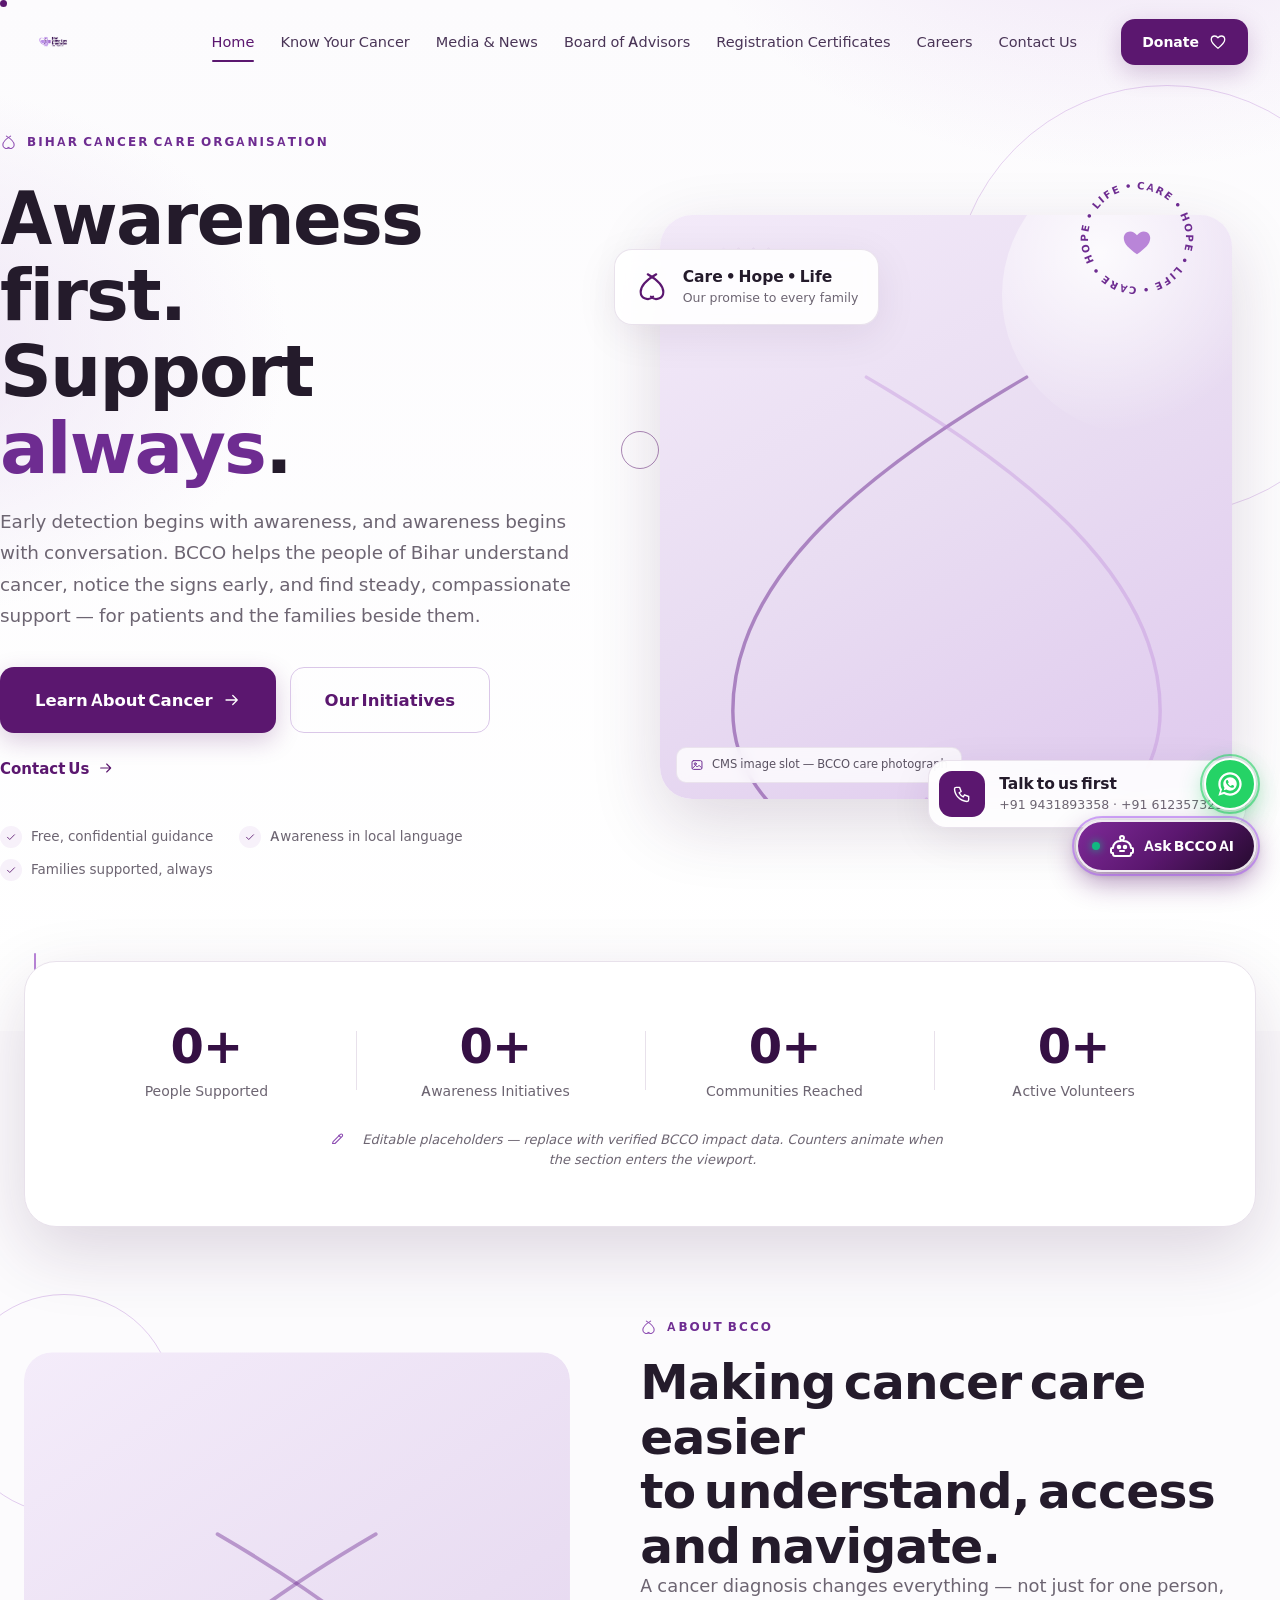
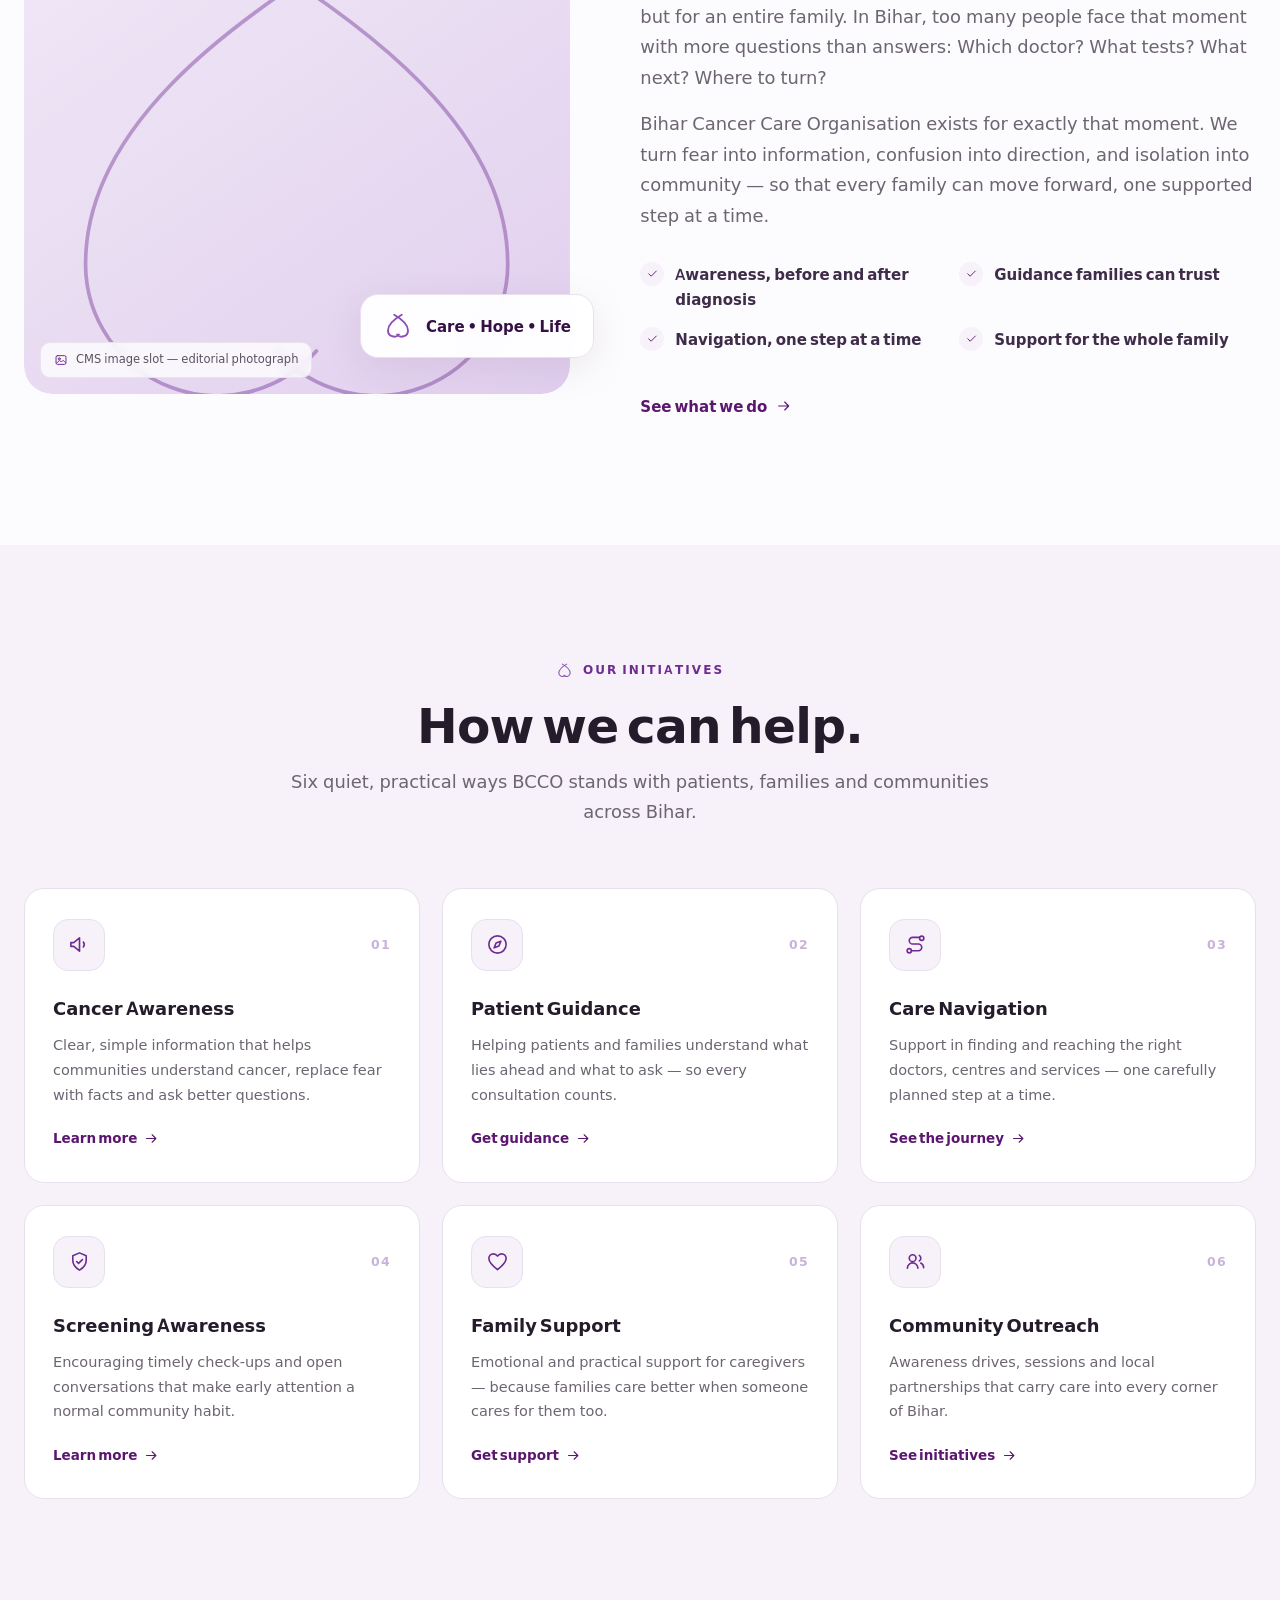
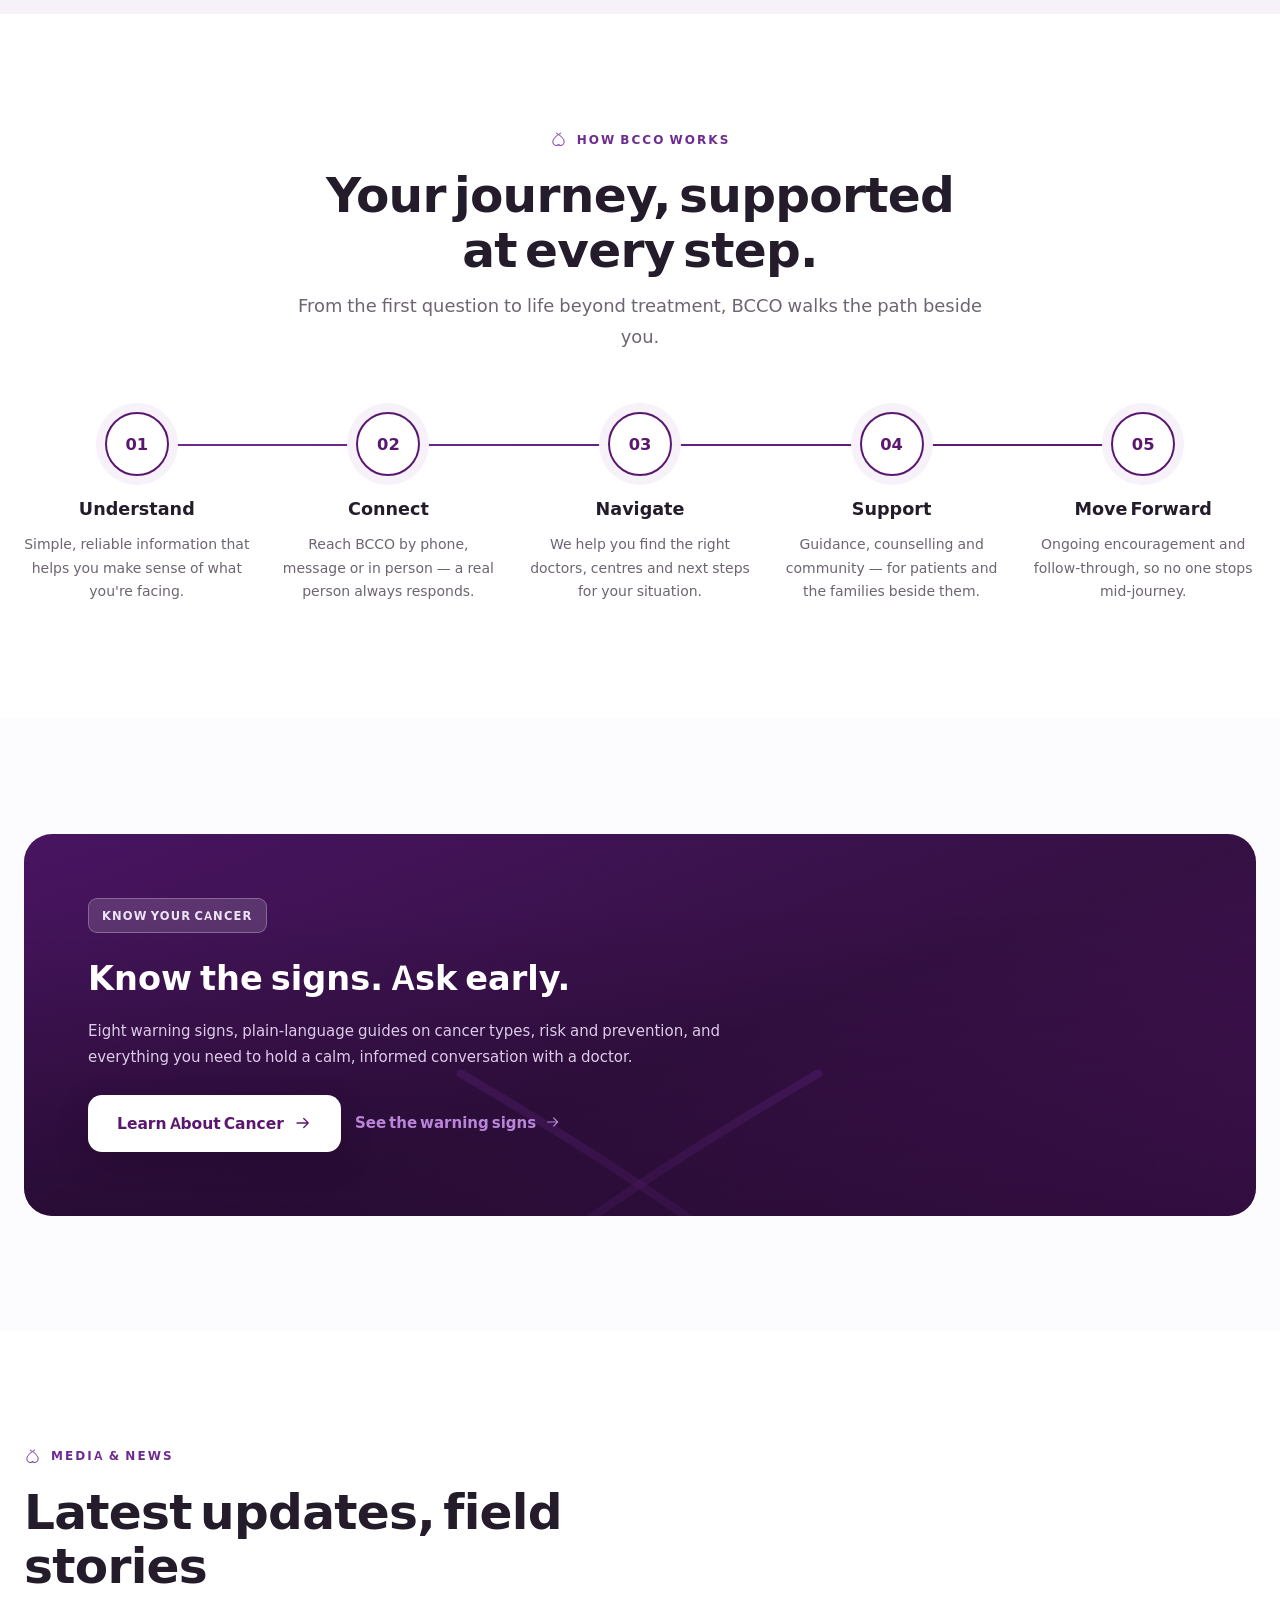
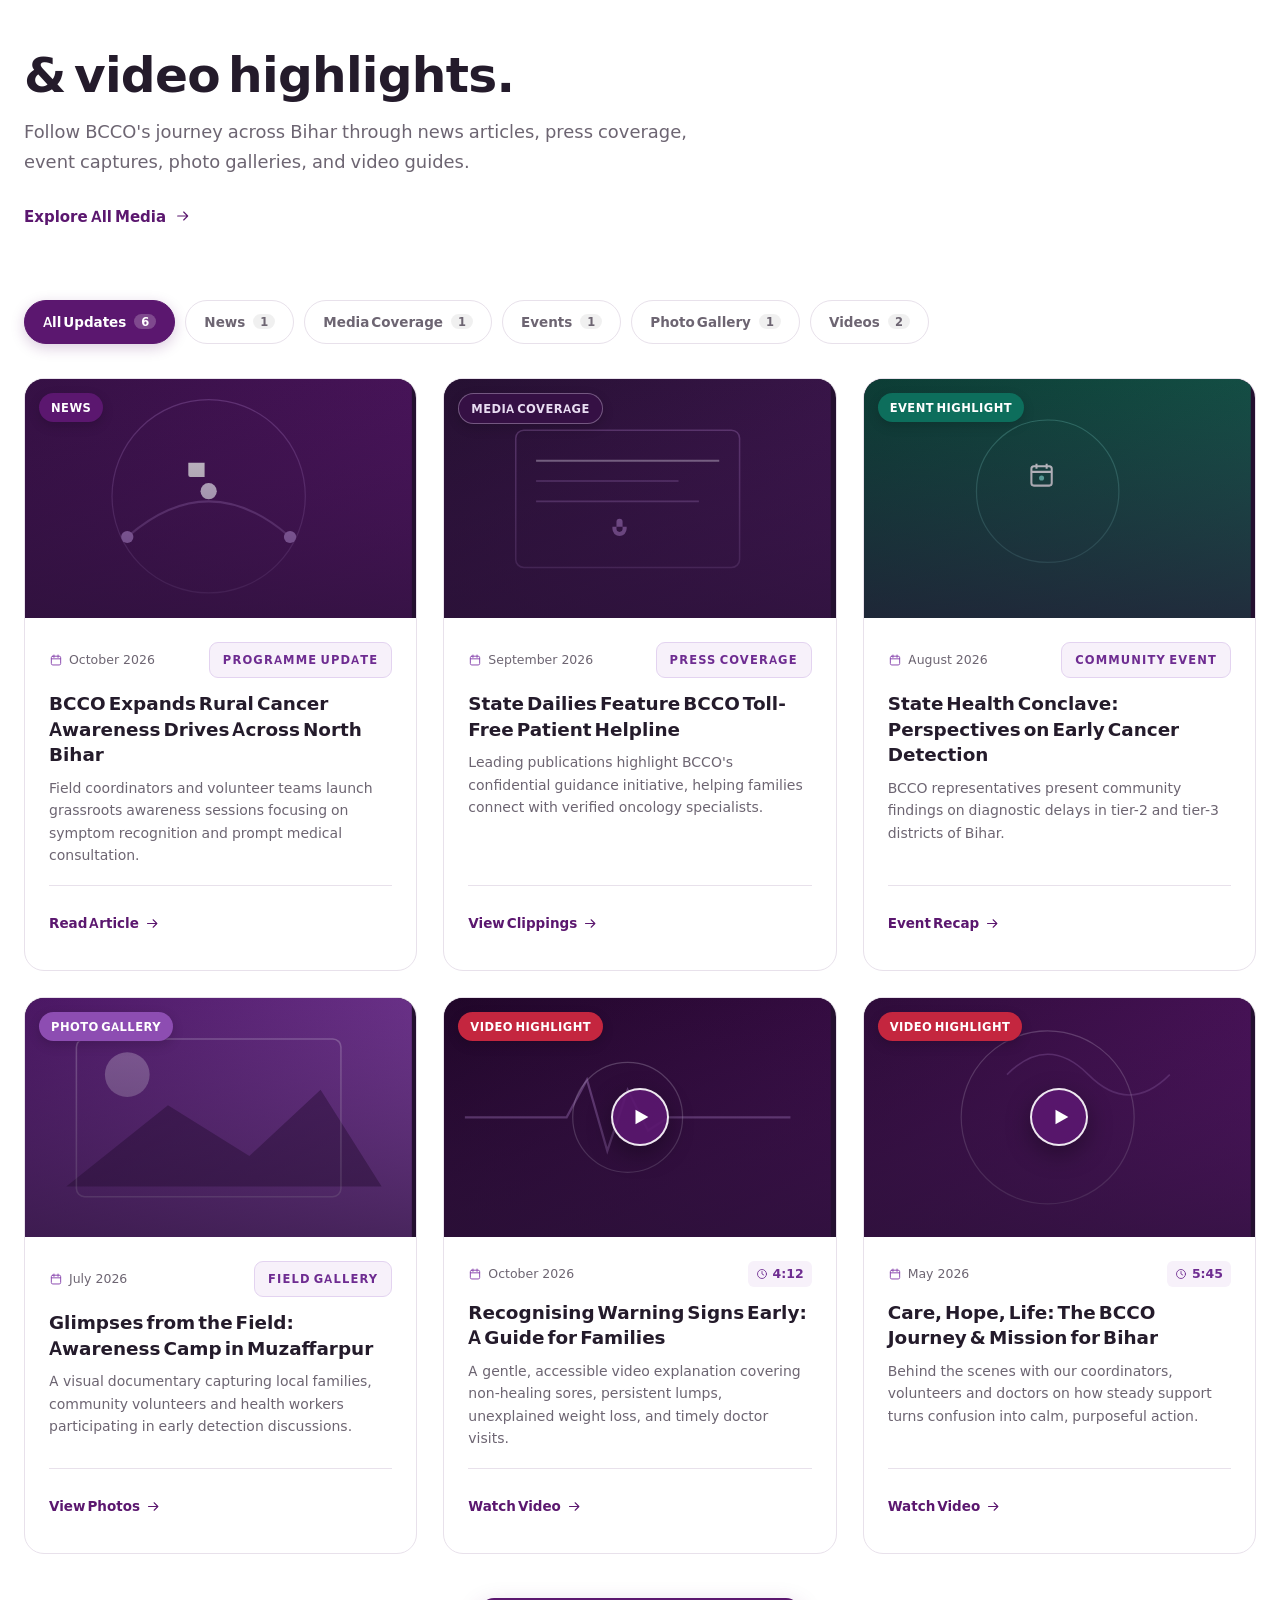
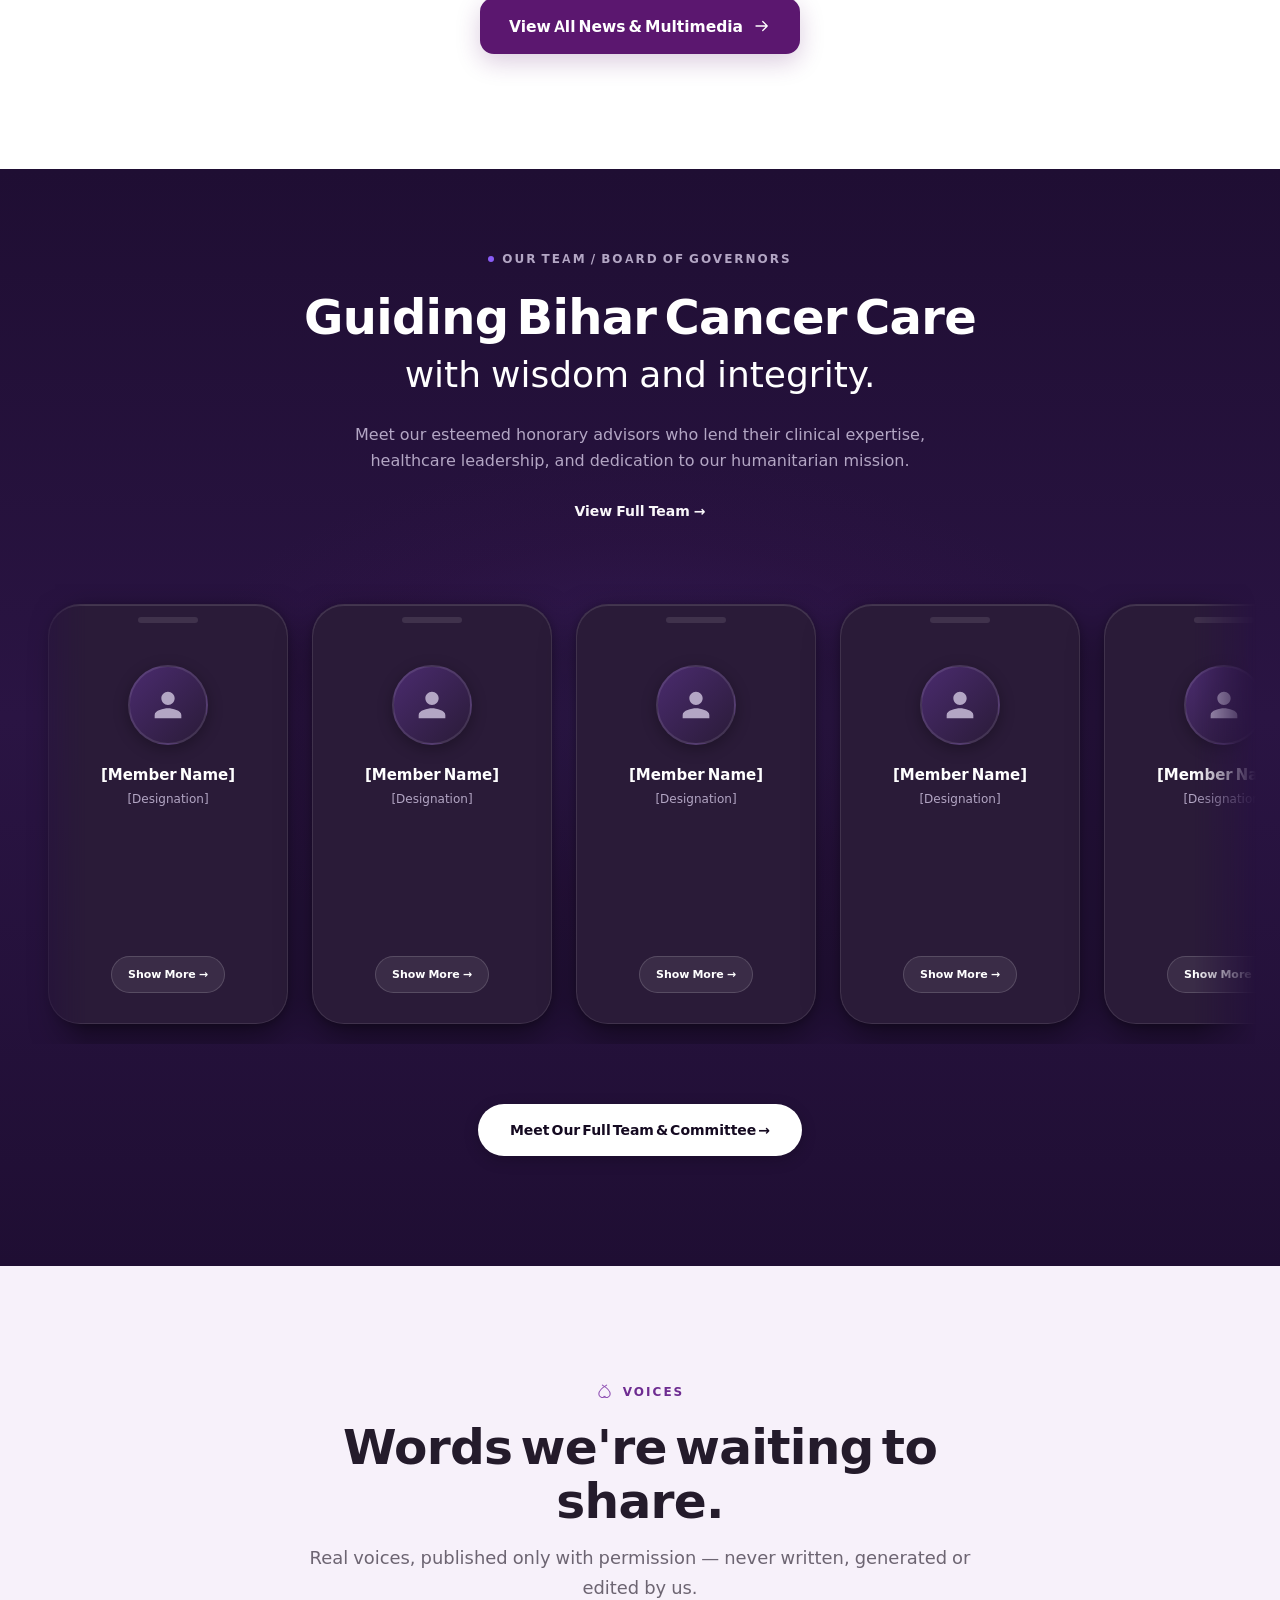
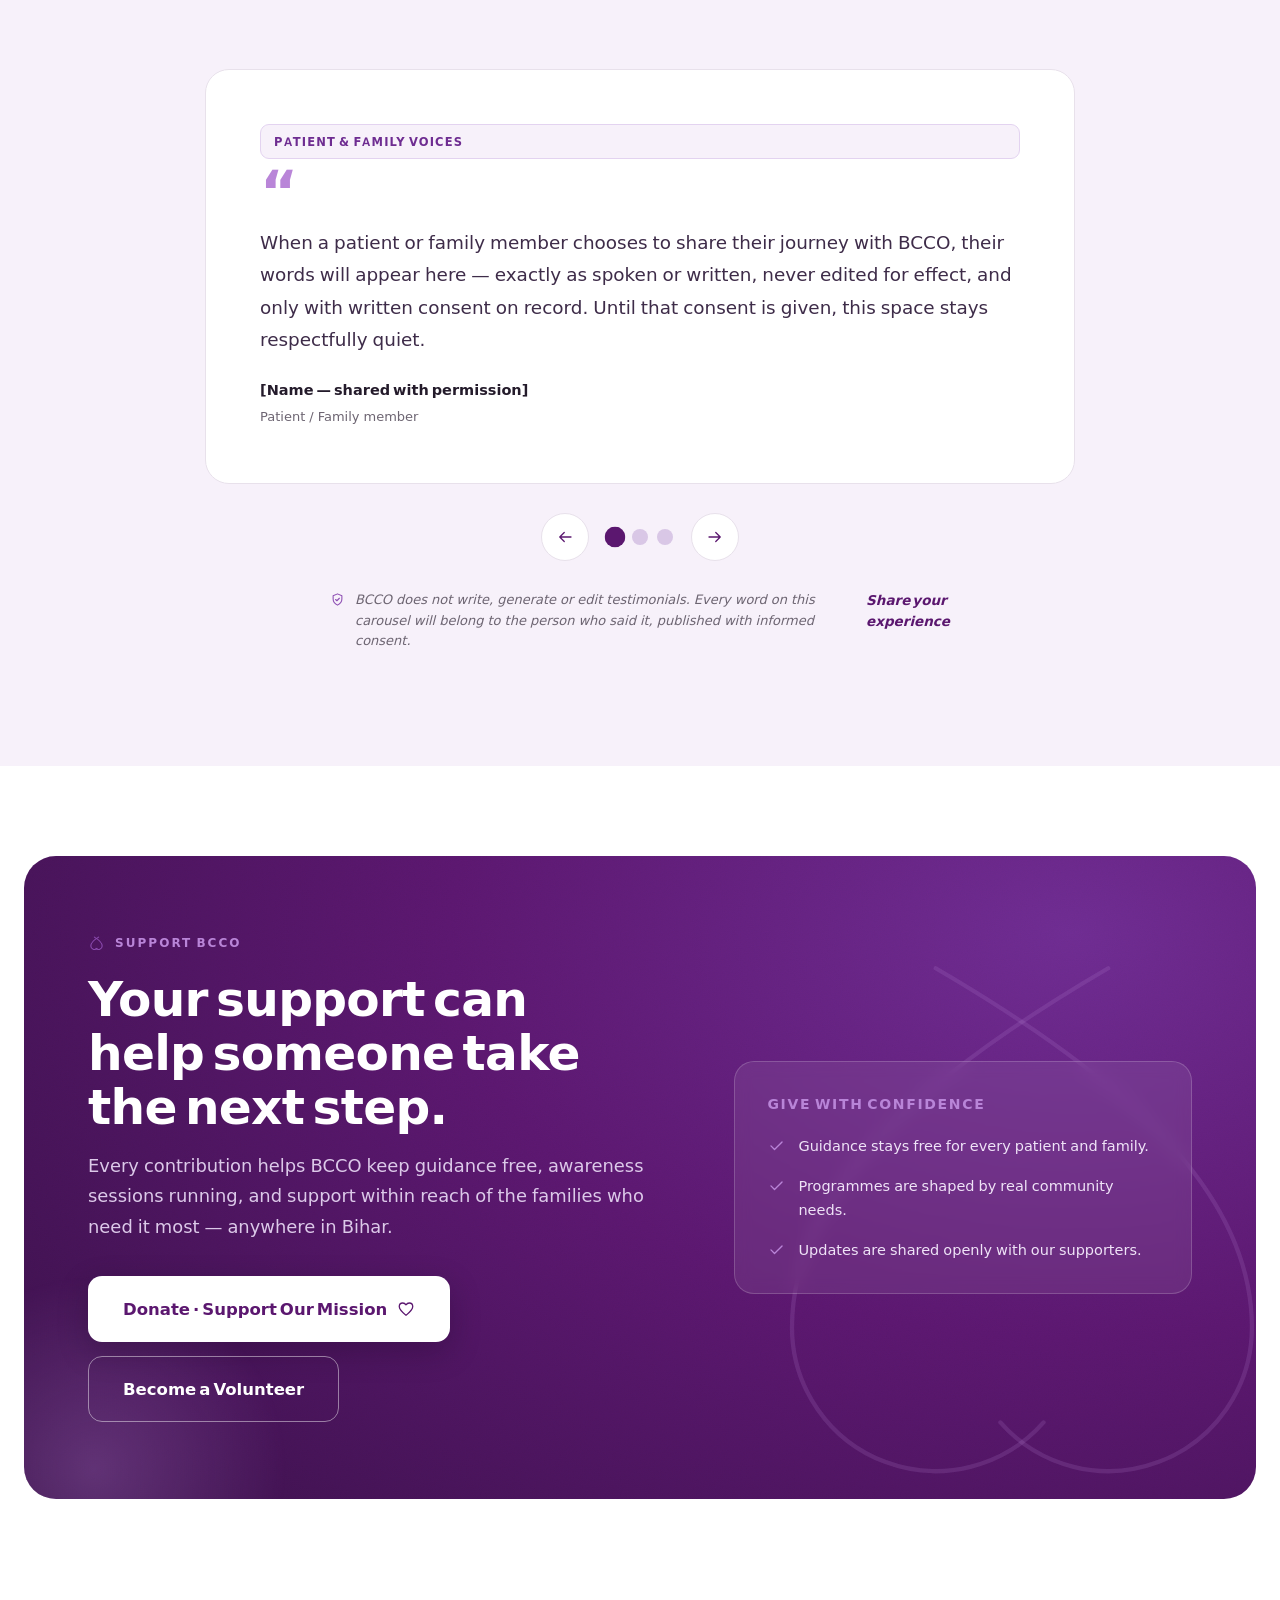
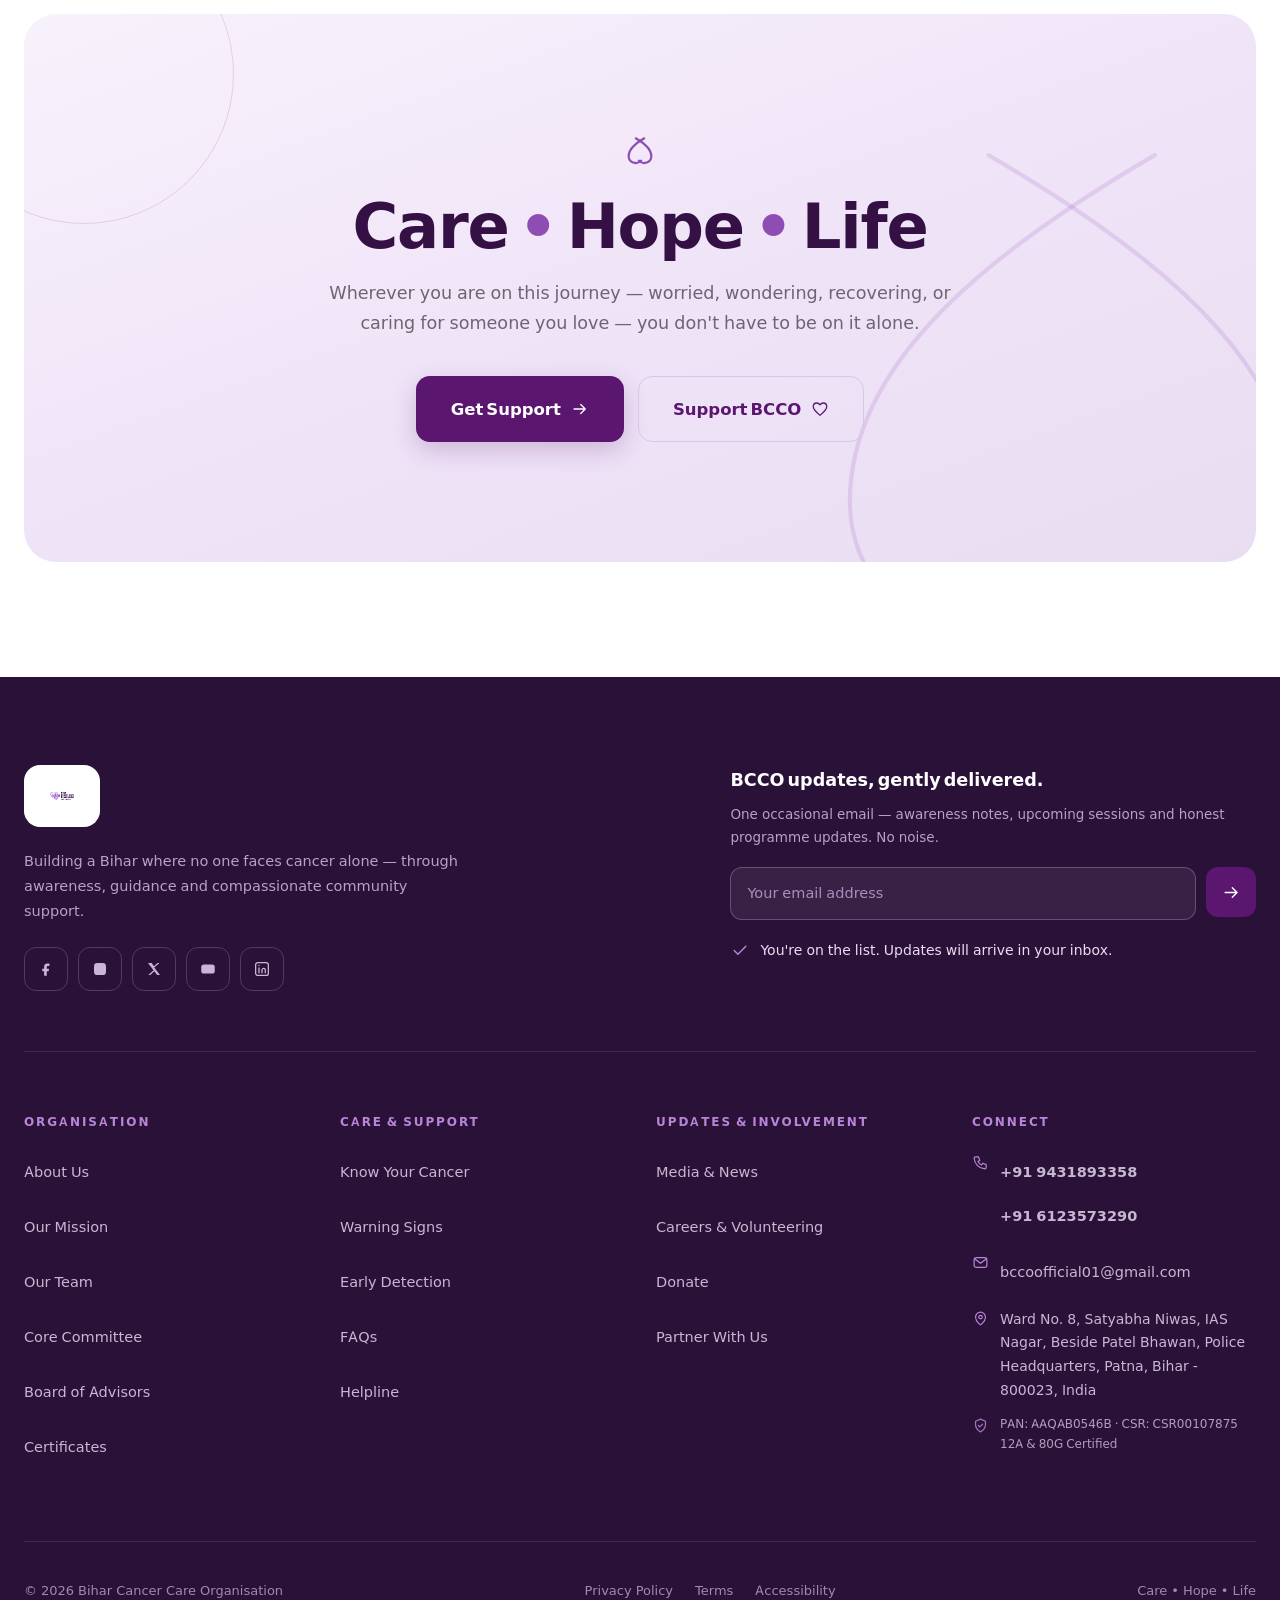
==== index.html @ 6623769a "refactor: remove redundant WhatsApp button from hero section" ====
<!DOCTYPE html>
<html lang="en">
<head>
<meta charset="UTF-8">
<meta name="viewport" content="width=device-width, initial-scale=1.0">
<title>Bihar Cancer Care Organisation | Care • Hope • Life</title>
<meta name="description" content="Bihar Cancer Care Organisation works to build cancer awareness, support patients and families, and strengthen communities across Bihar with compassion, dignity and hope.">
<meta name="theme-color" content="#5B176F">
<link rel="canonical" href="https://bcco.ngo/">

<!-- Favicons & Manifest -->
<link rel="icon" type="image/x-icon" href="favicon.ico">
<link rel="icon" type="image/png" sizes="32x32" href="assets/images/favicon-32x32.png">
<link rel="icon" type="image/png" sizes="16x16" href="assets/images/favicon-16x16.png">
<link rel="apple-touch-icon" sizes="180x180" href="assets/images/apple-touch-icon.png">
<link rel="manifest" href="site.webmanifest">

<!-- Open Graph / Facebook -->
<meta property="og:title" content="Bihar Cancer Care Organisation | Care • Hope • Life">
<meta property="og:description" content="Cancer awareness, patient support and community care across Bihar.">
<meta property="og:type" content="website">
<meta property="og:url" content="https://bcco.ngo/">
<meta property="og:locale" content="en_IN">
<meta property="og:image" content="https://bcco.ngo/assets/images/logo.png">

<!-- Twitter Card -->
<meta name="twitter:card" content="summary_large_image">
<meta name="twitter:title" content="Bihar Cancer Care Organisation | Care • Hope • Life">
<meta name="twitter:description" content="Cancer awareness, patient support and community care across Bihar.">
<meta name="twitter:image" content="https://bcco.ngo/assets/images/logo.png">

<!-- Preload critical self-hosted fonts -->
<link rel="preload" href="assets/fonts/inter-400.woff2" as="font" type="font/woff2" crossorigin>
<link rel="preload" href="assets/fonts/inter-600.woff2" as="font" type="font/woff2" crossorigin>
<link rel="preload" href="assets/fonts/plus-jakarta-sans-700.woff2" as="font" type="font/woff2" crossorigin>
<link rel="preload" href="assets/fonts/plus-jakarta-sans-800.woff2" as="font" type="font/woff2" crossorigin>

<script>document.documentElement.classList.add('js');</script>

<!-- Stylesheet -->
<link rel="stylesheet" href="css/style.min.css">

<!-- Structured Data (JSON-LD) -->
<script type="application/ld+json">
{
  "@context": "https://schema.org",
  "@type": "NGO",
  "name": "Bihar Cancer Care Organisation",
  "alternateName": "BCCO",
  "slogan": "Care • Hope • Life",
  "url": "https://bcco.ngo/",
  "description": "Bihar Cancer Care Organisation works to build cancer awareness, support patients and families, and strengthen communities across Bihar.",
  "logo": "https://bcco.ngo/assets/images/logo.png",
  "telephone": ["+919431893358", "+916123573290"],
  "email": "bccoofficial01@gmail.com",
  "taxID": "AAQAB0546B",
  "address": {
    "@type": "PostalAddress",
    "streetAddress": "Ward No. 8, Satyabha Niwas, IAS Nagar, Beside Patel Bhawan, Police Headquarters",
    "addressLocality": "Patna",
    "addressRegion": "Bihar",
    "postalCode": "800023",
    "addressCountry": "IN"
  },
  "areaServed": {
    "@type": "State",
    "name": "Bihar, India"
  },
  "knowsAbout": [
    "Cancer Awareness",
    "Patient Support",
    "Early Detection",
    "Community Outreach"
  ]
}
</script>
<script type="application/ld+json">
{
  "@context": "https://schema.org",
  "@type": "FAQPage",
  "mainEntity": [
    {
      "@type": "Question",
      "name": "Is cancer contagious?",
      "acceptedAnswer": {
        "@type": "Answer",
        "text": "No. Cancer cannot pass from one person to another through touch, sharing food, close contact or care. You can support a person with cancer without any risk of catching it."
      }
    },
    {
      "@type": "Question",
      "name": "Does finding a lump mean it is cancer?",
      "acceptedAnswer": {
        "@type": "Answer",
        "text": "No. Most lumps have ordinary causes such as cysts or infections. Only a proper medical examination and tests can tell — which is exactly why any persistent lump should be shown to a doctor rather than worried about silently."
      }
    },
    {
      "@type": "Question",
      "name": "What is the difference between screening and diagnosis?",
      "acceptedAnswer": {
        "@type": "Answer",
        "text": "Screening looks for possible changes before any symptoms appear, in people who feel well. Diagnosis is the process of finding out what is causing a sign or symptom that has already appeared. Both are done by medical professionals."
      }
    },
    {
      "@type": "Question",
      "name": "Is cancer always hereditary?",
      "acceptedAnswer": {
        "@type": "Answer",
        "text": "No. Only a small proportion of cancers run strongly in families. Most occur due to a combination of factors over time. If cancer does appear more than usual in your family, share that history with a doctor so appropriate checks can be planned."
      }
    },
    {
      "@type": "Question",
      "name": "Can healthy habits prevent cancer completely?",
      "acceptedAnswer": {
        "@type": "Answer",
        "text": "No single habit guarantees prevention, but avoiding tobacco and areca nut, limiting alcohol, staying active, eating well and keeping timely check-ups meaningfully reduce the risk of several cancers and improve general health."
      }
    },
    {
      "@type": "Question",
      "name": "Where can I ask a question privately?",
      "acceptedAnswer": {
        "@type": "Answer",
        "text": "Through the BCCO support line or the Contact page. Every conversation is treated confidentially, and guidance is always general — medical decisions belong to you and your qualified doctor."
      }
    }
  ]
}
</script>
</head>
<body>

<a class="skip-link" href="#main">Skip to main content</a>
<div class="scroll-progress" aria-hidden="true"><span id="progressBar"></span></div>

<!-- ============ SVG SPRITE ============ -->
<svg xmlns="http://www.w3.org/2000/svg" style="display:none" aria-hidden="true">
  <symbol id="i-ribbon" viewBox="0 0 48 48"><path d="M30 6C18 13 8 21 8 31a10 10 0 0 0 17.5 6.6"/><path d="M18 6c12 7 22 15 22 25a10 10 0 0 1-17.5 6.6"/></symbol>
  <symbol id="i-arrow-r" viewBox="0 0 24 24"><path d="M4 12h15M13 6l6 6-6 6"/></symbol>
  <symbol id="i-arrow-up" viewBox="0 0 24 24"><path d="M12 19V5M6 11l6-6 6 6"/></symbol>
  <symbol id="i-arrow-up-r" viewBox="0 0 24 24"><path d="M7 17 17 7M9 7h8v8"/></symbol>
  <symbol id="i-phone" viewBox="0 0 24 24"><path d="M5 4h4l2 5-2.5 1.5a11 11 0 0 0 5 5L15 13l5 2v4a2 2 0 0 1-2 2A16 16 0 0 1 3 6a2 2 0 0 1 2-2Z"/></symbol>
  <symbol id="i-mail" viewBox="0 0 24 24"><rect x="3" y="5" width="18" height="14" rx="3"/><path d="m4 7 8 6 8-6"/></symbol>
  <symbol id="i-pin" viewBox="0 0 24 24"><path d="M12 21s-7-5.3-7-11a7 7 0 0 1 14 0c0 5.7-7 11-7 11Z"/><circle cx="12" cy="10" r="2.5"/></symbol>
  <symbol id="i-clock" viewBox="0 0 24 24"><circle cx="12" cy="12" r="9"/><path d="M12 7v5l3.5 2"/></symbol>
  <symbol id="i-calendar" viewBox="0 0 24 24"><rect x="4" y="5.5" width="16" height="15" rx="2.5"/><path d="M4 10h16M8.5 3.5v4M15.5 3.5v4"/></symbol>
  <symbol id="i-megaphone" viewBox="0 0 24 24"><path d="M3 10v4h3l6 5V5l-6 5H3Z"/><path d="M16 9.5a4 4 0 0 1 0 5"/></symbol>
  <symbol id="i-compass" viewBox="0 0 24 24"><circle cx="12" cy="12" r="9"/><path d="m15.5 8.5-2 5-5 2 2-5 5-2Z"/></symbol>
  <symbol id="i-route" viewBox="0 0 24 24"><circle cx="5.5" cy="18.5" r="2.2"/><circle cx="18.5" cy="5.5" r="2.2"/><path d="M7.7 18.5H15a3.5 3.5 0 0 0 0-7H9a3.5 3.5 0 0 1 0-7h7.3"/></symbol>
  <symbol id="i-shield" viewBox="0 0 24 24"><path d="M12 3l7 3v5c0 5-3.5 8-7 10-3.5-2-7-5-7-10V6l7-3Z"/><path d="m9 12 2 2 4-4"/></symbol>
  <symbol id="i-users" viewBox="0 0 24 24"><circle cx="9" cy="8.5" r="3.5"/><path d="M3.5 19a5.5 5.5 0 0 1 11 0"/><path d="M16 5.6a3.5 3.5 0 0 1 0 5.8"/><path d="M17.5 13.6a5.5 5.5 0 0 1 3 4.9"/></symbol>
  <symbol id="i-heart" viewBox="0 0 24 24"><path d="M12 20.5C7 16.5 3 13 3 8.8 3 6 5.2 4 7.7 4c1.7 0 3.3.9 4.3 2.4C13 4.9 14.6 4 16.3 4 18.8 4 21 6 21 8.8c0 4.2-4 7.7-9 11.7Z"/></symbol>
  <symbol id="i-sparkle" viewBox="0 0 24 24"><path d="M12 3l1.9 5.1L19 10l-5.1 1.9L12 17l-1.9-5.1L5 10l5.1-1.9L12 3Z"/><path d="M18.5 15.5l.9 2.1 2.1.9-2.1.9-.9 2.1-2.1-.9.9-2.1-2.1-.9 2.1-.9Z"/></symbol>
  <symbol id="i-link" viewBox="0 0 24 24"><path d="M10 14a4 4 0 0 1 0-5.6l2.4-2.4a4 4 0 0 1 5.6 5.6L16.6 13"/><path d="M14 10a4 4 0 0 1 0 5.6l-2.4 2.4a4 4 0 0 1-5.6-5.6L7.4 11"/></symbol>
  <symbol id="i-check" viewBox="0 0 24 24"><path d="m5 12.5 4.5 4.5L19 7.5"/></symbol>
  <symbol id="i-close" viewBox="0 0 24 24"><path d="M6 6l12 12M18 6 6 18"/></symbol>
  <symbol id="i-plus" viewBox="0 0 24 24"><path d="M12 5v14M5 12h14"/></symbol>
  <symbol id="i-image" viewBox="0 0 24 24"><rect x="3.5" y="4.5" width="17" height="15" rx="2.5"/><circle cx="9" cy="10" r="1.8"/><path d="m5 17 4.5-4.5 3 3 3-3L19 16"/></symbol>
  <symbol id="i-edit" viewBox="0 0 24 24"><path d="M4 20h4L19.5 8.5a2.1 2.1 0 0 0-3-3L5 17l-1 3Z"/><path d="m14 7 3 3"/></symbol>
  <symbol id="i-book" viewBox="0 0 24 24"><path d="M12 6c-2-1.8-4.8-2.4-8-2.4v14.8c3.2 0 6 .6 8 2.4 2-1.8 4.8-2.4 8-2.4V3.6C16.8 3.6 14 4.2 12 6Z"/><path d="M12 6v14.8"/></symbol>
  <symbol id="i-news" viewBox="0 0 24 24"><path d="M4 5h13v14H6a2 2 0 0 1-2-2V5Z"/><path d="M17 8h3v9a2 2 0 0 1-2 2M7.5 9h6M7.5 12.5h6M7.5 16h4"/></symbol>
  <symbol id="i-briefcase" viewBox="0 0 24 24"><rect x="3.5" y="7.5" width="17" height="12" rx="2.5"/><path d="M9 7.5V6a2 2 0 0 1 2-2h2a2 2 0 0 1 2 2v1.5M3.5 12.5h17"/></symbol>
  <symbol id="i-gradcap" viewBox="0 0 24 24"><path d="M3 9l9-4.5L21 9l-9 4.5L3 9Z"/><path d="M7 11v4c0 1.5 2.2 3 5 3s5-1.5 5-3v-4"/></symbol>
  <symbol id="i-chat" viewBox="0 0 24 24"><path d="M4 6a2 2 0 0 1 2-2h12a2 2 0 0 1 2 2v9a2 2 0 0 1-2 2H9l-5 4V6Z"/><path d="M8.5 9.5h7M8.5 13h4.5"/></symbol>
  <symbol id="i-award" viewBox="0 0 24 24"><circle cx="12" cy="9" r="5"/><path d="m8.5 13.5-2 7 5.5-3 5.5 3-2-7"/></symbol>
  <symbol id="i-eye" viewBox="0 0 24 24"><path d="M2.5 12S6 5.5 12 5.5 21.5 12 21.5 12 18 18.5 12 18.5 2.5 12 2.5 12Z"/><circle cx="12" cy="12" r="3"/></symbol>
  <symbol id="i-download" viewBox="0 0 24 24"><path d="M12 4v11M7 11l5 5 5-5M5 20h14"/></symbol>
  <symbol id="i-upload" viewBox="0 0 24 24"><path d="M12 16V5M7.5 9.5 12 5l4.5 4.5M5 19h14"/></symbol>
  <symbol id="i-info" viewBox="0 0 24 24"><circle cx="12" cy="12" r="9"/><path d="M12 11v5M12 8v.1"/></symbol>
  <symbol id="i-fb" viewBox="0 0 24 24"><path d="M14 8h2.5V4.5H14A4.5 4.5 0 0 0 9.5 9v2.5H7V15h2.5v6H13v-6h2.5l.5-3.5H13V9a1 1 0 0 1 1-1Z"/></symbol>
  <symbol id="i-ig" viewBox="0 0 24 24"><rect x="4" y="4" width="16" height="16" rx="4.5"/><circle cx="12" cy="12" r="3.6"/><circle cx="16.8" cy="7.2" r="1.1"/></symbol>
  <symbol id="i-x" viewBox="0 0 24 24"><path d="M4 4l7.4 9.5L4.4 20h2.7l5.3-4.9 3.8 4.9H20l-7.7-9.9L19.3 4h-2.7l-4.6 4.3L8.8 4H4Z"/></symbol>
  <symbol id="i-yt" viewBox="0 0 24 24"><rect x="3" y="6" width="18" height="12" rx="3.5"/><path d="M10.5 9.5v5l4.5-2.5-4.5-2.5Z"/></symbol>
  <symbol id="i-li" viewBox="0 0 24 24"><rect x="3.5" y="3.5" width="17" height="17" rx="3"/><path d="M8 10.5V17M8 7.3v.1M12 17v-3.6a2.2 2.2 0 0 1 4.4 0V17"/></symbol>
  <symbol id="p-hex" viewBox="0 0 24 24"><path d="M12 3l7.5 4.5v9L12 21l-7.5-4.5v-9L12 3Z"/><circle cx="12" cy="12" r="2.4"/></symbol>
  <symbol id="p-bars" viewBox="0 0 24 24"><path d="M5 7h14M5 12h10M5 17h14"/></symbol>
  <symbol id="p-ring" viewBox="0 0 24 24"><circle cx="12" cy="12" r="8.5"/><circle cx="12" cy="12" r="3.5"/></symbol>
  <symbol id="p-diamond" viewBox="0 0 24 24"><path d="M12 3.5 20.5 12 12 20.5 3.5 12 12 3.5Z"/></symbol>
  <symbol id="p-circles" viewBox="0 0 24 24"><circle cx="9" cy="12" r="6"/><circle cx="15" cy="12" r="6"/></symbol>
  <symbol id="p-dots" viewBox="0 0 24 24"><circle cx="8" cy="8" r="2"/><circle cx="16" cy="8" r="2"/><circle cx="8" cy="16" r="2"/><circle cx="16" cy="16" r="2"/></symbol>
  <symbol id="i-copy" viewBox="0 0 24 24"><rect x="9" y="9" width="13" height="13" rx="2"/><path d="M5 15H4a2 2 0 0 1-2-2V4a2 2 0 0 1 2-2h9a2 2 0 0 1 2 2v1"/></symbol>
  <symbol id="i-globe" viewBox="0 0 24 24"><circle cx="12" cy="12" r="10"/><path d="M2 12h20M12 2a15.3 15.3 0 0 1 4 10 15.3 15.3 0 0 1-4 10 15.3 15.3 0 0 1-4-10 15.3 15.3 0 0 1 4-10z"/></symbol>
</svg>

<!-- ============ NAVBAR ============ -->
<header class="nav" id="navbar">
  <div class="nav__inner">
    <a class="brand" href="#/home" aria-label="Bihar Cancer Care Organisation — home">
      <img src="assets/images/logo.png" class="brand-img" alt="Bihar Cancer Care Organisation logo — Care, Hope, Life" width="185" height="42">
      <span class="brand-fb" hidden>
        <svg class="mk" viewBox="0 0 48 48" aria-hidden="true"><use href="#i-ribbon"/></svg>
        <span><b>Bihar Cancer Care</b><small>Organisation</small></span>
      </span>
    </a>
    <nav class="nav__links" aria-label="Primary">
      <a class="nav__link" data-route="home" href="#/home">Home</a>
      <a class="nav__link" data-route="cancer" href="#/cancer">Know Your Cancer</a>
      <a class="nav__link" data-route="news" href="#/news">Media &amp; News</a>
      <a class="nav__link" data-route="home-advisory" href="#/home/home-advisory">Board of Advisors</a>
      <a class="nav__link" data-route="certificates" href="#/certificates">Registration Certificates</a>
      <a class="nav__link" data-route="careers" href="#/careers">Careers</a>
      <a class="nav__link" data-route="contact" href="#/contact">Contact Us</a>
    </nav>
    <div class="nav__actions">
      <button class="btn btn--primary btn--sm magnetic" data-open-donate>Donate <svg class="icon" aria-hidden="true"><use href="#i-heart"/></svg></button>
      <button class="hamburger" id="menuBtn" aria-expanded="false" aria-controls="mobileMenu" aria-label="Open menu"><span></span><span></span></button>
    </div>
  </div>
</header>

<!-- Mobile Navigation Menu -->
<div class="mmenu" id="mobileMenu" aria-label="Mobile navigation">
  <nav aria-label="Mobile primary">
    <a class="mmenu__link" style="--i:0" href="#/home">Home <svg class="icon" aria-hidden="true"><use href="#i-arrow-up-r"/></svg></a>
    <a class="mmenu__link" style="--i:1" href="#/cancer">Know Your Cancer <svg class="icon" aria-hidden="true"><use href="#i-arrow-up-r"/></svg></a>
    <a class="mmenu__link" style="--i:2" href="#/news">Media &amp; News <svg class="icon" aria-hidden="true"><use href="#i-arrow-up-r"/></svg></a>
    <a class="mmenu__link" style="--i:3" href="#/home/home-advisory">Board of Advisors <svg class="icon" aria-hidden="true"><use href="#i-arrow-up-r"/></svg></a>
    <a class="mmenu__link" style="--i:4" href="#/certificates">Registration Certificates <svg class="icon" aria-hidden="true"><use href="#i-arrow-up-r"/></svg></a>
    <a class="mmenu__link" style="--i:5" href="#/careers">Careers <svg class="icon" aria-hidden="true"><use href="#i-arrow-up-r"/></svg></a>
    <a class="mmenu__link" style="--i:6" href="#/contact">Contact Us <svg class="icon" aria-hidden="true"><use href="#i-arrow-up-r"/></svg></a>
  </nav>
  <div class="mmenu__foot">
    <button class="btn btn--primary btn--lg" data-open-donate>Donate · Support Our Mission <svg class="icon" aria-hidden="true"><use href="#i-heart"/></svg></button>
    <p class="mmenu__meta">BCCO Support Line · <a href="tel:+919431893358" style="color:inherit;font-weight:700;">+91 9431893358</a> · <a href="tel:+916123573290" style="color:inherit;font-weight:700;">+91 6123573290</a></p>
  </div>
</div>

<main id="main">

<!-- ================================================== -->
<!-- PAGE: HOME -->
<!-- ================================================== -->
<section class="page is-active" id="page-home" data-page="home">

  <!-- HERO -->
  <section class="hero" id="top" aria-labelledby="heroTitle">
    <div class="container--wide hero__inner">
      <div class="hero__copy">
        <p class="eyebrow" data-load style="--ld:.15s"><svg class="eb__mark mk" viewBox="0 0 48 48" aria-hidden="true"><use href="#i-ribbon"/></svg>Bihar Cancer Care Organisation</p>
        <h1 class="hero__title" id="heroTitle">
          <span class="hl"><span class="hl__i" style="--ld:.3s">Awareness first.</span></span>
          <span class="hl"><span class="hl__i" style="--ld:.45s">Support <em>always</em>.</span></span>
        </h1>
        <p class="hero__sub" data-load style="--ld:.7s">Early detection begins with awareness, and awareness begins with conversation. BCCO helps the people of Bihar understand cancer, notice the signs early, and find steady, compassionate support — for patients and the families beside them.</p>
        <div class="hero__ctas" data-load style="--ld:.9s">
          <a class="btn btn--primary btn--lg magnetic" href="#/cancer">Learn About Cancer <svg class="icon" aria-hidden="true"><use href="#i-arrow-r"/></svg></a>
          <a class="btn btn--ghost btn--lg magnetic" href="#/home/initiatives">Our Initiatives</a>
          <a class="link-arrow" href="#/contact">Contact Us <svg class="icon" aria-hidden="true"><use href="#i-arrow-r"/></svg></a>
        </div>
        <ul class="hero__trust" data-load style="--ld:1.1s">
          <li><span class="t-ic"><svg class="icon" aria-hidden="true"><use href="#i-check"/></svg></span>Free, confidential guidance</li>
          <li><span class="t-ic"><svg class="icon" aria-hidden="true"><use href="#i-check"/></svg></span>Awareness in local language</li>
          <li><span class="t-ic"><svg class="icon" aria-hidden="true"><use href="#i-check"/></svg></span>Families supported, always</li>
        </ul>
      </div>
      <div class="hero__visual">
        <div class="hero__ring" aria-hidden="true"></div>
        <div class="hero__panel">
          <svg class="hero__ribbon" viewBox="0 0 48 48" aria-hidden="true">
            <path d="M30 6C18 13 8 21 8 31a10 10 0 0 0 17.5 6.6"/>
            <path d="M18 6c12 7 22 15 22 25a10 10 0 0 1-17.5 6.6"/>
          </svg>
          <div class="hero__blob" aria-hidden="true"></div>
          <div class="hero__dots" aria-hidden="true"></div>
          <p class="ph__tag"><svg class="icon" aria-hidden="true"><use href="#i-image"/></svg>CMS image slot — BCCO care photograph</p>
        </div>
        <div class="hero__card hero__card--tl float-slow" data-load style="--ld:1.2s">
          <svg class="mk" viewBox="0 0 48 48" aria-hidden="true"><use href="#i-ribbon"/></svg>
          <div><b>Care • Hope • Life</b><small>Our promise to every family</small></div>
        </div>
        <a class="hero__card hero__card--br float-slow float-slow--2" href="tel:+919431893358" data-load style="--ld:1.35s" title="Call BCCO Helpline">
          <span class="call-ic"><svg class="icon" aria-hidden="true"><use href="#i-phone"/></svg></span>
          <span><b>Talk to us first</b><small>+91 9431893358 · +91 6123573290</small></span>
        </a>
        <div class="hero__orbit" data-load style="--ld:1.5s" aria-hidden="true">
          <svg viewBox="0 0 120 120">
            <defs><path id="orbitPath" d="M60 12a48 48 0 1 1-.01 0"/></defs>
            <text><textPath href="#orbitPath" textLength="298" lengthAdjust="spacing">CARE • HOPE • LIFE • CARE • HOPE • LIFE •</textPath></text>
            <path d="M60 76c-8-5.6-13-10.4-13-16 0-3.8 2.9-6.5 6.3-6.5 2.5 0 4.8 1.3 6.7 3.7 1.9-2.4 4.2-3.7 6.7-3.7 3.4 0 6.3 2.7 6.3 6.5 0 5.6-5 10.4-13 16Z" style="fill:var(--lavender)"/>
          </svg>
        </div>
      </div>
    </div>
    <div class="scroll-hint" aria-hidden="true" data-load style="--ld:1.6s"><i></i>Scroll</div>
  </section>

  <!-- IMPACT NUMBERS -->
  <section class="stats section--off" style="padding-top:0;padding-bottom:clamp(56px,7vw,96px)" aria-label="BCCO impact overview">
    <div class="container">
      <div class="stats__card reveal">
        <!-- CMS: set each data-count to a verified BCCO statistic -->
        <div class="stats__grid" data-stagger="90">
          <div class="stat reveal"><span class="stat__num" data-count="0" data-suffix="+">0+</span><span class="stat__label">People Supported</span></div>
          <div class="stat reveal"><span class="stat__num" data-count="0" data-suffix="+">0+</span><span class="stat__label">Awareness Initiatives</span></div>
          <div class="stat reveal"><span class="stat__num" data-count="0" data-suffix="+">0+</span><span class="stat__label">Communities Reached</span></div>
          <div class="stat reveal"><span class="stat__num" data-count="0" data-suffix="+">0+</span><span class="stat__label">Active Volunteers</span></div>
        </div>
        <p class="cms-note cms-note--center"><svg class="icon" aria-hidden="true"><use href="#i-edit"/></svg>Editable placeholders — replace with verified BCCO impact data. Counters animate when the section enters the viewport.</p>
      </div>
    </div>
  </section>

  <!-- ABOUT -->
  <section class="section section--off" id="about" style="padding-top:0" aria-labelledby="aboutTitle">
    <div class="container">
      <div class="about__grid">
        <div class="about__media reveal">
          <div class="ph ph--a reveal-img">
            <svg class="ph__ribbon" viewBox="0 0 48 48" aria-hidden="true"><path d="M30 6C18 13 8 21 8 31a10 10 0 0 0 17.5 6.6"/><path d="M18 6c12 7 22 15 22 25a10 10 0 0 1-17.5 6.6"/></svg>
            <div class="ph__dots" aria-hidden="true"></div>
            <p class="ph__tag"><svg class="icon" aria-hidden="true"><use href="#i-image"/></svg>CMS image slot — editorial photograph</p>
          </div>
          <div class="about__badge float-slow">
            <svg class="mk" viewBox="0 0 48 48" aria-hidden="true"><use href="#i-ribbon"/></svg>
            <b>Care • Hope • Life</b>
          </div>
        </div>
        <div class="about__copy">
          <p class="eyebrow reveal"><svg class="eb__mark mk" viewBox="0 0 48 48" aria-hidden="true"><use href="#i-ribbon"/></svg>About BCCO</p>
          <h2 class="h2 rl-parent" id="aboutTitle">
            <span class="rl"><span style="--i:0">Making cancer care easier</span></span>
            <span class="rl"><span style="--i:1">to understand, access and navigate.</span></span>
          </h2>
          <p class="lead reveal">A cancer diagnosis changes everything — not just for one person, but for an entire family. In Bihar, too many people face that moment with more questions than answers: Which doctor? What tests? What next? Where to turn?</p>
          <p class="lead reveal">Bihar Cancer Care Organisation exists for exactly that moment. We turn fear into information, confusion into direction, and isolation into community — so that every family can move forward, one supported step at a time.</p>
          <ul class="pillars reveal">
            <li><span class="t-ic"><svg class="icon" aria-hidden="true"><use href="#i-check"/></svg></span>Awareness, before and after diagnosis</li>
            <li><span class="t-ic"><svg class="icon" aria-hidden="true"><use href="#i-check"/></svg></span>Guidance families can trust</li>
            <li><span class="t-ic"><svg class="icon" aria-hidden="true"><use href="#i-check"/></svg></span>Navigation, one step at a time</li>
            <li><span class="t-ic"><svg class="icon" aria-hidden="true"><use href="#i-check"/></svg></span>Support for the whole family</li>
          </ul>
          <a class="link-arrow reveal" href="#/home/initiatives">See what we do <svg class="icon" aria-hidden="true"><use href="#i-arrow-r"/></svg></a>
        </div>
      </div>
    </div>
  </section>



  <!-- OUR INITIATIVES -->
  <section class="section section--tint" id="initiatives" aria-labelledby="svcTitle">
    <div class="container">
      <div class="sec-head sec-head--center">
        <p class="eyebrow reveal"><svg class="eb__mark mk" viewBox="0 0 48 48" aria-hidden="true"><use href="#i-ribbon"/></svg>Our Initiatives</p>
        <h2 class="h2 rl-parent" id="svcTitle"><span class="rl"><span style="--i:0">How we can help.</span></span></h2>
        <p class="lead reveal">Six quiet, practical ways BCCO stands with patients, families and communities across Bihar.</p>
      </div>
      <div class="svc-grid" data-stagger="100">
        <div class="reveal"><article class="svc">
          <div class="svc__top"><span class="svc__icon"><svg class="icon" aria-hidden="true"><use href="#i-megaphone"/></svg></span><span class="svc__num">01</span></div>
          <h3>Cancer Awareness</h3>
          <p>Clear, simple information that helps communities understand cancer, replace fear with facts and ask better questions.</p>
          <a class="svc__link" href="#/cancer" aria-label="Cancer awareness — learn more"></a>
          <span class="svc__arrow">Learn more <svg class="icon" aria-hidden="true"><use href="#i-arrow-r"/></svg></span>
        </article></div>
        <div class="reveal"><article class="svc">
          <div class="svc__top"><span class="svc__icon"><svg class="icon" aria-hidden="true"><use href="#i-compass"/></svg></span><span class="svc__num">02</span></div>
          <h3>Patient Guidance</h3>
          <p>Helping patients and families understand what lies ahead and what to ask — so every consultation counts.</p>
          <a class="svc__link" href="#/contact" aria-label="Patient guidance — contact us"></a>
          <span class="svc__arrow">Get guidance <svg class="icon" aria-hidden="true"><use href="#i-arrow-r"/></svg></span>
        </article></div>
        <div class="reveal"><article class="svc">
          <div class="svc__top"><span class="svc__icon"><svg class="icon" aria-hidden="true"><use href="#i-route"/></svg></span><span class="svc__num">03</span></div>
          <h3>Care Navigation</h3>
          <p>Support in finding and reaching the right doctors, centres and services — one carefully planned step at a time.</p>
          <a class="svc__link" href="#/cancer/consult" aria-label="Care navigation — when to consult"></a>
          <span class="svc__arrow">See the journey <svg class="icon" aria-hidden="true"><use href="#i-arrow-r"/></svg></span>
        </article></div>
        <div class="reveal"><article class="svc">
          <div class="svc__top"><span class="svc__icon"><svg class="icon" aria-hidden="true"><use href="#i-shield"/></svg></span><span class="svc__num">04</span></div>
          <h3>Screening Awareness</h3>
          <p>Encouraging timely check-ups and open conversations that make early attention a normal community habit.</p>
          <a class="svc__link" href="#/cancer/early" aria-label="Screening awareness — early detection"></a>
          <span class="svc__arrow">Learn more <svg class="icon" aria-hidden="true"><use href="#i-arrow-r"/></svg></span>
        </article></div>
        <div class="reveal"><article class="svc">
          <div class="svc__top"><span class="svc__icon"><svg class="icon" aria-hidden="true"><use href="#i-heart"/></svg></span><span class="svc__num">05</span></div>
          <h3>Family Support</h3>
          <p>Emotional and practical support for caregivers — because families care better when someone cares for them too.</p>
          <a class="svc__link" href="#/contact" aria-label="Family support — contact us"></a>
          <span class="svc__arrow">Get support <svg class="icon" aria-hidden="true"><use href="#i-arrow-r"/></svg></span>
        </article></div>
        <div class="reveal"><article class="svc">
          <div class="svc__top"><span class="svc__icon"><svg class="icon" aria-hidden="true"><use href="#i-users"/></svg></span><span class="svc__num">06</span></div>
          <h3>Community Outreach</h3>
          <p>Awareness drives, sessions and local partnerships that carry care into every corner of Bihar.</p>
          <a class="svc__link" href="#/news" aria-label="Community outreach — news and events"></a>
          <span class="svc__arrow">See initiatives <svg class="icon" aria-hidden="true"><use href="#i-arrow-r"/></svg></span>
        </article></div>
      </div>
    </div>
  </section>

  <!-- PATIENT JOURNEY -->
  <section class="section section--white" id="journey" aria-labelledby="jrnTitle">
    <div class="container">
      <div class="sec-head sec-head--center">
        <p class="eyebrow reveal"><svg class="eb__mark mk" viewBox="0 0 48 48" aria-hidden="true"><use href="#i-ribbon"/></svg>How BCCO Works</p>
        <h2 class="h2 rl-parent" id="jrnTitle">
          <span class="rl"><span style="--i:0">Your journey, supported</span></span>
          <span class="rl"><span style="--i:1">at every step.</span></span>
        </h2>
        <p class="lead reveal">From the first question to life beyond treatment, BCCO walks the path beside you.</p>
      </div>
      <div class="journey">
        <div class="j-track">
          <div class="j-line" aria-hidden="true"><i></i></div>
          <div class="j-step" style="--i:0"><span class="j-step__dot">01</span><div><h3>Understand</h3><p>Simple, reliable information that helps you make sense of what you're facing.</p></div></div>
          <div class="j-step" style="--i:1"><span class="j-step__dot">02</span><div><h3>Connect</h3><p>Reach BCCO by phone, message or in person — a real person always responds.</p></div></div>
          <div class="j-step" style="--i:2"><span class="j-step__dot">03</span><div><h3>Navigate</h3><p>We help you find the right doctors, centres and next steps for your situation.</p></div></div>
          <div class="j-step" style="--i:3"><span class="j-step__dot">04</span><div><h3>Support</h3><p>Guidance, counselling and community — for patients and the families beside them.</p></div></div>
          <div class="j-step" style="--i:4"><span class="j-step__dot">05</span><div><h3>Move Forward</h3><p>Ongoing encouragement and follow-through, so no one stops mid-journey.</p></div></div>
        </div>
      </div>
    </div>
  </section>

  <!-- KNOW YOUR CANCER TEASER -->
  <section class="section section--off" id="kyc" aria-labelledby="kycTitle">
    <div class="container">
      <div class="reveal">
        <div class="aware-feat aware-feat--band">
          <svg class="ph__ribbon" viewBox="0 0 48 48" aria-hidden="true"><path d="M30 6C18 13 8 21 8 31a10 10 0 0 0 17.5 6.6"/><path d="M18 6c12 7 22 15 22 25a10 10 0 0 1-17.5 6.6"/></svg>
          <div class="ph__dots" aria-hidden="true"></div>
          <div class="aware-feat__in">
            <span class="chip-s chip-s--light">Know Your Cancer</span>
            <h3 id="kycTitle">Know the signs. Ask early.</h3>
            <p>Eight warning signs, plain-language guides on cancer types, risk and prevention, and everything you need to hold a calm, informed conversation with a doctor.</p>
            <div class="aware-feat__ctas">
              <a class="btn btn--light" href="#/cancer">Learn About Cancer <svg class="icon" aria-hidden="true"><use href="#i-arrow-r"/></svg></a>
              <a class="link-arrow link-arrow--light" href="#/cancer/signs">See the warning signs <svg class="icon" aria-hidden="true"><use href="#i-arrow-r"/></svg></a>
            </div>
          </div>
        </div>
      </div>
    </div>
  </section>

  <!-- ================================================== -->
  <!-- DEDICATED SECTION 1: MEDIA & NEWS (HOMEPAGE) -->
  <!-- ================================================== -->
  <section class="section section--white media-section" id="home-news" aria-labelledby="homeNewsTitle">
    <div class="container">
      <div class="sec-head">
        <div style="display:flex;flex-wrap:wrap;align-items:flex-end;justify-content:space-between;gap:18px">
          <div>
            <p class="eyebrow reveal"><svg class="eb__mark mk" viewBox="0 0 48 48" aria-hidden="true"><use href="#i-ribbon"/></svg>Media &amp; News</p>
            <h2 class="h2 rl-parent" id="homeNewsTitle"><span class="rl"><span style="--i:0">Latest updates, field stories</span></span><br><span class="rl"><span style="--i:1">&amp; video highlights.</span></span></h2>
            <p class="lead reveal">Follow BCCO's journey across Bihar through news articles, press coverage, event captures, photo galleries, and video guides.</p>
          </div>
          <div class="reveal">
            <a class="link-arrow" href="#/news" style="font-size:15px;font-weight:700">Explore All Media <svg class="icon" aria-hidden="true"><use href="#i-arrow-r"/></svg></a>
          </div>
        </div>
      </div>

      <!-- Category Filter Pills -->
      <div class="media-filter-bar reveal" role="group" aria-label="Filter Media and News">
        <button class="media-filter-btn is-active" data-filter="all" aria-pressed="true">All Updates <span class="filter-count">6</span></button>
        <button class="media-filter-btn" data-filter="news" aria-pressed="false">News <span class="filter-count">1</span></button>
        <button class="media-filter-btn" data-filter="media" aria-pressed="false">Media Coverage <span class="filter-count">1</span></button>
        <button class="media-filter-btn" data-filter="events" aria-pressed="false">Events <span class="filter-count">1</span></button>
        <button class="media-filter-btn" data-filter="gallery" aria-pressed="false">Photo Gallery <span class="filter-count">1</span></button>
        <button class="media-filter-btn" data-filter="videos" aria-pressed="false">Videos <span class="filter-count">2</span></button>
      </div>

      <!-- Media & News Grid with Left-to-Right Hover Animations -->
      <div class="media-grid" data-stagger="90">
        <!-- Card 1: News -->
        <article class="media-card reveal" data-category="news">
          <div class="media-card__thumb-wrap">
            <svg class="media-card__thumb-img" viewBox="0 0 400 245" preserveAspectRatio="xMidYMid slice" aria-hidden="true">
              <defs><linearGradient id="hn1" x1="0" y1="0" x2="1" y2="1"><stop offset="0%" stop-color="#351044"/><stop offset="100%" stop-color="#5B176F"/></linearGradient></defs>
              <rect width="400" height="245" fill="url(#hn1)"/>
              <circle cx="200" cy="120" r="95" fill="none" stroke="#B985D8" stroke-width="1.2" opacity="0.3"/>
              <path d="M120 160 Q200 90 280 160" fill="none" stroke="#B985D8" stroke-width="2" opacity="0.4"/>
              <circle cx="120" cy="160" r="6" fill="#B985D8"/><circle cx="200" cy="115" r="8" fill="#E9DDF2"/><circle cx="280" cy="160" r="6" fill="#B985D8"/>
              <g transform="translate(176, 82)" fill="#fff" opacity="0.9">
                <path d="M4 5h16v14H6a2 2 0 0 1-2-2V5Z M17 8h3v9a2 2 0 0 1-2 2 M7.5 9h6 M7.5 12.5h6 M7.5 16h4"/>
              </g>
            </svg>
            <div class="media-card__thumb-overlay"></div>
            <span class="media-card__badge media-card__badge--news">News</span>
          </div>
          <div class="media-card__body">
            <div class="media-card__meta-top">
              <time class="media-card__date"><svg class="icon" aria-hidden="true"><use href="#i-calendar"/></svg> October 2026</time>
              <span class="chip-s">Programme Update</span>
            </div>
            <h3 class="media-card__title">BCCO Expands Rural Cancer Awareness Drives Across North Bihar</h3>
            <p class="media-card__desc">Field coordinators and volunteer teams launch grassroots awareness sessions focusing on symptom recognition and prompt medical consultation.</p>
            <div class="media-card__foot">
              <button class="media-card__link" data-toast="Full press release available once verified by the communications desk.">Read Article <svg class="icon" aria-hidden="true"><use href="#i-arrow-r"/></svg></button>
            </div>
          </div>
        </article>

        <!-- Card 2: Media Coverage -->
        <article class="media-card reveal" data-category="media">
          <div class="media-card__thumb-wrap">
            <svg class="media-card__thumb-img" viewBox="0 0 400 245" preserveAspectRatio="xMidYMid slice" aria-hidden="true">
              <defs><linearGradient id="hm1" x1="0" y1="0" x2="1" y2="1"><stop offset="0%" stop-color="#241030"/><stop offset="100%" stop-color="#4C1960"/></linearGradient></defs>
              <rect width="400" height="245" fill="url(#hm1)"/>
              <rect x="90" y="55" width="220" height="135" rx="8" fill="none" stroke="#B985D8" stroke-width="1.5" opacity="0.35"/>
              <line x1="110" y1="85" x2="290" y2="85" stroke="#E9DDF2" stroke-width="2" opacity="0.5"/>
              <line x1="110" y1="105" x2="250" y2="105" stroke="#B985D8" stroke-width="1.5" opacity="0.4"/>
              <line x1="110" y1="125" x2="270" y2="125" stroke="#B985D8" stroke-width="1.5" opacity="0.4"/>
              <g transform="translate(180, 140)" fill="#B985D8" opacity="0.8">
                <path d="M12 2a3 3 0 0 0-3 3v7a3 3 0 0 0 6 0V5a3 3 0 0 0-3-3Z M19 10v2a7 7 0 0 1-14 0v-2 M12 19v3 M8 22h8"/>
              </g>
            </svg>
            <div class="media-card__thumb-overlay"></div>
            <span class="media-card__badge media-card__badge--media">Media Coverage</span>
          </div>
          <div class="media-card__body">
            <div class="media-card__meta-top">
              <time class="media-card__date"><svg class="icon" aria-hidden="true"><use href="#i-calendar"/></svg> September 2026</time>
              <span class="chip-s">Press Coverage</span>
            </div>
            <h3 class="media-card__title">State Dailies Feature BCCO Toll-Free Patient Helpline</h3>
            <p class="media-card__desc">Leading publications highlight BCCO's confidential guidance initiative, helping families connect with verified oncology specialists.</p>
            <div class="media-card__foot">
              <button class="media-card__link" data-toast="Press clippings available upon publication confirmation.">View Clippings <svg class="icon" aria-hidden="true"><use href="#i-arrow-r"/></svg></button>
            </div>
          </div>
        </article>

        <!-- Card 3: Events -->
        <article class="media-card reveal" data-category="events">
          <div class="media-card__thumb-wrap">
            <svg class="media-card__thumb-img" viewBox="0 0 400 245" preserveAspectRatio="xMidYMid slice" aria-hidden="true">
              <defs><linearGradient id="he1" x1="0" y1="0" x2="1" y2="1"><stop offset="0%" stop-color="#0A3E34"/><stop offset="100%" stop-color="#1B6355"/></linearGradient></defs>
              <rect width="400" height="245" fill="url(#he1)"/>
              <circle cx="200" cy="115" r="70" fill="none" stroke="#7AE2CF" stroke-width="1.2" opacity="0.3"/>
              <g transform="translate(180, 85)" fill="#fff" opacity="0.9">
                <rect x="4" y="5.5" width="20" height="19" rx="2.5" fill="none" stroke="#fff" stroke-width="2"/>
                <path d="M4 11h20M9 3v5M19 3v5" stroke="#fff" stroke-width="2"/>
                <circle cx="14" cy="17" r="2.5" fill="#7AE2CF"/>
              </g>
            </svg>
            <div class="media-card__thumb-overlay"></div>
            <span class="media-card__badge media-card__badge--events">Event Highlight</span>
          </div>
          <div class="media-card__body">
            <div class="media-card__meta-top">
              <time class="media-card__date"><svg class="icon" aria-hidden="true"><use href="#i-calendar"/></svg> August 2026</time>
              <span class="chip-s">Community Event</span>
            </div>
            <h3 class="media-card__title">State Health Conclave: Perspectives on Early Cancer Detection</h3>
            <p class="media-card__desc">BCCO representatives present community findings on diagnostic delays in tier-2 and tier-3 districts of Bihar.</p>
            <div class="media-card__foot">
              <button class="media-card__link" data-toast="Event summary notes will be posted after official proceedings.">Event Recap <svg class="icon" aria-hidden="true"><use href="#i-arrow-r"/></svg></button>
            </div>
          </div>
        </article>

        <!-- Card 4: Photo Gallery -->
        <article class="media-card reveal" data-category="gallery">
          <div class="media-card__thumb-wrap">
            <svg class="media-card__thumb-img" viewBox="0 0 400 245" preserveAspectRatio="xMidYMid slice" aria-hidden="true">
              <defs><linearGradient id="hg1" x1="0" y1="0" x2="1" y2="1"><stop offset="0%" stop-color="#4A1563"/><stop offset="100%" stop-color="#8D4DB2"/></linearGradient></defs>
              <rect width="400" height="245" fill="url(#hg1)"/>
              <path d="M60 190 L160 110 L240 160 L310 95 L370 190 Z" fill="#240B32" opacity="0.45"/>
              <circle cx="120" cy="80" r="22" fill="#E9DDF2" opacity="0.35"/>
              <rect x="70" y="45" width="260" height="155" rx="8" fill="none" stroke="#E9DDF2" stroke-width="1.5" opacity="0.3"/>
            </svg>
            <div class="media-card__thumb-overlay"></div>
            <span class="media-card__badge media-card__badge--gallery">Photo Gallery</span>
          </div>
          <div class="media-card__body">
            <div class="media-card__meta-top">
              <time class="media-card__date"><svg class="icon" aria-hidden="true"><use href="#i-calendar"/></svg> July 2026</time>
              <span class="chip-s">Field Gallery</span>
            </div>
            <h3 class="media-card__title">Glimpses from the Field: Awareness Camp in Muzaffarpur</h3>
            <p class="media-card__desc">A visual documentary capturing local families, community volunteers and health workers participating in early detection discussions.</p>
            <div class="media-card__foot">
              <button class="media-card__link" data-toast="Photo gallery opens in verified CMS collection.">View Photos <svg class="icon" aria-hidden="true"><use href="#i-arrow-r"/></svg></button>
            </div>
          </div>
        </article>

        <!-- Card 5: Video Highlight 1 -->
        <article class="media-card reveal" data-category="videos"
          data-video
          data-title="Recognising Warning Signs Early: A Practical Guide for Families"
          data-desc="An educational documentary in simple local language explaining the subtle signs worth noticing early and how to prepare for your first doctor's visit."
          data-duration="4:12"
          data-date="October 2026">
          <div class="media-card__thumb-wrap">
            <svg class="media-card__thumb-img" viewBox="0 0 400 245" preserveAspectRatio="xMidYMid slice" aria-hidden="true">
              <defs><linearGradient id="hv1" x1="0" y1="0" x2="1" y2="1"><stop offset="0%" stop-color="#1E0526"/><stop offset="100%" stop-color="#4B125C"/></linearGradient></defs>
              <rect width="400" height="245" fill="url(#hv1)"/>
              <path d="M40 122 L140 122 L160 85 L180 155 L200 95 L220 135 L240 122 L360 122" fill="none" stroke="#B985D8" stroke-width="2.2" opacity="0.5"/>
              <circle cx="200" cy="122" r="54" fill="none" stroke="#E9DDF2" stroke-width="1.2" opacity="0.3"/>
            </svg>
            <div class="media-card__thumb-overlay"></div>
            <span class="media-card__badge media-card__badge--videos">Video Highlight</span>
            <!-- Play Button Overlay -->
            <button class="media-card__play-btn" aria-label="Play video: Recognising Warning Signs Early">
              <svg viewBox="0 0 24 24" aria-hidden="true"><polygon points="6,4 20,12 6,20"/></svg>
            </button>
          </div>
          <div class="media-card__body">
            <div class="media-card__meta-top">
              <time class="media-card__date"><svg class="icon" aria-hidden="true"><use href="#i-calendar"/></svg> October 2026</time>
              <span class="media-card__duration"><svg class="icon" style="width:12px;height:12px" aria-hidden="true"><use href="#i-clock"/></svg> 4:12</span>
            </div>
            <h3 class="media-card__title">Recognising Warning Signs Early: A Guide for Families</h3>
            <p class="media-card__desc">A gentle, accessible video explanation covering non-healing sores, persistent lumps, unexplained weight loss, and timely doctor visits.</p>
            <div class="media-card__foot">
              <button class="media-card__link">Watch Video <svg class="icon" aria-hidden="true"><use href="#i-arrow-r"/></svg></button>
            </div>
          </div>
        </article>

        <!-- Card 6: Video Highlight 2 -->
        <article class="media-card reveal" data-category="videos"
          data-video
          data-title="Care, Hope, Life: The BCCO Journey &amp; Mission for Bihar"
          data-desc="Behind the scenes with our coordinators, field workers and advisory doctors discussing how compassionate guidance changes lives across rural and urban Bihar."
          data-duration="5:45"
          data-date="May 2026">
          <div class="media-card__thumb-wrap">
            <svg class="media-card__thumb-img" viewBox="0 0 400 245" preserveAspectRatio="xMidYMid slice" aria-hidden="true">
              <defs><linearGradient id="hv2" x1="0" y1="0" x2="1" y2="1"><stop offset="0%" stop-color="#2D0B38"/><stop offset="100%" stop-color="#601874"/></linearGradient></defs>
              <rect width="400" height="245" fill="url(#hv2)"/>
              <circle cx="200" cy="122" r="85" fill="none" stroke="#E9DDF2" stroke-width="1.2" opacity="0.25"/>
              <path d="M160 80 Q200 40 240 80 T320 80" fill="none" stroke="#B985D8" stroke-width="1.5" opacity="0.3"/>
            </svg>
            <div class="media-card__thumb-overlay"></div>
            <span class="media-card__badge media-card__badge--videos">Video Highlight</span>
            <!-- Play Button Overlay -->
            <button class="media-card__play-btn" aria-label="Play video: The BCCO Journey & Mission">
              <svg viewBox="0 0 24 24" aria-hidden="true"><polygon points="6,4 20,12 6,20"/></svg>
            </button>
          </div>
          <div class="media-card__body">
            <div class="media-card__meta-top">
              <time class="media-card__date"><svg class="icon" aria-hidden="true"><use href="#i-calendar"/></svg> May 2026</time>
              <span class="media-card__duration"><svg class="icon" style="width:12px;height:12px" aria-hidden="true"><use href="#i-clock"/></svg> 5:45</span>
            </div>
            <h3 class="media-card__title">Care, Hope, Life: The BCCO Journey &amp; Mission for Bihar</h3>
            <p class="media-card__desc">Behind the scenes with our coordinators, volunteers and doctors on how steady support turns confusion into calm, purposeful action.</p>
            <div class="media-card__foot">
              <button class="media-card__link">Watch Video <svg class="icon" aria-hidden="true"><use href="#i-arrow-r"/></svg></button>
            </div>
          </div>
        </article>
      </div>

      <div style="text-align:center;margin-top:44px" class="reveal">
        <a class="btn btn--primary btn--md magnetic" href="#/news">View All News &amp; Multimedia <svg class="icon" aria-hidden="true"><use href="#i-arrow-r"/></svg></a>
      </div>
    </div>
  </section>

  <!-- ================================================== -->
  <!-- DEDICATED SECTION 2: BOARD OF ADVISORS (HOMEPAGE) -->
  <!-- ================================================== -->
  <section class="section section--deep advisors-section" id="home-advisory" aria-labelledby="homeAdvTitle">
    <div class="container">
      <!-- Header Section -->
      <div class="header-section reveal">
        <div class="header-tag">OUR TEAM / BOARD OF GOVERNORS</div>
        <h2 class="h1" id="homeAdvTitle" style="font-size:clamp(32px, 4.2vw, 48px);font-weight:700;line-height:1.2;margin-bottom:8px;color:#ffffff">Guiding Bihar Cancer Care</h2>
        <h3 style="font-size:clamp(24px, 3.2vw, 36px);font-weight:400;line-height:1.3;margin-bottom:24px;color:#ffffff">with wisdom and integrity.</h3>
        <p>Meet our esteemed honorary advisors who lend their clinical expertise, healthcare leadership, and dedication to our humanitarian mission.</p>
        <a href="#/team" class="view-full-link">View Full Team &rarr;</a>
      </div>

      <!-- Carousel Section -->
      <div class="carousel-container reveal">
        <div class="stage">
          <div class="track">
            <!-- Set 1 -->
            <div class="card">
              <div class="phone-avatar">
                <svg viewBox="0 0 24 24"><path d="M12 12c2.21 0 4-1.79 4-4s-1.79-4-4-4-4 1.79-4 4 1.79 4 4 4zm0 2c-2.67 0-8 1.34-8 4v2h16v-2c0-2.66-5.33-4-8-4z"/></svg>
              </div>
              <div class="phone-name">[Member Name]</div>
              <div class="phone-role">[Designation]</div>
              <button class="phone-btn" type="button">Show More &rarr;</button>
            </div>
            <div class="card">
              <div class="phone-avatar">
                <svg viewBox="0 0 24 24"><path d="M12 12c2.21 0 4-1.79 4-4s-1.79-4-4-4-4 1.79-4 4 1.79 4 4 4zm0 2c-2.67 0-8 1.34-8 4v2h16v-2c0-2.66-5.33-4-8-4z"/></svg>
              </div>
              <div class="phone-name">[Member Name]</div>
              <div class="phone-role">[Designation]</div>
              <button class="phone-btn" type="button">Show More &rarr;</button>
            </div>
            <div class="card">
              <div class="phone-avatar">
                <svg viewBox="0 0 24 24"><path d="M12 12c2.21 0 4-1.79 4-4s-1.79-4-4-4-4 1.79-4 4 1.79 4 4 4zm0 2c-2.67 0-8 1.34-8 4v2h16v-2c0-2.66-5.33-4-8-4z"/></svg>
              </div>
              <div class="phone-name">[Member Name]</div>
              <div class="phone-role">[Designation]</div>
              <button class="phone-btn" type="button">Show More &rarr;</button>
            </div>
            <div class="card">
              <div class="phone-avatar">
                <svg viewBox="0 0 24 24"><path d="M12 12c2.21 0 4-1.79 4-4s-1.79-4-4-4-4 1.79-4 4 1.79 4 4 4zm0 2c-2.67 0-8 1.34-8 4v2h16v-2c0-2.66-5.33-4-8-4z"/></svg>
              </div>
              <div class="phone-name">[Member Name]</div>
              <div class="phone-role">[Designation]</div>
              <button class="phone-btn" type="button">Show More &rarr;</button>
            </div>

            <!-- Set 2 (Duplicate for seamless loop) -->
            <div class="card" aria-hidden="true">
              <div class="phone-avatar">
                <svg viewBox="0 0 24 24"><path d="M12 12c2.21 0 4-1.79 4-4s-1.79-4-4-4-4 1.79-4 4 1.79 4 4 4zm0 2c-2.67 0-8 1.34-8 4v2h16v-2c0-2.66-5.33-4-8-4z"/></svg>
              </div>
              <div class="phone-name">[Member Name]</div>
              <div class="phone-role">[Designation]</div>
              <button class="phone-btn" type="button" tabindex="-1">Show More &rarr;</button>
            </div>
            <div class="card" aria-hidden="true">
              <div class="phone-avatar">
                <svg viewBox="0 0 24 24"><path d="M12 12c2.21 0 4-1.79 4-4s-1.79-4-4-4-4 1.79-4 4 1.79 4 4 4zm0 2c-2.67 0-8 1.34-8 4v2h16v-2c0-2.66-5.33-4-8-4z"/></svg>
              </div>
              <div class="phone-name">[Member Name]</div>
              <div class="phone-role">[Designation]</div>
              <button class="phone-btn" type="button" tabindex="-1">Show More &rarr;</button>
            </div>
            <div class="card" aria-hidden="true">
              <div class="phone-avatar">
                <svg viewBox="0 0 24 24"><path d="M12 12c2.21 0 4-1.79 4-4s-1.79-4-4-4-4 1.79-4 4 1.79 4 4 4zm0 2c-2.67 0-8 1.34-8 4v2h16v-2c0-2.66-5.33-4-8-4z"/></svg>
              </div>
              <div class="phone-name">[Member Name]</div>
              <div class="phone-role">[Designation]</div>
              <button class="phone-btn" type="button" tabindex="-1">Show More &rarr;</button>
            </div>
            <div class="card" aria-hidden="true">
              <div class="phone-avatar">
                <svg viewBox="0 0 24 24"><path d="M12 12c2.21 0 4-1.79 4-4s-1.79-4-4-4-4 1.79-4 4 1.79 4 4 4zm0 2c-2.67 0-8 1.34-8 4v2h16v-2c0-2.66-5.33-4-8-4z"/></svg>
              </div>
              <div class="phone-name">[Member Name]</div>
              <div class="phone-role">[Designation]</div>
              <button class="phone-btn" type="button" tabindex="-1">Show More &rarr;</button>
            </div>
          </div>
        </div>
      </div>

      <!-- Bottom Button -->
      <div class="bottom-btn-container reveal">
        <a href="#/team" class="bottom-btn magnetic">Meet Our Full Team &amp; Committee &rarr;</a>
      </div>
    </div>
  </section>

  <!-- TESTIMONIALS -->
  <section class="section section--tint" id="testimonials" aria-labelledby="tstTitle">
    <div class="container">
      <div class="sec-head sec-head--center">
        <p class="eyebrow reveal"><svg class="eb__mark mk" viewBox="0 0 48 48" aria-hidden="true"><use href="#i-ribbon"/></svg>Voices</p>
        <h2 class="h2 rl-parent" id="tstTitle"><span class="rl"><span style="--i:0">Words we're waiting to share.</span></span></h2>
        <p class="lead reveal">Real voices, published only with permission — never written, generated or edited by us.</p>
      </div>
      <div class="tst reveal" aria-roledescription="carousel" aria-label="BCCO testimonials">
        <div class="tst__viewport" id="tstVp">
          <div class="tst__track" id="tstTrack">
            <div class="tst__slide" role="group" aria-label="1 of 3">
              <div class="tst__card">
                <span class="chip-s">Patient &amp; Family Voices</span>
                <span class="tst__mark" aria-hidden="true">&ldquo;</span>
                <blockquote>When a patient or family member chooses to share their journey with BCCO, their words will appear here — exactly as spoken or written, never edited for effect, and only with written consent on record. Until that consent is given, this space stays respectfully quiet.</blockquote>
                <div class="tst__who"><b>[Name — shared with permission]</b><span>Patient / Family member</span></div>
              </div>
            </div>
            <div class="tst__slide" role="group" aria-label="2 of 3">
              <div class="tst__card">
                <span class="chip-s">Volunteers &amp; Donors</span>
                <span class="tst__mark" aria-hidden="true">&ldquo;</span>
                <blockquote>The people who give their time and support to BCCO will tell their own stories here — why they joined, what they found, and what kept them. Real words from real people, published only with their approval.</blockquote>
                <div class="tst__who"><b>[Volunteer / Donor]</b><span>BCCO community</span></div>
              </div>
            </div>
            <div class="tst__slide" role="group" aria-label="3 of 3">
              <div class="tst__card">
                <span class="chip-s">Community Partners</span>
                <span class="tst__mark" aria-hidden="true">&ldquo;</span>
                <blockquote>Schools, workplaces and community groups that host BCCO awareness sessions will share their experience of bringing cancer into open conversation. Their perspective completes this page — when they are ready to share it.</blockquote>
                <div class="tst__who"><b>[Partner representative]</b><span>Host organisation</span></div>
              </div>
            </div>
          </div>
        </div>
        <div class="tst__ctrl">
          <button class="tst__btn" id="tstPrev" aria-label="Previous testimonial"><svg class="icon" style="transform:rotate(180deg)" aria-hidden="true"><use href="#i-arrow-r"/></svg></button>
          <div class="tst__dots" role="tablist" aria-label="Choose testimonial">
            <button class="tst__dot" aria-label="Testimonial 1" aria-current="true"></button>
            <button class="tst__dot" aria-label="Testimonial 2"></button>
            <button class="tst__dot" aria-label="Testimonial 3"></button>
          </div>
          <button class="tst__btn" id="tstNext" aria-label="Next testimonial"><svg class="icon" aria-hidden="true"><use href="#i-arrow-r"/></svg></button>
        </div>
      </div>
      <p class="cms-note cms-note--center reveal"><svg class="icon" aria-hidden="true"><use href="#i-shield"/></svg>BCCO does not write, generate or edit testimonials. Every word on this carousel will belong to the person who said it, published with informed consent. <a class="link-arrow" style="font-size:13.5px;margin-left:8px" href="#/contact">Share your experience</a></p>
    </div>
  </section>

  <!-- SUPPORT BCCO -->
  <section class="section section--white" id="support" aria-labelledby="supTitle" style="padding-top:clamp(56px,7vw,96px)">
    <div class="container">
      <div class="deepband reveal">
        <svg class="ribbon-art" viewBox="0 0 48 48" aria-hidden="true"><path d="M30 6C18 13 8 21 8 31a10 10 0 0 0 17.5 6.6"/><path d="M18 6c12 7 22 15 22 25a10 10 0 0 1-17.5 6.6"/></svg>
        <div class="deepband__glow" aria-hidden="true"></div>
        <div class="deepband__grid">
          <div>
            <p class="eyebrow eyebrow--light"><svg class="eb__mark mk" viewBox="0 0 48 48" aria-hidden="true"><use href="#i-ribbon"/></svg>Support BCCO</p>
            <h2 class="h2" id="supTitle">Your support can help someone take the next step.</h2>
            <p class="lead">Every contribution helps BCCO keep guidance free, awareness sessions running, and support within reach of the families who need it most — anywhere in Bihar.</p>
            <div class="deepband__ctas">
              <button class="btn btn--light btn--lg magnetic" data-open-donate>Donate · Support Our Mission <svg class="icon" aria-hidden="true"><use href="#i-heart"/></svg></button>
              <a class="btn btn--outline-light btn--lg" href="#/careers">Become a Volunteer</a>
            </div>
          </div>
          <ul class="deepband__list">
            <h4>Give with confidence</h4>
            <li><svg class="icon" aria-hidden="true"><use href="#i-check"/></svg>Guidance stays free for every patient and family.</li>
            <li><svg class="icon" aria-hidden="true"><use href="#i-check"/></svg>Programmes are shaped by real community needs.</li>
            <li><svg class="icon" aria-hidden="true"><use href="#i-check"/></svg>Updates are shared openly with our supporters.</li>
          </ul>
        </div>
      </div>
    </div>
  </section>

  <!-- FINAL CTA -->
  <section class="section section--white" aria-labelledby="ctaTitle" style="padding-top:0">
    <div class="container">
      <div class="cta-final reveal">
        <svg class="ribbon-art" viewBox="0 0 48 48" aria-hidden="true"><path d="M30 6C18 13 8 21 8 31a10 10 0 0 0 17.5 6.6"/><path d="M18 6c12 7 22 15 22 25a10 10 0 0 1-17.5 6.6"/></svg>
        <div class="cta-final__ring" aria-hidden="true"></div>
        <svg class="mk" viewBox="0 0 48 48" aria-hidden="true"><use href="#i-ribbon"/></svg>
        <h2 class="h2" id="ctaTitle">Care <i>•</i> Hope <i>•</i> Life</h2>
        <p>Wherever you are on this journey — worried, wondering, recovering, or caring for someone you love — you don't have to be on it alone.</p>
        <div class="cta-final__btns">
          <a class="btn btn--primary btn--lg magnetic" href="#/contact">Get Support <svg class="icon" aria-hidden="true"><use href="#i-arrow-r"/></svg></a>
          <button class="btn btn--ghost btn--lg magnetic" data-open-donate>Support BCCO <svg class="icon" aria-hidden="true"><use href="#i-heart"/></svg></button>
        </div>
      </div>
    </div>
  </section>
</section>

<!-- ================================================== -->
<!-- PAGE: KNOW YOUR CANCER -->
<!-- ================================================== -->
<section class="page" id="page-cancer" data-page="cancer">
  <div class="phero">
    <div class="container">
      <p class="eyebrow reveal"><svg class="eb__mark mk" viewBox="0 0 48 48" aria-hidden="true"><use href="#i-ribbon"/></svg>Know Your Cancer</p>
      <h1 class="h1 phero__title rl-parent">
        <span class="rl"><span style="--i:0">Understanding is where</span></span>
        <span class="rl"><span style="--i:1">better care begins.</span></span>
      </h1>
      <p class="lead reveal">Simple, reliable information about cancer — what it is, what to watch for, and when to ask a doctor. Written for everyone, in plain language.</p>
      <div class="notice reveal" style="margin-top:24px">
        <svg class="icon" aria-hidden="true"><use href="#i-info"/></svg>
        <p><b>Please read first:</b> this page offers general educational information only. It is not medical advice, it does not diagnose anything, and it never replaces consultation with a qualified medical professional. If anything concerns your health, please see a registered doctor.</p>
      </div>
    </div>
  </div>

  <nav class="subnav" aria-label="Know Your Cancer sections">
    <div class="container subnav__in">
      <a class="schip" href="#/cancer/basics" data-sect="basics">Basics</a>
      <a class="schip" href="#/cancer/types" data-sect="types">Types</a>
      <a class="schip" href="#/cancer/signs" data-sect="signs">Warning Signs</a>
      <a class="schip" href="#/cancer/risk" data-sect="risk">Risk &amp; Prevention</a>
      <a class="schip" href="#/cancer/early" data-sect="early">Early Detection</a>
      <a class="schip" href="#/cancer/consult" data-sect="consult">When to Consult</a>
      <a class="schip" href="#/cancer/faq" data-sect="faq">FAQ</a>
    </div>
  </nav>

  <!-- BASICS -->
  <section class="section section--white" id="basics" aria-labelledby="basicsTitle">
    <div class="container">
      <div class="sec-head">
        <p class="eyebrow reveal"><svg class="eb__mark mk" viewBox="0 0 48 48" aria-hidden="true"><use href="#i-ribbon"/></svg>The Basics</p>
        <h2 class="h2 rl-parent" id="basicsTitle"><span class="rl"><span style="--i:0">What cancer actually is.</span></span></h2>
      </div>
      <div class="duo">
        <div class="duo__col reveal">
          <h3 class="h3">In plain words</h3>
          <p class="lead" style="margin-bottom:16px">Our bodies are built from cells that grow, divide and replace themselves in an orderly way. Cancer begins when some cells stop following that order — they grow without stopping, and can spread beyond where they began.</p>
          <p class="lead">Knowing this changes how you face it: cancer is a disease of the body's own discipline, which is why medicine has so many ways to study and treat it. It is not a punishment, not contagious, and never a reason for shame.</p>
        </div>
        <div class="duo__col reveal">
          <h3 class="h3">Words you'll hear</h3>
          <ul>
            <li><span class="t-ic"><svg class="icon" aria-hidden="true"><use href="#i-check"/></svg></span><div><b>Diagnosis</b><span>The process of finding out what is causing a sign or symptom.</span></div></li>
            <li><span class="t-ic"><svg class="icon" aria-hidden="true"><use href="#i-check"/></svg></span><div><b>Oncologist</b><span>A doctor who specialises in the care of people with cancer.</span></div></li>
            <li><span class="t-ic"><svg class="icon" aria-hidden="true"><use href="#i-check"/></svg></span><div><b>Screening</b><span>Checking for possible changes before any symptoms appear.</span></div></li>
            <li><span class="t-ic"><svg class="icon" aria-hidden="true"><use href="#i-check"/></svg></span><div><b>Biopsy</b><span>Taking a tiny sample of tissue so it can be examined in a laboratory.</span></div></li>
          </ul>
        </div>
      </div>
    </div>
  </section>

  <!-- TYPES -->
  <section class="section section--tint" id="types" aria-labelledby="typesTitle">
    <div class="container">
      <div class="sec-head">
        <p class="eyebrow reveal"><svg class="eb__mark mk" viewBox="0 0 48 48" aria-hidden="true"><use href="#i-ribbon"/></svg>Types</p>
        <h2 class="h2 rl-parent" id="typesTitle"><span class="rl"><span style="--i:0">Common types of cancer,</span></span><span class="rl"><span style="--i:1">briefly and calmly.</span></span></h2>
        <p class="lead reveal">Each begins in a different part of the body. What matters most is not memorising them — it's knowing that every type deserves a doctor's attention early.</p>
      </div>
      <div class="tgrid" data-stagger="80">
        <div class="reveal"><article class="tcard"><span class="tcard__idx">01</span><span class="chip-s">Chest area</span><h3>Breast cancer</h3><p>Begins in breast tissue, most often noticed as a lump or a change in shape or skin. Both women and men can be affected — any persistent change deserves an examination.</p></article></div>
        <div class="reveal"><article class="tcard"><span class="tcard__idx">02</span><span class="chip-s">Head &amp; neck</span><h3>Oral cancer</h3><p>Occurs on the lips, tongue, cheek lining or throat. Strongly associated with tobacco and areca-nut use — which makes it among the most preventable. Watch for patches, sores or difficulty chewing.</p></article></div>
        <div class="reveal"><article class="tcard"><span class="tcard__idx">03</span><span class="chip-s">Reproductive health</span><h3>Cervical cancer</h3><p>Affects the cervix and usually develops slowly over years — which makes regular screening especially valuable. HPV infection is a major known factor; ask a doctor about vaccination.</p></article></div>
        <div class="reveal"><article class="tcard"><span class="tcard__idx">04</span><span class="chip-s">Chest area</span><h3>Lung cancer</h3><p>Begins in the airways or lung tissue. Tobacco smoke is the leading known cause. A cough that stays, breathlessness or chest discomfort should be discussed — especially by smokers.</p></article></div>
        <div class="reveal"><article class="tcard"><span class="tcard__idx">05</span><span class="chip-s">Digestive system</span><h3>Colorectal cancer</h3><p>Develops in the colon or rectum, usually from small growths called polyps that form slowly over time. Changes in bowel habits, blood in stool or unexplained discomfort are worth reporting early.</p></article></div>
        <div class="reveal"><article class="tcard"><span class="tcard__idx">06</span><span class="chip-s">Men's health</span><h3>Prostate cancer</h3><p>Occurs in a small gland in men below the bladder, and mostly grows slowly with age. Urinary changes are common with age for many reasons — a doctor can tell which checks make sense.</p></article></div>
        <div class="reveal"><article class="tcard"><span class="tcard__idx">07</span><span class="chip-s">Blood &amp; lymph</span><h3>Blood cancers</h3><p>Leukaemia and lymphoma affect blood or the lymphatic system — the body's infection-fighting network. Persistent tiredness, fevers, unexplained weight loss or swollen glands lasting weeks should be examined.</p></article></div>
        <div class="reveal"><article class="tcard"><span class="tcard__idx">08</span><span class="chip-s">Skin</span><h3>Skin cancer</h3><p>The most visible kind — a mole, patch or sore that changes or doesn't heal. Strong sun exposure adds risk for some types; a changing spot is easy to show a doctor early.</p></article></div>
      </div>
    </div>
  </section>

  <!-- WARNING SIGNS -->
  <section class="section section--white" id="signs" aria-labelledby="signsTitle">
    <div class="container">
      <div class="sec-head">
        <p class="eyebrow reveal"><svg class="eb__mark mk" viewBox="0 0 48 48" aria-hidden="true"><use href="#i-ribbon"/></svg>Warning Signs</p>
        <h2 class="h2 rl-parent" id="signsTitle"><span class="rl"><span style="--i:0">Eight signs worth</span></span><span class="rl"><span style="--i:1">a conversation.</span></span></h2>
      </div>
      <div class="tgrid" data-stagger="80">
        <div class="reveal"><article class="tcard"><span class="tcard__idx">01</span><span class="chip-s">Notice</span><h3>A lump or swelling</h3><p>Anywhere on the body — breast, neck, armpit, groin — especially one that is new, growing, or painless.</p></article></div>
        <div class="reveal"><article class="tcard"><span class="tcard__idx">02</span><span class="chip-s">Notice</span><h3>Unexplained weight loss</h3><p>Losing weight noticeably without trying, over weeks, is a signal your body wants examined.</p></article></div>
        <div class="reveal"><article class="tcard"><span class="tcard__idx">03</span><span class="chip-s">Notice</span><h3>A sore that won't heal</h3><p>Any wound or ulcer — in the mouth or on the skin — that hasn't healed within a few weeks.</p></article></div>
        <div class="reveal"><article class="tcard"><span class="tcard__idx">04</span><span class="chip-s">Notice</span><h3>Unusual bleeding</h3><p>Bleeding or discharge that isn't normal for you, from any site, deserves a prompt conversation.</p></article></div>
        <div class="reveal"><article class="tcard"><span class="tcard__idx">05</span><span class="chip-s">Notice</span><h3>Bowel or bladder changes</h3><p>A persistent new pattern — frequency, discomfort or appearance — is worth reporting to a doctor.</p></article></div>
        <div class="reveal"><article class="tcard"><span class="tcard__idx">06</span><span class="chip-s">Notice</span><h3>A cough or hoarseness that stays</h3><p>Especially beyond a few weeks, or a voice change without a cold to explain it.</p></article></div>
        <div class="reveal"><article class="tcard"><span class="tcard__idx">07</span><span class="chip-s">Notice</span><h3>Difficulty swallowing</h3><p>Food feeling stuck, or indigestion that doesn't settle, should be checked rather than endured.</p></article></div>
        <div class="reveal"><article class="tcard"><span class="tcard__idx">08</span><span class="chip-s">Notice</span><h3>A mole that changes</h3><p>In shape, size, colour or sensation — take a photo on your phone and show a doctor.</p></article></div>
      </div>
      <div class="framing reveal">
        <svg class="icon" aria-hidden="true"><use href="#i-info"/></svg>
        <p><b>A sign is a reason to ask — not a reason to fear.</b> Most of these have ordinary causes. The purpose of knowing them is simply this: ask early, and let a qualified doctor answer calmly.</p>
      </div>
    </div>
  </section>

  <!-- RISK & PREVENTION -->
  <section class="section section--tint" id="risk" aria-labelledby="riskTitle">
    <div class="container">
      <div class="sec-head">
        <p class="eyebrow reveal"><svg class="eb__mark mk" viewBox="0 0 48 48" aria-hidden="true"><use href="#i-ribbon"/></svg>Risk &amp; Prevention</p>
        <h2 class="h2 rl-parent" id="riskTitle"><span class="rl"><span style="--i:0">What raises risk —</span></span><span class="rl"><span style="--i:1">and what lowers it.</span></span></h2>
      </div>
      <div class="duo">
        <div class="duo__col reveal">
          <h3 class="h3">Understanding risk</h3>
          <p>Factors linked with a higher chance of some cancers. Having one doesn't mean cancer will develop — it means it's worth being mindful.</p>
          <ul>
            <li><span class="t-ic"><svg class="icon" aria-hidden="true"><use href="#i-info"/></svg></span><div><b>Tobacco in any form</b><span>Smoked or chewed — the single largest known preventable cause.</span></div></li>
            <li><span class="t-ic"><svg class="icon" aria-hidden="true"><use href="#i-info"/></svg></span><div><b>Areca nut &amp; pan masala</b><span>Strongly linked to oral cancer, even without tobacco.</span></div></li>
            <li><span class="t-ic"><svg class="icon" aria-hidden="true"><use href="#i-info"/></svg></span><div><b>Alcohol</b><span>Risk rises with regular, heavy use.</span></div></li>
            <li><span class="t-ic"><svg class="icon" aria-hidden="true"><use href="#i-info"/></svg></span><div><b>Certain infections</b><span>Such as HPV and hepatitis B — discuss prevention with a doctor.</span></div></li>
            <li><span class="t-ic"><svg class="icon" aria-hidden="true"><use href="#i-info"/></svg></span><div><b>Family history</b><span>Worth sharing with a doctor so checks can be planned.</span></div></li>
          </ul>
        </div>
        <div class="duo__col duo__col--act reveal">
          <h3 class="h3">Everyday protection</h3>
          <p>No habit guarantees prevention — but these meaningfully reduce the risk of several cancers, and improve life regardless.</p>
          <ul>
            <li><span class="t-ic"><svg class="icon" aria-hidden="true"><use href="#i-check"/></svg></span><div><b>Say no to tobacco &amp; areca</b><span>The most powerful single decision you can make.</span></div></li>
            <li><span class="t-ic"><svg class="icon" aria-hidden="true"><use href="#i-check"/></svg></span><div><b>Limit or avoid alcohol</b><span>Less is simply better.</span></div></li>
            <li><span class="t-ic"><svg class="icon" aria-hidden="true"><use href="#i-check"/></svg></span><div><b>Move daily, eat simply</b><span>Fresh, fibre-rich food and regular activity help the whole body.</span></div></li>
            <li><span class="t-ic"><svg class="icon" aria-hidden="true"><use href="#i-check"/></svg></span><div><b>Ask about vaccination</b><span>HPV and hepatitis B vaccines exist — a doctor can advise.</span></div></li>
            <li><span class="t-ic"><svg class="icon" aria-hidden="true"><use href="#i-check"/></svg></span><div><b>Keep timely check-ups</b><span>And protect skin from strong sun.</span></div></li>
          </ul>
        </div>
      </div>
    </div>
  </section>

  <!-- EARLY DETECTION -->
  <section class="section section--white" id="early" aria-labelledby="earlyTitle">
    <div class="container">
      <div class="deepband reveal">
        <svg class="ribbon-art" viewBox="0 0 48 48" aria-hidden="true"><path d="M30 6C18 13 8 21 8 31a10 10 0 0 0 17.5 6.6"/><path d="M18 6c12 7 22 15 22 25a10 10 0 0 1-17.5 6.6"/></svg>
        <div class="deepband__glow" aria-hidden="true"></div>
        <div class="deepband__grid">
          <div>
            <p class="eyebrow eyebrow--light"><svg class="eb__mark mk" viewBox="0 0 48 48" aria-hidden="true"><use href="#i-ribbon"/></svg>Early Detection &amp; Screening</p>
            <h2 class="h2" id="earlyTitle">Found earlier, many cancers are simpler to treat.</h2>
            <p class="lead">With more options, gentler treatment and less disruption to a family's life. That is the whole idea behind early detection — nothing more mysterious than that.</p>
            <div class="deepband__ctas">
              <a class="btn btn--light btn--lg" href="#/contact">Talk to BCCO about screening <svg class="icon" aria-hidden="true"><use href="#i-arrow-r"/></svg></a>
            </div>
          </div>
          <ul class="deepband__list">
            <h4>What it means in practice</h4>
            <li><svg class="icon" aria-hidden="true"><use href="#i-check"/></svg>Screening checks for changes <b>&nbsp;before</b> symptoms appear.</li>
            <li><svg class="icon" aria-hidden="true"><use href="#i-check"/></svg>Knowing your normal makes changes easy to notice.</li>
            <li><svg class="icon" aria-hidden="true"><use href="#i-check"/></svg>Acting on a warning sign early is never overreacting.</li>
            <li><svg class="icon" aria-hidden="true"><use href="#i-check"/></svg>Encouraging parents and elders to keep check-ups is a gift.</li>
          </ul>
        </div>
      </div>
    </div>
  </section>

  <!-- WHEN TO CONSULT -->
  <section class="section section--tint" id="consult" aria-labelledby="consultTitle">
    <div class="container">
      <div class="sec-head sec-head--center">
        <p class="eyebrow reveal"><svg class="eb__mark mk" viewBox="0 0 48 48" aria-hidden="true"><use href="#i-ribbon"/></svg>When to Consult</p>
        <h2 class="h2 rl-parent" id="consultTitle"><span class="rl"><span style="--i:0">When it's time to</span></span><span class="rl"><span style="--i:1">see a qualified doctor.</span></span></h2>
        <p class="lead reveal">You don't need certainty to book a consultation — a doubt is reason enough.</p>
      </div>
      <div class="inv-grid" data-stagger="90">
        <div class="reveal"><article class="inv">
          <span class="inv__ic"><svg class="icon" aria-hidden="true"><use href="#i-clock"/></svg></span>
          <h3>A warning sign that lingers</h3>
          <p>Any sign from the list above that persists beyond two or three weeks — don't wait for it to become urgent.</p>
        </article></div>
        <div class="reveal"><article class="inv">
          <span class="inv__ic"><svg class="icon" aria-hidden="true"><use href="#i-shield"/></svg></span>
          <h3>You use tobacco or areca</h3>
          <p>A periodic check-up of the mouth and throat is a wise habit — ask a doctor what interval suits you.</p>
        </article></div>
        <div class="reveal"><article class="inv">
          <span class="inv__ic"><svg class="icon" aria-hidden="true"><use href="#i-users"/></svg></span>
          <h3>Cancer runs in your family</h3>
          <p>Share the history with a doctor so appropriate checks can be planned calmly, not fearfully.</p>
        </article></div>
        <div class="reveal"><article class="inv">
          <span class="inv__ic"><svg class="icon" aria-hidden="true"><use href="#i-eye"/></svg></span>
          <h3>You've been advised screening</h3>
          <p>If a test has been recommended and you have questions about it — ask them. Understanding a test helps you complete it.</p>
        </article></div>
        <div class="reveal"><article class="inv">
          <span class="inv__ic"><svg class="icon" aria-hidden="true"><use href="#i-heart"/></svg></span>
          <h3>A diagnosis has entered the family</h3>
          <p>BCCO can help you prepare questions, understand next steps and find appropriate medical care — alongside your doctor.</p>
          <a class="inv__cover" href="#/contact" aria-label="Get BCCO support"></a>
          <span class="inv__link">Get BCCO support <svg class="icon" aria-hidden="true"><use href="#i-arrow-r"/></svg></span>
        </article></div>
        <div class="reveal"><article class="inv">
          <span class="inv__ic"><svg class="icon" aria-hidden="true"><use href="#i-megaphone"/></svg></span>
          <h3>You want awareness in your community</h3>
          <p>Schools, colleges and workplaces can invite BCCO for an awareness session — doctors aren't the only ones who start conversations.</p>
          <a class="inv__cover" href="#/contact" aria-label="Invite a session"></a>
          <span class="inv__link">Invite a session <svg class="icon" aria-hidden="true"><use href="#i-arrow-r"/></svg></span>
        </article></div>
      </div>
    </div>
  </section>

  <!-- FAQ -->
  <section class="section section--white" id="faq" aria-labelledby="faqTitle">
    <div class="container">
      <div class="sec-head sec-head--center">
        <p class="eyebrow reveal"><svg class="eb__mark mk" viewBox="0 0 48 48" aria-hidden="true"><use href="#i-ribbon"/></svg>FAQ</p>
        <h2 class="h2 rl-parent" id="faqTitle"><span class="rl"><span style="--i:0">Questions people</span></span><span class="rl"><span style="--i:1">quietly carry.</span></span></h2>
      </div>
      <div class="faq-wrap" data-stagger="70">
        <div class="faq-item reveal"><button class="faq-q" aria-expanded="false" aria-controls="kfa1"><span>Is cancer contagious?</span><svg class="icon" aria-hidden="true"><use href="#i-plus"/></svg></button>
          <div class="faq-a" id="kfa1" role="region"><div class="faq-a__in"><p>No. Cancer cannot pass from one person to another through touch, sharing food, close contact or care. You can support a person with cancer without any risk of catching it.</p></div></div></div>
        <div class="faq-item reveal"><button class="faq-q" aria-expanded="false" aria-controls="kfa2"><span>Does finding a lump mean it is cancer?</span><svg class="icon" aria-hidden="true"><use href="#i-plus"/></svg></button>
          <div class="faq-a" id="kfa2" role="region"><div class="faq-a__in"><p>No. Most lumps have ordinary causes such as cysts or infections. Only a proper medical examination and tests can tell — which is exactly why any persistent lump should be shown to a doctor rather than worried about silently.</p></div></div></div>
        <div class="faq-item reveal"><button class="faq-q" aria-expanded="false" aria-controls="kfa3"><span>What is the difference between screening and diagnosis?</span><svg class="icon" aria-hidden="true"><use href="#i-plus"/></svg></button>
          <div class="faq-a" id="kfa3" role="region"><div class="faq-a__in"><p>Screening looks for possible changes before any symptoms appear, in people who feel well. Diagnosis is the process of finding out what is causing a sign or symptom that has already appeared. Both are done by medical professionals.</p></div></div></div>
        <div class="faq-item reveal"><button class="faq-q" aria-expanded="false" aria-controls="kfa4"><span>Is cancer always hereditary?</span><svg class="icon" aria-hidden="true"><use href="#i-plus"/></svg></button>
          <div class="faq-a" id="kfa4" role="region"><div class="faq-a__in"><p>No. Only a small proportion of cancers run strongly in families. Most occur due to a combination of factors over time. If cancer does appear more than usual in your family, share that history with a doctor so appropriate checks can be planned.</p></div></div></div>
        <div class="faq-item reveal"><button class="faq-q" aria-expanded="false" aria-controls="kfa5"><span>Can healthy habits prevent cancer completely?</span><svg class="icon" aria-hidden="true"><use href="#i-plus"/></svg></button>
          <div class="faq-a" id="kfa5" role="region"><div class="faq-a__in"><p>No single habit guarantees prevention, but avoiding tobacco and areca nut, limiting alcohol, staying active, eating well and keeping timely check-ups meaningfully reduce the risk of several cancers — and improve general health regardless.</p></div></div></div>
        <div class="faq-item reveal"><button class="faq-q" aria-expanded="false" aria-controls="kfa6"><span>Where can I ask a question privately?</span><svg class="icon" aria-hidden="true"><use href="#i-plus"/></svg></button>
          <div class="faq-a" id="kfa6" role="region"><div class="faq-a__in"><p>Through the <a href="#/contact" style="color:var(--purple);font-weight:600">BCCO contact page</a> or support line. Every conversation is treated confidentially, and guidance is always general — medical decisions belong to you and your qualified doctor.</p></div></div></div>
      </div>
      <p class="cms-note cms-note--center reveal"><svg class="icon" aria-hidden="true"><use href="#i-info"/></svg>Educational content only — never a substitute for professional medical advice, diagnosis or treatment.</p>
    </div>
  </section>
</section>

<!-- ================================================== -->
<!-- PAGE: REGISTRATION CERTIFICATES -->
<!-- ================================================== -->
<section class="page" id="page-certificates" data-page="certificates">
  <div class="phero">
    <div class="container">
      <p class="eyebrow reveal"><svg class="eb__mark mk" viewBox="0 0 48 48" aria-hidden="true"><use href="#i-ribbon"/></svg>Registration Certificates</p>
      <h1 class="h1 phero__title rl-parent">
        <span class="rl"><span style="--i:0">Transparency,</span></span>
        <span class="rl"><span style="--i:1">documented.</span></span>
      </h1>
      <p class="lead reveal">BCCO's official registration certificates and compliance documents are displayed here exactly as issued — available to view and download by anyone who wishes to verify us.</p>
      <div class="notice reveal" style="margin-top:24px">
        <svg class="icon" aria-hidden="true"><use href="#i-shield"/></svg>
        <p><b>Our publishing rule:</b> only documents issued to Bihar Cancer Care Organisation by the relevant authorities appear on this page. We never display reconstructed, provisional or unverified certificates — which is why a slot stays empty until the verified original is uploaded.</p>
      </div>
    </div>
  </div>

  <section class="section section--white" id="docs" aria-labelledby="docsTitle">
    <div class="container">
      <div class="sec-head">
        <p class="eyebrow reveal"><svg class="eb__mark mk" viewBox="0 0 48 48" aria-hidden="true"><use href="#i-ribbon"/></svg>Document Gallery</p>
        <h2 class="h2 rl-parent" id="docsTitle"><span class="rl"><span style="--i:0">Official documents</span></span><span class="rl"><span style="--i:1">&amp; compliance records.</span></span></h2>
        <p class="lead reveal">Each certificate below includes its registration details, a full-size viewer that is readable on any device, and a downloadable PDF.</p>
      </div>
      <div class="docgrid" data-stagger="110">
        <div class="reveal"><article class="doc">
          <div class="doc__head">
            <span class="doc__ic"><svg class="icon" aria-hidden="true"><use href="#i-award"/></svg></span>
            <div><h3>CSR Registration Certificate</h3><span class="chip-s" style="background:#ECFDF5;color:#047857;border-color:#A7F3D0">Active &amp; Verified</span></div>
          </div>
          <dl class="doc__meta">
            <div><dt>Registration no.</dt><dd><b>CSR00107875</b></dd></div>
            <div><dt>Issued by</dt><dd>Ministry of Corporate Affairs (MCA)</dd></div>
            <div><dt>Eligibility</dt><dd>Eligible for CSR Funding &amp; Grants</dd></div>
          </dl>
          <div class="doc__actions">
            <button class="btn btn--ghost btn--sm" data-doc="CSR Registration Certificate"><svg class="icon" aria-hidden="true"><use href="#i-eye"/></svg> View Certificate</button>
            <button class="btn btn--ghost btn--sm" data-toast="For verified copies and CSR partnership documents, contact bccoofficial01@gmail.com"><svg class="icon" aria-hidden="true"><use href="#i-download"/></svg> Request Document</button>
          </div>
        </article></div>
        <div class="reveal"><article class="doc">
          <div class="doc__head">
            <span class="doc__ic"><svg class="icon" aria-hidden="true"><use href="#i-award"/></svg></span>
            <div><h3>12A &amp; 80G Tax Exemption</h3><span class="chip-s" style="background:#ECFDF5;color:#047857;border-color:#A7F3D0">12A &amp; 80G Certified</span></div>
          </div>
          <dl class="doc__meta">
            <div><dt>Certification</dt><dd><b>12A and 80G Certified</b></dd></div>
            <div><dt>Issued by</dt><dd>Income Tax Department, Govt. of India</dd></div>
            <div><dt>Tax benefit</dt><dd>50% Exemption under Section 80G</dd></div>
          </dl>
          <div class="doc__actions">
            <button class="btn btn--ghost btn--sm" data-doc="12A and 80G Certification"><svg class="icon" aria-hidden="true"><use href="#i-eye"/></svg> View Certificate</button>
            <button class="btn btn--ghost btn--sm" data-toast="For verified copies and donation receipts under 80G, contact bccoofficial01@gmail.com"><svg class="icon" aria-hidden="true"><use href="#i-download"/></svg> Request Document</button>
          </div>
        </article></div>
        <div class="reveal"><article class="doc">
          <div class="doc__head">
            <span class="doc__ic"><svg class="icon" aria-hidden="true"><use href="#i-award"/></svg></span>
            <div><h3>Permanent Account Number (PAN)</h3><span class="chip-s" style="background:#ECFDF5;color:#047857;border-color:#A7F3D0">Verified Statutory ID</span></div>
          </div>
          <dl class="doc__meta">
            <div><dt>PAN number</dt><dd><b>AAQAB0546B</b></dd></div>
            <div><dt>Issued by</dt><dd>Income Tax Department, Govt. of India</dd></div>
            <div><dt>Registered entity</dt><dd>Bihar Cancer Care Organisation</dd></div>
          </dl>
          <div class="doc__actions">
            <button class="btn btn--ghost btn--sm" data-doc="PAN Card AAQAB0546B"><svg class="icon" aria-hidden="true"><use href="#i-eye"/></svg> View Certificate</button>
            <button class="btn btn--ghost btn--sm" data-toast="Official statutory records are on file with BCCO. Contact bccoofficial01@gmail.com for institutional due diligence."><svg class="icon" aria-hidden="true"><use href="#i-download"/></svg> Request Document</button>
          </div>
        </article></div>
      </div>
      <p class="cms-note reveal" style="margin-top:30px"><svg class="icon" aria-hidden="true"><use href="#i-shield"/></svg>Official registration records verified: PAN <b>AAQAB0546B</b> · CSR Registration <b>CSR00107875</b> · <b>12A &amp; 80G Certified</b> under the Income Tax Department, Govt. of India.</p>
      <div class="framing reveal" style="margin-top:34px">
        <svg class="icon" aria-hidden="true"><use href="#i-chat"/></svg>
        <p><b>Need to verify us formally?</b> For partnerships, grants or institutional due diligence, write to us and we'll share documents directly. <a class="link-arrow" style="margin-left:6px" href="#/contact">Contact BCCO</a></p>
      </div>
    </div>
  </section>
</section>

<!-- ================================================== -->
<!-- PAGE: CAREERS -->
<!-- ================================================== -->
<section class="page" id="page-careers" data-page="careers">
  <div class="phero">
    <div class="container">
      <p class="eyebrow reveal"><svg class="eb__mark mk" viewBox="0 0 48 48" aria-hidden="true"><use href="#i-ribbon"/></svg>Careers</p>
      <h1 class="h1 phero__title rl-parent">
        <span class="rl"><span style="--i:0">Work where compassion</span></span>
        <span class="rl"><span style="--i:1">meets purpose.</span></span>
      </h1>
      <p class="lead reveal">Salaries fund lives; purpose fuels them. At BCCO, every role — staff, volunteer or intern — moves the same mission: making sure no one in Bihar faces cancer alone.</p>
    </div>
  </div>

  <section class="section section--white" id="openings" aria-labelledby="jobsTitle">
    <div class="container">
      <div class="sec-head sec-head--center">
        <p class="eyebrow reveal"><svg class="eb__mark mk" viewBox="0 0 48 48" aria-hidden="true"><use href="#i-ribbon"/></svg>Current Openings</p>
        <h2 class="h2 rl-parent" id="jobsTitle"><span class="rl"><span style="--i:0">Job openings at BCCO.</span></span></h2>
      </div>
      <div class="empty reveal">
        <span class="empty__ic"><svg class="icon" aria-hidden="true"><use href="#i-briefcase"/></svg></span>
        <h3>There are no current vacancies.</h3>
        <p>When a role opens, it appears here first — with the role description, eligibility criteria and application deadline. Until then, the best way in is below: volunteering, internships when offered, or an open application we'll remember.</p>
        <span class="chip-s">This section updates automatically from the Careers collection</span>
      </div>
    </div>
  </section>

  <section class="section section--tint" id="opportunities" aria-labelledby="oppTitle">
    <div class="container">
      <div class="sec-head">
        <p class="eyebrow reveal"><svg class="eb__mark mk" viewBox="0 0 48 48" aria-hidden="true"><use href="#i-ribbon"/></svg>Other Ways In</p>
        <h2 class="h2 rl-parent" id="oppTitle"><span class="rl"><span style="--i:0">Three doors, always open.</span></span></h2>
      </div>
      <div class="inv-grid" data-stagger="100">
        <div class="reveal"><article class="inv">
          <span class="inv__ic"><svg class="icon" aria-hidden="true"><use href="#i-heart"/></svg></span>
          <h3>Volunteer With Us</h3>
          <p>Awareness drives, accompanying families, community sessions and more — a few hours a month, shaped around your skills and availability. Orientation and support provided.</p>
          <a class="inv__cover" href="#/careers/apply" data-pos="Volunteer Programme" aria-label="Apply to volunteer"></a>
          <span class="inv__link">Apply to volunteer <svg class="icon" aria-hidden="true"><use href="#i-arrow-r"/></svg></span>
        </article></div>
        <div class="reveal"><article class="inv">
          <span class="inv__ic"><svg class="icon" aria-hidden="true"><use href="#i-gradcap"/></svg></span>
          <h3>Internships</h3>
          <p>Offered when programmes need extra hands — typically for students and young professionals in social work, public health, communications and design. Announced here first.</p>
          <a class="inv__cover" href="#/careers/apply" data-pos="Internship (when available)" aria-label="Apply for internships"></a>
          <span class="inv__link">Register interest <svg class="icon" aria-hidden="true"><use href="#i-arrow-r"/></svg></span>
        </article></div>
        <div class="reveal"><article class="inv">
          <span class="inv__ic"><svg class="icon" aria-hidden="true"><use href="#i-sparkle"/></svg></span>
          <h3>Open Application</h3>
          <p>No match today? Tell us who you are and what you're good at anyway. We keep applications on file and reach out the moment a role fits.</p>
          <a class="inv__cover" href="#/careers/apply" data-pos="Open Application" aria-label="Send an open application"></a>
          <span class="inv__link">Introduce yourself <svg class="icon" aria-hidden="true"><use href="#i-arrow-r"/></svg></span>
        </article></div>
      </div>
    </div>
  </section>

  <section class="section section--white" id="apply" aria-labelledby="applyTitle">
    <div class="container">
      <div class="sec-head">
        <p class="eyebrow reveal"><svg class="eb__mark mk" viewBox="0 0 48 48" aria-hidden="true"><use href="#i-ribbon"/></svg>Apply</p>
        <h2 class="h2 rl-parent" id="applyTitle"><span class="rl"><span style="--i:0">Send us your application.</span></span></h2>
        <p class="lead reveal">A few details and your CV — that's all we need to start the conversation.</p>
      </div>
      <div style="max-width:640px">
        <form data-validate id="careersForm" novalidate class="reveal">
          <!-- Honeypot -->
          <input type="text" name="website" style="display:none" tabindex="-1" autocomplete="off" aria-hidden="true">
          <div class="field">
            <label for="cName">Full name</label>
            <input id="cName" name="name" type="text" autocomplete="name" required data-msg="Please tell us your name.">
            <span class="field__err" aria-live="polite"></span>
          </div>
          <div class="field">
            <label for="cEmail">Email</label>
            <input id="cEmail" name="email" type="email" autocomplete="email" required data-msg="Please enter a valid email so we can reply.">
            <span class="field__err" aria-live="polite"></span>
          </div>
          <div class="field">
            <label for="cPhone">Phone number</label>
            <input id="cPhone" name="phone" type="tel" inputmode="tel" autocomplete="tel" required data-type="phone" data-msg="Please enter a valid phone number.">
            <span class="field__err" aria-live="polite"></span>
          </div>
          <div class="field">
            <label for="cPos">Position of interest</label>
            <select id="cPos" name="position" required data-msg="Please choose a position.">
              <option value="" selected disabled>Choose one…</option>
              <option>Volunteer Programme</option>
              <option>Internship (when available)</option>
              <option>Open Application</option>
            </select>
            <span class="field__err" aria-live="polite"></span>
          </div>
          <div class="field">
            <label for="cMsg">Anything you'd like us to know <span style="font-weight:400;color:var(--ink-soft)">(optional)</span></label>
            <textarea id="cMsg" name="message" rows="4"></textarea>
          </div>
          <div class="field">
            <label for="cvFile">CV / Résumé</label>
            <label class="file" id="cvBox">
              <input type="file" id="cvFile" accept=".pdf,.doc,.docx,application/pdf,application/msword">
              <span class="file__ic"><svg class="icon" aria-hidden="true"><use href="#i-upload"/></svg></span>
              <span class="file__txt"><b>Attach your CV</b><small>PDF or Word document · up to 5 MB</small></span>
              <span class="file__name" id="cvName">No file chosen yet</span>
            </label>
            <span class="field__err" id="cvErr" aria-live="polite"></span>
          </div>
          <button class="btn btn--primary btn--block btn--lg" type="submit">Submit application <svg class="icon" aria-hidden="true"><use href="#i-arrow-r"/></svg></button>
          <p class="form-note">Applications stay confidential. This form connects to BCCO's official careers inbox once configured — until then, please also mention your interest via the <a href="#/contact" style="color:var(--purple);font-weight:600">Contact page</a>.</p>
        </form>
        <div class="form-ok" hidden tabindex="-1" id="careerOk">
          <svg class="icon" aria-hidden="true"><use href="#i-check"/></svg>
          <div><h4>Thank you — application received.</h4><p>A BCCO team member will review it and get back to you. We keep applications on file, so even if nothing fits today, you'll hear from us when it does.</p></div>
        </div>
      </div>
    </div>
  </section>
</section>

<!-- ================================================== -->
<!-- PAGE: NEWS, EVENTS & BLOG -->
<!-- ================================================== -->
<section class="page" id="page-news" data-page="news">
  <div class="phero">
    <div class="container">
      <p class="eyebrow reveal"><svg class="eb__mark mk" viewBox="0 0 48 48" aria-hidden="true"><use href="#i-ribbon"/></svg>News, Events &amp; Updates</p>
      <h1 class="h1 phero__title rl-parent">
        <span class="rl"><span style="--i:0">What BCCO is doing —</span></span>
        <span class="rl"><span style="--i:1">and what's coming next.</span></span>
      </h1>
      <p class="lead reveal">Announcements, upcoming awareness drives and community events, honest programme updates, and a small blog of plain-language guides for families.</p>
    </div>
  </div>

  <section class="section section--white media-section" id="latest" aria-labelledby="latestTitle">
    <div class="container">
      <div class="sec-head">
        <p class="eyebrow reveal"><svg class="eb__mark mk" viewBox="0 0 48 48" aria-hidden="true"><use href="#i-ribbon"/></svg>Press, Articles &amp; Multimedia</p>
        <h2 class="h2 rl-parent" id="latestTitle"><span class="rl"><span style="--i:0">Media, News &amp;</span></span><br><span class="rl"><span style="--i:1">Video Gallery.</span></span></h2>
        <p class="lead reveal">Verified announcements, state media coverage, community health camps, photo galleries, and educational videos explaining cancer care simply.</p>
      </div>

      <!-- 5-Category Filter Tabs -->
      <div class="media-filter-bar reveal" role="group" aria-label="Filter Media and News Collections">
        <button class="media-filter-btn is-active" data-filter="all" aria-pressed="true">All Collections <span class="filter-count">8</span></button>
        <button class="media-filter-btn" data-filter="news" aria-pressed="false">News <span class="filter-count">2</span></button>
        <button class="media-filter-btn" data-filter="media" aria-pressed="false">Media Coverage <span class="filter-count">2</span></button>
        <button class="media-filter-btn" data-filter="events" aria-pressed="false">Events <span class="filter-count">1</span></button>
        <button class="media-filter-btn" data-filter="gallery" aria-pressed="false">Photo Gallery <span class="filter-count">1</span></button>
        <button class="media-filter-btn" data-filter="videos" aria-pressed="false">Videos <span class="filter-count">2</span></button>
      </div>

      <!-- Multi-column Grid with Left-to-Right Hover Animations -->
      <div class="media-grid" id="mediaGrid" data-stagger="90">
        <!-- 1. News: Rural Awareness -->
        <article class="media-card reveal" data-category="news">
          <div class="media-card__thumb-wrap">
            <svg class="media-card__thumb-img" viewBox="0 0 400 245" preserveAspectRatio="xMidYMid slice" aria-hidden="true">
              <defs><linearGradient id="pgn1" x1="0" y1="0" x2="1" y2="1"><stop offset="0%" stop-color="#351044"/><stop offset="100%" stop-color="#5B176F"/></linearGradient></defs>
              <rect width="400" height="245" fill="url(#pgn1)"/>
              <circle cx="200" cy="120" r="95" fill="none" stroke="#B985D8" stroke-width="1.2" opacity="0.3"/>
              <path d="M120 160 Q200 90 280 160" fill="none" stroke="#B985D8" stroke-width="2" opacity="0.4"/>
              <circle cx="120" cy="160" r="6" fill="#B985D8"/><circle cx="200" cy="115" r="8" fill="#E9DDF2"/><circle cx="280" cy="160" r="6" fill="#B985D8"/>
              <g transform="translate(176, 82)" fill="#fff" opacity="0.9">
                <path d="M4 5h16v14H6a2 2 0 0 1-2-2V5Z M17 8h3v9a2 2 0 0 1-2 2 M7.5 9h6 M7.5 12.5h6 M7.5 16h4"/>
              </g>
            </svg>
            <div class="media-card__thumb-overlay"></div>
            <span class="media-card__badge media-card__badge--news">News</span>
          </div>
          <div class="media-card__body">
            <div class="media-card__meta-top">
              <time class="media-card__date"><svg class="icon" aria-hidden="true"><use href="#i-calendar"/></svg> October 2026</time>
              <span class="chip-s">Programme Update</span>
            </div>
            <h3 class="media-card__title">BCCO Expands Rural Cancer Awareness Drives Across North Bihar</h3>
            <p class="media-card__desc">Field coordinators and volunteer teams launch grassroots awareness sessions focusing on early symptom recognition and hospital referral navigation.</p>
            <div class="media-card__foot">
              <button class="media-card__link" data-toast="Full press release available once verified by the communications desk.">Read Article <svg class="icon" aria-hidden="true"><use href="#i-arrow-r"/></svg></button>
            </div>
          </div>
        </article>

        <!-- 2. News: Educational Guide -->
        <article class="media-card reveal" data-category="news">
          <div class="media-card__thumb-wrap">
            <svg class="media-card__thumb-img" viewBox="0 0 400 245" preserveAspectRatio="xMidYMid slice" aria-hidden="true">
              <defs><linearGradient id="pgn2" x1="0" y1="0" x2="1" y2="1"><stop offset="0%" stop-color="#4A1563"/><stop offset="100%" stop-color="#351044"/></linearGradient></defs>
              <rect width="400" height="245" fill="url(#pgn2)"/>
              <circle cx="200" cy="120" r="75" fill="none" stroke="#E9DDF2" stroke-width="1.2" opacity="0.25"/>
              <g transform="translate(180, 85)" fill="#B985D8">
                <path d="M12 6c-2-1.8-4.8-2.4-8-2.4v14.8c3.2 0 6 .6 8 2.4 2-1.8 4.8-2.4 8-2.4V3.6C16.8 3.6 14 4.2 12 6Z" fill="none" stroke="#E9DDF2" stroke-width="2"/>
                <path d="M12 6v14.8" stroke="#E9DDF2" stroke-width="2"/>
              </g>
            </svg>
            <div class="media-card__thumb-overlay"></div>
            <span class="media-card__badge media-card__badge--news">Educational Guide</span>
          </div>
          <div class="media-card__body">
            <div class="media-card__meta-top">
              <time class="media-card__date"><svg class="icon" aria-hidden="true"><use href="#i-calendar"/></svg> October 2026</time>
              <span class="chip-s">4 min read</span>
            </div>
            <h3 class="media-card__title">Preparing for Your First Oncology Visit: A Checklist</h3>
            <p class="media-card__desc">A practical guide turning anxiety into purpose — what to write down, who to bring, and the key questions doctors wish families asked.</p>
            <div class="media-card__foot">
              <button class="media-card__link" data-article="visit">Read Guide <svg class="icon" aria-hidden="true"><use href="#i-arrow-r"/></svg></button>
            </div>
          </div>
        </article>

        <!-- 3. Media Coverage: Press Release -->
        <article class="media-card reveal" data-category="media">
          <div class="media-card__thumb-wrap">
            <svg class="media-card__thumb-img" viewBox="0 0 400 245" preserveAspectRatio="xMidYMid slice" aria-hidden="true">
              <defs><linearGradient id="pgm1" x1="0" y1="0" x2="1" y2="1"><stop offset="0%" stop-color="#241030"/><stop offset="100%" stop-color="#4C1960"/></linearGradient></defs>
              <rect width="400" height="245" fill="url(#pgm1)"/>
              <rect x="90" y="55" width="220" height="135" rx="8" fill="none" stroke="#B985D8" stroke-width="1.5" opacity="0.35"/>
              <line x1="110" y1="85" x2="290" y2="85" stroke="#E9DDF2" stroke-width="2" opacity="0.5"/>
              <line x1="110" y1="105" x2="250" y2="105" stroke="#B985D8" stroke-width="1.5" opacity="0.4"/>
              <line x1="110" y1="125" x2="270" y2="125" stroke="#B985D8" stroke-width="1.5" opacity="0.4"/>
            </svg>
            <div class="media-card__thumb-overlay"></div>
            <span class="media-card__badge media-card__badge--media">Media Coverage</span>
          </div>
          <div class="media-card__body">
            <div class="media-card__meta-top">
              <time class="media-card__date"><svg class="icon" aria-hidden="true"><use href="#i-calendar"/></svg> September 2026</time>
              <span class="chip-s">Press Coverage</span>
            </div>
            <h3 class="media-card__title">Prabhat Khabar &amp; Dainik Jagran Feature BCCO Helpline</h3>
            <p class="media-card__desc">State media outlets report on BCCO's toll-free support line providing confidential cancer navigation and guidance across 38 districts.</p>
            <div class="media-card__foot">
              <button class="media-card__link" data-toast="Press clippings available in archived records.">View Clippings <svg class="icon" aria-hidden="true"><use href="#i-arrow-r"/></svg></button>
            </div>
          </div>
        </article>

        <!-- 4. Media Coverage: Health Editorial -->
        <article class="media-card reveal" data-category="media">
          <div class="media-card__thumb-wrap">
            <svg class="media-card__thumb-img" viewBox="0 0 400 245" preserveAspectRatio="xMidYMid slice" aria-hidden="true">
              <defs><linearGradient id="pgm2" x1="0" y1="0" x2="1" y2="1"><stop offset="0%" stop-color="#381347"/><stop offset="100%" stop-color="#67247D"/></linearGradient></defs>
              <rect width="400" height="245" fill="url(#pgm2)"/>
              <circle cx="200" cy="120" r="80" fill="none" stroke="#B985D8" stroke-width="1.5" opacity="0.3"/>
              <path d="M160 140 C160 100 240 100 240 140" fill="none" stroke="#E9DDF2" stroke-width="2"/>
            </svg>
            <div class="media-card__thumb-overlay"></div>
            <span class="media-card__badge media-card__badge--media">Editorial</span>
          </div>
          <div class="media-card__body">
            <div class="media-card__meta-top">
              <time class="media-card__date"><svg class="icon" aria-hidden="true"><use href="#i-calendar"/></svg> August 2026</time>
              <span class="chip-s">Special Feature</span>
            </div>
            <h3 class="media-card__title">Talking About Cancer at Home: Why Words Matter</h3>
            <p class="media-card__desc">How open, kind conversations dismantle silence and fear, helping families stay united during screening and diagnosis.</p>
            <div class="media-card__foot">
              <button class="media-card__link" data-article="talk">Read Editorial <svg class="icon" aria-hidden="true"><use href="#i-arrow-r"/></svg></button>
            </div>
          </div>
        </article>

        <!-- 5. Events: State Health Conclave -->
        <article class="media-card reveal" data-category="events">
          <div class="media-card__thumb-wrap">
            <svg class="media-card__thumb-img" viewBox="0 0 400 245" preserveAspectRatio="xMidYMid slice" aria-hidden="true">
              <defs><linearGradient id="pge1" x1="0" y1="0" x2="1" y2="1"><stop offset="0%" stop-color="#0A3E34"/><stop offset="100%" stop-color="#1B6355"/></linearGradient></defs>
              <rect width="400" height="245" fill="url(#pge1)"/>
              <circle cx="200" cy="115" r="70" fill="none" stroke="#7AE2CF" stroke-width="1.2" opacity="0.3"/>
              <g transform="translate(180, 85)" fill="#fff" opacity="0.9">
                <rect x="4" y="5.5" width="20" height="19" rx="2.5" fill="none" stroke="#fff" stroke-width="2"/>
                <path d="M4 11h20M9 3v5M19 3v5" stroke="#fff" stroke-width="2"/>
                <circle cx="14" cy="17" r="2.5" fill="#7AE2CF"/>
              </g>
            </svg>
            <div class="media-card__thumb-overlay"></div>
            <span class="media-card__badge media-card__badge--events">Event Highlight</span>
          </div>
          <div class="media-card__body">
            <div class="media-card__meta-top">
              <time class="media-card__date"><svg class="icon" aria-hidden="true"><use href="#i-calendar"/></svg> August 2026</time>
              <span class="chip-s">Conclave</span>
            </div>
            <h3 class="media-card__title">State Health Conclave: Early Cancer Detection Strategies</h3>
            <p class="media-card__desc">BCCO coordinators share grassroots clinical observations and patient navigation workflows with healthcare leaders.</p>
            <div class="media-card__foot">
              <button class="media-card__link" data-toast="Conclave minutes will be released upon documentation sign-off.">Event Details <svg class="icon" aria-hidden="true"><use href="#i-arrow-r"/></svg></button>
            </div>
          </div>
        </article>

        <!-- 6. Photo Gallery: Muzaffarpur Camp -->
        <article class="media-card reveal" data-category="gallery">
          <div class="media-card__thumb-wrap">
            <svg class="media-card__thumb-img" viewBox="0 0 400 245" preserveAspectRatio="xMidYMid slice" aria-hidden="true">
              <defs><linearGradient id="pgg1" x1="0" y1="0" x2="1" y2="1"><stop offset="0%" stop-color="#4A1563"/><stop offset="100%" stop-color="#8D4DB2"/></linearGradient></defs>
              <rect width="400" height="245" fill="url(#pgg1)"/>
              <path d="M60 190 L160 110 L240 160 L310 95 L370 190 Z" fill="#240B32" opacity="0.45"/>
              <circle cx="120" cy="80" r="22" fill="#E9DDF2" opacity="0.35"/>
              <rect x="70" y="45" width="260" height="155" rx="8" fill="none" stroke="#E9DDF2" stroke-width="1.5" opacity="0.3"/>
            </svg>
            <div class="media-card__thumb-overlay"></div>
            <span class="media-card__badge media-card__badge--gallery">Photo Gallery</span>
          </div>
          <div class="media-card__body">
            <div class="media-card__meta-top">
              <time class="media-card__date"><svg class="icon" aria-hidden="true"><use href="#i-calendar"/></svg> July 2026</time>
              <span class="chip-s">Field Album</span>
            </div>
            <h3 class="media-card__title">Field Highlights: Awareness Drive &amp; Guidance in Muzaffarpur</h3>
            <p class="media-card__desc">Photographic documentary capturing doctors, counselors and rural volunteers conducting health literacy classes.</p>
            <div class="media-card__foot">
              <button class="media-card__link" data-toast="Gallery photographs load from verified archive.">View Album <svg class="icon" aria-hidden="true"><use href="#i-arrow-r"/></svg></button>
            </div>
          </div>
        </article>

        <!-- 7. Video Highlight: Warning Signs -->
        <article class="media-card reveal" data-category="videos"
          data-video
          data-title="Recognising Warning Signs Early: A Practical Guide for Families"
          data-desc="An educational documentary in simple local language explaining the subtle signs worth noticing early and how to prepare for your first doctor's visit."
          data-duration="4:12"
          data-date="October 2026">
          <div class="media-card__thumb-wrap">
            <svg class="media-card__thumb-img" viewBox="0 0 400 245" preserveAspectRatio="xMidYMid slice" aria-hidden="true">
              <defs><linearGradient id="pgv1" x1="0" y1="0" x2="1" y2="1"><stop offset="0%" stop-color="#1E0526"/><stop offset="100%" stop-color="#4B125C"/></linearGradient></defs>
              <rect width="400" height="245" fill="url(#pgv1)"/>
              <path d="M40 122 L140 122 L160 85 L180 155 L200 95 L220 135 L240 122 L360 122" fill="none" stroke="#B985D8" stroke-width="2.2" opacity="0.5"/>
              <circle cx="200" cy="122" r="54" fill="none" stroke="#E9DDF2" stroke-width="1.2" opacity="0.3"/>
            </svg>
            <div class="media-card__thumb-overlay"></div>
            <span class="media-card__badge media-card__badge--videos">Video Highlight</span>
            <!-- Play Button Overlay -->
            <button class="media-card__play-btn" aria-label="Play video: Recognising Warning Signs Early">
              <svg viewBox="0 0 24 24" aria-hidden="true"><polygon points="6,4 20,12 6,20"/></svg>
            </button>
          </div>
          <div class="media-card__body">
            <div class="media-card__meta-top">
              <time class="media-card__date"><svg class="icon" aria-hidden="true"><use href="#i-calendar"/></svg> October 2026</time>
              <span class="media-card__duration"><svg class="icon" style="width:12px;height:12px" aria-hidden="true"><use href="#i-clock"/></svg> 4:12</span>
            </div>
            <h3 class="media-card__title">Recognising Warning Signs Early: A Practical Guide</h3>
            <p class="media-card__desc">A gentle, accessible video explanation covering non-healing sores, persistent lumps, unexplained weight loss, and timely check-ups.</p>
            <div class="media-card__foot">
              <button class="media-card__link">Watch Video <svg class="icon" aria-hidden="true"><use href="#i-arrow-r"/></svg></button>
            </div>
          </div>
        </article>

        <!-- 8. Video Highlight: BCCO Journey -->
        <article class="media-card reveal" data-category="videos"
          data-video
          data-title="Care, Hope, Life: The BCCO Journey &amp; Mission for Bihar"
          data-desc="Behind the scenes with our coordinators, field workers and advisory doctors discussing how compassionate guidance changes lives across rural and urban Bihar."
          data-duration="5:45"
          data-date="May 2026">
          <div class="media-card__thumb-wrap">
            <svg class="media-card__thumb-img" viewBox="0 0 400 245" preserveAspectRatio="xMidYMid slice" aria-hidden="true">
              <defs><linearGradient id="pgv2" x1="0" y1="0" x2="1" y2="1"><stop offset="0%" stop-color="#2D0B38"/><stop offset="100%" stop-color="#601874"/></linearGradient></defs>
              <rect width="400" height="245" fill="url(#pgv2)"/>
              <circle cx="200" cy="122" r="85" fill="none" stroke="#E9DDF2" stroke-width="1.2" opacity="0.25"/>
              <path d="M160 80 Q200 40 240 80 T320 80" fill="none" stroke="#B985D8" stroke-width="1.5" opacity="0.3"/>
            </svg>
            <div class="media-card__thumb-overlay"></div>
            <span class="media-card__badge media-card__badge--videos">Video Highlight</span>
            <!-- Play Button Overlay -->
            <button class="media-card__play-btn" aria-label="Play video: The BCCO Journey & Mission">
              <svg viewBox="0 0 24 24" aria-hidden="true"><polygon points="6,4 20,12 6,20"/></svg>
            </button>
          </div>
          <div class="media-card__body">
            <div class="media-card__meta-top">
              <time class="media-card__date"><svg class="icon" aria-hidden="true"><use href="#i-calendar"/></svg> May 2026</time>
              <span class="media-card__duration"><svg class="icon" style="width:12px;height:12px" aria-hidden="true"><use href="#i-clock"/></svg> 5:45</span>
            </div>
            <h3 class="media-card__title">Care, Hope, Life: The BCCO Journey &amp; Mission for Bihar</h3>
            <p class="media-card__desc">Documenting how compassionate guidance turns confusion into calm, purposeful action for families across Bihar.</p>
            <div class="media-card__foot">
              <button class="media-card__link">Watch Video <svg class="icon" aria-hidden="true"><use href="#i-arrow-r"/></svg></button>
            </div>
          </div>
        </article>
      </div>

      <p class="cms-note reveal" style="margin-top:34px"><svg class="icon" aria-hidden="true"><use href="#i-edit"/></svg>News, media clippings and event cards are published with official verification via the BCCO updates collection. All educational guides are verified by medical advisors.</p>
    </div>
  </section>

  <section class="section section--tint" id="upcoming" aria-labelledby="upcomingTitle">
    <div class="container">
      <div class="sec-head">
        <p class="eyebrow reveal"><svg class="eb__mark mk" viewBox="0 0 48 48" aria-hidden="true"><use href="#i-ribbon"/></svg>Upcoming</p>
        <h2 class="h2 rl-parent" id="upcomingTitle"><span class="rl"><span style="--i:0">On the calendar.</span></span></h2>
        <p class="lead reveal">Sessions, camps and orientations are added here as dates and venues are confirmed.</p>
      </div>
      <div class="ev-grid" data-stagger="110">
        <div class="reveal"><article class="event">
          <div class="date-b" aria-label="Date to be confirmed"><svg class="icon" aria-hidden="true"><use href="#i-calendar"/></svg><span class="date-b__day">TBC</span><span class="date-b__mon">Date</span></div>
          <div>
            <h3>Community Awareness Session</h3>
            <div class="ev-meta">
              <span><svg class="icon" aria-hidden="true"><use href="#i-pin"/></svg>[Venue to be confirmed]</span>
              <span><svg class="icon" aria-hidden="true"><use href="#i-clock"/></svg>[Time to be confirmed]</span>
            </div>
            <p>An open evening on early awareness — signs worth noticing and questions worth asking, in simple local language.</p>
            <button class="link-arrow" data-toast="Registration opens once the date and venue are confirmed.">Register interest <svg class="icon" aria-hidden="true"><use href="#i-arrow-r"/></svg></button>
          </div>
        </article></div>
        <div class="reveal"><article class="event">
          <div class="date-b" aria-label="Date to be confirmed"><svg class="icon" aria-hidden="true"><use href="#i-calendar"/></svg><span class="date-b__day">TBC</span><span class="date-b__mon">Date</span></div>
          <div>
            <h3>Cancer Awareness Camp</h3>
            <div class="ev-meta">
              <span><svg class="icon" aria-hidden="true"><use href="#i-pin"/></svg>[City to be confirmed]</span>
              <span><svg class="icon" aria-hidden="true"><use href="#i-clock"/></svg>[Time to be confirmed]</span>
            </div>
            <p>A neighbourhood camp bringing guidance, materials and volunteers directly to the community.</p>
            <button class="link-arrow" data-toast="Registration opens once the date and venue are confirmed.">Register interest <svg class="icon" aria-hidden="true"><use href="#i-arrow-r"/></svg></button>
          </div>
        </article></div>
        <div class="reveal"><article class="event">
          <div class="date-b" aria-label="Date to be confirmed"><svg class="icon" aria-hidden="true"><use href="#i-calendar"/></svg><span class="date-b__day">TBC</span><span class="date-b__mon">Date</span></div>
          <div>
            <h3>Volunteer Orientation</h3>
            <div class="ev-meta">
              <span><svg class="icon" aria-hidden="true"><use href="#i-pin"/></svg>[Venue to be confirmed]</span>
              <span><svg class="icon" aria-hidden="true"><use href="#i-clock"/></svg>[Time to be confirmed]</span>
            </div>
            <p>An introduction for new volunteers — what BCCO does, how we serve, and where your skills fit.</p>
            <button class="link-arrow" data-toast="Registration opens once the date and venue are confirmed.">Register interest <svg class="icon" aria-hidden="true"><use href="#i-arrow-r"/></svg></button>
          </div>
        </article></div>
      </div>
    </div>
  </section>

  <section class="section section--white" id="highlights" aria-labelledby="highTitle">
    <div class="container">
      <div class="sec-head">
        <p class="eyebrow reveal"><svg class="eb__mark mk" viewBox="0 0 48 48" aria-hidden="true"><use href="#i-ribbon"/></svg>Past Highlights</p>
        <h2 class="h2 rl-parent" id="highTitle"><span class="rl"><span style="--i:0">Moments from the field.</span></span></h2>
        <p class="lead reveal">Photographs from past events are shared here with the permission of everyone shown.</p>
      </div>
      <div class="gal" data-stagger="90">
        <div class="reveal"><figure class="gitem"><svg class="ph__ribbon" viewBox="0 0 48 48" aria-hidden="true"><path d="M30 6C18 13 8 21 8 31a10 10 0 0 0 17.5 6.6"/><path d="M18 6c12 7 22 15 22 25a10 10 0 0 1-17.5 6.6"/></svg><figcaption><svg class="icon" aria-hidden="true"><use href="#i-image"/></svg>[Awareness drive — photograph pending]</figcaption></figure></div>
        <div class="reveal"><figure class="gitem"><svg class="ph__ribbon" viewBox="0 0 48 48" aria-hidden="true"><path d="M30 6C18 13 8 21 8 31a10 10 0 0 0 17.5 6.6"/><path d="M18 6c12 7 22 15 22 25a10 10 0 0 1-17.5 6.6"/></svg><figcaption><svg class="icon" aria-hidden="true"><use href="#i-image"/></svg>[Community session — photograph pending]</figcaption></figure></div>
        <div class="reveal"><figure class="gitem"><svg class="ph__ribbon" viewBox="0 0 48 48" aria-hidden="true"><path d="M30 6C18 13 8 21 8 31a10 10 0 0 0 17.5 6.6"/><path d="M18 6c12 7 22 15 22 25a10 10 0 0 1-17.5 6.6"/></svg><figcaption><svg class="icon" aria-hidden="true"><use href="#i-image"/></svg>[Volunteer orientation — photograph pending]</figcaption></figure></div>
        <div class="reveal"><figure class="gitem"><svg class="ph__ribbon" viewBox="0 0 48 48" aria-hidden="true"><path d="M30 6C18 13 8 21 8 31a10 10 0 0 0 17.5 6.6"/><path d="M18 6c12 7 22 15 22 25a10 10 0 0 1-17.5 6.6"/></svg><figcaption><svg class="icon" aria-hidden="true"><use href="#i-image"/></svg>[Outreach visit — photograph pending]</figcaption></figure></div>
        <div class="reveal"><figure class="gitem"><svg class="ph__ribbon" viewBox="0 0 48 48" aria-hidden="true"><path d="M30 6C18 13 8 21 8 31a10 10 0 0 0 17.5 6.6"/><path d="M18 6c12 7 22 15 22 25a10 10 0 0 1-17.5 6.6"/></svg><figcaption><svg class="icon" aria-hidden="true"><use href="#i-image"/></svg>[Health education class — photograph pending]</figcaption></figure></div>
        <div class="reveal"><figure class="gitem"><svg class="ph__ribbon" viewBox="0 0 48 48" aria-hidden="true"><path d="M30 6C18 13 8 21 8 31a10 10 0 0 0 17.5 6.6"/><path d="M18 6c12 7 22 15 22 25a10 10 0 0 1-17.5 6.6"/></svg><figcaption><svg class="icon" aria-hidden="true"><use href="#i-image"/></svg>[Campaign moment — photograph pending]</figcaption></figure></div>
      </div>
      <p class="cms-note reveal" style="margin-top:30px"><svg class="icon" aria-hidden="true"><use href="#i-edit"/></svg>Gallery tiles are CMS placeholders — add past-event photographs (with consent of everyone shown) and captions via the Gallery collection.</p>
    </div>
  </section>
</section>

<!-- ================================================== -->
<!-- PAGE: OUR TEAM / COMMITTEE / ADVISORY -->
<!-- ================================================== -->
<section class="page" id="page-team" data-page="team">
  <div class="phero">
    <div class="container">
      <p class="eyebrow reveal"><svg class="eb__mark mk" viewBox="0 0 48 48" aria-hidden="true"><use href="#i-ribbon"/></svg>Our Team</p>
      <h1 class="h1 phero__title rl-parent">
        <span class="rl"><span style="--i:0">The people behind</span></span>
        <span class="rl"><span style="--i:1">the promise.</span></span>
      </h1>
      <p class="lead reveal">BCCO is run by a working team, guided by a core committee and advised by a board of experienced hands — each introduced here with their own name, role and story.</p>
    </div>
  </div>

  <section class="section section--white" id="team" aria-labelledby="teamTitle">
    <div class="container">
      <div class="sec-head">
        <p class="eyebrow reveal"><svg class="eb__mark mk" viewBox="0 0 48 48" aria-hidden="true"><use href="#i-ribbon"/></svg>Working Team</p>
        <h2 class="h2 rl-parent" id="teamTitle"><span class="rl"><span style="--i:0">The day-to-day team.</span></span></h2>
        <p class="lead reveal">The coordinators, field workers and volunteers who plan programmes, run sessions and answer the phone.</p>
      </div>
      <div class="mgrid" data-stagger="90">
        <div class="reveal"><article class="mcard">
          <span class="avatar"><svg class="mk" viewBox="0 0 48 48" aria-hidden="true"><use href="#i-ribbon"/></svg></span>
          <h3>[Full Name]</h3><p class="mcard__role">[Designation]</p>
          <p class="mcard__bio">[Short professional biography — verified details and an approved photograph will be published here.]</p>
          <div class="mcard__tags"><span class="chip-s">[Area of responsibility]</span></div>
        </article></div>
        <div class="reveal"><article class="mcard">
          <span class="avatar"><svg class="mk" viewBox="0 0 48 48" aria-hidden="true"><use href="#i-ribbon"/></svg></span>
          <h3>[Full Name]</h3><p class="mcard__role">[Designation]</p>
          <p class="mcard__bio">[Short professional biography — verified details and an approved photograph will be published here.]</p>
          <div class="mcard__tags"><span class="chip-s">[Area of responsibility]</span></div>
        </article></div>
        <div class="reveal"><article class="mcard">
          <span class="avatar"><svg class="mk" viewBox="0 0 48 48" aria-hidden="true"><use href="#i-ribbon"/></svg></span>
          <h3>[Full Name]</h3><p class="mcard__role">[Designation]</p>
          <p class="mcard__bio">[Short professional biography — verified details and an approved photograph will be published here.]</p>
          <div class="mcard__tags"><span class="chip-s">[Area of responsibility]</span></div>
        </article></div>
        <div class="reveal"><article class="mcard">
          <span class="avatar"><svg class="mk" viewBox="0 0 48 48" aria-hidden="true"><use href="#i-ribbon"/></svg></span>
          <h3>[Full Name]</h3><p class="mcard__role">[Designation]</p>
          <p class="mcard__bio">[Short professional biography — verified details and an approved photograph will be published here.]</p>
          <div class="mcard__tags"><span class="chip-s">[Area of responsibility]</span></div>
        </article></div>
      </div>
    </div>
  </section>

  <section class="section section--tint" id="committee" aria-labelledby="commTitle">
    <div class="container">
      <div class="sec-head">
        <p class="eyebrow reveal"><svg class="eb__mark mk" viewBox="0 0 48 48" aria-hidden="true"><use href="#i-ribbon"/></svg>Core Committee</p>
        <h2 class="h2 rl-parent" id="commTitle"><span class="rl"><span style="--i:0">Stewards of the mission.</span></span></h2>
        <p class="lead reveal">The core committee governs BCCO's direction, decisions and accountability.</p>
      </div>
      <div class="mgrid" data-stagger="90">
        <div class="reveal"><article class="mcard">
          <span class="avatar"><svg class="mk" viewBox="0 0 48 48" aria-hidden="true"><use href="#i-ribbon"/></svg></span>
          <h3>[Member Name]</h3><p class="mcard__role">[Designation — Core Committee]</p>
          <p class="mcard__bio">[Professional background, role in the organisation, and short biography — published only after verification, with an approved photograph.]</p>
          <div class="mcard__tags"><span class="chip-s">[Role in organisation]</span></div>
        </article></div>
        <div class="reveal"><article class="mcard">
          <span class="avatar"><svg class="mk" viewBox="0 0 48 48" aria-hidden="true"><use href="#i-ribbon"/></svg></span>
          <h3>[Member Name]</h3><p class="mcard__role">[Designation — Core Committee]</p>
          <p class="mcard__bio">[Professional background, role in the organisation, and short biography — published only after verification, with an approved photograph.]</p>
          <div class="mcard__tags"><span class="chip-s">[Role in organisation]</span></div>
        </article></div>
        <div class="reveal"><article class="mcard">
          <span class="avatar"><svg class="mk" viewBox="0 0 48 48" aria-hidden="true"><use href="#i-ribbon"/></svg></span>
          <h3>[Member Name]</h3><p class="mcard__role">[Designation — Core Committee]</p>
          <p class="mcard__bio">[Professional background, role in the organisation, and short biography — published only after verification, with an approved photograph.]</p>
          <div class="mcard__tags"><span class="chip-s">[Role in organisation]</span></div>
        </article></div>
        <div class="reveal"><article class="mcard">
          <span class="avatar"><svg class="mk" viewBox="0 0 48 48" aria-hidden="true"><use href="#i-ribbon"/></svg></span>
          <h3>[Member Name]</h3><p class="mcard__role">[Designation — Core Committee]</p>
          <p class="mcard__bio">[Professional background, role in the organisation, and short biography — published only after verification, with an approved photograph.]</p>
          <div class="mcard__tags"><span class="chip-s">[Role in organisation]</span></div>
        </article></div>
      </div>
    </div>
  </section>

  <!-- ================================================== -->
  <!-- DEDICATED SECTION: BOARD OF ADVISORS -->
  <!-- ================================================== -->
  <section class="section section--deep advisors-section" id="advisory" aria-labelledby="advTitle">
    <div class="container">
      <div class="header-section reveal">
        <div class="header-tag">OUR TEAM / BOARD OF GOVERNORS</div>
        <h2 class="h1" id="advTitle" style="font-size:clamp(32px, 4.2vw, 48px);font-weight:700;line-height:1.2;margin-bottom:8px;color:#ffffff">Guidance we trust —</h2>
        <h3 style="font-size:clamp(24px, 3.2vw, 36px);font-weight:400;line-height:1.3;margin-bottom:24px;color:#ffffff">our honorary advisors.</h3>
        <p>Experienced healthcare leaders and professionals who advise BCCO — distinct from the committee, they govern nothing; they guide our direction, clinical ethics and patient-first standards.</p>
      </div>

      <!-- Carousel Section -->
      <div class="carousel-container reveal">
        <div class="stage">
          <div class="track">
            <!-- Set 1 -->
            <div class="card">
              <div class="phone-avatar">
                <svg viewBox="0 0 24 24"><path d="M12 12c2.21 0 4-1.79 4-4s-1.79-4-4-4-4 1.79-4 4 1.79 4 4 4zm0 2c-2.67 0-8 1.34-8 4v2h16v-2c0-2.66-5.33-4-8-4z"/></svg>
              </div>
              <div class="phone-name">[Member Name]</div>
              <div class="phone-role">[Designation]</div>
              <button class="phone-btn" type="button">Show More &rarr;</button>
            </div>
            <div class="card">
              <div class="phone-avatar">
                <svg viewBox="0 0 24 24"><path d="M12 12c2.21 0 4-1.79 4-4s-1.79-4-4-4-4 1.79-4 4 1.79 4 4 4zm0 2c-2.67 0-8 1.34-8 4v2h16v-2c0-2.66-5.33-4-8-4z"/></svg>
              </div>
              <div class="phone-name">[Member Name]</div>
              <div class="phone-role">[Designation]</div>
              <button class="phone-btn" type="button">Show More &rarr;</button>
            </div>
            <div class="card">
              <div class="phone-avatar">
                <svg viewBox="0 0 24 24"><path d="M12 12c2.21 0 4-1.79 4-4s-1.79-4-4-4-4 1.79-4 4 1.79 4 4 4zm0 2c-2.67 0-8 1.34-8 4v2h16v-2c0-2.66-5.33-4-8-4z"/></svg>
              </div>
              <div class="phone-name">[Member Name]</div>
              <div class="phone-role">[Designation]</div>
              <button class="phone-btn" type="button">Show More &rarr;</button>
            </div>
            <div class="card">
              <div class="phone-avatar">
                <svg viewBox="0 0 24 24"><path d="M12 12c2.21 0 4-1.79 4-4s-1.79-4-4-4-4 1.79-4 4 1.79 4 4 4zm0 2c-2.67 0-8 1.34-8 4v2h16v-2c0-2.66-5.33-4-8-4z"/></svg>
              </div>
              <div class="phone-name">[Member Name]</div>
              <div class="phone-role">[Designation]</div>
              <button class="phone-btn" type="button">Show More &rarr;</button>
            </div>

            <!-- Set 2 (Duplicate for seamless loop) -->
            <div class="card" aria-hidden="true">
              <div class="phone-avatar">
                <svg viewBox="0 0 24 24"><path d="M12 12c2.21 0 4-1.79 4-4s-1.79-4-4-4-4 1.79-4 4 1.79 4 4 4zm0 2c-2.67 0-8 1.34-8 4v2h16v-2c0-2.66-5.33-4-8-4z"/></svg>
              </div>
              <div class="phone-name">[Member Name]</div>
              <div class="phone-role">[Designation]</div>
              <button class="phone-btn" type="button" tabindex="-1">Show More &rarr;</button>
            </div>
            <div class="card" aria-hidden="true">
              <div class="phone-avatar">
                <svg viewBox="0 0 24 24"><path d="M12 12c2.21 0 4-1.79 4-4s-1.79-4-4-4-4 1.79-4 4 1.79 4 4 4zm0 2c-2.67 0-8 1.34-8 4v2h16v-2c0-2.66-5.33-4-8-4z"/></svg>
              </div>
              <div class="phone-name">[Member Name]</div>
              <div class="phone-role">[Designation]</div>
              <button class="phone-btn" type="button" tabindex="-1">Show More &rarr;</button>
            </div>
            <div class="card" aria-hidden="true">
              <div class="phone-avatar">
                <svg viewBox="0 0 24 24"><path d="M12 12c2.21 0 4-1.79 4-4s-1.79-4-4-4-4 1.79-4 4 1.79 4 4 4zm0 2c-2.67 0-8 1.34-8 4v2h16v-2c0-2.66-5.33-4-8-4z"/></svg>
              </div>
              <div class="phone-name">[Member Name]</div>
              <div class="phone-role">[Designation]</div>
              <button class="phone-btn" type="button" tabindex="-1">Show More &rarr;</button>
            </div>
            <div class="card" aria-hidden="true">
              <div class="phone-avatar">
                <svg viewBox="0 0 24 24"><path d="M12 12c2.21 0 4-1.79 4-4s-1.79-4-4-4-4 1.79-4 4 1.79 4 4 4zm0 2c-2.67 0-8 1.34-8 4v2h16v-2c0-2.66-5.33-4-8-4z"/></svg>
              </div>
              <div class="phone-name">[Member Name]</div>
              <div class="phone-role">[Designation]</div>
              <button class="phone-btn" type="button" tabindex="-1">Show More &rarr;</button>
            </div>
          </div>
        </div>
      </div>

      <p class="cms-note reveal" style="margin-top:34px;color:#9D8BB0"><svg class="icon" aria-hidden="true"><use href="#i-shield"/></svg>Profiles appear only with each member's approval, using verified details and approved photographs. Add members via the Team / Committee / Advisory collections — the three groups are intentionally styled apart so visitors never confuse them.</p>
    </div>
  </section>
</section>

<!-- ================================================== -->
<!-- PAGE: CONTACT US -->
<!-- ================================================== -->
<section class="page" id="page-contact" data-page="contact">
  <div class="phero">
    <div class="container">
      <p class="eyebrow reveal"><svg class="eb__mark mk" viewBox="0 0 48 48" aria-hidden="true"><use href="#i-ribbon"/></svg>Contact Us</p>
      <h1 class="h1 phero__title rl-parent">
        <span class="rl"><span style="--i:0">A real person,</span></span>
        <span class="rl"><span style="--i:1">ready to listen.</span></span>
      </h1>
      <p class="lead reveal">No question is too small, and no worry is too early. Reach us by phone, message or visit — every conversation is confidential.</p>
    </div>
  </div>

  <section class="section section--white" id="connect" aria-labelledby="contactTitle">
    <div class="container">
      <h2 class="h2 rl-parent sec-head" id="contactTitle"><span class="rl"><span style="--i:0">Reach BCCO.</span></span></h2>
      <div class="cgrid">
        <div class="reveal">
          <form data-validate novalidate>
            <!-- Honeypot -->
            <input type="text" name="website" style="display:none" tabindex="-1" autocomplete="off" aria-hidden="true">
            <div class="field">
              <label for="ctName">Your name</label>
              <input id="ctName" name="name" type="text" autocomplete="name" required data-msg="Please tell us your name.">
              <span class="field__err" aria-live="polite"></span>
            </div>
            <div class="field">
              <label for="ctEmail">Email</label>
              <input id="ctEmail" name="email" type="email" autocomplete="email" required data-msg="Please enter a valid email so we can reply.">
              <span class="field__err" aria-live="polite"></span>
            </div>
            <div class="field">
              <label for="ctPhone">Phone <span style="font-weight:400;color:var(--ink-soft)">(optional)</span></label>
              <input id="ctPhone" name="phone" type="tel" inputmode="tel" autocomplete="tel" data-type="phone" data-msg="Please enter a valid phone number.">
              <span class="field__err" aria-live="polite"></span>
            </div>
            <div class="field">
              <label for="ctSubj">Subject</label>
              <select id="ctSubj" name="subject" required data-msg="Please choose a subject.">
                <option value="" selected disabled>Choose one…</option>
                <option>General enquiry</option>
                <option>Request support / guidance</option>
                <option>Volunteer or internship</option>
                <option>Partnership</option>
                <option>Media</option>
                <option>Document verification</option>
              </select>
              <span class="field__err" aria-live="polite"></span>
            </div>
            <div class="field">
              <label for="ctMsg">Your message</label>
              <textarea id="ctMsg" name="message" rows="5" required data-msg="Please write a short message so we can help."></textarea>
              <span class="field__err" aria-live="polite"></span>
            </div>
            <button class="btn btn--primary btn--block btn--lg" type="submit">Send message <svg class="icon" aria-hidden="true"><use href="#i-arrow-r"/></svg></button>
            <p class="form-note">Your details stay private and are used only to respond to you. This form connects to BCCO's official inbox once configured — the helpline is the fastest way to reach us meanwhile.</p>
          </form>
          <div class="form-ok" hidden tabindex="-1">
            <svg class="icon" aria-hidden="true"><use href="#i-check"/></svg>
            <div><h4>Thank you — your message has been received.</h4><p>A BCCO volunteer will respond shortly. If your matter is urgent, please use the support line beside this form.</p></div>
          </div>
        </div>
        <div class="cstack reveal">
          <div class="call-card">
            <svg class="ribbon-art" viewBox="0 0 48 48" aria-hidden="true"><path d="M30 6C18 13 8 21 8 31a10 10 0 0 0 17.5 6.6"/><path d="M18 6c12 7 22 15 22 25a10 10 0 0 1-17.5 6.6"/></svg>
            <div class="call-card__in">
              <p class="eyebrow eyebrow--light"><svg class="eb__mark mk" viewBox="0 0 48 48" aria-hidden="true"><use href="#i-ribbon"/></svg>Call BCCO</p>
              <h3 class="h3">You don't have to know what to say. Just begin.</h3>
              <div class="call-num">
                <span class="call-ic"><svg class="icon" aria-hidden="true"><use href="#i-phone"/></svg></span>
                <div>
                  <b><a href="tel:+919431893358" style="color:#fff;text-decoration:none;display:block;">+91 9431893358</a></b>
                  <b><a href="tel:+916123573290" style="color:#fff;text-decoration:none;display:block;font-size:1.05rem;opacity:.95;margin-top:2px;">+91 6123573290</a></b>
                  <small>Free &amp; confidential · Direct Helpline &amp; Patna Office</small>
                </div>
              </div>
              <p class="call-card__note">Prefer writing? Use the form — or write directly to <a href="mailto:bccoofficial01@gmail.com" style="color:#fff;font-weight:600;text-decoration:underline;">bccoofficial01@gmail.com</a>.</p>
            </div>
          </div>
          <div class="cinfo"><svg class="icon" aria-hidden="true"><use href="#i-mail"/></svg><div><b>Email</b><span><a href="mailto:bccoofficial01@gmail.com" style="color:var(--purple);font-weight:600;">bccoofficial01@gmail.com</a></span></div></div>
          <div class="cinfo"><svg class="icon" aria-hidden="true"><use href="#i-pin"/></svg><div><b>Registered office</b><span>Ward No. 8, Satyabha Niwas, IAS Nagar, Beside Patel Bhawan, Police Headquarters, Patna, Bihar - 800023, India</span></div></div>
          <div class="cinfo"><svg class="icon" aria-hidden="true"><use href="#i-globe"/></svg><div><b>Official website</b><span><a href="https://bcco.ngo/" target="_blank" rel="noopener" style="color:var(--purple);font-weight:600;">https://bcco.ngo/</a></span></div></div>
          <div class="cinfo" style="border-left:4px solid var(--purple);"><svg class="icon" aria-hidden="true"><use href="#i-shield"/></svg><div><b>Registrations &amp; Certifications</b><span style="display:block;margin-top:3px;line-height:1.6;"><strong>PAN:</strong> AAQAB0546B<br><strong>CSR Registration:</strong> CSR00107875<br><strong>Tax Certifications:</strong> 12A and 80G Certified</span></div></div>
          <div class="cinfo"><svg class="icon" aria-hidden="true"><use href="#i-clock"/></svg><div><b>Office hours</b><span>Mon – Sat: 9:00 AM – 6:00 PM · Dedicated helpline support</span></div></div>
          <div class="ph ph--a mapph">
            <svg class="ph__ribbon" viewBox="0 0 48 48" aria-hidden="true"><path d="M30 6C18 13 8 21 8 31a10 10 0 0 0 17.5 6.6"/><path d="M18 6c12 7 22 15 22 25a10 10 0 0 1-17.5 6.6"/></svg>
            <span class="pin-ic" aria-hidden="true"><svg class="mk" viewBox="0 0 48 48"><use href="#i-ribbon"/></svg></span>
            <p class="ph__tag"><svg class="icon" aria-hidden="true"><use href="#i-pin"/></svg>Patna, Bihar · Beside Patel Bhawan, Police HQ, IAS Nagar</p>
          </div>
          <div class="social-row">
            <a href="#" data-toast="Social profiles will be connected with official BCCO accounts." aria-label="BCCO on Facebook"><svg class="icon-fill" aria-hidden="true"><use href="#i-fb"/></svg></a>
            <a href="#" data-toast="Social profiles will be connected with official BCCO accounts." aria-label="BCCO on Instagram"><svg class="icon-fill" aria-hidden="true"><use href="#i-ig"/></svg></a>
            <a href="#" data-toast="Social profiles will be connected with official BCCO accounts." aria-label="BCCO on X"><svg class="icon-fill" aria-hidden="true"><use href="#i-x"/></svg></a>
            <a href="#" data-toast="Social profiles will be connected with official BCCO accounts." aria-label="BCCO on YouTube"><svg class="icon-fill" aria-hidden="true"><use href="#i-yt"/></svg></a>
            <a href="#" data-toast="Social profiles will be connected with official BCCO accounts." aria-label="BCCO on LinkedIn"><svg class="icon" aria-hidden="true"><use href="#i-li"/></svg></a>
          </div>
        </div>
      </div>
    </div>
  </section>

  <section class="section section--tint partners" style="padding-block:clamp(48px,6vw,80px)" aria-labelledby="ptTitle">
    <div class="container">
      <div class="sec-head sec-head--center" style="margin-bottom:32px">
        <p class="eyebrow reveal"><svg class="eb__mark mk" viewBox="0 0 48 48" aria-hidden="true"><use href="#i-ribbon"/></svg>With Thanks</p>
        <h2 class="h2 rl-parent" id="ptTitle" style="font-size:clamp(1.5rem,1.1rem + 1.4vw,2rem)"><span class="rl"><span style="--i:0">Backed by people who care.</span></span></h2>
      </div>
      <div class="partner-row reveal" data-stagger="80">
        <div class="partner"><svg class="icon" aria-hidden="true"><use href="#p-hex"/></svg><span>[Partner Logo]</span></div>
        <div class="partner"><svg class="icon" aria-hidden="true"><use href="#p-bars"/></svg><span>[Partner Logo]</span></div>
        <div class="partner"><svg class="icon" aria-hidden="true"><use href="#p-ring"/></svg><span>[Partner Logo]</span></div>
        <div class="partner"><svg class="icon" aria-hidden="true"><use href="#p-diamond"/></svg><span>[Partner Logo]</span></div>
        <div class="partner"><svg class="icon" aria-hidden="true"><use href="#p-circles"/></svg><span>[Partner Logo]</span></div>
        <div class="partner"><svg class="icon" aria-hidden="true"><use href="#p-dots"/></svg><span>[Partner Logo]</span></div>
      </div>
      <p class="cms-note cms-note--center reveal"><svg class="icon" aria-hidden="true"><use href="#i-edit"/></svg>Partner recognitions display here with their permission — add logos via the Partners collection.</p>
    </div>
  </section>
</section>

</main>

<!-- ============ FOOTER ============ -->
<footer class="footer">
  <h2 class="sr-only">Site footer</h2>
  <div class="container">
    <div class="footer__top">
      <div>
        <div class="footer__plate">
          <img src="assets/images/logo.png" class="brand-img" alt="Bihar Cancer Care Organisation logo" width="210" height="36">
          <span class="brand-fb" hidden>
            <svg class="mk" viewBox="0 0 48 48" aria-hidden="true"><use href="#i-ribbon"/></svg>
            <span><b>Bihar Cancer Care</b><small>Organisation</small></span>
          </span>
        </div>
        <p class="footer__mission">Building a Bihar where no one faces cancer alone — through awareness, guidance and compassionate community support.</p>
        <div class="social-row">
          <a href="#" data-toast="Social profiles will be connected with official BCCO accounts." aria-label="BCCO on Facebook"><svg class="icon-fill" aria-hidden="true"><use href="#i-fb"/></svg></a>
          <a href="#" data-toast="Social profiles will be connected with official BCCO accounts." aria-label="BCCO on Instagram"><svg class="icon-fill" aria-hidden="true"><use href="#i-ig"/></svg></a>
          <a href="#" data-toast="Social profiles will be connected with official BCCO accounts." aria-label="BCCO on X"><svg class="icon-fill" aria-hidden="true"><use href="#i-x"/></svg></a>
          <a href="#" data-toast="Social profiles will be connected with official BCCO accounts." aria-label="BCCO on YouTube"><svg class="icon-fill" aria-hidden="true"><use href="#i-yt"/></svg></a>
          <a href="#" data-toast="Social profiles will be connected with official BCCO accounts." aria-label="BCCO on LinkedIn"><svg class="icon" aria-hidden="true"><use href="#i-li"/></svg></a>
        </div>
      </div>
      <div class="footer__nl">
        <h4>BCCO updates, gently delivered.</h4>
        <p>One occasional email — awareness notes, upcoming sessions and honest programme updates. No noise.</p>
        <form class="nl-form" data-validate novalidate>
          <!-- Honeypot -->
          <input type="text" name="website" style="display:none" tabindex="-1" autocomplete="off" aria-hidden="true">
          <label class="sr-only" for="nlEmail">Email address</label>
          <input id="nlEmail" type="email" name="email" placeholder="Your email address" autocomplete="email" required data-msg="Please enter a valid email address.">
          <button type="submit" aria-label="Subscribe to BCCO updates"><svg class="icon" aria-hidden="true"><use href="#i-arrow-r"/></svg></button>
        </form>
        <p class="field__err" id="nlErr" aria-live="polite" style="color:#E7A8BC;margin-top:8px"></p>
        <div class="nl-ok" hidden id="nlOk" tabindex="-1"><svg class="icon" aria-hidden="true"><use href="#i-check"/></svg>You're on the list. Updates will arrive in your inbox.</div>
      </div>
    </div>
    <div class="footer__cols">
      <div>
        <h3>Organisation</h3>
        <ul>
          <li><a href="#/home/about">About Us</a></li>
          <li><a href="#/home/initiatives">Our Mission</a></li>
          <li><a href="#/team">Our Team</a></li>
          <li><a href="#/team/committee">Core Committee</a></li>
          <li><a href="#/home/home-advisory">Board of Advisors</a></li>
          <li><a href="#/certificates">Certificates</a></li>
        </ul>
      </div>
      <div>
        <h3>Care &amp; Support</h3>
        <ul>
          <li><a href="#/cancer">Know Your Cancer</a></li>
          <li><a href="#/cancer/signs">Warning Signs</a></li>
          <li><a href="#/cancer/early">Early Detection</a></li>
          <li><a href="#/cancer/faq">FAQs</a></li>
          <li><a href="#/contact">Helpline</a></li>
        </ul>
      </div>
      <div>
        <h3>Updates &amp; Involvement</h3>
        <ul>
          <li><a href="#/news">Media &amp; News</a></li>
          <li><a href="#/careers">Careers &amp; Volunteering</a></li>
          <li><a href="#" data-open-donate>Donate</a></li>
          <li><a href="#/contact">Partner With Us</a></li>
        </ul>
      </div>
      <div>
        <h3>Connect</h3>
        <ul class="f-connect">
          <li><svg class="icon" aria-hidden="true"><use href="#i-phone"/></svg><span><a href="tel:+919431893358" style="color:inherit;font-weight:600;">+91 9431893358</a><br><a href="tel:+916123573290" style="color:inherit;font-weight:600;">+91 6123573290</a></span></li>
          <li><svg class="icon" aria-hidden="true"><use href="#i-mail"/></svg><span><a href="mailto:bccoofficial01@gmail.com" style="color:inherit;">bccoofficial01@gmail.com</a></span></li>
          <li><svg class="icon" aria-hidden="true"><use href="#i-pin"/></svg><span>Ward No. 8, Satyabha Niwas, IAS Nagar, Beside Patel Bhawan, Police Headquarters, Patna, Bihar - 800023, India</span></li>
          <li style="font-size:12px;opacity:0.85;margin-top:4px;"><svg class="icon" aria-hidden="true"><use href="#i-shield"/></svg><span>PAN: AAQAB0546B · CSR: CSR00107875<br>12A &amp; 80G Certified</span></li>
        </ul>
      </div>
    </div>
    <div class="footer__bottom">
      <span>© <span id="year">2026</span> Bihar Cancer Care Organisation</span>
      <nav aria-label="Legal">
        <a href="#" data-toast="This page is being prepared with official BCCO content.">Privacy Policy</a>
        <a href="#" data-toast="This page is being prepared with official BCCO content.">Terms</a>
        <a href="#" data-toast="This page is being prepared with official BCCO content.">Accessibility</a>
      </nav>
      <span>Care • Hope • Life</span>
    </div>
  </div>
</footer>

<!-- ============ FIXED UI ============ -->
<div class="call-bar" aria-label="Quick actions">
  <a class="btn btn--primary" href="tel:+919431893358"><svg class="icon" aria-hidden="true"><use href="#i-phone"/></svg> Call BCCO</a>
  <a class="btn btn--ghost" href="#/contact">Contact Us</a>
</div>
<button class="to-top" id="toTop" aria-label="Back to top"><svg class="icon" aria-hidden="true"><use href="#i-arrow-up"/></svg></button>
<div class="toast" id="toast" role="status" aria-live="polite"></div>
<div class="cursor-dot" id="cursorDot" aria-hidden="true"></div>
<div class="cursor-ring" id="cursorRing" aria-hidden="true"></div>

<!-- Floating WhatsApp Helpline Button (Circular, stacked above AI Assistant) -->
<a href="https://wa.me/919431893358?text=Hello%20BCCO,%20I%20would%20like%20guidance%20regarding%20cancer%20care%20support." 
   class="floating-whatsapp" 
   target="_blank" 
   rel="noopener noreferrer" 
   aria-label="Chat with BCCO Helpline on WhatsApp (+91 94318 93358)" 
   id="floatingWhatsappBtn"
   title="Chat with BCCO Helpline on WhatsApp (+91 94318 93358)">
  <span class="floating-whatsapp__pulse" aria-hidden="true"></span>
  <svg class="floating-whatsapp__icon" viewBox="0 0 24 24" fill="currentColor" aria-hidden="true">
    <path d="M12.031 6.172c-3.181 0-5.767 2.586-5.768 5.766-.001 1.298.38 2.27 1.019 3.287l-.582 2.128 2.182-.573c.978.58 1.911.928 3.145.929 3.178 0 5.767-2.587 5.768-5.766.001-3.187-2.575-5.77-5.764-5.771zm3.392 8.244c-.144.405-.837.774-1.17.824-.312.045-.694.062-2.149-.544-1.74-.727-2.859-2.493-2.946-2.608-.088-.115-.705-.939-.705-1.789 0-.85.447-1.267.607-1.442.159-.175.347-.219.462-.219.116 0 .232.001.332.006.107.005.25.04.39.378.145.35.492 1.2.535 1.288.043.088.072.19.014.305-.058.115-.087.187-.174.289-.087.102-.183.228-.261.306-.088.087-.179.182-.077.357.101.175.451.745.968 1.206.666.593 1.229.777 1.403.864.175.088.277.073.38-.044.102-.116.435-.509.551-.684.116-.175.232-.146.39-.088.16.059 1.013.477 1.187.564.174.088.29.131.333.204.043.073.043.424-.101.829z"/>
    <path d="M12 2C6.48 2 2 6.48 2 12c0 1.94.55 3.75 1.5 5.28L2 22l4.89-1.46C8.36 21.49 10.12 22 12 22c5.52 0 10-4.48 10-10S17.52 2 12 2zm0 18.05c-1.63 0-3.17-.46-4.49-1.26l-.32-.2-2.92.87.88-2.85-.21-.34A8.043 8.043 0 0 1 3.95 12c0-4.44 3.61-8.05 8.05-8.05s8.05 3.61 8.05 8.05-3.61 8.05-8.05 8.05z"/>
  </svg>
</a>

<!-- Floating AI Assistant Trigger -->
<button type="button" 
        class="floating-ai-trigger" 
        id="floatingAiTrigger" 
        aria-label="Open BCCO AI Care Assistant" 
        aria-expanded="false" 
        aria-controls="bccoAiWidget">
  <span class="floating-ai-trigger__glow" aria-hidden="true"></span>
  <span class="floating-ai-trigger__status" title="AI Online"></span>
  <svg class="floating-ai-trigger__icon" viewBox="0 0 24 24" fill="none" stroke="currentColor" stroke-width="2" stroke-linecap="round" stroke-linejoin="round" aria-hidden="true">
    <path d="M12 2a2 2 0 0 1 2 2c0 .74-.4 1.39-1 1.73V7h1a7 7 0 0 1 7 7h1a1 1 0 0 1 1 1v3a1 1 0 0 1-1 1h-1v1a2 2 0 0 1-2 2H5a2 2 0 0 1-2-2v-1H2a1 1 0 0 1-1-1v-3a1 1 0 0 1 1-1h1a7 7 0 0 1 7-7h1V5.73c-.6-.34-1-.99-1-1.73a2 2 0 0 1 2-2z"/>
    <circle cx="9" cy="13" r="1.25" fill="currentColor"/>
    <circle cx="15" cy="13" r="1.25" fill="currentColor"/>
    <path d="M10 17h4"/>
  </svg>
  <span class="floating-ai-trigger__label">Ask BCCO AI</span>
</button>

<!-- Floating AI Assistant Widget Window -->
<aside class="bcco-ai-widget" id="bccoAiWidget" aria-label="BCCO AI Care Assistant" role="dialog" aria-modal="false" hidden>
  <!-- Header -->
  <div class="bcco-ai-widget__header">
    <div class="bcco-ai-widget__title-wrap">
      <div class="bcco-ai-widget__avatar">
        <svg viewBox="0 0 24 24" fill="none" stroke="currentColor" stroke-width="2" stroke-linecap="round" stroke-linejoin="round"><path d="M12 2a2 2 0 0 1 2 2c0 .74-.4 1.39-1 1.73V7h1a7 7 0 0 1 7 7h1a1 1 0 0 1 1 1v3a1 1 0 0 1-1 1h-1v1a2 2 0 0 1-2 2H5a2 2 0 0 1-2-2v-1H2a1 1 0 0 1-1-1v-3a1 1 0 0 1 1-1h1a7 7 0 0 1 7-7h1V5.73c-.6-.34-1-.99-1-1.73a2 2 0 0 1 2-2z"/><circle cx="9" cy="13" r="1" fill="currentColor"/><circle cx="15" cy="13" r="1" fill="currentColor"/><path d="M10 17h4"/></svg>
      </div>
      <div>
        <div class="bcco-ai-widget__name">BCCO AI Care Assistant</div>
        <div class="bcco-ai-widget__status">
          <span class="status-dot"></span> Live Web Knowledge &bull; Online
        </div>
      </div>
    </div>
    <div class="bcco-ai-widget__actions">
      <button type="button" class="bcco-ai-widget__btn" id="bccoAiClearBtn" title="Clear Chat" aria-label="Clear conversation">
        <svg viewBox="0 0 24 24" width="16" height="16" fill="none" stroke="currentColor" stroke-width="2"><polyline points="3 6 5 6 21 6"/><path d="M19 6v14a2 2 0 0 1-2 2H7a2 2 0 0 1-2-2V6m3 0V4a2 2 0 0 1 2-2h4a2 2 0 0 1 2 2v2"/></svg>
      </button>
      <button type="button" class="bcco-ai-widget__btn" id="bccoAiCloseBtn" title="Close AI Assistant" aria-label="Close Assistant">&times;</button>
    </div>
  </div>

  <!-- Suggestion Chips Bar -->
  <div class="bcco-ai-widget__chips" id="bccoAiChips">
    <button type="button" class="ai-chip" data-query="Cancer Warning Signs">Warning Signs</button>
    <button type="button" class="ai-chip" data-query="Cancer Hospitals in Patna">Hospitals in Patna</button>
    <button type="button" class="ai-chip" data-query="Ayushman Bharat PMJAY scheme">Financial Aid</button>
    <button type="button" class="ai-chip" data-query="BCCO Helpline and Support">Helpline</button>
  </div>

  <!-- Messages Scrollable Body -->
  <div class="bcco-ai-widget__body" id="bccoAiBody">
    <!-- Populated via js/ai-assistant.js -->
  </div>

  <!-- Input Form -->
  <form class="bcco-ai-widget__footer" id="bccoAiForm">
    <input type="text" 
           id="bccoAiInput" 
           class="bcco-ai-widget__input" 
           placeholder="Ask any question about cancer, doctors..." 
           autocomplete="off" 
           maxlength="300"
           required>
    <button type="submit" class="bcco-ai-widget__send" id="bccoAiSendBtn" aria-label="Send message">
      <svg viewBox="0 0 24 24" width="18" height="18" fill="none" stroke="currentColor" stroke-width="2"><line x1="22" y1="2" x2="11" y2="13"/><polygon points="22 2 15 22 11 13 2 9 22 2"/></svg>
    </button>
  </form>

  <div class="bcco-ai-widget__disclaimer">
    Educational AI assistance. For emergencies, call <a href="tel:+919431893358">+91 94318 93358</a>.
  </div>
</aside>

<!-- ============ DONATION MODAL ============ -->
<div class="modal" id="donateModal" role="dialog" aria-modal="true" aria-labelledby="donateTitle" hidden>
  <div class="modal__overlay" data-close></div>
  <div class="modal__panel">
    <div class="modal__head">
      <div>
        <h3 class="h3" id="donateTitle" style="font-size:1.4rem">Support BCCO</h3>
        <p>Help keep guidance free and awareness within reach of every family in Bihar.</p>
      </div>
      <button class="modal__close" data-close aria-label="Close donation dialog"><svg class="icon" aria-hidden="true"><use href="#i-close"/></svg></button>
    </div>

    <!-- Official Direct Bank & UPI Donation Details -->
    <div class="bank-card" style="background:linear-gradient(135deg, #FAF6FC 0%, #F3EAF8 100%);border:1.5px solid #DBCBE6;border-radius:16px;padding:18px 20px;margin:18px 0 20px;">
      <div style="display:flex;align-items:center;justify-content:space-between;margin-bottom:12px;padding-bottom:10px;border-bottom:1px solid rgba(91,23,111,0.12);">
        <div>
          <b style="font-family:var(--fh);font-size:15px;color:var(--purple);display:block;">Direct Bank &amp; UPI Transfer</b>
          <span style="font-size:12px;color:var(--ink-soft);">Official Account · State Bank of India (SBI)</span>
        </div>
        <span style="font-size:11px;font-weight:700;background:#ECFDF5;color:#047857;border:1px solid #A7F3D0;padding:4px 8px;border-radius:6px;white-space:nowrap;">80G Certified</span>
      </div>

      <div style="display:grid;gap:8px;">
        <div style="display:flex;align-items:center;justify-content:space-between;background:#fff;padding:8px 12px;border-radius:10px;border:1px solid rgba(91,23,111,0.08);">
          <div><small style="color:var(--ink-soft);font-size:11px;display:block;">Account Name</small><strong style="font-size:13px;color:var(--ink);">Bihar Cancer Care Organization</strong></div>
        </div>

        <div style="display:flex;align-items:center;justify-content:space-between;background:#fff;padding:8px 12px;border-radius:10px;border:1px solid rgba(91,23,111,0.08);">
          <div><small style="color:var(--ink-soft);font-size:11px;display:block;">Account Number</small><strong style="font-size:14px;color:var(--purple);font-family:monospace;letter-spacing:0.5px;">44908340531</strong></div>
          <button type="button" class="btn btn--ghost btn--sm" data-copy="44908340531" style="padding:4px 10px;font-size:11.5px;min-height:30px;"><svg class="icon" aria-hidden="true"><use href="#i-copy"/></svg> Copy</button>
        </div>

        <div style="display:flex;align-items:center;justify-content:space-between;background:#fff;padding:8px 12px;border-radius:10px;border:1px solid rgba(91,23,111,0.08);">
          <div><small style="color:var(--ink-soft);font-size:11px;display:block;">IFSC Code (SBI)</small><strong style="font-size:14px;color:var(--ink);font-family:monospace;">SBIN0009004</strong></div>
          <button type="button" class="btn btn--ghost btn--sm" data-copy="SBIN0009004" style="padding:4px 10px;font-size:11.5px;min-height:30px;"><svg class="icon" aria-hidden="true"><use href="#i-copy"/></svg> Copy</button>
        </div>

        <div style="display:flex;align-items:center;justify-content:space-between;background:#fff;padding:8px 12px;border-radius:10px;border:1px solid rgba(91,23,111,0.08);gap:8px;">
          <div style="min-width:0;"><small style="color:var(--ink-soft);font-size:11px;display:block;">UPI ID (GPay / PhonePe / Paytm / BHIM)</small><strong style="font-size:13px;color:var(--purple);font-family:monospace;word-break:break-all;">biharcancercareorganisation@sbi</strong></div>
          <button type="button" class="btn btn--ghost btn--sm" data-copy="biharcancercareorganisation@sbi" style="padding:4px 10px;font-size:11.5px;min-height:30px;flex-shrink:0;"><svg class="icon" aria-hidden="true"><use href="#i-copy"/></svg> Copy</button>
        </div>
      </div>

      <p style="margin:12px 0 0;font-size:12px;color:var(--ink-soft);line-height:1.5;">
        <svg class="icon" style="width:14px;height:14px;vertical-align:-2px;color:var(--purple);" aria-hidden="true"><use href="#i-shield"/></svg>
        Eligible for 50% Tax Exemption under Section 80G. After donating, please share the transaction reference with <a href="mailto:bccoofficial01@gmail.com" style="color:var(--purple);font-weight:600;">bccoofficial01@gmail.com</a> for an official 80G receipt.
      </p>
    </div>

    <div class="seg" role="group" aria-label="Donation frequency">
      <button type="button" aria-pressed="true">Give once</button>
      <button type="button" aria-pressed="false">Monthly</button>
    </div>
    <div class="amt-grid" role="group" aria-label="Donation amount">
      <button type="button" class="amt" aria-pressed="false">₹250</button>
      <button type="button" class="amt" aria-pressed="true">₹500</button>
      <button type="button" class="amt" aria-pressed="false">₹1,000</button>
      <button type="button" class="amt" aria-pressed="false">₹2,500</button>
    </div>
    <div class="amt-custom">
      <span>₹</span>
      <label class="sr-only" for="amtCustom">Custom amount</label>
      <input id="amtCustom" type="number" min="10" placeholder="Enter a custom amount">
    </div>
    <form data-validate novalidate>
      <div class="field">
        <label for="dName">Your name</label>
        <input id="dName" name="name" type="text" autocomplete="name" required data-msg="Please enter your name.">
        <span class="field__err" aria-live="polite"></span>
      </div>
      <div class="field">
        <label for="dEmail">Email</label>
        <input id="dEmail" name="email" type="email" autocomplete="email" required data-msg="Please enter a valid email for your receipt.">
        <span class="field__err" aria-live="polite"></span>
      </div>
      <div class="field">
        <label for="dPhone">Phone <span style="font-weight:400;color:var(--ink-soft)">(optional)</span></label>
        <input id="dPhone" name="phone" type="tel" inputmode="tel" autocomplete="tel" data-type="phone" data-msg="Please enter a valid phone number.">
        <span class="field__err" aria-live="polite"></span>
      </div>
      <button class="btn btn--primary btn--block btn--lg" type="button" id="gatewayBtn">Continue with donation <svg class="icon" aria-hidden="true"><use href="#i-arrow-r"/></svg></button>
    </form>
    <p class="gateway-note" id="gatewayNote">To complete your donation immediately, please use the direct <b>UPI ID: biharcancercareorganisation@sbi</b> or transfer to <b>SBI A/C: 44908340531 (IFSC: SBIN0009004)</b> above. Official payment gateway integration is being activated.</p>
    <p class="modal__trust"><svg class="icon" aria-hidden="true"><use href="#i-shield"/></svg>Contributions are governed by BCCO's donation policy and eligible for 80G tax benefit.</p>
  </div>
</div>

<!-- ============ ARTICLE READER MODAL (blog) ============ -->
<div class="modal" id="readerModal" role="dialog" aria-modal="true" aria-labelledby="readerTitle" hidden>
  <div class="modal__overlay" data-close></div>
  <div class="modal__panel modal__panel--reader">
    <button class="modal__close" data-close aria-label="Close article" style="position:absolute;top:22px;right:22px"><svg class="icon" aria-hidden="true"><use href="#i-close"/></svg></button>
    <div class="reader">
      <span class="chip-s" id="readerCat"></span>
      <h3 class="h3" id="readerTitle" style="font-size:1.5rem;margin:14px 0 6px"></h3>
      <p class="reader__meta"><svg class="icon" aria-hidden="true"><use href="#i-clock"/></svg><span id="readerMeta"></span></p>
      <div id="readerBody"></div>
      <p class="reader__note">General educational guidance from BCCO — not a substitute for professional medical advice.</p>
    </div>
  </div>
</div>

<!-- ============ CERTIFICATE VIEWER MODAL ============ -->
<div class="modal" id="docModal" role="dialog" aria-modal="true" aria-labelledby="docTitle" hidden>
  <div class="modal__overlay" data-close></div>
  <div class="modal__panel">
    <div class="modal__head">
      <div>
        <h3 class="h3" id="docTitle" style="font-size:1.3rem">[Certificate]</h3>
        <p>Official document preview — BCCO records.</p>
      </div>
      <button class="modal__close" data-close aria-label="Close certificate viewer"><svg class="icon" aria-hidden="true"><use href="#i-close"/></svg></button>
    </div>
    <div class="docframe">
      <svg class="ribbon-art" viewBox="0 0 48 48" aria-hidden="true"><path d="M30 6C18 13 8 21 8 31a10 10 0 0 0 17.5 6.6"/><path d="M18 6c12 7 22 15 22 25a10 10 0 0 1-17.5 6.6"/></svg>
      <div class="docframe__in">
        <h4>Official certificate preview</h4>
        <p>This frame displays the verified certificate exactly as issued — full size and readable on any device. It stays intentionally empty until BCCO's original document is uploaded and confirmed. We never display reconstructed or provisional versions.</p>
      </div>
    </div>
    <p class="form-note">Questions about this document? <a class="link-arrow" style="font-style:normal;margin-left:4px" href="#/contact" data-close>Ask BCCO directly</a></p>
  </div>
</div>

<!-- ============ VIDEO LIGHTBOX MODAL ============ -->
<div class="vmodal" id="videoModal" role="dialog" aria-modal="true" aria-labelledby="vmodalTitle" hidden>
  <div class="vmodal__backdrop" data-close-vmodal></div>
  <div class="vmodal__panel">
    <div class="vmodal__head">
      <div class="vmodal__badge"><span class="badge-dot"></span> Video Highlight</div>
      <button class="vmodal__close" data-close-vmodal aria-label="Close video dialog">
        <svg class="icon" aria-hidden="true"><use href="#i-close"/></svg>
      </button>
    </div>
    <div class="vmodal__screen">
      <div class="vmodal__player" id="vmodalPlayer">
        <div class="vmodal__poster">
          <svg class="mk" style="width:52px;height:52px;color:#B985D8" viewBox="0 0 48 48" aria-hidden="true"><use href="#i-ribbon"/></svg>
          <div class="vmodal__play-pulse">
            <svg style="width:26px;height:26px;margin-left:4px;fill:#fff" viewBox="0 0 24 24" aria-hidden="true"><polygon points="6,4 20,12 6,20"/></svg>
          </div>
          <span style="font-family:var(--fh);font-size:13.5px;font-weight:600;letter-spacing:.04em;text-transform:uppercase;color:#E9DDF2">BCCO Video Highlight Player</span>
        </div>
      </div>
    </div>
    <div class="vmodal__body">
      <h3 class="vmodal__title" id="vmodalTitle">Recognising Warning Signs Early: A Practical Guide</h3>
      <p class="vmodal__desc" id="vmodalDesc">An educational documentary in simple local language explaining warning signs worth noticing and when to visit a specialist.</p>
      <div class="vmodal__meta" id="vmodalMeta">
        <span><svg class="icon" aria-hidden="true"><use href="#i-clock"/></svg> <b id="vmodalDuration">4:12</b></span>
        <span><svg class="icon" aria-hidden="true"><use href="#i-calendar"/></svg> <b id="vmodalDate">October 2026</b></span>
        <span><svg class="icon" aria-hidden="true"><use href="#i-shield"/></svg> Bihar Cancer Care Organisation</span>
      </div>
    </div>
  </div>
</div>

<noscript>
  <style>
    html:not(.js) .page { display: block !important; }
    html:not(.js) .subnav { position: static; }
    html:not(.js) .reveal, html:not(.js) .rl > span { opacity: 1 !important; transform: none !important; }
  </style>
</noscript>

<!-- Script -->
<script src="js/main.min.js" defer></script>
<script src="js/ai-assistant.min.js" defer></script>
</body>
</html>
---- css/style.min.css ----
@font-face{font-family:'Inter';font-style:normal;font-weight:400;font-display:swap;src:url('../assets/fonts/inter-400.woff2') format('woff2');unicode-range:U+0000-00FF,U+0131,U+0152-0153,U+02BB-02BC,U+02C6,U+02DA,U+02DC,U+0304,U+0308,U+0329,U+2000-206F,U+20AC,U+2122,U+2191,U+2193,U+2212,U+2215,U+FEFF,U+FFFD}@font-face{font-family:'Inter';font-style:normal;font-weight:500;font-display:swap;src:url('../assets/fonts/inter-500.woff2') format('woff2');unicode-range:U+0000-00FF,U+0131,U+0152-0153,U+02BB-02BC,U+02C6,U+02DA,U+02DC,U+0304,U+0308,U+0329,U+2000-206F,U+20AC,U+2122,U+2191,U+2193,U+2212,U+2215,U+FEFF,U+FFFD}@font-face{font-family:'Inter';font-style:normal;font-weight:600;font-display:swap;src:url('../assets/fonts/inter-600.woff2') format('woff2');unicode-range:U+0000-00FF,U+0131,U+0152-0153,U+02BB-02BC,U+02C6,U+02DA,U+02DC,U+0304,U+0308,U+0329,U+2000-206F,U+20AC,U+2122,U+2191,U+2193,U+2212,U+2215,U+FEFF,U+FFFD}@font-face{font-family:'Plus Jakarta Sans';font-style:normal;font-weight:600;font-display:swap;src:url('../assets/fonts/plus-jakarta-sans-600.woff2') format('woff2');unicode-range:U+0000-00FF,U+0131,U+0152-0153,U+02BB-02BC,U+02C6,U+02DA,U+02DC,U+0304,U+0308,U+0329,U+2000-206F,U+20AC,U+2122,U+2191,U+2193,U+2212,U+2215,U+FEFF,U+FFFD}@font-face{font-family:'Plus Jakarta Sans';font-style:normal;font-weight:700;font-display:swap;src:url('../assets/fonts/plus-jakarta-sans-700.woff2') format('woff2');unicode-range:U+0000-00FF,U+0131,U+0152-0153,U+02BB-02BC,U+02C6,U+02DA,U+02DC,U+0304,U+0308,U+0329,U+2000-206F,U+20AC,U+2122,U+2191,U+2193,U+2212,U+2215,U+FEFF,U+FFFD}@font-face{font-family:'Plus Jakarta Sans';font-style:normal;font-weight:800;font-display:swap;src:url('../assets/fonts/plus-jakarta-sans-800.woff2') format('woff2');unicode-range:U+0000-00FF,U+0131,U+0152-0153,U+02BB-02BC,U+02C6,U+02DA,U+02DC,U+0304,U+0308,U+0329,U+2000-206F,U+20AC,U+2122,U+2191,U+2193,U+2212,U+2215,U+FEFF,U+FFFD}:root{--purple-900:#351044;--purple:#5B176F;--purple-600:#6E2C91;--purple-400:#8D4DB2;--lavender:#B985D8;--lav-200:#E9DDF2;--lav-100:#F7F1FA;--off:#FCFBFD;--white:#ffffff;--ink:#241B2B;--ink-soft:#6D6572;--border:#E8E1EB;--shadow-sm:0 1px 2px rgba(53,16,68,.05);--shadow:0 10px 40px rgba(53,16,68,.08);--shadow-lg:0 24px 70px rgba(53,16,68,.16);--r-sm:12px;--r:16px;--r-lg:24px;--r-xl:32px;--fh:'Plus Jakarta Sans',ui-sans-serif,system-ui,-apple-system,'Segoe UI',sans-serif;--fb:'Inter',ui-sans-serif,system-ui,sans-serif;--ease:cubic-bezier(.22,1,.36,1);--nav-h:76px;--container:1240px;--sec:clamp(72px,9vw,128px);--grain:url("data:image/svg+xml,%3Csvg xmlns='http://www.w3.org/2000/svg' width='140' height='140'%3E%3Cfilter id='n'%3E%3CfeTurbulence type='fractalNoise' baseFrequency='0.85' numOctaves='2' stitchTiles='stitch'/%3E%3C/filter%3E%3Crect width='140' height='140' filter='url(%23n)' opacity='.55'/%3E%3C/svg%3E")}*,*::before,*::after{box-sizing:border-box;margin:0;padding:0}html{scroll-behavior:smooth;-webkit-text-size-adjust:100%}html,body{overflow-x:hidden}body{font-family:var(--fb);font-size:16px;line-height:1.7;color:var(--ink);background:var(--off);-webkit-font-smoothing:antialiased}img{max-width:100%;display:block}a{color:inherit;text-decoration:none}ul{list-style:none}button{font:inherit;background:none;border:0;cursor:pointer;color:inherit}:focus-visible{outline:2px solid var(--purple-600);outline-offset:3px;border-radius:4px}::selection{background:var(--lav-200);color:var(--purple-900)}.sr-only{position:absolute;width:1px;height:1px;padding:0;margin:-1px;overflow:hidden;clip:rect(0 0 0 0);white-space:nowrap;border:0}.skip-link{position:fixed;top:-60px;left:20px;z-index:400;background:var(--purple);color:#fff;padding:12px 22px;border-radius:12px;font-weight:600;transition:top .3s}.skip-link:focus{top:16px}section[id]{scroll-margin-top:96px}.icon{width:20px;height:20px;fill:none;stroke:currentColor;stroke-width:1.7;stroke-linecap:round;stroke-linejoin:round;flex:none}.icon-fill{width:20px;height:20px;fill:currentColor;stroke:none;flex:none}.mk{width:28px;height:28px;fill:none;stroke:currentColor;stroke-width:3;stroke-linecap:round;flex:none}.t-ic{width:24px;height:24px;border-radius:50%;background:var(--lav-100);color:var(--purple);display:grid;place-items:center;flex:none}.t-ic svg{width:13px;height:13px}.container{width:min(var(--container),100% - 48px);margin-inline:auto}.container--wide{width:min(1400px,100% - 48px)}.section{padding-block:var(--sec);position:relative}.section--white{background:#ffffff}.section--tint{background:var(--lav-100)}.section--off{background:var(--off)}.section--deep{background:linear-gradient(160deg,#3A1250,#2A1137);color:#DCC9E9}.h1,.h2,.h3{font-family:var(--fh);color:var(--ink);line-height:1.12;letter-spacing:-.015em;font-weight:800}.h1{font-size:clamp(2.05rem,1.2rem + 3.2vw,3.5rem)}.h2{font-size:clamp(1.9rem,1.2rem + 2.3vw,3.3rem)}.h3{font-size:clamp(1.15rem,1rem + .5vw,1.4rem);font-weight:700;line-height:1.3}.lead{font-size:clamp(1rem,.95rem + .3vw,1.12rem);color:var(--ink-soft);max-width:62ch}.eyebrow{display:inline-flex;align-items:center;gap:10px;font-family:var(--fh);font-weight:700;font-size:12px;letter-spacing:.17em;text-transform:uppercase;color:var(--purple-600);margin-bottom:16px}.eyebrow .eb__mark{width:17px;height:17px;color:var(--purple-400)}.eyebrow--light{color:var(--lavender)}.sec-head{max-width:700px;margin-bottom:clamp(40px,6vw,60px)}.sec-head--center{margin-inline:auto;text-align:center}.sec-head--center .lead{margin-inline:auto}.sec-head .lead{margin-top:16px}.sec-head--center .eyebrow{justify-content:center}.rl{display:block;overflow:hidden;padding-bottom:.1em;margin-bottom:-.1em}.rl>span{display:block}.js .rl>span{transform:translateY(112%);transition:transform .95s var(--ease);transition-delay:calc(var(--i,0) * 110ms)}.rl-parent.in .rl>span{transform:none}.btn{display:inline-flex;align-items:center;justify-content:center;gap:10px;font-family:var(--fh);font-weight:700;font-size:15.5px;min-height:48px;padding:14px 28px;border-radius:14px;border:1.5px solid transparent;transition:transform .3s var(--ease),box-shadow .3s,background .3s,border-color .3s,color .3s;text-align:center}.btn svg{width:18px;height:18px;transition:transform .3s var(--ease)}.btn:hover svg{transform:translateX(5px)}.btn--primary{background:var(--purple);color:#fff;box-shadow:0 8px 24px rgba(91,23,111,.22)}.btn--primary:hover{background:#4C135D;transform:translateY(-2px);box-shadow:0 14px 34px rgba(91,23,111,.3)}.btn--ghost{background:transparent;border-color:#DAC7E8;color:var(--purple)}.btn--ghost:hover{background:var(--lav-100);border-color:#C7A8DF;transform:translateY(-2px)}.btn--light{background:#fff;color:var(--purple);box-shadow:0 10px 30px rgba(20,5,28,.25)}.btn--light:hover{transform:translateY(-2px)}.btn--outline-light{background:transparent;border-color:rgba(255,255,255,.45);color:#fff}.btn--outline-light:hover{background:rgba(255,255,255,.12);border-color:#fff;transform:translateY(-2px)}.btn--lg{padding:18px 34px;font-size:16.5px;min-height:54px}.btn--sm{padding:10px 20px;font-size:14px;min-height:44px}.btn--block{width:100%}.link-arrow{display:inline-flex;align-items:center;gap:9px;font-family:var(--fh);font-weight:700;font-size:15px;color:var(--purple);position:relative;padding-bottom:3px;min-height:44px}.link-arrow::after{content:"";position:absolute;left:0;bottom:0;height:2px;width:100%;background:currentColor;transform:scaleX(0);transform-origin:left;transition:transform .35s var(--ease)}.link-arrow:hover::after{transform:scaleX(1)}.link-arrow svg{width:16px;height:16px;transition:transform .3s var(--ease)}.link-arrow:hover svg{transform:translateX(5px)}.link-arrow--light{color:var(--lavender)}.chip-s{display:inline-flex;align-items:center;gap:7px;font-family:var(--fh);font-weight:700;font-size:11.5px;letter-spacing:.1em;text-transform:uppercase;padding:7px 13px;border-radius:9px;background:var(--lav-100);color:var(--purple-600);border:1px solid #E3D3F0}.chip-s--light{background:rgba(255,255,255,.14);color:#EFE4F7;border-color:rgba(233,221,242,.3)}.cms-note{display:flex;gap:10px;align-items:flex-start;font-size:13px;line-height:1.6;color:var(--ink-soft);font-style:italic;max-width:620px}.cms-note svg{width:15px;height:15px;flex:none;margin-top:3px;color:var(--purple-400)}.cms-note--center{margin:28px auto 0}.notice{display:flex;gap:14px;align-items:flex-start;background:var(--lav-100);border:1px solid #DCC7EA;border-left:4px solid var(--purple-400);border-radius:14px;padding:18px 22px;font-size:14.5px;color:#3E2C49;max-width:860px}.notice svg{width:22px;height:22px;flex:none;color:var(--purple-600);margin-top:2px}.notice b{font-family:var(--fh)}.js .reveal{opacity:0;transform:translateY(26px);transition:opacity .8s var(--ease) var(--d,0ms),transform .8s var(--ease) var(--d,0ms)}.js .reveal.in{opacity:1;transform:none}.js .reveal-img{clip-path:inset(10% 8% 10% 8% round 34px);transition:clip-path 1.15s var(--ease) var(--d,0ms)}.js .reveal-img.in{clip-path:inset(0 0 0 0 round 28px)}.js [data-load]{opacity:0}.js body.is-loaded [data-load]{animation:fadeUp .95s var(--ease) forwards;animation-delay:var(--ld,0s)}@keyframes fadeUp{from{opacity:0;transform:translateY(22px)}to{opacity:1;transform:none}}@keyframes fadeDown{from{opacity:0;transform:translateY(-14px)}to{opacity:1;transform:none}}.hl{display:block;overflow:hidden;padding-bottom:.12em;margin-bottom:-.12em}.hl__i{display:block}.js .hl__i{transform:translateY(115%)}.js body.is-loaded .hl__i{animation:lineIn 1s var(--ease) forwards;animation-delay:var(--ld,0s)}@keyframes lineIn{to{transform:none}}@keyframes floaty{from{transform:translateY(-7px)}to{transform:translateY(9px)}}@keyframes spin{to{transform:rotate(360deg)}}@keyframes shake{0%,100%{transform:translateX(0)}20%,60%{transform:translateX(-4px)}40%,80%{transform:translateX(4px)}}@keyframes popIn{from{opacity:0;transform:translateY(12px)}}@keyframes scrollPulse{0%{transform:scaleY(0);transform-origin:top}45%{transform:scaleY(1);transform-origin:top}55%{transform:scaleY(1);transform-origin:bottom}100%{transform:scaleY(0);transform-origin:bottom}}.float-slow{animation:floaty 6.5s ease-in-out infinite alternate}.float-slow--2{animation-duration:8s;animation-delay:-2.5s}.page{display:none}.page.is-active{display:block}.phero{position:relative;overflow:clip;background:linear-gradient(#FCFBFD,#ffffff);padding:calc(var(--nav-h) + 58px) 0 clamp(44px,6vw,76px)}.phero::before{content:"";position:absolute;inset:0;background:radial-gradient(640px 380px at 88% -18%,rgba(185,133,216,.18),transparent 70%),radial-gradient(520px 320px at -10% 60%,rgba(233,221,242,.65),transparent 70%)}.phero .container{position:relative}.phero__title{margin:6px 0 18px;max-width:22ch}.subnav{position:sticky;top:70px;z-index:40;background:rgba(252,251,253,.92);backdrop-filter:blur(12px);-webkit-backdrop-filter:blur(12px);border-block:1px solid var(--border)}.subnav__in{display:flex;gap:8px;overflow-x:auto;padding:12px 0;scrollbar-width:none}.subnav__in::-webkit-scrollbar{display:none}.schip{white-space:nowrap;padding:10px 18px;min-height:44px;display:inline-flex;align-items:center;border-radius:999px;border:1px solid var(--border);background:#ffffff;font-family:var(--fh);font-weight:700;font-size:13px;color:var(--ink-soft);transition:all .25s}.schip:hover{border-color:#C7A8DF;color:var(--purple)}.schip[aria-current="true"]{background:var(--purple);color:#fff;border-color:var(--purple)}#page-cancer section[id]{scroll-margin-top:150px}.scroll-progress{position:fixed;top:0;left:0;right:0;height:3px;z-index:300;pointer-events:none}.scroll-progress span{display:block;height:100%;background:linear-gradient(90deg,var(--purple-600),var(--purple-400));transform:scaleX(0);transform-origin:left}.nav{position:fixed;inset-inline:0;top:0;z-index:100;transition:background .4s,box-shadow .4s,border-color .4s;border-bottom:1px solid transparent}.js .nav{opacity:0}.js body.is-loaded .nav{animation:fadeDown .8s var(--ease) .1s forwards}.nav__inner{max-width:1400px;margin-inline:auto;display:flex;align-items:center;gap:32px;padding:19px 32px;transition:padding .4s var(--ease)}.nav.scrolled{background:rgba(252,251,253,.86);backdrop-filter:blur(14px) saturate(1.5);-webkit-backdrop-filter:blur(14px) saturate(1.5);border-color:var(--border);box-shadow:0 8px 30px rgba(53,16,68,.06)}.nav.scrolled .nav__inner{padding-block:10px}.brand{display:inline-flex;align-items:center;flex:none}.brand img,.brand-img{height:42px;width:auto;max-width:185px;object-fit:contain}.brand-fb{display:none;align-items:center;gap:11px}.brand-fb .mk{width:40px;height:40px;color:var(--purple)}.brand-fb b{font-family:var(--fh);font-weight:800;font-size:17px;line-height:1.15;display:block}.brand-fb small{display:block;font-size:10.5px;letter-spacing:.14em;text-transform:uppercase;color:var(--purple-600);font-weight:600;margin-top:2px}.nav__links{display:flex;gap:2px;margin-left:auto}.nav__link{position:relative;font-size:14.5px;font-weight:500;color:#4A3557;padding:11px 12px;min-height:44px;display:inline-flex;align-items:center;border-radius:9px;transition:color .25s}.nav__link::after{content:"";position:absolute;left:12px;right:12px;bottom:4px;height:2px;border-radius:2px;background:var(--purple);transform:scaleX(0);transform-origin:left;transition:transform .35s var(--ease)}.nav__link:hover,.nav__link.is-active{color:var(--purple)}.nav__link:hover::after,.nav__link.is-active::after{transform:scaleX(1)}.nav__actions{display:flex;align-items:center;gap:14px}.hamburger{display:none;width:48px;height:48px;border-radius:12px;border:1px solid var(--border);background:rgba(255,255,255,.7);position:relative;z-index:110}.hamburger span{position:absolute;left:13px;right:13px;height:2px;background:var(--purple);border-radius:2px;transition:transform .35s var(--ease),top .35s var(--ease)}.hamburger span:nth-child(1){top:18px}.hamburger span:nth-child(2){top:27px}body.menu-open .hamburger span:nth-child(1){top:22px;transform:rotate(45deg)}body.menu-open .hamburger span:nth-child(2){top:22px;transform:rotate(-45deg)}.mmenu{position:fixed;inset:0;z-index:98;background:var(--off);opacity:0;visibility:hidden;transition:opacity .4s var(--ease),visibility .4s;overflow-y:auto;padding:126px 28px 48px}.mmenu.open{opacity:1;visibility:visible}body.menu-open{overflow:hidden}.mmenu__link{display:flex;align-items:center;justify-content:space-between;font-family:var(--fh);font-weight:700;font-size:25px;color:var(--ink);padding:16px 4px;min-height:48px;border-bottom:1px solid var(--border)}.mmenu__link svg{width:20px;height:20px;color:var(--purple-400)}.js .mmenu__link{opacity:0;transform:translateY(18px);transition:opacity .5s var(--ease),transform .5s var(--ease)}.mmenu.open .mmenu__link{opacity:1;transform:none;transition-delay:calc(var(--i) * 55ms + 120ms)}.mmenu__foot{margin-top:32px;display:grid;gap:14px}.mmenu__foot .btn{justify-content:center}.mmenu__meta{font-size:13.5px;color:var(--ink-soft);text-align:center}.mmenu__meta b{color:var(--purple);font-weight:600}.hero{position:relative;background:var(--off);overflow:clip}.hero::before{content:"";position:absolute;inset:0;background:radial-gradient(640px 420px at 88% -12%,rgba(185,133,216,.2),transparent 70%),radial-gradient(560px 380px at -8% 34%,rgba(233,221,242,.75),transparent 70%),linear-gradient(#FCFBFD,#ffffff)}.hero__inner{position:relative;display:grid;grid-template-columns:1.02fr .98fr;gap:clamp(40px,5vw,72px);align-items:center;padding-top:calc(var(--nav-h) + 56px);padding-bottom:150px}.hero__title{font-family:var(--fh);font-weight:800;font-size:clamp(2.35rem,1.1rem + 4.3vw,4.5rem);line-height:1.06;letter-spacing:-.025em;margin:8px 0 24px}.hero__title em{font-style:normal;color:var(--purple-600)}.hero__sub{max-width:52ch;color:var(--ink-soft);font-size:clamp(1rem,.95rem + .35vw,1.15rem)}.hero__ctas{display:flex;flex-wrap:wrap;gap:14px;margin-top:36px;align-items:center}.hero__trust{display:flex;flex-wrap:wrap;gap:10px 26px;margin-top:34px}.hero__trust li{display:flex;align-items:center;gap:9px;font-size:13.5px;font-weight:500;color:var(--ink-soft)}.hero__trust .t-ic{width:22px;height:22px;border-radius:50%;background:var(--lav-100);color:var(--purple);display:grid;place-items:center;flex:none}.hero__trust .t-ic svg{width:12px;height:12px}.hero__visual{position:relative}.hero__ring{position:absolute;width:430px;height:430px;border:1.5px solid rgba(185,133,216,.35);border-radius:50%;right:-150px;top:-130px;pointer-events:none}.hero__panel{position:relative;border-radius:var(--r-xl);overflow:hidden;background:linear-gradient(150deg,#F3EAF9 0%,#E9DDF2 48%,#DFC9EE 100%);aspect-ratio:1/1.02;box-shadow:var(--shadow-lg)}.js .hero__panel{opacity:0;transform:scale(1.045)}.js .is-loaded .hero__panel{animation:heroVisual 1.3s var(--ease) .35s forwards}@keyframes heroVisual{to{opacity:1;transform:scale(1)}}.hero__ribbon{position:absolute;width:112%;left:-6%;top:14%;height:auto}.hero__ribbon path{fill:none;stroke:#6E2C91;stroke-width:.26;stroke-linecap:round;opacity:.5}.hero__ribbon path:nth-child(2){stroke:#B985D8;opacity:.35}.hero__blob{position:absolute;width:280px;height:280px;border-radius:50%;background:radial-gradient(circle at 35% 35%,rgba(255,255,255,.85),rgba(255,255,255,0) 70%);top:-60px;right:-50px}.hero__dots{position:absolute;left:26px;top:26px;width:130px;height:96px;background-image:radial-gradient(rgba(110,44,145,.32) 1.3px,transparent 1.3px);background-size:15px 15px;-webkit-mask-image:radial-gradient(closest-side,#000,transparent);mask-image:radial-gradient(closest-side,#000,transparent)}.ph__tag{position:absolute;left:16px;bottom:16px;display:inline-flex;align-items:center;gap:8px;background:rgba(255,255,255,.78);backdrop-filter:blur(6px);border:1px solid rgba(232,225,235,.9);border-radius:10px;padding:7px 13px;font-size:11.5px;font-weight:500;color:#5A5262}.ph__tag svg{width:14px;height:14px;color:var(--purple-600)}.hero__card{position:absolute;background:rgba(255,255,255,.9);backdrop-filter:blur(10px);border:1px solid rgba(232,225,235,.95);border-radius:18px;box-shadow:var(--shadow);padding:16px 20px;display:flex;align-items:center;gap:14px;z-index:2}.hero__card .mk{width:34px;height:34px;color:var(--purple);flex:none}.hero__card b{display:block;font-family:var(--fh);font-weight:700;font-size:15.5px;line-height:1.25}.hero__card small{display:block;font-size:12.5px;color:var(--ink-soft);margin-top:2px}.hero__card--tl{top:34px;left:-46px}.hero__card--br{bottom:-30px;right:-14px;padding:10px 14px 10px 10px}.hero__card--br .call-ic{width:46px;height:46px;border-radius:13px;background:var(--purple);color:#fff;display:grid;place-items:center;flex:none}.hero__card--br .call-ic svg{width:20px;height:20px}.hero__orbit{position:absolute;top:-38px;right:6%;width:122px;height:122px;z-index:3}.hero__orbit svg{width:100%;height:100%;animation:spin 26s linear infinite}.hero__orbit text{font-family:var(--fh);font-weight:700;font-size:10px;letter-spacing:.24em;fill:var(--purple-600)}.scroll-hint{position:absolute;left:34px;bottom:34px;display:flex;align-items:center;gap:12px;color:var(--ink-soft);font-size:12px;letter-spacing:.18em;text-transform:uppercase;font-weight:600}.scroll-hint i{display:block;width:2px;height:44px;background:var(--lavender);border-radius:2px;animation:scrollPulse 2.4s var(--ease) infinite}.stats{position:relative;z-index:5;margin-top:-70px;background:transparent}.stats__card{background:#fff;border:1px solid var(--border);border-radius:var(--r-xl);box-shadow:var(--shadow-lg);padding:clamp(34px,4.5vw,56px)}.stats__grid{display:grid;grid-template-columns:repeat(4,1fr);gap:clamp(20px,3vw,40px)}.stat{text-align:center;position:relative}.stat + .stat::before{content:"";position:absolute;left:-14px;top:15%;bottom:15%;width:1px;background:var(--border)}.stat__num{font-family:var(--fh);font-weight:800;font-size:clamp(2.1rem,1.4rem + 2vw,3.1rem);color:var(--purple-900);letter-spacing:-.02em;display:block;line-height:1.1}.stat__label{display:block;margin-top:8px;font-size:14px;font-weight:500;color:var(--ink-soft)}.stats .cms-note{margin:26px auto 0;justify-content:center;text-align:center}.stats .cms-note svg{margin-top:2px}.ph{position:relative;overflow:hidden;border-radius:var(--r-lg)}.ph--a{background:linear-gradient(145deg,#F4ECFA 0%,#E9DDF2 55%,#E2CFEF 100%)}.ph--b{background:linear-gradient(155deg,#4A1563 0%,#351044 55%,#5B176F 120%)}.ph--c{background:linear-gradient(140deg,#EFE3F8 0%,#E5D4F1 60%,#DCC6EC 100%)}.ph__ribbon{position:absolute;left:-8%;top:16%;width:116%;height:auto;transition:transform 1.4s var(--ease)}.ph__ribbon path{fill:none;stroke:#6E2C91;stroke-width:.28;stroke-linecap:round;opacity:.42}.ph--b .ph__ribbon path{stroke:#B985D8;opacity:.3}.ph:hover .ph__ribbon{transform:scale(1.045) rotate(1.5deg)}.ph__dots{position:absolute;right:22px;bottom:22px;width:110px;height:80px;background-image:radial-gradient(rgba(110,44,145,.28) 1.2px,transparent 1.2px);background-size:14px 14px;-webkit-mask-image:radial-gradient(closest-side,#000,transparent);mask-image:radial-gradient(closest-side,#000,transparent)}.ph--b .ph__dots{background-image:radial-gradient(rgba(233,221,242,.4) 1.2px,transparent 1.2px)}.ph--b .ph__tag{background:rgba(26,8,36,.55);color:#E9DDF2;border-color:rgba(233,221,242,.25)}.ph--b .ph__tag svg{color:var(--lavender)}.about__grid{display:grid;grid-template-columns:.94fr 1.06fr;gap:clamp(40px,5.5vw,84px);align-items:center}.about__media{position:relative}.about__media .ph{aspect-ratio:4/4.7;border-radius:28px}.about__badge{position:absolute;right:-24px;bottom:36px;background:rgba(255,255,255,.94);backdrop-filter:blur(8px);border:1px solid var(--border);border-radius:18px;box-shadow:var(--shadow);padding:16px 22px;display:flex;align-items:center;gap:13px}.about__badge .mk{width:30px;height:30px;color:var(--purple-400)}.about__badge b{font-family:var(--fh);font-weight:800;font-size:15px;color:var(--purple-900)}.about__media::before{content:"";position:absolute;width:220px;height:220px;border:1.5px solid rgba(185,133,216,.4);border-radius:50%;left:-70px;top:-58px}.about__copy .lead + .lead{margin-top:16px}.pillars{display:grid;grid-template-columns:1fr 1fr;gap:14px 22px;margin-top:30px}.pillars li{display:flex;gap:11px;align-items:flex-start;font-family:var(--fh);font-weight:600;font-size:15px;color:#3E2C49}.pillars .t-ic{width:24px;height:24px;border-radius:50%;background:var(--lav-100);color:var(--purple);display:grid;place-items:center;flex:none;margin-top:1px}.pillars .t-ic svg{width:13px;height:13px}.about__copy .link-arrow{margin-top:34px}.inv-grid{display:grid;grid-template-columns:repeat(3,1fr);gap:20px}.inv-grid--4{grid-template-columns:repeat(4,1fr)}.inv{background:#fff;border:1px solid var(--border);border-radius:20px;padding:28px 26px;transition:transform .4s var(--ease),box-shadow .4s,border-color .4s,background .4s;position:relative}.section--tint .inv{background:#fff}.inv:hover{transform:translateY(-6px);box-shadow:var(--shadow);background:#FBF7FE;border-color:#D9C7E6}.inv__ic{width:50px;height:50px;border-radius:14px;background:var(--lav-100);border:1px solid var(--border);color:var(--purple-600);display:grid;place-items:center;margin-bottom:18px;transition:transform .4s var(--ease)}.inv__ic svg{width:22px;height:22px}.inv:hover .inv__ic{transform:translateY(-3px)}.inv h3{font-family:var(--fh);font-weight:700;font-size:1.1rem;margin-bottom:9px;line-height:1.3}.inv p{font-size:14px;color:var(--ink-soft)}.inv__link{display:inline-flex;align-items:center;gap:7px;margin-top:18px;font-family:var(--fh);font-weight:700;font-size:13.5px;color:var(--purple)}.inv__link svg{width:15px;height:15px;transition:transform .35s var(--ease)}.inv:hover .inv__link svg{transform:translateX(5px)}.inv__cover::after{content:"";position:absolute;inset:0;border-radius:inherit}.svc-grid{display:grid;grid-template-columns:repeat(3,1fr);gap:22px}.svc{position:relative;background:#fff;border:1px solid var(--border);border-radius:20px;padding:30px 28px;transition:transform .4s var(--ease),box-shadow .4s,border-color .4s,background .4s}.section--off .svc,.section--tint .svc{background:#fff}.svc:hover{transform:translateY(-6px);box-shadow:var(--shadow);border-color:#D9C7E6;background:#FBF7FE}.svc__link::after{content:"";position:absolute;inset:0;border-radius:inherit}.svc__top{display:flex;justify-content:space-between;align-items:center;margin-bottom:22px}.svc__icon{width:52px;height:52px;border-radius:15px;display:grid;place-items:center;color:var(--purple-600);background:var(--lav-100);border:1px solid var(--border);transition:transform .4s var(--ease)}.svc__icon svg{width:23px;height:23px}.svc:hover .svc__icon{transform:translateY(-3px)}.svc__num{font-family:var(--fh);font-weight:700;font-size:12.5px;letter-spacing:.1em;color:#C9B3D8}.svc h3{font-family:var(--fh);font-size:1.12rem;margin-bottom:10px}.svc p{font-size:14.5px;color:var(--ink-soft)}.svc__arrow{display:inline-flex;align-items:center;gap:7px;margin-top:20px;font-family:var(--fh);font-weight:700;font-size:13.5px;color:var(--purple)}.svc__arrow svg{width:15px;height:15px;transition:transform .35s var(--ease)}.svc:hover .svc__arrow svg{transform:translateX(5px)}.j-track{position:relative;display:grid;grid-template-columns:repeat(5,1fr);gap:26px}.j-line{position:absolute;top:32px;left:10%;right:10%;height:2px;background:var(--lav-200)}.j-line i{display:block;height:100%;background:linear-gradient(90deg,var(--purple-600),var(--purple));transform:scaleX(0);transform-origin:left;transition:transform 1.5s var(--ease) .15s}.journey.in .j-line i{transform:scaleX(1)}.js .j-step{opacity:0;transform:translateY(26px);transition:opacity .75s var(--ease),transform .75s var(--ease);transition-delay:calc(var(--i) * 130ms + .1s)}.journey.in .j-step{opacity:1;transform:none}.j-step{text-align:center;position:relative}.j-step__dot{width:64px;height:64px;margin:0 auto 18px;border-radius:50%;background:#fff;border:2px solid var(--lav-200);display:grid;place-items:center;font-family:var(--fh);font-weight:800;font-size:1.02rem;color:var(--purple-600);position:relative;z-index:1;transition:border-color .5s,box-shadow .5s,color .5s}.journey.in .j-step__dot{border-color:var(--purple);box-shadow:0 0 0 9px var(--lav-100);color:var(--purple)}.j-step h3{font-family:var(--fh);font-size:1.1rem;margin-bottom:8px}.j-step p{font-size:14px;color:var(--ink-soft);max-width:230px;margin-inline:auto}.aware-feat{position:relative;border-radius:28px;overflow:hidden;color:#fff;background:linear-gradient(160deg,#4A1563,#351044 55%,#5B176F 130%);display:flex;align-items:flex-end}.aware-feat--band{min-height:0;padding:clamp(36px,6vw,64px)}.aware-feat::after{content:"";position:absolute;inset:0;background:linear-gradient(180deg,rgba(30,9,40,.05) 20%,rgba(28,8,38,.55));pointer-events:none}.aware-feat::before{content:"";position:absolute;inset:0;background-image:var(--grain);opacity:.08;mix-blend-mode:overlay}.aware-feat__in{position:relative;z-index:2;padding:clamp(28px,4vw,46px);max-width:640px}.aware-feat--band .aware-feat__in{padding:0}.aware-feat h3{color:#fff;font-size:clamp(1.5rem,1.2rem + 1.2vw,2.1rem);margin:16px 0 12px}.aware-feat p{color:#DDCBE9;font-size:15px}.aware-feat__ctas{display:flex;flex-wrap:wrap;gap:14px;align-items:center;margin-top:26px}.deepband{position:relative;overflow:hidden;border-radius:var(--r-xl);background:radial-gradient(120% 150% at 85% 12%,#6E2C91 0%,#5B176F 42%,#351044 100%);color:#fff;padding:clamp(40px,6vw,84px) clamp(26px,5vw,80px)}.deepband::before{content:"";position:absolute;inset:0;background-image:var(--grain);opacity:.09;mix-blend-mode:overlay;pointer-events:none}.deepband .ribbon-art{position:absolute;right:-9%;top:4%;width:56%;height:auto;opacity:.9;pointer-events:none}.deepband .ribbon-art path{fill:none;stroke:#B985D8;stroke-width:.3;stroke-linecap:round;opacity:.2}.deepband__glow{position:absolute;width:420px;height:420px;border-radius:50%;background:radial-gradient(circle,rgba(185,133,216,.28),transparent 65%);left:-140px;bottom:-180px}.deepband .h2{color:#fff;max-width:16ch}.deepband .lead{color:#DCC9E9;margin-top:18px}.deepband__ctas{display:flex;flex-wrap:wrap;gap:14px;margin-top:34px}.deepband__grid{position:relative;display:grid;grid-template-columns:1.12fr .88fr;gap:clamp(36px,5vw,72px);align-items:center}.deepband__list{background:rgba(255,255,255,.08);border:1px solid rgba(255,255,255,.18);backdrop-filter:blur(8px);border-radius:20px;padding:30px 32px}.deepband__list h4{font-family:var(--fh);font-size:14px;letter-spacing:.12em;text-transform:uppercase;color:var(--lavender);margin-bottom:18px}.deepband__list li{display:flex;gap:12px;align-items:flex-start;font-size:14.5px;color:#EFE3F7}.deepband__list li + li{margin-top:15px}.deepband__list svg{width:19px;height:19px;flex:none;color:var(--lavender);margin-top:2px}.duo{display:grid;grid-template-columns:1fr 1fr;gap:26px}.duo__col{background:#fff;border:1px solid var(--border);border-radius:22px;padding:clamp(26px,3vw,40px)}.duo__col h3{margin-bottom:6px}.duo__col>p{font-size:14.5px;color:var(--ink-soft);margin-bottom:18px}.duo__col ul li{display:flex;gap:12px;align-items:flex-start;padding:13px 0;border-bottom:1px dashed var(--border);font-size:14.5px}.duo__col ul li:last-child{border-bottom:0;padding-bottom:4px}.duo__col ul b{font-family:var(--fh);font-weight:700;display:block;font-size:14.5px}.duo__col ul span{color:var(--ink-soft);font-size:13.5px}.duo__col .t-ic{width:24px;height:24px;border-radius:50%;background:var(--lav-100);color:var(--purple);display:grid;place-items:center;flex:none;margin-top:2px}.duo__col .t-ic svg{width:13px;height:13px}.duo__col--act .t-ic{background:#EAF3EC;color:#2E7D4F}.tgrid{display:grid;grid-template-columns:repeat(4,1fr);gap:18px}.tcard{background:#fff;border:1px solid var(--border);border-radius:18px;padding:24px;transition:transform .4s var(--ease),box-shadow .4s,border-color .4s;display:flex;flex-direction:column}.tcard:hover{transform:translateY(-5px);box-shadow:var(--shadow);border-color:#D9C7E6}.tcard__idx{font-family:var(--fh);font-weight:800;font-size:12px;letter-spacing:.14em;color:var(--lavender)}.tcard .chip-s{margin-top:10px;align-self:flex-start}.tcard h3{font-family:var(--fh);font-size:1.05rem;margin:12px 0 8px}.tcard p{font-size:13.5px;color:var(--ink-soft)}.framing{display:flex;gap:14px;align-items:flex-start;background:#fff;border:1px solid var(--border);border-left:4px solid var(--purple-400);border-radius:14px;padding:20px 24px;font-size:14.5px;color:#3E2C49;max-width:860px;margin-top:32px}.framing svg{width:22px;height:22px;flex:none;color:var(--purple-600);margin-top:2px}.faq-wrap{max-width:860px;margin-inline:auto}.faq-item{border-bottom:1px solid var(--border)}.faq-item:first-child{border-top:1px solid var(--border)}.faq-q{width:100%;display:flex;align-items:center;justify-content:space-between;gap:20px;text-align:left;padding:22px 4px;min-height:48px;font-family:var(--fh);font-weight:700;font-size:1.04rem;color:var(--ink);transition:color .3s}.faq-q:hover{color:var(--purple)}.faq-q svg{width:20px;height:20px;flex:none;color:var(--purple-400);transition:transform .4s var(--ease)}.faq-item.open .faq-q{color:var(--purple)}.faq-item.open .faq-q svg{transform:rotate(45deg)}.faq-a{display:grid;grid-template-rows:0fr;transition:grid-template-rows .45s var(--ease)}.faq-item.open .faq-a{grid-template-rows:1fr}.faq-a__in{overflow:hidden}.faq-a__in p{padding:0 44px 24px 4px;color:var(--ink-soft);font-size:15px;max-width:70ch}.docgrid{display:grid;grid-template-columns:repeat(3,1fr);gap:22px}.doc{background:#fff;border:1px solid var(--border);border-radius:22px;padding:30px;display:flex;flex-direction:column;transition:transform .4s var(--ease),box-shadow .4s}.doc:hover{transform:translateY(-5px);box-shadow:var(--shadow)}.doc__head{display:flex;gap:16px;align-items:flex-start;margin-bottom:20px}.doc__ic{width:52px;height:52px;border-radius:15px;background:var(--lav-100);border:1px solid var(--border);color:var(--purple-600);display:grid;place-items:center;flex:none}.doc__ic svg{width:24px;height:24px}.doc__head h3{font-family:var(--fh);font-size:1.08rem;margin-bottom:10px}.doc__meta{margin-bottom:24px}.doc__meta div{display:flex;justify-content:space-between;gap:14px;padding:10px 0;border-bottom:1px dashed var(--border);font-size:13.5px}.doc__meta dt{color:var(--ink-soft)}.doc__meta dd{font-family:var(--fh);font-weight:600;color:#4A3557;text-align:right}.doc__actions{display:flex;gap:10px;flex-wrap:wrap;margin-top:auto}.docframe{margin:22px 0;border:1.5px dashed #C7A8DF;border-radius:18px;background:var(--lav-100);min-height:260px;display:grid;place-items:center;text-align:center;padding:34px;position:relative;overflow:hidden}.docframe__in{position:relative;max-width:400px}.docframe .ribbon-art{position:absolute;left:50%;top:50%;width:300px;transform:translate(-50%,-50%);opacity:.5}.docframe .ribbon-art path{fill:none;stroke:#8D4DB2;stroke-width:.22;stroke-linecap:round;opacity:.25}.docframe__in h4{font-family:var(--fh);font-size:1.05rem;margin-bottom:8px;position:relative}.docframe__in p{font-size:13.5px;color:var(--ink-soft);position:relative}.empty{background:#fff;border:1px solid var(--border);border-radius:24px;padding:clamp(36px,6vw,64px);text-align:center;max-width:720px;margin-inline:auto}.empty__ic{width:72px;height:72px;border-radius:20px;background:var(--lav-100);border:1px solid var(--border);color:var(--purple);display:grid;place-items:center;margin:0 auto 22px}.empty__ic svg{width:30px;height:30px}.empty h3{font-size:clamp(1.3rem,1.1rem + .8vw,1.6rem);margin-bottom:12px}.empty p{color:var(--ink-soft);font-size:15px;max-width:48ch;margin:0 auto 22px}.file{display:flex;gap:16px;align-items:center;border:1.5px dashed #C7A8DF;border-radius:14px;padding:18px 20px;background:var(--lav-100);cursor:pointer;transition:border-color .25s,box-shadow .25s;min-height:48px}.file:focus-within{outline:2px solid var(--purple-600);outline-offset:3px}.file.has-err{border-color:#B3425A;background:#FDF3F5}.file input{position:absolute;width:1px;height:1px;opacity:0;overflow:hidden}.file__ic{width:44px;height:44px;border-radius:12px;background:#fff;border:1px solid var(--border);color:var(--purple);display:grid;place-items:center;flex:none}.file__ic svg{width:20px;height:20px}.file__txt b{display:block;font-family:var(--fh);font-size:14.5px}.file__txt small{display:block;font-size:12.5px;color:var(--ink-soft)}.file__name{margin-left:auto;font-size:12.5px;color:var(--purple-600);font-weight:600;text-align:right;max-width:40%;overflow-wrap:anywhere}.form-note{font-size:12.5px;line-height:1.6;color:var(--ink-soft);font-style:italic;margin-top:14px}.ftabs{display:flex;gap:8px;flex-wrap:wrap;margin-bottom:30px}.ftab{padding:10px 22px;min-height:44px;display:inline-flex;align-items:center;border-radius:999px;border:1px solid var(--border);background:#fff;font-family:var(--fh);font-weight:700;font-size:13.5px;color:var(--ink-soft);transition:all .25s}.ftab:hover{border-color:#C7A8DF;color:var(--purple)}.ftab[aria-pressed="true"]{background:var(--purple);color:#fff;border-color:var(--purple)}.ngrid{display:grid;grid-template-columns:repeat(3,1fr);gap:20px}.ncard{background:#fff;border:1px solid var(--border);border-radius:20px;padding:26px;display:flex;flex-direction:column}.ncard.hide{display:none}.ncard.pop{animation:popIn .5s var(--ease)}.ncard h3{font-family:var(--fh);font-size:1.1rem;margin:14px 0 10px;line-height:1.35}.ncard p{font-size:14px;color:var(--ink-soft)}.ncard__meta{display:flex;align-items:center;gap:8px;margin-top:auto;padding-top:18px;font-size:12.5px;color:var(--ink-soft)}.ncard__meta svg{width:14px;height:14px;color:var(--purple-400)}.ncard .link-arrow{margin-top:14px;font-size:14px}.ncard--feat{grid-column:1 / -1;background:linear-gradient(150deg,#4A1563,#351044 60%,#5B176F 130%);color:#fff;border-color:transparent;position:relative;overflow:hidden;padding:clamp(28px,4.5vw,46px);display:grid;grid-template-columns:1.5fr 1fr;gap:30px;align-items:center;min-height:250px}.ncard--feat::before{content:"";position:absolute;inset:0;background-image:var(--grain);opacity:.09;mix-blend-mode:overlay}.ncard--feat .ribbon-art{position:absolute;right:-6%;top:0;width:44%;height:120%;pointer-events:none}.ncard--feat .ribbon-art path{fill:none;stroke:#B985D8;stroke-width:.3;stroke-linecap:round;opacity:.22}.ncard--feat__in{position:relative}.ncard--feat h3{color:#fff;font-size:clamp(1.3rem,1.1rem + .9vw,1.7rem);max-width:22ch}.ncard--feat p{color:#DCC9E9}.ncard--feat .ncard__meta{color:#C9B6D6;padding-top:20px}.ncard--feat__cta{position:relative;display:flex;flex-direction:column;gap:14px;align-items:flex-start}.ev-grid{display:grid;grid-template-columns:repeat(3,1fr);gap:22px}.event{background:#fff;border:1px solid var(--border);border-radius:22px;padding:28px;display:grid;grid-template-columns:78px 1fr;gap:22px;transition:transform .4s var(--ease),box-shadow .4s}.event:hover{transform:translateY(-5px);box-shadow:var(--shadow)}.date-b{width:78px;height:86px;border:1.5px solid #DCC7EA;background:var(--lav-100);border-radius:16px;display:flex;flex-direction:column;align-items:center;justify-content:center;gap:3px;color:var(--purple)}.date-b svg{width:17px;height:17px}.date-b__day{font-family:var(--fh);font-weight:800;font-size:17px;color:var(--purple-900)}.date-b__mon{font-size:9.5px;font-weight:600;letter-spacing:.14em;text-transform:uppercase;color:var(--purple-600)}.event h3{font-family:var(--fh);font-size:1.1rem;margin-bottom:10px}.ev-meta{display:flex;flex-direction:column;gap:6px;margin-bottom:12px}.ev-meta span{display:flex;align-items:center;gap:8px;font-size:12.5px;color:var(--ink-soft)}.ev-meta svg{width:13px;height:13px;color:var(--purple-400);flex:none}.event p{font-size:14px;color:var(--ink-soft)}.event .link-arrow{margin-top:16px;font-size:13.5px}.gal{display:grid;grid-template-columns:repeat(3,1fr);gap:18px}.gitem{position:relative;border-radius:18px;overflow:hidden;aspect-ratio:4/3;background:linear-gradient(145deg,#F4ECFA,#E9DDF2 55%,#E2CFEF)}.gitem:nth-child(2n){background:linear-gradient(155deg,#4A1563,#351044 55%,#5B176F 120%)}.gitem .ph__ribbon{opacity:.8}.gitem figcaption{position:absolute;bottom:0;left:0;right:0;padding:14px 18px;background:linear-gradient(transparent,rgba(40,12,52,.78));color:#EDE1F5;font-size:12.5px;display:flex;gap:8px;align-items:center}.gitem figcaption svg{width:14px;height:14px;flex:none;color:var(--lavender)}.mgrid{display:grid;grid-template-columns:repeat(4,1fr);gap:20px}.mcard{background:#fff;border:1px solid var(--border);border-radius:20px;padding:28px;text-align:left;transition:transform .4s var(--ease),box-shadow .4s}.mcard:hover{transform:translateY(-5px);box-shadow:var(--shadow)}.mcard--dark{background:rgba(255,255,255,.06);border-color:rgba(233,221,242,.18)}.mcard--dark:hover{background:rgba(255,255,255,.09)}.avatar{width:74px;height:74px;border-radius:50%;background:var(--lav-100);border:1px solid #DCC7EA;display:grid;place-items:center;color:var(--purple);margin-bottom:18px}.mcard--dark .avatar{background:rgba(233,221,242,.12);border-color:rgba(233,221,242,.3);color:var(--lavender)}.avatar .mk{width:30px;height:30px}.mcard h3{font-family:var(--fh);font-size:1.05rem;margin-bottom:4px}.mcard__role{font-family:var(--fh);font-weight:600;font-size:12.5px;letter-spacing:.06em;text-transform:uppercase;color:var(--purple-600);margin-bottom:12px}.mcard--dark .mcard__role{color:var(--lavender)}.mcard__bio{font-size:13.5px;color:var(--ink-soft)}.mcard--dark .mcard__bio{color:#C9B6D6}.mcard__tags{display:flex;flex-wrap:wrap;gap:8px;margin-top:16px}.section--deep .h2,.section--deep .h3{color:#fff}.section--deep .lead{color:#C9B6D6}.section--deep .eyebrow{color:var(--lavender)}.tst{max-width:880px;margin-inline:auto}.tst__viewport{overflow:hidden;border-radius:26px;touch-action:pan-y}.tst__track{display:flex;transition:transform .65s var(--ease)}.tst__slide{flex:0 0 100%;padding:5px}.tst__card{background:#fff;border:1px solid var(--border);border-radius:24px;padding:clamp(30px,5vw,54px);min-height:250px;display:flex;flex-direction:column}.tst__mark{font-family:var(--fh);font-weight:800;font-size:58px;line-height:.6;color:var(--lavender);margin:14px 0 18px;display:block}.tst__card blockquote{font-size:clamp(1rem,.95rem + .4vw,1.15rem);color:#3E2C49;line-height:1.75}.tst__who{margin-top:auto;padding-top:22px}.tst__who b{display:block;font-family:var(--fh);font-size:14.5px}.tst__who span{font-size:13px;color:var(--ink-soft)}.tst__ctrl{display:flex;justify-content:center;align-items:center;gap:18px;margin-top:24px}.tst__btn{width:48px;height:48px;border-radius:50%;border:1.5px solid var(--border);background:#fff;color:var(--purple);display:grid;place-items:center;transition:all .3s var(--ease)}.tst__btn:hover{background:var(--purple);border-color:var(--purple);color:#fff;transform:translateY(-2px)}.tst__btn svg{width:18px;height:18px}.tst__dots{display:flex;gap:9px}.tst__dot{width:16px;height:16px;border-radius:50%;background:#D9C7E6;padding:0;border:3px solid transparent;transition:all .3s}.tst__dot[aria-current="true"]{background:var(--purple);transform:scale(1.3)}.cgrid{display:grid;grid-template-columns:1.15fr .85fr;gap:26px;align-items:start}.cinfo{display:flex;gap:14px;background:#fff;border:1px solid var(--border);border-radius:16px;padding:18px 20px;transition:transform .3s var(--ease),box-shadow .3s}.cinfo:hover{transform:translateY(-3px);box-shadow:var(--shadow-sm)}.cinfo svg{width:20px;height:20px;flex:none;color:var(--purple);margin-top:2px}.cinfo b{display:block;font-family:var(--fh);font-size:14px;margin-bottom:2px}.cinfo span{font-size:13.5px;color:var(--ink-soft)}.cstack{display:grid;gap:14px}.social-row{display:flex;gap:10px}.social-row a{width:44px;height:44px;border-radius:12px;border:1px solid var(--border);display:grid;place-items:center;background:#fff;color:var(--purple-600);transition:all .3s var(--ease)}.social-row a:hover{background:var(--purple);border-color:var(--purple);color:#fff;transform:translateY(-3px)}.social-row svg{width:18px;height:18px}.call-card{position:relative;overflow:hidden;border-radius:24px;background:linear-gradient(155deg,#4A1563,#351044 55%,#5B176F 125%);color:#fff;padding:clamp(30px,4vw,44px)}.call-card::before{content:"";position:absolute;inset:0;background-image:var(--grain);opacity:.09;mix-blend-mode:overlay}.call-card .ribbon-art{position:absolute;width:70%;bottom:-16%;right:-16%;opacity:.9;pointer-events:none}.call-card .ribbon-art path{fill:none;stroke:#B985D8;stroke-width:.3;stroke-linecap:round;opacity:.2}.call-card__in{position:relative}.call-card h3{color:#fff;font-size:1.35rem;line-height:1.3;max-width:18ch;margin:14px 0 22px}.call-num{display:flex;align-items:center;gap:16px;background:rgba(255,255,255,.09);border:1px solid rgba(255,255,255,.18);backdrop-filter:blur(6px);border-radius:16px;padding:15px 20px;margin-bottom:20px}.call-num .call-ic{width:46px;height:46px;border-radius:13px;background:#fff;color:var(--purple);display:grid;place-items:center;flex:none}.call-num .call-ic svg{width:20px;height:20px}.call-num b{display:block;font-family:var(--fh);font-weight:800;font-size:1.2rem}.call-num small{display:block;font-size:12.5px;color:#C9B6D6;margin-top:2px}.call-card__note{margin-top:18px;font-size:13px;color:#C9B6D6}.mapph{aspect-ratio:16/9;border-radius:20px}.mapph .pin-ic{position:absolute;inset:0;display:grid;place-items:center}.mapph .pin-ic .mk{width:44px;height:44px;color:var(--purple-600)}.partner-row{display:flex;flex-wrap:wrap;justify-content:center;gap:16px}.partner{display:flex;align-items:center;gap:12px;height:68px;padding:0 28px;background:#fff;border:1px solid var(--border);border-radius:18px;color:#8B8492;filter:grayscale(1);opacity:.8;transition:all .4s var(--ease)}.partner svg{width:26px;height:26px}.partner span{font-family:var(--fh);font-weight:700;font-size:13px}.partner:hover{filter:none;opacity:1;color:var(--purple-600);border-color:#D9C7E6;transform:translateY(-3px);box-shadow:var(--shadow-sm)}.field{margin-bottom:18px}.field label{display:block;font-family:var(--fh);font-weight:600;font-size:13px;margin-bottom:7px;color:#3E2C49}.field input,.field textarea,.field select{width:100%;background:#fff;border:1.5px solid var(--border);border-radius:12px;padding:13px 16px;font:inherit;font-size:15px;color:var(--ink);transition:border-color .25s,box-shadow .25s}.field textarea{min-height:110px;resize:vertical}.field input:focus,.field textarea:focus,.field select:focus{outline:none;border-color:var(--purple);box-shadow:0 0 0 4px rgba(91,23,111,.1)}.field.has-err input,.field.has-err textarea,.field.has-err select{border-color:#B3425A}.field__err{display:block;min-height:0;font-size:12.5px;color:#B3425A;margin-top:5px}.form-ok{background:var(--lav-100);border:1px solid #DCC7EA;border-radius:16px;padding:26px;display:flex;gap:14px;align-items:flex-start}.form-ok svg{width:26px;height:26px;color:var(--purple);flex:none}.form-ok h4{font-family:var(--fh);font-size:1.05rem;margin-bottom:5px}.form-ok p{font-size:14px;color:var(--ink-soft)}.nl-form{display:flex;gap:10px}.nl-form input{flex:1;min-width:0;background:rgba(255,255,255,.07);border:1.5px solid rgba(233,221,242,.25);border-radius:12px;padding:13px 16px;font:inherit;font-size:14.5px;color:#fff}.nl-form input::placeholder{color:#A78FBC}.nl-form input:focus{outline:none;border-color:var(--lavender);box-shadow:0 0 0 4px rgba(185,133,216,.18)}.nl-form button{width:50px;height:50px;flex:none;border-radius:12px;background:var(--purple);color:#fff;display:grid;place-items:center;transition:background .3s,transform .3s var(--ease)}.nl-form button:hover{background:var(--purple-600);transform:translateY(-2px)}.nl-form button svg{width:19px;height:19px}.nl-ok{display:flex;gap:10px;align-items:center;color:#E9DDF2;font-size:14px}.nl-ok svg{width:20px;height:20px;color:var(--lavender);flex:none}.cta-final{position:relative;overflow:hidden;border-radius:var(--r-xl);background:linear-gradient(160deg,#F8F2FC 0%,#EFE3F7 55%,#E9DDF2 100%);padding:clamp(72px,10vw,120px) 32px;text-align:center}.cta-final .ribbon-art{position:absolute;right:-12%;bottom:-32%;width:54%;height:auto;pointer-events:none}.cta-final .ribbon-art path{fill:none;stroke:#8D4DB2;stroke-width:.3;stroke-linecap:round;opacity:.16}.cta-final__ring{position:absolute;width:300px;height:300px;border:1.5px solid rgba(110,44,145,.16);border-radius:50%;left:-90px;top:-90px}.cta-final .mk{width:34px;height:34px;color:var(--purple-400);margin:0 auto 20px;display:block}.cta-final .h2{font-size:clamp(2.1rem,1.2rem + 3.4vw,3.9rem);letter-spacing:-.02em;color:var(--purple-900)}.cta-final .h2 i{font-style:normal;color:var(--purple-400)}.cta-final p{position:relative;max-width:52ch;margin:20px auto 0;color:var(--ink-soft);font-size:clamp(1rem,.95rem + .3vw,1.1rem)}.cta-final__btns{display:flex;flex-wrap:wrap;justify-content:center;gap:14px;margin-top:38px;position:relative}.footer{background:#2A1137;color:#C6B7D2;padding-top:clamp(56px,7vw,88px)}.footer__top{display:grid;grid-template-columns:1.1fr .9fr;gap:clamp(36px,5vw,80px);padding-bottom:clamp(40px,5vw,60px);border-bottom:1px solid rgba(233,221,242,.12)}.footer__plate{display:inline-flex;background:#fff;border-radius:16px;padding:13px 20px;margin-bottom:22px}.footer__plate img,.footer__plate .brand-img{height:36px;width:auto;max-width:210px;object-fit:contain}.footer__plate .brand-fb .mk{width:34px;height:34px}.footer__plate .brand-fb b{color:var(--purple-900)}.footer__mission{max-width:44ch;font-size:14.5px;color:#B4A3C4;margin-bottom:24px}.footer .social-row a{background:transparent;border-color:rgba(233,221,242,.2);color:#C9B6D6}.footer .social-row a:hover{background:var(--purple);border-color:var(--purple);color:#fff}.footer__nl h4{font-family:var(--fh);color:#fff;font-size:1.1rem;margin-bottom:8px}.footer__nl p{font-size:13.5px;color:#B4A3C4;margin-bottom:18px}.footer__cols{display:grid;grid-template-columns:repeat(4,1fr);gap:32px;padding:clamp(40px,5vw,60px) 0}.footer__cols h3{font-family:var(--fh);font-size:12px;font-weight:700;letter-spacing:.16em;text-transform:uppercase;color:var(--lavender);margin-bottom:18px}.footer__cols li{margin-bottom:11px}.footer__cols a{font-size:14.5px;color:#C6B7D2;transition:color .25s;min-height:44px;display:inline-flex;align-items:center}.footer__cols a:hover{color:#fff}.f-connect li{display:flex;gap:11px;align-items:flex-start;font-size:14px;color:#C6B7D2;margin-bottom:12px}.f-connect svg{width:17px;height:17px;flex:none;margin-top:3px;color:var(--lavender)}.footer__bottom{display:flex;flex-wrap:wrap;justify-content:space-between;align-items:center;gap:14px;padding:26px 0;border-top:1px solid rgba(233,221,242,.12);font-size:13px;color:#9D8BB0}.footer__bottom nav{display:flex;gap:22px}.footer__bottom nav a{min-height:44px;display:inline-flex;align-items:center}.footer__bottom a:hover{color:#fff}.modal{position:fixed;inset:0;z-index:220;display:grid;place-items:center;padding:20px}.modal[hidden]{display:none}.modal__overlay{position:absolute;inset:0;background:rgba(36,27,43,.55);backdrop-filter:blur(6px);opacity:0;transition:opacity .35s}.modal__panel{position:relative;width:min(560px,100%);max-height:88vh;overflow:auto;background:#fff;border-radius:24px;padding:clamp(26px,4vw,40px);box-shadow:var(--shadow-lg);opacity:0;transform:translateY(26px) scale(.97);transition:opacity .45s var(--ease),transform .45s var(--ease)}.modal__panel--reader{width:min(680px,100%)}.modal.open .modal__overlay{opacity:1}.modal.open .modal__panel{opacity:1;transform:none}.modal__head{display:flex;justify-content:space-between;align-items:flex-start;gap:18px;margin-bottom:8px}.modal__head h3{font-size:1.35rem}.modal__head p{font-size:14px;color:var(--ink-soft);margin-top:6px}.modal__close{width:44px;height:44px;border-radius:12px;border:1px solid var(--border);display:grid;place-items:center;color:var(--ink-soft);transition:all .3s;flex:none}.modal__close:hover{background:var(--lav-100);color:var(--purple);border-color:#D9C7E6}.modal__close svg{width:18px;height:18px}.seg{display:grid;grid-template-columns:1fr 1fr;background:var(--lav-100);border-radius:12px;padding:4px;margin:22px 0 16px}.seg button{border-radius:9px;padding:10px;min-height:44px;font-family:var(--fh);font-weight:700;font-size:14px;color:var(--ink-soft);transition:all .25s}.seg button[aria-pressed="true"]{background:#fff;color:var(--purple);box-shadow:var(--shadow-sm)}.amt-grid{display:grid;grid-template-columns:repeat(4,1fr);gap:10px;margin-bottom:16px}.amt{border:1.5px solid var(--border);border-radius:12px;padding:12px 4px;min-height:48px;font-family:var(--fh);font-weight:700;font-size:14.5px;color:var(--ink-soft);transition:all .25s;background:#fff}.amt:hover{border-color:#C7A8DF}.amt[aria-pressed="true"]{border-color:var(--purple);color:var(--purple);background:var(--lav-100)}.amt-custom{position:relative;margin-bottom:22px}.amt-custom span{position:absolute;left:16px;top:50%;transform:translateY(-50%);font-weight:600;color:var(--ink-soft)}.amt-custom input{width:100%;border:1.5px solid var(--border);border-radius:12px;padding:13px 16px 13px 38px;font:inherit;font-size:15px}.amt-custom input:focus{outline:none;border-color:var(--purple);box-shadow:0 0 0 4px rgba(91,23,111,.1)}.gateway-note{display:none;margin-top:16px;border:1.5px dashed #C7A8DF;background:var(--lav-100);border-radius:12px;padding:14px 16px;font-size:13px;color:var(--ink-soft);text-align:center}.gateway-note.show{display:block;animation:shake .5s var(--ease)}.modal__trust{display:flex;gap:9px;align-items:center;justify-content:center;margin-top:16px;font-size:12.5px;color:var(--ink-soft)}.modal__trust svg{width:15px;height:15px;color:var(--purple-400)}.reader__meta{display:flex;align-items:center;gap:10px;font-size:12.5px;color:var(--ink-soft);margin-bottom:20px}.reader__meta svg{width:14px;height:14px;color:var(--purple-400)}.reader p{margin-bottom:14px;color:#3E2C49;font-size:15px}.reader__note{margin-top:20px;font-size:12.5px;color:var(--ink-soft);font-style:italic;border-top:1px dashed var(--border);padding-top:16px}.toast{position:fixed;left:50%;bottom:28px;transform:translate(-50%,14px);z-index:320;background:#2A1137;color:#F1E8F7;padding:13px 22px;border-radius:12px;font-size:14px;box-shadow:var(--shadow-lg);opacity:0;visibility:hidden;transition:opacity .35s,transform .35s var(--ease),visibility .35s;max-width:min(440px,calc(100vw - 40px));text-align:center}.toast.show{opacity:1;visibility:visible;transform:translate(-50%,0)}.to-top{position:fixed;right:26px;bottom:152px;z-index:120;width:48px;height:48px;border-radius:50%;background:#fff;border:1px solid var(--border);box-shadow:var(--shadow);display:grid;place-items:center;color:var(--purple);opacity:0;visibility:hidden;transform:translateY(12px);transition:all .35s var(--ease)}.to-top.show{opacity:1;visibility:visible;transform:none}.to-top:hover{background:var(--purple);color:#fff;border-color:var(--purple)}.to-top svg{width:19px;height:19px}.call-bar{display:none;position:fixed;left:0;right:0;bottom:0;z-index:110;grid-template-columns:1fr 1fr;gap:10px;padding:10px 16px calc(10px + env(safe-area-inset-bottom));background:rgba(252,251,253,.92);backdrop-filter:blur(12px);border-top:1px solid var(--border);transition:transform .4s var(--ease)}.call-bar .btn{padding:13px 10px;font-size:14.5px}body.modal-open{overflow:hidden}body.modal-open .call-bar{transform:translateY(110%)}.cursor-dot,.cursor-ring{position:fixed;top:0;left:0;pointer-events:none;z-index:9999;border-radius:50%;display:none}html.has-cursor .cursor-dot,html.has-cursor .cursor-ring{display:block}html.has-cursor *{cursor:none !important}html.has-cursor input,html.has-cursor textarea,html.has-cursor select,html.has-cursor .file{cursor:auto !important}.cursor-dot{width:7px;height:7px;background:var(--purple)}.cursor-ring{width:38px;height:38px;border:1.5px solid rgba(91,23,111,.5);transition:width .3s var(--ease),height .3s var(--ease),background .3s,border-color .3s}.cursor-ring.is-on{width:56px;height:56px;background:rgba(185,133,216,.16);border-color:rgba(110,44,145,.6)}.media-section{position:relative}.media-filter-bar{display:flex;flex-wrap:wrap;gap:10px;margin-bottom:34px;align-items:center}.media-filter-btn{display:inline-flex;align-items:center;gap:8px;padding:10px 18px;border-radius:999px;font-family:var(--fh);font-weight:600;font-size:13.5px;color:var(--ink-soft);background:#fff;border:1.5px solid var(--border);cursor:pointer;transition:all 0.28s var(--ease);user-select:none;min-height:44px;line-height:1}.media-filter-btn:hover{border-color:var(--lavender);color:var(--purple);background:var(--lav-100);transform:translateY(-1px)}.media-filter-btn[aria-pressed="true"],.media-filter-btn.is-active{background:var(--purple);border-color:var(--purple);color:#fff;box-shadow:0 4px 14px rgba(91,23,111,0.22)}.media-filter-btn .filter-count{font-size:11.5px;padding:2px 7px;border-radius:999px;background:rgba(0,0,0,0.06);color:inherit}.media-filter-btn[aria-pressed="true"] .filter-count,.media-filter-btn.is-active .filter-count{background:rgba(255,255,255,0.22);color:#fff}.media-grid{display:grid;grid-template-columns:repeat(3,1fr);gap:26px}.media-card{background:#fff;border:1px solid var(--border);border-radius:20px;overflow:hidden;display:flex;flex-direction:column;transition:transform 0.35s cubic-bezier(0.22,1,0.36,1),box-shadow 0.35s cubic-bezier(0.22,1,0.36,1),border-color 0.35s ease;position:relative;text-align:left}.media-card:hover{transform:translateY(-6px);box-shadow:0 18px 44px rgba(53,16,68,0.12);border-color:rgba(185,133,216,0.5)}.media-card.is-hidden{display:none !important}.media-card.pop-anim{animation:mediaPopIn 0.38s cubic-bezier(0.22,1,0.36,1) forwards}@keyframes mediaPopIn{from{opacity:0;transform:scale(0.96) translateY(12px)}to{opacity:1;transform:scale(1) translateY(0)}}.media-card__thumb-wrap{position:relative;width:100%;aspect-ratio:16 / 9.8;overflow:hidden;background:#241030}.media-card__thumb-img{width:100%;height:100%;display:block;object-fit:cover;transform:translateX(-12px) scale(1.04);transition:transform 0.38s cubic-bezier(0.22,1,0.36,1)}.media-card:hover .media-card__thumb-img{transform:translateX(10px) scale(1.08)}.media-card__thumb-overlay{position:absolute;inset:0;background:linear-gradient(180deg,rgba(36,16,48,0.05) 0%,rgba(36,16,48,0.65) 100%);pointer-events:none;transition:opacity 0.3s ease}.media-card:hover .media-card__thumb-overlay{opacity:0.85}.media-card__play-btn{position:absolute;top:50%;left:50%;transform:translate(-50%,-50%) scale(1);width:58px;height:58px;border-radius:50%;background:rgba(91,23,111,0.92);color:#fff;display:flex;align-items:center;justify-content:center;border:2px solid rgba(255,255,255,0.9);box-shadow:0 8px 24px rgba(0,0,0,0.35);cursor:pointer;transition:all 0.3s cubic-bezier(0.22,1,0.36,1);z-index:3}.media-card__play-btn svg{width:22px;height:22px;margin-left:3px;fill:#fff}.media-card:hover .media-card__play-btn{transform:translate(-50%,-50%) scale(1.14);background:var(--purple-600);box-shadow:0 12px 30px rgba(91,23,111,0.45),0 0 0 8px rgba(185,133,216,0.32)}.media-card__badge{position:absolute;top:14px;left:14px;z-index:2;font-family:var(--fh);font-size:11.5px;font-weight:700;letter-spacing:0.04em;text-transform:uppercase;padding:5px 12px;border-radius:999px;box-shadow:0 4px 12px rgba(0,0,0,0.16);backdrop-filter:blur(8px)}.media-card__badge--news{background:#5B176F;color:#fff}.media-card__badge--media{background:#351044;color:#E9DDF2;border:1px solid rgba(233,221,242,0.35)}.media-card__badge--events{background:#0D6E5C;color:#fff}.media-card__badge--gallery{background:#8D4DB2;color:#fff}.media-card__badge--videos{background:#C4263F;color:#fff}.media-card__body{padding:24px;display:flex;flex-direction:column;flex:1}.media-card__meta-top{display:flex;align-items:center;justify-content:space-between;gap:12px;margin-bottom:12px;font-size:12.5px;color:var(--ink-soft)}.media-card__date{display:inline-flex;align-items:center;gap:6px}.media-card__date svg{width:14px;height:14px;color:var(--purple-400)}.media-card__duration{display:inline-flex;align-items:center;gap:5px;font-weight:600;color:var(--purple-600);background:var(--lav-100);padding:2px 8px;border-radius:6px}.media-card__title{font-family:var(--fh);font-size:1.15rem;line-height:1.4;font-weight:700;color:var(--ink);margin-bottom:10px;transition:color 0.25s ease}.media-card:hover .media-card__title{color:var(--purple)}.media-card__desc{font-size:14px;line-height:1.6;color:var(--ink-soft);margin-bottom:18px;flex:1}.media-card__foot{display:flex;align-items:center;justify-content:space-between;padding-top:16px;border-top:1px solid var(--border);margin-top:auto}.media-card__link{display:inline-flex;align-items:center;gap:6px;font-family:var(--fh);font-weight:700;font-size:13.5px;color:var(--purple);background:none;border:none;padding:0;cursor:pointer;transition:gap 0.25s ease,color 0.25s ease;min-height:44px}.media-card:hover .media-card__link{color:var(--purple-600);gap:10px}.media-card__link svg{width:15px;height:15px;transition:transform 0.25s ease}.media-card:hover .media-card__link svg{transform:translateX(3px)}:root{--card-w:240px;--card-h:420px;--gap:24px;--speed:60s;--radius:32px;--bg-color:#24133b;--phone-bg:#2a1b38;--text-light:#ffffff;--text-muted:#b3a6c4;--btn-bg:#ffffff;--btn-text:#150a21}.advisors-section{background:linear-gradient(180deg,#1f0e33 0%,#2a1443 50%,#1f0e33 100%);color:var(--text-light);position:relative;overflow:hidden;padding:80px 0 90px}.advisors-section::before{content:'';position:absolute;top:50%;left:50%;transform:translate(-50%,-50%);width:900px;height:500px;background:radial-gradient(ellipse at center,rgba(138,92,246,0.1) 0%,rgba(91,23,111,0.05) 50%,transparent 75%);pointer-events:none;z-index:0}.header-section{text-align:center;max-width:820px;margin:0 auto 40px;padding:0 20px}.header-tag{font-size:12px;letter-spacing:2px;text-transform:uppercase;color:var(--text-muted);margin-bottom:16px;display:flex;align-items:center;justify-content:center;gap:8px;font-weight:700;font-family:var(--fh)}.header-tag::before{content:'';width:6px;height:6px;background:#8a5cf6;border-radius:50%;display:inline-block}.header-section h1{font-size:clamp(32px,4.2vw,48px);font-weight:700;line-height:1.2;margin-bottom:8px;color:var(--text-light);font-family:var(--fh)}.header-section h2{font-size:clamp(24px,3.2vw,36px);font-weight:400;line-height:1.3;margin-bottom:24px;color:var(--text-light);font-family:var(--fh)}.header-section p{font-size:16px;color:var(--text-muted);line-height:1.6;margin-bottom:24px;max-width:620px;margin-left:auto;margin-right:auto}.view-full-link{color:var(--text-light);text-decoration:none;font-size:14px;font-weight:600;display:inline-flex;align-items:center;gap:8px;transition:opacity 0.3s}.view-full-link:hover{opacity:0.7;color:var(--text-light)}.carousel-container{width:100%;max-width:100%;padding:20px 0 30px;background:transparent;border-radius:0;margin:0 auto 30px;position:relative;overflow:hidden;border:none;box-shadow:none}.stage{height:100%;display:flex;align-items:center;perspective:1200px;perspective-origin:50% 50%;overflow:hidden;width:100%;padding:20px 0;mask-image:linear-gradient(to right,transparent,black 5%,black 95%,transparent);-webkit-mask-image:linear-gradient(to right,transparent,black 5%,black 95%,transparent)}.track{display:flex;gap:var(--gap);width:max-content;padding-left:var(--gap);transform-style:preserve-3d;animation:slide var(--speed) linear infinite;will-change:transform}.stage:hover .track{animation-play-state:paused}@keyframes slide{from{transform:translate3d(-50%,0,0)}to{transform:translate3d(0,0,0)}}.card{flex:0 0 auto;width:var(--card-w);height:var(--card-h);border-radius:var(--radius);background:var(--phone-bg);border:1px solid rgba(255,255,255,0.1);box-shadow:0 14px 36px rgba(0,0,0,0.45),0 2px 10px rgba(0,0,0,0.25),inset 0 1px 0 rgba(255,255,255,0.12);transform-style:preserve-3d;animation:hover 6.5s ease-in-out infinite;position:relative;display:flex;flex-direction:column;align-items:center;padding:30px 20px;overflow:hidden;will-change:transform;backface-visibility:hidden;-webkit-backface-visibility:hidden;transition:border-color 0.35s ease,box-shadow 0.35s ease}.card:hover{border-color:rgba(185,133,216,0.35);box-shadow:0 20px 45px rgba(0,0,0,0.55),0 0 25px rgba(138,92,246,0.18),inset 0 1px 0 rgba(255,255,255,0.2)}.card::before{content:'';position:absolute;top:12px;width:60px;height:6px;background:rgba(255,255,255,0.1);border-radius:10px}.phone-avatar{width:80px;height:80px;border-radius:50%;background:linear-gradient(135deg,#4a2b6e,#2a1b38);display:flex;align-items:center;justify-content:center;margin-top:30px;margin-bottom:16px;border:2px solid rgba(255,255,255,0.1);box-shadow:0 4px 15px rgba(0,0,0,0.3)}.phone-avatar svg{width:40px;height:40px;fill:var(--text-muted)}.phone-name{font-size:15px;font-weight:600;color:var(--text-light);margin-bottom:4px;text-align:center;font-family:var(--fh)}.phone-role{font-size:12px;color:var(--text-muted);text-align:center;margin-bottom:24px;padding:0 10px;line-height:1.4}.phone-btn{background:rgba(255,255,255,0.08);border:1px solid rgba(255,255,255,0.15);color:var(--text-light);padding:8px 16px;border-radius:20px;font-size:11px;font-weight:600;cursor:pointer;transition:all 0.3s;display:flex;align-items:center;gap:6px;margin-top:auto;font-family:inherit}.phone-btn:hover{background:rgba(255,255,255,0.18);transform:translateY(-1px)}@keyframes hover{0%,100%{transform:translateY(0) translateZ(0)}50%{transform:translateY(-12px) translateZ(24px)}}.card:nth-child(4n+1){animation-delay:0s}.card:nth-child(4n+2){animation-delay:-1.6s}.card:nth-child(4n+3){animation-delay:-3.2s}.card:nth-child(4n+4){animation-delay:-4.8s}.bottom-btn-container{margin-bottom:20px;text-align:center}.bottom-btn{background:var(--btn-bg);color:var(--btn-text);padding:14px 32px;border-radius:50px;font-size:14px;font-weight:700;text-decoration:none;display:inline-flex;align-items:center;gap:10px;transition:transform 0.3s,box-shadow 0.3s;box-shadow:0 4px 15px rgba(0,0,0,0.2);font-family:var(--fh)}.bottom-btn:hover{transform:translateY(-2px);box-shadow:0 8px 25px rgba(0,0,0,0.3);color:var(--btn-text)}@media (max-width:768px){:root{--card-w:200px;--card-h:360px;--gap:16px}.header-section h1{font-size:32px}.header-section h2{font-size:24px}.carousel-container{padding:12px 0}.phone-avatar{width:68px;height:68px;margin-top:20px;margin-bottom:12px}.phone-avatar svg{width:34px;height:34px}}@media (prefers-reduced-motion:reduce){.track,.card{animation:none !important}}.vmodal{position:fixed;inset:0;z-index:9999;display:flex;align-items:center;justify-content:center;padding:20px}.vmodal[hidden]{display:none !important}.vmodal__backdrop{position:absolute;inset:0;background:rgba(24,8,32,0.85);backdrop-filter:blur(8px);animation:vmodalFadeIn 0.3s ease}.vmodal__panel{position:relative;z-index:1;background:#fff;border-radius:24px;width:100%;max-width:820px;overflow:hidden;box-shadow:0 32px 80px rgba(0,0,0,0.45);animation:vmodalScaleIn 0.35s cubic-bezier(0.22,1,0.36,1)}@keyframes vmodalFadeIn{from{opacity:0}to{opacity:1}}@keyframes vmodalScaleIn{from{opacity:0;transform:scale(0.92) translateY(18px)}to{opacity:1;transform:scale(1) translateY(0)}}.vmodal__head{display:flex;align-items:center;justify-content:space-between;padding:16px 24px;background:#FCFBFD;border-bottom:1px solid var(--border)}.vmodal__badge{display:inline-flex;align-items:center;gap:8px;font-family:var(--fh);font-size:12.5px;font-weight:700;color:var(--purple);text-transform:uppercase;letter-spacing:0.05em}.vmodal__badge .badge-dot{width:8px;height:8px;border-radius:50%;background:#C4263F;animation:pulseDot 2s infinite}@keyframes pulseDot{0%,100%{opacity:1;transform:scale(1)}50%{opacity:0.4;transform:scale(0.8)}}.vmodal__close{width:44px;height:44px;border-radius:50%;border:1px solid var(--border);background:#fff;color:var(--ink);display:grid;place-items:center;cursor:pointer;transition:all 0.2s ease}.vmodal__close:hover{background:var(--purple);color:#fff;border-color:var(--purple);transform:rotate(90deg)}.vmodal__screen{background:#110517;position:relative;aspect-ratio:16 / 9;display:flex;align-items:center;justify-content:center;overflow:hidden}.vmodal__player{width:100%;height:100%;display:flex;align-items:center;justify-content:center;background:radial-gradient(circle at center,#351044 0%,#16041D 100%);position:relative}.vmodal__poster{text-align:center;color:#fff;display:flex;flex-direction:column;align-items:center;gap:16px}.vmodal__play-pulse{width:76px;height:76px;border-radius:50%;background:var(--purple);border:3px solid #fff;display:grid;place-items:center;box-shadow:0 0 0 12px rgba(185,133,216,0.35);animation:pulseHalo 2.5s infinite}@keyframes pulseHalo{0%{box-shadow:0 0 0 0 rgba(185,133,216,0.5)}70%{box-shadow:0 0 0 20px rgba(185,133,216,0)}100%{box-shadow:0 0 0 0 rgba(185,133,216,0)}}.vmodal__body{padding:24px 28px}.vmodal__title{font-family:var(--fh);font-size:1.35rem;font-weight:700;color:var(--ink);margin-bottom:8px}.vmodal__desc{font-size:14.5px;color:var(--ink-soft);line-height:1.6;margin-bottom:16px}.vmodal__meta{display:flex;flex-wrap:wrap;gap:18px;font-size:13px;color:var(--ink-soft);padding-top:12px;border-top:1px solid var(--border)}.vmodal__meta span{display:inline-flex;align-items:center;gap:6px}.vmodal__meta svg{width:14px;height:14px;color:var(--purple)}@media (max-width:1080px){.nav__links{display:none}.hamburger{display:block}.nav__inner{gap:18px}.hero__inner{grid-template-columns:1fr;padding-bottom:120px}.hero__visual{max-width:600px;margin-inline:auto;width:100%}.hero__card--tl{left:auto;right:-10px;top:-26px}.hero__panel{aspect-ratio:16/11.5}.svc-grid,.inv-grid,.tgrid,.docgrid,.ev-grid,.ngrid,.cgrid,.duo,.media-grid,.advisors-grid{grid-template-columns:1fr 1fr}.inv-grid--4{grid-template-columns:1fr 1fr}.mgrid{grid-template-columns:1fr 1fr}.gal{grid-template-columns:1fr 1fr}.deepband__grid{grid-template-columns:1fr}.about__grid{grid-template-columns:1fr}.about__media{max-width:560px}.j-track{grid-template-columns:1fr;gap:0}.j-line{top:14px;bottom:14px;left:31px;right:auto;width:2px;height:auto}.j-line i{transform:scaleY(0);transform-origin:top;background:linear-gradient(180deg,var(--purple-600),var(--purple))}.journey.in .j-line i{transform:scaleY(1)}.j-step{display:grid;grid-template-columns:64px 1fr;gap:22px;text-align:left;padding-bottom:34px}.j-step__dot{margin:0}.j-step p{max-width:none;margin-inline:0}.ncard--feat{grid-template-columns:1fr}.footer__top{grid-template-columns:1fr}.footer__cols{grid-template-columns:1fr 1fr}.subnav{top:60px}}@media (max-width:768px){.stats{margin-top:-46px}.stats__grid{grid-template-columns:1fr 1fr;gap:28px 14px}.stat + .stat::before{display:none}.svc-grid,.inv-grid,.tgrid,.docgrid,.ev-grid,.ngrid,.cgrid,.duo,.media-grid,.advisors-grid{grid-template-columns:1fr}.inv-grid--4{grid-template-columns:1fr 1fr}.mgrid,.gal{grid-template-columns:1fr}.call-bar{display:grid}body{padding-bottom:74px}.toast{bottom:calc(88px + env(safe-area-inset-bottom))}.to-top{bottom:calc(202px + env(safe-area-inset-bottom));right:14px}.hero__card--tl{top:-22px}.hero__orbit{width:96px;height:96px;top:-24px;right:2%}.scroll-hint{display:none}.about__badge{right:12px}.amt-grid{grid-template-columns:1fr 1fr}.pillars{grid-template-columns:1fr}.event{grid-template-columns:1fr}.date-b{width:100%;height:64px;flex-direction:row;gap:10px}.faq-a__in p{padding-right:10px}.file{flex-wrap:wrap}.file__name{margin-left:0;max-width:100%;text-align:left;width:100%}}@media (max-width:480px){.container,.container--wide{width:min(var(--container),calc(100% - 24px))}.nav__inner{padding:12px 14px;gap:10px}.hero__inner{padding-top:calc(var(--nav-h) + 36px)}.hero__card--tl{right:0;left:auto;max-width:calc(100% - 20px)}.hero__card--br{right:0;max-width:calc(100% - 20px)}.hero__ring{display:none}.inv-grid--4{grid-template-columns:1fr}.footer__cols{grid-template-columns:1fr}.brand img,.brand-img{max-width:140px;height:32px}.stats__grid{grid-template-columns:1fr}.btn--sm{padding:8px 14px;font-size:13px}.hero__trust{gap:10px 14px}}@media (max-width:360px){.container,.container--wide{width:calc(100% - 16px)}.nav__inner{padding:10px 8px;gap:6px}.brand img,.brand-img{max-width:120px;height:28px}.nav__actions{gap:6px}.nav__actions .btn{padding:7px 10px;font-size:12px}.hamburger{width:42px;height:42px}.hero__trust li{font-size:12px}.hero__card--tl,.hero__card--br{position:static;margin-top:14px;max-width:100%}}@media (prefers-reduced-motion:reduce){html{scroll-behavior:auto}*,*::before,*::after{animation-duration:.01ms !important;animation-iteration-count:1 !important;transition-duration:.01ms !important}.js .reveal,.js .reveal-img,.js .rl>span,.js .hl__i,.js [data-load],.js .hero__panel,.js .nav{opacity:1 !important;transform:none !important;clip-path:none !important}.float-slow,.float-slow--2,.hero__orbit svg,.tst__track{animation:none !important;transition:none !important}.media-card__thumb-img,.advisor-card,.advisor-card__photo,.media-card,.media-card__play-btn,.phone-device,.smartphones-stage,.phone-screen__avatar-frame,.track,.card{transform:none !important;transition:none !important;animation:none !important}}html:not(.js) .page{display:block !important}html:not(.js) .subnav{position:static}html:not(.js) .reveal,html:not(.js) .rl>span{opacity:1 !important;transform:none !important}.btn--wa{background:#25D366;color:#FFFFFF !important;border-color:#25D366;display:inline-flex;align-items:center;gap:8px;font-weight:700;box-shadow:0 4px 14px rgba(37,211,102,0.35);transition:all 0.25s ease}.btn--wa:hover{background:#20BA5A;color:#FFFFFF !important;border-color:#20BA5A;transform:translateY(-2px);box-shadow:0 8px 20px rgba(37,211,102,0.45)}.btn--wa svg{width:20px;height:20px}.floating-whatsapp{position:fixed;bottom:90px;right:24px;z-index:998;display:flex;align-items:center;justify-content:center;width:52px;height:52px;padding:0;border-radius:50%;background:#25D366;color:#FFFFFF;text-decoration:none;box-shadow:0 8px 24px rgba(37,211,102,0.45),0 2px 6px rgba(0,0,0,0.15);transition:all 0.3s cubic-bezier(0.34,1.56,0.64,1);border:2px solid #FFFFFF}.floating-whatsapp:hover{background:#20BA5A;color:#FFFFFF;transform:translateY(-3px) scale(1.06);box-shadow:0 12px 30px rgba(37,211,102,0.55),0 4px 10px rgba(0,0,0,0.2)}.floating-whatsapp__icon{width:28px;height:28px;flex-shrink:0;margin:0}.floating-whatsapp__pulse{position:absolute;inset:-6px;border-radius:50%;border:2px solid #25D366;opacity:0.6;animation:waPulse 2.4s infinite cubic-bezier(0.25,1,0.5,1);pointer-events:none}@keyframes waPulse{0%{transform:scale(0.95);opacity:0.8}70%{transform:scale(1.2);opacity:0}100%{transform:scale(1.2);opacity:0}}.floating-whatsapp::after{content:"WhatsApp Helpline";position:absolute;right:calc(100% + 12px);top:50%;transform:translateY(-50%) translateX(6px);background:#250A2E;color:#FFFFFF;font-family:var(--fh,sans-serif);font-size:12.5px;font-weight:600;padding:6px 12px;border-radius:8px;white-space:nowrap;opacity:0;pointer-events:none;transition:all 0.2s ease;box-shadow:0 4px 14px rgba(0,0,0,0.25);border:1px solid rgba(255,255,255,0.15)}.floating-whatsapp:hover::after{opacity:1;transform:translateY(-50%) translateX(0)}body.ai-widget-open .floating-whatsapp{opacity:0;pointer-events:none;transform:scale(0.85)}@media (max-width:768px){.floating-whatsapp{bottom:calc(142px + env(safe-area-inset-bottom,0px));right:14px;width:48px;height:48px}.floating-whatsapp::after{display:none}}.floating-ai-trigger{position:fixed;bottom:28px;right:24px;z-index:999;display:flex;align-items:center;gap:10px;background:linear-gradient(135deg,#7E2A98 0%,#5B176F 50%,#250A2E 100%);color:#FFFFFF;border:2px solid rgba(255,255,255,0.9);padding:12px 20px 12px 14px;border-radius:50px;box-shadow:0 10px 28px rgba(91,23,111,0.45),0 2px 8px rgba(0,0,0,0.2);cursor:pointer;transition:all 0.3s cubic-bezier(0.34,1.56,0.64,1);font-family:var(--fh,sans-serif);font-weight:700;font-size:14px}.floating-ai-trigger:hover{transform:translateY(-3px) scale(1.03);box-shadow:0 14px 36px rgba(91,23,111,0.6),0 4px 12px rgba(0,0,0,0.25);border-color:#EBDFF2}.floating-ai-trigger__glow{position:absolute;inset:-6px;border-radius:50px;border:2px solid #A855F7;opacity:0.5;animation:aiGlowPulse 2.8s infinite cubic-bezier(0.25,1,0.5,1);pointer-events:none}@keyframes aiGlowPulse{0%{transform:scale(0.96);opacity:0.7}70%{transform:scale(1.18);opacity:0}100%{transform:scale(1.18);opacity:0}}.floating-ai-trigger__icon{width:24px;height:24px;flex-shrink:0}.floating-ai-trigger__status{width:8px;height:8px;border-radius:50%;background:#10B981;box-shadow:0 0 8px #10B981}.floating-ai-trigger__label{white-space:nowrap}@media (max-width:768px){.floating-ai-trigger{bottom:calc(82px + env(safe-area-inset-bottom,0px));right:14px;width:48px;height:48px;padding:0;justify-content:center;border-radius:50%}.floating-ai-trigger__label{display:none}}.bcco-ai-widget{position:fixed;bottom:24px;right:24px;width:min(400px,calc(100vw - 32px));height:min(600px,calc(100vh - 100px));background:#FFFFFF;border-radius:20px;box-shadow:0 24px 64px rgba(24,8,32,0.35),0 4px 16px rgba(0,0,0,0.1);border:1px solid #E2D7E9;display:flex;flex-direction:column;overflow:hidden;z-index:1000;transition:all 0.3s cubic-bezier(0.2,0.9,0.3,1);animation:aiWidgetOpen 0.3s cubic-bezier(0.2,0.9,0.3,1)}@media (max-width:768px){.bcco-ai-widget{bottom:calc(76px + env(safe-area-inset-bottom,0px));right:8px;left:8px;width:auto;height:calc(100vh - 96px - env(safe-area-inset-bottom,0px));border-radius:16px}}.bcco-ai-widget[hidden]{display:none !important}@keyframes aiWidgetOpen{from{opacity:0;transform:translateY(18px) scale(0.95)}to{opacity:1;transform:translateY(0) scale(1)}}.bcco-ai-widget__header{background:linear-gradient(135deg,#250A2E 0%,#5B176F 100%);color:#FFFFFF;padding:14px 18px;display:flex;align-items:center;justify-content:space-between;border-bottom:1px solid rgba(255,255,255,0.1)}.bcco-ai-widget__title-wrap{display:flex;align-items:center;gap:10px}.bcco-ai-widget__avatar{width:38px;height:38px;border-radius:10px;background:rgba(255,255,255,0.18);display:flex;align-items:center;justify-content:center;border:1px solid rgba(255,255,255,0.25)}.bcco-ai-widget__avatar svg{width:20px;height:20px;color:#FFFFFF}.bcco-ai-widget__name{font-family:var(--fh,sans-serif);font-weight:700;font-size:14px;line-height:1.2}.bcco-ai-widget__status{font-size:11px;opacity:0.85;display:flex;align-items:center;gap:5px;margin-top:2px}.bcco-ai-widget__status .status-dot{width:6px;height:6px;border-radius:50%;background:#10B981}.bcco-ai-widget__actions{display:flex;align-items:center;gap:6px}.bcco-ai-widget__btn{background:rgba(255,255,255,0.12);border:none;color:#FFFFFF;width:28px;height:28px;border-radius:8px;display:grid;place-items:center;cursor:pointer;font-size:18px;line-height:1;transition:background 0.2s}.bcco-ai-widget__btn:hover{background:rgba(255,255,255,0.25)}.bcco-ai-widget__chips{padding:8px 12px;background:#FAF7FB;border-bottom:1px solid #EFE8F4;display:flex;gap:6px;overflow-x:auto;scrollbar-width:none}.bcco-ai-widget__chips::-webkit-scrollbar{display:none}.ai-chip{background:#FFFFFF;border:1px solid #E2D7E9;color:#5B176F;padding:5px 10px;border-radius:14px;font-size:11.5px;font-weight:600;white-space:nowrap;cursor:pointer;transition:all 0.2s}.ai-chip:hover{background:#5B176F;color:#FFFFFF;border-color:#5B176F}.bcco-ai-widget__body{flex:1;padding:16px;overflow-y:auto;display:flex;flex-direction:column;gap:14px;background:#FDFBFD}.ai-msg{display:flex;gap:10px;max-width:88%}.ai-msg--user{align-self:flex-end;flex-direction:row-reverse}.ai-msg--bot{align-self:flex-start}.ai-msg__avatar{width:28px;height:28px;border-radius:50%;display:grid;place-items:center;flex-shrink:0;margin-top:2px}.ai-msg--bot .ai-msg__avatar{background:#EBDFF2;color:#5B176F}.ai-msg--user .ai-msg__avatar{background:#5B176F;color:#FFFFFF}.ai-msg__avatar svg{width:15px;height:15px}.ai-msg__bubble{padding:10px 14px;border-radius:14px;font-size:13px;line-height:1.5}.ai-msg--bot .ai-msg__bubble{background:#FFFFFF;color:#1F1625;border:1px solid #E2D7E9;border-top-left-radius:4px;box-shadow:0 1px 3px rgba(0,0,0,0.05)}.ai-msg--user .ai-msg__bubble{background:linear-gradient(135deg,#7E2A98 0%,#5B176F 100%);color:#FFFFFF;border-top-right-radius:4px}.ai-msg__bubble p{margin:0 0 6px 0}.ai-msg__bubble p:last-child{margin-bottom:0}.ai-msg__meta{font-size:10.5px;color:#718096;margin-top:8px;padding-top:6px;border-top:1px dashed #E2D7E9;display:flex;align-items:center;flex-wrap:wrap}.btn-wa-chat{display:inline-flex;align-items:center;gap:6px;background:#25D366;color:#FFFFFF !important;padding:6px 12px;border-radius:20px;font-size:12px;font-weight:700;text-decoration:none;transition:background 0.2s}.btn-wa-chat:hover{background:#20BA5A}.ai-typing{display:inline-flex;align-items:center;gap:4px;padding:4px 0}.ai-typing span{width:6px;height:6px;border-radius:50%;background:#5B176F;animation:typingBounce 1.2s infinite ease-in-out}.ai-typing span:nth-child(2){animation-delay:0.2s}.ai-typing span:nth-child(3){animation-delay:0.4s}@keyframes typingBounce{0%,80%,100%{transform:translateY(0);opacity:0.4}40%{transform:translateY(-5px);opacity:1}}.bcco-ai-widget__footer{padding:10px 14px;background:#FFFFFF;border-top:1px solid #EFE8F4;display:flex;align-items:center;gap:8px}.bcco-ai-widget__input{flex:1;border:1px solid #E2D7E9;border-radius:24px;padding:9px 14px;font-size:13px;font-family:inherit;color:#1F1625;outline:none;background:#FAF7FB;transition:border-color 0.2s,background 0.2s}.bcco-ai-widget__input:focus{border-color:#5B176F;background:#FFFFFF}.bcco-ai-widget__send{width:36px;height:36px;border-radius:50%;border:none;background:#5B176F;color:#FFFFFF;display:grid;place-items:center;cursor:pointer;flex-shrink:0;transition:transform 0.2s,background 0.2s}.bcco-ai-widget__send:hover{background:#7E2A98;transform:scale(1.05)}.bcco-ai-widget__disclaimer{font-size:10px;color:#8A7B92;text-align:center;padding:4px 10px 6px;background:#FAF7FB;border-top:1px solid #F3EDF7}.bcco-ai-widget__disclaimer a{color:#5B176F;font-weight:700;text-decoration:underline}@media (max-width:768px){.bcco-ai-widget{bottom:calc(146px + env(safe-area-inset-bottom,0px));right:12px;left:12px;width:auto;height:min(520px,calc(100vh - 180px))}}
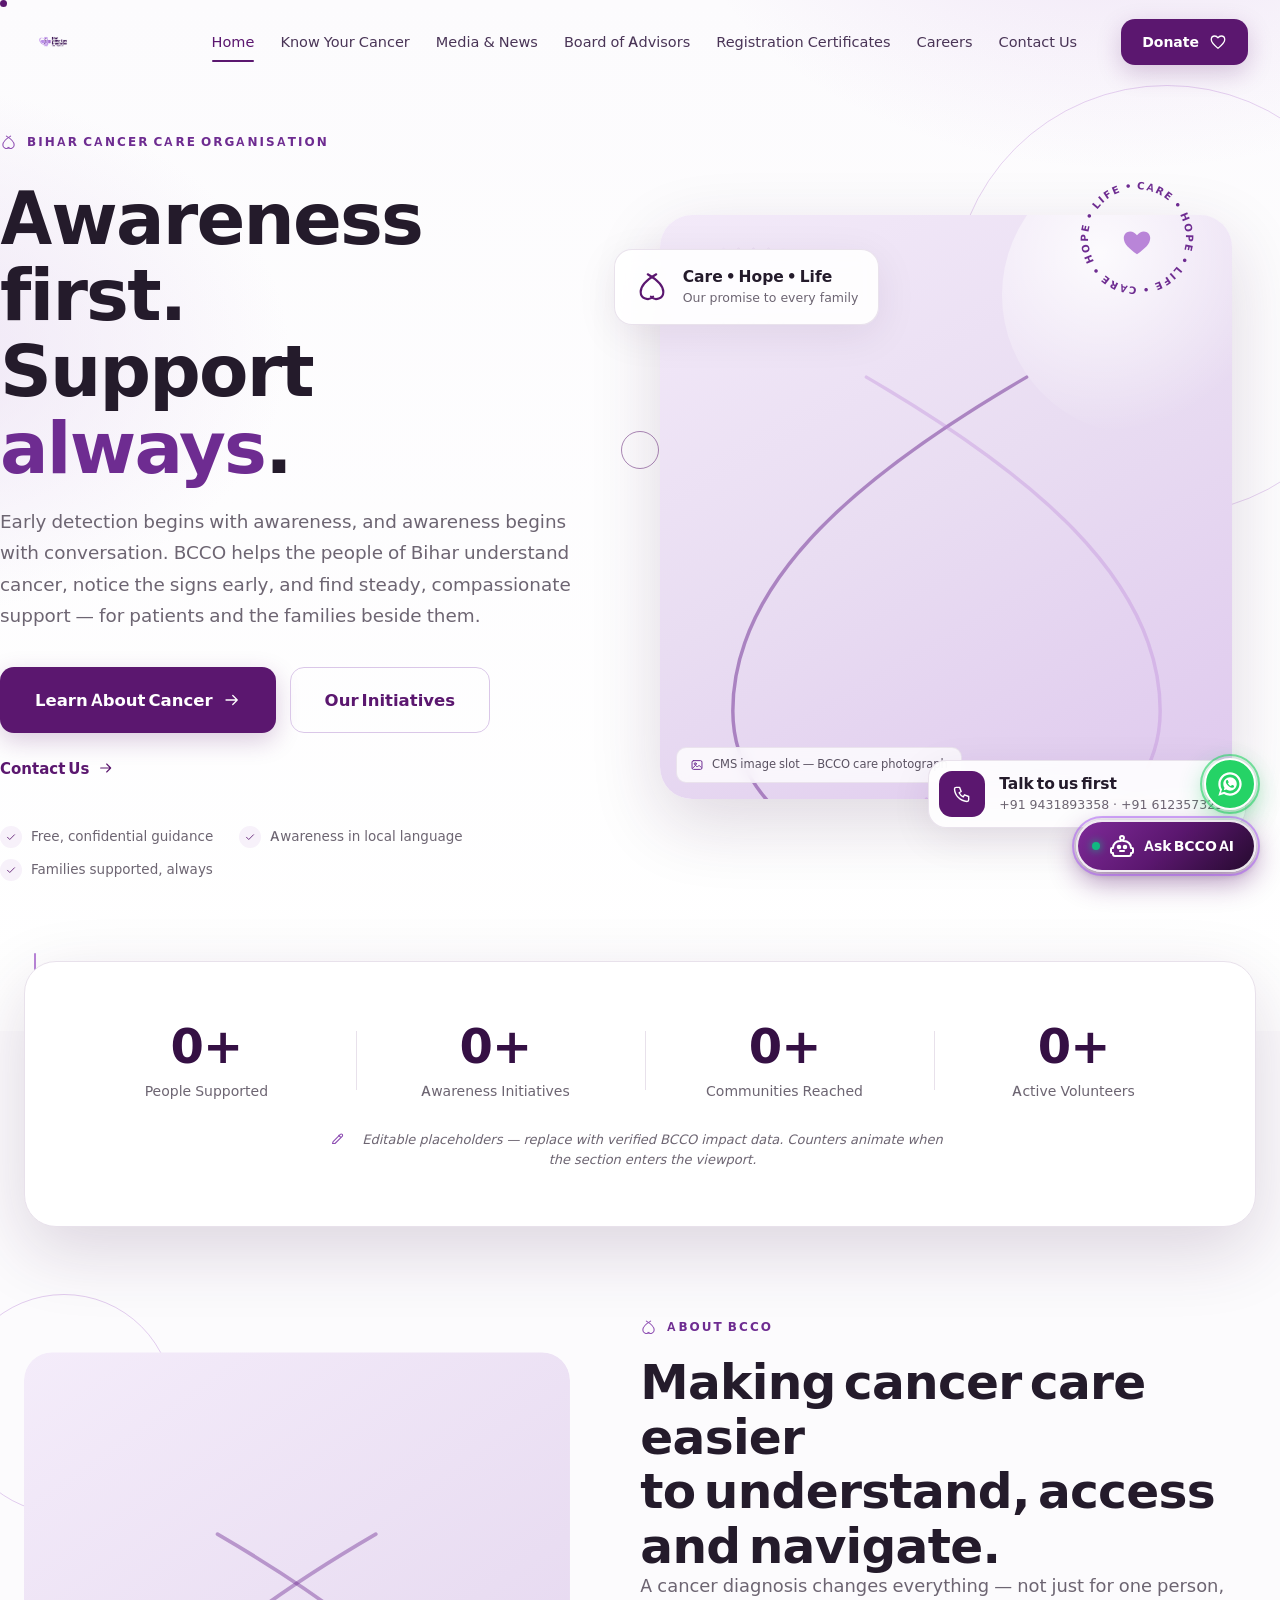
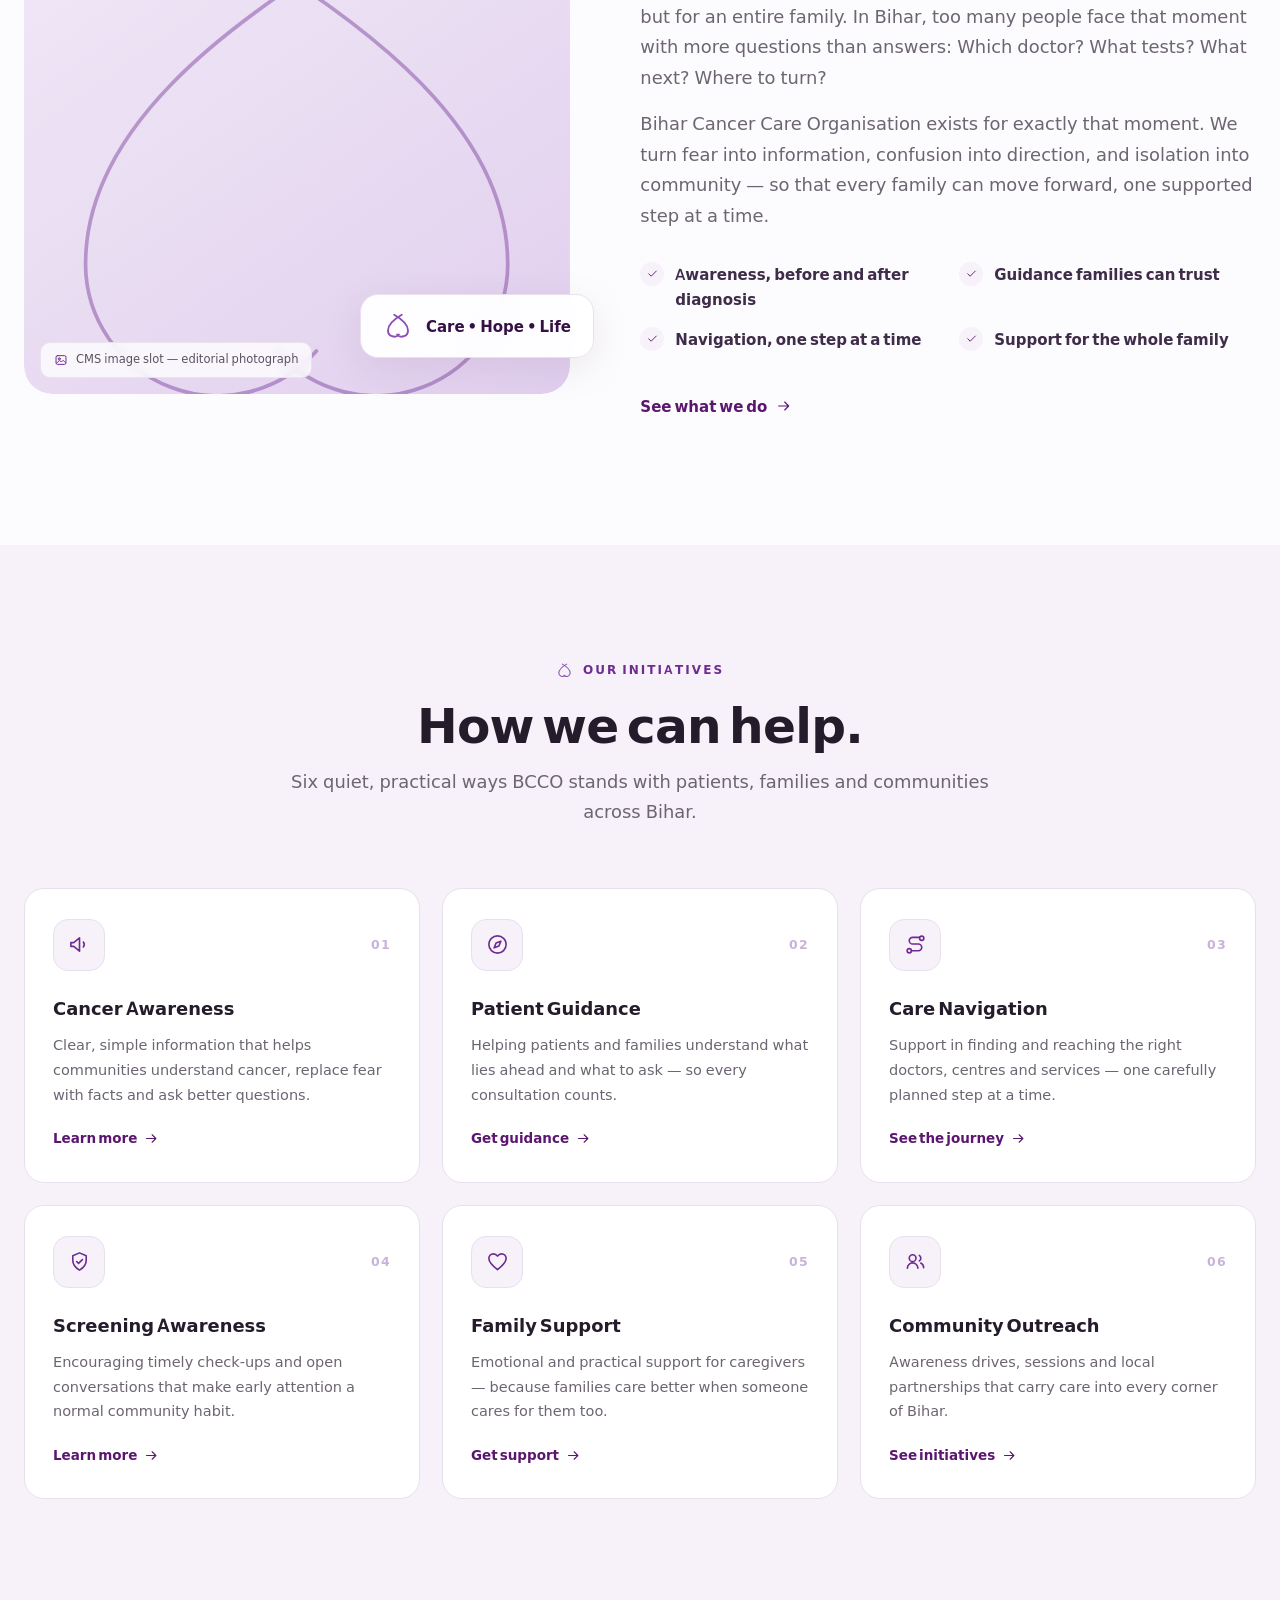
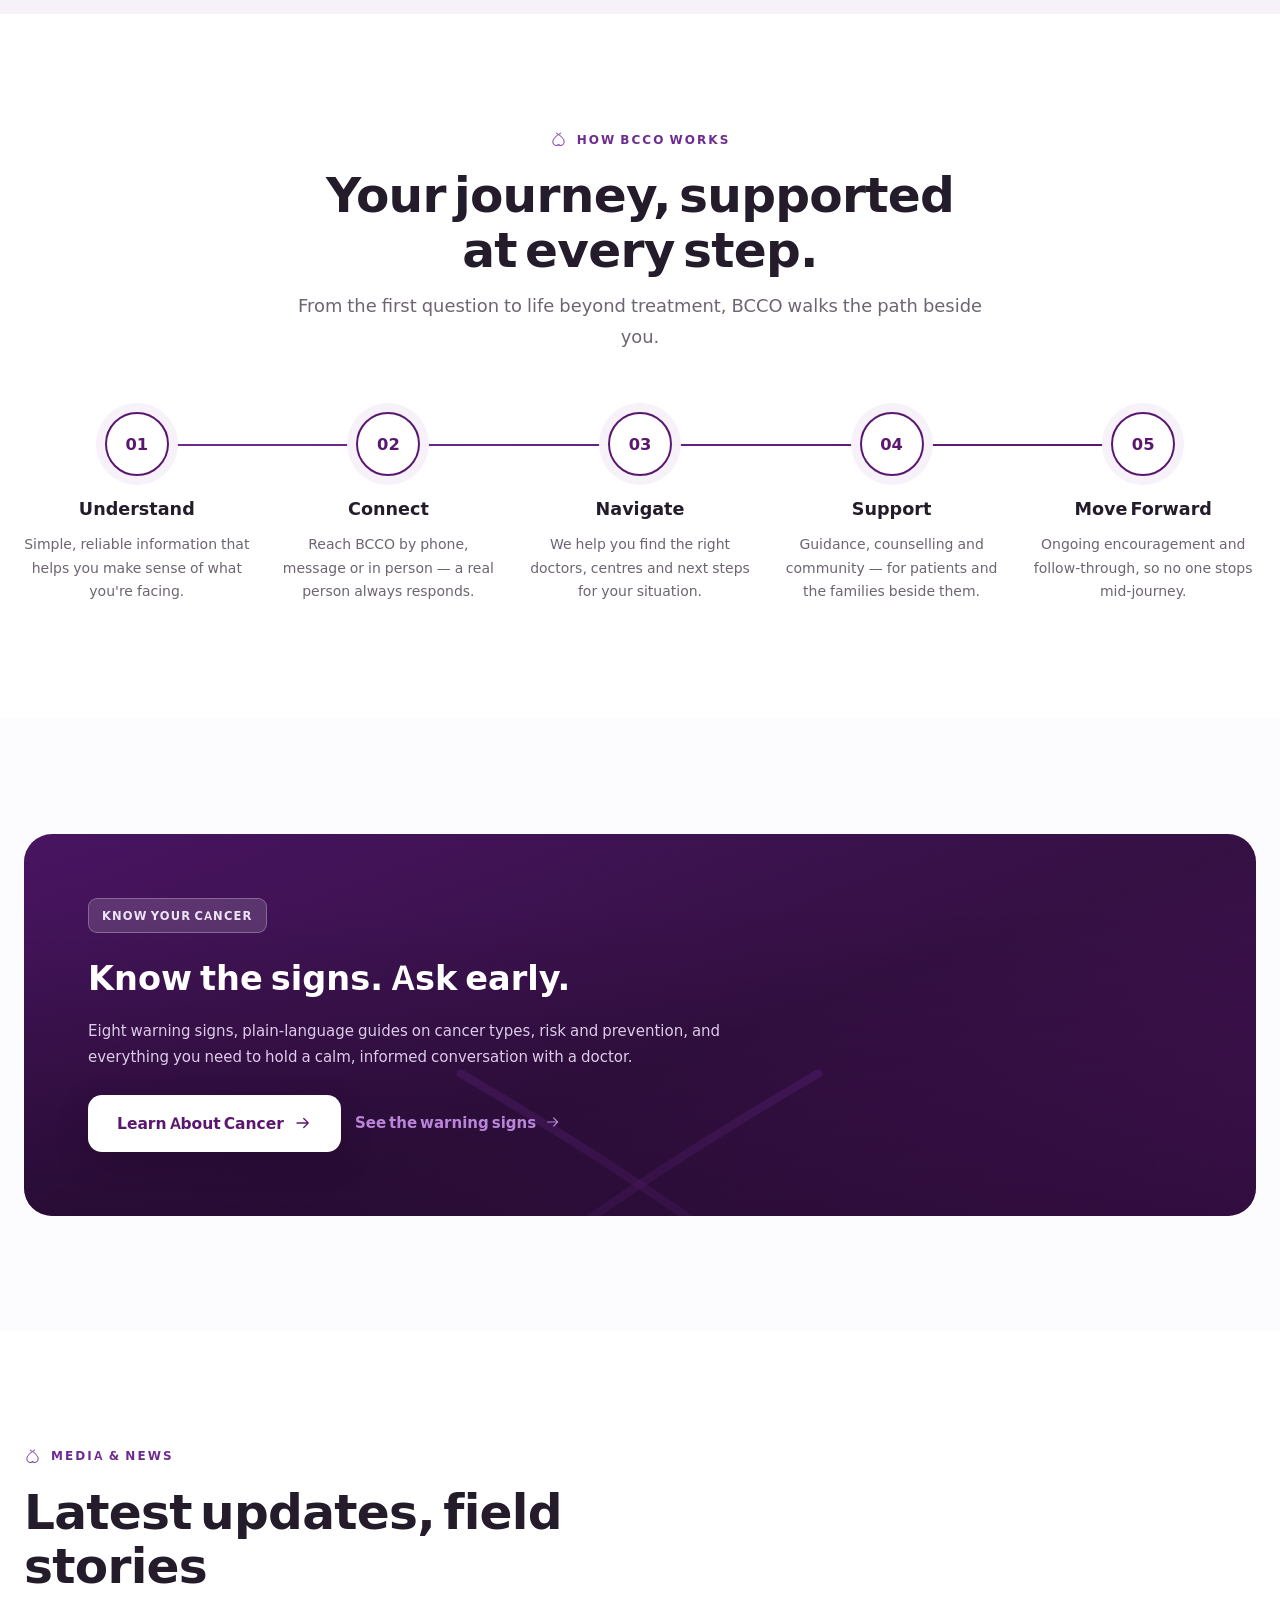
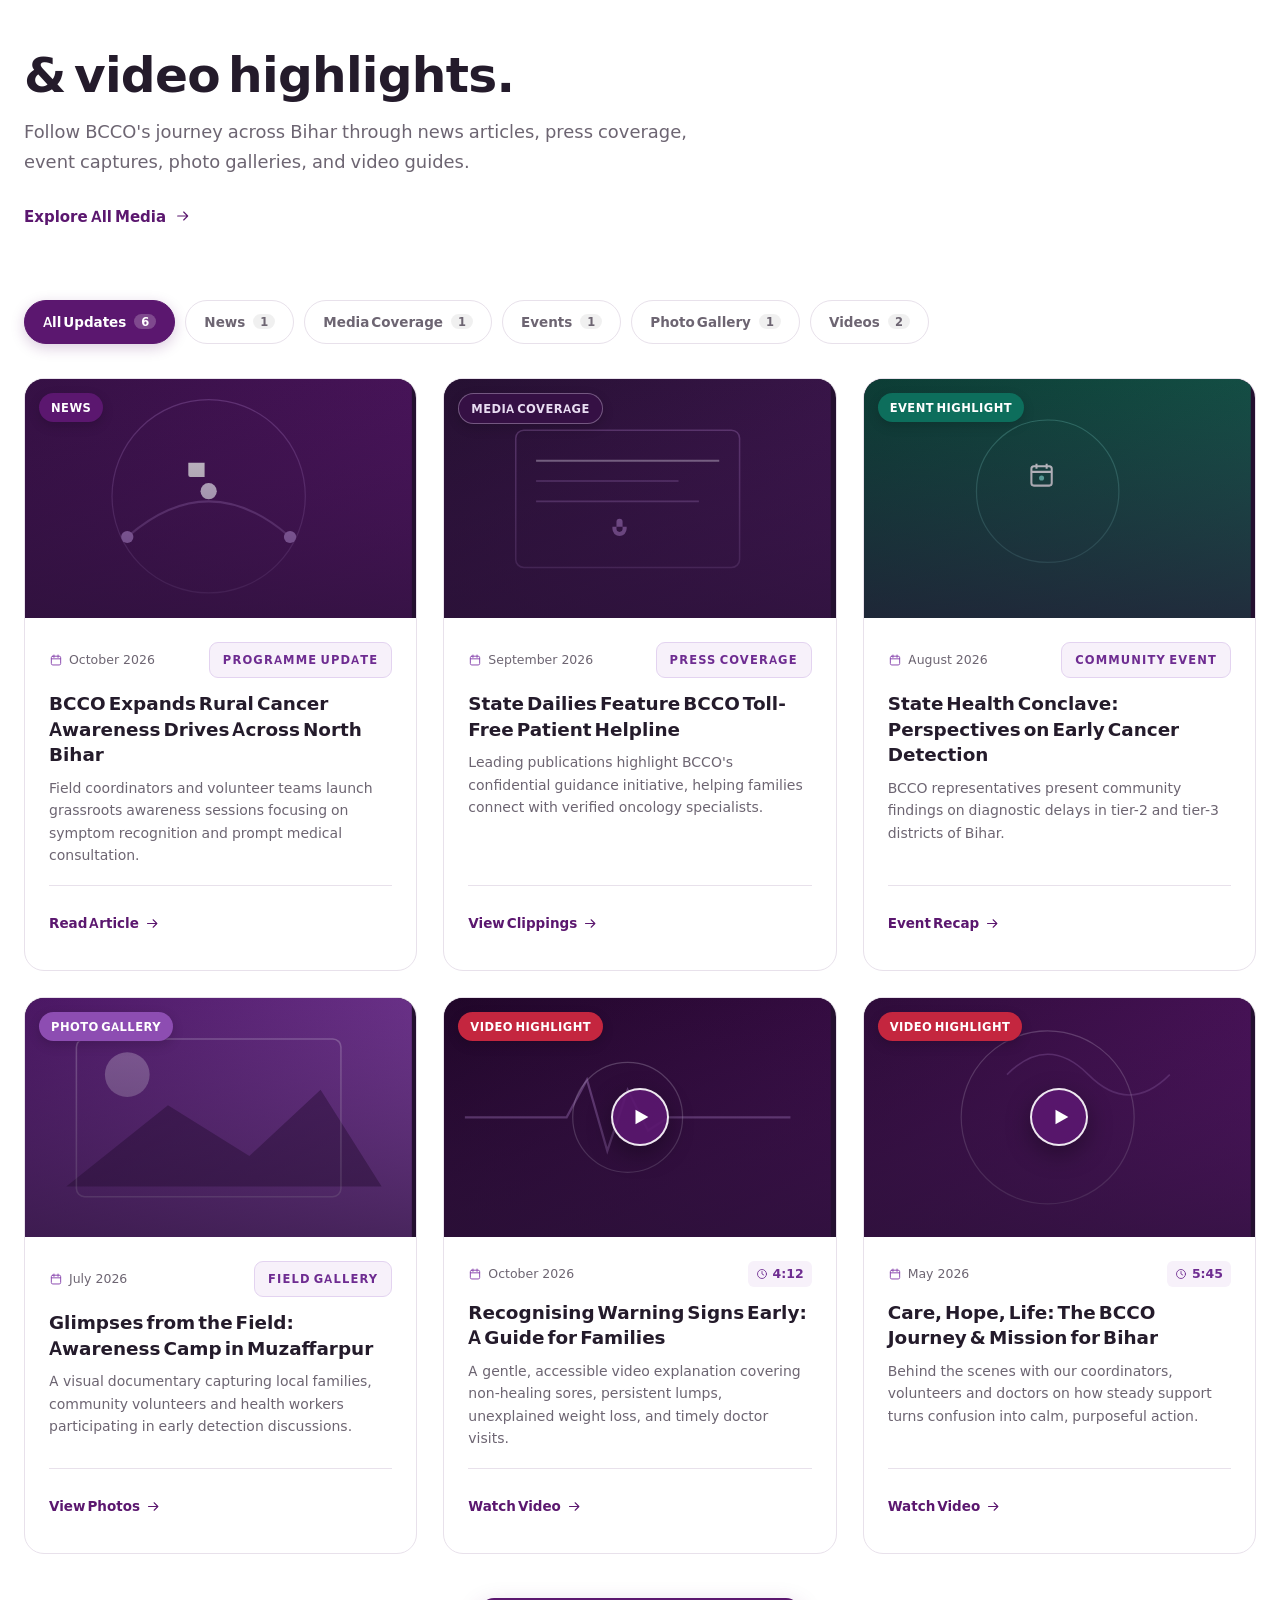
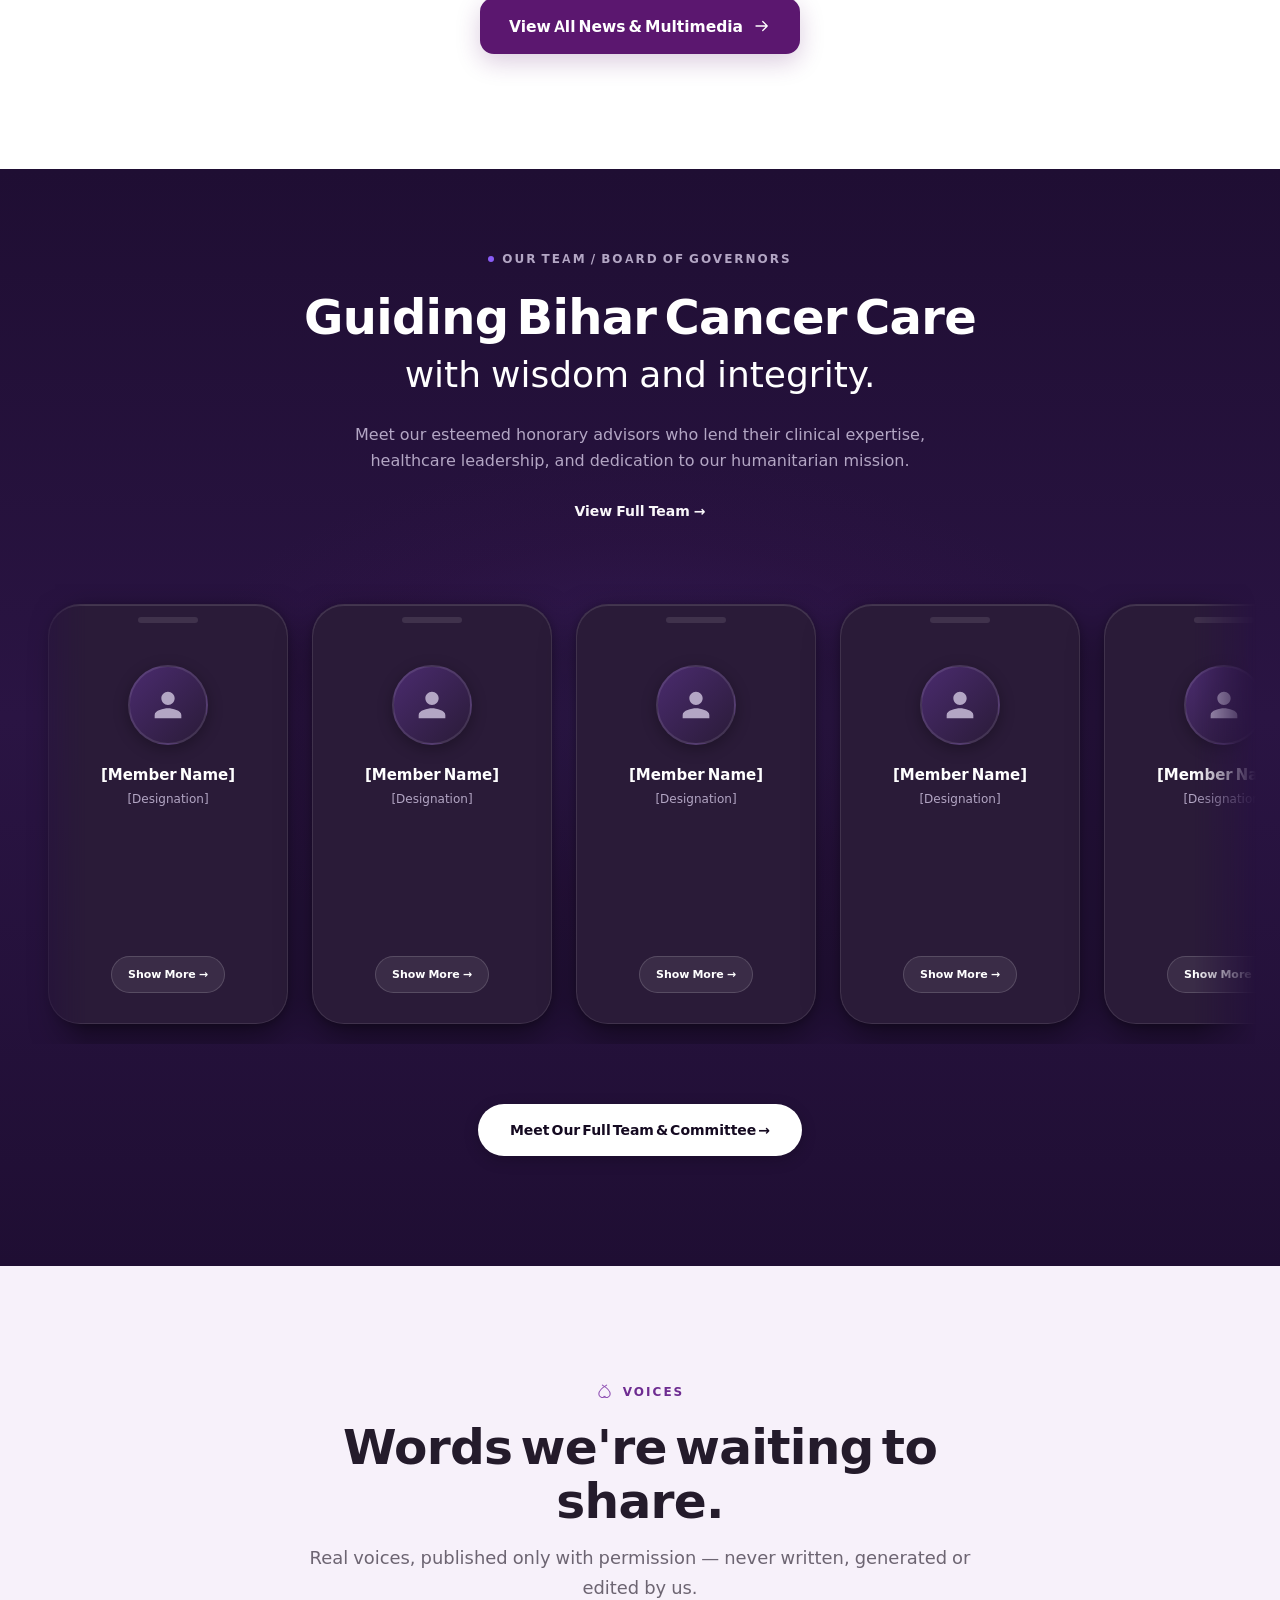
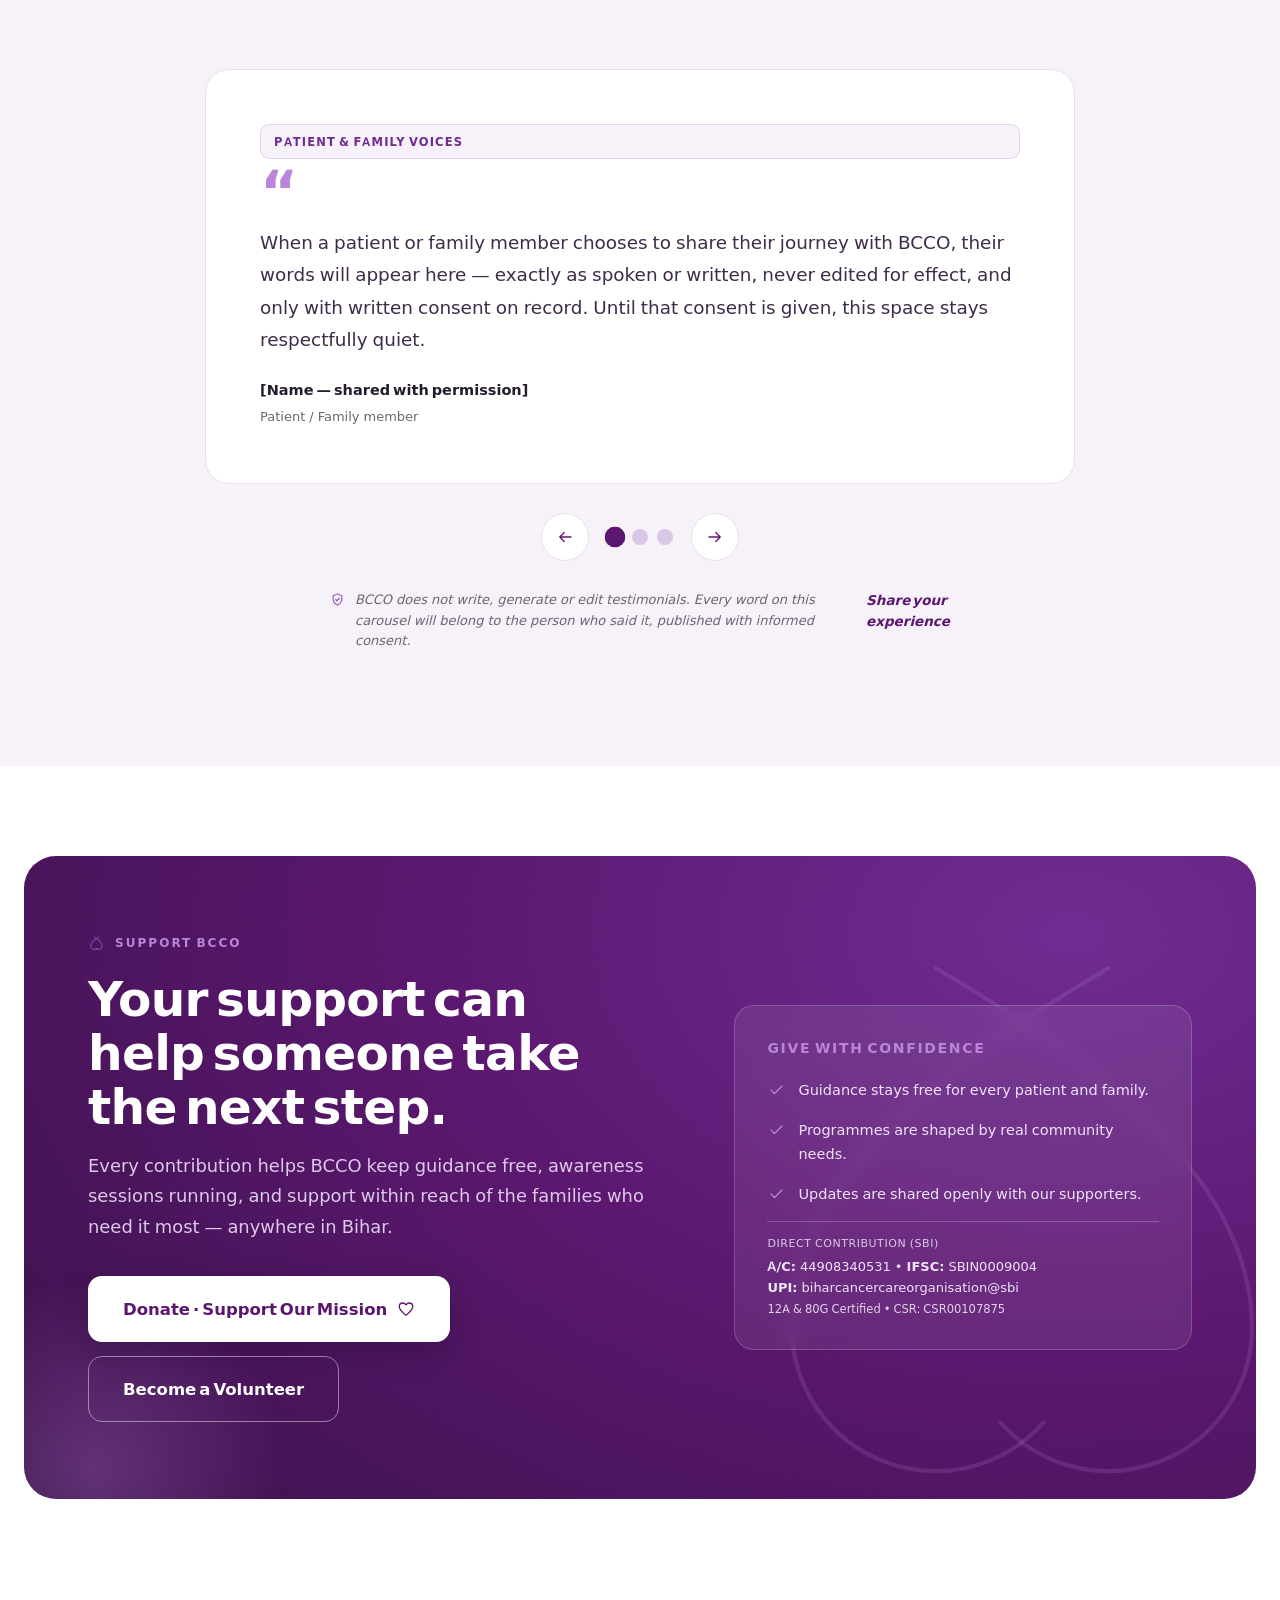
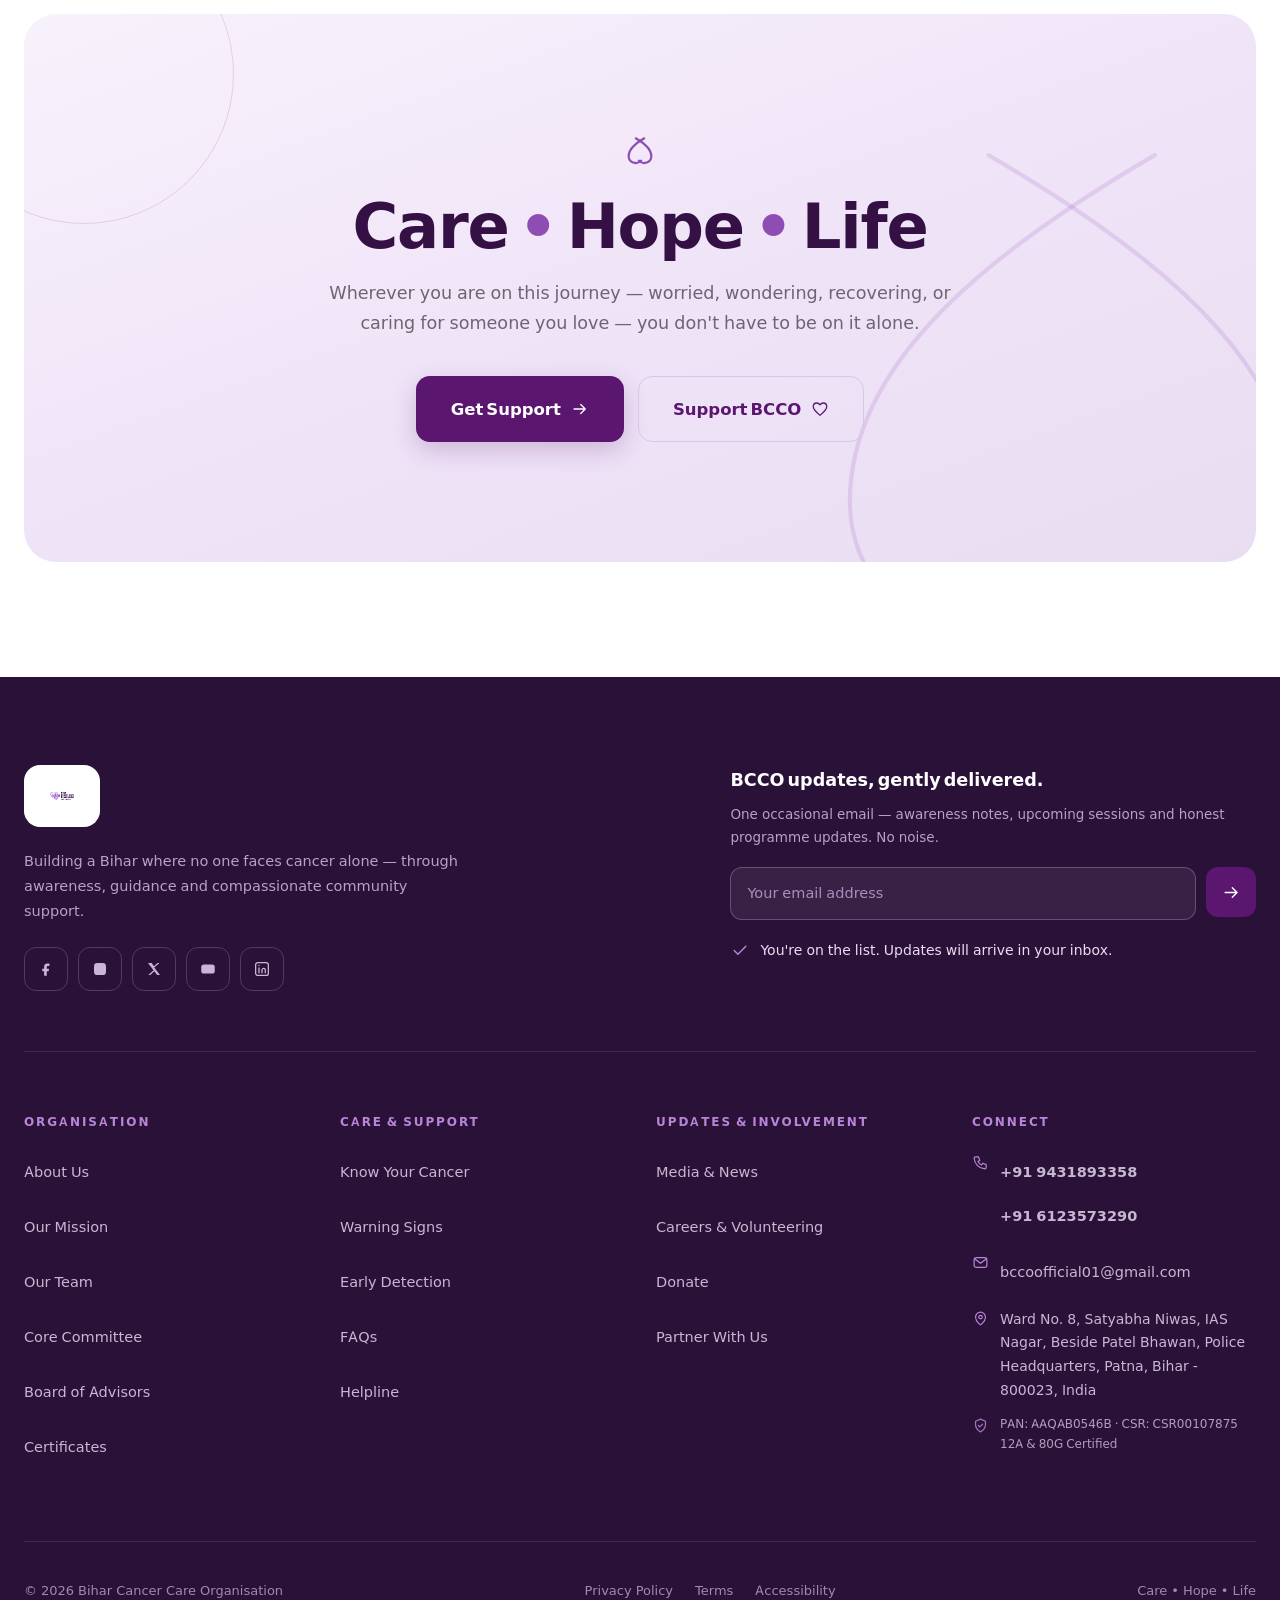
==== commit 522d9e54: "docs: add CONTRIBUTING.md, update README, and display direct contribution credentials in support sec" ====
--- a/index.html
+++ b/index.html
@@ -827,6 +827,14 @@
             <li><svg class="icon" aria-hidden="true"><use href="#i-check"/></svg>Guidance stays free for every patient and family.</li>
             <li><svg class="icon" aria-hidden="true"><use href="#i-check"/></svg>Programmes are shaped by real community needs.</li>
             <li><svg class="icon" aria-hidden="true"><use href="#i-check"/></svg>Updates are shared openly with our supporters.</li>
+            <li style="margin-top:14px;padding-top:12px;border-top:1px solid rgba(255,255,255,0.2);display:block;">
+              <small style="opacity:0.85;display:block;text-transform:uppercase;font-size:11px;letter-spacing:0.05em;margin-bottom:4px;">Direct Contribution (SBI)</small>
+              <span style="font-size:13px;line-height:1.6;display:block;">
+                <b>A/C:</b> 44908340531 &bull; <b>IFSC:</b> SBIN0009004<br>
+                <b>UPI:</b> biharcancercareorganisation@sbi<br>
+                <small style="opacity:0.9;font-size:11.5px;">12A &amp; 80G Certified &bull; CSR: CSR00107875</small>
+              </span>
+            </li>
           </ul>
         </div>
       </div>
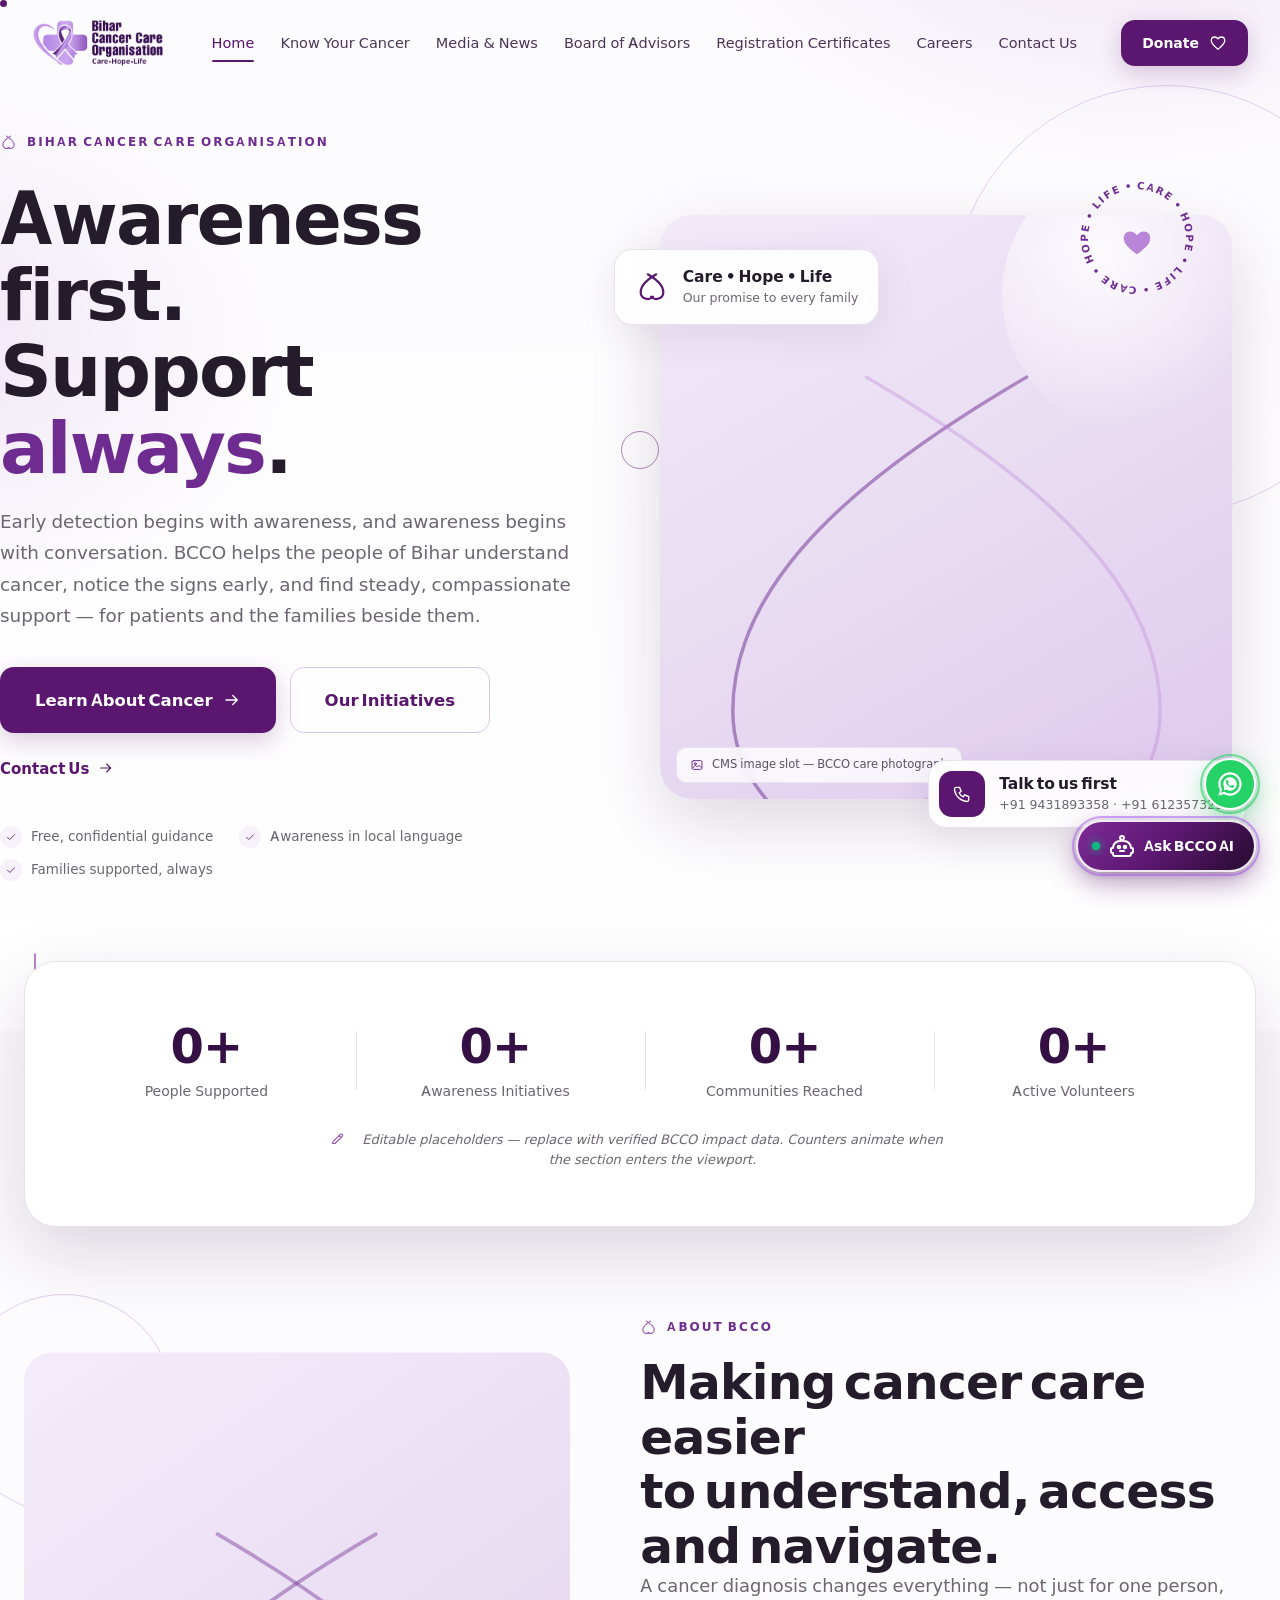
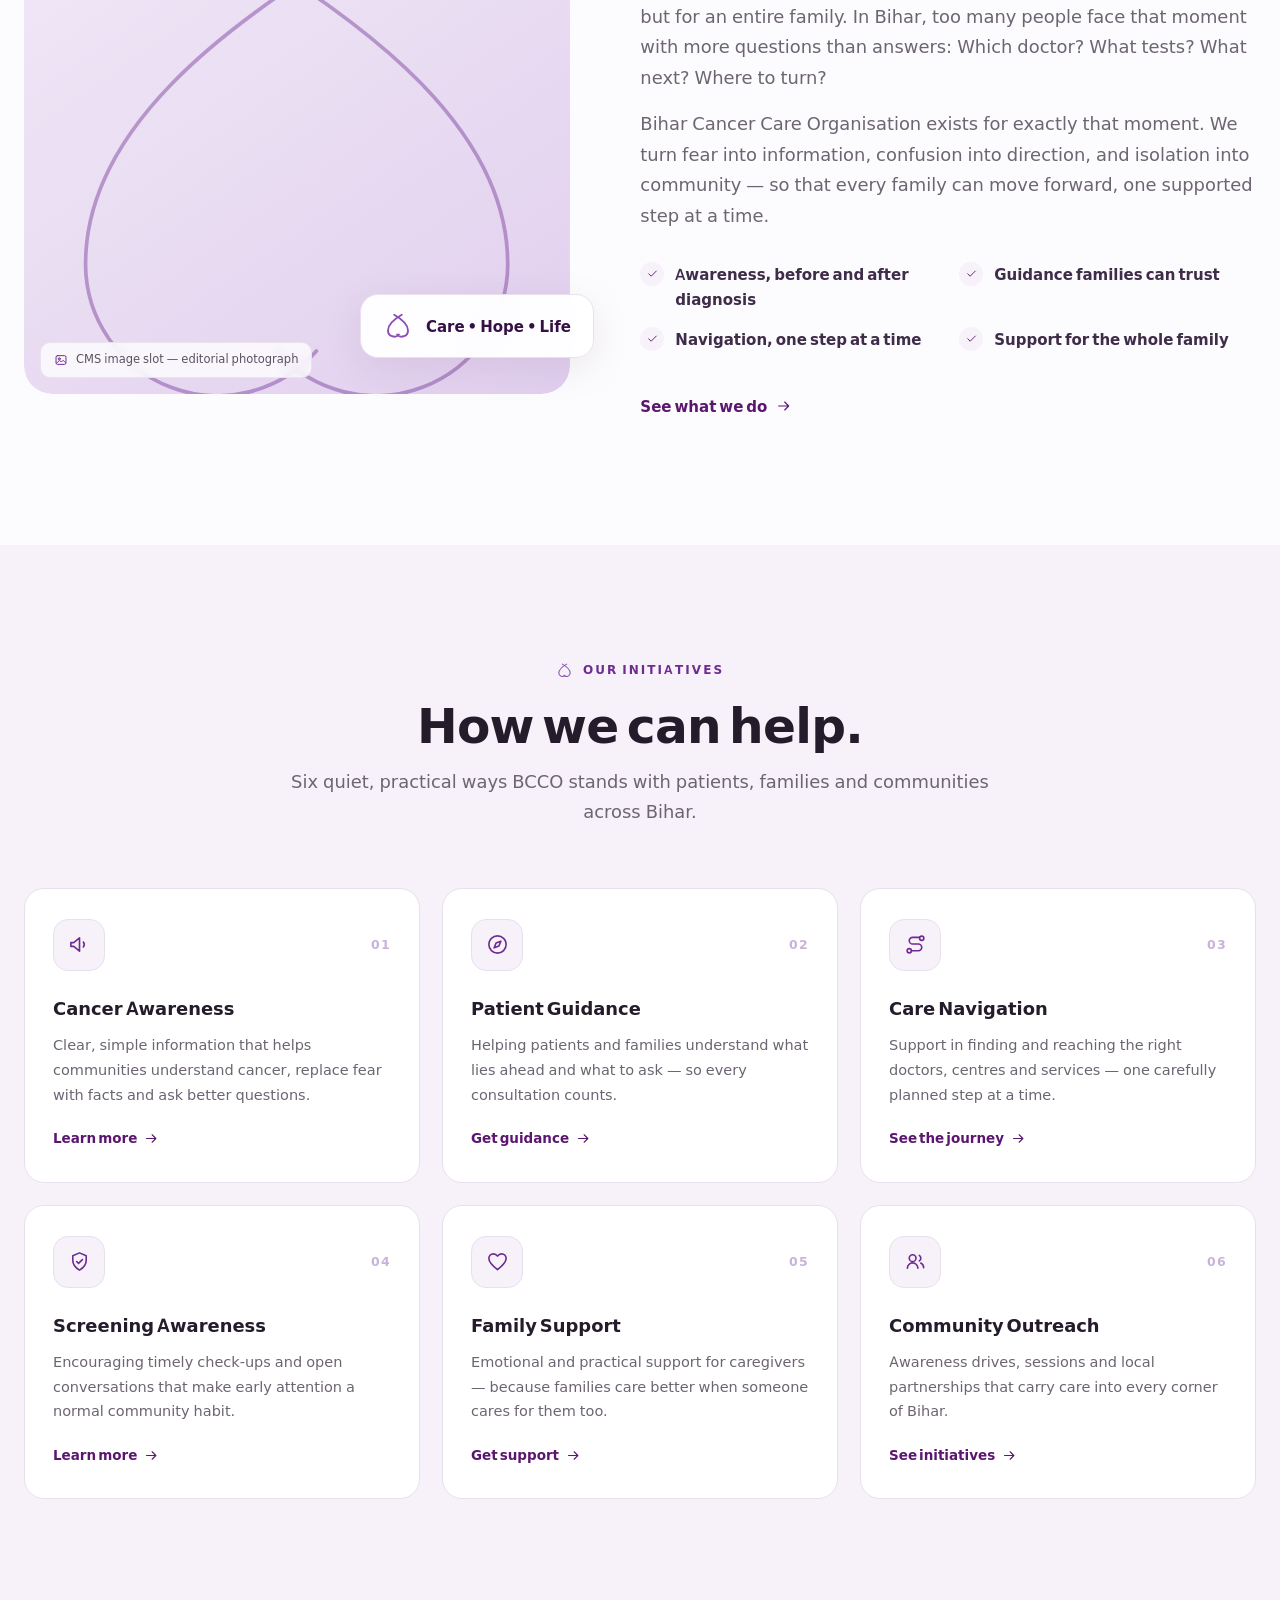
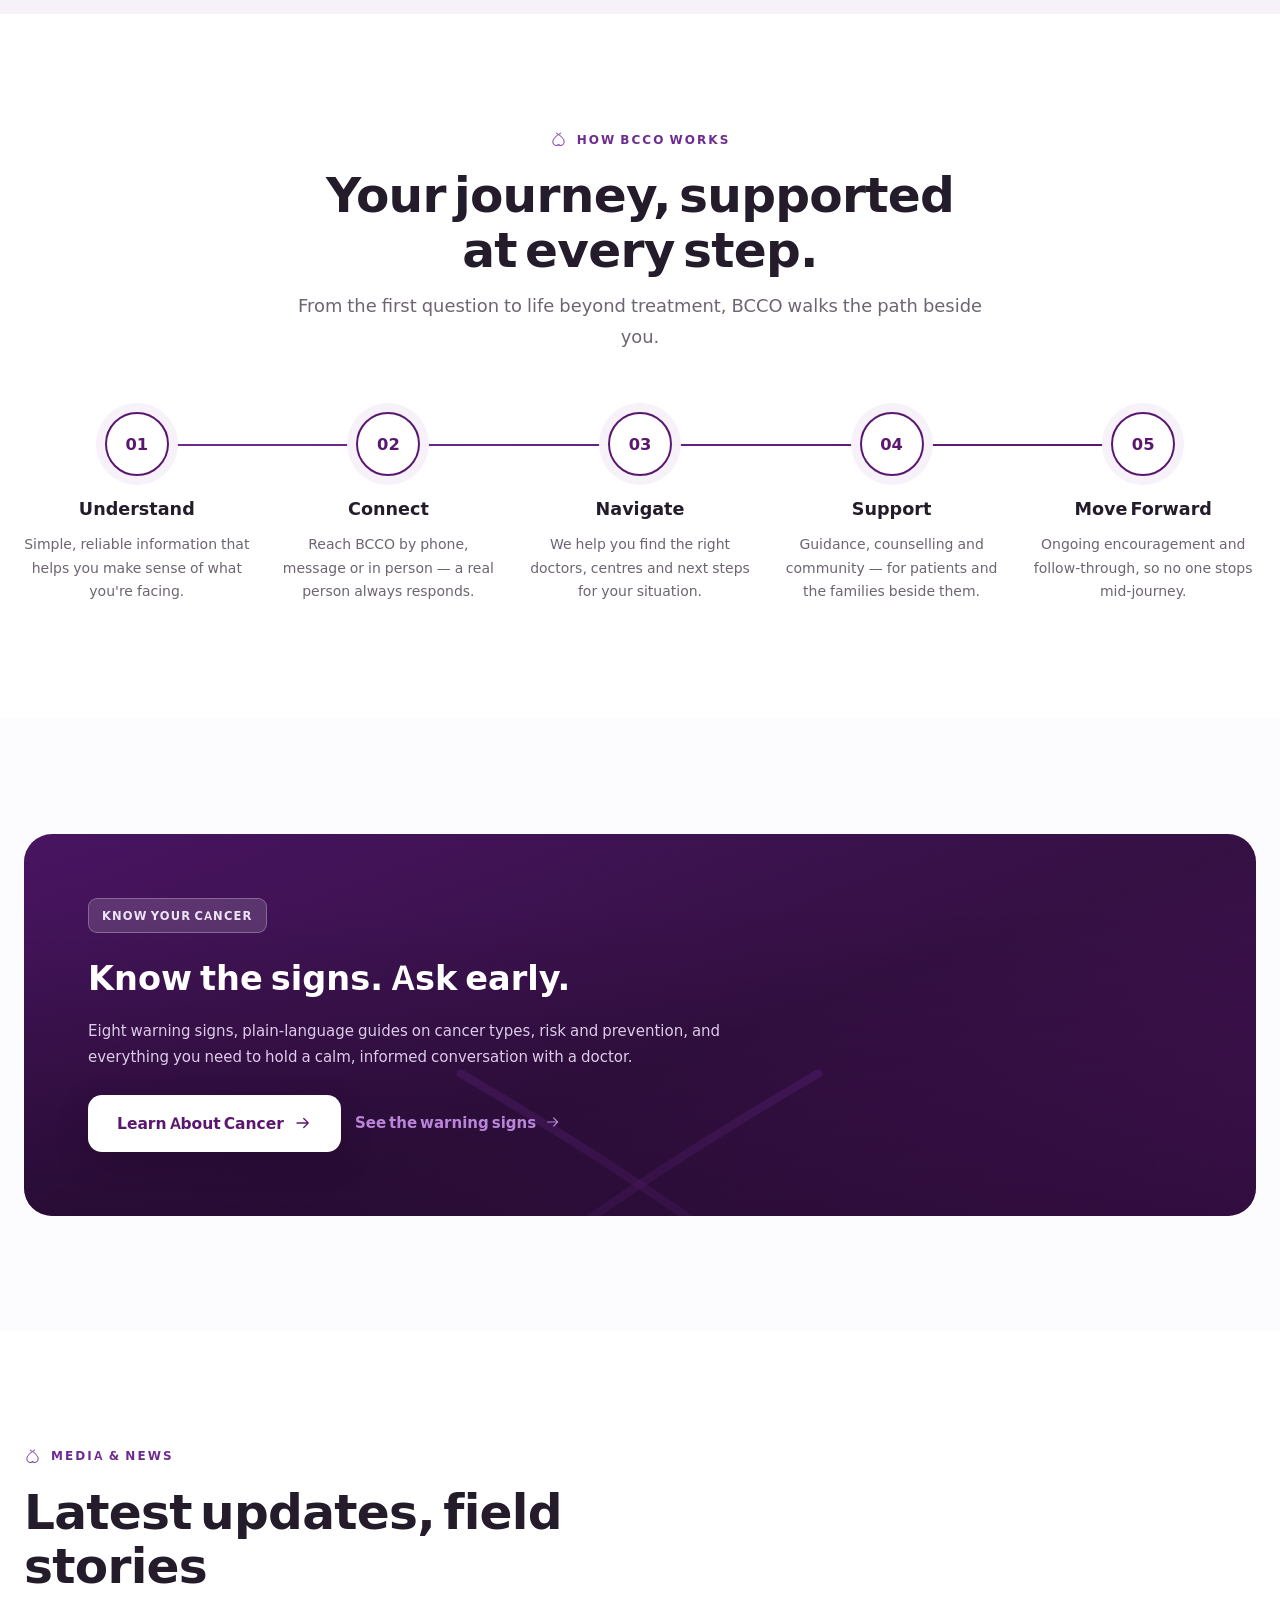
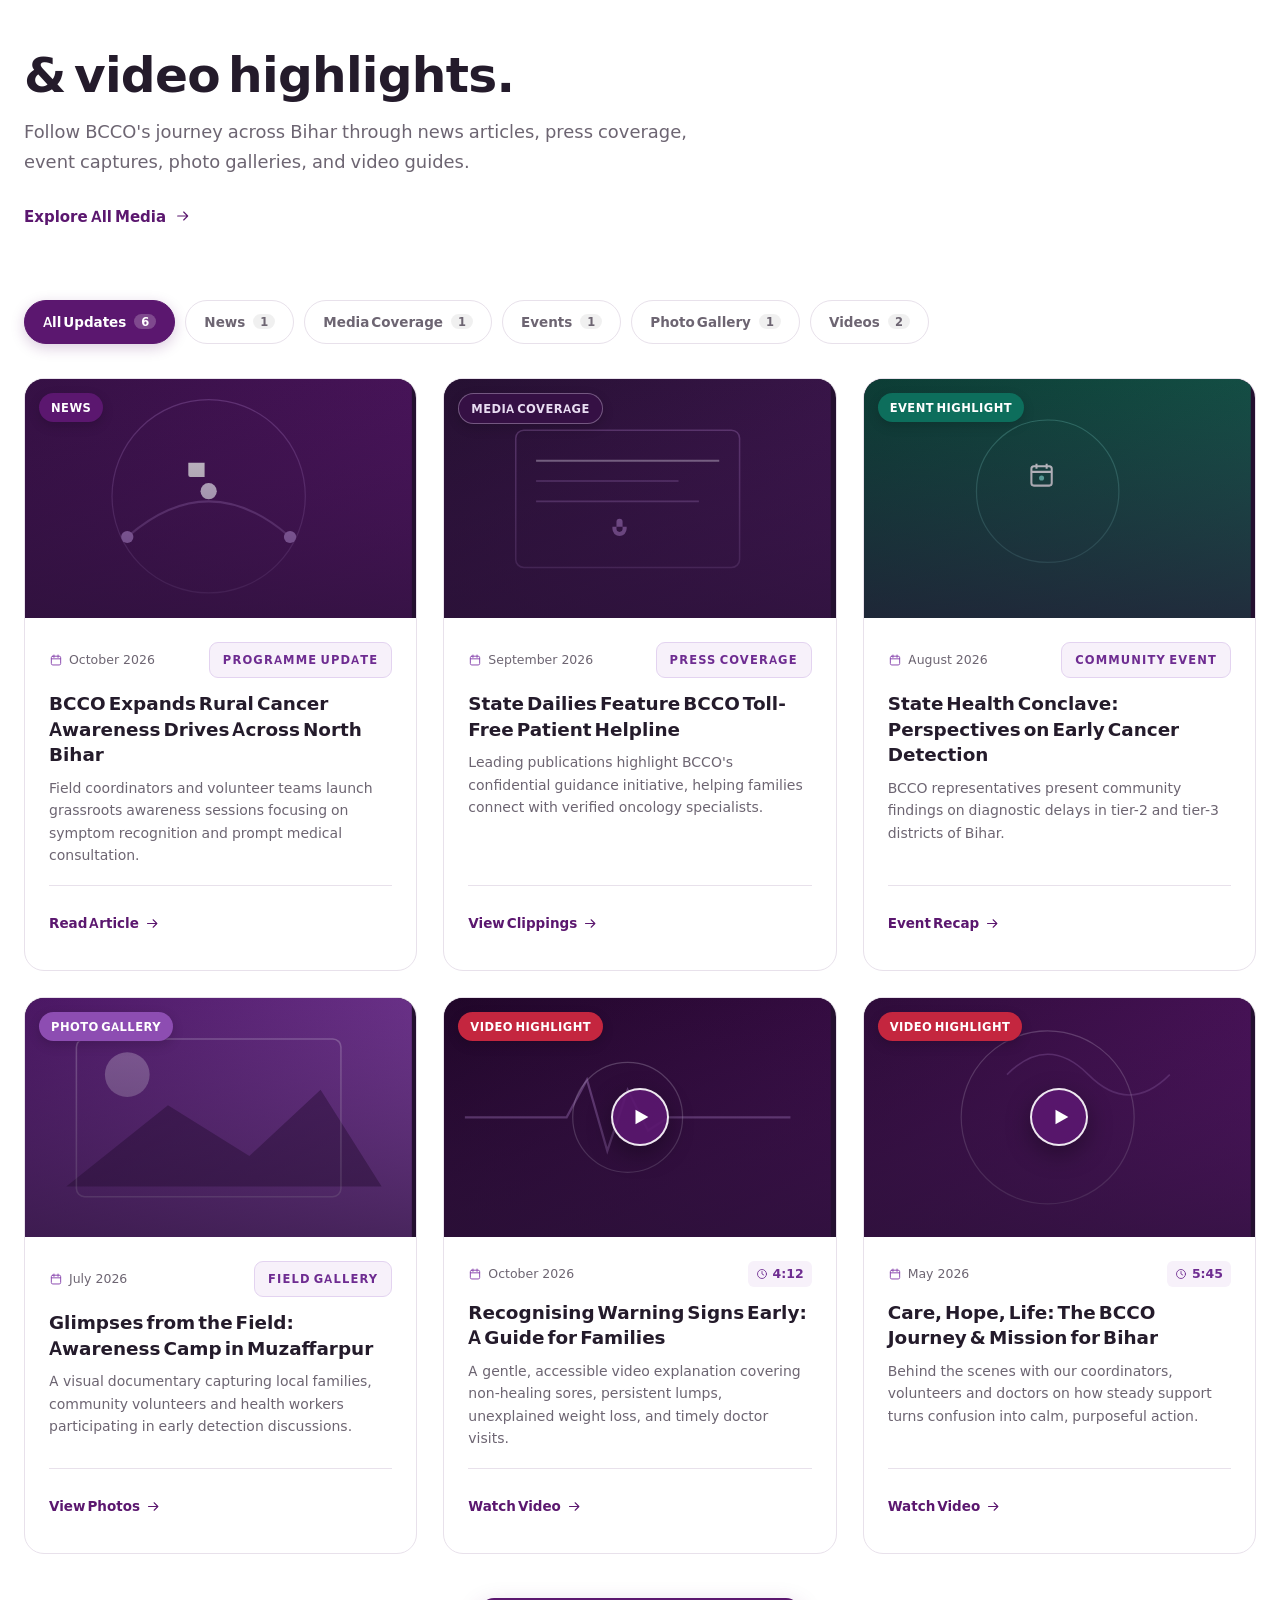
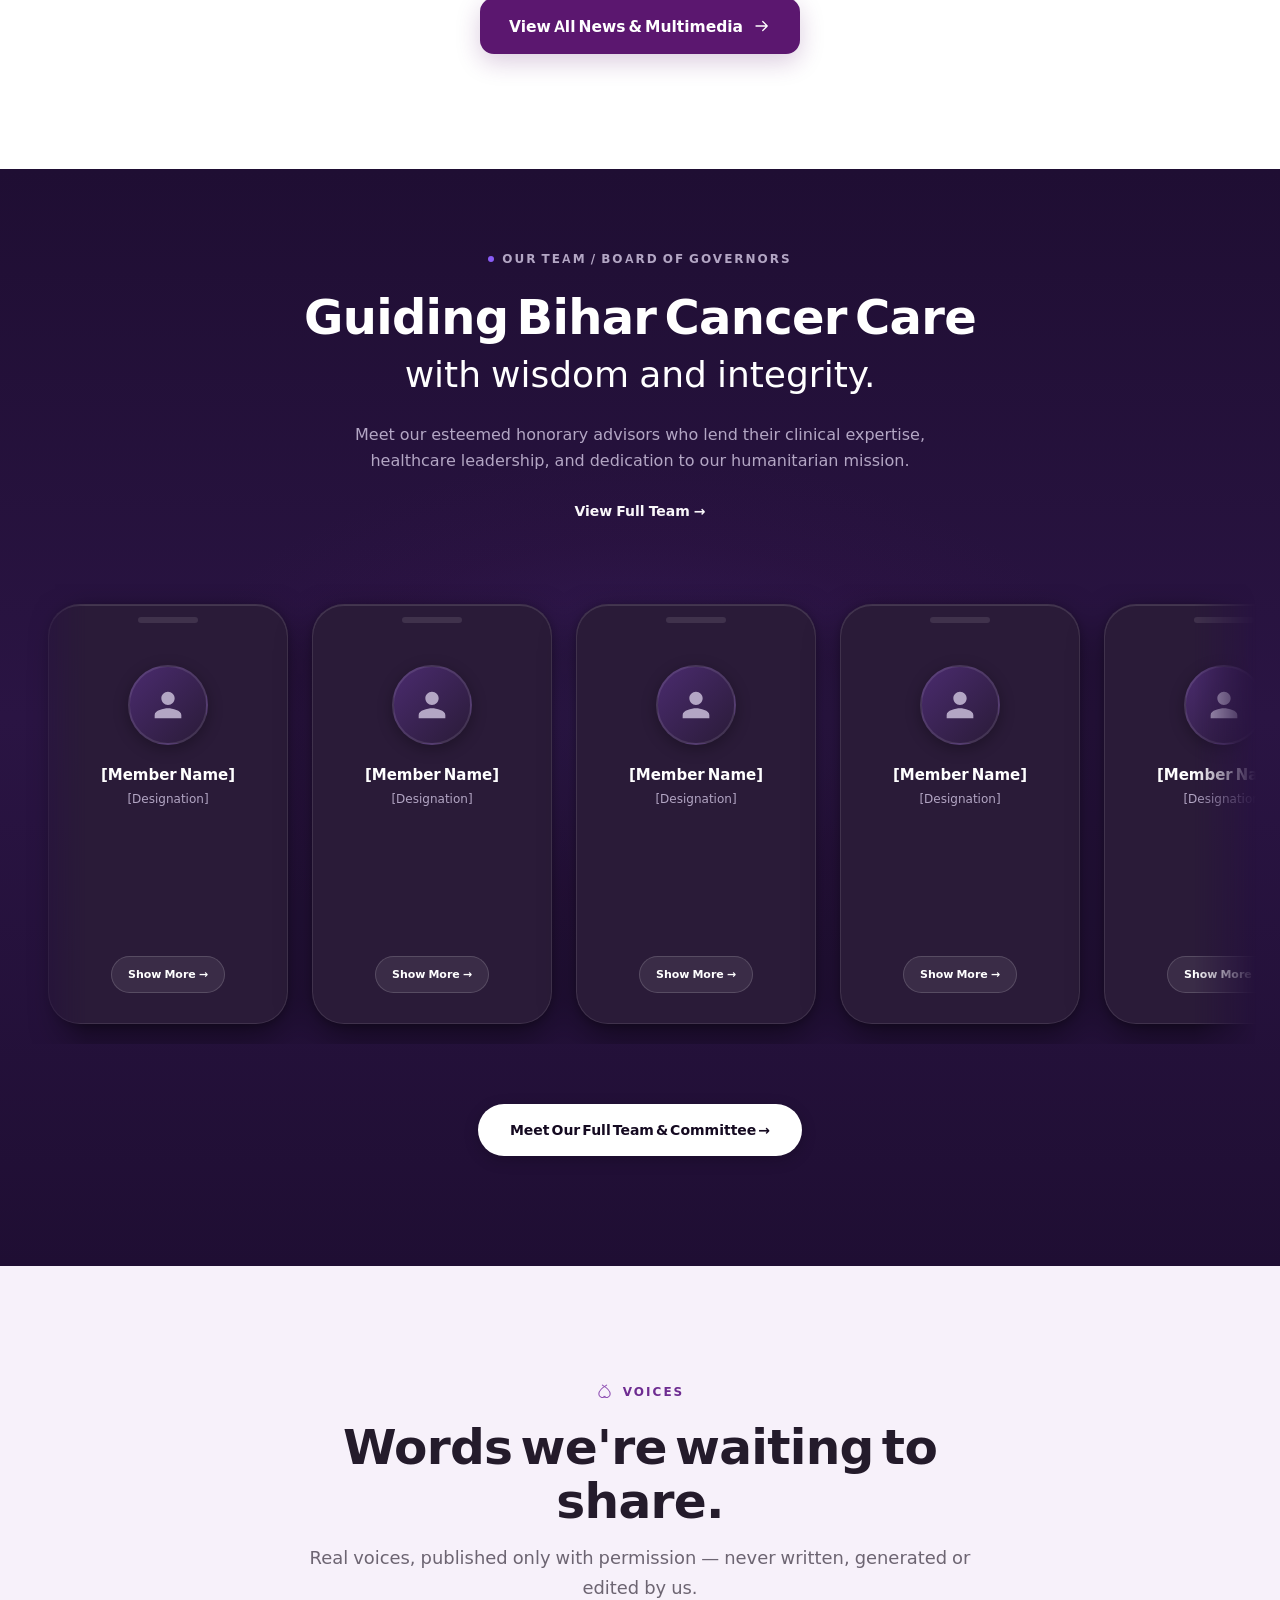
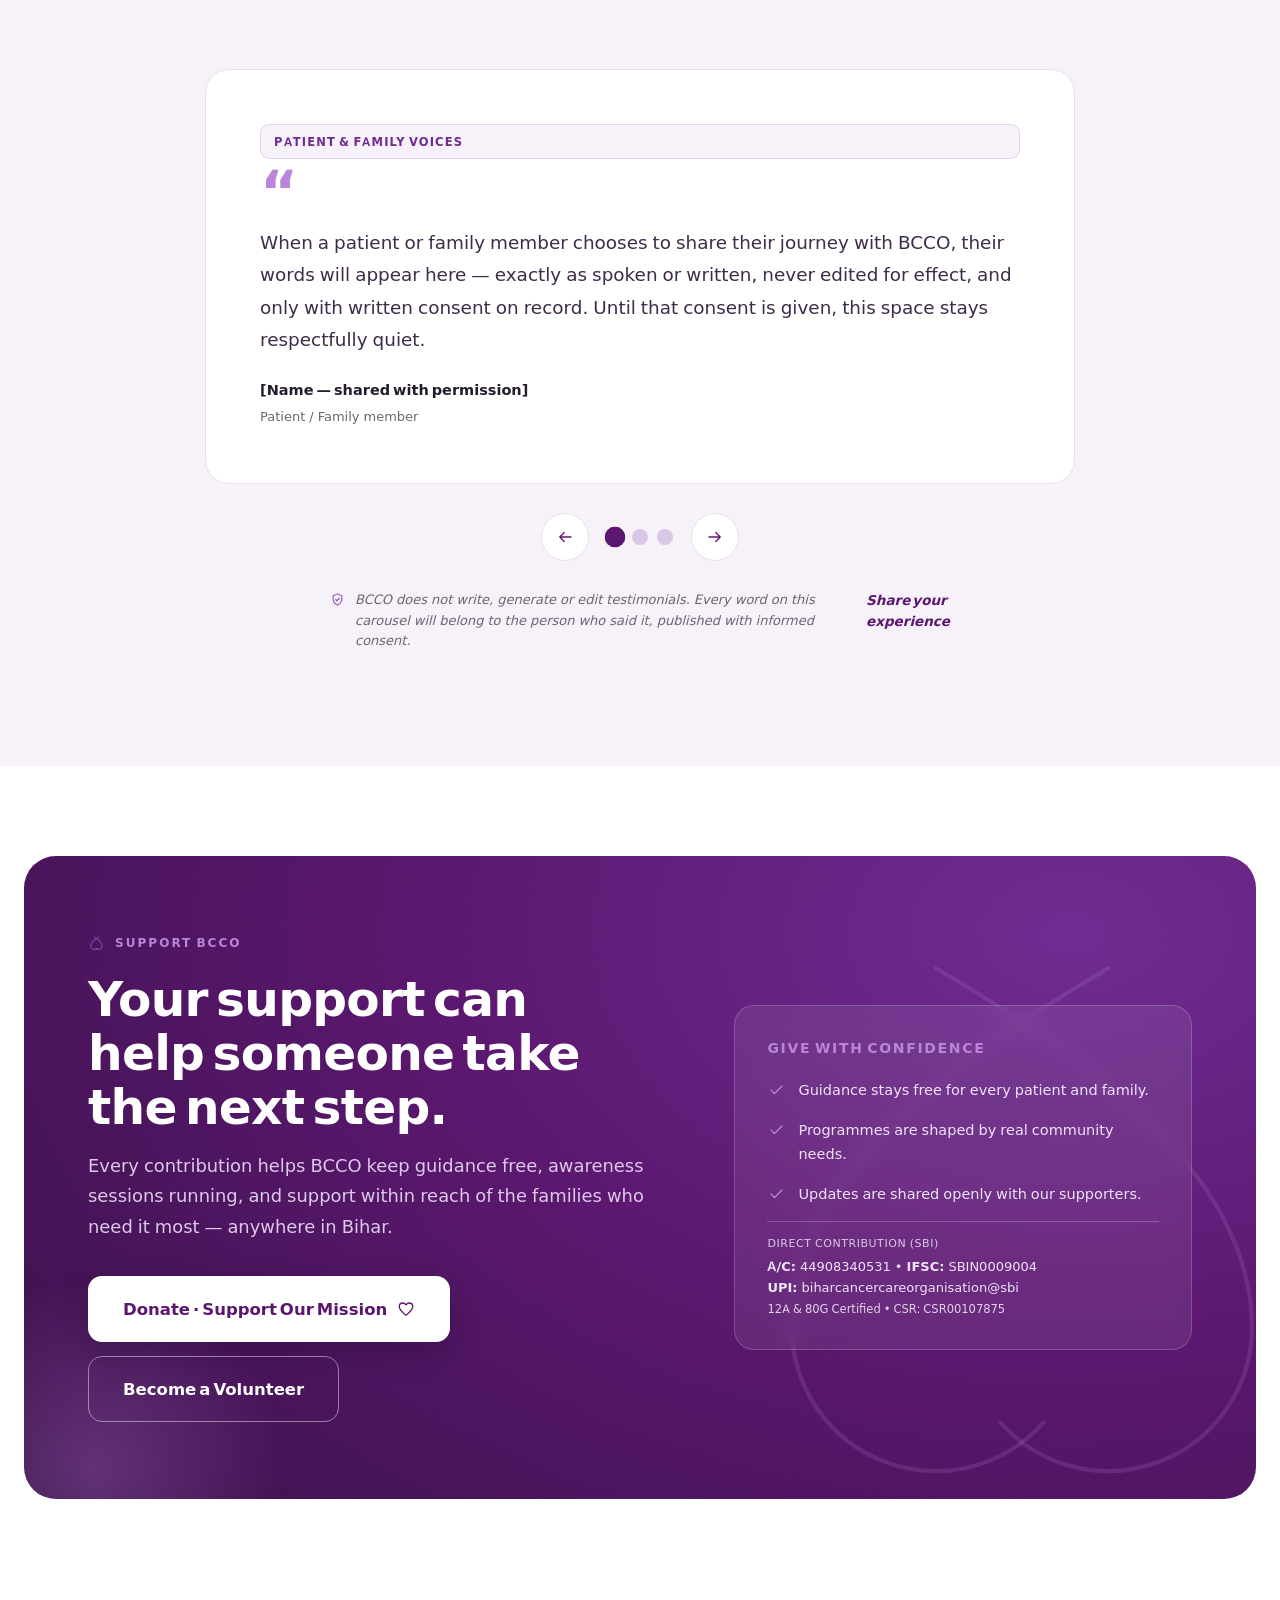
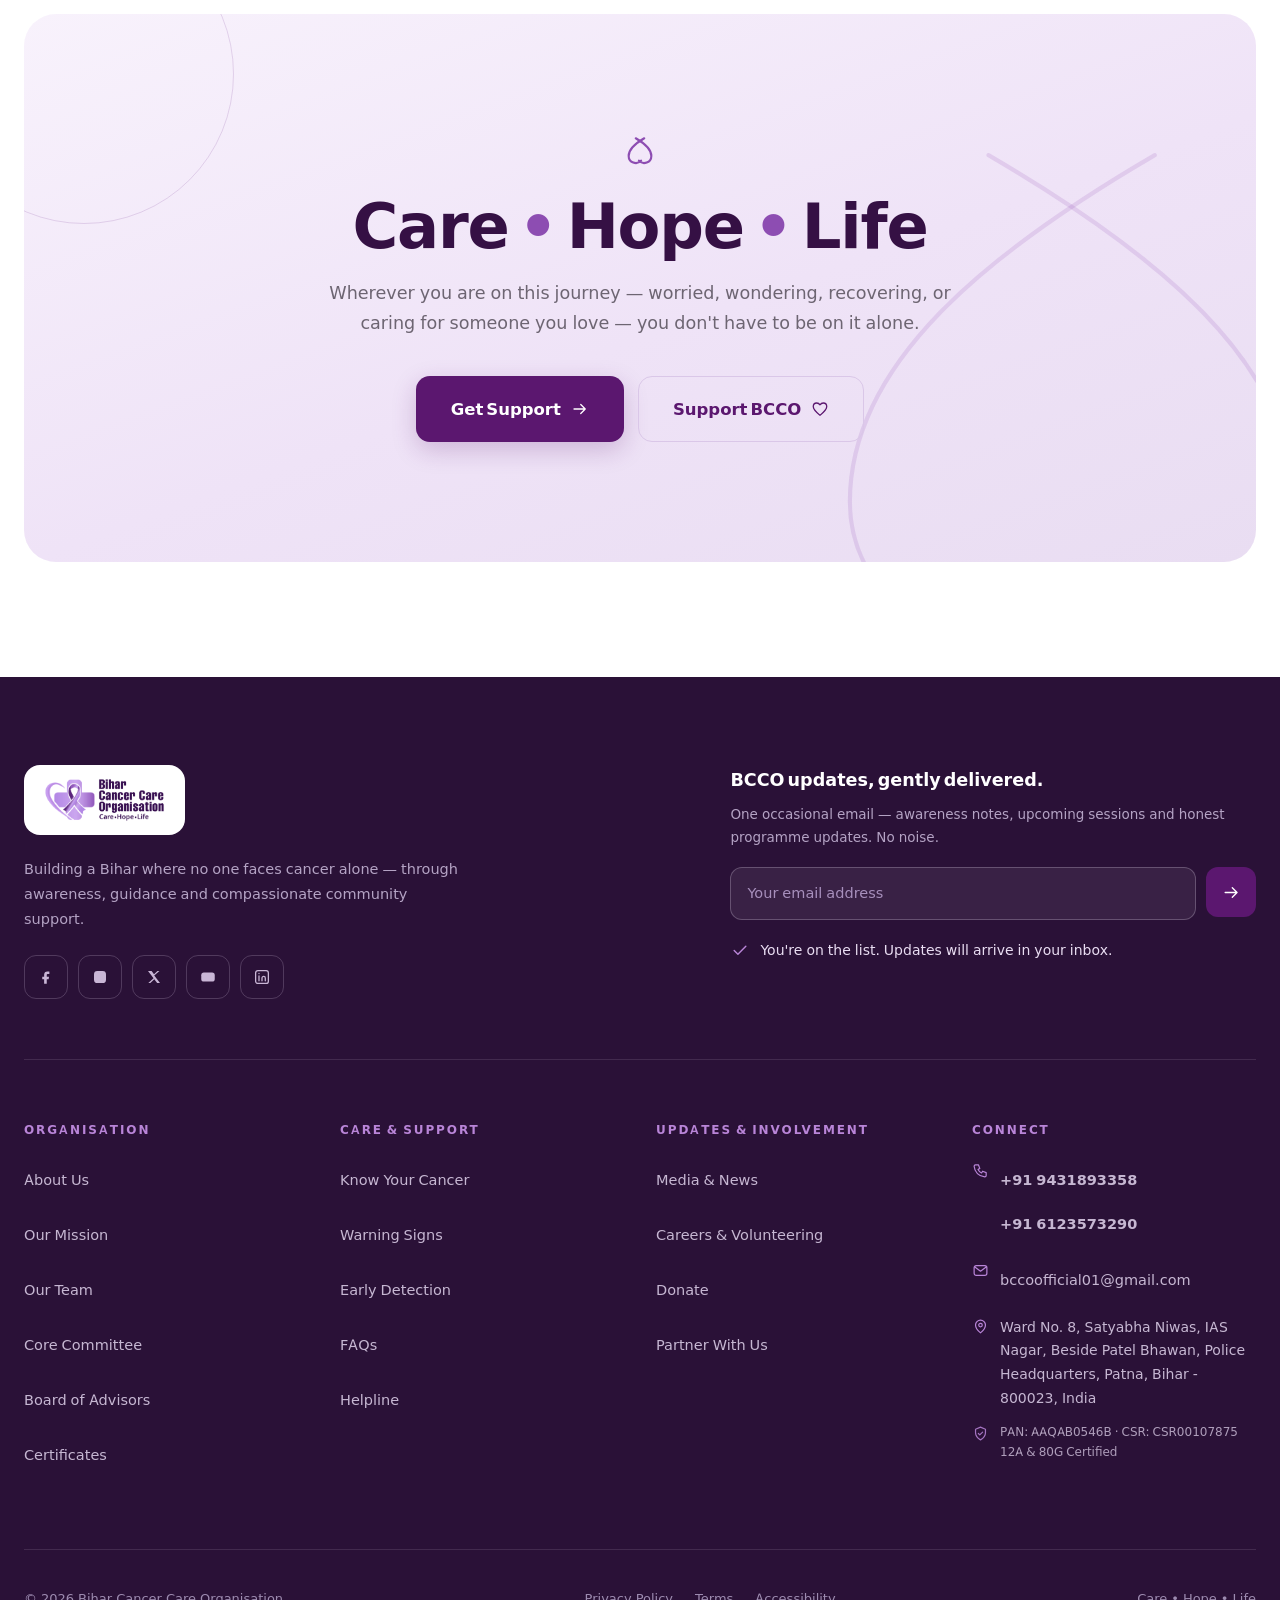
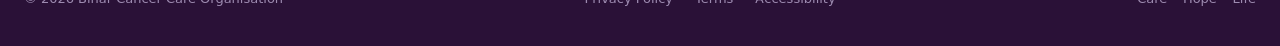
==== commit 482ec88d: "feat(branding): update official logo with high-res cropped transparent asset, perfect navbar sizing," ====
--- a/index.html
+++ b/index.html
@@ -189,7 +189,7 @@
 <header class="nav" id="navbar">
   <div class="nav__inner">
     <a class="brand" href="#/home" aria-label="Bihar Cancer Care Organisation — home">
-      <img src="assets/images/logo.png" class="brand-img" alt="Bihar Cancer Care Organisation logo — Care, Hope, Life" width="185" height="42">
+      <img src="assets/images/logo.png" class="brand-img" alt="Bihar Cancer Care Organisation logo — Care, Hope, Life" width="132" height="48">
       <span class="brand-fb" hidden>
         <svg class="mk" viewBox="0 0 48 48" aria-hidden="true"><use href="#i-ribbon"/></svg>
         <span><b>Bihar Cancer Care</b><small>Organisation</small></span>
@@ -1951,7 +1951,7 @@
     <div class="footer__top">
       <div>
         <div class="footer__plate">
-          <img src="assets/images/logo.png" class="brand-img" alt="Bihar Cancer Care Organisation logo" width="210" height="36">
+          <img src="assets/images/logo.png" class="brand-img" alt="Bihar Cancer Care Organisation logo" width="126" height="46">
           <span class="brand-fb" hidden>
             <svg class="mk" viewBox="0 0 48 48" aria-hidden="true"><use href="#i-ribbon"/></svg>
             <span><b>Bihar Cancer Care</b><small>Organisation</small></span>
--- a/css/style.min.css
+++ b/css/style.min.css
@@ -1 +1 @@
-@font-face{font-family:'Inter';font-style:normal;font-weight:400;font-display:swap;src:url('../assets/fonts/inter-400.woff2') format('woff2');unicode-range:U+0000-00FF,U+0131,U+0152-0153,U+02BB-02BC,U+02C6,U+02DA,U+02DC,U+0304,U+0308,U+0329,U+2000-206F,U+20AC,U+2122,U+2191,U+2193,U+2212,U+2215,U+FEFF,U+FFFD}@font-face{font-family:'Inter';font-style:normal;font-weight:500;font-display:swap;src:url('../assets/fonts/inter-500.woff2') format('woff2');unicode-range:U+0000-00FF,U+0131,U+0152-0153,U+02BB-02BC,U+02C6,U+02DA,U+02DC,U+0304,U+0308,U+0329,U+2000-206F,U+20AC,U+2122,U+2191,U+2193,U+2212,U+2215,U+FEFF,U+FFFD}@font-face{font-family:'Inter';font-style:normal;font-weight:600;font-display:swap;src:url('../assets/fonts/inter-600.woff2') format('woff2');unicode-range:U+0000-00FF,U+0131,U+0152-0153,U+02BB-02BC,U+02C6,U+02DA,U+02DC,U+0304,U+0308,U+0329,U+2000-206F,U+20AC,U+2122,U+2191,U+2193,U+2212,U+2215,U+FEFF,U+FFFD}@font-face{font-family:'Plus Jakarta Sans';font-style:normal;font-weight:600;font-display:swap;src:url('../assets/fonts/plus-jakarta-sans-600.woff2') format('woff2');unicode-range:U+0000-00FF,U+0131,U+0152-0153,U+02BB-02BC,U+02C6,U+02DA,U+02DC,U+0304,U+0308,U+0329,U+2000-206F,U+20AC,U+2122,U+2191,U+2193,U+2212,U+2215,U+FEFF,U+FFFD}@font-face{font-family:'Plus Jakarta Sans';font-style:normal;font-weight:700;font-display:swap;src:url('../assets/fonts/plus-jakarta-sans-700.woff2') format('woff2');unicode-range:U+0000-00FF,U+0131,U+0152-0153,U+02BB-02BC,U+02C6,U+02DA,U+02DC,U+0304,U+0308,U+0329,U+2000-206F,U+20AC,U+2122,U+2191,U+2193,U+2212,U+2215,U+FEFF,U+FFFD}@font-face{font-family:'Plus Jakarta Sans';font-style:normal;font-weight:800;font-display:swap;src:url('../assets/fonts/plus-jakarta-sans-800.woff2') format('woff2');unicode-range:U+0000-00FF,U+0131,U+0152-0153,U+02BB-02BC,U+02C6,U+02DA,U+02DC,U+0304,U+0308,U+0329,U+2000-206F,U+20AC,U+2122,U+2191,U+2193,U+2212,U+2215,U+FEFF,U+FFFD}:root{--purple-900:#351044;--purple:#5B176F;--purple-600:#6E2C91;--purple-400:#8D4DB2;--lavender:#B985D8;--lav-200:#E9DDF2;--lav-100:#F7F1FA;--off:#FCFBFD;--white:#ffffff;--ink:#241B2B;--ink-soft:#6D6572;--border:#E8E1EB;--shadow-sm:0 1px 2px rgba(53,16,68,.05);--shadow:0 10px 40px rgba(53,16,68,.08);--shadow-lg:0 24px 70px rgba(53,16,68,.16);--r-sm:12px;--r:16px;--r-lg:24px;--r-xl:32px;--fh:'Plus Jakarta Sans',ui-sans-serif,system-ui,-apple-system,'Segoe UI',sans-serif;--fb:'Inter',ui-sans-serif,system-ui,sans-serif;--ease:cubic-bezier(.22,1,.36,1);--nav-h:76px;--container:1240px;--sec:clamp(72px,9vw,128px);--grain:url("data:image/svg+xml,%3Csvg xmlns='http://www.w3.org/2000/svg' width='140' height='140'%3E%3Cfilter id='n'%3E%3CfeTurbulence type='fractalNoise' baseFrequency='0.85' numOctaves='2' stitchTiles='stitch'/%3E%3C/filter%3E%3Crect width='140' height='140' filter='url(%23n)' opacity='.55'/%3E%3C/svg%3E")}*,*::before,*::after{box-sizing:border-box;margin:0;padding:0}html{scroll-behavior:smooth;-webkit-text-size-adjust:100%}html,body{overflow-x:hidden}body{font-family:var(--fb);font-size:16px;line-height:1.7;color:var(--ink);background:var(--off);-webkit-font-smoothing:antialiased}img{max-width:100%;display:block}a{color:inherit;text-decoration:none}ul{list-style:none}button{font:inherit;background:none;border:0;cursor:pointer;color:inherit}:focus-visible{outline:2px solid var(--purple-600);outline-offset:3px;border-radius:4px}::selection{background:var(--lav-200);color:var(--purple-900)}.sr-only{position:absolute;width:1px;height:1px;padding:0;margin:-1px;overflow:hidden;clip:rect(0 0 0 0);white-space:nowrap;border:0}.skip-link{position:fixed;top:-60px;left:20px;z-index:400;background:var(--purple);color:#fff;padding:12px 22px;border-radius:12px;font-weight:600;transition:top .3s}.skip-link:focus{top:16px}section[id]{scroll-margin-top:96px}.icon{width:20px;height:20px;fill:none;stroke:currentColor;stroke-width:1.7;stroke-linecap:round;stroke-linejoin:round;flex:none}.icon-fill{width:20px;height:20px;fill:currentColor;stroke:none;flex:none}.mk{width:28px;height:28px;fill:none;stroke:currentColor;stroke-width:3;stroke-linecap:round;flex:none}.t-ic{width:24px;height:24px;border-radius:50%;background:var(--lav-100);color:var(--purple);display:grid;place-items:center;flex:none}.t-ic svg{width:13px;height:13px}.container{width:min(var(--container),100% - 48px);margin-inline:auto}.container--wide{width:min(1400px,100% - 48px)}.section{padding-block:var(--sec);position:relative}.section--white{background:#ffffff}.section--tint{background:var(--lav-100)}.section--off{background:var(--off)}.section--deep{background:linear-gradient(160deg,#3A1250,#2A1137);color:#DCC9E9}.h1,.h2,.h3{font-family:var(--fh);color:var(--ink);line-height:1.12;letter-spacing:-.015em;font-weight:800}.h1{font-size:clamp(2.05rem,1.2rem + 3.2vw,3.5rem)}.h2{font-size:clamp(1.9rem,1.2rem + 2.3vw,3.3rem)}.h3{font-size:clamp(1.15rem,1rem + .5vw,1.4rem);font-weight:700;line-height:1.3}.lead{font-size:clamp(1rem,.95rem + .3vw,1.12rem);color:var(--ink-soft);max-width:62ch}.eyebrow{display:inline-flex;align-items:center;gap:10px;font-family:var(--fh);font-weight:700;font-size:12px;letter-spacing:.17em;text-transform:uppercase;color:var(--purple-600);margin-bottom:16px}.eyebrow .eb__mark{width:17px;height:17px;color:var(--purple-400)}.eyebrow--light{color:var(--lavender)}.sec-head{max-width:700px;margin-bottom:clamp(40px,6vw,60px)}.sec-head--center{margin-inline:auto;text-align:center}.sec-head--center .lead{margin-inline:auto}.sec-head .lead{margin-top:16px}.sec-head--center .eyebrow{justify-content:center}.rl{display:block;overflow:hidden;padding-bottom:.1em;margin-bottom:-.1em}.rl>span{display:block}.js .rl>span{transform:translateY(112%);transition:transform .95s var(--ease);transition-delay:calc(var(--i,0) * 110ms)}.rl-parent.in .rl>span{transform:none}.btn{display:inline-flex;align-items:center;justify-content:center;gap:10px;font-family:var(--fh);font-weight:700;font-size:15.5px;min-height:48px;padding:14px 28px;border-radius:14px;border:1.5px solid transparent;transition:transform .3s var(--ease),box-shadow .3s,background .3s,border-color .3s,color .3s;text-align:center}.btn svg{width:18px;height:18px;transition:transform .3s var(--ease)}.btn:hover svg{transform:translateX(5px)}.btn--primary{background:var(--purple);color:#fff;box-shadow:0 8px 24px rgba(91,23,111,.22)}.btn--primary:hover{background:#4C135D;transform:translateY(-2px);box-shadow:0 14px 34px rgba(91,23,111,.3)}.btn--ghost{background:transparent;border-color:#DAC7E8;color:var(--purple)}.btn--ghost:hover{background:var(--lav-100);border-color:#C7A8DF;transform:translateY(-2px)}.btn--light{background:#fff;color:var(--purple);box-shadow:0 10px 30px rgba(20,5,28,.25)}.btn--light:hover{transform:translateY(-2px)}.btn--outline-light{background:transparent;border-color:rgba(255,255,255,.45);color:#fff}.btn--outline-light:hover{background:rgba(255,255,255,.12);border-color:#fff;transform:translateY(-2px)}.btn--lg{padding:18px 34px;font-size:16.5px;min-height:54px}.btn--sm{padding:10px 20px;font-size:14px;min-height:44px}.btn--block{width:100%}.link-arrow{display:inline-flex;align-items:center;gap:9px;font-family:var(--fh);font-weight:700;font-size:15px;color:var(--purple);position:relative;padding-bottom:3px;min-height:44px}.link-arrow::after{content:"";position:absolute;left:0;bottom:0;height:2px;width:100%;background:currentColor;transform:scaleX(0);transform-origin:left;transition:transform .35s var(--ease)}.link-arrow:hover::after{transform:scaleX(1)}.link-arrow svg{width:16px;height:16px;transition:transform .3s var(--ease)}.link-arrow:hover svg{transform:translateX(5px)}.link-arrow--light{color:var(--lavender)}.chip-s{display:inline-flex;align-items:center;gap:7px;font-family:var(--fh);font-weight:700;font-size:11.5px;letter-spacing:.1em;text-transform:uppercase;padding:7px 13px;border-radius:9px;background:var(--lav-100);color:var(--purple-600);border:1px solid #E3D3F0}.chip-s--light{background:rgba(255,255,255,.14);color:#EFE4F7;border-color:rgba(233,221,242,.3)}.cms-note{display:flex;gap:10px;align-items:flex-start;font-size:13px;line-height:1.6;color:var(--ink-soft);font-style:italic;max-width:620px}.cms-note svg{width:15px;height:15px;flex:none;margin-top:3px;color:var(--purple-400)}.cms-note--center{margin:28px auto 0}.notice{display:flex;gap:14px;align-items:flex-start;background:var(--lav-100);border:1px solid #DCC7EA;border-left:4px solid var(--purple-400);border-radius:14px;padding:18px 22px;font-size:14.5px;color:#3E2C49;max-width:860px}.notice svg{width:22px;height:22px;flex:none;color:var(--purple-600);margin-top:2px}.notice b{font-family:var(--fh)}.js .reveal{opacity:0;transform:translateY(26px);transition:opacity .8s var(--ease) var(--d,0ms),transform .8s var(--ease) var(--d,0ms)}.js .reveal.in{opacity:1;transform:none}.js .reveal-img{clip-path:inset(10% 8% 10% 8% round 34px);transition:clip-path 1.15s var(--ease) var(--d,0ms)}.js .reveal-img.in{clip-path:inset(0 0 0 0 round 28px)}.js [data-load]{opacity:0}.js body.is-loaded [data-load]{animation:fadeUp .95s var(--ease) forwards;animation-delay:var(--ld,0s)}@keyframes fadeUp{from{opacity:0;transform:translateY(22px)}to{opacity:1;transform:none}}@keyframes fadeDown{from{opacity:0;transform:translateY(-14px)}to{opacity:1;transform:none}}.hl{display:block;overflow:hidden;padding-bottom:.12em;margin-bottom:-.12em}.hl__i{display:block}.js .hl__i{transform:translateY(115%)}.js body.is-loaded .hl__i{animation:lineIn 1s var(--ease) forwards;animation-delay:var(--ld,0s)}@keyframes lineIn{to{transform:none}}@keyframes floaty{from{transform:translateY(-7px)}to{transform:translateY(9px)}}@keyframes spin{to{transform:rotate(360deg)}}@keyframes shake{0%,100%{transform:translateX(0)}20%,60%{transform:translateX(-4px)}40%,80%{transform:translateX(4px)}}@keyframes popIn{from{opacity:0;transform:translateY(12px)}}@keyframes scrollPulse{0%{transform:scaleY(0);transform-origin:top}45%{transform:scaleY(1);transform-origin:top}55%{transform:scaleY(1);transform-origin:bottom}100%{transform:scaleY(0);transform-origin:bottom}}.float-slow{animation:floaty 6.5s ease-in-out infinite alternate}.float-slow--2{animation-duration:8s;animation-delay:-2.5s}.page{display:none}.page.is-active{display:block}.phero{position:relative;overflow:clip;background:linear-gradient(#FCFBFD,#ffffff);padding:calc(var(--nav-h) + 58px) 0 clamp(44px,6vw,76px)}.phero::before{content:"";position:absolute;inset:0;background:radial-gradient(640px 380px at 88% -18%,rgba(185,133,216,.18),transparent 70%),radial-gradient(520px 320px at -10% 60%,rgba(233,221,242,.65),transparent 70%)}.phero .container{position:relative}.phero__title{margin:6px 0 18px;max-width:22ch}.subnav{position:sticky;top:70px;z-index:40;background:rgba(252,251,253,.92);backdrop-filter:blur(12px);-webkit-backdrop-filter:blur(12px);border-block:1px solid var(--border)}.subnav__in{display:flex;gap:8px;overflow-x:auto;padding:12px 0;scrollbar-width:none}.subnav__in::-webkit-scrollbar{display:none}.schip{white-space:nowrap;padding:10px 18px;min-height:44px;display:inline-flex;align-items:center;border-radius:999px;border:1px solid var(--border);background:#ffffff;font-family:var(--fh);font-weight:700;font-size:13px;color:var(--ink-soft);transition:all .25s}.schip:hover{border-color:#C7A8DF;color:var(--purple)}.schip[aria-current="true"]{background:var(--purple);color:#fff;border-color:var(--purple)}#page-cancer section[id]{scroll-margin-top:150px}.scroll-progress{position:fixed;top:0;left:0;right:0;height:3px;z-index:300;pointer-events:none}.scroll-progress span{display:block;height:100%;background:linear-gradient(90deg,var(--purple-600),var(--purple-400));transform:scaleX(0);transform-origin:left}.nav{position:fixed;inset-inline:0;top:0;z-index:100;transition:background .4s,box-shadow .4s,border-color .4s;border-bottom:1px solid transparent}.js .nav{opacity:0}.js body.is-loaded .nav{animation:fadeDown .8s var(--ease) .1s forwards}.nav__inner{max-width:1400px;margin-inline:auto;display:flex;align-items:center;gap:32px;padding:19px 32px;transition:padding .4s var(--ease)}.nav.scrolled{background:rgba(252,251,253,.86);backdrop-filter:blur(14px) saturate(1.5);-webkit-backdrop-filter:blur(14px) saturate(1.5);border-color:var(--border);box-shadow:0 8px 30px rgba(53,16,68,.06)}.nav.scrolled .nav__inner{padding-block:10px}.brand{display:inline-flex;align-items:center;flex:none}.brand img,.brand-img{height:42px;width:auto;max-width:185px;object-fit:contain}.brand-fb{display:none;align-items:center;gap:11px}.brand-fb .mk{width:40px;height:40px;color:var(--purple)}.brand-fb b{font-family:var(--fh);font-weight:800;font-size:17px;line-height:1.15;display:block}.brand-fb small{display:block;font-size:10.5px;letter-spacing:.14em;text-transform:uppercase;color:var(--purple-600);font-weight:600;margin-top:2px}.nav__links{display:flex;gap:2px;margin-left:auto}.nav__link{position:relative;font-size:14.5px;font-weight:500;color:#4A3557;padding:11px 12px;min-height:44px;display:inline-flex;align-items:center;border-radius:9px;transition:color .25s}.nav__link::after{content:"";position:absolute;left:12px;right:12px;bottom:4px;height:2px;border-radius:2px;background:var(--purple);transform:scaleX(0);transform-origin:left;transition:transform .35s var(--ease)}.nav__link:hover,.nav__link.is-active{color:var(--purple)}.nav__link:hover::after,.nav__link.is-active::after{transform:scaleX(1)}.nav__actions{display:flex;align-items:center;gap:14px}.hamburger{display:none;width:48px;height:48px;border-radius:12px;border:1px solid var(--border);background:rgba(255,255,255,.7);position:relative;z-index:110}.hamburger span{position:absolute;left:13px;right:13px;height:2px;background:var(--purple);border-radius:2px;transition:transform .35s var(--ease),top .35s var(--ease)}.hamburger span:nth-child(1){top:18px}.hamburger span:nth-child(2){top:27px}body.menu-open .hamburger span:nth-child(1){top:22px;transform:rotate(45deg)}body.menu-open .hamburger span:nth-child(2){top:22px;transform:rotate(-45deg)}.mmenu{position:fixed;inset:0;z-index:98;background:var(--off);opacity:0;visibility:hidden;transition:opacity .4s var(--ease),visibility .4s;overflow-y:auto;padding:126px 28px 48px}.mmenu.open{opacity:1;visibility:visible}body.menu-open{overflow:hidden}.mmenu__link{display:flex;align-items:center;justify-content:space-between;font-family:var(--fh);font-weight:700;font-size:25px;color:var(--ink);padding:16px 4px;min-height:48px;border-bottom:1px solid var(--border)}.mmenu__link svg{width:20px;height:20px;color:var(--purple-400)}.js .mmenu__link{opacity:0;transform:translateY(18px);transition:opacity .5s var(--ease),transform .5s var(--ease)}.mmenu.open .mmenu__link{opacity:1;transform:none;transition-delay:calc(var(--i) * 55ms + 120ms)}.mmenu__foot{margin-top:32px;display:grid;gap:14px}.mmenu__foot .btn{justify-content:center}.mmenu__meta{font-size:13.5px;color:var(--ink-soft);text-align:center}.mmenu__meta b{color:var(--purple);font-weight:600}.hero{position:relative;background:var(--off);overflow:clip}.hero::before{content:"";position:absolute;inset:0;background:radial-gradient(640px 420px at 88% -12%,rgba(185,133,216,.2),transparent 70%),radial-gradient(560px 380px at -8% 34%,rgba(233,221,242,.75),transparent 70%),linear-gradient(#FCFBFD,#ffffff)}.hero__inner{position:relative;display:grid;grid-template-columns:1.02fr .98fr;gap:clamp(40px,5vw,72px);align-items:center;padding-top:calc(var(--nav-h) + 56px);padding-bottom:150px}.hero__title{font-family:var(--fh);font-weight:800;font-size:clamp(2.35rem,1.1rem + 4.3vw,4.5rem);line-height:1.06;letter-spacing:-.025em;margin:8px 0 24px}.hero__title em{font-style:normal;color:var(--purple-600)}.hero__sub{max-width:52ch;color:var(--ink-soft);font-size:clamp(1rem,.95rem + .35vw,1.15rem)}.hero__ctas{display:flex;flex-wrap:wrap;gap:14px;margin-top:36px;align-items:center}.hero__trust{display:flex;flex-wrap:wrap;gap:10px 26px;margin-top:34px}.hero__trust li{display:flex;align-items:center;gap:9px;font-size:13.5px;font-weight:500;color:var(--ink-soft)}.hero__trust .t-ic{width:22px;height:22px;border-radius:50%;background:var(--lav-100);color:var(--purple);display:grid;place-items:center;flex:none}.hero__trust .t-ic svg{width:12px;height:12px}.hero__visual{position:relative}.hero__ring{position:absolute;width:430px;height:430px;border:1.5px solid rgba(185,133,216,.35);border-radius:50%;right:-150px;top:-130px;pointer-events:none}.hero__panel{position:relative;border-radius:var(--r-xl);overflow:hidden;background:linear-gradient(150deg,#F3EAF9 0%,#E9DDF2 48%,#DFC9EE 100%);aspect-ratio:1/1.02;box-shadow:var(--shadow-lg)}.js .hero__panel{opacity:0;transform:scale(1.045)}.js .is-loaded .hero__panel{animation:heroVisual 1.3s var(--ease) .35s forwards}@keyframes heroVisual{to{opacity:1;transform:scale(1)}}.hero__ribbon{position:absolute;width:112%;left:-6%;top:14%;height:auto}.hero__ribbon path{fill:none;stroke:#6E2C91;stroke-width:.26;stroke-linecap:round;opacity:.5}.hero__ribbon path:nth-child(2){stroke:#B985D8;opacity:.35}.hero__blob{position:absolute;width:280px;height:280px;border-radius:50%;background:radial-gradient(circle at 35% 35%,rgba(255,255,255,.85),rgba(255,255,255,0) 70%);top:-60px;right:-50px}.hero__dots{position:absolute;left:26px;top:26px;width:130px;height:96px;background-image:radial-gradient(rgba(110,44,145,.32) 1.3px,transparent 1.3px);background-size:15px 15px;-webkit-mask-image:radial-gradient(closest-side,#000,transparent);mask-image:radial-gradient(closest-side,#000,transparent)}.ph__tag{position:absolute;left:16px;bottom:16px;display:inline-flex;align-items:center;gap:8px;background:rgba(255,255,255,.78);backdrop-filter:blur(6px);border:1px solid rgba(232,225,235,.9);border-radius:10px;padding:7px 13px;font-size:11.5px;font-weight:500;color:#5A5262}.ph__tag svg{width:14px;height:14px;color:var(--purple-600)}.hero__card{position:absolute;background:rgba(255,255,255,.9);backdrop-filter:blur(10px);border:1px solid rgba(232,225,235,.95);border-radius:18px;box-shadow:var(--shadow);padding:16px 20px;display:flex;align-items:center;gap:14px;z-index:2}.hero__card .mk{width:34px;height:34px;color:var(--purple);flex:none}.hero__card b{display:block;font-family:var(--fh);font-weight:700;font-size:15.5px;line-height:1.25}.hero__card small{display:block;font-size:12.5px;color:var(--ink-soft);margin-top:2px}.hero__card--tl{top:34px;left:-46px}.hero__card--br{bottom:-30px;right:-14px;padding:10px 14px 10px 10px}.hero__card--br .call-ic{width:46px;height:46px;border-radius:13px;background:var(--purple);color:#fff;display:grid;place-items:center;flex:none}.hero__card--br .call-ic svg{width:20px;height:20px}.hero__orbit{position:absolute;top:-38px;right:6%;width:122px;height:122px;z-index:3}.hero__orbit svg{width:100%;height:100%;animation:spin 26s linear infinite}.hero__orbit text{font-family:var(--fh);font-weight:700;font-size:10px;letter-spacing:.24em;fill:var(--purple-600)}.scroll-hint{position:absolute;left:34px;bottom:34px;display:flex;align-items:center;gap:12px;color:var(--ink-soft);font-size:12px;letter-spacing:.18em;text-transform:uppercase;font-weight:600}.scroll-hint i{display:block;width:2px;height:44px;background:var(--lavender);border-radius:2px;animation:scrollPulse 2.4s var(--ease) infinite}.stats{position:relative;z-index:5;margin-top:-70px;background:transparent}.stats__card{background:#fff;border:1px solid var(--border);border-radius:var(--r-xl);box-shadow:var(--shadow-lg);padding:clamp(34px,4.5vw,56px)}.stats__grid{display:grid;grid-template-columns:repeat(4,1fr);gap:clamp(20px,3vw,40px)}.stat{text-align:center;position:relative}.stat + .stat::before{content:"";position:absolute;left:-14px;top:15%;bottom:15%;width:1px;background:var(--border)}.stat__num{font-family:var(--fh);font-weight:800;font-size:clamp(2.1rem,1.4rem + 2vw,3.1rem);color:var(--purple-900);letter-spacing:-.02em;display:block;line-height:1.1}.stat__label{display:block;margin-top:8px;font-size:14px;font-weight:500;color:var(--ink-soft)}.stats .cms-note{margin:26px auto 0;justify-content:center;text-align:center}.stats .cms-note svg{margin-top:2px}.ph{position:relative;overflow:hidden;border-radius:var(--r-lg)}.ph--a{background:linear-gradient(145deg,#F4ECFA 0%,#E9DDF2 55%,#E2CFEF 100%)}.ph--b{background:linear-gradient(155deg,#4A1563 0%,#351044 55%,#5B176F 120%)}.ph--c{background:linear-gradient(140deg,#EFE3F8 0%,#E5D4F1 60%,#DCC6EC 100%)}.ph__ribbon{position:absolute;left:-8%;top:16%;width:116%;height:auto;transition:transform 1.4s var(--ease)}.ph__ribbon path{fill:none;stroke:#6E2C91;stroke-width:.28;stroke-linecap:round;opacity:.42}.ph--b .ph__ribbon path{stroke:#B985D8;opacity:.3}.ph:hover .ph__ribbon{transform:scale(1.045) rotate(1.5deg)}.ph__dots{position:absolute;right:22px;bottom:22px;width:110px;height:80px;background-image:radial-gradient(rgba(110,44,145,.28) 1.2px,transparent 1.2px);background-size:14px 14px;-webkit-mask-image:radial-gradient(closest-side,#000,transparent);mask-image:radial-gradient(closest-side,#000,transparent)}.ph--b .ph__dots{background-image:radial-gradient(rgba(233,221,242,.4) 1.2px,transparent 1.2px)}.ph--b .ph__tag{background:rgba(26,8,36,.55);color:#E9DDF2;border-color:rgba(233,221,242,.25)}.ph--b .ph__tag svg{color:var(--lavender)}.about__grid{display:grid;grid-template-columns:.94fr 1.06fr;gap:clamp(40px,5.5vw,84px);align-items:center}.about__media{position:relative}.about__media .ph{aspect-ratio:4/4.7;border-radius:28px}.about__badge{position:absolute;right:-24px;bottom:36px;background:rgba(255,255,255,.94);backdrop-filter:blur(8px);border:1px solid var(--border);border-radius:18px;box-shadow:var(--shadow);padding:16px 22px;display:flex;align-items:center;gap:13px}.about__badge .mk{width:30px;height:30px;color:var(--purple-400)}.about__badge b{font-family:var(--fh);font-weight:800;font-size:15px;color:var(--purple-900)}.about__media::before{content:"";position:absolute;width:220px;height:220px;border:1.5px solid rgba(185,133,216,.4);border-radius:50%;left:-70px;top:-58px}.about__copy .lead + .lead{margin-top:16px}.pillars{display:grid;grid-template-columns:1fr 1fr;gap:14px 22px;margin-top:30px}.pillars li{display:flex;gap:11px;align-items:flex-start;font-family:var(--fh);font-weight:600;font-size:15px;color:#3E2C49}.pillars .t-ic{width:24px;height:24px;border-radius:50%;background:var(--lav-100);color:var(--purple);display:grid;place-items:center;flex:none;margin-top:1px}.pillars .t-ic svg{width:13px;height:13px}.about__copy .link-arrow{margin-top:34px}.inv-grid{display:grid;grid-template-columns:repeat(3,1fr);gap:20px}.inv-grid--4{grid-template-columns:repeat(4,1fr)}.inv{background:#fff;border:1px solid var(--border);border-radius:20px;padding:28px 26px;transition:transform .4s var(--ease),box-shadow .4s,border-color .4s,background .4s;position:relative}.section--tint .inv{background:#fff}.inv:hover{transform:translateY(-6px);box-shadow:var(--shadow);background:#FBF7FE;border-color:#D9C7E6}.inv__ic{width:50px;height:50px;border-radius:14px;background:var(--lav-100);border:1px solid var(--border);color:var(--purple-600);display:grid;place-items:center;margin-bottom:18px;transition:transform .4s var(--ease)}.inv__ic svg{width:22px;height:22px}.inv:hover .inv__ic{transform:translateY(-3px)}.inv h3{font-family:var(--fh);font-weight:700;font-size:1.1rem;margin-bottom:9px;line-height:1.3}.inv p{font-size:14px;color:var(--ink-soft)}.inv__link{display:inline-flex;align-items:center;gap:7px;margin-top:18px;font-family:var(--fh);font-weight:700;font-size:13.5px;color:var(--purple)}.inv__link svg{width:15px;height:15px;transition:transform .35s var(--ease)}.inv:hover .inv__link svg{transform:translateX(5px)}.inv__cover::after{content:"";position:absolute;inset:0;border-radius:inherit}.svc-grid{display:grid;grid-template-columns:repeat(3,1fr);gap:22px}.svc{position:relative;background:#fff;border:1px solid var(--border);border-radius:20px;padding:30px 28px;transition:transform .4s var(--ease),box-shadow .4s,border-color .4s,background .4s}.section--off .svc,.section--tint .svc{background:#fff}.svc:hover{transform:translateY(-6px);box-shadow:var(--shadow);border-color:#D9C7E6;background:#FBF7FE}.svc__link::after{content:"";position:absolute;inset:0;border-radius:inherit}.svc__top{display:flex;justify-content:space-between;align-items:center;margin-bottom:22px}.svc__icon{width:52px;height:52px;border-radius:15px;display:grid;place-items:center;color:var(--purple-600);background:var(--lav-100);border:1px solid var(--border);transition:transform .4s var(--ease)}.svc__icon svg{width:23px;height:23px}.svc:hover .svc__icon{transform:translateY(-3px)}.svc__num{font-family:var(--fh);font-weight:700;font-size:12.5px;letter-spacing:.1em;color:#C9B3D8}.svc h3{font-family:var(--fh);font-size:1.12rem;margin-bottom:10px}.svc p{font-size:14.5px;color:var(--ink-soft)}.svc__arrow{display:inline-flex;align-items:center;gap:7px;margin-top:20px;font-family:var(--fh);font-weight:700;font-size:13.5px;color:var(--purple)}.svc__arrow svg{width:15px;height:15px;transition:transform .35s var(--ease)}.svc:hover .svc__arrow svg{transform:translateX(5px)}.j-track{position:relative;display:grid;grid-template-columns:repeat(5,1fr);gap:26px}.j-line{position:absolute;top:32px;left:10%;right:10%;height:2px;background:var(--lav-200)}.j-line i{display:block;height:100%;background:linear-gradient(90deg,var(--purple-600),var(--purple));transform:scaleX(0);transform-origin:left;transition:transform 1.5s var(--ease) .15s}.journey.in .j-line i{transform:scaleX(1)}.js .j-step{opacity:0;transform:translateY(26px);transition:opacity .75s var(--ease),transform .75s var(--ease);transition-delay:calc(var(--i) * 130ms + .1s)}.journey.in .j-step{opacity:1;transform:none}.j-step{text-align:center;position:relative}.j-step__dot{width:64px;height:64px;margin:0 auto 18px;border-radius:50%;background:#fff;border:2px solid var(--lav-200);display:grid;place-items:center;font-family:var(--fh);font-weight:800;font-size:1.02rem;color:var(--purple-600);position:relative;z-index:1;transition:border-color .5s,box-shadow .5s,color .5s}.journey.in .j-step__dot{border-color:var(--purple);box-shadow:0 0 0 9px var(--lav-100);color:var(--purple)}.j-step h3{font-family:var(--fh);font-size:1.1rem;margin-bottom:8px}.j-step p{font-size:14px;color:var(--ink-soft);max-width:230px;margin-inline:auto}.aware-feat{position:relative;border-radius:28px;overflow:hidden;color:#fff;background:linear-gradient(160deg,#4A1563,#351044 55%,#5B176F 130%);display:flex;align-items:flex-end}.aware-feat--band{min-height:0;padding:clamp(36px,6vw,64px)}.aware-feat::after{content:"";position:absolute;inset:0;background:linear-gradient(180deg,rgba(30,9,40,.05) 20%,rgba(28,8,38,.55));pointer-events:none}.aware-feat::before{content:"";position:absolute;inset:0;background-image:var(--grain);opacity:.08;mix-blend-mode:overlay}.aware-feat__in{position:relative;z-index:2;padding:clamp(28px,4vw,46px);max-width:640px}.aware-feat--band .aware-feat__in{padding:0}.aware-feat h3{color:#fff;font-size:clamp(1.5rem,1.2rem + 1.2vw,2.1rem);margin:16px 0 12px}.aware-feat p{color:#DDCBE9;font-size:15px}.aware-feat__ctas{display:flex;flex-wrap:wrap;gap:14px;align-items:center;margin-top:26px}.deepband{position:relative;overflow:hidden;border-radius:var(--r-xl);background:radial-gradient(120% 150% at 85% 12%,#6E2C91 0%,#5B176F 42%,#351044 100%);color:#fff;padding:clamp(40px,6vw,84px) clamp(26px,5vw,80px)}.deepband::before{content:"";position:absolute;inset:0;background-image:var(--grain);opacity:.09;mix-blend-mode:overlay;pointer-events:none}.deepband .ribbon-art{position:absolute;right:-9%;top:4%;width:56%;height:auto;opacity:.9;pointer-events:none}.deepband .ribbon-art path{fill:none;stroke:#B985D8;stroke-width:.3;stroke-linecap:round;opacity:.2}.deepband__glow{position:absolute;width:420px;height:420px;border-radius:50%;background:radial-gradient(circle,rgba(185,133,216,.28),transparent 65%);left:-140px;bottom:-180px}.deepband .h2{color:#fff;max-width:16ch}.deepband .lead{color:#DCC9E9;margin-top:18px}.deepband__ctas{display:flex;flex-wrap:wrap;gap:14px;margin-top:34px}.deepband__grid{position:relative;display:grid;grid-template-columns:1.12fr .88fr;gap:clamp(36px,5vw,72px);align-items:center}.deepband__list{background:rgba(255,255,255,.08);border:1px solid rgba(255,255,255,.18);backdrop-filter:blur(8px);border-radius:20px;padding:30px 32px}.deepband__list h4{font-family:var(--fh);font-size:14px;letter-spacing:.12em;text-transform:uppercase;color:var(--lavender);margin-bottom:18px}.deepband__list li{display:flex;gap:12px;align-items:flex-start;font-size:14.5px;color:#EFE3F7}.deepband__list li + li{margin-top:15px}.deepband__list svg{width:19px;height:19px;flex:none;color:var(--lavender);margin-top:2px}.duo{display:grid;grid-template-columns:1fr 1fr;gap:26px}.duo__col{background:#fff;border:1px solid var(--border);border-radius:22px;padding:clamp(26px,3vw,40px)}.duo__col h3{margin-bottom:6px}.duo__col>p{font-size:14.5px;color:var(--ink-soft);margin-bottom:18px}.duo__col ul li{display:flex;gap:12px;align-items:flex-start;padding:13px 0;border-bottom:1px dashed var(--border);font-size:14.5px}.duo__col ul li:last-child{border-bottom:0;padding-bottom:4px}.duo__col ul b{font-family:var(--fh);font-weight:700;display:block;font-size:14.5px}.duo__col ul span{color:var(--ink-soft);font-size:13.5px}.duo__col .t-ic{width:24px;height:24px;border-radius:50%;background:var(--lav-100);color:var(--purple);display:grid;place-items:center;flex:none;margin-top:2px}.duo__col .t-ic svg{width:13px;height:13px}.duo__col--act .t-ic{background:#EAF3EC;color:#2E7D4F}.tgrid{display:grid;grid-template-columns:repeat(4,1fr);gap:18px}.tcard{background:#fff;border:1px solid var(--border);border-radius:18px;padding:24px;transition:transform .4s var(--ease),box-shadow .4s,border-color .4s;display:flex;flex-direction:column}.tcard:hover{transform:translateY(-5px);box-shadow:var(--shadow);border-color:#D9C7E6}.tcard__idx{font-family:var(--fh);font-weight:800;font-size:12px;letter-spacing:.14em;color:var(--lavender)}.tcard .chip-s{margin-top:10px;align-self:flex-start}.tcard h3{font-family:var(--fh);font-size:1.05rem;margin:12px 0 8px}.tcard p{font-size:13.5px;color:var(--ink-soft)}.framing{display:flex;gap:14px;align-items:flex-start;background:#fff;border:1px solid var(--border);border-left:4px solid var(--purple-400);border-radius:14px;padding:20px 24px;font-size:14.5px;color:#3E2C49;max-width:860px;margin-top:32px}.framing svg{width:22px;height:22px;flex:none;color:var(--purple-600);margin-top:2px}.faq-wrap{max-width:860px;margin-inline:auto}.faq-item{border-bottom:1px solid var(--border)}.faq-item:first-child{border-top:1px solid var(--border)}.faq-q{width:100%;display:flex;align-items:center;justify-content:space-between;gap:20px;text-align:left;padding:22px 4px;min-height:48px;font-family:var(--fh);font-weight:700;font-size:1.04rem;color:var(--ink);transition:color .3s}.faq-q:hover{color:var(--purple)}.faq-q svg{width:20px;height:20px;flex:none;color:var(--purple-400);transition:transform .4s var(--ease)}.faq-item.open .faq-q{color:var(--purple)}.faq-item.open .faq-q svg{transform:rotate(45deg)}.faq-a{display:grid;grid-template-rows:0fr;transition:grid-template-rows .45s var(--ease)}.faq-item.open .faq-a{grid-template-rows:1fr}.faq-a__in{overflow:hidden}.faq-a__in p{padding:0 44px 24px 4px;color:var(--ink-soft);font-size:15px;max-width:70ch}.docgrid{display:grid;grid-template-columns:repeat(3,1fr);gap:22px}.doc{background:#fff;border:1px solid var(--border);border-radius:22px;padding:30px;display:flex;flex-direction:column;transition:transform .4s var(--ease),box-shadow .4s}.doc:hover{transform:translateY(-5px);box-shadow:var(--shadow)}.doc__head{display:flex;gap:16px;align-items:flex-start;margin-bottom:20px}.doc__ic{width:52px;height:52px;border-radius:15px;background:var(--lav-100);border:1px solid var(--border);color:var(--purple-600);display:grid;place-items:center;flex:none}.doc__ic svg{width:24px;height:24px}.doc__head h3{font-family:var(--fh);font-size:1.08rem;margin-bottom:10px}.doc__meta{margin-bottom:24px}.doc__meta div{display:flex;justify-content:space-between;gap:14px;padding:10px 0;border-bottom:1px dashed var(--border);font-size:13.5px}.doc__meta dt{color:var(--ink-soft)}.doc__meta dd{font-family:var(--fh);font-weight:600;color:#4A3557;text-align:right}.doc__actions{display:flex;gap:10px;flex-wrap:wrap;margin-top:auto}.docframe{margin:22px 0;border:1.5px dashed #C7A8DF;border-radius:18px;background:var(--lav-100);min-height:260px;display:grid;place-items:center;text-align:center;padding:34px;position:relative;overflow:hidden}.docframe__in{position:relative;max-width:400px}.docframe .ribbon-art{position:absolute;left:50%;top:50%;width:300px;transform:translate(-50%,-50%);opacity:.5}.docframe .ribbon-art path{fill:none;stroke:#8D4DB2;stroke-width:.22;stroke-linecap:round;opacity:.25}.docframe__in h4{font-family:var(--fh);font-size:1.05rem;margin-bottom:8px;position:relative}.docframe__in p{font-size:13.5px;color:var(--ink-soft);position:relative}.empty{background:#fff;border:1px solid var(--border);border-radius:24px;padding:clamp(36px,6vw,64px);text-align:center;max-width:720px;margin-inline:auto}.empty__ic{width:72px;height:72px;border-radius:20px;background:var(--lav-100);border:1px solid var(--border);color:var(--purple);display:grid;place-items:center;margin:0 auto 22px}.empty__ic svg{width:30px;height:30px}.empty h3{font-size:clamp(1.3rem,1.1rem + .8vw,1.6rem);margin-bottom:12px}.empty p{color:var(--ink-soft);font-size:15px;max-width:48ch;margin:0 auto 22px}.file{display:flex;gap:16px;align-items:center;border:1.5px dashed #C7A8DF;border-radius:14px;padding:18px 20px;background:var(--lav-100);cursor:pointer;transition:border-color .25s,box-shadow .25s;min-height:48px}.file:focus-within{outline:2px solid var(--purple-600);outline-offset:3px}.file.has-err{border-color:#B3425A;background:#FDF3F5}.file input{position:absolute;width:1px;height:1px;opacity:0;overflow:hidden}.file__ic{width:44px;height:44px;border-radius:12px;background:#fff;border:1px solid var(--border);color:var(--purple);display:grid;place-items:center;flex:none}.file__ic svg{width:20px;height:20px}.file__txt b{display:block;font-family:var(--fh);font-size:14.5px}.file__txt small{display:block;font-size:12.5px;color:var(--ink-soft)}.file__name{margin-left:auto;font-size:12.5px;color:var(--purple-600);font-weight:600;text-align:right;max-width:40%;overflow-wrap:anywhere}.form-note{font-size:12.5px;line-height:1.6;color:var(--ink-soft);font-style:italic;margin-top:14px}.ftabs{display:flex;gap:8px;flex-wrap:wrap;margin-bottom:30px}.ftab{padding:10px 22px;min-height:44px;display:inline-flex;align-items:center;border-radius:999px;border:1px solid var(--border);background:#fff;font-family:var(--fh);font-weight:700;font-size:13.5px;color:var(--ink-soft);transition:all .25s}.ftab:hover{border-color:#C7A8DF;color:var(--purple)}.ftab[aria-pressed="true"]{background:var(--purple);color:#fff;border-color:var(--purple)}.ngrid{display:grid;grid-template-columns:repeat(3,1fr);gap:20px}.ncard{background:#fff;border:1px solid var(--border);border-radius:20px;padding:26px;display:flex;flex-direction:column}.ncard.hide{display:none}.ncard.pop{animation:popIn .5s var(--ease)}.ncard h3{font-family:var(--fh);font-size:1.1rem;margin:14px 0 10px;line-height:1.35}.ncard p{font-size:14px;color:var(--ink-soft)}.ncard__meta{display:flex;align-items:center;gap:8px;margin-top:auto;padding-top:18px;font-size:12.5px;color:var(--ink-soft)}.ncard__meta svg{width:14px;height:14px;color:var(--purple-400)}.ncard .link-arrow{margin-top:14px;font-size:14px}.ncard--feat{grid-column:1 / -1;background:linear-gradient(150deg,#4A1563,#351044 60%,#5B176F 130%);color:#fff;border-color:transparent;position:relative;overflow:hidden;padding:clamp(28px,4.5vw,46px);display:grid;grid-template-columns:1.5fr 1fr;gap:30px;align-items:center;min-height:250px}.ncard--feat::before{content:"";position:absolute;inset:0;background-image:var(--grain);opacity:.09;mix-blend-mode:overlay}.ncard--feat .ribbon-art{position:absolute;right:-6%;top:0;width:44%;height:120%;pointer-events:none}.ncard--feat .ribbon-art path{fill:none;stroke:#B985D8;stroke-width:.3;stroke-linecap:round;opacity:.22}.ncard--feat__in{position:relative}.ncard--feat h3{color:#fff;font-size:clamp(1.3rem,1.1rem + .9vw,1.7rem);max-width:22ch}.ncard--feat p{color:#DCC9E9}.ncard--feat .ncard__meta{color:#C9B6D6;padding-top:20px}.ncard--feat__cta{position:relative;display:flex;flex-direction:column;gap:14px;align-items:flex-start}.ev-grid{display:grid;grid-template-columns:repeat(3,1fr);gap:22px}.event{background:#fff;border:1px solid var(--border);border-radius:22px;padding:28px;display:grid;grid-template-columns:78px 1fr;gap:22px;transition:transform .4s var(--ease),box-shadow .4s}.event:hover{transform:translateY(-5px);box-shadow:var(--shadow)}.date-b{width:78px;height:86px;border:1.5px solid #DCC7EA;background:var(--lav-100);border-radius:16px;display:flex;flex-direction:column;align-items:center;justify-content:center;gap:3px;color:var(--purple)}.date-b svg{width:17px;height:17px}.date-b__day{font-family:var(--fh);font-weight:800;font-size:17px;color:var(--purple-900)}.date-b__mon{font-size:9.5px;font-weight:600;letter-spacing:.14em;text-transform:uppercase;color:var(--purple-600)}.event h3{font-family:var(--fh);font-size:1.1rem;margin-bottom:10px}.ev-meta{display:flex;flex-direction:column;gap:6px;margin-bottom:12px}.ev-meta span{display:flex;align-items:center;gap:8px;font-size:12.5px;color:var(--ink-soft)}.ev-meta svg{width:13px;height:13px;color:var(--purple-400);flex:none}.event p{font-size:14px;color:var(--ink-soft)}.event .link-arrow{margin-top:16px;font-size:13.5px}.gal{display:grid;grid-template-columns:repeat(3,1fr);gap:18px}.gitem{position:relative;border-radius:18px;overflow:hidden;aspect-ratio:4/3;background:linear-gradient(145deg,#F4ECFA,#E9DDF2 55%,#E2CFEF)}.gitem:nth-child(2n){background:linear-gradient(155deg,#4A1563,#351044 55%,#5B176F 120%)}.gitem .ph__ribbon{opacity:.8}.gitem figcaption{position:absolute;bottom:0;left:0;right:0;padding:14px 18px;background:linear-gradient(transparent,rgba(40,12,52,.78));color:#EDE1F5;font-size:12.5px;display:flex;gap:8px;align-items:center}.gitem figcaption svg{width:14px;height:14px;flex:none;color:var(--lavender)}.mgrid{display:grid;grid-template-columns:repeat(4,1fr);gap:20px}.mcard{background:#fff;border:1px solid var(--border);border-radius:20px;padding:28px;text-align:left;transition:transform .4s var(--ease),box-shadow .4s}.mcard:hover{transform:translateY(-5px);box-shadow:var(--shadow)}.mcard--dark{background:rgba(255,255,255,.06);border-color:rgba(233,221,242,.18)}.mcard--dark:hover{background:rgba(255,255,255,.09)}.avatar{width:74px;height:74px;border-radius:50%;background:var(--lav-100);border:1px solid #DCC7EA;display:grid;place-items:center;color:var(--purple);margin-bottom:18px}.mcard--dark .avatar{background:rgba(233,221,242,.12);border-color:rgba(233,221,242,.3);color:var(--lavender)}.avatar .mk{width:30px;height:30px}.mcard h3{font-family:var(--fh);font-size:1.05rem;margin-bottom:4px}.mcard__role{font-family:var(--fh);font-weight:600;font-size:12.5px;letter-spacing:.06em;text-transform:uppercase;color:var(--purple-600);margin-bottom:12px}.mcard--dark .mcard__role{color:var(--lavender)}.mcard__bio{font-size:13.5px;color:var(--ink-soft)}.mcard--dark .mcard__bio{color:#C9B6D6}.mcard__tags{display:flex;flex-wrap:wrap;gap:8px;margin-top:16px}.section--deep .h2,.section--deep .h3{color:#fff}.section--deep .lead{color:#C9B6D6}.section--deep .eyebrow{color:var(--lavender)}.tst{max-width:880px;margin-inline:auto}.tst__viewport{overflow:hidden;border-radius:26px;touch-action:pan-y}.tst__track{display:flex;transition:transform .65s var(--ease)}.tst__slide{flex:0 0 100%;padding:5px}.tst__card{background:#fff;border:1px solid var(--border);border-radius:24px;padding:clamp(30px,5vw,54px);min-height:250px;display:flex;flex-direction:column}.tst__mark{font-family:var(--fh);font-weight:800;font-size:58px;line-height:.6;color:var(--lavender);margin:14px 0 18px;display:block}.tst__card blockquote{font-size:clamp(1rem,.95rem + .4vw,1.15rem);color:#3E2C49;line-height:1.75}.tst__who{margin-top:auto;padding-top:22px}.tst__who b{display:block;font-family:var(--fh);font-size:14.5px}.tst__who span{font-size:13px;color:var(--ink-soft)}.tst__ctrl{display:flex;justify-content:center;align-items:center;gap:18px;margin-top:24px}.tst__btn{width:48px;height:48px;border-radius:50%;border:1.5px solid var(--border);background:#fff;color:var(--purple);display:grid;place-items:center;transition:all .3s var(--ease)}.tst__btn:hover{background:var(--purple);border-color:var(--purple);color:#fff;transform:translateY(-2px)}.tst__btn svg{width:18px;height:18px}.tst__dots{display:flex;gap:9px}.tst__dot{width:16px;height:16px;border-radius:50%;background:#D9C7E6;padding:0;border:3px solid transparent;transition:all .3s}.tst__dot[aria-current="true"]{background:var(--purple);transform:scale(1.3)}.cgrid{display:grid;grid-template-columns:1.15fr .85fr;gap:26px;align-items:start}.cinfo{display:flex;gap:14px;background:#fff;border:1px solid var(--border);border-radius:16px;padding:18px 20px;transition:transform .3s var(--ease),box-shadow .3s}.cinfo:hover{transform:translateY(-3px);box-shadow:var(--shadow-sm)}.cinfo svg{width:20px;height:20px;flex:none;color:var(--purple);margin-top:2px}.cinfo b{display:block;font-family:var(--fh);font-size:14px;margin-bottom:2px}.cinfo span{font-size:13.5px;color:var(--ink-soft)}.cstack{display:grid;gap:14px}.social-row{display:flex;gap:10px}.social-row a{width:44px;height:44px;border-radius:12px;border:1px solid var(--border);display:grid;place-items:center;background:#fff;color:var(--purple-600);transition:all .3s var(--ease)}.social-row a:hover{background:var(--purple);border-color:var(--purple);color:#fff;transform:translateY(-3px)}.social-row svg{width:18px;height:18px}.call-card{position:relative;overflow:hidden;border-radius:24px;background:linear-gradient(155deg,#4A1563,#351044 55%,#5B176F 125%);color:#fff;padding:clamp(30px,4vw,44px)}.call-card::before{content:"";position:absolute;inset:0;background-image:var(--grain);opacity:.09;mix-blend-mode:overlay}.call-card .ribbon-art{position:absolute;width:70%;bottom:-16%;right:-16%;opacity:.9;pointer-events:none}.call-card .ribbon-art path{fill:none;stroke:#B985D8;stroke-width:.3;stroke-linecap:round;opacity:.2}.call-card__in{position:relative}.call-card h3{color:#fff;font-size:1.35rem;line-height:1.3;max-width:18ch;margin:14px 0 22px}.call-num{display:flex;align-items:center;gap:16px;background:rgba(255,255,255,.09);border:1px solid rgba(255,255,255,.18);backdrop-filter:blur(6px);border-radius:16px;padding:15px 20px;margin-bottom:20px}.call-num .call-ic{width:46px;height:46px;border-radius:13px;background:#fff;color:var(--purple);display:grid;place-items:center;flex:none}.call-num .call-ic svg{width:20px;height:20px}.call-num b{display:block;font-family:var(--fh);font-weight:800;font-size:1.2rem}.call-num small{display:block;font-size:12.5px;color:#C9B6D6;margin-top:2px}.call-card__note{margin-top:18px;font-size:13px;color:#C9B6D6}.mapph{aspect-ratio:16/9;border-radius:20px}.mapph .pin-ic{position:absolute;inset:0;display:grid;place-items:center}.mapph .pin-ic .mk{width:44px;height:44px;color:var(--purple-600)}.partner-row{display:flex;flex-wrap:wrap;justify-content:center;gap:16px}.partner{display:flex;align-items:center;gap:12px;height:68px;padding:0 28px;background:#fff;border:1px solid var(--border);border-radius:18px;color:#8B8492;filter:grayscale(1);opacity:.8;transition:all .4s var(--ease)}.partner svg{width:26px;height:26px}.partner span{font-family:var(--fh);font-weight:700;font-size:13px}.partner:hover{filter:none;opacity:1;color:var(--purple-600);border-color:#D9C7E6;transform:translateY(-3px);box-shadow:var(--shadow-sm)}.field{margin-bottom:18px}.field label{display:block;font-family:var(--fh);font-weight:600;font-size:13px;margin-bottom:7px;color:#3E2C49}.field input,.field textarea,.field select{width:100%;background:#fff;border:1.5px solid var(--border);border-radius:12px;padding:13px 16px;font:inherit;font-size:15px;color:var(--ink);transition:border-color .25s,box-shadow .25s}.field textarea{min-height:110px;resize:vertical}.field input:focus,.field textarea:focus,.field select:focus{outline:none;border-color:var(--purple);box-shadow:0 0 0 4px rgba(91,23,111,.1)}.field.has-err input,.field.has-err textarea,.field.has-err select{border-color:#B3425A}.field__err{display:block;min-height:0;font-size:12.5px;color:#B3425A;margin-top:5px}.form-ok{background:var(--lav-100);border:1px solid #DCC7EA;border-radius:16px;padding:26px;display:flex;gap:14px;align-items:flex-start}.form-ok svg{width:26px;height:26px;color:var(--purple);flex:none}.form-ok h4{font-family:var(--fh);font-size:1.05rem;margin-bottom:5px}.form-ok p{font-size:14px;color:var(--ink-soft)}.nl-form{display:flex;gap:10px}.nl-form input{flex:1;min-width:0;background:rgba(255,255,255,.07);border:1.5px solid rgba(233,221,242,.25);border-radius:12px;padding:13px 16px;font:inherit;font-size:14.5px;color:#fff}.nl-form input::placeholder{color:#A78FBC}.nl-form input:focus{outline:none;border-color:var(--lavender);box-shadow:0 0 0 4px rgba(185,133,216,.18)}.nl-form button{width:50px;height:50px;flex:none;border-radius:12px;background:var(--purple);color:#fff;display:grid;place-items:center;transition:background .3s,transform .3s var(--ease)}.nl-form button:hover{background:var(--purple-600);transform:translateY(-2px)}.nl-form button svg{width:19px;height:19px}.nl-ok{display:flex;gap:10px;align-items:center;color:#E9DDF2;font-size:14px}.nl-ok svg{width:20px;height:20px;color:var(--lavender);flex:none}.cta-final{position:relative;overflow:hidden;border-radius:var(--r-xl);background:linear-gradient(160deg,#F8F2FC 0%,#EFE3F7 55%,#E9DDF2 100%);padding:clamp(72px,10vw,120px) 32px;text-align:center}.cta-final .ribbon-art{position:absolute;right:-12%;bottom:-32%;width:54%;height:auto;pointer-events:none}.cta-final .ribbon-art path{fill:none;stroke:#8D4DB2;stroke-width:.3;stroke-linecap:round;opacity:.16}.cta-final__ring{position:absolute;width:300px;height:300px;border:1.5px solid rgba(110,44,145,.16);border-radius:50%;left:-90px;top:-90px}.cta-final .mk{width:34px;height:34px;color:var(--purple-400);margin:0 auto 20px;display:block}.cta-final .h2{font-size:clamp(2.1rem,1.2rem + 3.4vw,3.9rem);letter-spacing:-.02em;color:var(--purple-900)}.cta-final .h2 i{font-style:normal;color:var(--purple-400)}.cta-final p{position:relative;max-width:52ch;margin:20px auto 0;color:var(--ink-soft);font-size:clamp(1rem,.95rem + .3vw,1.1rem)}.cta-final__btns{display:flex;flex-wrap:wrap;justify-content:center;gap:14px;margin-top:38px;position:relative}.footer{background:#2A1137;color:#C6B7D2;padding-top:clamp(56px,7vw,88px)}.footer__top{display:grid;grid-template-columns:1.1fr .9fr;gap:clamp(36px,5vw,80px);padding-bottom:clamp(40px,5vw,60px);border-bottom:1px solid rgba(233,221,242,.12)}.footer__plate{display:inline-flex;background:#fff;border-radius:16px;padding:13px 20px;margin-bottom:22px}.footer__plate img,.footer__plate .brand-img{height:36px;width:auto;max-width:210px;object-fit:contain}.footer__plate .brand-fb .mk{width:34px;height:34px}.footer__plate .brand-fb b{color:var(--purple-900)}.footer__mission{max-width:44ch;font-size:14.5px;color:#B4A3C4;margin-bottom:24px}.footer .social-row a{background:transparent;border-color:rgba(233,221,242,.2);color:#C9B6D6}.footer .social-row a:hover{background:var(--purple);border-color:var(--purple);color:#fff}.footer__nl h4{font-family:var(--fh);color:#fff;font-size:1.1rem;margin-bottom:8px}.footer__nl p{font-size:13.5px;color:#B4A3C4;margin-bottom:18px}.footer__cols{display:grid;grid-template-columns:repeat(4,1fr);gap:32px;padding:clamp(40px,5vw,60px) 0}.footer__cols h3{font-family:var(--fh);font-size:12px;font-weight:700;letter-spacing:.16em;text-transform:uppercase;color:var(--lavender);margin-bottom:18px}.footer__cols li{margin-bottom:11px}.footer__cols a{font-size:14.5px;color:#C6B7D2;transition:color .25s;min-height:44px;display:inline-flex;align-items:center}.footer__cols a:hover{color:#fff}.f-connect li{display:flex;gap:11px;align-items:flex-start;font-size:14px;color:#C6B7D2;margin-bottom:12px}.f-connect svg{width:17px;height:17px;flex:none;margin-top:3px;color:var(--lavender)}.footer__bottom{display:flex;flex-wrap:wrap;justify-content:space-between;align-items:center;gap:14px;padding:26px 0;border-top:1px solid rgba(233,221,242,.12);font-size:13px;color:#9D8BB0}.footer__bottom nav{display:flex;gap:22px}.footer__bottom nav a{min-height:44px;display:inline-flex;align-items:center}.footer__bottom a:hover{color:#fff}.modal{position:fixed;inset:0;z-index:220;display:grid;place-items:center;padding:20px}.modal[hidden]{display:none}.modal__overlay{position:absolute;inset:0;background:rgba(36,27,43,.55);backdrop-filter:blur(6px);opacity:0;transition:opacity .35s}.modal__panel{position:relative;width:min(560px,100%);max-height:88vh;overflow:auto;background:#fff;border-radius:24px;padding:clamp(26px,4vw,40px);box-shadow:var(--shadow-lg);opacity:0;transform:translateY(26px) scale(.97);transition:opacity .45s var(--ease),transform .45s var(--ease)}.modal__panel--reader{width:min(680px,100%)}.modal.open .modal__overlay{opacity:1}.modal.open .modal__panel{opacity:1;transform:none}.modal__head{display:flex;justify-content:space-between;align-items:flex-start;gap:18px;margin-bottom:8px}.modal__head h3{font-size:1.35rem}.modal__head p{font-size:14px;color:var(--ink-soft);margin-top:6px}.modal__close{width:44px;height:44px;border-radius:12px;border:1px solid var(--border);display:grid;place-items:center;color:var(--ink-soft);transition:all .3s;flex:none}.modal__close:hover{background:var(--lav-100);color:var(--purple);border-color:#D9C7E6}.modal__close svg{width:18px;height:18px}.seg{display:grid;grid-template-columns:1fr 1fr;background:var(--lav-100);border-radius:12px;padding:4px;margin:22px 0 16px}.seg button{border-radius:9px;padding:10px;min-height:44px;font-family:var(--fh);font-weight:700;font-size:14px;color:var(--ink-soft);transition:all .25s}.seg button[aria-pressed="true"]{background:#fff;color:var(--purple);box-shadow:var(--shadow-sm)}.amt-grid{display:grid;grid-template-columns:repeat(4,1fr);gap:10px;margin-bottom:16px}.amt{border:1.5px solid var(--border);border-radius:12px;padding:12px 4px;min-height:48px;font-family:var(--fh);font-weight:700;font-size:14.5px;color:var(--ink-soft);transition:all .25s;background:#fff}.amt:hover{border-color:#C7A8DF}.amt[aria-pressed="true"]{border-color:var(--purple);color:var(--purple);background:var(--lav-100)}.amt-custom{position:relative;margin-bottom:22px}.amt-custom span{position:absolute;left:16px;top:50%;transform:translateY(-50%);font-weight:600;color:var(--ink-soft)}.amt-custom input{width:100%;border:1.5px solid var(--border);border-radius:12px;padding:13px 16px 13px 38px;font:inherit;font-size:15px}.amt-custom input:focus{outline:none;border-color:var(--purple);box-shadow:0 0 0 4px rgba(91,23,111,.1)}.gateway-note{display:none;margin-top:16px;border:1.5px dashed #C7A8DF;background:var(--lav-100);border-radius:12px;padding:14px 16px;font-size:13px;color:var(--ink-soft);text-align:center}.gateway-note.show{display:block;animation:shake .5s var(--ease)}.modal__trust{display:flex;gap:9px;align-items:center;justify-content:center;margin-top:16px;font-size:12.5px;color:var(--ink-soft)}.modal__trust svg{width:15px;height:15px;color:var(--purple-400)}.reader__meta{display:flex;align-items:center;gap:10px;font-size:12.5px;color:var(--ink-soft);margin-bottom:20px}.reader__meta svg{width:14px;height:14px;color:var(--purple-400)}.reader p{margin-bottom:14px;color:#3E2C49;font-size:15px}.reader__note{margin-top:20px;font-size:12.5px;color:var(--ink-soft);font-style:italic;border-top:1px dashed var(--border);padding-top:16px}.toast{position:fixed;left:50%;bottom:28px;transform:translate(-50%,14px);z-index:320;background:#2A1137;color:#F1E8F7;padding:13px 22px;border-radius:12px;font-size:14px;box-shadow:var(--shadow-lg);opacity:0;visibility:hidden;transition:opacity .35s,transform .35s var(--ease),visibility .35s;max-width:min(440px,calc(100vw - 40px));text-align:center}.toast.show{opacity:1;visibility:visible;transform:translate(-50%,0)}.to-top{position:fixed;right:26px;bottom:152px;z-index:120;width:48px;height:48px;border-radius:50%;background:#fff;border:1px solid var(--border);box-shadow:var(--shadow);display:grid;place-items:center;color:var(--purple);opacity:0;visibility:hidden;transform:translateY(12px);transition:all .35s var(--ease)}.to-top.show{opacity:1;visibility:visible;transform:none}.to-top:hover{background:var(--purple);color:#fff;border-color:var(--purple)}.to-top svg{width:19px;height:19px}.call-bar{display:none;position:fixed;left:0;right:0;bottom:0;z-index:110;grid-template-columns:1fr 1fr;gap:10px;padding:10px 16px calc(10px + env(safe-area-inset-bottom));background:rgba(252,251,253,.92);backdrop-filter:blur(12px);border-top:1px solid var(--border);transition:transform .4s var(--ease)}.call-bar .btn{padding:13px 10px;font-size:14.5px}body.modal-open{overflow:hidden}body.modal-open .call-bar{transform:translateY(110%)}.cursor-dot,.cursor-ring{position:fixed;top:0;left:0;pointer-events:none;z-index:9999;border-radius:50%;display:none}html.has-cursor .cursor-dot,html.has-cursor .cursor-ring{display:block}html.has-cursor *{cursor:none !important}html.has-cursor input,html.has-cursor textarea,html.has-cursor select,html.has-cursor .file{cursor:auto !important}.cursor-dot{width:7px;height:7px;background:var(--purple)}.cursor-ring{width:38px;height:38px;border:1.5px solid rgba(91,23,111,.5);transition:width .3s var(--ease),height .3s var(--ease),background .3s,border-color .3s}.cursor-ring.is-on{width:56px;height:56px;background:rgba(185,133,216,.16);border-color:rgba(110,44,145,.6)}.media-section{position:relative}.media-filter-bar{display:flex;flex-wrap:wrap;gap:10px;margin-bottom:34px;align-items:center}.media-filter-btn{display:inline-flex;align-items:center;gap:8px;padding:10px 18px;border-radius:999px;font-family:var(--fh);font-weight:600;font-size:13.5px;color:var(--ink-soft);background:#fff;border:1.5px solid var(--border);cursor:pointer;transition:all 0.28s var(--ease);user-select:none;min-height:44px;line-height:1}.media-filter-btn:hover{border-color:var(--lavender);color:var(--purple);background:var(--lav-100);transform:translateY(-1px)}.media-filter-btn[aria-pressed="true"],.media-filter-btn.is-active{background:var(--purple);border-color:var(--purple);color:#fff;box-shadow:0 4px 14px rgba(91,23,111,0.22)}.media-filter-btn .filter-count{font-size:11.5px;padding:2px 7px;border-radius:999px;background:rgba(0,0,0,0.06);color:inherit}.media-filter-btn[aria-pressed="true"] .filter-count,.media-filter-btn.is-active .filter-count{background:rgba(255,255,255,0.22);color:#fff}.media-grid{display:grid;grid-template-columns:repeat(3,1fr);gap:26px}.media-card{background:#fff;border:1px solid var(--border);border-radius:20px;overflow:hidden;display:flex;flex-direction:column;transition:transform 0.35s cubic-bezier(0.22,1,0.36,1),box-shadow 0.35s cubic-bezier(0.22,1,0.36,1),border-color 0.35s ease;position:relative;text-align:left}.media-card:hover{transform:translateY(-6px);box-shadow:0 18px 44px rgba(53,16,68,0.12);border-color:rgba(185,133,216,0.5)}.media-card.is-hidden{display:none !important}.media-card.pop-anim{animation:mediaPopIn 0.38s cubic-bezier(0.22,1,0.36,1) forwards}@keyframes mediaPopIn{from{opacity:0;transform:scale(0.96) translateY(12px)}to{opacity:1;transform:scale(1) translateY(0)}}.media-card__thumb-wrap{position:relative;width:100%;aspect-ratio:16 / 9.8;overflow:hidden;background:#241030}.media-card__thumb-img{width:100%;height:100%;display:block;object-fit:cover;transform:translateX(-12px) scale(1.04);transition:transform 0.38s cubic-bezier(0.22,1,0.36,1)}.media-card:hover .media-card__thumb-img{transform:translateX(10px) scale(1.08)}.media-card__thumb-overlay{position:absolute;inset:0;background:linear-gradient(180deg,rgba(36,16,48,0.05) 0%,rgba(36,16,48,0.65) 100%);pointer-events:none;transition:opacity 0.3s ease}.media-card:hover .media-card__thumb-overlay{opacity:0.85}.media-card__play-btn{position:absolute;top:50%;left:50%;transform:translate(-50%,-50%) scale(1);width:58px;height:58px;border-radius:50%;background:rgba(91,23,111,0.92);color:#fff;display:flex;align-items:center;justify-content:center;border:2px solid rgba(255,255,255,0.9);box-shadow:0 8px 24px rgba(0,0,0,0.35);cursor:pointer;transition:all 0.3s cubic-bezier(0.22,1,0.36,1);z-index:3}.media-card__play-btn svg{width:22px;height:22px;margin-left:3px;fill:#fff}.media-card:hover .media-card__play-btn{transform:translate(-50%,-50%) scale(1.14);background:var(--purple-600);box-shadow:0 12px 30px rgba(91,23,111,0.45),0 0 0 8px rgba(185,133,216,0.32)}.media-card__badge{position:absolute;top:14px;left:14px;z-index:2;font-family:var(--fh);font-size:11.5px;font-weight:700;letter-spacing:0.04em;text-transform:uppercase;padding:5px 12px;border-radius:999px;box-shadow:0 4px 12px rgba(0,0,0,0.16);backdrop-filter:blur(8px)}.media-card__badge--news{background:#5B176F;color:#fff}.media-card__badge--media{background:#351044;color:#E9DDF2;border:1px solid rgba(233,221,242,0.35)}.media-card__badge--events{background:#0D6E5C;color:#fff}.media-card__badge--gallery{background:#8D4DB2;color:#fff}.media-card__badge--videos{background:#C4263F;color:#fff}.media-card__body{padding:24px;display:flex;flex-direction:column;flex:1}.media-card__meta-top{display:flex;align-items:center;justify-content:space-between;gap:12px;margin-bottom:12px;font-size:12.5px;color:var(--ink-soft)}.media-card__date{display:inline-flex;align-items:center;gap:6px}.media-card__date svg{width:14px;height:14px;color:var(--purple-400)}.media-card__duration{display:inline-flex;align-items:center;gap:5px;font-weight:600;color:var(--purple-600);background:var(--lav-100);padding:2px 8px;border-radius:6px}.media-card__title{font-family:var(--fh);font-size:1.15rem;line-height:1.4;font-weight:700;color:var(--ink);margin-bottom:10px;transition:color 0.25s ease}.media-card:hover .media-card__title{color:var(--purple)}.media-card__desc{font-size:14px;line-height:1.6;color:var(--ink-soft);margin-bottom:18px;flex:1}.media-card__foot{display:flex;align-items:center;justify-content:space-between;padding-top:16px;border-top:1px solid var(--border);margin-top:auto}.media-card__link{display:inline-flex;align-items:center;gap:6px;font-family:var(--fh);font-weight:700;font-size:13.5px;color:var(--purple);background:none;border:none;padding:0;cursor:pointer;transition:gap 0.25s ease,color 0.25s ease;min-height:44px}.media-card:hover .media-card__link{color:var(--purple-600);gap:10px}.media-card__link svg{width:15px;height:15px;transition:transform 0.25s ease}.media-card:hover .media-card__link svg{transform:translateX(3px)}:root{--card-w:240px;--card-h:420px;--gap:24px;--speed:60s;--radius:32px;--bg-color:#24133b;--phone-bg:#2a1b38;--text-light:#ffffff;--text-muted:#b3a6c4;--btn-bg:#ffffff;--btn-text:#150a21}.advisors-section{background:linear-gradient(180deg,#1f0e33 0%,#2a1443 50%,#1f0e33 100%);color:var(--text-light);position:relative;overflow:hidden;padding:80px 0 90px}.advisors-section::before{content:'';position:absolute;top:50%;left:50%;transform:translate(-50%,-50%);width:900px;height:500px;background:radial-gradient(ellipse at center,rgba(138,92,246,0.1) 0%,rgba(91,23,111,0.05) 50%,transparent 75%);pointer-events:none;z-index:0}.header-section{text-align:center;max-width:820px;margin:0 auto 40px;padding:0 20px}.header-tag{font-size:12px;letter-spacing:2px;text-transform:uppercase;color:var(--text-muted);margin-bottom:16px;display:flex;align-items:center;justify-content:center;gap:8px;font-weight:700;font-family:var(--fh)}.header-tag::before{content:'';width:6px;height:6px;background:#8a5cf6;border-radius:50%;display:inline-block}.header-section h1{font-size:clamp(32px,4.2vw,48px);font-weight:700;line-height:1.2;margin-bottom:8px;color:var(--text-light);font-family:var(--fh)}.header-section h2{font-size:clamp(24px,3.2vw,36px);font-weight:400;line-height:1.3;margin-bottom:24px;color:var(--text-light);font-family:var(--fh)}.header-section p{font-size:16px;color:var(--text-muted);line-height:1.6;margin-bottom:24px;max-width:620px;margin-left:auto;margin-right:auto}.view-full-link{color:var(--text-light);text-decoration:none;font-size:14px;font-weight:600;display:inline-flex;align-items:center;gap:8px;transition:opacity 0.3s}.view-full-link:hover{opacity:0.7;color:var(--text-light)}.carousel-container{width:100%;max-width:100%;padding:20px 0 30px;background:transparent;border-radius:0;margin:0 auto 30px;position:relative;overflow:hidden;border:none;box-shadow:none}.stage{height:100%;display:flex;align-items:center;perspective:1200px;perspective-origin:50% 50%;overflow:hidden;width:100%;padding:20px 0;mask-image:linear-gradient(to right,transparent,black 5%,black 95%,transparent);-webkit-mask-image:linear-gradient(to right,transparent,black 5%,black 95%,transparent)}.track{display:flex;gap:var(--gap);width:max-content;padding-left:var(--gap);transform-style:preserve-3d;animation:slide var(--speed) linear infinite;will-change:transform}.stage:hover .track{animation-play-state:paused}@keyframes slide{from{transform:translate3d(-50%,0,0)}to{transform:translate3d(0,0,0)}}.card{flex:0 0 auto;width:var(--card-w);height:var(--card-h);border-radius:var(--radius);background:var(--phone-bg);border:1px solid rgba(255,255,255,0.1);box-shadow:0 14px 36px rgba(0,0,0,0.45),0 2px 10px rgba(0,0,0,0.25),inset 0 1px 0 rgba(255,255,255,0.12);transform-style:preserve-3d;animation:hover 6.5s ease-in-out infinite;position:relative;display:flex;flex-direction:column;align-items:center;padding:30px 20px;overflow:hidden;will-change:transform;backface-visibility:hidden;-webkit-backface-visibility:hidden;transition:border-color 0.35s ease,box-shadow 0.35s ease}.card:hover{border-color:rgba(185,133,216,0.35);box-shadow:0 20px 45px rgba(0,0,0,0.55),0 0 25px rgba(138,92,246,0.18),inset 0 1px 0 rgba(255,255,255,0.2)}.card::before{content:'';position:absolute;top:12px;width:60px;height:6px;background:rgba(255,255,255,0.1);border-radius:10px}.phone-avatar{width:80px;height:80px;border-radius:50%;background:linear-gradient(135deg,#4a2b6e,#2a1b38);display:flex;align-items:center;justify-content:center;margin-top:30px;margin-bottom:16px;border:2px solid rgba(255,255,255,0.1);box-shadow:0 4px 15px rgba(0,0,0,0.3)}.phone-avatar svg{width:40px;height:40px;fill:var(--text-muted)}.phone-name{font-size:15px;font-weight:600;color:var(--text-light);margin-bottom:4px;text-align:center;font-family:var(--fh)}.phone-role{font-size:12px;color:var(--text-muted);text-align:center;margin-bottom:24px;padding:0 10px;line-height:1.4}.phone-btn{background:rgba(255,255,255,0.08);border:1px solid rgba(255,255,255,0.15);color:var(--text-light);padding:8px 16px;border-radius:20px;font-size:11px;font-weight:600;cursor:pointer;transition:all 0.3s;display:flex;align-items:center;gap:6px;margin-top:auto;font-family:inherit}.phone-btn:hover{background:rgba(255,255,255,0.18);transform:translateY(-1px)}@keyframes hover{0%,100%{transform:translateY(0) translateZ(0)}50%{transform:translateY(-12px) translateZ(24px)}}.card:nth-child(4n+1){animation-delay:0s}.card:nth-child(4n+2){animation-delay:-1.6s}.card:nth-child(4n+3){animation-delay:-3.2s}.card:nth-child(4n+4){animation-delay:-4.8s}.bottom-btn-container{margin-bottom:20px;text-align:center}.bottom-btn{background:var(--btn-bg);color:var(--btn-text);padding:14px 32px;border-radius:50px;font-size:14px;font-weight:700;text-decoration:none;display:inline-flex;align-items:center;gap:10px;transition:transform 0.3s,box-shadow 0.3s;box-shadow:0 4px 15px rgba(0,0,0,0.2);font-family:var(--fh)}.bottom-btn:hover{transform:translateY(-2px);box-shadow:0 8px 25px rgba(0,0,0,0.3);color:var(--btn-text)}@media (max-width:768px){:root{--card-w:200px;--card-h:360px;--gap:16px}.header-section h1{font-size:32px}.header-section h2{font-size:24px}.carousel-container{padding:12px 0}.phone-avatar{width:68px;height:68px;margin-top:20px;margin-bottom:12px}.phone-avatar svg{width:34px;height:34px}}@media (prefers-reduced-motion:reduce){.track,.card{animation:none !important}}.vmodal{position:fixed;inset:0;z-index:9999;display:flex;align-items:center;justify-content:center;padding:20px}.vmodal[hidden]{display:none !important}.vmodal__backdrop{position:absolute;inset:0;background:rgba(24,8,32,0.85);backdrop-filter:blur(8px);animation:vmodalFadeIn 0.3s ease}.vmodal__panel{position:relative;z-index:1;background:#fff;border-radius:24px;width:100%;max-width:820px;overflow:hidden;box-shadow:0 32px 80px rgba(0,0,0,0.45);animation:vmodalScaleIn 0.35s cubic-bezier(0.22,1,0.36,1)}@keyframes vmodalFadeIn{from{opacity:0}to{opacity:1}}@keyframes vmodalScaleIn{from{opacity:0;transform:scale(0.92) translateY(18px)}to{opacity:1;transform:scale(1) translateY(0)}}.vmodal__head{display:flex;align-items:center;justify-content:space-between;padding:16px 24px;background:#FCFBFD;border-bottom:1px solid var(--border)}.vmodal__badge{display:inline-flex;align-items:center;gap:8px;font-family:var(--fh);font-size:12.5px;font-weight:700;color:var(--purple);text-transform:uppercase;letter-spacing:0.05em}.vmodal__badge .badge-dot{width:8px;height:8px;border-radius:50%;background:#C4263F;animation:pulseDot 2s infinite}@keyframes pulseDot{0%,100%{opacity:1;transform:scale(1)}50%{opacity:0.4;transform:scale(0.8)}}.vmodal__close{width:44px;height:44px;border-radius:50%;border:1px solid var(--border);background:#fff;color:var(--ink);display:grid;place-items:center;cursor:pointer;transition:all 0.2s ease}.vmodal__close:hover{background:var(--purple);color:#fff;border-color:var(--purple);transform:rotate(90deg)}.vmodal__screen{background:#110517;position:relative;aspect-ratio:16 / 9;display:flex;align-items:center;justify-content:center;overflow:hidden}.vmodal__player{width:100%;height:100%;display:flex;align-items:center;justify-content:center;background:radial-gradient(circle at center,#351044 0%,#16041D 100%);position:relative}.vmodal__poster{text-align:center;color:#fff;display:flex;flex-direction:column;align-items:center;gap:16px}.vmodal__play-pulse{width:76px;height:76px;border-radius:50%;background:var(--purple);border:3px solid #fff;display:grid;place-items:center;box-shadow:0 0 0 12px rgba(185,133,216,0.35);animation:pulseHalo 2.5s infinite}@keyframes pulseHalo{0%{box-shadow:0 0 0 0 rgba(185,133,216,0.5)}70%{box-shadow:0 0 0 20px rgba(185,133,216,0)}100%{box-shadow:0 0 0 0 rgba(185,133,216,0)}}.vmodal__body{padding:24px 28px}.vmodal__title{font-family:var(--fh);font-size:1.35rem;font-weight:700;color:var(--ink);margin-bottom:8px}.vmodal__desc{font-size:14.5px;color:var(--ink-soft);line-height:1.6;margin-bottom:16px}.vmodal__meta{display:flex;flex-wrap:wrap;gap:18px;font-size:13px;color:var(--ink-soft);padding-top:12px;border-top:1px solid var(--border)}.vmodal__meta span{display:inline-flex;align-items:center;gap:6px}.vmodal__meta svg{width:14px;height:14px;color:var(--purple)}@media (max-width:1080px){.nav__links{display:none}.hamburger{display:block}.nav__inner{gap:18px}.hero__inner{grid-template-columns:1fr;padding-bottom:120px}.hero__visual{max-width:600px;margin-inline:auto;width:100%}.hero__card--tl{left:auto;right:-10px;top:-26px}.hero__panel{aspect-ratio:16/11.5}.svc-grid,.inv-grid,.tgrid,.docgrid,.ev-grid,.ngrid,.cgrid,.duo,.media-grid,.advisors-grid{grid-template-columns:1fr 1fr}.inv-grid--4{grid-template-columns:1fr 1fr}.mgrid{grid-template-columns:1fr 1fr}.gal{grid-template-columns:1fr 1fr}.deepband__grid{grid-template-columns:1fr}.about__grid{grid-template-columns:1fr}.about__media{max-width:560px}.j-track{grid-template-columns:1fr;gap:0}.j-line{top:14px;bottom:14px;left:31px;right:auto;width:2px;height:auto}.j-line i{transform:scaleY(0);transform-origin:top;background:linear-gradient(180deg,var(--purple-600),var(--purple))}.journey.in .j-line i{transform:scaleY(1)}.j-step{display:grid;grid-template-columns:64px 1fr;gap:22px;text-align:left;padding-bottom:34px}.j-step__dot{margin:0}.j-step p{max-width:none;margin-inline:0}.ncard--feat{grid-template-columns:1fr}.footer__top{grid-template-columns:1fr}.footer__cols{grid-template-columns:1fr 1fr}.subnav{top:60px}}@media (max-width:768px){.stats{margin-top:-46px}.stats__grid{grid-template-columns:1fr 1fr;gap:28px 14px}.stat + .stat::before{display:none}.svc-grid,.inv-grid,.tgrid,.docgrid,.ev-grid,.ngrid,.cgrid,.duo,.media-grid,.advisors-grid{grid-template-columns:1fr}.inv-grid--4{grid-template-columns:1fr 1fr}.mgrid,.gal{grid-template-columns:1fr}.call-bar{display:grid}body{padding-bottom:74px}.toast{bottom:calc(88px + env(safe-area-inset-bottom))}.to-top{bottom:calc(202px + env(safe-area-inset-bottom));right:14px}.hero__card--tl{top:-22px}.hero__orbit{width:96px;height:96px;top:-24px;right:2%}.scroll-hint{display:none}.about__badge{right:12px}.amt-grid{grid-template-columns:1fr 1fr}.pillars{grid-template-columns:1fr}.event{grid-template-columns:1fr}.date-b{width:100%;height:64px;flex-direction:row;gap:10px}.faq-a__in p{padding-right:10px}.file{flex-wrap:wrap}.file__name{margin-left:0;max-width:100%;text-align:left;width:100%}}@media (max-width:480px){.container,.container--wide{width:min(var(--container),calc(100% - 24px))}.nav__inner{padding:12px 14px;gap:10px}.hero__inner{padding-top:calc(var(--nav-h) + 36px)}.hero__card--tl{right:0;left:auto;max-width:calc(100% - 20px)}.hero__card--br{right:0;max-width:calc(100% - 20px)}.hero__ring{display:none}.inv-grid--4{grid-template-columns:1fr}.footer__cols{grid-template-columns:1fr}.brand img,.brand-img{max-width:140px;height:32px}.stats__grid{grid-template-columns:1fr}.btn--sm{padding:8px 14px;font-size:13px}.hero__trust{gap:10px 14px}}@media (max-width:360px){.container,.container--wide{width:calc(100% - 16px)}.nav__inner{padding:10px 8px;gap:6px}.brand img,.brand-img{max-width:120px;height:28px}.nav__actions{gap:6px}.nav__actions .btn{padding:7px 10px;font-size:12px}.hamburger{width:42px;height:42px}.hero__trust li{font-size:12px}.hero__card--tl,.hero__card--br{position:static;margin-top:14px;max-width:100%}}@media (prefers-reduced-motion:reduce){html{scroll-behavior:auto}*,*::before,*::after{animation-duration:.01ms !important;animation-iteration-count:1 !important;transition-duration:.01ms !important}.js .reveal,.js .reveal-img,.js .rl>span,.js .hl__i,.js [data-load],.js .hero__panel,.js .nav{opacity:1 !important;transform:none !important;clip-path:none !important}.float-slow,.float-slow--2,.hero__orbit svg,.tst__track{animation:none !important;transition:none !important}.media-card__thumb-img,.advisor-card,.advisor-card__photo,.media-card,.media-card__play-btn,.phone-device,.smartphones-stage,.phone-screen__avatar-frame,.track,.card{transform:none !important;transition:none !important;animation:none !important}}html:not(.js) .page{display:block !important}html:not(.js) .subnav{position:static}html:not(.js) .reveal,html:not(.js) .rl>span{opacity:1 !important;transform:none !important}.btn--wa{background:#25D366;color:#FFFFFF !important;border-color:#25D366;display:inline-flex;align-items:center;gap:8px;font-weight:700;box-shadow:0 4px 14px rgba(37,211,102,0.35);transition:all 0.25s ease}.btn--wa:hover{background:#20BA5A;color:#FFFFFF !important;border-color:#20BA5A;transform:translateY(-2px);box-shadow:0 8px 20px rgba(37,211,102,0.45)}.btn--wa svg{width:20px;height:20px}.floating-whatsapp{position:fixed;bottom:90px;right:24px;z-index:998;display:flex;align-items:center;justify-content:center;width:52px;height:52px;padding:0;border-radius:50%;background:#25D366;color:#FFFFFF;text-decoration:none;box-shadow:0 8px 24px rgba(37,211,102,0.45),0 2px 6px rgba(0,0,0,0.15);transition:all 0.3s cubic-bezier(0.34,1.56,0.64,1);border:2px solid #FFFFFF}.floating-whatsapp:hover{background:#20BA5A;color:#FFFFFF;transform:translateY(-3px) scale(1.06);box-shadow:0 12px 30px rgba(37,211,102,0.55),0 4px 10px rgba(0,0,0,0.2)}.floating-whatsapp__icon{width:28px;height:28px;flex-shrink:0;margin:0}.floating-whatsapp__pulse{position:absolute;inset:-6px;border-radius:50%;border:2px solid #25D366;opacity:0.6;animation:waPulse 2.4s infinite cubic-bezier(0.25,1,0.5,1);pointer-events:none}@keyframes waPulse{0%{transform:scale(0.95);opacity:0.8}70%{transform:scale(1.2);opacity:0}100%{transform:scale(1.2);opacity:0}}.floating-whatsapp::after{content:"WhatsApp Helpline";position:absolute;right:calc(100% + 12px);top:50%;transform:translateY(-50%) translateX(6px);background:#250A2E;color:#FFFFFF;font-family:var(--fh,sans-serif);font-size:12.5px;font-weight:600;padding:6px 12px;border-radius:8px;white-space:nowrap;opacity:0;pointer-events:none;transition:all 0.2s ease;box-shadow:0 4px 14px rgba(0,0,0,0.25);border:1px solid rgba(255,255,255,0.15)}.floating-whatsapp:hover::after{opacity:1;transform:translateY(-50%) translateX(0)}body.ai-widget-open .floating-whatsapp{opacity:0;pointer-events:none;transform:scale(0.85)}@media (max-width:768px){.floating-whatsapp{bottom:calc(142px + env(safe-area-inset-bottom,0px));right:14px;width:48px;height:48px}.floating-whatsapp::after{display:none}}.floating-ai-trigger{position:fixed;bottom:28px;right:24px;z-index:999;display:flex;align-items:center;gap:10px;background:linear-gradient(135deg,#7E2A98 0%,#5B176F 50%,#250A2E 100%);color:#FFFFFF;border:2px solid rgba(255,255,255,0.9);padding:12px 20px 12px 14px;border-radius:50px;box-shadow:0 10px 28px rgba(91,23,111,0.45),0 2px 8px rgba(0,0,0,0.2);cursor:pointer;transition:all 0.3s cubic-bezier(0.34,1.56,0.64,1);font-family:var(--fh,sans-serif);font-weight:700;font-size:14px}.floating-ai-trigger:hover{transform:translateY(-3px) scale(1.03);box-shadow:0 14px 36px rgba(91,23,111,0.6),0 4px 12px rgba(0,0,0,0.25);border-color:#EBDFF2}.floating-ai-trigger__glow{position:absolute;inset:-6px;border-radius:50px;border:2px solid #A855F7;opacity:0.5;animation:aiGlowPulse 2.8s infinite cubic-bezier(0.25,1,0.5,1);pointer-events:none}@keyframes aiGlowPulse{0%{transform:scale(0.96);opacity:0.7}70%{transform:scale(1.18);opacity:0}100%{transform:scale(1.18);opacity:0}}.floating-ai-trigger__icon{width:24px;height:24px;flex-shrink:0}.floating-ai-trigger__status{width:8px;height:8px;border-radius:50%;background:#10B981;box-shadow:0 0 8px #10B981}.floating-ai-trigger__label{white-space:nowrap}@media (max-width:768px){.floating-ai-trigger{bottom:calc(82px + env(safe-area-inset-bottom,0px));right:14px;width:48px;height:48px;padding:0;justify-content:center;border-radius:50%}.floating-ai-trigger__label{display:none}}.bcco-ai-widget{position:fixed;bottom:24px;right:24px;width:min(400px,calc(100vw - 32px));height:min(600px,calc(100vh - 100px));background:#FFFFFF;border-radius:20px;box-shadow:0 24px 64px rgba(24,8,32,0.35),0 4px 16px rgba(0,0,0,0.1);border:1px solid #E2D7E9;display:flex;flex-direction:column;overflow:hidden;z-index:1000;transition:all 0.3s cubic-bezier(0.2,0.9,0.3,1);animation:aiWidgetOpen 0.3s cubic-bezier(0.2,0.9,0.3,1)}@media (max-width:768px){.bcco-ai-widget{bottom:calc(76px + env(safe-area-inset-bottom,0px));right:8px;left:8px;width:auto;height:calc(100vh - 96px - env(safe-area-inset-bottom,0px));border-radius:16px}}.bcco-ai-widget[hidden]{display:none !important}@keyframes aiWidgetOpen{from{opacity:0;transform:translateY(18px) scale(0.95)}to{opacity:1;transform:translateY(0) scale(1)}}.bcco-ai-widget__header{background:linear-gradient(135deg,#250A2E 0%,#5B176F 100%);color:#FFFFFF;padding:14px 18px;display:flex;align-items:center;justify-content:space-between;border-bottom:1px solid rgba(255,255,255,0.1)}.bcco-ai-widget__title-wrap{display:flex;align-items:center;gap:10px}.bcco-ai-widget__avatar{width:38px;height:38px;border-radius:10px;background:rgba(255,255,255,0.18);display:flex;align-items:center;justify-content:center;border:1px solid rgba(255,255,255,0.25)}.bcco-ai-widget__avatar svg{width:20px;height:20px;color:#FFFFFF}.bcco-ai-widget__name{font-family:var(--fh,sans-serif);font-weight:700;font-size:14px;line-height:1.2}.bcco-ai-widget__status{font-size:11px;opacity:0.85;display:flex;align-items:center;gap:5px;margin-top:2px}.bcco-ai-widget__status .status-dot{width:6px;height:6px;border-radius:50%;background:#10B981}.bcco-ai-widget__actions{display:flex;align-items:center;gap:6px}.bcco-ai-widget__btn{background:rgba(255,255,255,0.12);border:none;color:#FFFFFF;width:28px;height:28px;border-radius:8px;display:grid;place-items:center;cursor:pointer;font-size:18px;line-height:1;transition:background 0.2s}.bcco-ai-widget__btn:hover{background:rgba(255,255,255,0.25)}.bcco-ai-widget__chips{padding:8px 12px;background:#FAF7FB;border-bottom:1px solid #EFE8F4;display:flex;gap:6px;overflow-x:auto;scrollbar-width:none}.bcco-ai-widget__chips::-webkit-scrollbar{display:none}.ai-chip{background:#FFFFFF;border:1px solid #E2D7E9;color:#5B176F;padding:5px 10px;border-radius:14px;font-size:11.5px;font-weight:600;white-space:nowrap;cursor:pointer;transition:all 0.2s}.ai-chip:hover{background:#5B176F;color:#FFFFFF;border-color:#5B176F}.bcco-ai-widget__body{flex:1;padding:16px;overflow-y:auto;display:flex;flex-direction:column;gap:14px;background:#FDFBFD}.ai-msg{display:flex;gap:10px;max-width:88%}.ai-msg--user{align-self:flex-end;flex-direction:row-reverse}.ai-msg--bot{align-self:flex-start}.ai-msg__avatar{width:28px;height:28px;border-radius:50%;display:grid;place-items:center;flex-shrink:0;margin-top:2px}.ai-msg--bot .ai-msg__avatar{background:#EBDFF2;color:#5B176F}.ai-msg--user .ai-msg__avatar{background:#5B176F;color:#FFFFFF}.ai-msg__avatar svg{width:15px;height:15px}.ai-msg__bubble{padding:10px 14px;border-radius:14px;font-size:13px;line-height:1.5}.ai-msg--bot .ai-msg__bubble{background:#FFFFFF;color:#1F1625;border:1px solid #E2D7E9;border-top-left-radius:4px;box-shadow:0 1px 3px rgba(0,0,0,0.05)}.ai-msg--user .ai-msg__bubble{background:linear-gradient(135deg,#7E2A98 0%,#5B176F 100%);color:#FFFFFF;border-top-right-radius:4px}.ai-msg__bubble p{margin:0 0 6px 0}.ai-msg__bubble p:last-child{margin-bottom:0}.ai-msg__meta{font-size:10.5px;color:#718096;margin-top:8px;padding-top:6px;border-top:1px dashed #E2D7E9;display:flex;align-items:center;flex-wrap:wrap}.btn-wa-chat{display:inline-flex;align-items:center;gap:6px;background:#25D366;color:#FFFFFF !important;padding:6px 12px;border-radius:20px;font-size:12px;font-weight:700;text-decoration:none;transition:background 0.2s}.btn-wa-chat:hover{background:#20BA5A}.ai-typing{display:inline-flex;align-items:center;gap:4px;padding:4px 0}.ai-typing span{width:6px;height:6px;border-radius:50%;background:#5B176F;animation:typingBounce 1.2s infinite ease-in-out}.ai-typing span:nth-child(2){animation-delay:0.2s}.ai-typing span:nth-child(3){animation-delay:0.4s}@keyframes typingBounce{0%,80%,100%{transform:translateY(0);opacity:0.4}40%{transform:translateY(-5px);opacity:1}}.bcco-ai-widget__footer{padding:10px 14px;background:#FFFFFF;border-top:1px solid #EFE8F4;display:flex;align-items:center;gap:8px}.bcco-ai-widget__input{flex:1;border:1px solid #E2D7E9;border-radius:24px;padding:9px 14px;font-size:13px;font-family:inherit;color:#1F1625;outline:none;background:#FAF7FB;transition:border-color 0.2s,background 0.2s}.bcco-ai-widget__input:focus{border-color:#5B176F;background:#FFFFFF}.bcco-ai-widget__send{width:36px;height:36px;border-radius:50%;border:none;background:#5B176F;color:#FFFFFF;display:grid;place-items:center;cursor:pointer;flex-shrink:0;transition:transform 0.2s,background 0.2s}.bcco-ai-widget__send:hover{background:#7E2A98;transform:scale(1.05)}.bcco-ai-widget__disclaimer{font-size:10px;color:#8A7B92;text-align:center;padding:4px 10px 6px;background:#FAF7FB;border-top:1px solid #F3EDF7}.bcco-ai-widget__disclaimer a{color:#5B176F;font-weight:700;text-decoration:underline}@media (max-width:768px){.bcco-ai-widget{bottom:calc(146px + env(safe-area-inset-bottom,0px));right:12px;left:12px;width:auto;height:min(520px,calc(100vh - 180px))}}+@font-face{font-family:'Inter';font-style:normal;font-weight:400;font-display:swap;src:url('../assets/fonts/inter-400.woff2') format('woff2');unicode-range:U+0000-00FF,U+0131,U+0152-0153,U+02BB-02BC,U+02C6,U+02DA,U+02DC,U+0304,U+0308,U+0329,U+2000-206F,U+20AC,U+2122,U+2191,U+2193,U+2212,U+2215,U+FEFF,U+FFFD}@font-face{font-family:'Inter';font-style:normal;font-weight:500;font-display:swap;src:url('../assets/fonts/inter-500.woff2') format('woff2');unicode-range:U+0000-00FF,U+0131,U+0152-0153,U+02BB-02BC,U+02C6,U+02DA,U+02DC,U+0304,U+0308,U+0329,U+2000-206F,U+20AC,U+2122,U+2191,U+2193,U+2212,U+2215,U+FEFF,U+FFFD}@font-face{font-family:'Inter';font-style:normal;font-weight:600;font-display:swap;src:url('../assets/fonts/inter-600.woff2') format('woff2');unicode-range:U+0000-00FF,U+0131,U+0152-0153,U+02BB-02BC,U+02C6,U+02DA,U+02DC,U+0304,U+0308,U+0329,U+2000-206F,U+20AC,U+2122,U+2191,U+2193,U+2212,U+2215,U+FEFF,U+FFFD}@font-face{font-family:'Plus Jakarta Sans';font-style:normal;font-weight:600;font-display:swap;src:url('../assets/fonts/plus-jakarta-sans-600.woff2') format('woff2');unicode-range:U+0000-00FF,U+0131,U+0152-0153,U+02BB-02BC,U+02C6,U+02DA,U+02DC,U+0304,U+0308,U+0329,U+2000-206F,U+20AC,U+2122,U+2191,U+2193,U+2212,U+2215,U+FEFF,U+FFFD}@font-face{font-family:'Plus Jakarta Sans';font-style:normal;font-weight:700;font-display:swap;src:url('../assets/fonts/plus-jakarta-sans-700.woff2') format('woff2');unicode-range:U+0000-00FF,U+0131,U+0152-0153,U+02BB-02BC,U+02C6,U+02DA,U+02DC,U+0304,U+0308,U+0329,U+2000-206F,U+20AC,U+2122,U+2191,U+2193,U+2212,U+2215,U+FEFF,U+FFFD}@font-face{font-family:'Plus Jakarta Sans';font-style:normal;font-weight:800;font-display:swap;src:url('../assets/fonts/plus-jakarta-sans-800.woff2') format('woff2');unicode-range:U+0000-00FF,U+0131,U+0152-0153,U+02BB-02BC,U+02C6,U+02DA,U+02DC,U+0304,U+0308,U+0329,U+2000-206F,U+20AC,U+2122,U+2191,U+2193,U+2212,U+2215,U+FEFF,U+FFFD}:root{--purple-900:#351044;--purple:#5B176F;--purple-600:#6E2C91;--purple-400:#8D4DB2;--lavender:#B985D8;--lav-200:#E9DDF2;--lav-100:#F7F1FA;--off:#FCFBFD;--white:#ffffff;--ink:#241B2B;--ink-soft:#6D6572;--border:#E8E1EB;--shadow-sm:0 1px 2px rgba(53,16,68,.05);--shadow:0 10px 40px rgba(53,16,68,.08);--shadow-lg:0 24px 70px rgba(53,16,68,.16);--r-sm:12px;--r:16px;--r-lg:24px;--r-xl:32px;--fh:'Plus Jakarta Sans',ui-sans-serif,system-ui,-apple-system,'Segoe UI',sans-serif;--fb:'Inter',ui-sans-serif,system-ui,sans-serif;--ease:cubic-bezier(.22,1,.36,1);--nav-h:76px;--container:1240px;--sec:clamp(72px,9vw,128px);--grain:url("data:image/svg+xml,%3Csvg xmlns='http://www.w3.org/2000/svg' width='140' height='140'%3E%3Cfilter id='n'%3E%3CfeTurbulence type='fractalNoise' baseFrequency='0.85' numOctaves='2' stitchTiles='stitch'/%3E%3C/filter%3E%3Crect width='140' height='140' filter='url(%23n)' opacity='.55'/%3E%3C/svg%3E")}*,*::before,*::after{box-sizing:border-box;margin:0;padding:0}html{scroll-behavior:smooth;-webkit-text-size-adjust:100%}html,body{overflow-x:hidden}body{font-family:var(--fb);font-size:16px;line-height:1.7;color:var(--ink);background:var(--off);-webkit-font-smoothing:antialiased}img{max-width:100%;display:block}a{color:inherit;text-decoration:none}ul{list-style:none}button{font:inherit;background:none;border:0;cursor:pointer;color:inherit}:focus-visible{outline:2px solid var(--purple-600);outline-offset:3px;border-radius:4px}::selection{background:var(--lav-200);color:var(--purple-900)}.sr-only{position:absolute;width:1px;height:1px;padding:0;margin:-1px;overflow:hidden;clip:rect(0 0 0 0);white-space:nowrap;border:0}.skip-link{position:fixed;top:-60px;left:20px;z-index:400;background:var(--purple);color:#fff;padding:12px 22px;border-radius:12px;font-weight:600;transition:top .3s}.skip-link:focus{top:16px}section[id]{scroll-margin-top:96px}.icon{width:20px;height:20px;fill:none;stroke:currentColor;stroke-width:1.7;stroke-linecap:round;stroke-linejoin:round;flex:none}.icon-fill{width:20px;height:20px;fill:currentColor;stroke:none;flex:none}.mk{width:28px;height:28px;fill:none;stroke:currentColor;stroke-width:3;stroke-linecap:round;flex:none}.t-ic{width:24px;height:24px;border-radius:50%;background:var(--lav-100);color:var(--purple);display:grid;place-items:center;flex:none}.t-ic svg{width:13px;height:13px}.container{width:min(var(--container),100% - 48px);margin-inline:auto}.container--wide{width:min(1400px,100% - 48px)}.section{padding-block:var(--sec);position:relative}.section--white{background:#ffffff}.section--tint{background:var(--lav-100)}.section--off{background:var(--off)}.section--deep{background:linear-gradient(160deg,#3A1250,#2A1137);color:#DCC9E9}.h1,.h2,.h3{font-family:var(--fh);color:var(--ink);line-height:1.12;letter-spacing:-.015em;font-weight:800}.h1{font-size:clamp(2.05rem,1.2rem + 3.2vw,3.5rem)}.h2{font-size:clamp(1.9rem,1.2rem + 2.3vw,3.3rem)}.h3{font-size:clamp(1.15rem,1rem + .5vw,1.4rem);font-weight:700;line-height:1.3}.lead{font-size:clamp(1rem,.95rem + .3vw,1.12rem);color:var(--ink-soft);max-width:62ch}.eyebrow{display:inline-flex;align-items:center;gap:10px;font-family:var(--fh);font-weight:700;font-size:12px;letter-spacing:.17em;text-transform:uppercase;color:var(--purple-600);margin-bottom:16px}.eyebrow .eb__mark{width:17px;height:17px;color:var(--purple-400)}.eyebrow--light{color:var(--lavender)}.sec-head{max-width:700px;margin-bottom:clamp(40px,6vw,60px)}.sec-head--center{margin-inline:auto;text-align:center}.sec-head--center .lead{margin-inline:auto}.sec-head .lead{margin-top:16px}.sec-head--center .eyebrow{justify-content:center}.rl{display:block;overflow:hidden;padding-bottom:.1em;margin-bottom:-.1em}.rl>span{display:block}.js .rl>span{transform:translateY(112%);transition:transform .95s var(--ease);transition-delay:calc(var(--i,0) * 110ms)}.rl-parent.in .rl>span{transform:none}.btn{display:inline-flex;align-items:center;justify-content:center;gap:10px;font-family:var(--fh);font-weight:700;font-size:15.5px;min-height:48px;padding:14px 28px;border-radius:14px;border:1.5px solid transparent;transition:transform .3s var(--ease),box-shadow .3s,background .3s,border-color .3s,color .3s;text-align:center}.btn svg{width:18px;height:18px;transition:transform .3s var(--ease)}.btn:hover svg{transform:translateX(5px)}.btn--primary{background:var(--purple);color:#fff;box-shadow:0 8px 24px rgba(91,23,111,.22)}.btn--primary:hover{background:#4C135D;transform:translateY(-2px);box-shadow:0 14px 34px rgba(91,23,111,.3)}.btn--ghost{background:transparent;border-color:#DAC7E8;color:var(--purple)}.btn--ghost:hover{background:var(--lav-100);border-color:#C7A8DF;transform:translateY(-2px)}.btn--light{background:#fff;color:var(--purple);box-shadow:0 10px 30px rgba(20,5,28,.25)}.btn--light:hover{transform:translateY(-2px)}.btn--outline-light{background:transparent;border-color:rgba(255,255,255,.45);color:#fff}.btn--outline-light:hover{background:rgba(255,255,255,.12);border-color:#fff;transform:translateY(-2px)}.btn--lg{padding:18px 34px;font-size:16.5px;min-height:54px}.btn--sm{padding:10px 20px;font-size:14px;min-height:44px}.btn--block{width:100%}.link-arrow{display:inline-flex;align-items:center;gap:9px;font-family:var(--fh);font-weight:700;font-size:15px;color:var(--purple);position:relative;padding-bottom:3px;min-height:44px}.link-arrow::after{content:"";position:absolute;left:0;bottom:0;height:2px;width:100%;background:currentColor;transform:scaleX(0);transform-origin:left;transition:transform .35s var(--ease)}.link-arrow:hover::after{transform:scaleX(1)}.link-arrow svg{width:16px;height:16px;transition:transform .3s var(--ease)}.link-arrow:hover svg{transform:translateX(5px)}.link-arrow--light{color:var(--lavender)}.chip-s{display:inline-flex;align-items:center;gap:7px;font-family:var(--fh);font-weight:700;font-size:11.5px;letter-spacing:.1em;text-transform:uppercase;padding:7px 13px;border-radius:9px;background:var(--lav-100);color:var(--purple-600);border:1px solid #E3D3F0}.chip-s--light{background:rgba(255,255,255,.14);color:#EFE4F7;border-color:rgba(233,221,242,.3)}.cms-note{display:flex;gap:10px;align-items:flex-start;font-size:13px;line-height:1.6;color:var(--ink-soft);font-style:italic;max-width:620px}.cms-note svg{width:15px;height:15px;flex:none;margin-top:3px;color:var(--purple-400)}.cms-note--center{margin:28px auto 0}.notice{display:flex;gap:14px;align-items:flex-start;background:var(--lav-100);border:1px solid #DCC7EA;border-left:4px solid var(--purple-400);border-radius:14px;padding:18px 22px;font-size:14.5px;color:#3E2C49;max-width:860px}.notice svg{width:22px;height:22px;flex:none;color:var(--purple-600);margin-top:2px}.notice b{font-family:var(--fh)}.js .reveal{opacity:0;transform:translateY(26px);transition:opacity .8s var(--ease) var(--d,0ms),transform .8s var(--ease) var(--d,0ms)}.js .reveal.in{opacity:1;transform:none}.js .reveal-img{clip-path:inset(10% 8% 10% 8% round 34px);transition:clip-path 1.15s var(--ease) var(--d,0ms)}.js .reveal-img.in{clip-path:inset(0 0 0 0 round 28px)}.js [data-load]{opacity:0}.js body.is-loaded [data-load]{animation:fadeUp .95s var(--ease) forwards;animation-delay:var(--ld,0s)}@keyframes fadeUp{from{opacity:0;transform:translateY(22px)}to{opacity:1;transform:none}}@keyframes fadeDown{from{opacity:0;transform:translateY(-14px)}to{opacity:1;transform:none}}.hl{display:block;overflow:hidden;padding-bottom:.12em;margin-bottom:-.12em}.hl__i{display:block}.js .hl__i{transform:translateY(115%)}.js body.is-loaded .hl__i{animation:lineIn 1s var(--ease) forwards;animation-delay:var(--ld,0s)}@keyframes lineIn{to{transform:none}}@keyframes floaty{from{transform:translateY(-7px)}to{transform:translateY(9px)}}@keyframes spin{to{transform:rotate(360deg)}}@keyframes shake{0%,100%{transform:translateX(0)}20%,60%{transform:translateX(-4px)}40%,80%{transform:translateX(4px)}}@keyframes popIn{from{opacity:0;transform:translateY(12px)}}@keyframes scrollPulse{0%{transform:scaleY(0);transform-origin:top}45%{transform:scaleY(1);transform-origin:top}55%{transform:scaleY(1);transform-origin:bottom}100%{transform:scaleY(0);transform-origin:bottom}}.float-slow{animation:floaty 6.5s ease-in-out infinite alternate}.float-slow--2{animation-duration:8s;animation-delay:-2.5s}.page{display:none}.page.is-active{display:block}.phero{position:relative;overflow:clip;background:linear-gradient(#FCFBFD,#ffffff);padding:calc(var(--nav-h) + 58px) 0 clamp(44px,6vw,76px)}.phero::before{content:"";position:absolute;inset:0;background:radial-gradient(640px 380px at 88% -18%,rgba(185,133,216,.18),transparent 70%),radial-gradient(520px 320px at -10% 60%,rgba(233,221,242,.65),transparent 70%)}.phero .container{position:relative}.phero__title{margin:6px 0 18px;max-width:22ch}.subnav{position:sticky;top:70px;z-index:40;background:rgba(252,251,253,.92);backdrop-filter:blur(12px);-webkit-backdrop-filter:blur(12px);border-block:1px solid var(--border)}.subnav__in{display:flex;gap:8px;overflow-x:auto;padding:12px 0;scrollbar-width:none}.subnav__in::-webkit-scrollbar{display:none}.schip{white-space:nowrap;padding:10px 18px;min-height:44px;display:inline-flex;align-items:center;border-radius:999px;border:1px solid var(--border);background:#ffffff;font-family:var(--fh);font-weight:700;font-size:13px;color:var(--ink-soft);transition:all .25s}.schip:hover{border-color:#C7A8DF;color:var(--purple)}.schip[aria-current="true"]{background:var(--purple);color:#fff;border-color:var(--purple)}#page-cancer section[id]{scroll-margin-top:150px}.scroll-progress{position:fixed;top:0;left:0;right:0;height:3px;z-index:300;pointer-events:none}.scroll-progress span{display:block;height:100%;background:linear-gradient(90deg,var(--purple-600),var(--purple-400));transform:scaleX(0);transform-origin:left}.nav{position:fixed;inset-inline:0;top:0;z-index:100;transition:background .4s,box-shadow .4s,border-color .4s;border-bottom:1px solid transparent}.js .nav{opacity:0}.js body.is-loaded .nav{animation:fadeDown .8s var(--ease) .1s forwards}.nav__inner{max-width:1400px;margin-inline:auto;display:flex;align-items:center;gap:32px;padding:19px 32px;transition:padding .4s var(--ease)}.nav.scrolled{background:rgba(252,251,253,.86);backdrop-filter:blur(14px) saturate(1.5);-webkit-backdrop-filter:blur(14px) saturate(1.5);border-color:var(--border);box-shadow:0 8px 30px rgba(53,16,68,.06)}.nav.scrolled .nav__inner{padding-block:10px}.brand{display:inline-flex;align-items:center;flex:none}.brand img,.brand-img{height:48px;width:auto;max-width:190px;object-fit:contain;display:block;transition:height .3s var(--ease)}.nav.scrolled .brand img,.nav.scrolled .brand-img{height:42px}.brand-fb{display:none;align-items:center;gap:11px}.brand-fb .mk{width:40px;height:40px;color:var(--purple)}.brand-fb b{font-family:var(--fh);font-weight:800;font-size:17px;line-height:1.15;display:block}.brand-fb small{display:block;font-size:10.5px;letter-spacing:.14em;text-transform:uppercase;color:var(--purple-600);font-weight:600;margin-top:2px}.nav__links{display:flex;gap:2px;margin-left:auto}.nav__link{position:relative;font-size:14.5px;font-weight:500;color:#4A3557;padding:11px 12px;min-height:44px;display:inline-flex;align-items:center;border-radius:9px;transition:color .25s}.nav__link::after{content:"";position:absolute;left:12px;right:12px;bottom:4px;height:2px;border-radius:2px;background:var(--purple);transform:scaleX(0);transform-origin:left;transition:transform .35s var(--ease)}.nav__link:hover,.nav__link.is-active{color:var(--purple)}.nav__link:hover::after,.nav__link.is-active::after{transform:scaleX(1)}.nav__actions{display:flex;align-items:center;gap:14px}.hamburger{display:none;width:48px;height:48px;border-radius:12px;border:1px solid var(--border);background:rgba(255,255,255,.7);position:relative;z-index:110}.hamburger span{position:absolute;left:13px;right:13px;height:2px;background:var(--purple);border-radius:2px;transition:transform .35s var(--ease),top .35s var(--ease)}.hamburger span:nth-child(1){top:18px}.hamburger span:nth-child(2){top:27px}body.menu-open .hamburger span:nth-child(1){top:22px;transform:rotate(45deg)}body.menu-open .hamburger span:nth-child(2){top:22px;transform:rotate(-45deg)}.mmenu{position:fixed;inset:0;z-index:98;background:var(--off);opacity:0;visibility:hidden;transition:opacity .4s var(--ease),visibility .4s;overflow-y:auto;padding:126px 28px 48px}.mmenu.open{opacity:1;visibility:visible}body.menu-open{overflow:hidden}.mmenu__link{display:flex;align-items:center;justify-content:space-between;font-family:var(--fh);font-weight:700;font-size:25px;color:var(--ink);padding:16px 4px;min-height:48px;border-bottom:1px solid var(--border)}.mmenu__link svg{width:20px;height:20px;color:var(--purple-400)}.js .mmenu__link{opacity:0;transform:translateY(18px);transition:opacity .5s var(--ease),transform .5s var(--ease)}.mmenu.open .mmenu__link{opacity:1;transform:none;transition-delay:calc(var(--i) * 55ms + 120ms)}.mmenu__foot{margin-top:32px;display:grid;gap:14px}.mmenu__foot .btn{justify-content:center}.mmenu__meta{font-size:13.5px;color:var(--ink-soft);text-align:center}.mmenu__meta b{color:var(--purple);font-weight:600}.hero{position:relative;background:var(--off);overflow:clip}.hero::before{content:"";position:absolute;inset:0;background:radial-gradient(640px 420px at 88% -12%,rgba(185,133,216,.2),transparent 70%),radial-gradient(560px 380px at -8% 34%,rgba(233,221,242,.75),transparent 70%),linear-gradient(#FCFBFD,#ffffff)}.hero__inner{position:relative;display:grid;grid-template-columns:1.02fr .98fr;gap:clamp(40px,5vw,72px);align-items:center;padding-top:calc(var(--nav-h) + 56px);padding-bottom:150px}.hero__title{font-family:var(--fh);font-weight:800;font-size:clamp(2.35rem,1.1rem + 4.3vw,4.5rem);line-height:1.06;letter-spacing:-.025em;margin:8px 0 24px}.hero__title em{font-style:normal;color:var(--purple-600)}.hero__sub{max-width:52ch;color:var(--ink-soft);font-size:clamp(1rem,.95rem + .35vw,1.15rem)}.hero__ctas{display:flex;flex-wrap:wrap;gap:14px;margin-top:36px;align-items:center}.hero__trust{display:flex;flex-wrap:wrap;gap:10px 26px;margin-top:34px}.hero__trust li{display:flex;align-items:center;gap:9px;font-size:13.5px;font-weight:500;color:var(--ink-soft)}.hero__trust .t-ic{width:22px;height:22px;border-radius:50%;background:var(--lav-100);color:var(--purple);display:grid;place-items:center;flex:none}.hero__trust .t-ic svg{width:12px;height:12px}.hero__visual{position:relative}.hero__ring{position:absolute;width:430px;height:430px;border:1.5px solid rgba(185,133,216,.35);border-radius:50%;right:-150px;top:-130px;pointer-events:none}.hero__panel{position:relative;border-radius:var(--r-xl);overflow:hidden;background:linear-gradient(150deg,#F3EAF9 0%,#E9DDF2 48%,#DFC9EE 100%);aspect-ratio:1/1.02;box-shadow:var(--shadow-lg)}.js .hero__panel{opacity:0;transform:scale(1.045)}.js .is-loaded .hero__panel{animation:heroVisual 1.3s var(--ease) .35s forwards}@keyframes heroVisual{to{opacity:1;transform:scale(1)}}.hero__ribbon{position:absolute;width:112%;left:-6%;top:14%;height:auto}.hero__ribbon path{fill:none;stroke:#6E2C91;stroke-width:.26;stroke-linecap:round;opacity:.5}.hero__ribbon path:nth-child(2){stroke:#B985D8;opacity:.35}.hero__blob{position:absolute;width:280px;height:280px;border-radius:50%;background:radial-gradient(circle at 35% 35%,rgba(255,255,255,.85),rgba(255,255,255,0) 70%);top:-60px;right:-50px}.hero__dots{position:absolute;left:26px;top:26px;width:130px;height:96px;background-image:radial-gradient(rgba(110,44,145,.32) 1.3px,transparent 1.3px);background-size:15px 15px;-webkit-mask-image:radial-gradient(closest-side,#000,transparent);mask-image:radial-gradient(closest-side,#000,transparent)}.ph__tag{position:absolute;left:16px;bottom:16px;display:inline-flex;align-items:center;gap:8px;background:rgba(255,255,255,.78);backdrop-filter:blur(6px);border:1px solid rgba(232,225,235,.9);border-radius:10px;padding:7px 13px;font-size:11.5px;font-weight:500;color:#5A5262}.ph__tag svg{width:14px;height:14px;color:var(--purple-600)}.hero__card{position:absolute;background:rgba(255,255,255,.9);backdrop-filter:blur(10px);border:1px solid rgba(232,225,235,.95);border-radius:18px;box-shadow:var(--shadow);padding:16px 20px;display:flex;align-items:center;gap:14px;z-index:2}.hero__card .mk{width:34px;height:34px;color:var(--purple);flex:none}.hero__card b{display:block;font-family:var(--fh);font-weight:700;font-size:15.5px;line-height:1.25}.hero__card small{display:block;font-size:12.5px;color:var(--ink-soft);margin-top:2px}.hero__card--tl{top:34px;left:-46px}.hero__card--br{bottom:-30px;right:-14px;padding:10px 14px 10px 10px}.hero__card--br .call-ic{width:46px;height:46px;border-radius:13px;background:var(--purple);color:#fff;display:grid;place-items:center;flex:none}.hero__card--br .call-ic svg{width:20px;height:20px}.hero__orbit{position:absolute;top:-38px;right:6%;width:122px;height:122px;z-index:3}.hero__orbit svg{width:100%;height:100%;animation:spin 26s linear infinite}.hero__orbit text{font-family:var(--fh);font-weight:700;font-size:10px;letter-spacing:.24em;fill:var(--purple-600)}.scroll-hint{position:absolute;left:34px;bottom:34px;display:flex;align-items:center;gap:12px;color:var(--ink-soft);font-size:12px;letter-spacing:.18em;text-transform:uppercase;font-weight:600}.scroll-hint i{display:block;width:2px;height:44px;background:var(--lavender);border-radius:2px;animation:scrollPulse 2.4s var(--ease) infinite}.stats{position:relative;z-index:5;margin-top:-70px;background:transparent}.stats__card{background:#fff;border:1px solid var(--border);border-radius:var(--r-xl);box-shadow:var(--shadow-lg);padding:clamp(34px,4.5vw,56px)}.stats__grid{display:grid;grid-template-columns:repeat(4,1fr);gap:clamp(20px,3vw,40px)}.stat{text-align:center;position:relative}.stat + .stat::before{content:"";position:absolute;left:-14px;top:15%;bottom:15%;width:1px;background:var(--border)}.stat__num{font-family:var(--fh);font-weight:800;font-size:clamp(2.1rem,1.4rem + 2vw,3.1rem);color:var(--purple-900);letter-spacing:-.02em;display:block;line-height:1.1}.stat__label{display:block;margin-top:8px;font-size:14px;font-weight:500;color:var(--ink-soft)}.stats .cms-note{margin:26px auto 0;justify-content:center;text-align:center}.stats .cms-note svg{margin-top:2px}.ph{position:relative;overflow:hidden;border-radius:var(--r-lg)}.ph--a{background:linear-gradient(145deg,#F4ECFA 0%,#E9DDF2 55%,#E2CFEF 100%)}.ph--b{background:linear-gradient(155deg,#4A1563 0%,#351044 55%,#5B176F 120%)}.ph--c{background:linear-gradient(140deg,#EFE3F8 0%,#E5D4F1 60%,#DCC6EC 100%)}.ph__ribbon{position:absolute;left:-8%;top:16%;width:116%;height:auto;transition:transform 1.4s var(--ease)}.ph__ribbon path{fill:none;stroke:#6E2C91;stroke-width:.28;stroke-linecap:round;opacity:.42}.ph--b .ph__ribbon path{stroke:#B985D8;opacity:.3}.ph:hover .ph__ribbon{transform:scale(1.045) rotate(1.5deg)}.ph__dots{position:absolute;right:22px;bottom:22px;width:110px;height:80px;background-image:radial-gradient(rgba(110,44,145,.28) 1.2px,transparent 1.2px);background-size:14px 14px;-webkit-mask-image:radial-gradient(closest-side,#000,transparent);mask-image:radial-gradient(closest-side,#000,transparent)}.ph--b .ph__dots{background-image:radial-gradient(rgba(233,221,242,.4) 1.2px,transparent 1.2px)}.ph--b .ph__tag{background:rgba(26,8,36,.55);color:#E9DDF2;border-color:rgba(233,221,242,.25)}.ph--b .ph__tag svg{color:var(--lavender)}.about__grid{display:grid;grid-template-columns:.94fr 1.06fr;gap:clamp(40px,5.5vw,84px);align-items:center}.about__media{position:relative}.about__media .ph{aspect-ratio:4/4.7;border-radius:28px}.about__badge{position:absolute;right:-24px;bottom:36px;background:rgba(255,255,255,.94);backdrop-filter:blur(8px);border:1px solid var(--border);border-radius:18px;box-shadow:var(--shadow);padding:16px 22px;display:flex;align-items:center;gap:13px}.about__badge .mk{width:30px;height:30px;color:var(--purple-400)}.about__badge b{font-family:var(--fh);font-weight:800;font-size:15px;color:var(--purple-900)}.about__media::before{content:"";position:absolute;width:220px;height:220px;border:1.5px solid rgba(185,133,216,.4);border-radius:50%;left:-70px;top:-58px}.about__copy .lead + .lead{margin-top:16px}.pillars{display:grid;grid-template-columns:1fr 1fr;gap:14px 22px;margin-top:30px}.pillars li{display:flex;gap:11px;align-items:flex-start;font-family:var(--fh);font-weight:600;font-size:15px;color:#3E2C49}.pillars .t-ic{width:24px;height:24px;border-radius:50%;background:var(--lav-100);color:var(--purple);display:grid;place-items:center;flex:none;margin-top:1px}.pillars .t-ic svg{width:13px;height:13px}.about__copy .link-arrow{margin-top:34px}.inv-grid{display:grid;grid-template-columns:repeat(3,1fr);gap:20px}.inv-grid--4{grid-template-columns:repeat(4,1fr)}.inv{background:#fff;border:1px solid var(--border);border-radius:20px;padding:28px 26px;transition:transform .4s var(--ease),box-shadow .4s,border-color .4s,background .4s;position:relative}.section--tint .inv{background:#fff}.inv:hover{transform:translateY(-6px);box-shadow:var(--shadow);background:#FBF7FE;border-color:#D9C7E6}.inv__ic{width:50px;height:50px;border-radius:14px;background:var(--lav-100);border:1px solid var(--border);color:var(--purple-600);display:grid;place-items:center;margin-bottom:18px;transition:transform .4s var(--ease)}.inv__ic svg{width:22px;height:22px}.inv:hover .inv__ic{transform:translateY(-3px)}.inv h3{font-family:var(--fh);font-weight:700;font-size:1.1rem;margin-bottom:9px;line-height:1.3}.inv p{font-size:14px;color:var(--ink-soft)}.inv__link{display:inline-flex;align-items:center;gap:7px;margin-top:18px;font-family:var(--fh);font-weight:700;font-size:13.5px;color:var(--purple)}.inv__link svg{width:15px;height:15px;transition:transform .35s var(--ease)}.inv:hover .inv__link svg{transform:translateX(5px)}.inv__cover::after{content:"";position:absolute;inset:0;border-radius:inherit}.svc-grid{display:grid;grid-template-columns:repeat(3,1fr);gap:22px}.svc{position:relative;background:#fff;border:1px solid var(--border);border-radius:20px;padding:30px 28px;transition:transform .4s var(--ease),box-shadow .4s,border-color .4s,background .4s}.section--off .svc,.section--tint .svc{background:#fff}.svc:hover{transform:translateY(-6px);box-shadow:var(--shadow);border-color:#D9C7E6;background:#FBF7FE}.svc__link::after{content:"";position:absolute;inset:0;border-radius:inherit}.svc__top{display:flex;justify-content:space-between;align-items:center;margin-bottom:22px}.svc__icon{width:52px;height:52px;border-radius:15px;display:grid;place-items:center;color:var(--purple-600);background:var(--lav-100);border:1px solid var(--border);transition:transform .4s var(--ease)}.svc__icon svg{width:23px;height:23px}.svc:hover .svc__icon{transform:translateY(-3px)}.svc__num{font-family:var(--fh);font-weight:700;font-size:12.5px;letter-spacing:.1em;color:#C9B3D8}.svc h3{font-family:var(--fh);font-size:1.12rem;margin-bottom:10px}.svc p{font-size:14.5px;color:var(--ink-soft)}.svc__arrow{display:inline-flex;align-items:center;gap:7px;margin-top:20px;font-family:var(--fh);font-weight:700;font-size:13.5px;color:var(--purple)}.svc__arrow svg{width:15px;height:15px;transition:transform .35s var(--ease)}.svc:hover .svc__arrow svg{transform:translateX(5px)}.j-track{position:relative;display:grid;grid-template-columns:repeat(5,1fr);gap:26px}.j-line{position:absolute;top:32px;left:10%;right:10%;height:2px;background:var(--lav-200)}.j-line i{display:block;height:100%;background:linear-gradient(90deg,var(--purple-600),var(--purple));transform:scaleX(0);transform-origin:left;transition:transform 1.5s var(--ease) .15s}.journey.in .j-line i{transform:scaleX(1)}.js .j-step{opacity:0;transform:translateY(26px);transition:opacity .75s var(--ease),transform .75s var(--ease);transition-delay:calc(var(--i) * 130ms + .1s)}.journey.in .j-step{opacity:1;transform:none}.j-step{text-align:center;position:relative}.j-step__dot{width:64px;height:64px;margin:0 auto 18px;border-radius:50%;background:#fff;border:2px solid var(--lav-200);display:grid;place-items:center;font-family:var(--fh);font-weight:800;font-size:1.02rem;color:var(--purple-600);position:relative;z-index:1;transition:border-color .5s,box-shadow .5s,color .5s}.journey.in .j-step__dot{border-color:var(--purple);box-shadow:0 0 0 9px var(--lav-100);color:var(--purple)}.j-step h3{font-family:var(--fh);font-size:1.1rem;margin-bottom:8px}.j-step p{font-size:14px;color:var(--ink-soft);max-width:230px;margin-inline:auto}.aware-feat{position:relative;border-radius:28px;overflow:hidden;color:#fff;background:linear-gradient(160deg,#4A1563,#351044 55%,#5B176F 130%);display:flex;align-items:flex-end}.aware-feat--band{min-height:0;padding:clamp(36px,6vw,64px)}.aware-feat::after{content:"";position:absolute;inset:0;background:linear-gradient(180deg,rgba(30,9,40,.05) 20%,rgba(28,8,38,.55));pointer-events:none}.aware-feat::before{content:"";position:absolute;inset:0;background-image:var(--grain);opacity:.08;mix-blend-mode:overlay}.aware-feat__in{position:relative;z-index:2;padding:clamp(28px,4vw,46px);max-width:640px}.aware-feat--band .aware-feat__in{padding:0}.aware-feat h3{color:#fff;font-size:clamp(1.5rem,1.2rem + 1.2vw,2.1rem);margin:16px 0 12px}.aware-feat p{color:#DDCBE9;font-size:15px}.aware-feat__ctas{display:flex;flex-wrap:wrap;gap:14px;align-items:center;margin-top:26px}.deepband{position:relative;overflow:hidden;border-radius:var(--r-xl);background:radial-gradient(120% 150% at 85% 12%,#6E2C91 0%,#5B176F 42%,#351044 100%);color:#fff;padding:clamp(40px,6vw,84px) clamp(26px,5vw,80px)}.deepband::before{content:"";position:absolute;inset:0;background-image:var(--grain);opacity:.09;mix-blend-mode:overlay;pointer-events:none}.deepband .ribbon-art{position:absolute;right:-9%;top:4%;width:56%;height:auto;opacity:.9;pointer-events:none}.deepband .ribbon-art path{fill:none;stroke:#B985D8;stroke-width:.3;stroke-linecap:round;opacity:.2}.deepband__glow{position:absolute;width:420px;height:420px;border-radius:50%;background:radial-gradient(circle,rgba(185,133,216,.28),transparent 65%);left:-140px;bottom:-180px}.deepband .h2{color:#fff;max-width:16ch}.deepband .lead{color:#DCC9E9;margin-top:18px}.deepband__ctas{display:flex;flex-wrap:wrap;gap:14px;margin-top:34px}.deepband__grid{position:relative;display:grid;grid-template-columns:1.12fr .88fr;gap:clamp(36px,5vw,72px);align-items:center}.deepband__list{background:rgba(255,255,255,.08);border:1px solid rgba(255,255,255,.18);backdrop-filter:blur(8px);border-radius:20px;padding:30px 32px}.deepband__list h4{font-family:var(--fh);font-size:14px;letter-spacing:.12em;text-transform:uppercase;color:var(--lavender);margin-bottom:18px}.deepband__list li{display:flex;gap:12px;align-items:flex-start;font-size:14.5px;color:#EFE3F7}.deepband__list li + li{margin-top:15px}.deepband__list svg{width:19px;height:19px;flex:none;color:var(--lavender);margin-top:2px}.duo{display:grid;grid-template-columns:1fr 1fr;gap:26px}.duo__col{background:#fff;border:1px solid var(--border);border-radius:22px;padding:clamp(26px,3vw,40px)}.duo__col h3{margin-bottom:6px}.duo__col>p{font-size:14.5px;color:var(--ink-soft);margin-bottom:18px}.duo__col ul li{display:flex;gap:12px;align-items:flex-start;padding:13px 0;border-bottom:1px dashed var(--border);font-size:14.5px}.duo__col ul li:last-child{border-bottom:0;padding-bottom:4px}.duo__col ul b{font-family:var(--fh);font-weight:700;display:block;font-size:14.5px}.duo__col ul span{color:var(--ink-soft);font-size:13.5px}.duo__col .t-ic{width:24px;height:24px;border-radius:50%;background:var(--lav-100);color:var(--purple);display:grid;place-items:center;flex:none;margin-top:2px}.duo__col .t-ic svg{width:13px;height:13px}.duo__col--act .t-ic{background:#EAF3EC;color:#2E7D4F}.tgrid{display:grid;grid-template-columns:repeat(4,1fr);gap:18px}.tcard{background:#fff;border:1px solid var(--border);border-radius:18px;padding:24px;transition:transform .4s var(--ease),box-shadow .4s,border-color .4s;display:flex;flex-direction:column}.tcard:hover{transform:translateY(-5px);box-shadow:var(--shadow);border-color:#D9C7E6}.tcard__idx{font-family:var(--fh);font-weight:800;font-size:12px;letter-spacing:.14em;color:var(--lavender)}.tcard .chip-s{margin-top:10px;align-self:flex-start}.tcard h3{font-family:var(--fh);font-size:1.05rem;margin:12px 0 8px}.tcard p{font-size:13.5px;color:var(--ink-soft)}.framing{display:flex;gap:14px;align-items:flex-start;background:#fff;border:1px solid var(--border);border-left:4px solid var(--purple-400);border-radius:14px;padding:20px 24px;font-size:14.5px;color:#3E2C49;max-width:860px;margin-top:32px}.framing svg{width:22px;height:22px;flex:none;color:var(--purple-600);margin-top:2px}.faq-wrap{max-width:860px;margin-inline:auto}.faq-item{border-bottom:1px solid var(--border)}.faq-item:first-child{border-top:1px solid var(--border)}.faq-q{width:100%;display:flex;align-items:center;justify-content:space-between;gap:20px;text-align:left;padding:22px 4px;min-height:48px;font-family:var(--fh);font-weight:700;font-size:1.04rem;color:var(--ink);transition:color .3s}.faq-q:hover{color:var(--purple)}.faq-q svg{width:20px;height:20px;flex:none;color:var(--purple-400);transition:transform .4s var(--ease)}.faq-item.open .faq-q{color:var(--purple)}.faq-item.open .faq-q svg{transform:rotate(45deg)}.faq-a{display:grid;grid-template-rows:0fr;transition:grid-template-rows .45s var(--ease)}.faq-item.open .faq-a{grid-template-rows:1fr}.faq-a__in{overflow:hidden}.faq-a__in p{padding:0 44px 24px 4px;color:var(--ink-soft);font-size:15px;max-width:70ch}.docgrid{display:grid;grid-template-columns:repeat(3,1fr);gap:22px}.doc{background:#fff;border:1px solid var(--border);border-radius:22px;padding:30px;display:flex;flex-direction:column;transition:transform .4s var(--ease),box-shadow .4s}.doc:hover{transform:translateY(-5px);box-shadow:var(--shadow)}.doc__head{display:flex;gap:16px;align-items:flex-start;margin-bottom:20px}.doc__ic{width:52px;height:52px;border-radius:15px;background:var(--lav-100);border:1px solid var(--border);color:var(--purple-600);display:grid;place-items:center;flex:none}.doc__ic svg{width:24px;height:24px}.doc__head h3{font-family:var(--fh);font-size:1.08rem;margin-bottom:10px}.doc__meta{margin-bottom:24px}.doc__meta div{display:flex;justify-content:space-between;gap:14px;padding:10px 0;border-bottom:1px dashed var(--border);font-size:13.5px}.doc__meta dt{color:var(--ink-soft)}.doc__meta dd{font-family:var(--fh);font-weight:600;color:#4A3557;text-align:right}.doc__actions{display:flex;gap:10px;flex-wrap:wrap;margin-top:auto}.docframe{margin:22px 0;border:1.5px dashed #C7A8DF;border-radius:18px;background:var(--lav-100);min-height:260px;display:grid;place-items:center;text-align:center;padding:34px;position:relative;overflow:hidden}.docframe__in{position:relative;max-width:400px}.docframe .ribbon-art{position:absolute;left:50%;top:50%;width:300px;transform:translate(-50%,-50%);opacity:.5}.docframe .ribbon-art path{fill:none;stroke:#8D4DB2;stroke-width:.22;stroke-linecap:round;opacity:.25}.docframe__in h4{font-family:var(--fh);font-size:1.05rem;margin-bottom:8px;position:relative}.docframe__in p{font-size:13.5px;color:var(--ink-soft);position:relative}.empty{background:#fff;border:1px solid var(--border);border-radius:24px;padding:clamp(36px,6vw,64px);text-align:center;max-width:720px;margin-inline:auto}.empty__ic{width:72px;height:72px;border-radius:20px;background:var(--lav-100);border:1px solid var(--border);color:var(--purple);display:grid;place-items:center;margin:0 auto 22px}.empty__ic svg{width:30px;height:30px}.empty h3{font-size:clamp(1.3rem,1.1rem + .8vw,1.6rem);margin-bottom:12px}.empty p{color:var(--ink-soft);font-size:15px;max-width:48ch;margin:0 auto 22px}.file{display:flex;gap:16px;align-items:center;border:1.5px dashed #C7A8DF;border-radius:14px;padding:18px 20px;background:var(--lav-100);cursor:pointer;transition:border-color .25s,box-shadow .25s;min-height:48px}.file:focus-within{outline:2px solid var(--purple-600);outline-offset:3px}.file.has-err{border-color:#B3425A;background:#FDF3F5}.file input{position:absolute;width:1px;height:1px;opacity:0;overflow:hidden}.file__ic{width:44px;height:44px;border-radius:12px;background:#fff;border:1px solid var(--border);color:var(--purple);display:grid;place-items:center;flex:none}.file__ic svg{width:20px;height:20px}.file__txt b{display:block;font-family:var(--fh);font-size:14.5px}.file__txt small{display:block;font-size:12.5px;color:var(--ink-soft)}.file__name{margin-left:auto;font-size:12.5px;color:var(--purple-600);font-weight:600;text-align:right;max-width:40%;overflow-wrap:anywhere}.form-note{font-size:12.5px;line-height:1.6;color:var(--ink-soft);font-style:italic;margin-top:14px}.ftabs{display:flex;gap:8px;flex-wrap:wrap;margin-bottom:30px}.ftab{padding:10px 22px;min-height:44px;display:inline-flex;align-items:center;border-radius:999px;border:1px solid var(--border);background:#fff;font-family:var(--fh);font-weight:700;font-size:13.5px;color:var(--ink-soft);transition:all .25s}.ftab:hover{border-color:#C7A8DF;color:var(--purple)}.ftab[aria-pressed="true"]{background:var(--purple);color:#fff;border-color:var(--purple)}.ngrid{display:grid;grid-template-columns:repeat(3,1fr);gap:20px}.ncard{background:#fff;border:1px solid var(--border);border-radius:20px;padding:26px;display:flex;flex-direction:column}.ncard.hide{display:none}.ncard.pop{animation:popIn .5s var(--ease)}.ncard h3{font-family:var(--fh);font-size:1.1rem;margin:14px 0 10px;line-height:1.35}.ncard p{font-size:14px;color:var(--ink-soft)}.ncard__meta{display:flex;align-items:center;gap:8px;margin-top:auto;padding-top:18px;font-size:12.5px;color:var(--ink-soft)}.ncard__meta svg{width:14px;height:14px;color:var(--purple-400)}.ncard .link-arrow{margin-top:14px;font-size:14px}.ncard--feat{grid-column:1 / -1;background:linear-gradient(150deg,#4A1563,#351044 60%,#5B176F 130%);color:#fff;border-color:transparent;position:relative;overflow:hidden;padding:clamp(28px,4.5vw,46px);display:grid;grid-template-columns:1.5fr 1fr;gap:30px;align-items:center;min-height:250px}.ncard--feat::before{content:"";position:absolute;inset:0;background-image:var(--grain);opacity:.09;mix-blend-mode:overlay}.ncard--feat .ribbon-art{position:absolute;right:-6%;top:0;width:44%;height:120%;pointer-events:none}.ncard--feat .ribbon-art path{fill:none;stroke:#B985D8;stroke-width:.3;stroke-linecap:round;opacity:.22}.ncard--feat__in{position:relative}.ncard--feat h3{color:#fff;font-size:clamp(1.3rem,1.1rem + .9vw,1.7rem);max-width:22ch}.ncard--feat p{color:#DCC9E9}.ncard--feat .ncard__meta{color:#C9B6D6;padding-top:20px}.ncard--feat__cta{position:relative;display:flex;flex-direction:column;gap:14px;align-items:flex-start}.ev-grid{display:grid;grid-template-columns:repeat(3,1fr);gap:22px}.event{background:#fff;border:1px solid var(--border);border-radius:22px;padding:28px;display:grid;grid-template-columns:78px 1fr;gap:22px;transition:transform .4s var(--ease),box-shadow .4s}.event:hover{transform:translateY(-5px);box-shadow:var(--shadow)}.date-b{width:78px;height:86px;border:1.5px solid #DCC7EA;background:var(--lav-100);border-radius:16px;display:flex;flex-direction:column;align-items:center;justify-content:center;gap:3px;color:var(--purple)}.date-b svg{width:17px;height:17px}.date-b__day{font-family:var(--fh);font-weight:800;font-size:17px;color:var(--purple-900)}.date-b__mon{font-size:9.5px;font-weight:600;letter-spacing:.14em;text-transform:uppercase;color:var(--purple-600)}.event h3{font-family:var(--fh);font-size:1.1rem;margin-bottom:10px}.ev-meta{display:flex;flex-direction:column;gap:6px;margin-bottom:12px}.ev-meta span{display:flex;align-items:center;gap:8px;font-size:12.5px;color:var(--ink-soft)}.ev-meta svg{width:13px;height:13px;color:var(--purple-400);flex:none}.event p{font-size:14px;color:var(--ink-soft)}.event .link-arrow{margin-top:16px;font-size:13.5px}.gal{display:grid;grid-template-columns:repeat(3,1fr);gap:18px}.gitem{position:relative;border-radius:18px;overflow:hidden;aspect-ratio:4/3;background:linear-gradient(145deg,#F4ECFA,#E9DDF2 55%,#E2CFEF)}.gitem:nth-child(2n){background:linear-gradient(155deg,#4A1563,#351044 55%,#5B176F 120%)}.gitem .ph__ribbon{opacity:.8}.gitem figcaption{position:absolute;bottom:0;left:0;right:0;padding:14px 18px;background:linear-gradient(transparent,rgba(40,12,52,.78));color:#EDE1F5;font-size:12.5px;display:flex;gap:8px;align-items:center}.gitem figcaption svg{width:14px;height:14px;flex:none;color:var(--lavender)}.mgrid{display:grid;grid-template-columns:repeat(4,1fr);gap:20px}.mcard{background:#fff;border:1px solid var(--border);border-radius:20px;padding:28px;text-align:left;transition:transform .4s var(--ease),box-shadow .4s}.mcard:hover{transform:translateY(-5px);box-shadow:var(--shadow)}.mcard--dark{background:rgba(255,255,255,.06);border-color:rgba(233,221,242,.18)}.mcard--dark:hover{background:rgba(255,255,255,.09)}.avatar{width:74px;height:74px;border-radius:50%;background:var(--lav-100);border:1px solid #DCC7EA;display:grid;place-items:center;color:var(--purple);margin-bottom:18px}.mcard--dark .avatar{background:rgba(233,221,242,.12);border-color:rgba(233,221,242,.3);color:var(--lavender)}.avatar .mk{width:30px;height:30px}.mcard h3{font-family:var(--fh);font-size:1.05rem;margin-bottom:4px}.mcard__role{font-family:var(--fh);font-weight:600;font-size:12.5px;letter-spacing:.06em;text-transform:uppercase;color:var(--purple-600);margin-bottom:12px}.mcard--dark .mcard__role{color:var(--lavender)}.mcard__bio{font-size:13.5px;color:var(--ink-soft)}.mcard--dark .mcard__bio{color:#C9B6D6}.mcard__tags{display:flex;flex-wrap:wrap;gap:8px;margin-top:16px}.section--deep .h2,.section--deep .h3{color:#fff}.section--deep .lead{color:#C9B6D6}.section--deep .eyebrow{color:var(--lavender)}.tst{max-width:880px;margin-inline:auto}.tst__viewport{overflow:hidden;border-radius:26px;touch-action:pan-y}.tst__track{display:flex;transition:transform .65s var(--ease)}.tst__slide{flex:0 0 100%;padding:5px}.tst__card{background:#fff;border:1px solid var(--border);border-radius:24px;padding:clamp(30px,5vw,54px);min-height:250px;display:flex;flex-direction:column}.tst__mark{font-family:var(--fh);font-weight:800;font-size:58px;line-height:.6;color:var(--lavender);margin:14px 0 18px;display:block}.tst__card blockquote{font-size:clamp(1rem,.95rem + .4vw,1.15rem);color:#3E2C49;line-height:1.75}.tst__who{margin-top:auto;padding-top:22px}.tst__who b{display:block;font-family:var(--fh);font-size:14.5px}.tst__who span{font-size:13px;color:var(--ink-soft)}.tst__ctrl{display:flex;justify-content:center;align-items:center;gap:18px;margin-top:24px}.tst__btn{width:48px;height:48px;border-radius:50%;border:1.5px solid var(--border);background:#fff;color:var(--purple);display:grid;place-items:center;transition:all .3s var(--ease)}.tst__btn:hover{background:var(--purple);border-color:var(--purple);color:#fff;transform:translateY(-2px)}.tst__btn svg{width:18px;height:18px}.tst__dots{display:flex;gap:9px}.tst__dot{width:16px;height:16px;border-radius:50%;background:#D9C7E6;padding:0;border:3px solid transparent;transition:all .3s}.tst__dot[aria-current="true"]{background:var(--purple);transform:scale(1.3)}.cgrid{display:grid;grid-template-columns:1.15fr .85fr;gap:26px;align-items:start}.cinfo{display:flex;gap:14px;background:#fff;border:1px solid var(--border);border-radius:16px;padding:18px 20px;transition:transform .3s var(--ease),box-shadow .3s}.cinfo:hover{transform:translateY(-3px);box-shadow:var(--shadow-sm)}.cinfo svg{width:20px;height:20px;flex:none;color:var(--purple);margin-top:2px}.cinfo b{display:block;font-family:var(--fh);font-size:14px;margin-bottom:2px}.cinfo span{font-size:13.5px;color:var(--ink-soft)}.cstack{display:grid;gap:14px}.social-row{display:flex;gap:10px}.social-row a{width:44px;height:44px;border-radius:12px;border:1px solid var(--border);display:grid;place-items:center;background:#fff;color:var(--purple-600);transition:all .3s var(--ease)}.social-row a:hover{background:var(--purple);border-color:var(--purple);color:#fff;transform:translateY(-3px)}.social-row svg{width:18px;height:18px}.call-card{position:relative;overflow:hidden;border-radius:24px;background:linear-gradient(155deg,#4A1563,#351044 55%,#5B176F 125%);color:#fff;padding:clamp(30px,4vw,44px)}.call-card::before{content:"";position:absolute;inset:0;background-image:var(--grain);opacity:.09;mix-blend-mode:overlay}.call-card .ribbon-art{position:absolute;width:70%;bottom:-16%;right:-16%;opacity:.9;pointer-events:none}.call-card .ribbon-art path{fill:none;stroke:#B985D8;stroke-width:.3;stroke-linecap:round;opacity:.2}.call-card__in{position:relative}.call-card h3{color:#fff;font-size:1.35rem;line-height:1.3;max-width:18ch;margin:14px 0 22px}.call-num{display:flex;align-items:center;gap:16px;background:rgba(255,255,255,.09);border:1px solid rgba(255,255,255,.18);backdrop-filter:blur(6px);border-radius:16px;padding:15px 20px;margin-bottom:20px}.call-num .call-ic{width:46px;height:46px;border-radius:13px;background:#fff;color:var(--purple);display:grid;place-items:center;flex:none}.call-num .call-ic svg{width:20px;height:20px}.call-num b{display:block;font-family:var(--fh);font-weight:800;font-size:1.2rem}.call-num small{display:block;font-size:12.5px;color:#C9B6D6;margin-top:2px}.call-card__note{margin-top:18px;font-size:13px;color:#C9B6D6}.mapph{aspect-ratio:16/9;border-radius:20px}.mapph .pin-ic{position:absolute;inset:0;display:grid;place-items:center}.mapph .pin-ic .mk{width:44px;height:44px;color:var(--purple-600)}.partner-row{display:flex;flex-wrap:wrap;justify-content:center;gap:16px}.partner{display:flex;align-items:center;gap:12px;height:68px;padding:0 28px;background:#fff;border:1px solid var(--border);border-radius:18px;color:#8B8492;filter:grayscale(1);opacity:.8;transition:all .4s var(--ease)}.partner svg{width:26px;height:26px}.partner span{font-family:var(--fh);font-weight:700;font-size:13px}.partner:hover{filter:none;opacity:1;color:var(--purple-600);border-color:#D9C7E6;transform:translateY(-3px);box-shadow:var(--shadow-sm)}.field{margin-bottom:18px}.field label{display:block;font-family:var(--fh);font-weight:600;font-size:13px;margin-bottom:7px;color:#3E2C49}.field input,.field textarea,.field select{width:100%;background:#fff;border:1.5px solid var(--border);border-radius:12px;padding:13px 16px;font:inherit;font-size:15px;color:var(--ink);transition:border-color .25s,box-shadow .25s}.field textarea{min-height:110px;resize:vertical}.field input:focus,.field textarea:focus,.field select:focus{outline:none;border-color:var(--purple);box-shadow:0 0 0 4px rgba(91,23,111,.1)}.field.has-err input,.field.has-err textarea,.field.has-err select{border-color:#B3425A}.field__err{display:block;min-height:0;font-size:12.5px;color:#B3425A;margin-top:5px}.form-ok{background:var(--lav-100);border:1px solid #DCC7EA;border-radius:16px;padding:26px;display:flex;gap:14px;align-items:flex-start}.form-ok svg{width:26px;height:26px;color:var(--purple);flex:none}.form-ok h4{font-family:var(--fh);font-size:1.05rem;margin-bottom:5px}.form-ok p{font-size:14px;color:var(--ink-soft)}.nl-form{display:flex;gap:10px}.nl-form input{flex:1;min-width:0;background:rgba(255,255,255,.07);border:1.5px solid rgba(233,221,242,.25);border-radius:12px;padding:13px 16px;font:inherit;font-size:14.5px;color:#fff}.nl-form input::placeholder{color:#A78FBC}.nl-form input:focus{outline:none;border-color:var(--lavender);box-shadow:0 0 0 4px rgba(185,133,216,.18)}.nl-form button{width:50px;height:50px;flex:none;border-radius:12px;background:var(--purple);color:#fff;display:grid;place-items:center;transition:background .3s,transform .3s var(--ease)}.nl-form button:hover{background:var(--purple-600);transform:translateY(-2px)}.nl-form button svg{width:19px;height:19px}.nl-ok{display:flex;gap:10px;align-items:center;color:#E9DDF2;font-size:14px}.nl-ok svg{width:20px;height:20px;color:var(--lavender);flex:none}.cta-final{position:relative;overflow:hidden;border-radius:var(--r-xl);background:linear-gradient(160deg,#F8F2FC 0%,#EFE3F7 55%,#E9DDF2 100%);padding:clamp(72px,10vw,120px) 32px;text-align:center}.cta-final .ribbon-art{position:absolute;right:-12%;bottom:-32%;width:54%;height:auto;pointer-events:none}.cta-final .ribbon-art path{fill:none;stroke:#8D4DB2;stroke-width:.3;stroke-linecap:round;opacity:.16}.cta-final__ring{position:absolute;width:300px;height:300px;border:1.5px solid rgba(110,44,145,.16);border-radius:50%;left:-90px;top:-90px}.cta-final .mk{width:34px;height:34px;color:var(--purple-400);margin:0 auto 20px;display:block}.cta-final .h2{font-size:clamp(2.1rem,1.2rem + 3.4vw,3.9rem);letter-spacing:-.02em;color:var(--purple-900)}.cta-final .h2 i{font-style:normal;color:var(--purple-400)}.cta-final p{position:relative;max-width:52ch;margin:20px auto 0;color:var(--ink-soft);font-size:clamp(1rem,.95rem + .3vw,1.1rem)}.cta-final__btns{display:flex;flex-wrap:wrap;justify-content:center;gap:14px;margin-top:38px;position:relative}.footer{background:#2A1137;color:#C6B7D2;padding-top:clamp(56px,7vw,88px)}.footer__top{display:grid;grid-template-columns:1.1fr .9fr;gap:clamp(36px,5vw,80px);padding-bottom:clamp(40px,5vw,60px);border-bottom:1px solid rgba(233,221,242,.12)}.footer__plate{display:inline-flex;background:#fff;border-radius:16px;padding:13px 20px;margin-bottom:22px}.footer__plate img,.footer__plate .brand-img{height:44px;width:auto;max-width:200px;object-fit:contain;display:block}.footer__plate .brand-fb .mk{width:34px;height:34px}.footer__plate .brand-fb b{color:var(--purple-900)}.footer__mission{max-width:44ch;font-size:14.5px;color:#B4A3C4;margin-bottom:24px}.footer .social-row a{background:transparent;border-color:rgba(233,221,242,.2);color:#C9B6D6}.footer .social-row a:hover{background:var(--purple);border-color:var(--purple);color:#fff}.footer__nl h4{font-family:var(--fh);color:#fff;font-size:1.1rem;margin-bottom:8px}.footer__nl p{font-size:13.5px;color:#B4A3C4;margin-bottom:18px}.footer__cols{display:grid;grid-template-columns:repeat(4,1fr);gap:32px;padding:clamp(40px,5vw,60px) 0}.footer__cols h3{font-family:var(--fh);font-size:12px;font-weight:700;letter-spacing:.16em;text-transform:uppercase;color:var(--lavender);margin-bottom:18px}.footer__cols li{margin-bottom:11px}.footer__cols a{font-size:14.5px;color:#C6B7D2;transition:color .25s;min-height:44px;display:inline-flex;align-items:center}.footer__cols a:hover{color:#fff}.f-connect li{display:flex;gap:11px;align-items:flex-start;font-size:14px;color:#C6B7D2;margin-bottom:12px}.f-connect svg{width:17px;height:17px;flex:none;margin-top:3px;color:var(--lavender)}.footer__bottom{display:flex;flex-wrap:wrap;justify-content:space-between;align-items:center;gap:14px;padding:26px 0;border-top:1px solid rgba(233,221,242,.12);font-size:13px;color:#9D8BB0}.footer__bottom nav{display:flex;gap:22px}.footer__bottom nav a{min-height:44px;display:inline-flex;align-items:center}.footer__bottom a:hover{color:#fff}.modal{position:fixed;inset:0;z-index:220;display:grid;place-items:center;padding:20px}.modal[hidden]{display:none}.modal__overlay{position:absolute;inset:0;background:rgba(36,27,43,.55);backdrop-filter:blur(6px);opacity:0;transition:opacity .35s}.modal__panel{position:relative;width:min(560px,100%);max-height:88vh;overflow:auto;background:#fff;border-radius:24px;padding:clamp(26px,4vw,40px);box-shadow:var(--shadow-lg);opacity:0;transform:translateY(26px) scale(.97);transition:opacity .45s var(--ease),transform .45s var(--ease)}.modal__panel--reader{width:min(680px,100%)}.modal.open .modal__overlay{opacity:1}.modal.open .modal__panel{opacity:1;transform:none}.modal__head{display:flex;justify-content:space-between;align-items:flex-start;gap:18px;margin-bottom:8px}.modal__head h3{font-size:1.35rem}.modal__head p{font-size:14px;color:var(--ink-soft);margin-top:6px}.modal__close{width:44px;height:44px;border-radius:12px;border:1px solid var(--border);display:grid;place-items:center;color:var(--ink-soft);transition:all .3s;flex:none}.modal__close:hover{background:var(--lav-100);color:var(--purple);border-color:#D9C7E6}.modal__close svg{width:18px;height:18px}.seg{display:grid;grid-template-columns:1fr 1fr;background:var(--lav-100);border-radius:12px;padding:4px;margin:22px 0 16px}.seg button{border-radius:9px;padding:10px;min-height:44px;font-family:var(--fh);font-weight:700;font-size:14px;color:var(--ink-soft);transition:all .25s}.seg button[aria-pressed="true"]{background:#fff;color:var(--purple);box-shadow:var(--shadow-sm)}.amt-grid{display:grid;grid-template-columns:repeat(4,1fr);gap:10px;margin-bottom:16px}.amt{border:1.5px solid var(--border);border-radius:12px;padding:12px 4px;min-height:48px;font-family:var(--fh);font-weight:700;font-size:14.5px;color:var(--ink-soft);transition:all .25s;background:#fff}.amt:hover{border-color:#C7A8DF}.amt[aria-pressed="true"]{border-color:var(--purple);color:var(--purple);background:var(--lav-100)}.amt-custom{position:relative;margin-bottom:22px}.amt-custom span{position:absolute;left:16px;top:50%;transform:translateY(-50%);font-weight:600;color:var(--ink-soft)}.amt-custom input{width:100%;border:1.5px solid var(--border);border-radius:12px;padding:13px 16px 13px 38px;font:inherit;font-size:15px}.amt-custom input:focus{outline:none;border-color:var(--purple);box-shadow:0 0 0 4px rgba(91,23,111,.1)}.gateway-note{display:none;margin-top:16px;border:1.5px dashed #C7A8DF;background:var(--lav-100);border-radius:12px;padding:14px 16px;font-size:13px;color:var(--ink-soft);text-align:center}.gateway-note.show{display:block;animation:shake .5s var(--ease)}.modal__trust{display:flex;gap:9px;align-items:center;justify-content:center;margin-top:16px;font-size:12.5px;color:var(--ink-soft)}.modal__trust svg{width:15px;height:15px;color:var(--purple-400)}.reader__meta{display:flex;align-items:center;gap:10px;font-size:12.5px;color:var(--ink-soft);margin-bottom:20px}.reader__meta svg{width:14px;height:14px;color:var(--purple-400)}.reader p{margin-bottom:14px;color:#3E2C49;font-size:15px}.reader__note{margin-top:20px;font-size:12.5px;color:var(--ink-soft);font-style:italic;border-top:1px dashed var(--border);padding-top:16px}.toast{position:fixed;left:50%;bottom:28px;transform:translate(-50%,14px);z-index:320;background:#2A1137;color:#F1E8F7;padding:13px 22px;border-radius:12px;font-size:14px;box-shadow:var(--shadow-lg);opacity:0;visibility:hidden;transition:opacity .35s,transform .35s var(--ease),visibility .35s;max-width:min(440px,calc(100vw - 40px));text-align:center}.toast.show{opacity:1;visibility:visible;transform:translate(-50%,0)}.to-top{position:fixed;right:26px;bottom:152px;z-index:120;width:48px;height:48px;border-radius:50%;background:#fff;border:1px solid var(--border);box-shadow:var(--shadow);display:grid;place-items:center;color:var(--purple);opacity:0;visibility:hidden;transform:translateY(12px);transition:all .35s var(--ease)}.to-top.show{opacity:1;visibility:visible;transform:none}.to-top:hover{background:var(--purple);color:#fff;border-color:var(--purple)}.to-top svg{width:19px;height:19px}.call-bar{display:none;position:fixed;left:0;right:0;bottom:0;z-index:110;grid-template-columns:1fr 1fr;gap:10px;padding:10px 16px calc(10px + env(safe-area-inset-bottom));background:rgba(252,251,253,.92);backdrop-filter:blur(12px);border-top:1px solid var(--border);transition:transform .4s var(--ease)}.call-bar .btn{padding:13px 10px;font-size:14.5px}body.modal-open{overflow:hidden}body.modal-open .call-bar{transform:translateY(110%)}.cursor-dot,.cursor-ring{position:fixed;top:0;left:0;pointer-events:none;z-index:9999;border-radius:50%;display:none}html.has-cursor .cursor-dot,html.has-cursor .cursor-ring{display:block}html.has-cursor *{cursor:none !important}html.has-cursor input,html.has-cursor textarea,html.has-cursor select,html.has-cursor .file{cursor:auto !important}.cursor-dot{width:7px;height:7px;background:var(--purple)}.cursor-ring{width:38px;height:38px;border:1.5px solid rgba(91,23,111,.5);transition:width .3s var(--ease),height .3s var(--ease),background .3s,border-color .3s}.cursor-ring.is-on{width:56px;height:56px;background:rgba(185,133,216,.16);border-color:rgba(110,44,145,.6)}.media-section{position:relative}.media-filter-bar{display:flex;flex-wrap:wrap;gap:10px;margin-bottom:34px;align-items:center}.media-filter-btn{display:inline-flex;align-items:center;gap:8px;padding:10px 18px;border-radius:999px;font-family:var(--fh);font-weight:600;font-size:13.5px;color:var(--ink-soft);background:#fff;border:1.5px solid var(--border);cursor:pointer;transition:all 0.28s var(--ease);user-select:none;min-height:44px;line-height:1}.media-filter-btn:hover{border-color:var(--lavender);color:var(--purple);background:var(--lav-100);transform:translateY(-1px)}.media-filter-btn[aria-pressed="true"],.media-filter-btn.is-active{background:var(--purple);border-color:var(--purple);color:#fff;box-shadow:0 4px 14px rgba(91,23,111,0.22)}.media-filter-btn .filter-count{font-size:11.5px;padding:2px 7px;border-radius:999px;background:rgba(0,0,0,0.06);color:inherit}.media-filter-btn[aria-pressed="true"] .filter-count,.media-filter-btn.is-active .filter-count{background:rgba(255,255,255,0.22);color:#fff}.media-grid{display:grid;grid-template-columns:repeat(3,1fr);gap:26px}.media-card{background:#fff;border:1px solid var(--border);border-radius:20px;overflow:hidden;display:flex;flex-direction:column;transition:transform 0.35s cubic-bezier(0.22,1,0.36,1),box-shadow 0.35s cubic-bezier(0.22,1,0.36,1),border-color 0.35s ease;position:relative;text-align:left}.media-card:hover{transform:translateY(-6px);box-shadow:0 18px 44px rgba(53,16,68,0.12);border-color:rgba(185,133,216,0.5)}.media-card.is-hidden{display:none !important}.media-card.pop-anim{animation:mediaPopIn 0.38s cubic-bezier(0.22,1,0.36,1) forwards}@keyframes mediaPopIn{from{opacity:0;transform:scale(0.96) translateY(12px)}to{opacity:1;transform:scale(1) translateY(0)}}.media-card__thumb-wrap{position:relative;width:100%;aspect-ratio:16 / 9.8;overflow:hidden;background:#241030}.media-card__thumb-img{width:100%;height:100%;display:block;object-fit:cover;transform:translateX(-12px) scale(1.04);transition:transform 0.38s cubic-bezier(0.22,1,0.36,1)}.media-card:hover .media-card__thumb-img{transform:translateX(10px) scale(1.08)}.media-card__thumb-overlay{position:absolute;inset:0;background:linear-gradient(180deg,rgba(36,16,48,0.05) 0%,rgba(36,16,48,0.65) 100%);pointer-events:none;transition:opacity 0.3s ease}.media-card:hover .media-card__thumb-overlay{opacity:0.85}.media-card__play-btn{position:absolute;top:50%;left:50%;transform:translate(-50%,-50%) scale(1);width:58px;height:58px;border-radius:50%;background:rgba(91,23,111,0.92);color:#fff;display:flex;align-items:center;justify-content:center;border:2px solid rgba(255,255,255,0.9);box-shadow:0 8px 24px rgba(0,0,0,0.35);cursor:pointer;transition:all 0.3s cubic-bezier(0.22,1,0.36,1);z-index:3}.media-card__play-btn svg{width:22px;height:22px;margin-left:3px;fill:#fff}.media-card:hover .media-card__play-btn{transform:translate(-50%,-50%) scale(1.14);background:var(--purple-600);box-shadow:0 12px 30px rgba(91,23,111,0.45),0 0 0 8px rgba(185,133,216,0.32)}.media-card__badge{position:absolute;top:14px;left:14px;z-index:2;font-family:var(--fh);font-size:11.5px;font-weight:700;letter-spacing:0.04em;text-transform:uppercase;padding:5px 12px;border-radius:999px;box-shadow:0 4px 12px rgba(0,0,0,0.16);backdrop-filter:blur(8px)}.media-card__badge--news{background:#5B176F;color:#fff}.media-card__badge--media{background:#351044;color:#E9DDF2;border:1px solid rgba(233,221,242,0.35)}.media-card__badge--events{background:#0D6E5C;color:#fff}.media-card__badge--gallery{background:#8D4DB2;color:#fff}.media-card__badge--videos{background:#C4263F;color:#fff}.media-card__body{padding:24px;display:flex;flex-direction:column;flex:1}.media-card__meta-top{display:flex;align-items:center;justify-content:space-between;gap:12px;margin-bottom:12px;font-size:12.5px;color:var(--ink-soft)}.media-card__date{display:inline-flex;align-items:center;gap:6px}.media-card__date svg{width:14px;height:14px;color:var(--purple-400)}.media-card__duration{display:inline-flex;align-items:center;gap:5px;font-weight:600;color:var(--purple-600);background:var(--lav-100);padding:2px 8px;border-radius:6px}.media-card__title{font-family:var(--fh);font-size:1.15rem;line-height:1.4;font-weight:700;color:var(--ink);margin-bottom:10px;transition:color 0.25s ease}.media-card:hover .media-card__title{color:var(--purple)}.media-card__desc{font-size:14px;line-height:1.6;color:var(--ink-soft);margin-bottom:18px;flex:1}.media-card__foot{display:flex;align-items:center;justify-content:space-between;padding-top:16px;border-top:1px solid var(--border);margin-top:auto}.media-card__link{display:inline-flex;align-items:center;gap:6px;font-family:var(--fh);font-weight:700;font-size:13.5px;color:var(--purple);background:none;border:none;padding:0;cursor:pointer;transition:gap 0.25s ease,color 0.25s ease;min-height:44px}.media-card:hover .media-card__link{color:var(--purple-600);gap:10px}.media-card__link svg{width:15px;height:15px;transition:transform 0.25s ease}.media-card:hover .media-card__link svg{transform:translateX(3px)}:root{--card-w:240px;--card-h:420px;--gap:24px;--speed:60s;--radius:32px;--bg-color:#24133b;--phone-bg:#2a1b38;--text-light:#ffffff;--text-muted:#b3a6c4;--btn-bg:#ffffff;--btn-text:#150a21}.advisors-section{background:linear-gradient(180deg,#1f0e33 0%,#2a1443 50%,#1f0e33 100%);color:var(--text-light);position:relative;overflow:hidden;padding:80px 0 90px}.advisors-section::before{content:'';position:absolute;top:50%;left:50%;transform:translate(-50%,-50%);width:900px;height:500px;background:radial-gradient(ellipse at center,rgba(138,92,246,0.1) 0%,rgba(91,23,111,0.05) 50%,transparent 75%);pointer-events:none;z-index:0}.header-section{text-align:center;max-width:820px;margin:0 auto 40px;padding:0 20px}.header-tag{font-size:12px;letter-spacing:2px;text-transform:uppercase;color:var(--text-muted);margin-bottom:16px;display:flex;align-items:center;justify-content:center;gap:8px;font-weight:700;font-family:var(--fh)}.header-tag::before{content:'';width:6px;height:6px;background:#8a5cf6;border-radius:50%;display:inline-block}.header-section h1{font-size:clamp(32px,4.2vw,48px);font-weight:700;line-height:1.2;margin-bottom:8px;color:var(--text-light);font-family:var(--fh)}.header-section h2{font-size:clamp(24px,3.2vw,36px);font-weight:400;line-height:1.3;margin-bottom:24px;color:var(--text-light);font-family:var(--fh)}.header-section p{font-size:16px;color:var(--text-muted);line-height:1.6;margin-bottom:24px;max-width:620px;margin-left:auto;margin-right:auto}.view-full-link{color:var(--text-light);text-decoration:none;font-size:14px;font-weight:600;display:inline-flex;align-items:center;gap:8px;transition:opacity 0.3s}.view-full-link:hover{opacity:0.7;color:var(--text-light)}.carousel-container{width:100%;max-width:100%;padding:20px 0 30px;background:transparent;border-radius:0;margin:0 auto 30px;position:relative;overflow:hidden;border:none;box-shadow:none}.stage{height:100%;display:flex;align-items:center;perspective:1200px;perspective-origin:50% 50%;overflow:hidden;width:100%;padding:20px 0;mask-image:linear-gradient(to right,transparent,black 5%,black 95%,transparent);-webkit-mask-image:linear-gradient(to right,transparent,black 5%,black 95%,transparent)}.track{display:flex;gap:var(--gap);width:max-content;padding-left:var(--gap);transform-style:preserve-3d;animation:slide var(--speed) linear infinite;will-change:transform}.stage:hover .track{animation-play-state:paused}@keyframes slide{from{transform:translate3d(-50%,0,0)}to{transform:translate3d(0,0,0)}}.card{flex:0 0 auto;width:var(--card-w);height:var(--card-h);border-radius:var(--radius);background:var(--phone-bg);border:1px solid rgba(255,255,255,0.1);box-shadow:0 14px 36px rgba(0,0,0,0.45),0 2px 10px rgba(0,0,0,0.25),inset 0 1px 0 rgba(255,255,255,0.12);transform-style:preserve-3d;animation:hover 6.5s ease-in-out infinite;position:relative;display:flex;flex-direction:column;align-items:center;padding:30px 20px;overflow:hidden;will-change:transform;backface-visibility:hidden;-webkit-backface-visibility:hidden;transition:border-color 0.35s ease,box-shadow 0.35s ease}.card:hover{border-color:rgba(185,133,216,0.35);box-shadow:0 20px 45px rgba(0,0,0,0.55),0 0 25px rgba(138,92,246,0.18),inset 0 1px 0 rgba(255,255,255,0.2)}.card::before{content:'';position:absolute;top:12px;width:60px;height:6px;background:rgba(255,255,255,0.1);border-radius:10px}.phone-avatar{width:80px;height:80px;border-radius:50%;background:linear-gradient(135deg,#4a2b6e,#2a1b38);display:flex;align-items:center;justify-content:center;margin-top:30px;margin-bottom:16px;border:2px solid rgba(255,255,255,0.1);box-shadow:0 4px 15px rgba(0,0,0,0.3)}.phone-avatar svg{width:40px;height:40px;fill:var(--text-muted)}.phone-name{font-size:15px;font-weight:600;color:var(--text-light);margin-bottom:4px;text-align:center;font-family:var(--fh)}.phone-role{font-size:12px;color:var(--text-muted);text-align:center;margin-bottom:24px;padding:0 10px;line-height:1.4}.phone-btn{background:rgba(255,255,255,0.08);border:1px solid rgba(255,255,255,0.15);color:var(--text-light);padding:8px 16px;border-radius:20px;font-size:11px;font-weight:600;cursor:pointer;transition:all 0.3s;display:flex;align-items:center;gap:6px;margin-top:auto;font-family:inherit}.phone-btn:hover{background:rgba(255,255,255,0.18);transform:translateY(-1px)}@keyframes hover{0%,100%{transform:translateY(0) translateZ(0)}50%{transform:translateY(-12px) translateZ(24px)}}.card:nth-child(4n+1){animation-delay:0s}.card:nth-child(4n+2){animation-delay:-1.6s}.card:nth-child(4n+3){animation-delay:-3.2s}.card:nth-child(4n+4){animation-delay:-4.8s}.bottom-btn-container{margin-bottom:20px;text-align:center}.bottom-btn{background:var(--btn-bg);color:var(--btn-text);padding:14px 32px;border-radius:50px;font-size:14px;font-weight:700;text-decoration:none;display:inline-flex;align-items:center;gap:10px;transition:transform 0.3s,box-shadow 0.3s;box-shadow:0 4px 15px rgba(0,0,0,0.2);font-family:var(--fh)}.bottom-btn:hover{transform:translateY(-2px);box-shadow:0 8px 25px rgba(0,0,0,0.3);color:var(--btn-text)}@media (max-width:768px){:root{--card-w:200px;--card-h:360px;--gap:16px}.header-section h1{font-size:32px}.header-section h2{font-size:24px}.carousel-container{padding:12px 0}.phone-avatar{width:68px;height:68px;margin-top:20px;margin-bottom:12px}.phone-avatar svg{width:34px;height:34px}}@media (prefers-reduced-motion:reduce){.track,.card{animation:none !important}}.vmodal{position:fixed;inset:0;z-index:9999;display:flex;align-items:center;justify-content:center;padding:20px}.vmodal[hidden]{display:none !important}.vmodal__backdrop{position:absolute;inset:0;background:rgba(24,8,32,0.85);backdrop-filter:blur(8px);animation:vmodalFadeIn 0.3s ease}.vmodal__panel{position:relative;z-index:1;background:#fff;border-radius:24px;width:100%;max-width:820px;overflow:hidden;box-shadow:0 32px 80px rgba(0,0,0,0.45);animation:vmodalScaleIn 0.35s cubic-bezier(0.22,1,0.36,1)}@keyframes vmodalFadeIn{from{opacity:0}to{opacity:1}}@keyframes vmodalScaleIn{from{opacity:0;transform:scale(0.92) translateY(18px)}to{opacity:1;transform:scale(1) translateY(0)}}.vmodal__head{display:flex;align-items:center;justify-content:space-between;padding:16px 24px;background:#FCFBFD;border-bottom:1px solid var(--border)}.vmodal__badge{display:inline-flex;align-items:center;gap:8px;font-family:var(--fh);font-size:12.5px;font-weight:700;color:var(--purple);text-transform:uppercase;letter-spacing:0.05em}.vmodal__badge .badge-dot{width:8px;height:8px;border-radius:50%;background:#C4263F;animation:pulseDot 2s infinite}@keyframes pulseDot{0%,100%{opacity:1;transform:scale(1)}50%{opacity:0.4;transform:scale(0.8)}}.vmodal__close{width:44px;height:44px;border-radius:50%;border:1px solid var(--border);background:#fff;color:var(--ink);display:grid;place-items:center;cursor:pointer;transition:all 0.2s ease}.vmodal__close:hover{background:var(--purple);color:#fff;border-color:var(--purple);transform:rotate(90deg)}.vmodal__screen{background:#110517;position:relative;aspect-ratio:16 / 9;display:flex;align-items:center;justify-content:center;overflow:hidden}.vmodal__player{width:100%;height:100%;display:flex;align-items:center;justify-content:center;background:radial-gradient(circle at center,#351044 0%,#16041D 100%);position:relative}.vmodal__poster{text-align:center;color:#fff;display:flex;flex-direction:column;align-items:center;gap:16px}.vmodal__play-pulse{width:76px;height:76px;border-radius:50%;background:var(--purple);border:3px solid #fff;display:grid;place-items:center;box-shadow:0 0 0 12px rgba(185,133,216,0.35);animation:pulseHalo 2.5s infinite}@keyframes pulseHalo{0%{box-shadow:0 0 0 0 rgba(185,133,216,0.5)}70%{box-shadow:0 0 0 20px rgba(185,133,216,0)}100%{box-shadow:0 0 0 0 rgba(185,133,216,0)}}.vmodal__body{padding:24px 28px}.vmodal__title{font-family:var(--fh);font-size:1.35rem;font-weight:700;color:var(--ink);margin-bottom:8px}.vmodal__desc{font-size:14.5px;color:var(--ink-soft);line-height:1.6;margin-bottom:16px}.vmodal__meta{display:flex;flex-wrap:wrap;gap:18px;font-size:13px;color:var(--ink-soft);padding-top:12px;border-top:1px solid var(--border)}.vmodal__meta span{display:inline-flex;align-items:center;gap:6px}.vmodal__meta svg{width:14px;height:14px;color:var(--purple)}@media (max-width:1080px){.nav__links{display:none}.hamburger{display:block}.nav__inner{gap:18px}.hero__inner{grid-template-columns:1fr;padding-bottom:120px}.hero__visual{max-width:600px;margin-inline:auto;width:100%}.hero__card--tl{left:auto;right:-10px;top:-26px}.hero__panel{aspect-ratio:16/11.5}.svc-grid,.inv-grid,.tgrid,.docgrid,.ev-grid,.ngrid,.cgrid,.duo,.media-grid,.advisors-grid{grid-template-columns:1fr 1fr}.inv-grid--4{grid-template-columns:1fr 1fr}.mgrid{grid-template-columns:1fr 1fr}.gal{grid-template-columns:1fr 1fr}.deepband__grid{grid-template-columns:1fr}.about__grid{grid-template-columns:1fr}.about__media{max-width:560px}.j-track{grid-template-columns:1fr;gap:0}.j-line{top:14px;bottom:14px;left:31px;right:auto;width:2px;height:auto}.j-line i{transform:scaleY(0);transform-origin:top;background:linear-gradient(180deg,var(--purple-600),var(--purple))}.journey.in .j-line i{transform:scaleY(1)}.j-step{display:grid;grid-template-columns:64px 1fr;gap:22px;text-align:left;padding-bottom:34px}.j-step__dot{margin:0}.j-step p{max-width:none;margin-inline:0}.ncard--feat{grid-template-columns:1fr}.footer__top{grid-template-columns:1fr}.footer__cols{grid-template-columns:1fr 1fr}.subnav{top:60px}}@media (max-width:768px){.stats{margin-top:-46px}.stats__grid{grid-template-columns:1fr 1fr;gap:28px 14px}.stat + .stat::before{display:none}.svc-grid,.inv-grid,.tgrid,.docgrid,.ev-grid,.ngrid,.cgrid,.duo,.media-grid,.advisors-grid{grid-template-columns:1fr}.inv-grid--4{grid-template-columns:1fr 1fr}.mgrid,.gal{grid-template-columns:1fr}.call-bar{display:grid}body{padding-bottom:74px}.toast{bottom:calc(88px + env(safe-area-inset-bottom))}.to-top{bottom:calc(202px + env(safe-area-inset-bottom));right:14px}.hero__card--tl{top:-22px}.hero__orbit{width:96px;height:96px;top:-24px;right:2%}.scroll-hint{display:none}.about__badge{right:12px}.amt-grid{grid-template-columns:1fr 1fr}.pillars{grid-template-columns:1fr}.event{grid-template-columns:1fr}.date-b{width:100%;height:64px;flex-direction:row;gap:10px}.faq-a__in p{padding-right:10px}.file{flex-wrap:wrap}.file__name{margin-left:0;max-width:100%;text-align:left;width:100%}}@media (max-width:480px){.container,.container--wide{width:min(var(--container),calc(100% - 24px))}.nav__inner{padding:12px 14px;gap:10px}.hero__inner{padding-top:calc(var(--nav-h) + 36px)}.hero__card--tl{right:0;left:auto;max-width:calc(100% - 20px)}.hero__card--br{right:0;max-width:calc(100% - 20px)}.hero__ring{display:none}.inv-grid--4{grid-template-columns:1fr}.footer__cols{grid-template-columns:1fr}.brand img,.brand-img{max-width:140px;height:38px}.stats__grid{grid-template-columns:1fr}.btn--sm{padding:8px 14px;font-size:13px}.hero__trust{gap:10px 14px}}@media (max-width:360px){.container,.container--wide{width:calc(100% - 16px)}.nav__inner{padding:10px 8px;gap:6px}.brand img,.brand-img{max-width:120px;height:32px}.nav__actions{gap:6px}.nav__actions .btn{padding:7px 10px;font-size:12px}.hamburger{width:42px;height:42px}.hero__trust li{font-size:12px}.hero__card--tl,.hero__card--br{position:static;margin-top:14px;max-width:100%}}@media (prefers-reduced-motion:reduce){html{scroll-behavior:auto}*,*::before,*::after{animation-duration:.01ms !important;animation-iteration-count:1 !important;transition-duration:.01ms !important}.js .reveal,.js .reveal-img,.js .rl>span,.js .hl__i,.js [data-load],.js .hero__panel,.js .nav{opacity:1 !important;transform:none !important;clip-path:none !important}.float-slow,.float-slow--2,.hero__orbit svg,.tst__track{animation:none !important;transition:none !important}.media-card__thumb-img,.advisor-card,.advisor-card__photo,.media-card,.media-card__play-btn,.phone-device,.smartphones-stage,.phone-screen__avatar-frame,.track,.card{transform:none !important;transition:none !important;animation:none !important}}html:not(.js) .page{display:block !important}html:not(.js) .subnav{position:static}html:not(.js) .reveal,html:not(.js) .rl>span{opacity:1 !important;transform:none !important}.btn--wa{background:#25D366;color:#FFFFFF !important;border-color:#25D366;display:inline-flex;align-items:center;gap:8px;font-weight:700;box-shadow:0 4px 14px rgba(37,211,102,0.35);transition:all 0.25s ease}.btn--wa:hover{background:#20BA5A;color:#FFFFFF !important;border-color:#20BA5A;transform:translateY(-2px);box-shadow:0 8px 20px rgba(37,211,102,0.45)}.btn--wa svg{width:20px;height:20px}.floating-whatsapp{position:fixed;bottom:90px;right:24px;z-index:998;display:flex;align-items:center;justify-content:center;width:52px;height:52px;padding:0;border-radius:50%;background:#25D366;color:#FFFFFF;text-decoration:none;box-shadow:0 8px 24px rgba(37,211,102,0.45),0 2px 6px rgba(0,0,0,0.15);transition:all 0.3s cubic-bezier(0.34,1.56,0.64,1);border:2px solid #FFFFFF}.floating-whatsapp:hover{background:#20BA5A;color:#FFFFFF;transform:translateY(-3px) scale(1.06);box-shadow:0 12px 30px rgba(37,211,102,0.55),0 4px 10px rgba(0,0,0,0.2)}.floating-whatsapp__icon{width:28px;height:28px;flex-shrink:0;margin:0}.floating-whatsapp__pulse{position:absolute;inset:-6px;border-radius:50%;border:2px solid #25D366;opacity:0.6;animation:waPulse 2.4s infinite cubic-bezier(0.25,1,0.5,1);pointer-events:none}@keyframes waPulse{0%{transform:scale(0.95);opacity:0.8}70%{transform:scale(1.2);opacity:0}100%{transform:scale(1.2);opacity:0}}.floating-whatsapp::after{content:"WhatsApp Helpline";position:absolute;right:calc(100% + 12px);top:50%;transform:translateY(-50%) translateX(6px);background:#250A2E;color:#FFFFFF;font-family:var(--fh,sans-serif);font-size:12.5px;font-weight:600;padding:6px 12px;border-radius:8px;white-space:nowrap;opacity:0;pointer-events:none;transition:all 0.2s ease;box-shadow:0 4px 14px rgba(0,0,0,0.25);border:1px solid rgba(255,255,255,0.15)}.floating-whatsapp:hover::after{opacity:1;transform:translateY(-50%) translateX(0)}body.ai-widget-open .floating-whatsapp{opacity:0;pointer-events:none;transform:scale(0.85)}@media (max-width:768px){.floating-whatsapp{bottom:calc(142px + env(safe-area-inset-bottom,0px));right:14px;width:48px;height:48px}.floating-whatsapp::after{display:none}}.floating-ai-trigger{position:fixed;bottom:28px;right:24px;z-index:999;display:flex;align-items:center;gap:10px;background:linear-gradient(135deg,#7E2A98 0%,#5B176F 50%,#250A2E 100%);color:#FFFFFF;border:2px solid rgba(255,255,255,0.9);padding:12px 20px 12px 14px;border-radius:50px;box-shadow:0 10px 28px rgba(91,23,111,0.45),0 2px 8px rgba(0,0,0,0.2);cursor:pointer;transition:all 0.3s cubic-bezier(0.34,1.56,0.64,1);font-family:var(--fh,sans-serif);font-weight:700;font-size:14px}.floating-ai-trigger:hover{transform:translateY(-3px) scale(1.03);box-shadow:0 14px 36px rgba(91,23,111,0.6),0 4px 12px rgba(0,0,0,0.25);border-color:#EBDFF2}.floating-ai-trigger__glow{position:absolute;inset:-6px;border-radius:50px;border:2px solid #A855F7;opacity:0.5;animation:aiGlowPulse 2.8s infinite cubic-bezier(0.25,1,0.5,1);pointer-events:none}@keyframes aiGlowPulse{0%{transform:scale(0.96);opacity:0.7}70%{transform:scale(1.18);opacity:0}100%{transform:scale(1.18);opacity:0}}.floating-ai-trigger__icon{width:24px;height:24px;flex-shrink:0}.floating-ai-trigger__status{width:8px;height:8px;border-radius:50%;background:#10B981;box-shadow:0 0 8px #10B981}.floating-ai-trigger__label{white-space:nowrap}@media (max-width:768px){.floating-ai-trigger{bottom:calc(82px + env(safe-area-inset-bottom,0px));right:14px;width:48px;height:48px;padding:0;justify-content:center;border-radius:50%}.floating-ai-trigger__label{display:none}}.bcco-ai-widget{position:fixed;bottom:24px;right:24px;width:min(400px,calc(100vw - 32px));height:min(600px,calc(100vh - 100px));background:#FFFFFF;border-radius:20px;box-shadow:0 24px 64px rgba(24,8,32,0.35),0 4px 16px rgba(0,0,0,0.1);border:1px solid #E2D7E9;display:flex;flex-direction:column;overflow:hidden;z-index:1000;transition:all 0.3s cubic-bezier(0.2,0.9,0.3,1);animation:aiWidgetOpen 0.3s cubic-bezier(0.2,0.9,0.3,1)}@media (max-width:768px){.bcco-ai-widget{bottom:calc(76px + env(safe-area-inset-bottom,0px));right:8px;left:8px;width:auto;height:calc(100vh - 96px - env(safe-area-inset-bottom,0px));border-radius:16px}}.bcco-ai-widget[hidden]{display:none !important}@keyframes aiWidgetOpen{from{opacity:0;transform:translateY(18px) scale(0.95)}to{opacity:1;transform:translateY(0) scale(1)}}.bcco-ai-widget__header{background:linear-gradient(135deg,#250A2E 0%,#5B176F 100%);color:#FFFFFF;padding:14px 18px;display:flex;align-items:center;justify-content:space-between;border-bottom:1px solid rgba(255,255,255,0.1)}.bcco-ai-widget__title-wrap{display:flex;align-items:center;gap:10px}.bcco-ai-widget__avatar{width:38px;height:38px;border-radius:10px;background:rgba(255,255,255,0.18);display:flex;align-items:center;justify-content:center;border:1px solid rgba(255,255,255,0.25)}.bcco-ai-widget__avatar svg{width:20px;height:20px;color:#FFFFFF}.bcco-ai-widget__name{font-family:var(--fh,sans-serif);font-weight:700;font-size:14px;line-height:1.2}.bcco-ai-widget__status{font-size:11px;opacity:0.85;display:flex;align-items:center;gap:5px;margin-top:2px}.bcco-ai-widget__status .status-dot{width:6px;height:6px;border-radius:50%;background:#10B981}.bcco-ai-widget__actions{display:flex;align-items:center;gap:6px}.bcco-ai-widget__btn{background:rgba(255,255,255,0.12);border:none;color:#FFFFFF;width:28px;height:28px;border-radius:8px;display:grid;place-items:center;cursor:pointer;font-size:18px;line-height:1;transition:background 0.2s}.bcco-ai-widget__btn:hover{background:rgba(255,255,255,0.25)}.bcco-ai-widget__chips{padding:8px 12px;background:#FAF7FB;border-bottom:1px solid #EFE8F4;display:flex;gap:6px;overflow-x:auto;scrollbar-width:none}.bcco-ai-widget__chips::-webkit-scrollbar{display:none}.ai-chip{background:#FFFFFF;border:1px solid #E2D7E9;color:#5B176F;padding:5px 10px;border-radius:14px;font-size:11.5px;font-weight:600;white-space:nowrap;cursor:pointer;transition:all 0.2s}.ai-chip:hover{background:#5B176F;color:#FFFFFF;border-color:#5B176F}.bcco-ai-widget__body{flex:1;padding:16px;overflow-y:auto;display:flex;flex-direction:column;gap:14px;background:#FDFBFD}.ai-msg{display:flex;gap:10px;max-width:88%}.ai-msg--user{align-self:flex-end;flex-direction:row-reverse}.ai-msg--bot{align-self:flex-start}.ai-msg__avatar{width:28px;height:28px;border-radius:50%;display:grid;place-items:center;flex-shrink:0;margin-top:2px}.ai-msg--bot .ai-msg__avatar{background:#EBDFF2;color:#5B176F}.ai-msg--user .ai-msg__avatar{background:#5B176F;color:#FFFFFF}.ai-msg__avatar svg{width:15px;height:15px}.ai-msg__bubble{padding:10px 14px;border-radius:14px;font-size:13px;line-height:1.5}.ai-msg--bot .ai-msg__bubble{background:#FFFFFF;color:#1F1625;border:1px solid #E2D7E9;border-top-left-radius:4px;box-shadow:0 1px 3px rgba(0,0,0,0.05)}.ai-msg--user .ai-msg__bubble{background:linear-gradient(135deg,#7E2A98 0%,#5B176F 100%);color:#FFFFFF;border-top-right-radius:4px}.ai-msg__bubble p{margin:0 0 6px 0}.ai-msg__bubble p:last-child{margin-bottom:0}.ai-msg__meta{font-size:10.5px;color:#718096;margin-top:8px;padding-top:6px;border-top:1px dashed #E2D7E9;display:flex;align-items:center;flex-wrap:wrap}.btn-wa-chat{display:inline-flex;align-items:center;gap:6px;background:#25D366;color:#FFFFFF !important;padding:6px 12px;border-radius:20px;font-size:12px;font-weight:700;text-decoration:none;transition:background 0.2s}.btn-wa-chat:hover{background:#20BA5A}.ai-typing{display:inline-flex;align-items:center;gap:4px;padding:4px 0}.ai-typing span{width:6px;height:6px;border-radius:50%;background:#5B176F;animation:typingBounce 1.2s infinite ease-in-out}.ai-typing span:nth-child(2){animation-delay:0.2s}.ai-typing span:nth-child(3){animation-delay:0.4s}@keyframes typingBounce{0%,80%,100%{transform:translateY(0);opacity:0.4}40%{transform:translateY(-5px);opacity:1}}.bcco-ai-widget__footer{padding:10px 14px;background:#FFFFFF;border-top:1px solid #EFE8F4;display:flex;align-items:center;gap:8px}.bcco-ai-widget__input{flex:1;border:1px solid #E2D7E9;border-radius:24px;padding:9px 14px;font-size:13px;font-family:inherit;color:#1F1625;outline:none;background:#FAF7FB;transition:border-color 0.2s,background 0.2s}.bcco-ai-widget__input:focus{border-color:#5B176F;background:#FFFFFF}.bcco-ai-widget__send{width:36px;height:36px;border-radius:50%;border:none;background:#5B176F;color:#FFFFFF;display:grid;place-items:center;cursor:pointer;flex-shrink:0;transition:transform 0.2s,background 0.2s}.bcco-ai-widget__send:hover{background:#7E2A98;transform:scale(1.05)}.bcco-ai-widget__disclaimer{font-size:10px;color:#8A7B92;text-align:center;padding:4px 10px 6px;background:#FAF7FB;border-top:1px solid #F3EDF7}.bcco-ai-widget__disclaimer a{color:#5B176F;font-weight:700;text-decoration:underline}@media (max-width:768px){.bcco-ai-widget{bottom:calc(146px + env(safe-area-inset-bottom,0px));right:12px;left:12px;width:auto;height:min(520px,calc(100vh - 180px))}}
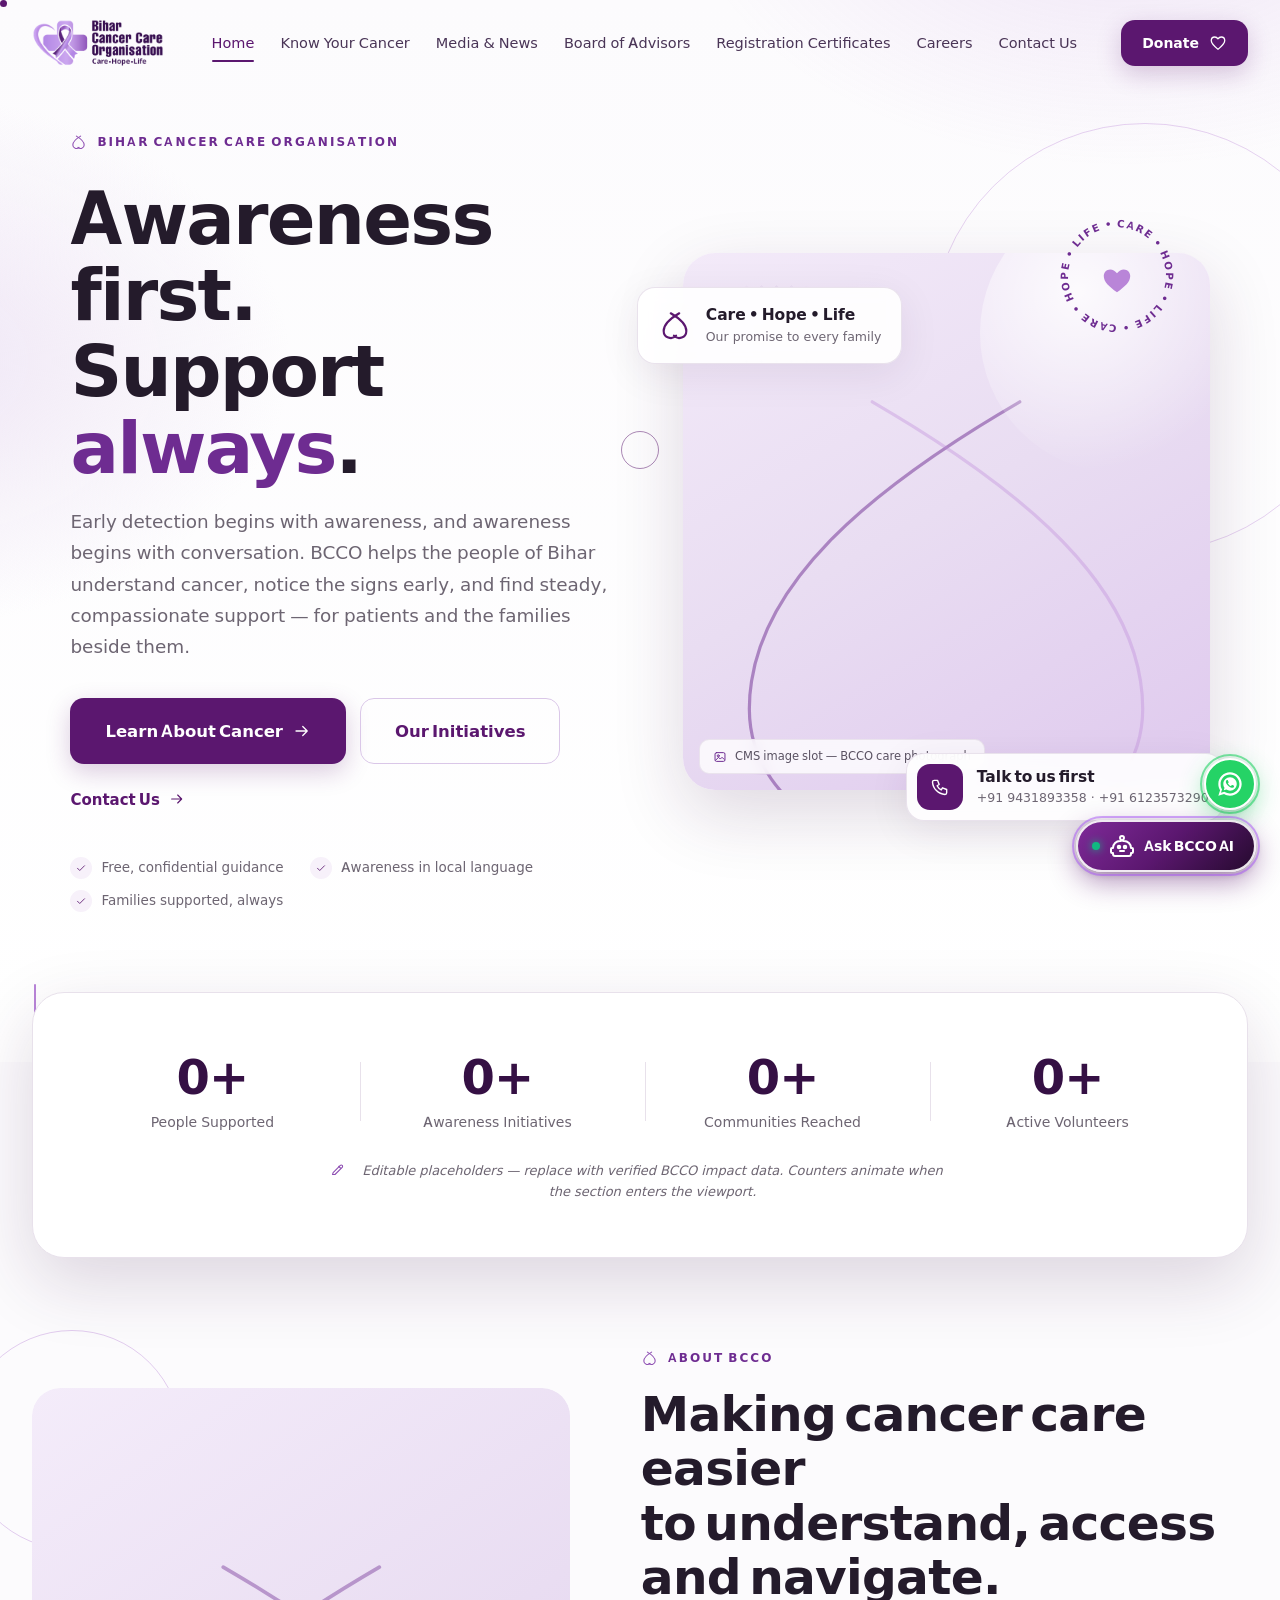
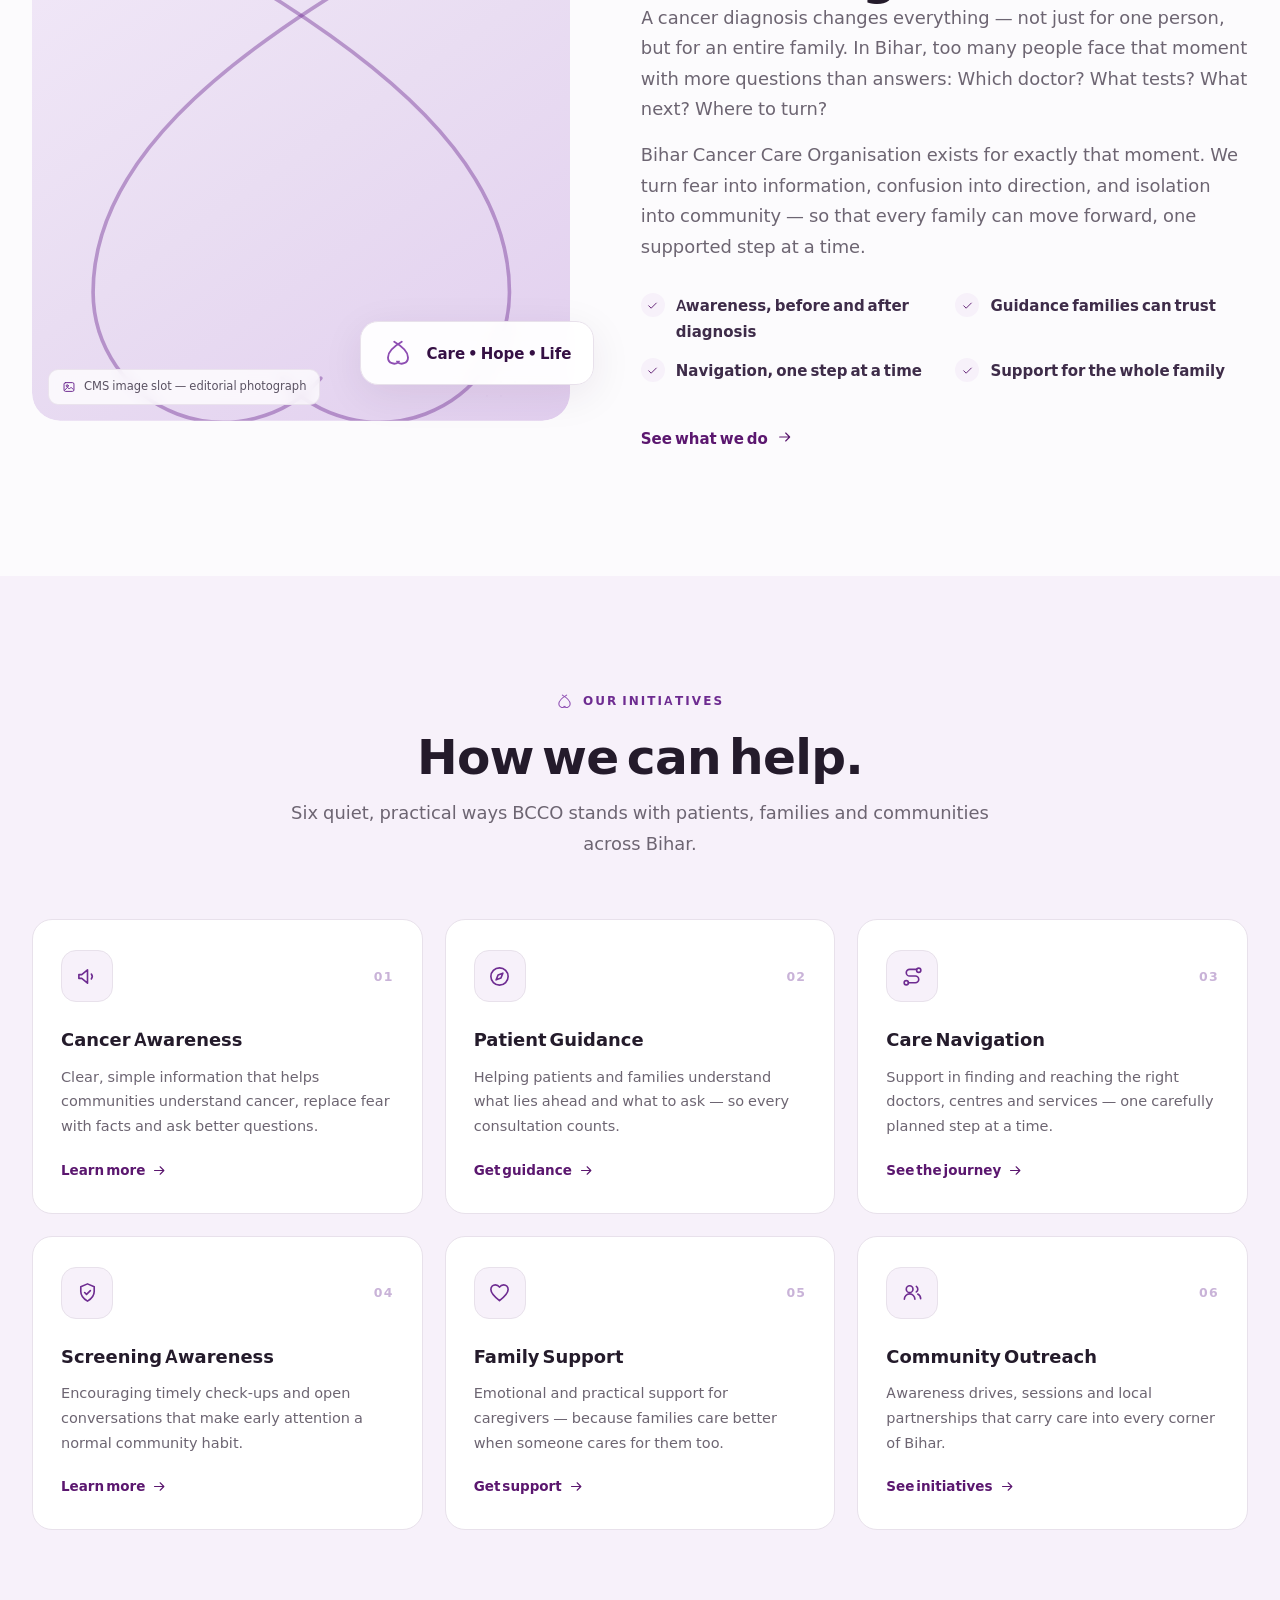
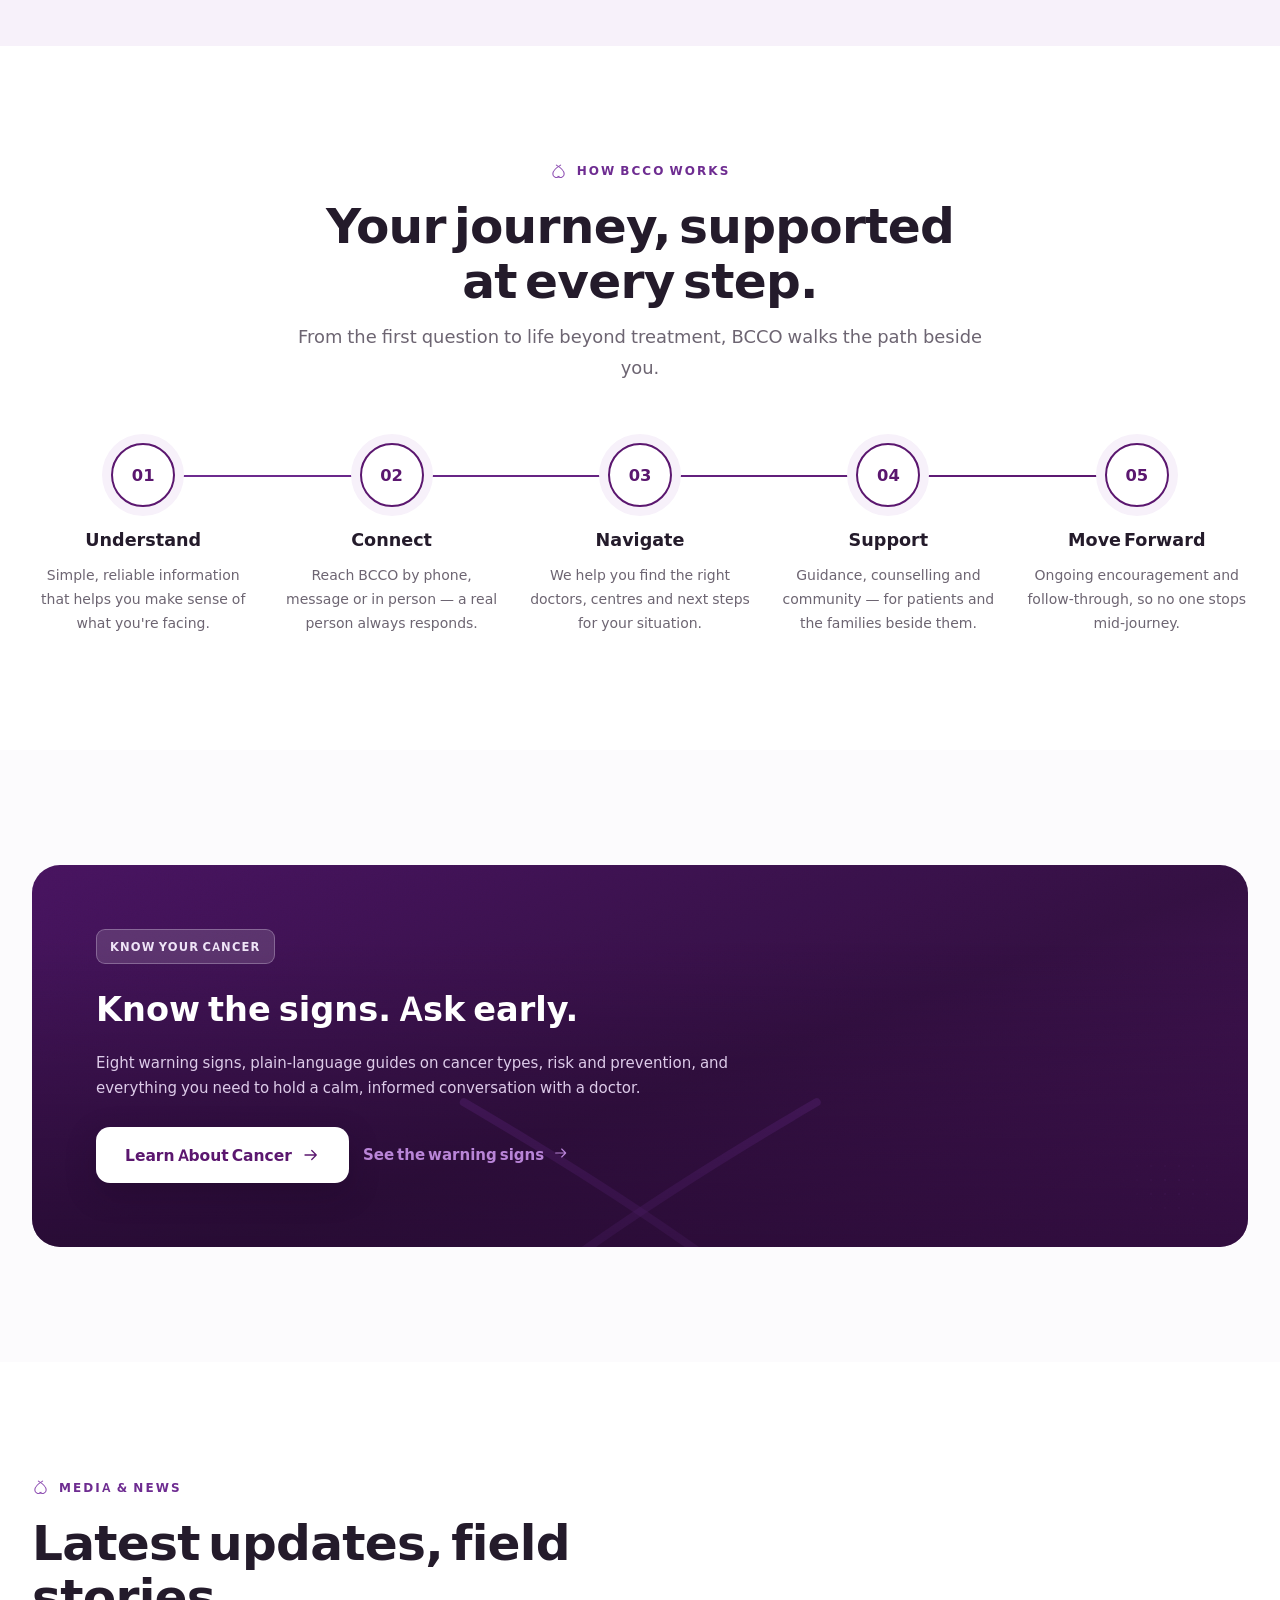
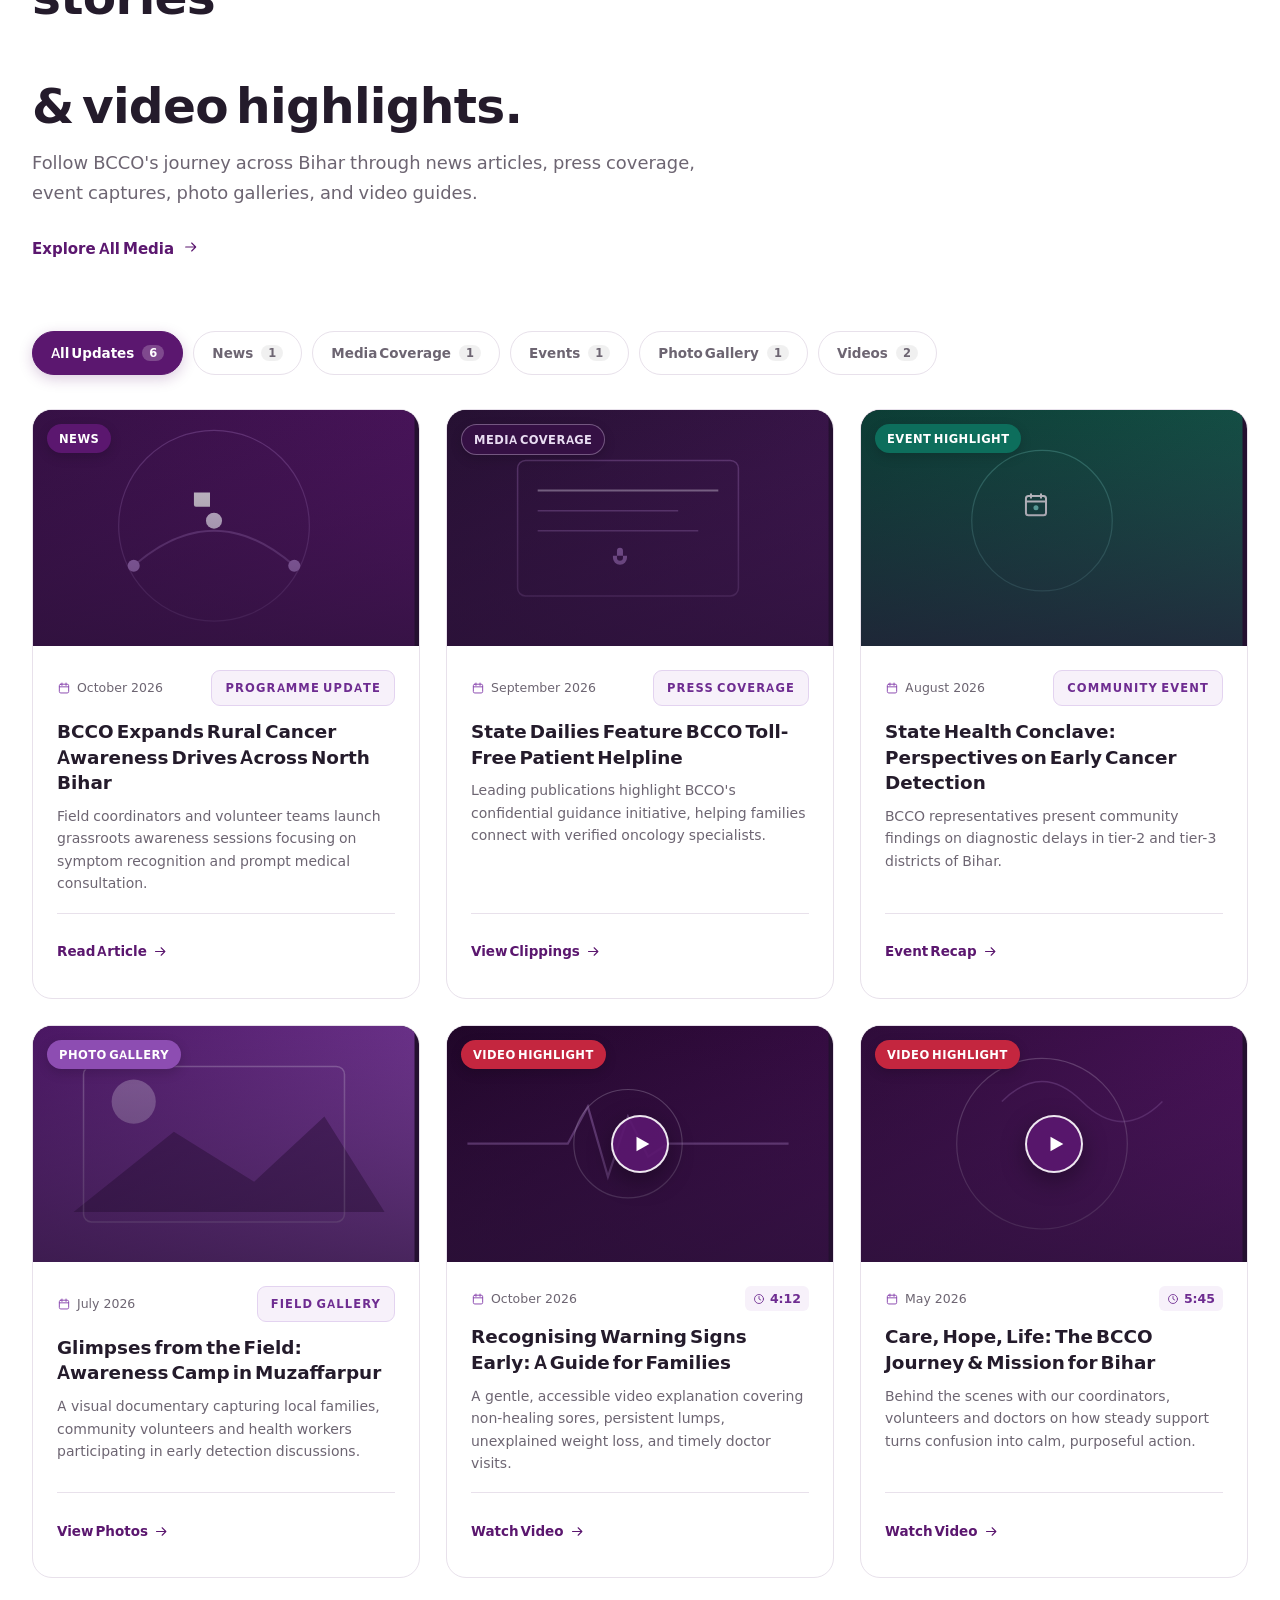
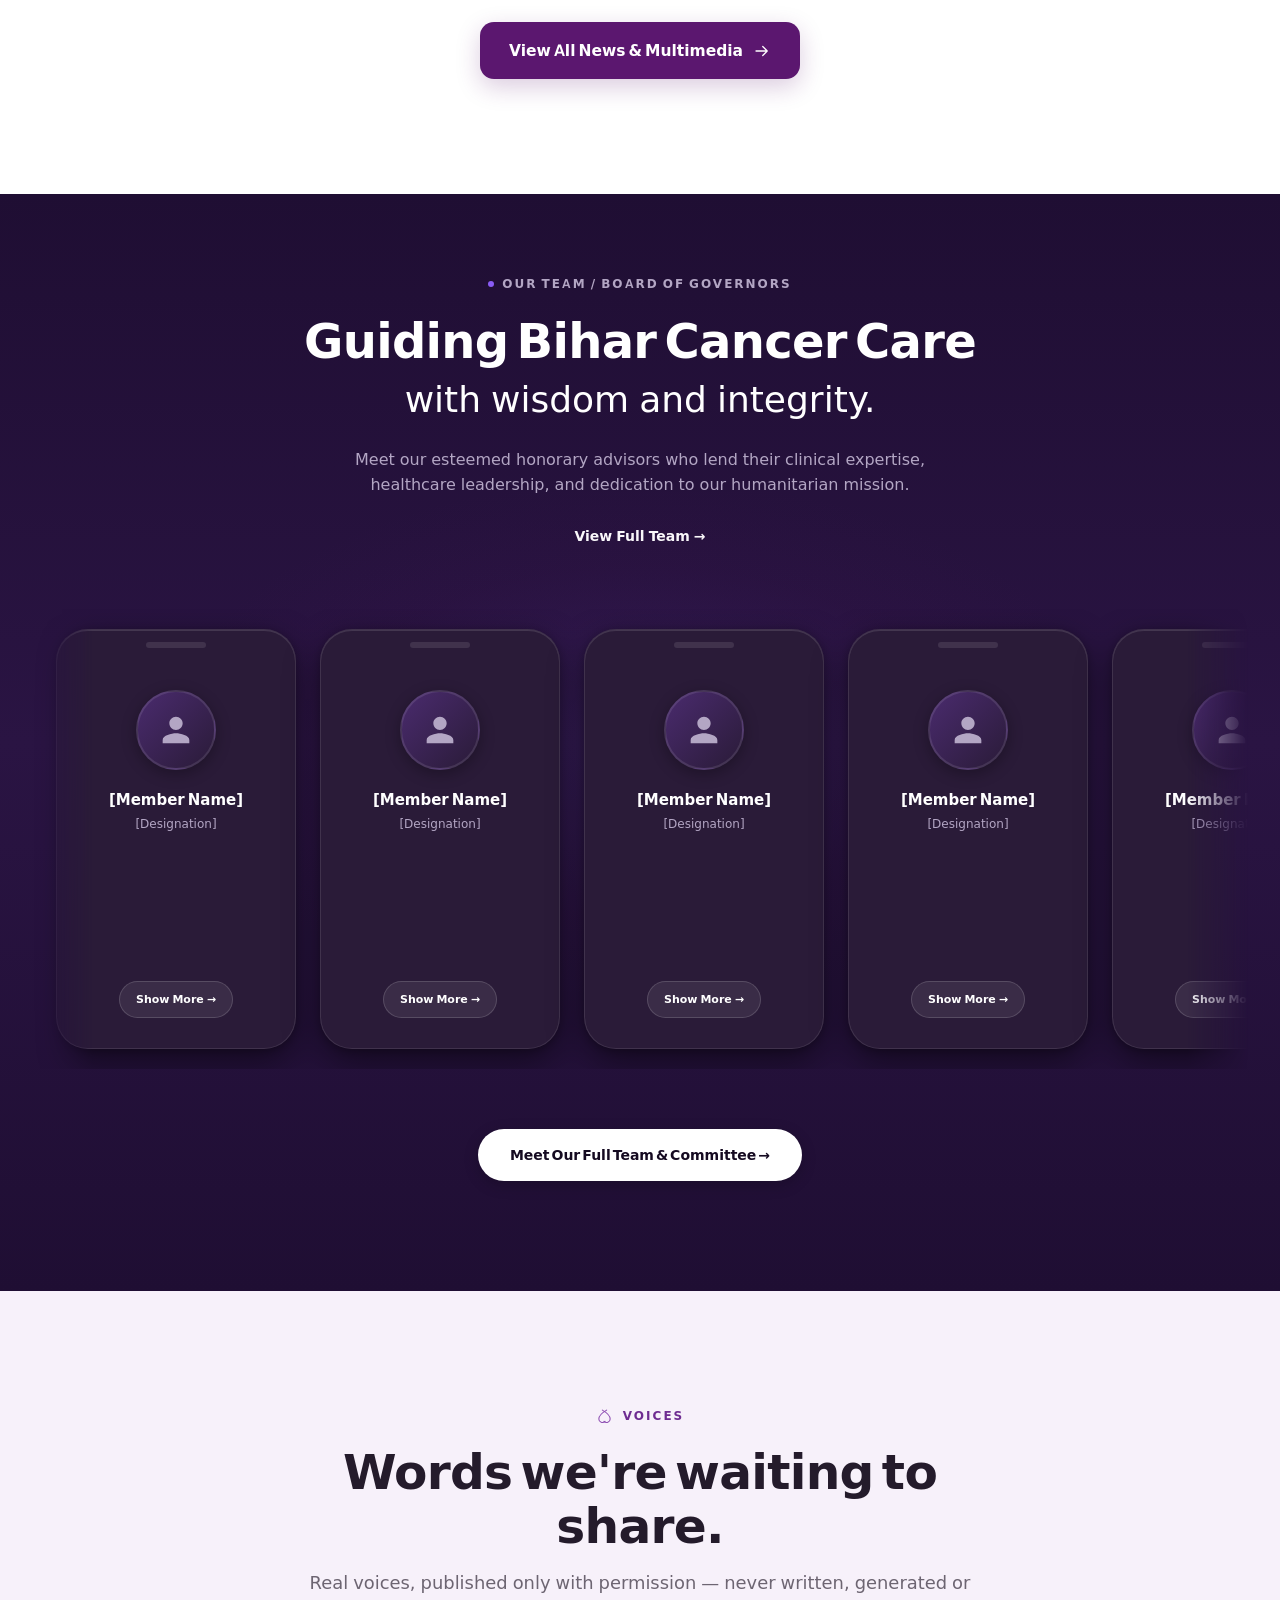
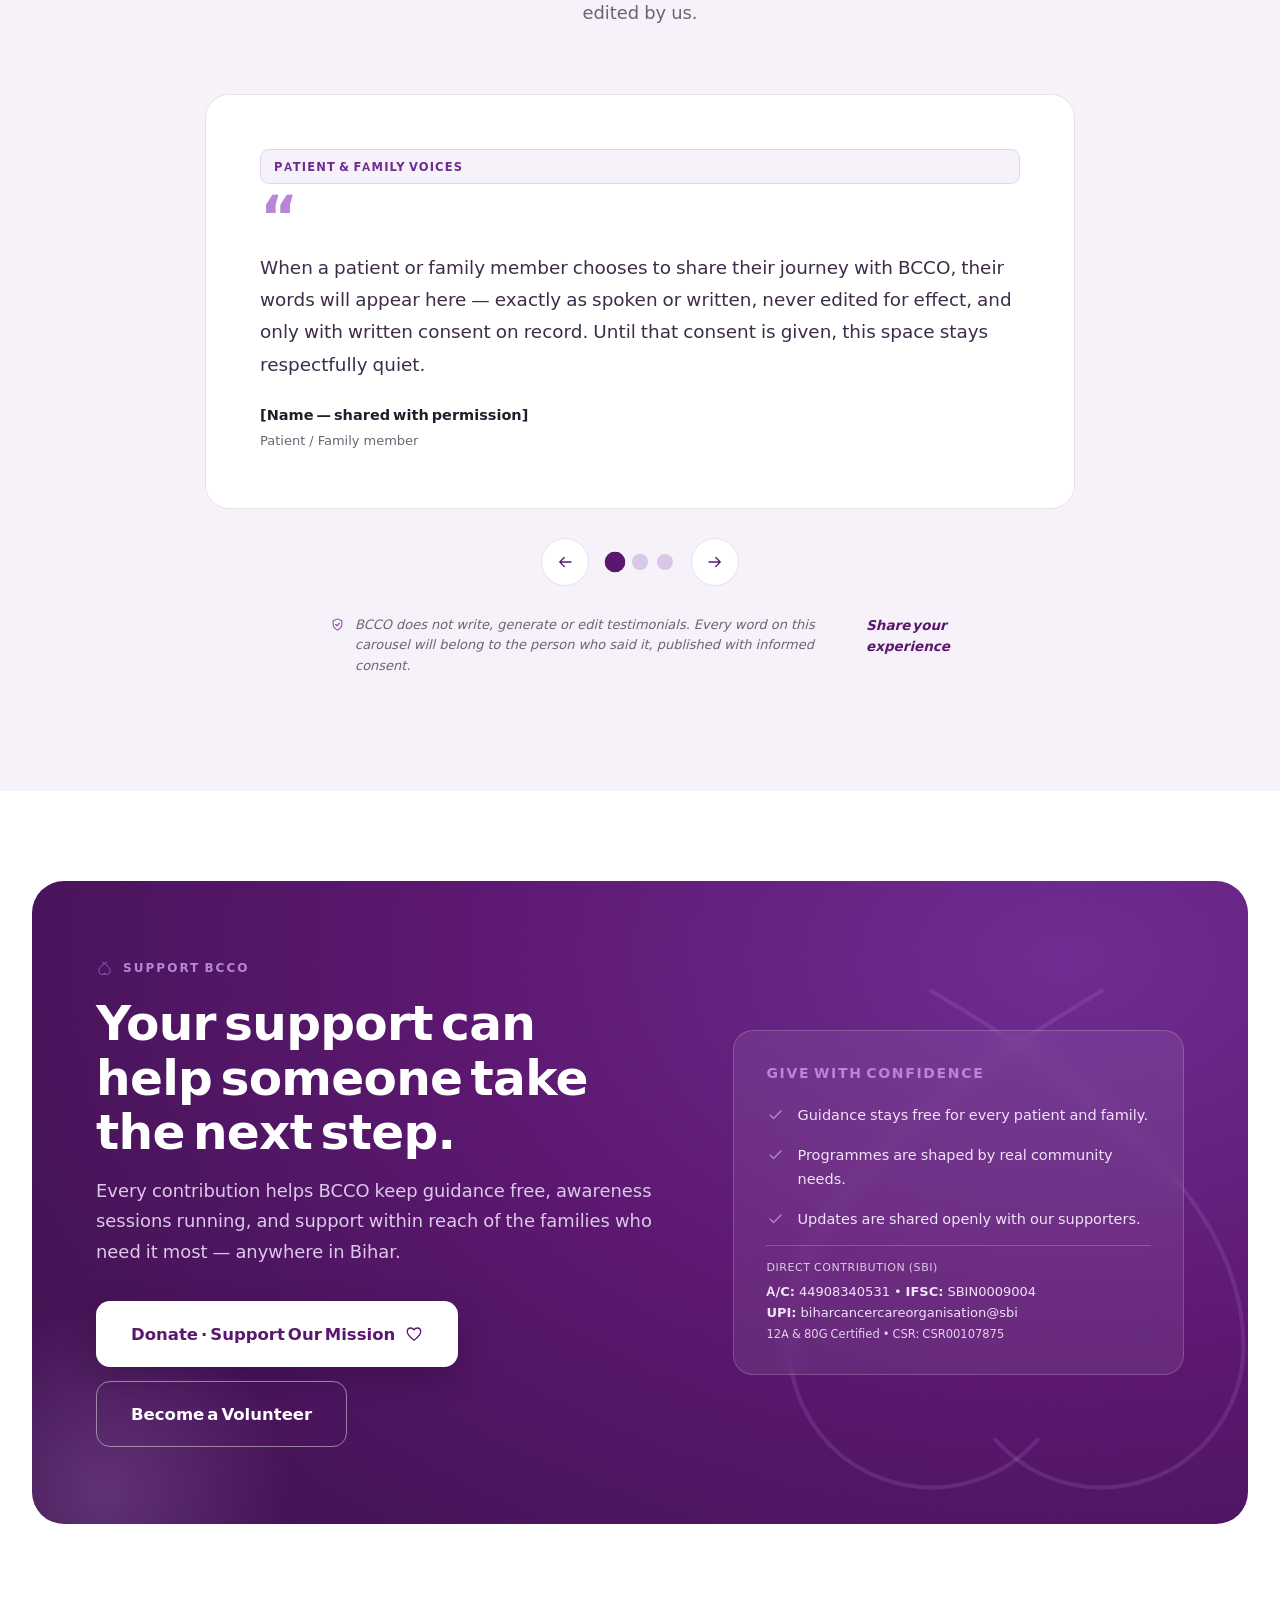
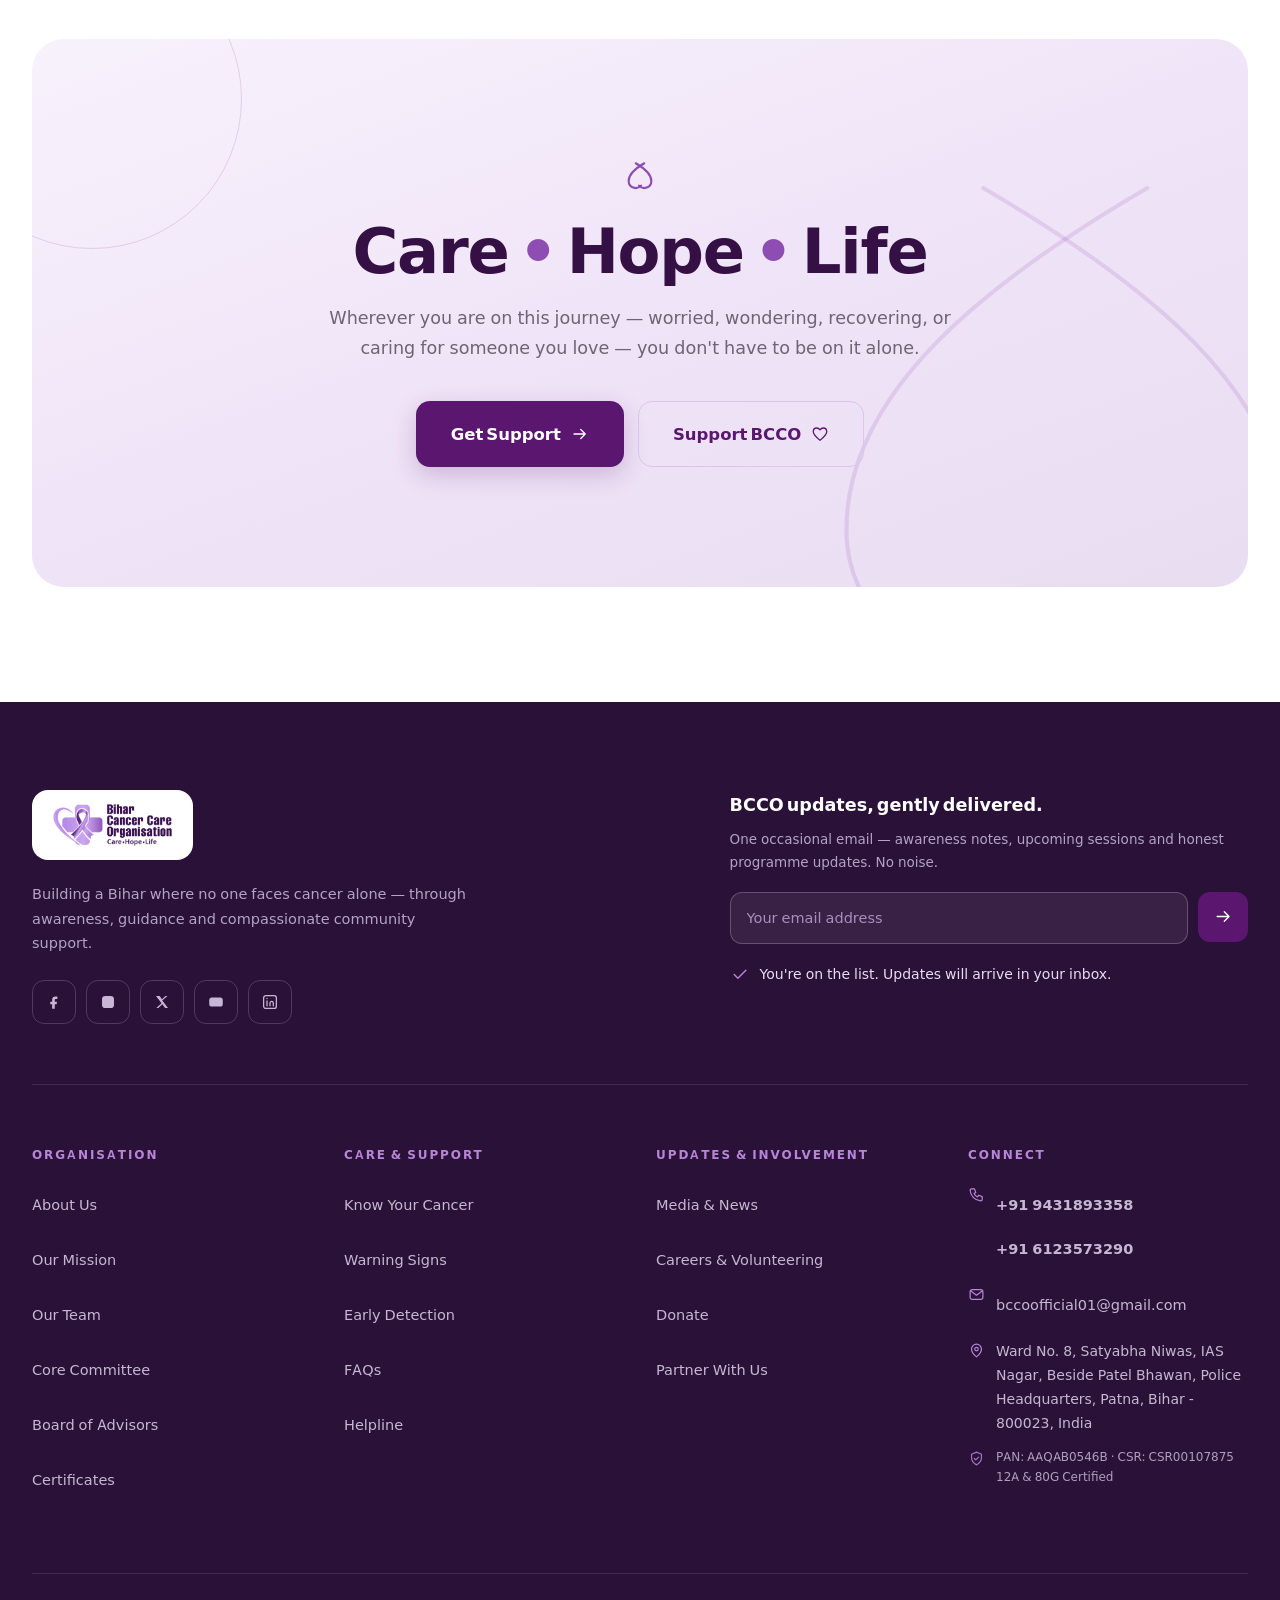
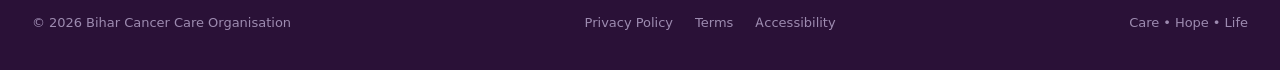
==== commit 1ab8bc54: "fix(layout): add equal breathing space and horizontal centering to hero section" ====
--- a/index.html
+++ b/index.html
@@ -237,7 +237,7 @@
 
   <!-- HERO -->
   <section class="hero" id="top" aria-labelledby="heroTitle">
-    <div class="container--wide hero__inner">
+    <div class="container container--wide hero__inner">
       <div class="hero__copy">
         <p class="eyebrow" data-load style="--ld:.15s"><svg class="eb__mark mk" viewBox="0 0 48 48" aria-hidden="true"><use href="#i-ribbon"/></svg>Bihar Cancer Care Organisation</p>
         <h1 class="hero__title" id="heroTitle">
--- a/css/style.min.css
+++ b/css/style.min.css
@@ -1 +1 @@
-@font-face{font-family:'Inter';font-style:normal;font-weight:400;font-display:swap;src:url('../assets/fonts/inter-400.woff2') format('woff2');unicode-range:U+0000-00FF,U+0131,U+0152-0153,U+02BB-02BC,U+02C6,U+02DA,U+02DC,U+0304,U+0308,U+0329,U+2000-206F,U+20AC,U+2122,U+2191,U+2193,U+2212,U+2215,U+FEFF,U+FFFD}@font-face{font-family:'Inter';font-style:normal;font-weight:500;font-display:swap;src:url('../assets/fonts/inter-500.woff2') format('woff2');unicode-range:U+0000-00FF,U+0131,U+0152-0153,U+02BB-02BC,U+02C6,U+02DA,U+02DC,U+0304,U+0308,U+0329,U+2000-206F,U+20AC,U+2122,U+2191,U+2193,U+2212,U+2215,U+FEFF,U+FFFD}@font-face{font-family:'Inter';font-style:normal;font-weight:600;font-display:swap;src:url('../assets/fonts/inter-600.woff2') format('woff2');unicode-range:U+0000-00FF,U+0131,U+0152-0153,U+02BB-02BC,U+02C6,U+02DA,U+02DC,U+0304,U+0308,U+0329,U+2000-206F,U+20AC,U+2122,U+2191,U+2193,U+2212,U+2215,U+FEFF,U+FFFD}@font-face{font-family:'Plus Jakarta Sans';font-style:normal;font-weight:600;font-display:swap;src:url('../assets/fonts/plus-jakarta-sans-600.woff2') format('woff2');unicode-range:U+0000-00FF,U+0131,U+0152-0153,U+02BB-02BC,U+02C6,U+02DA,U+02DC,U+0304,U+0308,U+0329,U+2000-206F,U+20AC,U+2122,U+2191,U+2193,U+2212,U+2215,U+FEFF,U+FFFD}@font-face{font-family:'Plus Jakarta Sans';font-style:normal;font-weight:700;font-display:swap;src:url('../assets/fonts/plus-jakarta-sans-700.woff2') format('woff2');unicode-range:U+0000-00FF,U+0131,U+0152-0153,U+02BB-02BC,U+02C6,U+02DA,U+02DC,U+0304,U+0308,U+0329,U+2000-206F,U+20AC,U+2122,U+2191,U+2193,U+2212,U+2215,U+FEFF,U+FFFD}@font-face{font-family:'Plus Jakarta Sans';font-style:normal;font-weight:800;font-display:swap;src:url('../assets/fonts/plus-jakarta-sans-800.woff2') format('woff2');unicode-range:U+0000-00FF,U+0131,U+0152-0153,U+02BB-02BC,U+02C6,U+02DA,U+02DC,U+0304,U+0308,U+0329,U+2000-206F,U+20AC,U+2122,U+2191,U+2193,U+2212,U+2215,U+FEFF,U+FFFD}:root{--purple-900:#351044;--purple:#5B176F;--purple-600:#6E2C91;--purple-400:#8D4DB2;--lavender:#B985D8;--lav-200:#E9DDF2;--lav-100:#F7F1FA;--off:#FCFBFD;--white:#ffffff;--ink:#241B2B;--ink-soft:#6D6572;--border:#E8E1EB;--shadow-sm:0 1px 2px rgba(53,16,68,.05);--shadow:0 10px 40px rgba(53,16,68,.08);--shadow-lg:0 24px 70px rgba(53,16,68,.16);--r-sm:12px;--r:16px;--r-lg:24px;--r-xl:32px;--fh:'Plus Jakarta Sans',ui-sans-serif,system-ui,-apple-system,'Segoe UI',sans-serif;--fb:'Inter',ui-sans-serif,system-ui,sans-serif;--ease:cubic-bezier(.22,1,.36,1);--nav-h:76px;--container:1240px;--sec:clamp(72px,9vw,128px);--grain:url("data:image/svg+xml,%3Csvg xmlns='http://www.w3.org/2000/svg' width='140' height='140'%3E%3Cfilter id='n'%3E%3CfeTurbulence type='fractalNoise' baseFrequency='0.85' numOctaves='2' stitchTiles='stitch'/%3E%3C/filter%3E%3Crect width='140' height='140' filter='url(%23n)' opacity='.55'/%3E%3C/svg%3E")}*,*::before,*::after{box-sizing:border-box;margin:0;padding:0}html{scroll-behavior:smooth;-webkit-text-size-adjust:100%}html,body{overflow-x:hidden}body{font-family:var(--fb);font-size:16px;line-height:1.7;color:var(--ink);background:var(--off);-webkit-font-smoothing:antialiased}img{max-width:100%;display:block}a{color:inherit;text-decoration:none}ul{list-style:none}button{font:inherit;background:none;border:0;cursor:pointer;color:inherit}:focus-visible{outline:2px solid var(--purple-600);outline-offset:3px;border-radius:4px}::selection{background:var(--lav-200);color:var(--purple-900)}.sr-only{position:absolute;width:1px;height:1px;padding:0;margin:-1px;overflow:hidden;clip:rect(0 0 0 0);white-space:nowrap;border:0}.skip-link{position:fixed;top:-60px;left:20px;z-index:400;background:var(--purple);color:#fff;padding:12px 22px;border-radius:12px;font-weight:600;transition:top .3s}.skip-link:focus{top:16px}section[id]{scroll-margin-top:96px}.icon{width:20px;height:20px;fill:none;stroke:currentColor;stroke-width:1.7;stroke-linecap:round;stroke-linejoin:round;flex:none}.icon-fill{width:20px;height:20px;fill:currentColor;stroke:none;flex:none}.mk{width:28px;height:28px;fill:none;stroke:currentColor;stroke-width:3;stroke-linecap:round;flex:none}.t-ic{width:24px;height:24px;border-radius:50%;background:var(--lav-100);color:var(--purple);display:grid;place-items:center;flex:none}.t-ic svg{width:13px;height:13px}.container{width:min(var(--container),100% - 48px);margin-inline:auto}.container--wide{width:min(1400px,100% - 48px)}.section{padding-block:var(--sec);position:relative}.section--white{background:#ffffff}.section--tint{background:var(--lav-100)}.section--off{background:var(--off)}.section--deep{background:linear-gradient(160deg,#3A1250,#2A1137);color:#DCC9E9}.h1,.h2,.h3{font-family:var(--fh);color:var(--ink);line-height:1.12;letter-spacing:-.015em;font-weight:800}.h1{font-size:clamp(2.05rem,1.2rem + 3.2vw,3.5rem)}.h2{font-size:clamp(1.9rem,1.2rem + 2.3vw,3.3rem)}.h3{font-size:clamp(1.15rem,1rem + .5vw,1.4rem);font-weight:700;line-height:1.3}.lead{font-size:clamp(1rem,.95rem + .3vw,1.12rem);color:var(--ink-soft);max-width:62ch}.eyebrow{display:inline-flex;align-items:center;gap:10px;font-family:var(--fh);font-weight:700;font-size:12px;letter-spacing:.17em;text-transform:uppercase;color:var(--purple-600);margin-bottom:16px}.eyebrow .eb__mark{width:17px;height:17px;color:var(--purple-400)}.eyebrow--light{color:var(--lavender)}.sec-head{max-width:700px;margin-bottom:clamp(40px,6vw,60px)}.sec-head--center{margin-inline:auto;text-align:center}.sec-head--center .lead{margin-inline:auto}.sec-head .lead{margin-top:16px}.sec-head--center .eyebrow{justify-content:center}.rl{display:block;overflow:hidden;padding-bottom:.1em;margin-bottom:-.1em}.rl>span{display:block}.js .rl>span{transform:translateY(112%);transition:transform .95s var(--ease);transition-delay:calc(var(--i,0) * 110ms)}.rl-parent.in .rl>span{transform:none}.btn{display:inline-flex;align-items:center;justify-content:center;gap:10px;font-family:var(--fh);font-weight:700;font-size:15.5px;min-height:48px;padding:14px 28px;border-radius:14px;border:1.5px solid transparent;transition:transform .3s var(--ease),box-shadow .3s,background .3s,border-color .3s,color .3s;text-align:center}.btn svg{width:18px;height:18px;transition:transform .3s var(--ease)}.btn:hover svg{transform:translateX(5px)}.btn--primary{background:var(--purple);color:#fff;box-shadow:0 8px 24px rgba(91,23,111,.22)}.btn--primary:hover{background:#4C135D;transform:translateY(-2px);box-shadow:0 14px 34px rgba(91,23,111,.3)}.btn--ghost{background:transparent;border-color:#DAC7E8;color:var(--purple)}.btn--ghost:hover{background:var(--lav-100);border-color:#C7A8DF;transform:translateY(-2px)}.btn--light{background:#fff;color:var(--purple);box-shadow:0 10px 30px rgba(20,5,28,.25)}.btn--light:hover{transform:translateY(-2px)}.btn--outline-light{background:transparent;border-color:rgba(255,255,255,.45);color:#fff}.btn--outline-light:hover{background:rgba(255,255,255,.12);border-color:#fff;transform:translateY(-2px)}.btn--lg{padding:18px 34px;font-size:16.5px;min-height:54px}.btn--sm{padding:10px 20px;font-size:14px;min-height:44px}.btn--block{width:100%}.link-arrow{display:inline-flex;align-items:center;gap:9px;font-family:var(--fh);font-weight:700;font-size:15px;color:var(--purple);position:relative;padding-bottom:3px;min-height:44px}.link-arrow::after{content:"";position:absolute;left:0;bottom:0;height:2px;width:100%;background:currentColor;transform:scaleX(0);transform-origin:left;transition:transform .35s var(--ease)}.link-arrow:hover::after{transform:scaleX(1)}.link-arrow svg{width:16px;height:16px;transition:transform .3s var(--ease)}.link-arrow:hover svg{transform:translateX(5px)}.link-arrow--light{color:var(--lavender)}.chip-s{display:inline-flex;align-items:center;gap:7px;font-family:var(--fh);font-weight:700;font-size:11.5px;letter-spacing:.1em;text-transform:uppercase;padding:7px 13px;border-radius:9px;background:var(--lav-100);color:var(--purple-600);border:1px solid #E3D3F0}.chip-s--light{background:rgba(255,255,255,.14);color:#EFE4F7;border-color:rgba(233,221,242,.3)}.cms-note{display:flex;gap:10px;align-items:flex-start;font-size:13px;line-height:1.6;color:var(--ink-soft);font-style:italic;max-width:620px}.cms-note svg{width:15px;height:15px;flex:none;margin-top:3px;color:var(--purple-400)}.cms-note--center{margin:28px auto 0}.notice{display:flex;gap:14px;align-items:flex-start;background:var(--lav-100);border:1px solid #DCC7EA;border-left:4px solid var(--purple-400);border-radius:14px;padding:18px 22px;font-size:14.5px;color:#3E2C49;max-width:860px}.notice svg{width:22px;height:22px;flex:none;color:var(--purple-600);margin-top:2px}.notice b{font-family:var(--fh)}.js .reveal{opacity:0;transform:translateY(26px);transition:opacity .8s var(--ease) var(--d,0ms),transform .8s var(--ease) var(--d,0ms)}.js .reveal.in{opacity:1;transform:none}.js .reveal-img{clip-path:inset(10% 8% 10% 8% round 34px);transition:clip-path 1.15s var(--ease) var(--d,0ms)}.js .reveal-img.in{clip-path:inset(0 0 0 0 round 28px)}.js [data-load]{opacity:0}.js body.is-loaded [data-load]{animation:fadeUp .95s var(--ease) forwards;animation-delay:var(--ld,0s)}@keyframes fadeUp{from{opacity:0;transform:translateY(22px)}to{opacity:1;transform:none}}@keyframes fadeDown{from{opacity:0;transform:translateY(-14px)}to{opacity:1;transform:none}}.hl{display:block;overflow:hidden;padding-bottom:.12em;margin-bottom:-.12em}.hl__i{display:block}.js .hl__i{transform:translateY(115%)}.js body.is-loaded .hl__i{animation:lineIn 1s var(--ease) forwards;animation-delay:var(--ld,0s)}@keyframes lineIn{to{transform:none}}@keyframes floaty{from{transform:translateY(-7px)}to{transform:translateY(9px)}}@keyframes spin{to{transform:rotate(360deg)}}@keyframes shake{0%,100%{transform:translateX(0)}20%,60%{transform:translateX(-4px)}40%,80%{transform:translateX(4px)}}@keyframes popIn{from{opacity:0;transform:translateY(12px)}}@keyframes scrollPulse{0%{transform:scaleY(0);transform-origin:top}45%{transform:scaleY(1);transform-origin:top}55%{transform:scaleY(1);transform-origin:bottom}100%{transform:scaleY(0);transform-origin:bottom}}.float-slow{animation:floaty 6.5s ease-in-out infinite alternate}.float-slow--2{animation-duration:8s;animation-delay:-2.5s}.page{display:none}.page.is-active{display:block}.phero{position:relative;overflow:clip;background:linear-gradient(#FCFBFD,#ffffff);padding:calc(var(--nav-h) + 58px) 0 clamp(44px,6vw,76px)}.phero::before{content:"";position:absolute;inset:0;background:radial-gradient(640px 380px at 88% -18%,rgba(185,133,216,.18),transparent 70%),radial-gradient(520px 320px at -10% 60%,rgba(233,221,242,.65),transparent 70%)}.phero .container{position:relative}.phero__title{margin:6px 0 18px;max-width:22ch}.subnav{position:sticky;top:70px;z-index:40;background:rgba(252,251,253,.92);backdrop-filter:blur(12px);-webkit-backdrop-filter:blur(12px);border-block:1px solid var(--border)}.subnav__in{display:flex;gap:8px;overflow-x:auto;padding:12px 0;scrollbar-width:none}.subnav__in::-webkit-scrollbar{display:none}.schip{white-space:nowrap;padding:10px 18px;min-height:44px;display:inline-flex;align-items:center;border-radius:999px;border:1px solid var(--border);background:#ffffff;font-family:var(--fh);font-weight:700;font-size:13px;color:var(--ink-soft);transition:all .25s}.schip:hover{border-color:#C7A8DF;color:var(--purple)}.schip[aria-current="true"]{background:var(--purple);color:#fff;border-color:var(--purple)}#page-cancer section[id]{scroll-margin-top:150px}.scroll-progress{position:fixed;top:0;left:0;right:0;height:3px;z-index:300;pointer-events:none}.scroll-progress span{display:block;height:100%;background:linear-gradient(90deg,var(--purple-600),var(--purple-400));transform:scaleX(0);transform-origin:left}.nav{position:fixed;inset-inline:0;top:0;z-index:100;transition:background .4s,box-shadow .4s,border-color .4s;border-bottom:1px solid transparent}.js .nav{opacity:0}.js body.is-loaded .nav{animation:fadeDown .8s var(--ease) .1s forwards}.nav__inner{max-width:1400px;margin-inline:auto;display:flex;align-items:center;gap:32px;padding:19px 32px;transition:padding .4s var(--ease)}.nav.scrolled{background:rgba(252,251,253,.86);backdrop-filter:blur(14px) saturate(1.5);-webkit-backdrop-filter:blur(14px) saturate(1.5);border-color:var(--border);box-shadow:0 8px 30px rgba(53,16,68,.06)}.nav.scrolled .nav__inner{padding-block:10px}.brand{display:inline-flex;align-items:center;flex:none}.brand img,.brand-img{height:48px;width:auto;max-width:190px;object-fit:contain;display:block;transition:height .3s var(--ease)}.nav.scrolled .brand img,.nav.scrolled .brand-img{height:42px}.brand-fb{display:none;align-items:center;gap:11px}.brand-fb .mk{width:40px;height:40px;color:var(--purple)}.brand-fb b{font-family:var(--fh);font-weight:800;font-size:17px;line-height:1.15;display:block}.brand-fb small{display:block;font-size:10.5px;letter-spacing:.14em;text-transform:uppercase;color:var(--purple-600);font-weight:600;margin-top:2px}.nav__links{display:flex;gap:2px;margin-left:auto}.nav__link{position:relative;font-size:14.5px;font-weight:500;color:#4A3557;padding:11px 12px;min-height:44px;display:inline-flex;align-items:center;border-radius:9px;transition:color .25s}.nav__link::after{content:"";position:absolute;left:12px;right:12px;bottom:4px;height:2px;border-radius:2px;background:var(--purple);transform:scaleX(0);transform-origin:left;transition:transform .35s var(--ease)}.nav__link:hover,.nav__link.is-active{color:var(--purple)}.nav__link:hover::after,.nav__link.is-active::after{transform:scaleX(1)}.nav__actions{display:flex;align-items:center;gap:14px}.hamburger{display:none;width:48px;height:48px;border-radius:12px;border:1px solid var(--border);background:rgba(255,255,255,.7);position:relative;z-index:110}.hamburger span{position:absolute;left:13px;right:13px;height:2px;background:var(--purple);border-radius:2px;transition:transform .35s var(--ease),top .35s var(--ease)}.hamburger span:nth-child(1){top:18px}.hamburger span:nth-child(2){top:27px}body.menu-open .hamburger span:nth-child(1){top:22px;transform:rotate(45deg)}body.menu-open .hamburger span:nth-child(2){top:22px;transform:rotate(-45deg)}.mmenu{position:fixed;inset:0;z-index:98;background:var(--off);opacity:0;visibility:hidden;transition:opacity .4s var(--ease),visibility .4s;overflow-y:auto;padding:126px 28px 48px}.mmenu.open{opacity:1;visibility:visible}body.menu-open{overflow:hidden}.mmenu__link{display:flex;align-items:center;justify-content:space-between;font-family:var(--fh);font-weight:700;font-size:25px;color:var(--ink);padding:16px 4px;min-height:48px;border-bottom:1px solid var(--border)}.mmenu__link svg{width:20px;height:20px;color:var(--purple-400)}.js .mmenu__link{opacity:0;transform:translateY(18px);transition:opacity .5s var(--ease),transform .5s var(--ease)}.mmenu.open .mmenu__link{opacity:1;transform:none;transition-delay:calc(var(--i) * 55ms + 120ms)}.mmenu__foot{margin-top:32px;display:grid;gap:14px}.mmenu__foot .btn{justify-content:center}.mmenu__meta{font-size:13.5px;color:var(--ink-soft);text-align:center}.mmenu__meta b{color:var(--purple);font-weight:600}.hero{position:relative;background:var(--off);overflow:clip}.hero::before{content:"";position:absolute;inset:0;background:radial-gradient(640px 420px at 88% -12%,rgba(185,133,216,.2),transparent 70%),radial-gradient(560px 380px at -8% 34%,rgba(233,221,242,.75),transparent 70%),linear-gradient(#FCFBFD,#ffffff)}.hero__inner{position:relative;display:grid;grid-template-columns:1.02fr .98fr;gap:clamp(40px,5vw,72px);align-items:center;padding-top:calc(var(--nav-h) + 56px);padding-bottom:150px}.hero__title{font-family:var(--fh);font-weight:800;font-size:clamp(2.35rem,1.1rem + 4.3vw,4.5rem);line-height:1.06;letter-spacing:-.025em;margin:8px 0 24px}.hero__title em{font-style:normal;color:var(--purple-600)}.hero__sub{max-width:52ch;color:var(--ink-soft);font-size:clamp(1rem,.95rem + .35vw,1.15rem)}.hero__ctas{display:flex;flex-wrap:wrap;gap:14px;margin-top:36px;align-items:center}.hero__trust{display:flex;flex-wrap:wrap;gap:10px 26px;margin-top:34px}.hero__trust li{display:flex;align-items:center;gap:9px;font-size:13.5px;font-weight:500;color:var(--ink-soft)}.hero__trust .t-ic{width:22px;height:22px;border-radius:50%;background:var(--lav-100);color:var(--purple);display:grid;place-items:center;flex:none}.hero__trust .t-ic svg{width:12px;height:12px}.hero__visual{position:relative}.hero__ring{position:absolute;width:430px;height:430px;border:1.5px solid rgba(185,133,216,.35);border-radius:50%;right:-150px;top:-130px;pointer-events:none}.hero__panel{position:relative;border-radius:var(--r-xl);overflow:hidden;background:linear-gradient(150deg,#F3EAF9 0%,#E9DDF2 48%,#DFC9EE 100%);aspect-ratio:1/1.02;box-shadow:var(--shadow-lg)}.js .hero__panel{opacity:0;transform:scale(1.045)}.js .is-loaded .hero__panel{animation:heroVisual 1.3s var(--ease) .35s forwards}@keyframes heroVisual{to{opacity:1;transform:scale(1)}}.hero__ribbon{position:absolute;width:112%;left:-6%;top:14%;height:auto}.hero__ribbon path{fill:none;stroke:#6E2C91;stroke-width:.26;stroke-linecap:round;opacity:.5}.hero__ribbon path:nth-child(2){stroke:#B985D8;opacity:.35}.hero__blob{position:absolute;width:280px;height:280px;border-radius:50%;background:radial-gradient(circle at 35% 35%,rgba(255,255,255,.85),rgba(255,255,255,0) 70%);top:-60px;right:-50px}.hero__dots{position:absolute;left:26px;top:26px;width:130px;height:96px;background-image:radial-gradient(rgba(110,44,145,.32) 1.3px,transparent 1.3px);background-size:15px 15px;-webkit-mask-image:radial-gradient(closest-side,#000,transparent);mask-image:radial-gradient(closest-side,#000,transparent)}.ph__tag{position:absolute;left:16px;bottom:16px;display:inline-flex;align-items:center;gap:8px;background:rgba(255,255,255,.78);backdrop-filter:blur(6px);border:1px solid rgba(232,225,235,.9);border-radius:10px;padding:7px 13px;font-size:11.5px;font-weight:500;color:#5A5262}.ph__tag svg{width:14px;height:14px;color:var(--purple-600)}.hero__card{position:absolute;background:rgba(255,255,255,.9);backdrop-filter:blur(10px);border:1px solid rgba(232,225,235,.95);border-radius:18px;box-shadow:var(--shadow);padding:16px 20px;display:flex;align-items:center;gap:14px;z-index:2}.hero__card .mk{width:34px;height:34px;color:var(--purple);flex:none}.hero__card b{display:block;font-family:var(--fh);font-weight:700;font-size:15.5px;line-height:1.25}.hero__card small{display:block;font-size:12.5px;color:var(--ink-soft);margin-top:2px}.hero__card--tl{top:34px;left:-46px}.hero__card--br{bottom:-30px;right:-14px;padding:10px 14px 10px 10px}.hero__card--br .call-ic{width:46px;height:46px;border-radius:13px;background:var(--purple);color:#fff;display:grid;place-items:center;flex:none}.hero__card--br .call-ic svg{width:20px;height:20px}.hero__orbit{position:absolute;top:-38px;right:6%;width:122px;height:122px;z-index:3}.hero__orbit svg{width:100%;height:100%;animation:spin 26s linear infinite}.hero__orbit text{font-family:var(--fh);font-weight:700;font-size:10px;letter-spacing:.24em;fill:var(--purple-600)}.scroll-hint{position:absolute;left:34px;bottom:34px;display:flex;align-items:center;gap:12px;color:var(--ink-soft);font-size:12px;letter-spacing:.18em;text-transform:uppercase;font-weight:600}.scroll-hint i{display:block;width:2px;height:44px;background:var(--lavender);border-radius:2px;animation:scrollPulse 2.4s var(--ease) infinite}.stats{position:relative;z-index:5;margin-top:-70px;background:transparent}.stats__card{background:#fff;border:1px solid var(--border);border-radius:var(--r-xl);box-shadow:var(--shadow-lg);padding:clamp(34px,4.5vw,56px)}.stats__grid{display:grid;grid-template-columns:repeat(4,1fr);gap:clamp(20px,3vw,40px)}.stat{text-align:center;position:relative}.stat + .stat::before{content:"";position:absolute;left:-14px;top:15%;bottom:15%;width:1px;background:var(--border)}.stat__num{font-family:var(--fh);font-weight:800;font-size:clamp(2.1rem,1.4rem + 2vw,3.1rem);color:var(--purple-900);letter-spacing:-.02em;display:block;line-height:1.1}.stat__label{display:block;margin-top:8px;font-size:14px;font-weight:500;color:var(--ink-soft)}.stats .cms-note{margin:26px auto 0;justify-content:center;text-align:center}.stats .cms-note svg{margin-top:2px}.ph{position:relative;overflow:hidden;border-radius:var(--r-lg)}.ph--a{background:linear-gradient(145deg,#F4ECFA 0%,#E9DDF2 55%,#E2CFEF 100%)}.ph--b{background:linear-gradient(155deg,#4A1563 0%,#351044 55%,#5B176F 120%)}.ph--c{background:linear-gradient(140deg,#EFE3F8 0%,#E5D4F1 60%,#DCC6EC 100%)}.ph__ribbon{position:absolute;left:-8%;top:16%;width:116%;height:auto;transition:transform 1.4s var(--ease)}.ph__ribbon path{fill:none;stroke:#6E2C91;stroke-width:.28;stroke-linecap:round;opacity:.42}.ph--b .ph__ribbon path{stroke:#B985D8;opacity:.3}.ph:hover .ph__ribbon{transform:scale(1.045) rotate(1.5deg)}.ph__dots{position:absolute;right:22px;bottom:22px;width:110px;height:80px;background-image:radial-gradient(rgba(110,44,145,.28) 1.2px,transparent 1.2px);background-size:14px 14px;-webkit-mask-image:radial-gradient(closest-side,#000,transparent);mask-image:radial-gradient(closest-side,#000,transparent)}.ph--b .ph__dots{background-image:radial-gradient(rgba(233,221,242,.4) 1.2px,transparent 1.2px)}.ph--b .ph__tag{background:rgba(26,8,36,.55);color:#E9DDF2;border-color:rgba(233,221,242,.25)}.ph--b .ph__tag svg{color:var(--lavender)}.about__grid{display:grid;grid-template-columns:.94fr 1.06fr;gap:clamp(40px,5.5vw,84px);align-items:center}.about__media{position:relative}.about__media .ph{aspect-ratio:4/4.7;border-radius:28px}.about__badge{position:absolute;right:-24px;bottom:36px;background:rgba(255,255,255,.94);backdrop-filter:blur(8px);border:1px solid var(--border);border-radius:18px;box-shadow:var(--shadow);padding:16px 22px;display:flex;align-items:center;gap:13px}.about__badge .mk{width:30px;height:30px;color:var(--purple-400)}.about__badge b{font-family:var(--fh);font-weight:800;font-size:15px;color:var(--purple-900)}.about__media::before{content:"";position:absolute;width:220px;height:220px;border:1.5px solid rgba(185,133,216,.4);border-radius:50%;left:-70px;top:-58px}.about__copy .lead + .lead{margin-top:16px}.pillars{display:grid;grid-template-columns:1fr 1fr;gap:14px 22px;margin-top:30px}.pillars li{display:flex;gap:11px;align-items:flex-start;font-family:var(--fh);font-weight:600;font-size:15px;color:#3E2C49}.pillars .t-ic{width:24px;height:24px;border-radius:50%;background:var(--lav-100);color:var(--purple);display:grid;place-items:center;flex:none;margin-top:1px}.pillars .t-ic svg{width:13px;height:13px}.about__copy .link-arrow{margin-top:34px}.inv-grid{display:grid;grid-template-columns:repeat(3,1fr);gap:20px}.inv-grid--4{grid-template-columns:repeat(4,1fr)}.inv{background:#fff;border:1px solid var(--border);border-radius:20px;padding:28px 26px;transition:transform .4s var(--ease),box-shadow .4s,border-color .4s,background .4s;position:relative}.section--tint .inv{background:#fff}.inv:hover{transform:translateY(-6px);box-shadow:var(--shadow);background:#FBF7FE;border-color:#D9C7E6}.inv__ic{width:50px;height:50px;border-radius:14px;background:var(--lav-100);border:1px solid var(--border);color:var(--purple-600);display:grid;place-items:center;margin-bottom:18px;transition:transform .4s var(--ease)}.inv__ic svg{width:22px;height:22px}.inv:hover .inv__ic{transform:translateY(-3px)}.inv h3{font-family:var(--fh);font-weight:700;font-size:1.1rem;margin-bottom:9px;line-height:1.3}.inv p{font-size:14px;color:var(--ink-soft)}.inv__link{display:inline-flex;align-items:center;gap:7px;margin-top:18px;font-family:var(--fh);font-weight:700;font-size:13.5px;color:var(--purple)}.inv__link svg{width:15px;height:15px;transition:transform .35s var(--ease)}.inv:hover .inv__link svg{transform:translateX(5px)}.inv__cover::after{content:"";position:absolute;inset:0;border-radius:inherit}.svc-grid{display:grid;grid-template-columns:repeat(3,1fr);gap:22px}.svc{position:relative;background:#fff;border:1px solid var(--border);border-radius:20px;padding:30px 28px;transition:transform .4s var(--ease),box-shadow .4s,border-color .4s,background .4s}.section--off .svc,.section--tint .svc{background:#fff}.svc:hover{transform:translateY(-6px);box-shadow:var(--shadow);border-color:#D9C7E6;background:#FBF7FE}.svc__link::after{content:"";position:absolute;inset:0;border-radius:inherit}.svc__top{display:flex;justify-content:space-between;align-items:center;margin-bottom:22px}.svc__icon{width:52px;height:52px;border-radius:15px;display:grid;place-items:center;color:var(--purple-600);background:var(--lav-100);border:1px solid var(--border);transition:transform .4s var(--ease)}.svc__icon svg{width:23px;height:23px}.svc:hover .svc__icon{transform:translateY(-3px)}.svc__num{font-family:var(--fh);font-weight:700;font-size:12.5px;letter-spacing:.1em;color:#C9B3D8}.svc h3{font-family:var(--fh);font-size:1.12rem;margin-bottom:10px}.svc p{font-size:14.5px;color:var(--ink-soft)}.svc__arrow{display:inline-flex;align-items:center;gap:7px;margin-top:20px;font-family:var(--fh);font-weight:700;font-size:13.5px;color:var(--purple)}.svc__arrow svg{width:15px;height:15px;transition:transform .35s var(--ease)}.svc:hover .svc__arrow svg{transform:translateX(5px)}.j-track{position:relative;display:grid;grid-template-columns:repeat(5,1fr);gap:26px}.j-line{position:absolute;top:32px;left:10%;right:10%;height:2px;background:var(--lav-200)}.j-line i{display:block;height:100%;background:linear-gradient(90deg,var(--purple-600),var(--purple));transform:scaleX(0);transform-origin:left;transition:transform 1.5s var(--ease) .15s}.journey.in .j-line i{transform:scaleX(1)}.js .j-step{opacity:0;transform:translateY(26px);transition:opacity .75s var(--ease),transform .75s var(--ease);transition-delay:calc(var(--i) * 130ms + .1s)}.journey.in .j-step{opacity:1;transform:none}.j-step{text-align:center;position:relative}.j-step__dot{width:64px;height:64px;margin:0 auto 18px;border-radius:50%;background:#fff;border:2px solid var(--lav-200);display:grid;place-items:center;font-family:var(--fh);font-weight:800;font-size:1.02rem;color:var(--purple-600);position:relative;z-index:1;transition:border-color .5s,box-shadow .5s,color .5s}.journey.in .j-step__dot{border-color:var(--purple);box-shadow:0 0 0 9px var(--lav-100);color:var(--purple)}.j-step h3{font-family:var(--fh);font-size:1.1rem;margin-bottom:8px}.j-step p{font-size:14px;color:var(--ink-soft);max-width:230px;margin-inline:auto}.aware-feat{position:relative;border-radius:28px;overflow:hidden;color:#fff;background:linear-gradient(160deg,#4A1563,#351044 55%,#5B176F 130%);display:flex;align-items:flex-end}.aware-feat--band{min-height:0;padding:clamp(36px,6vw,64px)}.aware-feat::after{content:"";position:absolute;inset:0;background:linear-gradient(180deg,rgba(30,9,40,.05) 20%,rgba(28,8,38,.55));pointer-events:none}.aware-feat::before{content:"";position:absolute;inset:0;background-image:var(--grain);opacity:.08;mix-blend-mode:overlay}.aware-feat__in{position:relative;z-index:2;padding:clamp(28px,4vw,46px);max-width:640px}.aware-feat--band .aware-feat__in{padding:0}.aware-feat h3{color:#fff;font-size:clamp(1.5rem,1.2rem + 1.2vw,2.1rem);margin:16px 0 12px}.aware-feat p{color:#DDCBE9;font-size:15px}.aware-feat__ctas{display:flex;flex-wrap:wrap;gap:14px;align-items:center;margin-top:26px}.deepband{position:relative;overflow:hidden;border-radius:var(--r-xl);background:radial-gradient(120% 150% at 85% 12%,#6E2C91 0%,#5B176F 42%,#351044 100%);color:#fff;padding:clamp(40px,6vw,84px) clamp(26px,5vw,80px)}.deepband::before{content:"";position:absolute;inset:0;background-image:var(--grain);opacity:.09;mix-blend-mode:overlay;pointer-events:none}.deepband .ribbon-art{position:absolute;right:-9%;top:4%;width:56%;height:auto;opacity:.9;pointer-events:none}.deepband .ribbon-art path{fill:none;stroke:#B985D8;stroke-width:.3;stroke-linecap:round;opacity:.2}.deepband__glow{position:absolute;width:420px;height:420px;border-radius:50%;background:radial-gradient(circle,rgba(185,133,216,.28),transparent 65%);left:-140px;bottom:-180px}.deepband .h2{color:#fff;max-width:16ch}.deepband .lead{color:#DCC9E9;margin-top:18px}.deepband__ctas{display:flex;flex-wrap:wrap;gap:14px;margin-top:34px}.deepband__grid{position:relative;display:grid;grid-template-columns:1.12fr .88fr;gap:clamp(36px,5vw,72px);align-items:center}.deepband__list{background:rgba(255,255,255,.08);border:1px solid rgba(255,255,255,.18);backdrop-filter:blur(8px);border-radius:20px;padding:30px 32px}.deepband__list h4{font-family:var(--fh);font-size:14px;letter-spacing:.12em;text-transform:uppercase;color:var(--lavender);margin-bottom:18px}.deepband__list li{display:flex;gap:12px;align-items:flex-start;font-size:14.5px;color:#EFE3F7}.deepband__list li + li{margin-top:15px}.deepband__list svg{width:19px;height:19px;flex:none;color:var(--lavender);margin-top:2px}.duo{display:grid;grid-template-columns:1fr 1fr;gap:26px}.duo__col{background:#fff;border:1px solid var(--border);border-radius:22px;padding:clamp(26px,3vw,40px)}.duo__col h3{margin-bottom:6px}.duo__col>p{font-size:14.5px;color:var(--ink-soft);margin-bottom:18px}.duo__col ul li{display:flex;gap:12px;align-items:flex-start;padding:13px 0;border-bottom:1px dashed var(--border);font-size:14.5px}.duo__col ul li:last-child{border-bottom:0;padding-bottom:4px}.duo__col ul b{font-family:var(--fh);font-weight:700;display:block;font-size:14.5px}.duo__col ul span{color:var(--ink-soft);font-size:13.5px}.duo__col .t-ic{width:24px;height:24px;border-radius:50%;background:var(--lav-100);color:var(--purple);display:grid;place-items:center;flex:none;margin-top:2px}.duo__col .t-ic svg{width:13px;height:13px}.duo__col--act .t-ic{background:#EAF3EC;color:#2E7D4F}.tgrid{display:grid;grid-template-columns:repeat(4,1fr);gap:18px}.tcard{background:#fff;border:1px solid var(--border);border-radius:18px;padding:24px;transition:transform .4s var(--ease),box-shadow .4s,border-color .4s;display:flex;flex-direction:column}.tcard:hover{transform:translateY(-5px);box-shadow:var(--shadow);border-color:#D9C7E6}.tcard__idx{font-family:var(--fh);font-weight:800;font-size:12px;letter-spacing:.14em;color:var(--lavender)}.tcard .chip-s{margin-top:10px;align-self:flex-start}.tcard h3{font-family:var(--fh);font-size:1.05rem;margin:12px 0 8px}.tcard p{font-size:13.5px;color:var(--ink-soft)}.framing{display:flex;gap:14px;align-items:flex-start;background:#fff;border:1px solid var(--border);border-left:4px solid var(--purple-400);border-radius:14px;padding:20px 24px;font-size:14.5px;color:#3E2C49;max-width:860px;margin-top:32px}.framing svg{width:22px;height:22px;flex:none;color:var(--purple-600);margin-top:2px}.faq-wrap{max-width:860px;margin-inline:auto}.faq-item{border-bottom:1px solid var(--border)}.faq-item:first-child{border-top:1px solid var(--border)}.faq-q{width:100%;display:flex;align-items:center;justify-content:space-between;gap:20px;text-align:left;padding:22px 4px;min-height:48px;font-family:var(--fh);font-weight:700;font-size:1.04rem;color:var(--ink);transition:color .3s}.faq-q:hover{color:var(--purple)}.faq-q svg{width:20px;height:20px;flex:none;color:var(--purple-400);transition:transform .4s var(--ease)}.faq-item.open .faq-q{color:var(--purple)}.faq-item.open .faq-q svg{transform:rotate(45deg)}.faq-a{display:grid;grid-template-rows:0fr;transition:grid-template-rows .45s var(--ease)}.faq-item.open .faq-a{grid-template-rows:1fr}.faq-a__in{overflow:hidden}.faq-a__in p{padding:0 44px 24px 4px;color:var(--ink-soft);font-size:15px;max-width:70ch}.docgrid{display:grid;grid-template-columns:repeat(3,1fr);gap:22px}.doc{background:#fff;border:1px solid var(--border);border-radius:22px;padding:30px;display:flex;flex-direction:column;transition:transform .4s var(--ease),box-shadow .4s}.doc:hover{transform:translateY(-5px);box-shadow:var(--shadow)}.doc__head{display:flex;gap:16px;align-items:flex-start;margin-bottom:20px}.doc__ic{width:52px;height:52px;border-radius:15px;background:var(--lav-100);border:1px solid var(--border);color:var(--purple-600);display:grid;place-items:center;flex:none}.doc__ic svg{width:24px;height:24px}.doc__head h3{font-family:var(--fh);font-size:1.08rem;margin-bottom:10px}.doc__meta{margin-bottom:24px}.doc__meta div{display:flex;justify-content:space-between;gap:14px;padding:10px 0;border-bottom:1px dashed var(--border);font-size:13.5px}.doc__meta dt{color:var(--ink-soft)}.doc__meta dd{font-family:var(--fh);font-weight:600;color:#4A3557;text-align:right}.doc__actions{display:flex;gap:10px;flex-wrap:wrap;margin-top:auto}.docframe{margin:22px 0;border:1.5px dashed #C7A8DF;border-radius:18px;background:var(--lav-100);min-height:260px;display:grid;place-items:center;text-align:center;padding:34px;position:relative;overflow:hidden}.docframe__in{position:relative;max-width:400px}.docframe .ribbon-art{position:absolute;left:50%;top:50%;width:300px;transform:translate(-50%,-50%);opacity:.5}.docframe .ribbon-art path{fill:none;stroke:#8D4DB2;stroke-width:.22;stroke-linecap:round;opacity:.25}.docframe__in h4{font-family:var(--fh);font-size:1.05rem;margin-bottom:8px;position:relative}.docframe__in p{font-size:13.5px;color:var(--ink-soft);position:relative}.empty{background:#fff;border:1px solid var(--border);border-radius:24px;padding:clamp(36px,6vw,64px);text-align:center;max-width:720px;margin-inline:auto}.empty__ic{width:72px;height:72px;border-radius:20px;background:var(--lav-100);border:1px solid var(--border);color:var(--purple);display:grid;place-items:center;margin:0 auto 22px}.empty__ic svg{width:30px;height:30px}.empty h3{font-size:clamp(1.3rem,1.1rem + .8vw,1.6rem);margin-bottom:12px}.empty p{color:var(--ink-soft);font-size:15px;max-width:48ch;margin:0 auto 22px}.file{display:flex;gap:16px;align-items:center;border:1.5px dashed #C7A8DF;border-radius:14px;padding:18px 20px;background:var(--lav-100);cursor:pointer;transition:border-color .25s,box-shadow .25s;min-height:48px}.file:focus-within{outline:2px solid var(--purple-600);outline-offset:3px}.file.has-err{border-color:#B3425A;background:#FDF3F5}.file input{position:absolute;width:1px;height:1px;opacity:0;overflow:hidden}.file__ic{width:44px;height:44px;border-radius:12px;background:#fff;border:1px solid var(--border);color:var(--purple);display:grid;place-items:center;flex:none}.file__ic svg{width:20px;height:20px}.file__txt b{display:block;font-family:var(--fh);font-size:14.5px}.file__txt small{display:block;font-size:12.5px;color:var(--ink-soft)}.file__name{margin-left:auto;font-size:12.5px;color:var(--purple-600);font-weight:600;text-align:right;max-width:40%;overflow-wrap:anywhere}.form-note{font-size:12.5px;line-height:1.6;color:var(--ink-soft);font-style:italic;margin-top:14px}.ftabs{display:flex;gap:8px;flex-wrap:wrap;margin-bottom:30px}.ftab{padding:10px 22px;min-height:44px;display:inline-flex;align-items:center;border-radius:999px;border:1px solid var(--border);background:#fff;font-family:var(--fh);font-weight:700;font-size:13.5px;color:var(--ink-soft);transition:all .25s}.ftab:hover{border-color:#C7A8DF;color:var(--purple)}.ftab[aria-pressed="true"]{background:var(--purple);color:#fff;border-color:var(--purple)}.ngrid{display:grid;grid-template-columns:repeat(3,1fr);gap:20px}.ncard{background:#fff;border:1px solid var(--border);border-radius:20px;padding:26px;display:flex;flex-direction:column}.ncard.hide{display:none}.ncard.pop{animation:popIn .5s var(--ease)}.ncard h3{font-family:var(--fh);font-size:1.1rem;margin:14px 0 10px;line-height:1.35}.ncard p{font-size:14px;color:var(--ink-soft)}.ncard__meta{display:flex;align-items:center;gap:8px;margin-top:auto;padding-top:18px;font-size:12.5px;color:var(--ink-soft)}.ncard__meta svg{width:14px;height:14px;color:var(--purple-400)}.ncard .link-arrow{margin-top:14px;font-size:14px}.ncard--feat{grid-column:1 / -1;background:linear-gradient(150deg,#4A1563,#351044 60%,#5B176F 130%);color:#fff;border-color:transparent;position:relative;overflow:hidden;padding:clamp(28px,4.5vw,46px);display:grid;grid-template-columns:1.5fr 1fr;gap:30px;align-items:center;min-height:250px}.ncard--feat::before{content:"";position:absolute;inset:0;background-image:var(--grain);opacity:.09;mix-blend-mode:overlay}.ncard--feat .ribbon-art{position:absolute;right:-6%;top:0;width:44%;height:120%;pointer-events:none}.ncard--feat .ribbon-art path{fill:none;stroke:#B985D8;stroke-width:.3;stroke-linecap:round;opacity:.22}.ncard--feat__in{position:relative}.ncard--feat h3{color:#fff;font-size:clamp(1.3rem,1.1rem + .9vw,1.7rem);max-width:22ch}.ncard--feat p{color:#DCC9E9}.ncard--feat .ncard__meta{color:#C9B6D6;padding-top:20px}.ncard--feat__cta{position:relative;display:flex;flex-direction:column;gap:14px;align-items:flex-start}.ev-grid{display:grid;grid-template-columns:repeat(3,1fr);gap:22px}.event{background:#fff;border:1px solid var(--border);border-radius:22px;padding:28px;display:grid;grid-template-columns:78px 1fr;gap:22px;transition:transform .4s var(--ease),box-shadow .4s}.event:hover{transform:translateY(-5px);box-shadow:var(--shadow)}.date-b{width:78px;height:86px;border:1.5px solid #DCC7EA;background:var(--lav-100);border-radius:16px;display:flex;flex-direction:column;align-items:center;justify-content:center;gap:3px;color:var(--purple)}.date-b svg{width:17px;height:17px}.date-b__day{font-family:var(--fh);font-weight:800;font-size:17px;color:var(--purple-900)}.date-b__mon{font-size:9.5px;font-weight:600;letter-spacing:.14em;text-transform:uppercase;color:var(--purple-600)}.event h3{font-family:var(--fh);font-size:1.1rem;margin-bottom:10px}.ev-meta{display:flex;flex-direction:column;gap:6px;margin-bottom:12px}.ev-meta span{display:flex;align-items:center;gap:8px;font-size:12.5px;color:var(--ink-soft)}.ev-meta svg{width:13px;height:13px;color:var(--purple-400);flex:none}.event p{font-size:14px;color:var(--ink-soft)}.event .link-arrow{margin-top:16px;font-size:13.5px}.gal{display:grid;grid-template-columns:repeat(3,1fr);gap:18px}.gitem{position:relative;border-radius:18px;overflow:hidden;aspect-ratio:4/3;background:linear-gradient(145deg,#F4ECFA,#E9DDF2 55%,#E2CFEF)}.gitem:nth-child(2n){background:linear-gradient(155deg,#4A1563,#351044 55%,#5B176F 120%)}.gitem .ph__ribbon{opacity:.8}.gitem figcaption{position:absolute;bottom:0;left:0;right:0;padding:14px 18px;background:linear-gradient(transparent,rgba(40,12,52,.78));color:#EDE1F5;font-size:12.5px;display:flex;gap:8px;align-items:center}.gitem figcaption svg{width:14px;height:14px;flex:none;color:var(--lavender)}.mgrid{display:grid;grid-template-columns:repeat(4,1fr);gap:20px}.mcard{background:#fff;border:1px solid var(--border);border-radius:20px;padding:28px;text-align:left;transition:transform .4s var(--ease),box-shadow .4s}.mcard:hover{transform:translateY(-5px);box-shadow:var(--shadow)}.mcard--dark{background:rgba(255,255,255,.06);border-color:rgba(233,221,242,.18)}.mcard--dark:hover{background:rgba(255,255,255,.09)}.avatar{width:74px;height:74px;border-radius:50%;background:var(--lav-100);border:1px solid #DCC7EA;display:grid;place-items:center;color:var(--purple);margin-bottom:18px}.mcard--dark .avatar{background:rgba(233,221,242,.12);border-color:rgba(233,221,242,.3);color:var(--lavender)}.avatar .mk{width:30px;height:30px}.mcard h3{font-family:var(--fh);font-size:1.05rem;margin-bottom:4px}.mcard__role{font-family:var(--fh);font-weight:600;font-size:12.5px;letter-spacing:.06em;text-transform:uppercase;color:var(--purple-600);margin-bottom:12px}.mcard--dark .mcard__role{color:var(--lavender)}.mcard__bio{font-size:13.5px;color:var(--ink-soft)}.mcard--dark .mcard__bio{color:#C9B6D6}.mcard__tags{display:flex;flex-wrap:wrap;gap:8px;margin-top:16px}.section--deep .h2,.section--deep .h3{color:#fff}.section--deep .lead{color:#C9B6D6}.section--deep .eyebrow{color:var(--lavender)}.tst{max-width:880px;margin-inline:auto}.tst__viewport{overflow:hidden;border-radius:26px;touch-action:pan-y}.tst__track{display:flex;transition:transform .65s var(--ease)}.tst__slide{flex:0 0 100%;padding:5px}.tst__card{background:#fff;border:1px solid var(--border);border-radius:24px;padding:clamp(30px,5vw,54px);min-height:250px;display:flex;flex-direction:column}.tst__mark{font-family:var(--fh);font-weight:800;font-size:58px;line-height:.6;color:var(--lavender);margin:14px 0 18px;display:block}.tst__card blockquote{font-size:clamp(1rem,.95rem + .4vw,1.15rem);color:#3E2C49;line-height:1.75}.tst__who{margin-top:auto;padding-top:22px}.tst__who b{display:block;font-family:var(--fh);font-size:14.5px}.tst__who span{font-size:13px;color:var(--ink-soft)}.tst__ctrl{display:flex;justify-content:center;align-items:center;gap:18px;margin-top:24px}.tst__btn{width:48px;height:48px;border-radius:50%;border:1.5px solid var(--border);background:#fff;color:var(--purple);display:grid;place-items:center;transition:all .3s var(--ease)}.tst__btn:hover{background:var(--purple);border-color:var(--purple);color:#fff;transform:translateY(-2px)}.tst__btn svg{width:18px;height:18px}.tst__dots{display:flex;gap:9px}.tst__dot{width:16px;height:16px;border-radius:50%;background:#D9C7E6;padding:0;border:3px solid transparent;transition:all .3s}.tst__dot[aria-current="true"]{background:var(--purple);transform:scale(1.3)}.cgrid{display:grid;grid-template-columns:1.15fr .85fr;gap:26px;align-items:start}.cinfo{display:flex;gap:14px;background:#fff;border:1px solid var(--border);border-radius:16px;padding:18px 20px;transition:transform .3s var(--ease),box-shadow .3s}.cinfo:hover{transform:translateY(-3px);box-shadow:var(--shadow-sm)}.cinfo svg{width:20px;height:20px;flex:none;color:var(--purple);margin-top:2px}.cinfo b{display:block;font-family:var(--fh);font-size:14px;margin-bottom:2px}.cinfo span{font-size:13.5px;color:var(--ink-soft)}.cstack{display:grid;gap:14px}.social-row{display:flex;gap:10px}.social-row a{width:44px;height:44px;border-radius:12px;border:1px solid var(--border);display:grid;place-items:center;background:#fff;color:var(--purple-600);transition:all .3s var(--ease)}.social-row a:hover{background:var(--purple);border-color:var(--purple);color:#fff;transform:translateY(-3px)}.social-row svg{width:18px;height:18px}.call-card{position:relative;overflow:hidden;border-radius:24px;background:linear-gradient(155deg,#4A1563,#351044 55%,#5B176F 125%);color:#fff;padding:clamp(30px,4vw,44px)}.call-card::before{content:"";position:absolute;inset:0;background-image:var(--grain);opacity:.09;mix-blend-mode:overlay}.call-card .ribbon-art{position:absolute;width:70%;bottom:-16%;right:-16%;opacity:.9;pointer-events:none}.call-card .ribbon-art path{fill:none;stroke:#B985D8;stroke-width:.3;stroke-linecap:round;opacity:.2}.call-card__in{position:relative}.call-card h3{color:#fff;font-size:1.35rem;line-height:1.3;max-width:18ch;margin:14px 0 22px}.call-num{display:flex;align-items:center;gap:16px;background:rgba(255,255,255,.09);border:1px solid rgba(255,255,255,.18);backdrop-filter:blur(6px);border-radius:16px;padding:15px 20px;margin-bottom:20px}.call-num .call-ic{width:46px;height:46px;border-radius:13px;background:#fff;color:var(--purple);display:grid;place-items:center;flex:none}.call-num .call-ic svg{width:20px;height:20px}.call-num b{display:block;font-family:var(--fh);font-weight:800;font-size:1.2rem}.call-num small{display:block;font-size:12.5px;color:#C9B6D6;margin-top:2px}.call-card__note{margin-top:18px;font-size:13px;color:#C9B6D6}.mapph{aspect-ratio:16/9;border-radius:20px}.mapph .pin-ic{position:absolute;inset:0;display:grid;place-items:center}.mapph .pin-ic .mk{width:44px;height:44px;color:var(--purple-600)}.partner-row{display:flex;flex-wrap:wrap;justify-content:center;gap:16px}.partner{display:flex;align-items:center;gap:12px;height:68px;padding:0 28px;background:#fff;border:1px solid var(--border);border-radius:18px;color:#8B8492;filter:grayscale(1);opacity:.8;transition:all .4s var(--ease)}.partner svg{width:26px;height:26px}.partner span{font-family:var(--fh);font-weight:700;font-size:13px}.partner:hover{filter:none;opacity:1;color:var(--purple-600);border-color:#D9C7E6;transform:translateY(-3px);box-shadow:var(--shadow-sm)}.field{margin-bottom:18px}.field label{display:block;font-family:var(--fh);font-weight:600;font-size:13px;margin-bottom:7px;color:#3E2C49}.field input,.field textarea,.field select{width:100%;background:#fff;border:1.5px solid var(--border);border-radius:12px;padding:13px 16px;font:inherit;font-size:15px;color:var(--ink);transition:border-color .25s,box-shadow .25s}.field textarea{min-height:110px;resize:vertical}.field input:focus,.field textarea:focus,.field select:focus{outline:none;border-color:var(--purple);box-shadow:0 0 0 4px rgba(91,23,111,.1)}.field.has-err input,.field.has-err textarea,.field.has-err select{border-color:#B3425A}.field__err{display:block;min-height:0;font-size:12.5px;color:#B3425A;margin-top:5px}.form-ok{background:var(--lav-100);border:1px solid #DCC7EA;border-radius:16px;padding:26px;display:flex;gap:14px;align-items:flex-start}.form-ok svg{width:26px;height:26px;color:var(--purple);flex:none}.form-ok h4{font-family:var(--fh);font-size:1.05rem;margin-bottom:5px}.form-ok p{font-size:14px;color:var(--ink-soft)}.nl-form{display:flex;gap:10px}.nl-form input{flex:1;min-width:0;background:rgba(255,255,255,.07);border:1.5px solid rgba(233,221,242,.25);border-radius:12px;padding:13px 16px;font:inherit;font-size:14.5px;color:#fff}.nl-form input::placeholder{color:#A78FBC}.nl-form input:focus{outline:none;border-color:var(--lavender);box-shadow:0 0 0 4px rgba(185,133,216,.18)}.nl-form button{width:50px;height:50px;flex:none;border-radius:12px;background:var(--purple);color:#fff;display:grid;place-items:center;transition:background .3s,transform .3s var(--ease)}.nl-form button:hover{background:var(--purple-600);transform:translateY(-2px)}.nl-form button svg{width:19px;height:19px}.nl-ok{display:flex;gap:10px;align-items:center;color:#E9DDF2;font-size:14px}.nl-ok svg{width:20px;height:20px;color:var(--lavender);flex:none}.cta-final{position:relative;overflow:hidden;border-radius:var(--r-xl);background:linear-gradient(160deg,#F8F2FC 0%,#EFE3F7 55%,#E9DDF2 100%);padding:clamp(72px,10vw,120px) 32px;text-align:center}.cta-final .ribbon-art{position:absolute;right:-12%;bottom:-32%;width:54%;height:auto;pointer-events:none}.cta-final .ribbon-art path{fill:none;stroke:#8D4DB2;stroke-width:.3;stroke-linecap:round;opacity:.16}.cta-final__ring{position:absolute;width:300px;height:300px;border:1.5px solid rgba(110,44,145,.16);border-radius:50%;left:-90px;top:-90px}.cta-final .mk{width:34px;height:34px;color:var(--purple-400);margin:0 auto 20px;display:block}.cta-final .h2{font-size:clamp(2.1rem,1.2rem + 3.4vw,3.9rem);letter-spacing:-.02em;color:var(--purple-900)}.cta-final .h2 i{font-style:normal;color:var(--purple-400)}.cta-final p{position:relative;max-width:52ch;margin:20px auto 0;color:var(--ink-soft);font-size:clamp(1rem,.95rem + .3vw,1.1rem)}.cta-final__btns{display:flex;flex-wrap:wrap;justify-content:center;gap:14px;margin-top:38px;position:relative}.footer{background:#2A1137;color:#C6B7D2;padding-top:clamp(56px,7vw,88px)}.footer__top{display:grid;grid-template-columns:1.1fr .9fr;gap:clamp(36px,5vw,80px);padding-bottom:clamp(40px,5vw,60px);border-bottom:1px solid rgba(233,221,242,.12)}.footer__plate{display:inline-flex;background:#fff;border-radius:16px;padding:13px 20px;margin-bottom:22px}.footer__plate img,.footer__plate .brand-img{height:44px;width:auto;max-width:200px;object-fit:contain;display:block}.footer__plate .brand-fb .mk{width:34px;height:34px}.footer__plate .brand-fb b{color:var(--purple-900)}.footer__mission{max-width:44ch;font-size:14.5px;color:#B4A3C4;margin-bottom:24px}.footer .social-row a{background:transparent;border-color:rgba(233,221,242,.2);color:#C9B6D6}.footer .social-row a:hover{background:var(--purple);border-color:var(--purple);color:#fff}.footer__nl h4{font-family:var(--fh);color:#fff;font-size:1.1rem;margin-bottom:8px}.footer__nl p{font-size:13.5px;color:#B4A3C4;margin-bottom:18px}.footer__cols{display:grid;grid-template-columns:repeat(4,1fr);gap:32px;padding:clamp(40px,5vw,60px) 0}.footer__cols h3{font-family:var(--fh);font-size:12px;font-weight:700;letter-spacing:.16em;text-transform:uppercase;color:var(--lavender);margin-bottom:18px}.footer__cols li{margin-bottom:11px}.footer__cols a{font-size:14.5px;color:#C6B7D2;transition:color .25s;min-height:44px;display:inline-flex;align-items:center}.footer__cols a:hover{color:#fff}.f-connect li{display:flex;gap:11px;align-items:flex-start;font-size:14px;color:#C6B7D2;margin-bottom:12px}.f-connect svg{width:17px;height:17px;flex:none;margin-top:3px;color:var(--lavender)}.footer__bottom{display:flex;flex-wrap:wrap;justify-content:space-between;align-items:center;gap:14px;padding:26px 0;border-top:1px solid rgba(233,221,242,.12);font-size:13px;color:#9D8BB0}.footer__bottom nav{display:flex;gap:22px}.footer__bottom nav a{min-height:44px;display:inline-flex;align-items:center}.footer__bottom a:hover{color:#fff}.modal{position:fixed;inset:0;z-index:220;display:grid;place-items:center;padding:20px}.modal[hidden]{display:none}.modal__overlay{position:absolute;inset:0;background:rgba(36,27,43,.55);backdrop-filter:blur(6px);opacity:0;transition:opacity .35s}.modal__panel{position:relative;width:min(560px,100%);max-height:88vh;overflow:auto;background:#fff;border-radius:24px;padding:clamp(26px,4vw,40px);box-shadow:var(--shadow-lg);opacity:0;transform:translateY(26px) scale(.97);transition:opacity .45s var(--ease),transform .45s var(--ease)}.modal__panel--reader{width:min(680px,100%)}.modal.open .modal__overlay{opacity:1}.modal.open .modal__panel{opacity:1;transform:none}.modal__head{display:flex;justify-content:space-between;align-items:flex-start;gap:18px;margin-bottom:8px}.modal__head h3{font-size:1.35rem}.modal__head p{font-size:14px;color:var(--ink-soft);margin-top:6px}.modal__close{width:44px;height:44px;border-radius:12px;border:1px solid var(--border);display:grid;place-items:center;color:var(--ink-soft);transition:all .3s;flex:none}.modal__close:hover{background:var(--lav-100);color:var(--purple);border-color:#D9C7E6}.modal__close svg{width:18px;height:18px}.seg{display:grid;grid-template-columns:1fr 1fr;background:var(--lav-100);border-radius:12px;padding:4px;margin:22px 0 16px}.seg button{border-radius:9px;padding:10px;min-height:44px;font-family:var(--fh);font-weight:700;font-size:14px;color:var(--ink-soft);transition:all .25s}.seg button[aria-pressed="true"]{background:#fff;color:var(--purple);box-shadow:var(--shadow-sm)}.amt-grid{display:grid;grid-template-columns:repeat(4,1fr);gap:10px;margin-bottom:16px}.amt{border:1.5px solid var(--border);border-radius:12px;padding:12px 4px;min-height:48px;font-family:var(--fh);font-weight:700;font-size:14.5px;color:var(--ink-soft);transition:all .25s;background:#fff}.amt:hover{border-color:#C7A8DF}.amt[aria-pressed="true"]{border-color:var(--purple);color:var(--purple);background:var(--lav-100)}.amt-custom{position:relative;margin-bottom:22px}.amt-custom span{position:absolute;left:16px;top:50%;transform:translateY(-50%);font-weight:600;color:var(--ink-soft)}.amt-custom input{width:100%;border:1.5px solid var(--border);border-radius:12px;padding:13px 16px 13px 38px;font:inherit;font-size:15px}.amt-custom input:focus{outline:none;border-color:var(--purple);box-shadow:0 0 0 4px rgba(91,23,111,.1)}.gateway-note{display:none;margin-top:16px;border:1.5px dashed #C7A8DF;background:var(--lav-100);border-radius:12px;padding:14px 16px;font-size:13px;color:var(--ink-soft);text-align:center}.gateway-note.show{display:block;animation:shake .5s var(--ease)}.modal__trust{display:flex;gap:9px;align-items:center;justify-content:center;margin-top:16px;font-size:12.5px;color:var(--ink-soft)}.modal__trust svg{width:15px;height:15px;color:var(--purple-400)}.reader__meta{display:flex;align-items:center;gap:10px;font-size:12.5px;color:var(--ink-soft);margin-bottom:20px}.reader__meta svg{width:14px;height:14px;color:var(--purple-400)}.reader p{margin-bottom:14px;color:#3E2C49;font-size:15px}.reader__note{margin-top:20px;font-size:12.5px;color:var(--ink-soft);font-style:italic;border-top:1px dashed var(--border);padding-top:16px}.toast{position:fixed;left:50%;bottom:28px;transform:translate(-50%,14px);z-index:320;background:#2A1137;color:#F1E8F7;padding:13px 22px;border-radius:12px;font-size:14px;box-shadow:var(--shadow-lg);opacity:0;visibility:hidden;transition:opacity .35s,transform .35s var(--ease),visibility .35s;max-width:min(440px,calc(100vw - 40px));text-align:center}.toast.show{opacity:1;visibility:visible;transform:translate(-50%,0)}.to-top{position:fixed;right:26px;bottom:152px;z-index:120;width:48px;height:48px;border-radius:50%;background:#fff;border:1px solid var(--border);box-shadow:var(--shadow);display:grid;place-items:center;color:var(--purple);opacity:0;visibility:hidden;transform:translateY(12px);transition:all .35s var(--ease)}.to-top.show{opacity:1;visibility:visible;transform:none}.to-top:hover{background:var(--purple);color:#fff;border-color:var(--purple)}.to-top svg{width:19px;height:19px}.call-bar{display:none;position:fixed;left:0;right:0;bottom:0;z-index:110;grid-template-columns:1fr 1fr;gap:10px;padding:10px 16px calc(10px + env(safe-area-inset-bottom));background:rgba(252,251,253,.92);backdrop-filter:blur(12px);border-top:1px solid var(--border);transition:transform .4s var(--ease)}.call-bar .btn{padding:13px 10px;font-size:14.5px}body.modal-open{overflow:hidden}body.modal-open .call-bar{transform:translateY(110%)}.cursor-dot,.cursor-ring{position:fixed;top:0;left:0;pointer-events:none;z-index:9999;border-radius:50%;display:none}html.has-cursor .cursor-dot,html.has-cursor .cursor-ring{display:block}html.has-cursor *{cursor:none !important}html.has-cursor input,html.has-cursor textarea,html.has-cursor select,html.has-cursor .file{cursor:auto !important}.cursor-dot{width:7px;height:7px;background:var(--purple)}.cursor-ring{width:38px;height:38px;border:1.5px solid rgba(91,23,111,.5);transition:width .3s var(--ease),height .3s var(--ease),background .3s,border-color .3s}.cursor-ring.is-on{width:56px;height:56px;background:rgba(185,133,216,.16);border-color:rgba(110,44,145,.6)}.media-section{position:relative}.media-filter-bar{display:flex;flex-wrap:wrap;gap:10px;margin-bottom:34px;align-items:center}.media-filter-btn{display:inline-flex;align-items:center;gap:8px;padding:10px 18px;border-radius:999px;font-family:var(--fh);font-weight:600;font-size:13.5px;color:var(--ink-soft);background:#fff;border:1.5px solid var(--border);cursor:pointer;transition:all 0.28s var(--ease);user-select:none;min-height:44px;line-height:1}.media-filter-btn:hover{border-color:var(--lavender);color:var(--purple);background:var(--lav-100);transform:translateY(-1px)}.media-filter-btn[aria-pressed="true"],.media-filter-btn.is-active{background:var(--purple);border-color:var(--purple);color:#fff;box-shadow:0 4px 14px rgba(91,23,111,0.22)}.media-filter-btn .filter-count{font-size:11.5px;padding:2px 7px;border-radius:999px;background:rgba(0,0,0,0.06);color:inherit}.media-filter-btn[aria-pressed="true"] .filter-count,.media-filter-btn.is-active .filter-count{background:rgba(255,255,255,0.22);color:#fff}.media-grid{display:grid;grid-template-columns:repeat(3,1fr);gap:26px}.media-card{background:#fff;border:1px solid var(--border);border-radius:20px;overflow:hidden;display:flex;flex-direction:column;transition:transform 0.35s cubic-bezier(0.22,1,0.36,1),box-shadow 0.35s cubic-bezier(0.22,1,0.36,1),border-color 0.35s ease;position:relative;text-align:left}.media-card:hover{transform:translateY(-6px);box-shadow:0 18px 44px rgba(53,16,68,0.12);border-color:rgba(185,133,216,0.5)}.media-card.is-hidden{display:none !important}.media-card.pop-anim{animation:mediaPopIn 0.38s cubic-bezier(0.22,1,0.36,1) forwards}@keyframes mediaPopIn{from{opacity:0;transform:scale(0.96) translateY(12px)}to{opacity:1;transform:scale(1) translateY(0)}}.media-card__thumb-wrap{position:relative;width:100%;aspect-ratio:16 / 9.8;overflow:hidden;background:#241030}.media-card__thumb-img{width:100%;height:100%;display:block;object-fit:cover;transform:translateX(-12px) scale(1.04);transition:transform 0.38s cubic-bezier(0.22,1,0.36,1)}.media-card:hover .media-card__thumb-img{transform:translateX(10px) scale(1.08)}.media-card__thumb-overlay{position:absolute;inset:0;background:linear-gradient(180deg,rgba(36,16,48,0.05) 0%,rgba(36,16,48,0.65) 100%);pointer-events:none;transition:opacity 0.3s ease}.media-card:hover .media-card__thumb-overlay{opacity:0.85}.media-card__play-btn{position:absolute;top:50%;left:50%;transform:translate(-50%,-50%) scale(1);width:58px;height:58px;border-radius:50%;background:rgba(91,23,111,0.92);color:#fff;display:flex;align-items:center;justify-content:center;border:2px solid rgba(255,255,255,0.9);box-shadow:0 8px 24px rgba(0,0,0,0.35);cursor:pointer;transition:all 0.3s cubic-bezier(0.22,1,0.36,1);z-index:3}.media-card__play-btn svg{width:22px;height:22px;margin-left:3px;fill:#fff}.media-card:hover .media-card__play-btn{transform:translate(-50%,-50%) scale(1.14);background:var(--purple-600);box-shadow:0 12px 30px rgba(91,23,111,0.45),0 0 0 8px rgba(185,133,216,0.32)}.media-card__badge{position:absolute;top:14px;left:14px;z-index:2;font-family:var(--fh);font-size:11.5px;font-weight:700;letter-spacing:0.04em;text-transform:uppercase;padding:5px 12px;border-radius:999px;box-shadow:0 4px 12px rgba(0,0,0,0.16);backdrop-filter:blur(8px)}.media-card__badge--news{background:#5B176F;color:#fff}.media-card__badge--media{background:#351044;color:#E9DDF2;border:1px solid rgba(233,221,242,0.35)}.media-card__badge--events{background:#0D6E5C;color:#fff}.media-card__badge--gallery{background:#8D4DB2;color:#fff}.media-card__badge--videos{background:#C4263F;color:#fff}.media-card__body{padding:24px;display:flex;flex-direction:column;flex:1}.media-card__meta-top{display:flex;align-items:center;justify-content:space-between;gap:12px;margin-bottom:12px;font-size:12.5px;color:var(--ink-soft)}.media-card__date{display:inline-flex;align-items:center;gap:6px}.media-card__date svg{width:14px;height:14px;color:var(--purple-400)}.media-card__duration{display:inline-flex;align-items:center;gap:5px;font-weight:600;color:var(--purple-600);background:var(--lav-100);padding:2px 8px;border-radius:6px}.media-card__title{font-family:var(--fh);font-size:1.15rem;line-height:1.4;font-weight:700;color:var(--ink);margin-bottom:10px;transition:color 0.25s ease}.media-card:hover .media-card__title{color:var(--purple)}.media-card__desc{font-size:14px;line-height:1.6;color:var(--ink-soft);margin-bottom:18px;flex:1}.media-card__foot{display:flex;align-items:center;justify-content:space-between;padding-top:16px;border-top:1px solid var(--border);margin-top:auto}.media-card__link{display:inline-flex;align-items:center;gap:6px;font-family:var(--fh);font-weight:700;font-size:13.5px;color:var(--purple);background:none;border:none;padding:0;cursor:pointer;transition:gap 0.25s ease,color 0.25s ease;min-height:44px}.media-card:hover .media-card__link{color:var(--purple-600);gap:10px}.media-card__link svg{width:15px;height:15px;transition:transform 0.25s ease}.media-card:hover .media-card__link svg{transform:translateX(3px)}:root{--card-w:240px;--card-h:420px;--gap:24px;--speed:60s;--radius:32px;--bg-color:#24133b;--phone-bg:#2a1b38;--text-light:#ffffff;--text-muted:#b3a6c4;--btn-bg:#ffffff;--btn-text:#150a21}.advisors-section{background:linear-gradient(180deg,#1f0e33 0%,#2a1443 50%,#1f0e33 100%);color:var(--text-light);position:relative;overflow:hidden;padding:80px 0 90px}.advisors-section::before{content:'';position:absolute;top:50%;left:50%;transform:translate(-50%,-50%);width:900px;height:500px;background:radial-gradient(ellipse at center,rgba(138,92,246,0.1) 0%,rgba(91,23,111,0.05) 50%,transparent 75%);pointer-events:none;z-index:0}.header-section{text-align:center;max-width:820px;margin:0 auto 40px;padding:0 20px}.header-tag{font-size:12px;letter-spacing:2px;text-transform:uppercase;color:var(--text-muted);margin-bottom:16px;display:flex;align-items:center;justify-content:center;gap:8px;font-weight:700;font-family:var(--fh)}.header-tag::before{content:'';width:6px;height:6px;background:#8a5cf6;border-radius:50%;display:inline-block}.header-section h1{font-size:clamp(32px,4.2vw,48px);font-weight:700;line-height:1.2;margin-bottom:8px;color:var(--text-light);font-family:var(--fh)}.header-section h2{font-size:clamp(24px,3.2vw,36px);font-weight:400;line-height:1.3;margin-bottom:24px;color:var(--text-light);font-family:var(--fh)}.header-section p{font-size:16px;color:var(--text-muted);line-height:1.6;margin-bottom:24px;max-width:620px;margin-left:auto;margin-right:auto}.view-full-link{color:var(--text-light);text-decoration:none;font-size:14px;font-weight:600;display:inline-flex;align-items:center;gap:8px;transition:opacity 0.3s}.view-full-link:hover{opacity:0.7;color:var(--text-light)}.carousel-container{width:100%;max-width:100%;padding:20px 0 30px;background:transparent;border-radius:0;margin:0 auto 30px;position:relative;overflow:hidden;border:none;box-shadow:none}.stage{height:100%;display:flex;align-items:center;perspective:1200px;perspective-origin:50% 50%;overflow:hidden;width:100%;padding:20px 0;mask-image:linear-gradient(to right,transparent,black 5%,black 95%,transparent);-webkit-mask-image:linear-gradient(to right,transparent,black 5%,black 95%,transparent)}.track{display:flex;gap:var(--gap);width:max-content;padding-left:var(--gap);transform-style:preserve-3d;animation:slide var(--speed) linear infinite;will-change:transform}.stage:hover .track{animation-play-state:paused}@keyframes slide{from{transform:translate3d(-50%,0,0)}to{transform:translate3d(0,0,0)}}.card{flex:0 0 auto;width:var(--card-w);height:var(--card-h);border-radius:var(--radius);background:var(--phone-bg);border:1px solid rgba(255,255,255,0.1);box-shadow:0 14px 36px rgba(0,0,0,0.45),0 2px 10px rgba(0,0,0,0.25),inset 0 1px 0 rgba(255,255,255,0.12);transform-style:preserve-3d;animation:hover 6.5s ease-in-out infinite;position:relative;display:flex;flex-direction:column;align-items:center;padding:30px 20px;overflow:hidden;will-change:transform;backface-visibility:hidden;-webkit-backface-visibility:hidden;transition:border-color 0.35s ease,box-shadow 0.35s ease}.card:hover{border-color:rgba(185,133,216,0.35);box-shadow:0 20px 45px rgba(0,0,0,0.55),0 0 25px rgba(138,92,246,0.18),inset 0 1px 0 rgba(255,255,255,0.2)}.card::before{content:'';position:absolute;top:12px;width:60px;height:6px;background:rgba(255,255,255,0.1);border-radius:10px}.phone-avatar{width:80px;height:80px;border-radius:50%;background:linear-gradient(135deg,#4a2b6e,#2a1b38);display:flex;align-items:center;justify-content:center;margin-top:30px;margin-bottom:16px;border:2px solid rgba(255,255,255,0.1);box-shadow:0 4px 15px rgba(0,0,0,0.3)}.phone-avatar svg{width:40px;height:40px;fill:var(--text-muted)}.phone-name{font-size:15px;font-weight:600;color:var(--text-light);margin-bottom:4px;text-align:center;font-family:var(--fh)}.phone-role{font-size:12px;color:var(--text-muted);text-align:center;margin-bottom:24px;padding:0 10px;line-height:1.4}.phone-btn{background:rgba(255,255,255,0.08);border:1px solid rgba(255,255,255,0.15);color:var(--text-light);padding:8px 16px;border-radius:20px;font-size:11px;font-weight:600;cursor:pointer;transition:all 0.3s;display:flex;align-items:center;gap:6px;margin-top:auto;font-family:inherit}.phone-btn:hover{background:rgba(255,255,255,0.18);transform:translateY(-1px)}@keyframes hover{0%,100%{transform:translateY(0) translateZ(0)}50%{transform:translateY(-12px) translateZ(24px)}}.card:nth-child(4n+1){animation-delay:0s}.card:nth-child(4n+2){animation-delay:-1.6s}.card:nth-child(4n+3){animation-delay:-3.2s}.card:nth-child(4n+4){animation-delay:-4.8s}.bottom-btn-container{margin-bottom:20px;text-align:center}.bottom-btn{background:var(--btn-bg);color:var(--btn-text);padding:14px 32px;border-radius:50px;font-size:14px;font-weight:700;text-decoration:none;display:inline-flex;align-items:center;gap:10px;transition:transform 0.3s,box-shadow 0.3s;box-shadow:0 4px 15px rgba(0,0,0,0.2);font-family:var(--fh)}.bottom-btn:hover{transform:translateY(-2px);box-shadow:0 8px 25px rgba(0,0,0,0.3);color:var(--btn-text)}@media (max-width:768px){:root{--card-w:200px;--card-h:360px;--gap:16px}.header-section h1{font-size:32px}.header-section h2{font-size:24px}.carousel-container{padding:12px 0}.phone-avatar{width:68px;height:68px;margin-top:20px;margin-bottom:12px}.phone-avatar svg{width:34px;height:34px}}@media (prefers-reduced-motion:reduce){.track,.card{animation:none !important}}.vmodal{position:fixed;inset:0;z-index:9999;display:flex;align-items:center;justify-content:center;padding:20px}.vmodal[hidden]{display:none !important}.vmodal__backdrop{position:absolute;inset:0;background:rgba(24,8,32,0.85);backdrop-filter:blur(8px);animation:vmodalFadeIn 0.3s ease}.vmodal__panel{position:relative;z-index:1;background:#fff;border-radius:24px;width:100%;max-width:820px;overflow:hidden;box-shadow:0 32px 80px rgba(0,0,0,0.45);animation:vmodalScaleIn 0.35s cubic-bezier(0.22,1,0.36,1)}@keyframes vmodalFadeIn{from{opacity:0}to{opacity:1}}@keyframes vmodalScaleIn{from{opacity:0;transform:scale(0.92) translateY(18px)}to{opacity:1;transform:scale(1) translateY(0)}}.vmodal__head{display:flex;align-items:center;justify-content:space-between;padding:16px 24px;background:#FCFBFD;border-bottom:1px solid var(--border)}.vmodal__badge{display:inline-flex;align-items:center;gap:8px;font-family:var(--fh);font-size:12.5px;font-weight:700;color:var(--purple);text-transform:uppercase;letter-spacing:0.05em}.vmodal__badge .badge-dot{width:8px;height:8px;border-radius:50%;background:#C4263F;animation:pulseDot 2s infinite}@keyframes pulseDot{0%,100%{opacity:1;transform:scale(1)}50%{opacity:0.4;transform:scale(0.8)}}.vmodal__close{width:44px;height:44px;border-radius:50%;border:1px solid var(--border);background:#fff;color:var(--ink);display:grid;place-items:center;cursor:pointer;transition:all 0.2s ease}.vmodal__close:hover{background:var(--purple);color:#fff;border-color:var(--purple);transform:rotate(90deg)}.vmodal__screen{background:#110517;position:relative;aspect-ratio:16 / 9;display:flex;align-items:center;justify-content:center;overflow:hidden}.vmodal__player{width:100%;height:100%;display:flex;align-items:center;justify-content:center;background:radial-gradient(circle at center,#351044 0%,#16041D 100%);position:relative}.vmodal__poster{text-align:center;color:#fff;display:flex;flex-direction:column;align-items:center;gap:16px}.vmodal__play-pulse{width:76px;height:76px;border-radius:50%;background:var(--purple);border:3px solid #fff;display:grid;place-items:center;box-shadow:0 0 0 12px rgba(185,133,216,0.35);animation:pulseHalo 2.5s infinite}@keyframes pulseHalo{0%{box-shadow:0 0 0 0 rgba(185,133,216,0.5)}70%{box-shadow:0 0 0 20px rgba(185,133,216,0)}100%{box-shadow:0 0 0 0 rgba(185,133,216,0)}}.vmodal__body{padding:24px 28px}.vmodal__title{font-family:var(--fh);font-size:1.35rem;font-weight:700;color:var(--ink);margin-bottom:8px}.vmodal__desc{font-size:14.5px;color:var(--ink-soft);line-height:1.6;margin-bottom:16px}.vmodal__meta{display:flex;flex-wrap:wrap;gap:18px;font-size:13px;color:var(--ink-soft);padding-top:12px;border-top:1px solid var(--border)}.vmodal__meta span{display:inline-flex;align-items:center;gap:6px}.vmodal__meta svg{width:14px;height:14px;color:var(--purple)}@media (max-width:1080px){.nav__links{display:none}.hamburger{display:block}.nav__inner{gap:18px}.hero__inner{grid-template-columns:1fr;padding-bottom:120px}.hero__visual{max-width:600px;margin-inline:auto;width:100%}.hero__card--tl{left:auto;right:-10px;top:-26px}.hero__panel{aspect-ratio:16/11.5}.svc-grid,.inv-grid,.tgrid,.docgrid,.ev-grid,.ngrid,.cgrid,.duo,.media-grid,.advisors-grid{grid-template-columns:1fr 1fr}.inv-grid--4{grid-template-columns:1fr 1fr}.mgrid{grid-template-columns:1fr 1fr}.gal{grid-template-columns:1fr 1fr}.deepband__grid{grid-template-columns:1fr}.about__grid{grid-template-columns:1fr}.about__media{max-width:560px}.j-track{grid-template-columns:1fr;gap:0}.j-line{top:14px;bottom:14px;left:31px;right:auto;width:2px;height:auto}.j-line i{transform:scaleY(0);transform-origin:top;background:linear-gradient(180deg,var(--purple-600),var(--purple))}.journey.in .j-line i{transform:scaleY(1)}.j-step{display:grid;grid-template-columns:64px 1fr;gap:22px;text-align:left;padding-bottom:34px}.j-step__dot{margin:0}.j-step p{max-width:none;margin-inline:0}.ncard--feat{grid-template-columns:1fr}.footer__top{grid-template-columns:1fr}.footer__cols{grid-template-columns:1fr 1fr}.subnav{top:60px}}@media (max-width:768px){.stats{margin-top:-46px}.stats__grid{grid-template-columns:1fr 1fr;gap:28px 14px}.stat + .stat::before{display:none}.svc-grid,.inv-grid,.tgrid,.docgrid,.ev-grid,.ngrid,.cgrid,.duo,.media-grid,.advisors-grid{grid-template-columns:1fr}.inv-grid--4{grid-template-columns:1fr 1fr}.mgrid,.gal{grid-template-columns:1fr}.call-bar{display:grid}body{padding-bottom:74px}.toast{bottom:calc(88px + env(safe-area-inset-bottom))}.to-top{bottom:calc(202px + env(safe-area-inset-bottom));right:14px}.hero__card--tl{top:-22px}.hero__orbit{width:96px;height:96px;top:-24px;right:2%}.scroll-hint{display:none}.about__badge{right:12px}.amt-grid{grid-template-columns:1fr 1fr}.pillars{grid-template-columns:1fr}.event{grid-template-columns:1fr}.date-b{width:100%;height:64px;flex-direction:row;gap:10px}.faq-a__in p{padding-right:10px}.file{flex-wrap:wrap}.file__name{margin-left:0;max-width:100%;text-align:left;width:100%}}@media (max-width:480px){.container,.container--wide{width:min(var(--container),calc(100% - 24px))}.nav__inner{padding:12px 14px;gap:10px}.hero__inner{padding-top:calc(var(--nav-h) + 36px)}.hero__card--tl{right:0;left:auto;max-width:calc(100% - 20px)}.hero__card--br{right:0;max-width:calc(100% - 20px)}.hero__ring{display:none}.inv-grid--4{grid-template-columns:1fr}.footer__cols{grid-template-columns:1fr}.brand img,.brand-img{max-width:140px;height:38px}.stats__grid{grid-template-columns:1fr}.btn--sm{padding:8px 14px;font-size:13px}.hero__trust{gap:10px 14px}}@media (max-width:360px){.container,.container--wide{width:calc(100% - 16px)}.nav__inner{padding:10px 8px;gap:6px}.brand img,.brand-img{max-width:120px;height:32px}.nav__actions{gap:6px}.nav__actions .btn{padding:7px 10px;font-size:12px}.hamburger{width:42px;height:42px}.hero__trust li{font-size:12px}.hero__card--tl,.hero__card--br{position:static;margin-top:14px;max-width:100%}}@media (prefers-reduced-motion:reduce){html{scroll-behavior:auto}*,*::before,*::after{animation-duration:.01ms !important;animation-iteration-count:1 !important;transition-duration:.01ms !important}.js .reveal,.js .reveal-img,.js .rl>span,.js .hl__i,.js [data-load],.js .hero__panel,.js .nav{opacity:1 !important;transform:none !important;clip-path:none !important}.float-slow,.float-slow--2,.hero__orbit svg,.tst__track{animation:none !important;transition:none !important}.media-card__thumb-img,.advisor-card,.advisor-card__photo,.media-card,.media-card__play-btn,.phone-device,.smartphones-stage,.phone-screen__avatar-frame,.track,.card{transform:none !important;transition:none !important;animation:none !important}}html:not(.js) .page{display:block !important}html:not(.js) .subnav{position:static}html:not(.js) .reveal,html:not(.js) .rl>span{opacity:1 !important;transform:none !important}.btn--wa{background:#25D366;color:#FFFFFF !important;border-color:#25D366;display:inline-flex;align-items:center;gap:8px;font-weight:700;box-shadow:0 4px 14px rgba(37,211,102,0.35);transition:all 0.25s ease}.btn--wa:hover{background:#20BA5A;color:#FFFFFF !important;border-color:#20BA5A;transform:translateY(-2px);box-shadow:0 8px 20px rgba(37,211,102,0.45)}.btn--wa svg{width:20px;height:20px}.floating-whatsapp{position:fixed;bottom:90px;right:24px;z-index:998;display:flex;align-items:center;justify-content:center;width:52px;height:52px;padding:0;border-radius:50%;background:#25D366;color:#FFFFFF;text-decoration:none;box-shadow:0 8px 24px rgba(37,211,102,0.45),0 2px 6px rgba(0,0,0,0.15);transition:all 0.3s cubic-bezier(0.34,1.56,0.64,1);border:2px solid #FFFFFF}.floating-whatsapp:hover{background:#20BA5A;color:#FFFFFF;transform:translateY(-3px) scale(1.06);box-shadow:0 12px 30px rgba(37,211,102,0.55),0 4px 10px rgba(0,0,0,0.2)}.floating-whatsapp__icon{width:28px;height:28px;flex-shrink:0;margin:0}.floating-whatsapp__pulse{position:absolute;inset:-6px;border-radius:50%;border:2px solid #25D366;opacity:0.6;animation:waPulse 2.4s infinite cubic-bezier(0.25,1,0.5,1);pointer-events:none}@keyframes waPulse{0%{transform:scale(0.95);opacity:0.8}70%{transform:scale(1.2);opacity:0}100%{transform:scale(1.2);opacity:0}}.floating-whatsapp::after{content:"WhatsApp Helpline";position:absolute;right:calc(100% + 12px);top:50%;transform:translateY(-50%) translateX(6px);background:#250A2E;color:#FFFFFF;font-family:var(--fh,sans-serif);font-size:12.5px;font-weight:600;padding:6px 12px;border-radius:8px;white-space:nowrap;opacity:0;pointer-events:none;transition:all 0.2s ease;box-shadow:0 4px 14px rgba(0,0,0,0.25);border:1px solid rgba(255,255,255,0.15)}.floating-whatsapp:hover::after{opacity:1;transform:translateY(-50%) translateX(0)}body.ai-widget-open .floating-whatsapp{opacity:0;pointer-events:none;transform:scale(0.85)}@media (max-width:768px){.floating-whatsapp{bottom:calc(142px + env(safe-area-inset-bottom,0px));right:14px;width:48px;height:48px}.floating-whatsapp::after{display:none}}.floating-ai-trigger{position:fixed;bottom:28px;right:24px;z-index:999;display:flex;align-items:center;gap:10px;background:linear-gradient(135deg,#7E2A98 0%,#5B176F 50%,#250A2E 100%);color:#FFFFFF;border:2px solid rgba(255,255,255,0.9);padding:12px 20px 12px 14px;border-radius:50px;box-shadow:0 10px 28px rgba(91,23,111,0.45),0 2px 8px rgba(0,0,0,0.2);cursor:pointer;transition:all 0.3s cubic-bezier(0.34,1.56,0.64,1);font-family:var(--fh,sans-serif);font-weight:700;font-size:14px}.floating-ai-trigger:hover{transform:translateY(-3px) scale(1.03);box-shadow:0 14px 36px rgba(91,23,111,0.6),0 4px 12px rgba(0,0,0,0.25);border-color:#EBDFF2}.floating-ai-trigger__glow{position:absolute;inset:-6px;border-radius:50px;border:2px solid #A855F7;opacity:0.5;animation:aiGlowPulse 2.8s infinite cubic-bezier(0.25,1,0.5,1);pointer-events:none}@keyframes aiGlowPulse{0%{transform:scale(0.96);opacity:0.7}70%{transform:scale(1.18);opacity:0}100%{transform:scale(1.18);opacity:0}}.floating-ai-trigger__icon{width:24px;height:24px;flex-shrink:0}.floating-ai-trigger__status{width:8px;height:8px;border-radius:50%;background:#10B981;box-shadow:0 0 8px #10B981}.floating-ai-trigger__label{white-space:nowrap}@media (max-width:768px){.floating-ai-trigger{bottom:calc(82px + env(safe-area-inset-bottom,0px));right:14px;width:48px;height:48px;padding:0;justify-content:center;border-radius:50%}.floating-ai-trigger__label{display:none}}.bcco-ai-widget{position:fixed;bottom:24px;right:24px;width:min(400px,calc(100vw - 32px));height:min(600px,calc(100vh - 100px));background:#FFFFFF;border-radius:20px;box-shadow:0 24px 64px rgba(24,8,32,0.35),0 4px 16px rgba(0,0,0,0.1);border:1px solid #E2D7E9;display:flex;flex-direction:column;overflow:hidden;z-index:1000;transition:all 0.3s cubic-bezier(0.2,0.9,0.3,1);animation:aiWidgetOpen 0.3s cubic-bezier(0.2,0.9,0.3,1)}@media (max-width:768px){.bcco-ai-widget{bottom:calc(76px + env(safe-area-inset-bottom,0px));right:8px;left:8px;width:auto;height:calc(100vh - 96px - env(safe-area-inset-bottom,0px));border-radius:16px}}.bcco-ai-widget[hidden]{display:none !important}@keyframes aiWidgetOpen{from{opacity:0;transform:translateY(18px) scale(0.95)}to{opacity:1;transform:translateY(0) scale(1)}}.bcco-ai-widget__header{background:linear-gradient(135deg,#250A2E 0%,#5B176F 100%);color:#FFFFFF;padding:14px 18px;display:flex;align-items:center;justify-content:space-between;border-bottom:1px solid rgba(255,255,255,0.1)}.bcco-ai-widget__title-wrap{display:flex;align-items:center;gap:10px}.bcco-ai-widget__avatar{width:38px;height:38px;border-radius:10px;background:rgba(255,255,255,0.18);display:flex;align-items:center;justify-content:center;border:1px solid rgba(255,255,255,0.25)}.bcco-ai-widget__avatar svg{width:20px;height:20px;color:#FFFFFF}.bcco-ai-widget__name{font-family:var(--fh,sans-serif);font-weight:700;font-size:14px;line-height:1.2}.bcco-ai-widget__status{font-size:11px;opacity:0.85;display:flex;align-items:center;gap:5px;margin-top:2px}.bcco-ai-widget__status .status-dot{width:6px;height:6px;border-radius:50%;background:#10B981}.bcco-ai-widget__actions{display:flex;align-items:center;gap:6px}.bcco-ai-widget__btn{background:rgba(255,255,255,0.12);border:none;color:#FFFFFF;width:28px;height:28px;border-radius:8px;display:grid;place-items:center;cursor:pointer;font-size:18px;line-height:1;transition:background 0.2s}.bcco-ai-widget__btn:hover{background:rgba(255,255,255,0.25)}.bcco-ai-widget__chips{padding:8px 12px;background:#FAF7FB;border-bottom:1px solid #EFE8F4;display:flex;gap:6px;overflow-x:auto;scrollbar-width:none}.bcco-ai-widget__chips::-webkit-scrollbar{display:none}.ai-chip{background:#FFFFFF;border:1px solid #E2D7E9;color:#5B176F;padding:5px 10px;border-radius:14px;font-size:11.5px;font-weight:600;white-space:nowrap;cursor:pointer;transition:all 0.2s}.ai-chip:hover{background:#5B176F;color:#FFFFFF;border-color:#5B176F}.bcco-ai-widget__body{flex:1;padding:16px;overflow-y:auto;display:flex;flex-direction:column;gap:14px;background:#FDFBFD}.ai-msg{display:flex;gap:10px;max-width:88%}.ai-msg--user{align-self:flex-end;flex-direction:row-reverse}.ai-msg--bot{align-self:flex-start}.ai-msg__avatar{width:28px;height:28px;border-radius:50%;display:grid;place-items:center;flex-shrink:0;margin-top:2px}.ai-msg--bot .ai-msg__avatar{background:#EBDFF2;color:#5B176F}.ai-msg--user .ai-msg__avatar{background:#5B176F;color:#FFFFFF}.ai-msg__avatar svg{width:15px;height:15px}.ai-msg__bubble{padding:10px 14px;border-radius:14px;font-size:13px;line-height:1.5}.ai-msg--bot .ai-msg__bubble{background:#FFFFFF;color:#1F1625;border:1px solid #E2D7E9;border-top-left-radius:4px;box-shadow:0 1px 3px rgba(0,0,0,0.05)}.ai-msg--user .ai-msg__bubble{background:linear-gradient(135deg,#7E2A98 0%,#5B176F 100%);color:#FFFFFF;border-top-right-radius:4px}.ai-msg__bubble p{margin:0 0 6px 0}.ai-msg__bubble p:last-child{margin-bottom:0}.ai-msg__meta{font-size:10.5px;color:#718096;margin-top:8px;padding-top:6px;border-top:1px dashed #E2D7E9;display:flex;align-items:center;flex-wrap:wrap}.btn-wa-chat{display:inline-flex;align-items:center;gap:6px;background:#25D366;color:#FFFFFF !important;padding:6px 12px;border-radius:20px;font-size:12px;font-weight:700;text-decoration:none;transition:background 0.2s}.btn-wa-chat:hover{background:#20BA5A}.ai-typing{display:inline-flex;align-items:center;gap:4px;padding:4px 0}.ai-typing span{width:6px;height:6px;border-radius:50%;background:#5B176F;animation:typingBounce 1.2s infinite ease-in-out}.ai-typing span:nth-child(2){animation-delay:0.2s}.ai-typing span:nth-child(3){animation-delay:0.4s}@keyframes typingBounce{0%,80%,100%{transform:translateY(0);opacity:0.4}40%{transform:translateY(-5px);opacity:1}}.bcco-ai-widget__footer{padding:10px 14px;background:#FFFFFF;border-top:1px solid #EFE8F4;display:flex;align-items:center;gap:8px}.bcco-ai-widget__input{flex:1;border:1px solid #E2D7E9;border-radius:24px;padding:9px 14px;font-size:13px;font-family:inherit;color:#1F1625;outline:none;background:#FAF7FB;transition:border-color 0.2s,background 0.2s}.bcco-ai-widget__input:focus{border-color:#5B176F;background:#FFFFFF}.bcco-ai-widget__send{width:36px;height:36px;border-radius:50%;border:none;background:#5B176F;color:#FFFFFF;display:grid;place-items:center;cursor:pointer;flex-shrink:0;transition:transform 0.2s,background 0.2s}.bcco-ai-widget__send:hover{background:#7E2A98;transform:scale(1.05)}.bcco-ai-widget__disclaimer{font-size:10px;color:#8A7B92;text-align:center;padding:4px 10px 6px;background:#FAF7FB;border-top:1px solid #F3EDF7}.bcco-ai-widget__disclaimer a{color:#5B176F;font-weight:700;text-decoration:underline}@media (max-width:768px){.bcco-ai-widget{bottom:calc(146px + env(safe-area-inset-bottom,0px));right:12px;left:12px;width:auto;height:min(520px,calc(100vh - 180px))}}+@font-face{font-family:'Inter';font-style:normal;font-weight:400;font-display:swap;src:url('../assets/fonts/inter-400.woff2') format('woff2');unicode-range:U+0000-00FF,U+0131,U+0152-0153,U+02BB-02BC,U+02C6,U+02DA,U+02DC,U+0304,U+0308,U+0329,U+2000-206F,U+20AC,U+2122,U+2191,U+2193,U+2212,U+2215,U+FEFF,U+FFFD}@font-face{font-family:'Inter';font-style:normal;font-weight:500;font-display:swap;src:url('../assets/fonts/inter-500.woff2') format('woff2');unicode-range:U+0000-00FF,U+0131,U+0152-0153,U+02BB-02BC,U+02C6,U+02DA,U+02DC,U+0304,U+0308,U+0329,U+2000-206F,U+20AC,U+2122,U+2191,U+2193,U+2212,U+2215,U+FEFF,U+FFFD}@font-face{font-family:'Inter';font-style:normal;font-weight:600;font-display:swap;src:url('../assets/fonts/inter-600.woff2') format('woff2');unicode-range:U+0000-00FF,U+0131,U+0152-0153,U+02BB-02BC,U+02C6,U+02DA,U+02DC,U+0304,U+0308,U+0329,U+2000-206F,U+20AC,U+2122,U+2191,U+2193,U+2212,U+2215,U+FEFF,U+FFFD}@font-face{font-family:'Plus Jakarta Sans';font-style:normal;font-weight:600;font-display:swap;src:url('../assets/fonts/plus-jakarta-sans-600.woff2') format('woff2');unicode-range:U+0000-00FF,U+0131,U+0152-0153,U+02BB-02BC,U+02C6,U+02DA,U+02DC,U+0304,U+0308,U+0329,U+2000-206F,U+20AC,U+2122,U+2191,U+2193,U+2212,U+2215,U+FEFF,U+FFFD}@font-face{font-family:'Plus Jakarta Sans';font-style:normal;font-weight:700;font-display:swap;src:url('../assets/fonts/plus-jakarta-sans-700.woff2') format('woff2');unicode-range:U+0000-00FF,U+0131,U+0152-0153,U+02BB-02BC,U+02C6,U+02DA,U+02DC,U+0304,U+0308,U+0329,U+2000-206F,U+20AC,U+2122,U+2191,U+2193,U+2212,U+2215,U+FEFF,U+FFFD}@font-face{font-family:'Plus Jakarta Sans';font-style:normal;font-weight:800;font-display:swap;src:url('../assets/fonts/plus-jakarta-sans-800.woff2') format('woff2');unicode-range:U+0000-00FF,U+0131,U+0152-0153,U+02BB-02BC,U+02C6,U+02DA,U+02DC,U+0304,U+0308,U+0329,U+2000-206F,U+20AC,U+2122,U+2191,U+2193,U+2212,U+2215,U+FEFF,U+FFFD}:root{--purple-900:#351044;--purple:#5B176F;--purple-600:#6E2C91;--purple-400:#8D4DB2;--lavender:#B985D8;--lav-200:#E9DDF2;--lav-100:#F7F1FA;--off:#FCFBFD;--white:#ffffff;--ink:#241B2B;--ink-soft:#6D6572;--border:#E8E1EB;--shadow-sm:0 1px 2px rgba(53,16,68,.05);--shadow:0 10px 40px rgba(53,16,68,.08);--shadow-lg:0 24px 70px rgba(53,16,68,.16);--r-sm:12px;--r:16px;--r-lg:24px;--r-xl:32px;--fh:'Plus Jakarta Sans',ui-sans-serif,system-ui,-apple-system,'Segoe UI',sans-serif;--fb:'Inter',ui-sans-serif,system-ui,sans-serif;--ease:cubic-bezier(.22,1,.36,1);--nav-h:76px;--container:1240px;--sec:clamp(72px,9vw,128px);--grain:url("data:image/svg+xml,%3Csvg xmlns='http://www.w3.org/2000/svg' width='140' height='140'%3E%3Cfilter id='n'%3E%3CfeTurbulence type='fractalNoise' baseFrequency='0.85' numOctaves='2' stitchTiles='stitch'/%3E%3C/filter%3E%3Crect width='140' height='140' filter='url(%23n)' opacity='.55'/%3E%3C/svg%3E")}*,*::before,*::after{box-sizing:border-box;margin:0;padding:0}html{scroll-behavior:smooth;-webkit-text-size-adjust:100%}html,body{overflow-x:hidden}body{font-family:var(--fb);font-size:16px;line-height:1.7;color:var(--ink);background:var(--off);-webkit-font-smoothing:antialiased}img{max-width:100%;display:block}a{color:inherit;text-decoration:none}ul{list-style:none}button{font:inherit;background:none;border:0;cursor:pointer;color:inherit}:focus-visible{outline:2px solid var(--purple-600);outline-offset:3px;border-radius:4px}::selection{background:var(--lav-200);color:var(--purple-900)}.sr-only{position:absolute;width:1px;height:1px;padding:0;margin:-1px;overflow:hidden;clip:rect(0 0 0 0);white-space:nowrap;border:0}.skip-link{position:fixed;top:-60px;left:20px;z-index:400;background:var(--purple);color:#fff;padding:12px 22px;border-radius:12px;font-weight:600;transition:top .3s}.skip-link:focus{top:16px}section[id]{scroll-margin-top:96px}.icon{width:20px;height:20px;fill:none;stroke:currentColor;stroke-width:1.7;stroke-linecap:round;stroke-linejoin:round;flex:none}.icon-fill{width:20px;height:20px;fill:currentColor;stroke:none;flex:none}.mk{width:28px;height:28px;fill:none;stroke:currentColor;stroke-width:3;stroke-linecap:round;flex:none}.t-ic{width:24px;height:24px;border-radius:50%;background:var(--lav-100);color:var(--purple);display:grid;place-items:center;flex:none}.t-ic svg{width:13px;height:13px}.container,.container--wide{margin-inline:auto;box-sizing:border-box}.container{width:min(var(--container),calc(100% - clamp(32px,5vw,72px)))}.container--wide{width:min(1360px,calc(100% - clamp(36px,6vw,96px)))}.section{padding-block:var(--sec);position:relative}.section--white{background:#ffffff}.section--tint{background:var(--lav-100)}.section--off{background:var(--off)}.section--deep{background:linear-gradient(160deg,#3A1250,#2A1137);color:#DCC9E9}.h1,.h2,.h3{font-family:var(--fh);color:var(--ink);line-height:1.12;letter-spacing:-.015em;font-weight:800}.h1{font-size:clamp(2.05rem,1.2rem + 3.2vw,3.5rem)}.h2{font-size:clamp(1.9rem,1.2rem + 2.3vw,3.3rem)}.h3{font-size:clamp(1.15rem,1rem + .5vw,1.4rem);font-weight:700;line-height:1.3}.lead{font-size:clamp(1rem,.95rem + .3vw,1.12rem);color:var(--ink-soft);max-width:62ch}.eyebrow{display:inline-flex;align-items:center;gap:10px;font-family:var(--fh);font-weight:700;font-size:12px;letter-spacing:.17em;text-transform:uppercase;color:var(--purple-600);margin-bottom:16px}.eyebrow .eb__mark{width:17px;height:17px;color:var(--purple-400)}.eyebrow--light{color:var(--lavender)}.sec-head{max-width:700px;margin-bottom:clamp(40px,6vw,60px)}.sec-head--center{margin-inline:auto;text-align:center}.sec-head--center .lead{margin-inline:auto}.sec-head .lead{margin-top:16px}.sec-head--center .eyebrow{justify-content:center}.rl{display:block;overflow:hidden;padding-bottom:.1em;margin-bottom:-.1em}.rl>span{display:block}.js .rl>span{transform:translateY(112%);transition:transform .95s var(--ease);transition-delay:calc(var(--i,0) * 110ms)}.rl-parent.in .rl>span{transform:none}.btn{display:inline-flex;align-items:center;justify-content:center;gap:10px;font-family:var(--fh);font-weight:700;font-size:15.5px;min-height:48px;padding:14px 28px;border-radius:14px;border:1.5px solid transparent;transition:transform .3s var(--ease),box-shadow .3s,background .3s,border-color .3s,color .3s;text-align:center}.btn svg{width:18px;height:18px;transition:transform .3s var(--ease)}.btn:hover svg{transform:translateX(5px)}.btn--primary{background:var(--purple);color:#fff;box-shadow:0 8px 24px rgba(91,23,111,.22)}.btn--primary:hover{background:#4C135D;transform:translateY(-2px);box-shadow:0 14px 34px rgba(91,23,111,.3)}.btn--ghost{background:transparent;border-color:#DAC7E8;color:var(--purple)}.btn--ghost:hover{background:var(--lav-100);border-color:#C7A8DF;transform:translateY(-2px)}.btn--light{background:#fff;color:var(--purple);box-shadow:0 10px 30px rgba(20,5,28,.25)}.btn--light:hover{transform:translateY(-2px)}.btn--outline-light{background:transparent;border-color:rgba(255,255,255,.45);color:#fff}.btn--outline-light:hover{background:rgba(255,255,255,.12);border-color:#fff;transform:translateY(-2px)}.btn--lg{padding:18px 34px;font-size:16.5px;min-height:54px}.btn--sm{padding:10px 20px;font-size:14px;min-height:44px}.btn--block{width:100%}.link-arrow{display:inline-flex;align-items:center;gap:9px;font-family:var(--fh);font-weight:700;font-size:15px;color:var(--purple);position:relative;padding-bottom:3px;min-height:44px}.link-arrow::after{content:"";position:absolute;left:0;bottom:0;height:2px;width:100%;background:currentColor;transform:scaleX(0);transform-origin:left;transition:transform .35s var(--ease)}.link-arrow:hover::after{transform:scaleX(1)}.link-arrow svg{width:16px;height:16px;transition:transform .3s var(--ease)}.link-arrow:hover svg{transform:translateX(5px)}.link-arrow--light{color:var(--lavender)}.chip-s{display:inline-flex;align-items:center;gap:7px;font-family:var(--fh);font-weight:700;font-size:11.5px;letter-spacing:.1em;text-transform:uppercase;padding:7px 13px;border-radius:9px;background:var(--lav-100);color:var(--purple-600);border:1px solid #E3D3F0}.chip-s--light{background:rgba(255,255,255,.14);color:#EFE4F7;border-color:rgba(233,221,242,.3)}.cms-note{display:flex;gap:10px;align-items:flex-start;font-size:13px;line-height:1.6;color:var(--ink-soft);font-style:italic;max-width:620px}.cms-note svg{width:15px;height:15px;flex:none;margin-top:3px;color:var(--purple-400)}.cms-note--center{margin:28px auto 0}.notice{display:flex;gap:14px;align-items:flex-start;background:var(--lav-100);border:1px solid #DCC7EA;border-left:4px solid var(--purple-400);border-radius:14px;padding:18px 22px;font-size:14.5px;color:#3E2C49;max-width:860px}.notice svg{width:22px;height:22px;flex:none;color:var(--purple-600);margin-top:2px}.notice b{font-family:var(--fh)}.js .reveal{opacity:0;transform:translateY(26px);transition:opacity .8s var(--ease) var(--d,0ms),transform .8s var(--ease) var(--d,0ms)}.js .reveal.in{opacity:1;transform:none}.js .reveal-img{clip-path:inset(10% 8% 10% 8% round 34px);transition:clip-path 1.15s var(--ease) var(--d,0ms)}.js .reveal-img.in{clip-path:inset(0 0 0 0 round 28px)}.js [data-load]{opacity:0}.js body.is-loaded [data-load]{animation:fadeUp .95s var(--ease) forwards;animation-delay:var(--ld,0s)}@keyframes fadeUp{from{opacity:0;transform:translateY(22px)}to{opacity:1;transform:none}}@keyframes fadeDown{from{opacity:0;transform:translateY(-14px)}to{opacity:1;transform:none}}.hl{display:block;overflow:hidden;padding-bottom:.12em;margin-bottom:-.12em}.hl__i{display:block}.js .hl__i{transform:translateY(115%)}.js body.is-loaded .hl__i{animation:lineIn 1s var(--ease) forwards;animation-delay:var(--ld,0s)}@keyframes lineIn{to{transform:none}}@keyframes floaty{from{transform:translateY(-7px)}to{transform:translateY(9px)}}@keyframes spin{to{transform:rotate(360deg)}}@keyframes shake{0%,100%{transform:translateX(0)}20%,60%{transform:translateX(-4px)}40%,80%{transform:translateX(4px)}}@keyframes popIn{from{opacity:0;transform:translateY(12px)}}@keyframes scrollPulse{0%{transform:scaleY(0);transform-origin:top}45%{transform:scaleY(1);transform-origin:top}55%{transform:scaleY(1);transform-origin:bottom}100%{transform:scaleY(0);transform-origin:bottom}}.float-slow{animation:floaty 6.5s ease-in-out infinite alternate}.float-slow--2{animation-duration:8s;animation-delay:-2.5s}.page{display:none}.page.is-active{display:block}.phero{position:relative;overflow:clip;background:linear-gradient(#FCFBFD,#ffffff);padding:calc(var(--nav-h) + 58px) 0 clamp(44px,6vw,76px)}.phero::before{content:"";position:absolute;inset:0;background:radial-gradient(640px 380px at 88% -18%,rgba(185,133,216,.18),transparent 70%),radial-gradient(520px 320px at -10% 60%,rgba(233,221,242,.65),transparent 70%)}.phero .container{position:relative}.phero__title{margin:6px 0 18px;max-width:22ch}.subnav{position:sticky;top:70px;z-index:40;background:rgba(252,251,253,.92);backdrop-filter:blur(12px);-webkit-backdrop-filter:blur(12px);border-block:1px solid var(--border)}.subnav__in{display:flex;gap:8px;overflow-x:auto;padding:12px 0;scrollbar-width:none}.subnav__in::-webkit-scrollbar{display:none}.schip{white-space:nowrap;padding:10px 18px;min-height:44px;display:inline-flex;align-items:center;border-radius:999px;border:1px solid var(--border);background:#ffffff;font-family:var(--fh);font-weight:700;font-size:13px;color:var(--ink-soft);transition:all .25s}.schip:hover{border-color:#C7A8DF;color:var(--purple)}.schip[aria-current="true"]{background:var(--purple);color:#fff;border-color:var(--purple)}#page-cancer section[id]{scroll-margin-top:150px}.scroll-progress{position:fixed;top:0;left:0;right:0;height:3px;z-index:300;pointer-events:none}.scroll-progress span{display:block;height:100%;background:linear-gradient(90deg,var(--purple-600),var(--purple-400));transform:scaleX(0);transform-origin:left}.nav{position:fixed;inset-inline:0;top:0;z-index:100;transition:background .4s,box-shadow .4s,border-color .4s;border-bottom:1px solid transparent}.js .nav{opacity:0}.js body.is-loaded .nav{animation:fadeDown .8s var(--ease) .1s forwards}.nav__inner{max-width:1400px;margin-inline:auto;display:flex;align-items:center;gap:32px;padding:19px 32px;transition:padding .4s var(--ease)}.nav.scrolled{background:rgba(252,251,253,.86);backdrop-filter:blur(14px) saturate(1.5);-webkit-backdrop-filter:blur(14px) saturate(1.5);border-color:var(--border);box-shadow:0 8px 30px rgba(53,16,68,.06)}.nav.scrolled .nav__inner{padding-block:10px}.brand{display:inline-flex;align-items:center;flex:none}.brand img,.brand-img{height:48px;width:auto;max-width:190px;object-fit:contain;display:block;transition:height .3s var(--ease)}.nav.scrolled .brand img,.nav.scrolled .brand-img{height:42px}.brand-fb{display:none;align-items:center;gap:11px}.brand-fb .mk{width:40px;height:40px;color:var(--purple)}.brand-fb b{font-family:var(--fh);font-weight:800;font-size:17px;line-height:1.15;display:block}.brand-fb small{display:block;font-size:10.5px;letter-spacing:.14em;text-transform:uppercase;color:var(--purple-600);font-weight:600;margin-top:2px}.nav__links{display:flex;gap:2px;margin-left:auto}.nav__link{position:relative;font-size:14.5px;font-weight:500;color:#4A3557;padding:11px 12px;min-height:44px;display:inline-flex;align-items:center;border-radius:9px;transition:color .25s}.nav__link::after{content:"";position:absolute;left:12px;right:12px;bottom:4px;height:2px;border-radius:2px;background:var(--purple);transform:scaleX(0);transform-origin:left;transition:transform .35s var(--ease)}.nav__link:hover,.nav__link.is-active{color:var(--purple)}.nav__link:hover::after,.nav__link.is-active::after{transform:scaleX(1)}.nav__actions{display:flex;align-items:center;gap:14px}.hamburger{display:none;width:48px;height:48px;border-radius:12px;border:1px solid var(--border);background:rgba(255,255,255,.7);position:relative;z-index:110}.hamburger span{position:absolute;left:13px;right:13px;height:2px;background:var(--purple);border-radius:2px;transition:transform .35s var(--ease),top .35s var(--ease)}.hamburger span:nth-child(1){top:18px}.hamburger span:nth-child(2){top:27px}body.menu-open .hamburger span:nth-child(1){top:22px;transform:rotate(45deg)}body.menu-open .hamburger span:nth-child(2){top:22px;transform:rotate(-45deg)}.mmenu{position:fixed;inset:0;z-index:98;background:var(--off);opacity:0;visibility:hidden;transition:opacity .4s var(--ease),visibility .4s;overflow-y:auto;padding:126px 28px 48px}.mmenu.open{opacity:1;visibility:visible}body.menu-open{overflow:hidden}.mmenu__link{display:flex;align-items:center;justify-content:space-between;font-family:var(--fh);font-weight:700;font-size:25px;color:var(--ink);padding:16px 4px;min-height:48px;border-bottom:1px solid var(--border)}.mmenu__link svg{width:20px;height:20px;color:var(--purple-400)}.js .mmenu__link{opacity:0;transform:translateY(18px);transition:opacity .5s var(--ease),transform .5s var(--ease)}.mmenu.open .mmenu__link{opacity:1;transform:none;transition-delay:calc(var(--i) * 55ms + 120ms)}.mmenu__foot{margin-top:32px;display:grid;gap:14px}.mmenu__foot .btn{justify-content:center}.mmenu__meta{font-size:13.5px;color:var(--ink-soft);text-align:center}.mmenu__meta b{color:var(--purple);font-weight:600}.hero{position:relative;background:var(--off);overflow:clip}.hero::before{content:"";position:absolute;inset:0;background:radial-gradient(640px 420px at 88% -12%,rgba(185,133,216,.2),transparent 70%),radial-gradient(560px 380px at -8% 34%,rgba(233,221,242,.75),transparent 70%),linear-gradient(#FCFBFD,#ffffff)}.hero__inner{position:relative;display:grid;grid-template-columns:1.02fr .98fr;gap:clamp(40px,5vw,72px);align-items:center;padding-top:calc(var(--nav-h) + 56px);padding-bottom:150px;padding-inline:clamp(16px,2.5vw,32px)}.hero__title{font-family:var(--fh);font-weight:800;font-size:clamp(2.35rem,1.1rem + 4.3vw,4.5rem);line-height:1.06;letter-spacing:-.025em;margin:8px 0 24px}.hero__title em{font-style:normal;color:var(--purple-600)}.hero__sub{max-width:52ch;color:var(--ink-soft);font-size:clamp(1rem,.95rem + .35vw,1.15rem)}.hero__ctas{display:flex;flex-wrap:wrap;gap:14px;margin-top:36px;align-items:center}.hero__trust{display:flex;flex-wrap:wrap;gap:10px 26px;margin-top:34px}.hero__trust li{display:flex;align-items:center;gap:9px;font-size:13.5px;font-weight:500;color:var(--ink-soft)}.hero__trust .t-ic{width:22px;height:22px;border-radius:50%;background:var(--lav-100);color:var(--purple);display:grid;place-items:center;flex:none}.hero__trust .t-ic svg{width:12px;height:12px}.hero__visual{position:relative}.hero__ring{position:absolute;width:430px;height:430px;border:1.5px solid rgba(185,133,216,.35);border-radius:50%;right:-150px;top:-130px;pointer-events:none}.hero__panel{position:relative;border-radius:var(--r-xl);overflow:hidden;background:linear-gradient(150deg,#F3EAF9 0%,#E9DDF2 48%,#DFC9EE 100%);aspect-ratio:1/1.02;box-shadow:var(--shadow-lg)}.js .hero__panel{opacity:0;transform:scale(1.045)}.js .is-loaded .hero__panel{animation:heroVisual 1.3s var(--ease) .35s forwards}@keyframes heroVisual{to{opacity:1;transform:scale(1)}}.hero__ribbon{position:absolute;width:112%;left:-6%;top:14%;height:auto}.hero__ribbon path{fill:none;stroke:#6E2C91;stroke-width:.26;stroke-linecap:round;opacity:.5}.hero__ribbon path:nth-child(2){stroke:#B985D8;opacity:.35}.hero__blob{position:absolute;width:280px;height:280px;border-radius:50%;background:radial-gradient(circle at 35% 35%,rgba(255,255,255,.85),rgba(255,255,255,0) 70%);top:-60px;right:-50px}.hero__dots{position:absolute;left:26px;top:26px;width:130px;height:96px;background-image:radial-gradient(rgba(110,44,145,.32) 1.3px,transparent 1.3px);background-size:15px 15px;-webkit-mask-image:radial-gradient(closest-side,#000,transparent);mask-image:radial-gradient(closest-side,#000,transparent)}.ph__tag{position:absolute;left:16px;bottom:16px;display:inline-flex;align-items:center;gap:8px;background:rgba(255,255,255,.78);backdrop-filter:blur(6px);border:1px solid rgba(232,225,235,.9);border-radius:10px;padding:7px 13px;font-size:11.5px;font-weight:500;color:#5A5262}.ph__tag svg{width:14px;height:14px;color:var(--purple-600)}.hero__card{position:absolute;background:rgba(255,255,255,.9);backdrop-filter:blur(10px);border:1px solid rgba(232,225,235,.95);border-radius:18px;box-shadow:var(--shadow);padding:16px 20px;display:flex;align-items:center;gap:14px;z-index:2}.hero__card .mk{width:34px;height:34px;color:var(--purple);flex:none}.hero__card b{display:block;font-family:var(--fh);font-weight:700;font-size:15.5px;line-height:1.25}.hero__card small{display:block;font-size:12.5px;color:var(--ink-soft);margin-top:2px}.hero__card--tl{top:34px;left:-46px}.hero__card--br{bottom:-30px;right:-14px;padding:10px 14px 10px 10px}.hero__card--br .call-ic{width:46px;height:46px;border-radius:13px;background:var(--purple);color:#fff;display:grid;place-items:center;flex:none}.hero__card--br .call-ic svg{width:20px;height:20px}.hero__orbit{position:absolute;top:-38px;right:6%;width:122px;height:122px;z-index:3}.hero__orbit svg{width:100%;height:100%;animation:spin 26s linear infinite}.hero__orbit text{font-family:var(--fh);font-weight:700;font-size:10px;letter-spacing:.24em;fill:var(--purple-600)}.scroll-hint{position:absolute;left:34px;bottom:34px;display:flex;align-items:center;gap:12px;color:var(--ink-soft);font-size:12px;letter-spacing:.18em;text-transform:uppercase;font-weight:600}.scroll-hint i{display:block;width:2px;height:44px;background:var(--lavender);border-radius:2px;animation:scrollPulse 2.4s var(--ease) infinite}.stats{position:relative;z-index:5;margin-top:-70px;background:transparent}.stats__card{background:#fff;border:1px solid var(--border);border-radius:var(--r-xl);box-shadow:var(--shadow-lg);padding:clamp(34px,4.5vw,56px)}.stats__grid{display:grid;grid-template-columns:repeat(4,1fr);gap:clamp(20px,3vw,40px)}.stat{text-align:center;position:relative}.stat + .stat::before{content:"";position:absolute;left:-14px;top:15%;bottom:15%;width:1px;background:var(--border)}.stat__num{font-family:var(--fh);font-weight:800;font-size:clamp(2.1rem,1.4rem + 2vw,3.1rem);color:var(--purple-900);letter-spacing:-.02em;display:block;line-height:1.1}.stat__label{display:block;margin-top:8px;font-size:14px;font-weight:500;color:var(--ink-soft)}.stats .cms-note{margin:26px auto 0;justify-content:center;text-align:center}.stats .cms-note svg{margin-top:2px}.ph{position:relative;overflow:hidden;border-radius:var(--r-lg)}.ph--a{background:linear-gradient(145deg,#F4ECFA 0%,#E9DDF2 55%,#E2CFEF 100%)}.ph--b{background:linear-gradient(155deg,#4A1563 0%,#351044 55%,#5B176F 120%)}.ph--c{background:linear-gradient(140deg,#EFE3F8 0%,#E5D4F1 60%,#DCC6EC 100%)}.ph__ribbon{position:absolute;left:-8%;top:16%;width:116%;height:auto;transition:transform 1.4s var(--ease)}.ph__ribbon path{fill:none;stroke:#6E2C91;stroke-width:.28;stroke-linecap:round;opacity:.42}.ph--b .ph__ribbon path{stroke:#B985D8;opacity:.3}.ph:hover .ph__ribbon{transform:scale(1.045) rotate(1.5deg)}.ph__dots{position:absolute;right:22px;bottom:22px;width:110px;height:80px;background-image:radial-gradient(rgba(110,44,145,.28) 1.2px,transparent 1.2px);background-size:14px 14px;-webkit-mask-image:radial-gradient(closest-side,#000,transparent);mask-image:radial-gradient(closest-side,#000,transparent)}.ph--b .ph__dots{background-image:radial-gradient(rgba(233,221,242,.4) 1.2px,transparent 1.2px)}.ph--b .ph__tag{background:rgba(26,8,36,.55);color:#E9DDF2;border-color:rgba(233,221,242,.25)}.ph--b .ph__tag svg{color:var(--lavender)}.about__grid{display:grid;grid-template-columns:.94fr 1.06fr;gap:clamp(40px,5.5vw,84px);align-items:center}.about__media{position:relative}.about__media .ph{aspect-ratio:4/4.7;border-radius:28px}.about__badge{position:absolute;right:-24px;bottom:36px;background:rgba(255,255,255,.94);backdrop-filter:blur(8px);border:1px solid var(--border);border-radius:18px;box-shadow:var(--shadow);padding:16px 22px;display:flex;align-items:center;gap:13px}.about__badge .mk{width:30px;height:30px;color:var(--purple-400)}.about__badge b{font-family:var(--fh);font-weight:800;font-size:15px;color:var(--purple-900)}.about__media::before{content:"";position:absolute;width:220px;height:220px;border:1.5px solid rgba(185,133,216,.4);border-radius:50%;left:-70px;top:-58px}.about__copy .lead + .lead{margin-top:16px}.pillars{display:grid;grid-template-columns:1fr 1fr;gap:14px 22px;margin-top:30px}.pillars li{display:flex;gap:11px;align-items:flex-start;font-family:var(--fh);font-weight:600;font-size:15px;color:#3E2C49}.pillars .t-ic{width:24px;height:24px;border-radius:50%;background:var(--lav-100);color:var(--purple);display:grid;place-items:center;flex:none;margin-top:1px}.pillars .t-ic svg{width:13px;height:13px}.about__copy .link-arrow{margin-top:34px}.inv-grid{display:grid;grid-template-columns:repeat(3,1fr);gap:20px}.inv-grid--4{grid-template-columns:repeat(4,1fr)}.inv{background:#fff;border:1px solid var(--border);border-radius:20px;padding:28px 26px;transition:transform .4s var(--ease),box-shadow .4s,border-color .4s,background .4s;position:relative}.section--tint .inv{background:#fff}.inv:hover{transform:translateY(-6px);box-shadow:var(--shadow);background:#FBF7FE;border-color:#D9C7E6}.inv__ic{width:50px;height:50px;border-radius:14px;background:var(--lav-100);border:1px solid var(--border);color:var(--purple-600);display:grid;place-items:center;margin-bottom:18px;transition:transform .4s var(--ease)}.inv__ic svg{width:22px;height:22px}.inv:hover .inv__ic{transform:translateY(-3px)}.inv h3{font-family:var(--fh);font-weight:700;font-size:1.1rem;margin-bottom:9px;line-height:1.3}.inv p{font-size:14px;color:var(--ink-soft)}.inv__link{display:inline-flex;align-items:center;gap:7px;margin-top:18px;font-family:var(--fh);font-weight:700;font-size:13.5px;color:var(--purple)}.inv__link svg{width:15px;height:15px;transition:transform .35s var(--ease)}.inv:hover .inv__link svg{transform:translateX(5px)}.inv__cover::after{content:"";position:absolute;inset:0;border-radius:inherit}.svc-grid{display:grid;grid-template-columns:repeat(3,1fr);gap:22px}.svc{position:relative;background:#fff;border:1px solid var(--border);border-radius:20px;padding:30px 28px;transition:transform .4s var(--ease),box-shadow .4s,border-color .4s,background .4s}.section--off .svc,.section--tint .svc{background:#fff}.svc:hover{transform:translateY(-6px);box-shadow:var(--shadow);border-color:#D9C7E6;background:#FBF7FE}.svc__link::after{content:"";position:absolute;inset:0;border-radius:inherit}.svc__top{display:flex;justify-content:space-between;align-items:center;margin-bottom:22px}.svc__icon{width:52px;height:52px;border-radius:15px;display:grid;place-items:center;color:var(--purple-600);background:var(--lav-100);border:1px solid var(--border);transition:transform .4s var(--ease)}.svc__icon svg{width:23px;height:23px}.svc:hover .svc__icon{transform:translateY(-3px)}.svc__num{font-family:var(--fh);font-weight:700;font-size:12.5px;letter-spacing:.1em;color:#C9B3D8}.svc h3{font-family:var(--fh);font-size:1.12rem;margin-bottom:10px}.svc p{font-size:14.5px;color:var(--ink-soft)}.svc__arrow{display:inline-flex;align-items:center;gap:7px;margin-top:20px;font-family:var(--fh);font-weight:700;font-size:13.5px;color:var(--purple)}.svc__arrow svg{width:15px;height:15px;transition:transform .35s var(--ease)}.svc:hover .svc__arrow svg{transform:translateX(5px)}.j-track{position:relative;display:grid;grid-template-columns:repeat(5,1fr);gap:26px}.j-line{position:absolute;top:32px;left:10%;right:10%;height:2px;background:var(--lav-200)}.j-line i{display:block;height:100%;background:linear-gradient(90deg,var(--purple-600),var(--purple));transform:scaleX(0);transform-origin:left;transition:transform 1.5s var(--ease) .15s}.journey.in .j-line i{transform:scaleX(1)}.js .j-step{opacity:0;transform:translateY(26px);transition:opacity .75s var(--ease),transform .75s var(--ease);transition-delay:calc(var(--i) * 130ms + .1s)}.journey.in .j-step{opacity:1;transform:none}.j-step{text-align:center;position:relative}.j-step__dot{width:64px;height:64px;margin:0 auto 18px;border-radius:50%;background:#fff;border:2px solid var(--lav-200);display:grid;place-items:center;font-family:var(--fh);font-weight:800;font-size:1.02rem;color:var(--purple-600);position:relative;z-index:1;transition:border-color .5s,box-shadow .5s,color .5s}.journey.in .j-step__dot{border-color:var(--purple);box-shadow:0 0 0 9px var(--lav-100);color:var(--purple)}.j-step h3{font-family:var(--fh);font-size:1.1rem;margin-bottom:8px}.j-step p{font-size:14px;color:var(--ink-soft);max-width:230px;margin-inline:auto}.aware-feat{position:relative;border-radius:28px;overflow:hidden;color:#fff;background:linear-gradient(160deg,#4A1563,#351044 55%,#5B176F 130%);display:flex;align-items:flex-end}.aware-feat--band{min-height:0;padding:clamp(36px,6vw,64px)}.aware-feat::after{content:"";position:absolute;inset:0;background:linear-gradient(180deg,rgba(30,9,40,.05) 20%,rgba(28,8,38,.55));pointer-events:none}.aware-feat::before{content:"";position:absolute;inset:0;background-image:var(--grain);opacity:.08;mix-blend-mode:overlay}.aware-feat__in{position:relative;z-index:2;padding:clamp(28px,4vw,46px);max-width:640px}.aware-feat--band .aware-feat__in{padding:0}.aware-feat h3{color:#fff;font-size:clamp(1.5rem,1.2rem + 1.2vw,2.1rem);margin:16px 0 12px}.aware-feat p{color:#DDCBE9;font-size:15px}.aware-feat__ctas{display:flex;flex-wrap:wrap;gap:14px;align-items:center;margin-top:26px}.deepband{position:relative;overflow:hidden;border-radius:var(--r-xl);background:radial-gradient(120% 150% at 85% 12%,#6E2C91 0%,#5B176F 42%,#351044 100%);color:#fff;padding:clamp(40px,6vw,84px) clamp(26px,5vw,80px)}.deepband::before{content:"";position:absolute;inset:0;background-image:var(--grain);opacity:.09;mix-blend-mode:overlay;pointer-events:none}.deepband .ribbon-art{position:absolute;right:-9%;top:4%;width:56%;height:auto;opacity:.9;pointer-events:none}.deepband .ribbon-art path{fill:none;stroke:#B985D8;stroke-width:.3;stroke-linecap:round;opacity:.2}.deepband__glow{position:absolute;width:420px;height:420px;border-radius:50%;background:radial-gradient(circle,rgba(185,133,216,.28),transparent 65%);left:-140px;bottom:-180px}.deepband .h2{color:#fff;max-width:16ch}.deepband .lead{color:#DCC9E9;margin-top:18px}.deepband__ctas{display:flex;flex-wrap:wrap;gap:14px;margin-top:34px}.deepband__grid{position:relative;display:grid;grid-template-columns:1.12fr .88fr;gap:clamp(36px,5vw,72px);align-items:center}.deepband__list{background:rgba(255,255,255,.08);border:1px solid rgba(255,255,255,.18);backdrop-filter:blur(8px);border-radius:20px;padding:30px 32px}.deepband__list h4{font-family:var(--fh);font-size:14px;letter-spacing:.12em;text-transform:uppercase;color:var(--lavender);margin-bottom:18px}.deepband__list li{display:flex;gap:12px;align-items:flex-start;font-size:14.5px;color:#EFE3F7}.deepband__list li + li{margin-top:15px}.deepband__list svg{width:19px;height:19px;flex:none;color:var(--lavender);margin-top:2px}.duo{display:grid;grid-template-columns:1fr 1fr;gap:26px}.duo__col{background:#fff;border:1px solid var(--border);border-radius:22px;padding:clamp(26px,3vw,40px)}.duo__col h3{margin-bottom:6px}.duo__col>p{font-size:14.5px;color:var(--ink-soft);margin-bottom:18px}.duo__col ul li{display:flex;gap:12px;align-items:flex-start;padding:13px 0;border-bottom:1px dashed var(--border);font-size:14.5px}.duo__col ul li:last-child{border-bottom:0;padding-bottom:4px}.duo__col ul b{font-family:var(--fh);font-weight:700;display:block;font-size:14.5px}.duo__col ul span{color:var(--ink-soft);font-size:13.5px}.duo__col .t-ic{width:24px;height:24px;border-radius:50%;background:var(--lav-100);color:var(--purple);display:grid;place-items:center;flex:none;margin-top:2px}.duo__col .t-ic svg{width:13px;height:13px}.duo__col--act .t-ic{background:#EAF3EC;color:#2E7D4F}.tgrid{display:grid;grid-template-columns:repeat(4,1fr);gap:18px}.tcard{background:#fff;border:1px solid var(--border);border-radius:18px;padding:24px;transition:transform .4s var(--ease),box-shadow .4s,border-color .4s;display:flex;flex-direction:column}.tcard:hover{transform:translateY(-5px);box-shadow:var(--shadow);border-color:#D9C7E6}.tcard__idx{font-family:var(--fh);font-weight:800;font-size:12px;letter-spacing:.14em;color:var(--lavender)}.tcard .chip-s{margin-top:10px;align-self:flex-start}.tcard h3{font-family:var(--fh);font-size:1.05rem;margin:12px 0 8px}.tcard p{font-size:13.5px;color:var(--ink-soft)}.framing{display:flex;gap:14px;align-items:flex-start;background:#fff;border:1px solid var(--border);border-left:4px solid var(--purple-400);border-radius:14px;padding:20px 24px;font-size:14.5px;color:#3E2C49;max-width:860px;margin-top:32px}.framing svg{width:22px;height:22px;flex:none;color:var(--purple-600);margin-top:2px}.faq-wrap{max-width:860px;margin-inline:auto}.faq-item{border-bottom:1px solid var(--border)}.faq-item:first-child{border-top:1px solid var(--border)}.faq-q{width:100%;display:flex;align-items:center;justify-content:space-between;gap:20px;text-align:left;padding:22px 4px;min-height:48px;font-family:var(--fh);font-weight:700;font-size:1.04rem;color:var(--ink);transition:color .3s}.faq-q:hover{color:var(--purple)}.faq-q svg{width:20px;height:20px;flex:none;color:var(--purple-400);transition:transform .4s var(--ease)}.faq-item.open .faq-q{color:var(--purple)}.faq-item.open .faq-q svg{transform:rotate(45deg)}.faq-a{display:grid;grid-template-rows:0fr;transition:grid-template-rows .45s var(--ease)}.faq-item.open .faq-a{grid-template-rows:1fr}.faq-a__in{overflow:hidden}.faq-a__in p{padding:0 44px 24px 4px;color:var(--ink-soft);font-size:15px;max-width:70ch}.docgrid{display:grid;grid-template-columns:repeat(3,1fr);gap:22px}.doc{background:#fff;border:1px solid var(--border);border-radius:22px;padding:30px;display:flex;flex-direction:column;transition:transform .4s var(--ease),box-shadow .4s}.doc:hover{transform:translateY(-5px);box-shadow:var(--shadow)}.doc__head{display:flex;gap:16px;align-items:flex-start;margin-bottom:20px}.doc__ic{width:52px;height:52px;border-radius:15px;background:var(--lav-100);border:1px solid var(--border);color:var(--purple-600);display:grid;place-items:center;flex:none}.doc__ic svg{width:24px;height:24px}.doc__head h3{font-family:var(--fh);font-size:1.08rem;margin-bottom:10px}.doc__meta{margin-bottom:24px}.doc__meta div{display:flex;justify-content:space-between;gap:14px;padding:10px 0;border-bottom:1px dashed var(--border);font-size:13.5px}.doc__meta dt{color:var(--ink-soft)}.doc__meta dd{font-family:var(--fh);font-weight:600;color:#4A3557;text-align:right}.doc__actions{display:flex;gap:10px;flex-wrap:wrap;margin-top:auto}.docframe{margin:22px 0;border:1.5px dashed #C7A8DF;border-radius:18px;background:var(--lav-100);min-height:260px;display:grid;place-items:center;text-align:center;padding:34px;position:relative;overflow:hidden}.docframe__in{position:relative;max-width:400px}.docframe .ribbon-art{position:absolute;left:50%;top:50%;width:300px;transform:translate(-50%,-50%);opacity:.5}.docframe .ribbon-art path{fill:none;stroke:#8D4DB2;stroke-width:.22;stroke-linecap:round;opacity:.25}.docframe__in h4{font-family:var(--fh);font-size:1.05rem;margin-bottom:8px;position:relative}.docframe__in p{font-size:13.5px;color:var(--ink-soft);position:relative}.empty{background:#fff;border:1px solid var(--border);border-radius:24px;padding:clamp(36px,6vw,64px);text-align:center;max-width:720px;margin-inline:auto}.empty__ic{width:72px;height:72px;border-radius:20px;background:var(--lav-100);border:1px solid var(--border);color:var(--purple);display:grid;place-items:center;margin:0 auto 22px}.empty__ic svg{width:30px;height:30px}.empty h3{font-size:clamp(1.3rem,1.1rem + .8vw,1.6rem);margin-bottom:12px}.empty p{color:var(--ink-soft);font-size:15px;max-width:48ch;margin:0 auto 22px}.file{display:flex;gap:16px;align-items:center;border:1.5px dashed #C7A8DF;border-radius:14px;padding:18px 20px;background:var(--lav-100);cursor:pointer;transition:border-color .25s,box-shadow .25s;min-height:48px}.file:focus-within{outline:2px solid var(--purple-600);outline-offset:3px}.file.has-err{border-color:#B3425A;background:#FDF3F5}.file input{position:absolute;width:1px;height:1px;opacity:0;overflow:hidden}.file__ic{width:44px;height:44px;border-radius:12px;background:#fff;border:1px solid var(--border);color:var(--purple);display:grid;place-items:center;flex:none}.file__ic svg{width:20px;height:20px}.file__txt b{display:block;font-family:var(--fh);font-size:14.5px}.file__txt small{display:block;font-size:12.5px;color:var(--ink-soft)}.file__name{margin-left:auto;font-size:12.5px;color:var(--purple-600);font-weight:600;text-align:right;max-width:40%;overflow-wrap:anywhere}.form-note{font-size:12.5px;line-height:1.6;color:var(--ink-soft);font-style:italic;margin-top:14px}.ftabs{display:flex;gap:8px;flex-wrap:wrap;margin-bottom:30px}.ftab{padding:10px 22px;min-height:44px;display:inline-flex;align-items:center;border-radius:999px;border:1px solid var(--border);background:#fff;font-family:var(--fh);font-weight:700;font-size:13.5px;color:var(--ink-soft);transition:all .25s}.ftab:hover{border-color:#C7A8DF;color:var(--purple)}.ftab[aria-pressed="true"]{background:var(--purple);color:#fff;border-color:var(--purple)}.ngrid{display:grid;grid-template-columns:repeat(3,1fr);gap:20px}.ncard{background:#fff;border:1px solid var(--border);border-radius:20px;padding:26px;display:flex;flex-direction:column}.ncard.hide{display:none}.ncard.pop{animation:popIn .5s var(--ease)}.ncard h3{font-family:var(--fh);font-size:1.1rem;margin:14px 0 10px;line-height:1.35}.ncard p{font-size:14px;color:var(--ink-soft)}.ncard__meta{display:flex;align-items:center;gap:8px;margin-top:auto;padding-top:18px;font-size:12.5px;color:var(--ink-soft)}.ncard__meta svg{width:14px;height:14px;color:var(--purple-400)}.ncard .link-arrow{margin-top:14px;font-size:14px}.ncard--feat{grid-column:1 / -1;background:linear-gradient(150deg,#4A1563,#351044 60%,#5B176F 130%);color:#fff;border-color:transparent;position:relative;overflow:hidden;padding:clamp(28px,4.5vw,46px);display:grid;grid-template-columns:1.5fr 1fr;gap:30px;align-items:center;min-height:250px}.ncard--feat::before{content:"";position:absolute;inset:0;background-image:var(--grain);opacity:.09;mix-blend-mode:overlay}.ncard--feat .ribbon-art{position:absolute;right:-6%;top:0;width:44%;height:120%;pointer-events:none}.ncard--feat .ribbon-art path{fill:none;stroke:#B985D8;stroke-width:.3;stroke-linecap:round;opacity:.22}.ncard--feat__in{position:relative}.ncard--feat h3{color:#fff;font-size:clamp(1.3rem,1.1rem + .9vw,1.7rem);max-width:22ch}.ncard--feat p{color:#DCC9E9}.ncard--feat .ncard__meta{color:#C9B6D6;padding-top:20px}.ncard--feat__cta{position:relative;display:flex;flex-direction:column;gap:14px;align-items:flex-start}.ev-grid{display:grid;grid-template-columns:repeat(3,1fr);gap:22px}.event{background:#fff;border:1px solid var(--border);border-radius:22px;padding:28px;display:grid;grid-template-columns:78px 1fr;gap:22px;transition:transform .4s var(--ease),box-shadow .4s}.event:hover{transform:translateY(-5px);box-shadow:var(--shadow)}.date-b{width:78px;height:86px;border:1.5px solid #DCC7EA;background:var(--lav-100);border-radius:16px;display:flex;flex-direction:column;align-items:center;justify-content:center;gap:3px;color:var(--purple)}.date-b svg{width:17px;height:17px}.date-b__day{font-family:var(--fh);font-weight:800;font-size:17px;color:var(--purple-900)}.date-b__mon{font-size:9.5px;font-weight:600;letter-spacing:.14em;text-transform:uppercase;color:var(--purple-600)}.event h3{font-family:var(--fh);font-size:1.1rem;margin-bottom:10px}.ev-meta{display:flex;flex-direction:column;gap:6px;margin-bottom:12px}.ev-meta span{display:flex;align-items:center;gap:8px;font-size:12.5px;color:var(--ink-soft)}.ev-meta svg{width:13px;height:13px;color:var(--purple-400);flex:none}.event p{font-size:14px;color:var(--ink-soft)}.event .link-arrow{margin-top:16px;font-size:13.5px}.gal{display:grid;grid-template-columns:repeat(3,1fr);gap:18px}.gitem{position:relative;border-radius:18px;overflow:hidden;aspect-ratio:4/3;background:linear-gradient(145deg,#F4ECFA,#E9DDF2 55%,#E2CFEF)}.gitem:nth-child(2n){background:linear-gradient(155deg,#4A1563,#351044 55%,#5B176F 120%)}.gitem .ph__ribbon{opacity:.8}.gitem figcaption{position:absolute;bottom:0;left:0;right:0;padding:14px 18px;background:linear-gradient(transparent,rgba(40,12,52,.78));color:#EDE1F5;font-size:12.5px;display:flex;gap:8px;align-items:center}.gitem figcaption svg{width:14px;height:14px;flex:none;color:var(--lavender)}.mgrid{display:grid;grid-template-columns:repeat(4,1fr);gap:20px}.mcard{background:#fff;border:1px solid var(--border);border-radius:20px;padding:28px;text-align:left;transition:transform .4s var(--ease),box-shadow .4s}.mcard:hover{transform:translateY(-5px);box-shadow:var(--shadow)}.mcard--dark{background:rgba(255,255,255,.06);border-color:rgba(233,221,242,.18)}.mcard--dark:hover{background:rgba(255,255,255,.09)}.avatar{width:74px;height:74px;border-radius:50%;background:var(--lav-100);border:1px solid #DCC7EA;display:grid;place-items:center;color:var(--purple);margin-bottom:18px}.mcard--dark .avatar{background:rgba(233,221,242,.12);border-color:rgba(233,221,242,.3);color:var(--lavender)}.avatar .mk{width:30px;height:30px}.mcard h3{font-family:var(--fh);font-size:1.05rem;margin-bottom:4px}.mcard__role{font-family:var(--fh);font-weight:600;font-size:12.5px;letter-spacing:.06em;text-transform:uppercase;color:var(--purple-600);margin-bottom:12px}.mcard--dark .mcard__role{color:var(--lavender)}.mcard__bio{font-size:13.5px;color:var(--ink-soft)}.mcard--dark .mcard__bio{color:#C9B6D6}.mcard__tags{display:flex;flex-wrap:wrap;gap:8px;margin-top:16px}.section--deep .h2,.section--deep .h3{color:#fff}.section--deep .lead{color:#C9B6D6}.section--deep .eyebrow{color:var(--lavender)}.tst{max-width:880px;margin-inline:auto}.tst__viewport{overflow:hidden;border-radius:26px;touch-action:pan-y}.tst__track{display:flex;transition:transform .65s var(--ease)}.tst__slide{flex:0 0 100%;padding:5px}.tst__card{background:#fff;border:1px solid var(--border);border-radius:24px;padding:clamp(30px,5vw,54px);min-height:250px;display:flex;flex-direction:column}.tst__mark{font-family:var(--fh);font-weight:800;font-size:58px;line-height:.6;color:var(--lavender);margin:14px 0 18px;display:block}.tst__card blockquote{font-size:clamp(1rem,.95rem + .4vw,1.15rem);color:#3E2C49;line-height:1.75}.tst__who{margin-top:auto;padding-top:22px}.tst__who b{display:block;font-family:var(--fh);font-size:14.5px}.tst__who span{font-size:13px;color:var(--ink-soft)}.tst__ctrl{display:flex;justify-content:center;align-items:center;gap:18px;margin-top:24px}.tst__btn{width:48px;height:48px;border-radius:50%;border:1.5px solid var(--border);background:#fff;color:var(--purple);display:grid;place-items:center;transition:all .3s var(--ease)}.tst__btn:hover{background:var(--purple);border-color:var(--purple);color:#fff;transform:translateY(-2px)}.tst__btn svg{width:18px;height:18px}.tst__dots{display:flex;gap:9px}.tst__dot{width:16px;height:16px;border-radius:50%;background:#D9C7E6;padding:0;border:3px solid transparent;transition:all .3s}.tst__dot[aria-current="true"]{background:var(--purple);transform:scale(1.3)}.cgrid{display:grid;grid-template-columns:1.15fr .85fr;gap:26px;align-items:start}.cinfo{display:flex;gap:14px;background:#fff;border:1px solid var(--border);border-radius:16px;padding:18px 20px;transition:transform .3s var(--ease),box-shadow .3s}.cinfo:hover{transform:translateY(-3px);box-shadow:var(--shadow-sm)}.cinfo svg{width:20px;height:20px;flex:none;color:var(--purple);margin-top:2px}.cinfo b{display:block;font-family:var(--fh);font-size:14px;margin-bottom:2px}.cinfo span{font-size:13.5px;color:var(--ink-soft)}.cstack{display:grid;gap:14px}.social-row{display:flex;gap:10px}.social-row a{width:44px;height:44px;border-radius:12px;border:1px solid var(--border);display:grid;place-items:center;background:#fff;color:var(--purple-600);transition:all .3s var(--ease)}.social-row a:hover{background:var(--purple);border-color:var(--purple);color:#fff;transform:translateY(-3px)}.social-row svg{width:18px;height:18px}.call-card{position:relative;overflow:hidden;border-radius:24px;background:linear-gradient(155deg,#4A1563,#351044 55%,#5B176F 125%);color:#fff;padding:clamp(30px,4vw,44px)}.call-card::before{content:"";position:absolute;inset:0;background-image:var(--grain);opacity:.09;mix-blend-mode:overlay}.call-card .ribbon-art{position:absolute;width:70%;bottom:-16%;right:-16%;opacity:.9;pointer-events:none}.call-card .ribbon-art path{fill:none;stroke:#B985D8;stroke-width:.3;stroke-linecap:round;opacity:.2}.call-card__in{position:relative}.call-card h3{color:#fff;font-size:1.35rem;line-height:1.3;max-width:18ch;margin:14px 0 22px}.call-num{display:flex;align-items:center;gap:16px;background:rgba(255,255,255,.09);border:1px solid rgba(255,255,255,.18);backdrop-filter:blur(6px);border-radius:16px;padding:15px 20px;margin-bottom:20px}.call-num .call-ic{width:46px;height:46px;border-radius:13px;background:#fff;color:var(--purple);display:grid;place-items:center;flex:none}.call-num .call-ic svg{width:20px;height:20px}.call-num b{display:block;font-family:var(--fh);font-weight:800;font-size:1.2rem}.call-num small{display:block;font-size:12.5px;color:#C9B6D6;margin-top:2px}.call-card__note{margin-top:18px;font-size:13px;color:#C9B6D6}.mapph{aspect-ratio:16/9;border-radius:20px}.mapph .pin-ic{position:absolute;inset:0;display:grid;place-items:center}.mapph .pin-ic .mk{width:44px;height:44px;color:var(--purple-600)}.partner-row{display:flex;flex-wrap:wrap;justify-content:center;gap:16px}.partner{display:flex;align-items:center;gap:12px;height:68px;padding:0 28px;background:#fff;border:1px solid var(--border);border-radius:18px;color:#8B8492;filter:grayscale(1);opacity:.8;transition:all .4s var(--ease)}.partner svg{width:26px;height:26px}.partner span{font-family:var(--fh);font-weight:700;font-size:13px}.partner:hover{filter:none;opacity:1;color:var(--purple-600);border-color:#D9C7E6;transform:translateY(-3px);box-shadow:var(--shadow-sm)}.field{margin-bottom:18px}.field label{display:block;font-family:var(--fh);font-weight:600;font-size:13px;margin-bottom:7px;color:#3E2C49}.field input,.field textarea,.field select{width:100%;background:#fff;border:1.5px solid var(--border);border-radius:12px;padding:13px 16px;font:inherit;font-size:15px;color:var(--ink);transition:border-color .25s,box-shadow .25s}.field textarea{min-height:110px;resize:vertical}.field input:focus,.field textarea:focus,.field select:focus{outline:none;border-color:var(--purple);box-shadow:0 0 0 4px rgba(91,23,111,.1)}.field.has-err input,.field.has-err textarea,.field.has-err select{border-color:#B3425A}.field__err{display:block;min-height:0;font-size:12.5px;color:#B3425A;margin-top:5px}.form-ok{background:var(--lav-100);border:1px solid #DCC7EA;border-radius:16px;padding:26px;display:flex;gap:14px;align-items:flex-start}.form-ok svg{width:26px;height:26px;color:var(--purple);flex:none}.form-ok h4{font-family:var(--fh);font-size:1.05rem;margin-bottom:5px}.form-ok p{font-size:14px;color:var(--ink-soft)}.nl-form{display:flex;gap:10px}.nl-form input{flex:1;min-width:0;background:rgba(255,255,255,.07);border:1.5px solid rgba(233,221,242,.25);border-radius:12px;padding:13px 16px;font:inherit;font-size:14.5px;color:#fff}.nl-form input::placeholder{color:#A78FBC}.nl-form input:focus{outline:none;border-color:var(--lavender);box-shadow:0 0 0 4px rgba(185,133,216,.18)}.nl-form button{width:50px;height:50px;flex:none;border-radius:12px;background:var(--purple);color:#fff;display:grid;place-items:center;transition:background .3s,transform .3s var(--ease)}.nl-form button:hover{background:var(--purple-600);transform:translateY(-2px)}.nl-form button svg{width:19px;height:19px}.nl-ok{display:flex;gap:10px;align-items:center;color:#E9DDF2;font-size:14px}.nl-ok svg{width:20px;height:20px;color:var(--lavender);flex:none}.cta-final{position:relative;overflow:hidden;border-radius:var(--r-xl);background:linear-gradient(160deg,#F8F2FC 0%,#EFE3F7 55%,#E9DDF2 100%);padding:clamp(72px,10vw,120px) 32px;text-align:center}.cta-final .ribbon-art{position:absolute;right:-12%;bottom:-32%;width:54%;height:auto;pointer-events:none}.cta-final .ribbon-art path{fill:none;stroke:#8D4DB2;stroke-width:.3;stroke-linecap:round;opacity:.16}.cta-final__ring{position:absolute;width:300px;height:300px;border:1.5px solid rgba(110,44,145,.16);border-radius:50%;left:-90px;top:-90px}.cta-final .mk{width:34px;height:34px;color:var(--purple-400);margin:0 auto 20px;display:block}.cta-final .h2{font-size:clamp(2.1rem,1.2rem + 3.4vw,3.9rem);letter-spacing:-.02em;color:var(--purple-900)}.cta-final .h2 i{font-style:normal;color:var(--purple-400)}.cta-final p{position:relative;max-width:52ch;margin:20px auto 0;color:var(--ink-soft);font-size:clamp(1rem,.95rem + .3vw,1.1rem)}.cta-final__btns{display:flex;flex-wrap:wrap;justify-content:center;gap:14px;margin-top:38px;position:relative}.footer{background:#2A1137;color:#C6B7D2;padding-top:clamp(56px,7vw,88px)}.footer__top{display:grid;grid-template-columns:1.1fr .9fr;gap:clamp(36px,5vw,80px);padding-bottom:clamp(40px,5vw,60px);border-bottom:1px solid rgba(233,221,242,.12)}.footer__plate{display:inline-flex;background:#fff;border-radius:16px;padding:13px 20px;margin-bottom:22px}.footer__plate img,.footer__plate .brand-img{height:44px;width:auto;max-width:200px;object-fit:contain;display:block}.footer__plate .brand-fb .mk{width:34px;height:34px}.footer__plate .brand-fb b{color:var(--purple-900)}.footer__mission{max-width:44ch;font-size:14.5px;color:#B4A3C4;margin-bottom:24px}.footer .social-row a{background:transparent;border-color:rgba(233,221,242,.2);color:#C9B6D6}.footer .social-row a:hover{background:var(--purple);border-color:var(--purple);color:#fff}.footer__nl h4{font-family:var(--fh);color:#fff;font-size:1.1rem;margin-bottom:8px}.footer__nl p{font-size:13.5px;color:#B4A3C4;margin-bottom:18px}.footer__cols{display:grid;grid-template-columns:repeat(4,1fr);gap:32px;padding:clamp(40px,5vw,60px) 0}.footer__cols h3{font-family:var(--fh);font-size:12px;font-weight:700;letter-spacing:.16em;text-transform:uppercase;color:var(--lavender);margin-bottom:18px}.footer__cols li{margin-bottom:11px}.footer__cols a{font-size:14.5px;color:#C6B7D2;transition:color .25s;min-height:44px;display:inline-flex;align-items:center}.footer__cols a:hover{color:#fff}.f-connect li{display:flex;gap:11px;align-items:flex-start;font-size:14px;color:#C6B7D2;margin-bottom:12px}.f-connect svg{width:17px;height:17px;flex:none;margin-top:3px;color:var(--lavender)}.footer__bottom{display:flex;flex-wrap:wrap;justify-content:space-between;align-items:center;gap:14px;padding:26px 0;border-top:1px solid rgba(233,221,242,.12);font-size:13px;color:#9D8BB0}.footer__bottom nav{display:flex;gap:22px}.footer__bottom nav a{min-height:44px;display:inline-flex;align-items:center}.footer__bottom a:hover{color:#fff}.modal{position:fixed;inset:0;z-index:220;display:grid;place-items:center;padding:20px}.modal[hidden]{display:none}.modal__overlay{position:absolute;inset:0;background:rgba(36,27,43,.55);backdrop-filter:blur(6px);opacity:0;transition:opacity .35s}.modal__panel{position:relative;width:min(560px,100%);max-height:88vh;overflow:auto;background:#fff;border-radius:24px;padding:clamp(26px,4vw,40px);box-shadow:var(--shadow-lg);opacity:0;transform:translateY(26px) scale(.97);transition:opacity .45s var(--ease),transform .45s var(--ease)}.modal__panel--reader{width:min(680px,100%)}.modal.open .modal__overlay{opacity:1}.modal.open .modal__panel{opacity:1;transform:none}.modal__head{display:flex;justify-content:space-between;align-items:flex-start;gap:18px;margin-bottom:8px}.modal__head h3{font-size:1.35rem}.modal__head p{font-size:14px;color:var(--ink-soft);margin-top:6px}.modal__close{width:44px;height:44px;border-radius:12px;border:1px solid var(--border);display:grid;place-items:center;color:var(--ink-soft);transition:all .3s;flex:none}.modal__close:hover{background:var(--lav-100);color:var(--purple);border-color:#D9C7E6}.modal__close svg{width:18px;height:18px}.seg{display:grid;grid-template-columns:1fr 1fr;background:var(--lav-100);border-radius:12px;padding:4px;margin:22px 0 16px}.seg button{border-radius:9px;padding:10px;min-height:44px;font-family:var(--fh);font-weight:700;font-size:14px;color:var(--ink-soft);transition:all .25s}.seg button[aria-pressed="true"]{background:#fff;color:var(--purple);box-shadow:var(--shadow-sm)}.amt-grid{display:grid;grid-template-columns:repeat(4,1fr);gap:10px;margin-bottom:16px}.amt{border:1.5px solid var(--border);border-radius:12px;padding:12px 4px;min-height:48px;font-family:var(--fh);font-weight:700;font-size:14.5px;color:var(--ink-soft);transition:all .25s;background:#fff}.amt:hover{border-color:#C7A8DF}.amt[aria-pressed="true"]{border-color:var(--purple);color:var(--purple);background:var(--lav-100)}.amt-custom{position:relative;margin-bottom:22px}.amt-custom span{position:absolute;left:16px;top:50%;transform:translateY(-50%);font-weight:600;color:var(--ink-soft)}.amt-custom input{width:100%;border:1.5px solid var(--border);border-radius:12px;padding:13px 16px 13px 38px;font:inherit;font-size:15px}.amt-custom input:focus{outline:none;border-color:var(--purple);box-shadow:0 0 0 4px rgba(91,23,111,.1)}.gateway-note{display:none;margin-top:16px;border:1.5px dashed #C7A8DF;background:var(--lav-100);border-radius:12px;padding:14px 16px;font-size:13px;color:var(--ink-soft);text-align:center}.gateway-note.show{display:block;animation:shake .5s var(--ease)}.modal__trust{display:flex;gap:9px;align-items:center;justify-content:center;margin-top:16px;font-size:12.5px;color:var(--ink-soft)}.modal__trust svg{width:15px;height:15px;color:var(--purple-400)}.reader__meta{display:flex;align-items:center;gap:10px;font-size:12.5px;color:var(--ink-soft);margin-bottom:20px}.reader__meta svg{width:14px;height:14px;color:var(--purple-400)}.reader p{margin-bottom:14px;color:#3E2C49;font-size:15px}.reader__note{margin-top:20px;font-size:12.5px;color:var(--ink-soft);font-style:italic;border-top:1px dashed var(--border);padding-top:16px}.toast{position:fixed;left:50%;bottom:28px;transform:translate(-50%,14px);z-index:320;background:#2A1137;color:#F1E8F7;padding:13px 22px;border-radius:12px;font-size:14px;box-shadow:var(--shadow-lg);opacity:0;visibility:hidden;transition:opacity .35s,transform .35s var(--ease),visibility .35s;max-width:min(440px,calc(100vw - 40px));text-align:center}.toast.show{opacity:1;visibility:visible;transform:translate(-50%,0)}.to-top{position:fixed;right:26px;bottom:152px;z-index:120;width:48px;height:48px;border-radius:50%;background:#fff;border:1px solid var(--border);box-shadow:var(--shadow);display:grid;place-items:center;color:var(--purple);opacity:0;visibility:hidden;transform:translateY(12px);transition:all .35s var(--ease)}.to-top.show{opacity:1;visibility:visible;transform:none}.to-top:hover{background:var(--purple);color:#fff;border-color:var(--purple)}.to-top svg{width:19px;height:19px}.call-bar{display:none;position:fixed;left:0;right:0;bottom:0;z-index:110;grid-template-columns:1fr 1fr;gap:10px;padding:10px 16px calc(10px + env(safe-area-inset-bottom));background:rgba(252,251,253,.92);backdrop-filter:blur(12px);border-top:1px solid var(--border);transition:transform .4s var(--ease)}.call-bar .btn{padding:13px 10px;font-size:14.5px}body.modal-open{overflow:hidden}body.modal-open .call-bar{transform:translateY(110%)}.cursor-dot,.cursor-ring{position:fixed;top:0;left:0;pointer-events:none;z-index:9999;border-radius:50%;display:none}html.has-cursor .cursor-dot,html.has-cursor .cursor-ring{display:block}html.has-cursor *{cursor:none !important}html.has-cursor input,html.has-cursor textarea,html.has-cursor select,html.has-cursor .file{cursor:auto !important}.cursor-dot{width:7px;height:7px;background:var(--purple)}.cursor-ring{width:38px;height:38px;border:1.5px solid rgba(91,23,111,.5);transition:width .3s var(--ease),height .3s var(--ease),background .3s,border-color .3s}.cursor-ring.is-on{width:56px;height:56px;background:rgba(185,133,216,.16);border-color:rgba(110,44,145,.6)}.media-section{position:relative}.media-filter-bar{display:flex;flex-wrap:wrap;gap:10px;margin-bottom:34px;align-items:center}.media-filter-btn{display:inline-flex;align-items:center;gap:8px;padding:10px 18px;border-radius:999px;font-family:var(--fh);font-weight:600;font-size:13.5px;color:var(--ink-soft);background:#fff;border:1.5px solid var(--border);cursor:pointer;transition:all 0.28s var(--ease);user-select:none;min-height:44px;line-height:1}.media-filter-btn:hover{border-color:var(--lavender);color:var(--purple);background:var(--lav-100);transform:translateY(-1px)}.media-filter-btn[aria-pressed="true"],.media-filter-btn.is-active{background:var(--purple);border-color:var(--purple);color:#fff;box-shadow:0 4px 14px rgba(91,23,111,0.22)}.media-filter-btn .filter-count{font-size:11.5px;padding:2px 7px;border-radius:999px;background:rgba(0,0,0,0.06);color:inherit}.media-filter-btn[aria-pressed="true"] .filter-count,.media-filter-btn.is-active .filter-count{background:rgba(255,255,255,0.22);color:#fff}.media-grid{display:grid;grid-template-columns:repeat(3,1fr);gap:26px}.media-card{background:#fff;border:1px solid var(--border);border-radius:20px;overflow:hidden;display:flex;flex-direction:column;transition:transform 0.35s cubic-bezier(0.22,1,0.36,1),box-shadow 0.35s cubic-bezier(0.22,1,0.36,1),border-color 0.35s ease;position:relative;text-align:left}.media-card:hover{transform:translateY(-6px);box-shadow:0 18px 44px rgba(53,16,68,0.12);border-color:rgba(185,133,216,0.5)}.media-card.is-hidden{display:none !important}.media-card.pop-anim{animation:mediaPopIn 0.38s cubic-bezier(0.22,1,0.36,1) forwards}@keyframes mediaPopIn{from{opacity:0;transform:scale(0.96) translateY(12px)}to{opacity:1;transform:scale(1) translateY(0)}}.media-card__thumb-wrap{position:relative;width:100%;aspect-ratio:16 / 9.8;overflow:hidden;background:#241030}.media-card__thumb-img{width:100%;height:100%;display:block;object-fit:cover;transform:translateX(-12px) scale(1.04);transition:transform 0.38s cubic-bezier(0.22,1,0.36,1)}.media-card:hover .media-card__thumb-img{transform:translateX(10px) scale(1.08)}.media-card__thumb-overlay{position:absolute;inset:0;background:linear-gradient(180deg,rgba(36,16,48,0.05) 0%,rgba(36,16,48,0.65) 100%);pointer-events:none;transition:opacity 0.3s ease}.media-card:hover .media-card__thumb-overlay{opacity:0.85}.media-card__play-btn{position:absolute;top:50%;left:50%;transform:translate(-50%,-50%) scale(1);width:58px;height:58px;border-radius:50%;background:rgba(91,23,111,0.92);color:#fff;display:flex;align-items:center;justify-content:center;border:2px solid rgba(255,255,255,0.9);box-shadow:0 8px 24px rgba(0,0,0,0.35);cursor:pointer;transition:all 0.3s cubic-bezier(0.22,1,0.36,1);z-index:3}.media-card__play-btn svg{width:22px;height:22px;margin-left:3px;fill:#fff}.media-card:hover .media-card__play-btn{transform:translate(-50%,-50%) scale(1.14);background:var(--purple-600);box-shadow:0 12px 30px rgba(91,23,111,0.45),0 0 0 8px rgba(185,133,216,0.32)}.media-card__badge{position:absolute;top:14px;left:14px;z-index:2;font-family:var(--fh);font-size:11.5px;font-weight:700;letter-spacing:0.04em;text-transform:uppercase;padding:5px 12px;border-radius:999px;box-shadow:0 4px 12px rgba(0,0,0,0.16);backdrop-filter:blur(8px)}.media-card__badge--news{background:#5B176F;color:#fff}.media-card__badge--media{background:#351044;color:#E9DDF2;border:1px solid rgba(233,221,242,0.35)}.media-card__badge--events{background:#0D6E5C;color:#fff}.media-card__badge--gallery{background:#8D4DB2;color:#fff}.media-card__badge--videos{background:#C4263F;color:#fff}.media-card__body{padding:24px;display:flex;flex-direction:column;flex:1}.media-card__meta-top{display:flex;align-items:center;justify-content:space-between;gap:12px;margin-bottom:12px;font-size:12.5px;color:var(--ink-soft)}.media-card__date{display:inline-flex;align-items:center;gap:6px}.media-card__date svg{width:14px;height:14px;color:var(--purple-400)}.media-card__duration{display:inline-flex;align-items:center;gap:5px;font-weight:600;color:var(--purple-600);background:var(--lav-100);padding:2px 8px;border-radius:6px}.media-card__title{font-family:var(--fh);font-size:1.15rem;line-height:1.4;font-weight:700;color:var(--ink);margin-bottom:10px;transition:color 0.25s ease}.media-card:hover .media-card__title{color:var(--purple)}.media-card__desc{font-size:14px;line-height:1.6;color:var(--ink-soft);margin-bottom:18px;flex:1}.media-card__foot{display:flex;align-items:center;justify-content:space-between;padding-top:16px;border-top:1px solid var(--border);margin-top:auto}.media-card__link{display:inline-flex;align-items:center;gap:6px;font-family:var(--fh);font-weight:700;font-size:13.5px;color:var(--purple);background:none;border:none;padding:0;cursor:pointer;transition:gap 0.25s ease,color 0.25s ease;min-height:44px}.media-card:hover .media-card__link{color:var(--purple-600);gap:10px}.media-card__link svg{width:15px;height:15px;transition:transform 0.25s ease}.media-card:hover .media-card__link svg{transform:translateX(3px)}:root{--card-w:240px;--card-h:420px;--gap:24px;--speed:60s;--radius:32px;--bg-color:#24133b;--phone-bg:#2a1b38;--text-light:#ffffff;--text-muted:#b3a6c4;--btn-bg:#ffffff;--btn-text:#150a21}.advisors-section{background:linear-gradient(180deg,#1f0e33 0%,#2a1443 50%,#1f0e33 100%);color:var(--text-light);position:relative;overflow:hidden;padding:80px 0 90px}.advisors-section::before{content:'';position:absolute;top:50%;left:50%;transform:translate(-50%,-50%);width:900px;height:500px;background:radial-gradient(ellipse at center,rgba(138,92,246,0.1) 0%,rgba(91,23,111,0.05) 50%,transparent 75%);pointer-events:none;z-index:0}.header-section{text-align:center;max-width:820px;margin:0 auto 40px;padding:0 20px}.header-tag{font-size:12px;letter-spacing:2px;text-transform:uppercase;color:var(--text-muted);margin-bottom:16px;display:flex;align-items:center;justify-content:center;gap:8px;font-weight:700;font-family:var(--fh)}.header-tag::before{content:'';width:6px;height:6px;background:#8a5cf6;border-radius:50%;display:inline-block}.header-section h1{font-size:clamp(32px,4.2vw,48px);font-weight:700;line-height:1.2;margin-bottom:8px;color:var(--text-light);font-family:var(--fh)}.header-section h2{font-size:clamp(24px,3.2vw,36px);font-weight:400;line-height:1.3;margin-bottom:24px;color:var(--text-light);font-family:var(--fh)}.header-section p{font-size:16px;color:var(--text-muted);line-height:1.6;margin-bottom:24px;max-width:620px;margin-left:auto;margin-right:auto}.view-full-link{color:var(--text-light);text-decoration:none;font-size:14px;font-weight:600;display:inline-flex;align-items:center;gap:8px;transition:opacity 0.3s}.view-full-link:hover{opacity:0.7;color:var(--text-light)}.carousel-container{width:100%;max-width:100%;padding:20px 0 30px;background:transparent;border-radius:0;margin:0 auto 30px;position:relative;overflow:hidden;border:none;box-shadow:none}.stage{height:100%;display:flex;align-items:center;perspective:1200px;perspective-origin:50% 50%;overflow:hidden;width:100%;padding:20px 0;mask-image:linear-gradient(to right,transparent,black 5%,black 95%,transparent);-webkit-mask-image:linear-gradient(to right,transparent,black 5%,black 95%,transparent)}.track{display:flex;gap:var(--gap);width:max-content;padding-left:var(--gap);transform-style:preserve-3d;animation:slide var(--speed) linear infinite;will-change:transform}.stage:hover .track{animation-play-state:paused}@keyframes slide{from{transform:translate3d(-50%,0,0)}to{transform:translate3d(0,0,0)}}.card{flex:0 0 auto;width:var(--card-w);height:var(--card-h);border-radius:var(--radius);background:var(--phone-bg);border:1px solid rgba(255,255,255,0.1);box-shadow:0 14px 36px rgba(0,0,0,0.45),0 2px 10px rgba(0,0,0,0.25),inset 0 1px 0 rgba(255,255,255,0.12);transform-style:preserve-3d;animation:hover 6.5s ease-in-out infinite;position:relative;display:flex;flex-direction:column;align-items:center;padding:30px 20px;overflow:hidden;will-change:transform;backface-visibility:hidden;-webkit-backface-visibility:hidden;transition:border-color 0.35s ease,box-shadow 0.35s ease}.card:hover{border-color:rgba(185,133,216,0.35);box-shadow:0 20px 45px rgba(0,0,0,0.55),0 0 25px rgba(138,92,246,0.18),inset 0 1px 0 rgba(255,255,255,0.2)}.card::before{content:'';position:absolute;top:12px;width:60px;height:6px;background:rgba(255,255,255,0.1);border-radius:10px}.phone-avatar{width:80px;height:80px;border-radius:50%;background:linear-gradient(135deg,#4a2b6e,#2a1b38);display:flex;align-items:center;justify-content:center;margin-top:30px;margin-bottom:16px;border:2px solid rgba(255,255,255,0.1);box-shadow:0 4px 15px rgba(0,0,0,0.3)}.phone-avatar svg{width:40px;height:40px;fill:var(--text-muted)}.phone-name{font-size:15px;font-weight:600;color:var(--text-light);margin-bottom:4px;text-align:center;font-family:var(--fh)}.phone-role{font-size:12px;color:var(--text-muted);text-align:center;margin-bottom:24px;padding:0 10px;line-height:1.4}.phone-btn{background:rgba(255,255,255,0.08);border:1px solid rgba(255,255,255,0.15);color:var(--text-light);padding:8px 16px;border-radius:20px;font-size:11px;font-weight:600;cursor:pointer;transition:all 0.3s;display:flex;align-items:center;gap:6px;margin-top:auto;font-family:inherit}.phone-btn:hover{background:rgba(255,255,255,0.18);transform:translateY(-1px)}@keyframes hover{0%,100%{transform:translateY(0) translateZ(0)}50%{transform:translateY(-12px) translateZ(24px)}}.card:nth-child(4n+1){animation-delay:0s}.card:nth-child(4n+2){animation-delay:-1.6s}.card:nth-child(4n+3){animation-delay:-3.2s}.card:nth-child(4n+4){animation-delay:-4.8s}.bottom-btn-container{margin-bottom:20px;text-align:center}.bottom-btn{background:var(--btn-bg);color:var(--btn-text);padding:14px 32px;border-radius:50px;font-size:14px;font-weight:700;text-decoration:none;display:inline-flex;align-items:center;gap:10px;transition:transform 0.3s,box-shadow 0.3s;box-shadow:0 4px 15px rgba(0,0,0,0.2);font-family:var(--fh)}.bottom-btn:hover{transform:translateY(-2px);box-shadow:0 8px 25px rgba(0,0,0,0.3);color:var(--btn-text)}@media (max-width:768px){:root{--card-w:200px;--card-h:360px;--gap:16px}.header-section h1{font-size:32px}.header-section h2{font-size:24px}.carousel-container{padding:12px 0}.phone-avatar{width:68px;height:68px;margin-top:20px;margin-bottom:12px}.phone-avatar svg{width:34px;height:34px}}@media (prefers-reduced-motion:reduce){.track,.card{animation:none !important}}.vmodal{position:fixed;inset:0;z-index:9999;display:flex;align-items:center;justify-content:center;padding:20px}.vmodal[hidden]{display:none !important}.vmodal__backdrop{position:absolute;inset:0;background:rgba(24,8,32,0.85);backdrop-filter:blur(8px);animation:vmodalFadeIn 0.3s ease}.vmodal__panel{position:relative;z-index:1;background:#fff;border-radius:24px;width:100%;max-width:820px;overflow:hidden;box-shadow:0 32px 80px rgba(0,0,0,0.45);animation:vmodalScaleIn 0.35s cubic-bezier(0.22,1,0.36,1)}@keyframes vmodalFadeIn{from{opacity:0}to{opacity:1}}@keyframes vmodalScaleIn{from{opacity:0;transform:scale(0.92) translateY(18px)}to{opacity:1;transform:scale(1) translateY(0)}}.vmodal__head{display:flex;align-items:center;justify-content:space-between;padding:16px 24px;background:#FCFBFD;border-bottom:1px solid var(--border)}.vmodal__badge{display:inline-flex;align-items:center;gap:8px;font-family:var(--fh);font-size:12.5px;font-weight:700;color:var(--purple);text-transform:uppercase;letter-spacing:0.05em}.vmodal__badge .badge-dot{width:8px;height:8px;border-radius:50%;background:#C4263F;animation:pulseDot 2s infinite}@keyframes pulseDot{0%,100%{opacity:1;transform:scale(1)}50%{opacity:0.4;transform:scale(0.8)}}.vmodal__close{width:44px;height:44px;border-radius:50%;border:1px solid var(--border);background:#fff;color:var(--ink);display:grid;place-items:center;cursor:pointer;transition:all 0.2s ease}.vmodal__close:hover{background:var(--purple);color:#fff;border-color:var(--purple);transform:rotate(90deg)}.vmodal__screen{background:#110517;position:relative;aspect-ratio:16 / 9;display:flex;align-items:center;justify-content:center;overflow:hidden}.vmodal__player{width:100%;height:100%;display:flex;align-items:center;justify-content:center;background:radial-gradient(circle at center,#351044 0%,#16041D 100%);position:relative}.vmodal__poster{text-align:center;color:#fff;display:flex;flex-direction:column;align-items:center;gap:16px}.vmodal__play-pulse{width:76px;height:76px;border-radius:50%;background:var(--purple);border:3px solid #fff;display:grid;place-items:center;box-shadow:0 0 0 12px rgba(185,133,216,0.35);animation:pulseHalo 2.5s infinite}@keyframes pulseHalo{0%{box-shadow:0 0 0 0 rgba(185,133,216,0.5)}70%{box-shadow:0 0 0 20px rgba(185,133,216,0)}100%{box-shadow:0 0 0 0 rgba(185,133,216,0)}}.vmodal__body{padding:24px 28px}.vmodal__title{font-family:var(--fh);font-size:1.35rem;font-weight:700;color:var(--ink);margin-bottom:8px}.vmodal__desc{font-size:14.5px;color:var(--ink-soft);line-height:1.6;margin-bottom:16px}.vmodal__meta{display:flex;flex-wrap:wrap;gap:18px;font-size:13px;color:var(--ink-soft);padding-top:12px;border-top:1px solid var(--border)}.vmodal__meta span{display:inline-flex;align-items:center;gap:6px}.vmodal__meta svg{width:14px;height:14px;color:var(--purple)}@media (max-width:1080px){.nav__links{display:none}.hamburger{display:block}.nav__inner{gap:18px}.hero__inner{grid-template-columns:1fr;padding-bottom:120px}.hero__visual{max-width:600px;margin-inline:auto;width:100%}.hero__card--tl{left:auto;right:-10px;top:-26px}.hero__panel{aspect-ratio:16/11.5}.svc-grid,.inv-grid,.tgrid,.docgrid,.ev-grid,.ngrid,.cgrid,.duo,.media-grid,.advisors-grid{grid-template-columns:1fr 1fr}.inv-grid--4{grid-template-columns:1fr 1fr}.mgrid{grid-template-columns:1fr 1fr}.gal{grid-template-columns:1fr 1fr}.deepband__grid{grid-template-columns:1fr}.about__grid{grid-template-columns:1fr}.about__media{max-width:560px}.j-track{grid-template-columns:1fr;gap:0}.j-line{top:14px;bottom:14px;left:31px;right:auto;width:2px;height:auto}.j-line i{transform:scaleY(0);transform-origin:top;background:linear-gradient(180deg,var(--purple-600),var(--purple))}.journey.in .j-line i{transform:scaleY(1)}.j-step{display:grid;grid-template-columns:64px 1fr;gap:22px;text-align:left;padding-bottom:34px}.j-step__dot{margin:0}.j-step p{max-width:none;margin-inline:0}.ncard--feat{grid-template-columns:1fr}.footer__top{grid-template-columns:1fr}.footer__cols{grid-template-columns:1fr 1fr}.subnav{top:60px}}@media (max-width:768px){.stats{margin-top:-46px}.stats__grid{grid-template-columns:1fr 1fr;gap:28px 14px}.stat + .stat::before{display:none}.svc-grid,.inv-grid,.tgrid,.docgrid,.ev-grid,.ngrid,.cgrid,.duo,.media-grid,.advisors-grid{grid-template-columns:1fr}.inv-grid--4{grid-template-columns:1fr 1fr}.mgrid,.gal{grid-template-columns:1fr}.call-bar{display:grid}body{padding-bottom:74px}.toast{bottom:calc(88px + env(safe-area-inset-bottom))}.to-top{bottom:calc(202px + env(safe-area-inset-bottom));right:14px}.hero__card--tl{top:-22px}.hero__orbit{width:96px;height:96px;top:-24px;right:2%}.scroll-hint{display:none}.about__badge{right:12px}.amt-grid{grid-template-columns:1fr 1fr}.pillars{grid-template-columns:1fr}.event{grid-template-columns:1fr}.date-b{width:100%;height:64px;flex-direction:row;gap:10px}.faq-a__in p{padding-right:10px}.file{flex-wrap:wrap}.file__name{margin-left:0;max-width:100%;text-align:left;width:100%}}@media (max-width:480px){.container,.container--wide{width:min(var(--container),calc(100% - 32px))}.nav__inner{padding:12px 14px;gap:10px}.hero__inner{padding-top:calc(var(--nav-h) + 36px)}.hero__card--tl{right:0;left:auto;max-width:calc(100% - 20px)}.hero__card--br{right:0;max-width:calc(100% - 20px)}.hero__ring{display:none}.inv-grid--4{grid-template-columns:1fr}.footer__cols{grid-template-columns:1fr}.brand img,.brand-img{max-width:140px;height:38px}.stats__grid{grid-template-columns:1fr}.btn--sm{padding:8px 14px;font-size:13px}.hero__trust{gap:10px 14px}}@media (max-width:360px){.container,.container--wide{width:calc(100% - 24px)}.nav__inner{padding:10px 8px;gap:6px}.brand img,.brand-img{max-width:120px;height:32px}.nav__actions{gap:6px}.nav__actions .btn{padding:7px 10px;font-size:12px}.hamburger{width:42px;height:42px}.hero__trust li{font-size:12px}.hero__card--tl,.hero__card--br{position:static;margin-top:14px;max-width:100%}}@media (prefers-reduced-motion:reduce){html{scroll-behavior:auto}*,*::before,*::after{animation-duration:.01ms !important;animation-iteration-count:1 !important;transition-duration:.01ms !important}.js .reveal,.js .reveal-img,.js .rl>span,.js .hl__i,.js [data-load],.js .hero__panel,.js .nav{opacity:1 !important;transform:none !important;clip-path:none !important}.float-slow,.float-slow--2,.hero__orbit svg,.tst__track{animation:none !important;transition:none !important}.media-card__thumb-img,.advisor-card,.advisor-card__photo,.media-card,.media-card__play-btn,.phone-device,.smartphones-stage,.phone-screen__avatar-frame,.track,.card{transform:none !important;transition:none !important;animation:none !important}}html:not(.js) .page{display:block !important}html:not(.js) .subnav{position:static}html:not(.js) .reveal,html:not(.js) .rl>span{opacity:1 !important;transform:none !important}.btn--wa{background:#25D366;color:#FFFFFF !important;border-color:#25D366;display:inline-flex;align-items:center;gap:8px;font-weight:700;box-shadow:0 4px 14px rgba(37,211,102,0.35);transition:all 0.25s ease}.btn--wa:hover{background:#20BA5A;color:#FFFFFF !important;border-color:#20BA5A;transform:translateY(-2px);box-shadow:0 8px 20px rgba(37,211,102,0.45)}.btn--wa svg{width:20px;height:20px}.floating-whatsapp{position:fixed;bottom:90px;right:24px;z-index:998;display:flex;align-items:center;justify-content:center;width:52px;height:52px;padding:0;border-radius:50%;background:#25D366;color:#FFFFFF;text-decoration:none;box-shadow:0 8px 24px rgba(37,211,102,0.45),0 2px 6px rgba(0,0,0,0.15);transition:all 0.3s cubic-bezier(0.34,1.56,0.64,1);border:2px solid #FFFFFF}.floating-whatsapp:hover{background:#20BA5A;color:#FFFFFF;transform:translateY(-3px) scale(1.06);box-shadow:0 12px 30px rgba(37,211,102,0.55),0 4px 10px rgba(0,0,0,0.2)}.floating-whatsapp__icon{width:28px;height:28px;flex-shrink:0;margin:0}.floating-whatsapp__pulse{position:absolute;inset:-6px;border-radius:50%;border:2px solid #25D366;opacity:0.6;animation:waPulse 2.4s infinite cubic-bezier(0.25,1,0.5,1);pointer-events:none}@keyframes waPulse{0%{transform:scale(0.95);opacity:0.8}70%{transform:scale(1.2);opacity:0}100%{transform:scale(1.2);opacity:0}}.floating-whatsapp::after{content:"WhatsApp Helpline";position:absolute;right:calc(100% + 12px);top:50%;transform:translateY(-50%) translateX(6px);background:#250A2E;color:#FFFFFF;font-family:var(--fh,sans-serif);font-size:12.5px;font-weight:600;padding:6px 12px;border-radius:8px;white-space:nowrap;opacity:0;pointer-events:none;transition:all 0.2s ease;box-shadow:0 4px 14px rgba(0,0,0,0.25);border:1px solid rgba(255,255,255,0.15)}.floating-whatsapp:hover::after{opacity:1;transform:translateY(-50%) translateX(0)}body.ai-widget-open .floating-whatsapp{opacity:0;pointer-events:none;transform:scale(0.85)}@media (max-width:768px){.floating-whatsapp{bottom:calc(142px + env(safe-area-inset-bottom,0px));right:14px;width:48px;height:48px}.floating-whatsapp::after{display:none}}.floating-ai-trigger{position:fixed;bottom:28px;right:24px;z-index:999;display:flex;align-items:center;gap:10px;background:linear-gradient(135deg,#7E2A98 0%,#5B176F 50%,#250A2E 100%);color:#FFFFFF;border:2px solid rgba(255,255,255,0.9);padding:12px 20px 12px 14px;border-radius:50px;box-shadow:0 10px 28px rgba(91,23,111,0.45),0 2px 8px rgba(0,0,0,0.2);cursor:pointer;transition:all 0.3s cubic-bezier(0.34,1.56,0.64,1);font-family:var(--fh,sans-serif);font-weight:700;font-size:14px}.floating-ai-trigger:hover{transform:translateY(-3px) scale(1.03);box-shadow:0 14px 36px rgba(91,23,111,0.6),0 4px 12px rgba(0,0,0,0.25);border-color:#EBDFF2}.floating-ai-trigger__glow{position:absolute;inset:-6px;border-radius:50px;border:2px solid #A855F7;opacity:0.5;animation:aiGlowPulse 2.8s infinite cubic-bezier(0.25,1,0.5,1);pointer-events:none}@keyframes aiGlowPulse{0%{transform:scale(0.96);opacity:0.7}70%{transform:scale(1.18);opacity:0}100%{transform:scale(1.18);opacity:0}}.floating-ai-trigger__icon{width:24px;height:24px;flex-shrink:0}.floating-ai-trigger__status{width:8px;height:8px;border-radius:50%;background:#10B981;box-shadow:0 0 8px #10B981}.floating-ai-trigger__label{white-space:nowrap}@media (max-width:768px){.floating-ai-trigger{bottom:calc(82px + env(safe-area-inset-bottom,0px));right:14px;width:48px;height:48px;padding:0;justify-content:center;border-radius:50%}.floating-ai-trigger__label{display:none}}.bcco-ai-widget{position:fixed;bottom:24px;right:24px;width:min(400px,calc(100vw - 32px));height:min(600px,calc(100vh - 100px));background:#FFFFFF;border-radius:20px;box-shadow:0 24px 64px rgba(24,8,32,0.35),0 4px 16px rgba(0,0,0,0.1);border:1px solid #E2D7E9;display:flex;flex-direction:column;overflow:hidden;z-index:1000;transition:all 0.3s cubic-bezier(0.2,0.9,0.3,1);animation:aiWidgetOpen 0.3s cubic-bezier(0.2,0.9,0.3,1)}@media (max-width:768px){.bcco-ai-widget{bottom:calc(76px + env(safe-area-inset-bottom,0px));right:8px;left:8px;width:auto;height:calc(100vh - 96px - env(safe-area-inset-bottom,0px));border-radius:16px}}.bcco-ai-widget[hidden]{display:none !important}@keyframes aiWidgetOpen{from{opacity:0;transform:translateY(18px) scale(0.95)}to{opacity:1;transform:translateY(0) scale(1)}}.bcco-ai-widget__header{background:linear-gradient(135deg,#250A2E 0%,#5B176F 100%);color:#FFFFFF;padding:14px 18px;display:flex;align-items:center;justify-content:space-between;border-bottom:1px solid rgba(255,255,255,0.1)}.bcco-ai-widget__title-wrap{display:flex;align-items:center;gap:10px}.bcco-ai-widget__avatar{width:38px;height:38px;border-radius:10px;background:rgba(255,255,255,0.18);display:flex;align-items:center;justify-content:center;border:1px solid rgba(255,255,255,0.25)}.bcco-ai-widget__avatar svg{width:20px;height:20px;color:#FFFFFF}.bcco-ai-widget__name{font-family:var(--fh,sans-serif);font-weight:700;font-size:14px;line-height:1.2}.bcco-ai-widget__status{font-size:11px;opacity:0.85;display:flex;align-items:center;gap:5px;margin-top:2px}.bcco-ai-widget__status .status-dot{width:6px;height:6px;border-radius:50%;background:#10B981}.bcco-ai-widget__actions{display:flex;align-items:center;gap:6px}.bcco-ai-widget__btn{background:rgba(255,255,255,0.12);border:none;color:#FFFFFF;width:28px;height:28px;border-radius:8px;display:grid;place-items:center;cursor:pointer;font-size:18px;line-height:1;transition:background 0.2s}.bcco-ai-widget__btn:hover{background:rgba(255,255,255,0.25)}.bcco-ai-widget__chips{padding:8px 12px;background:#FAF7FB;border-bottom:1px solid #EFE8F4;display:flex;gap:6px;overflow-x:auto;scrollbar-width:none}.bcco-ai-widget__chips::-webkit-scrollbar{display:none}.ai-chip{background:#FFFFFF;border:1px solid #E2D7E9;color:#5B176F;padding:5px 10px;border-radius:14px;font-size:11.5px;font-weight:600;white-space:nowrap;cursor:pointer;transition:all 0.2s}.ai-chip:hover{background:#5B176F;color:#FFFFFF;border-color:#5B176F}.bcco-ai-widget__body{flex:1;padding:16px;overflow-y:auto;display:flex;flex-direction:column;gap:14px;background:#FDFBFD}.ai-msg{display:flex;gap:10px;max-width:88%}.ai-msg--user{align-self:flex-end;flex-direction:row-reverse}.ai-msg--bot{align-self:flex-start}.ai-msg__avatar{width:28px;height:28px;border-radius:50%;display:grid;place-items:center;flex-shrink:0;margin-top:2px}.ai-msg--bot .ai-msg__avatar{background:#EBDFF2;color:#5B176F}.ai-msg--user .ai-msg__avatar{background:#5B176F;color:#FFFFFF}.ai-msg__avatar svg{width:15px;height:15px}.ai-msg__bubble{padding:10px 14px;border-radius:14px;font-size:13px;line-height:1.5}.ai-msg--bot .ai-msg__bubble{background:#FFFFFF;color:#1F1625;border:1px solid #E2D7E9;border-top-left-radius:4px;box-shadow:0 1px 3px rgba(0,0,0,0.05)}.ai-msg--user .ai-msg__bubble{background:linear-gradient(135deg,#7E2A98 0%,#5B176F 100%);color:#FFFFFF;border-top-right-radius:4px}.ai-msg__bubble p{margin:0 0 6px 0}.ai-msg__bubble p:last-child{margin-bottom:0}.ai-msg__meta{font-size:10.5px;color:#718096;margin-top:8px;padding-top:6px;border-top:1px dashed #E2D7E9;display:flex;align-items:center;flex-wrap:wrap}.btn-wa-chat{display:inline-flex;align-items:center;gap:6px;background:#25D366;color:#FFFFFF !important;padding:6px 12px;border-radius:20px;font-size:12px;font-weight:700;text-decoration:none;transition:background 0.2s}.btn-wa-chat:hover{background:#20BA5A}.ai-typing{display:inline-flex;align-items:center;gap:4px;padding:4px 0}.ai-typing span{width:6px;height:6px;border-radius:50%;background:#5B176F;animation:typingBounce 1.2s infinite ease-in-out}.ai-typing span:nth-child(2){animation-delay:0.2s}.ai-typing span:nth-child(3){animation-delay:0.4s}@keyframes typingBounce{0%,80%,100%{transform:translateY(0);opacity:0.4}40%{transform:translateY(-5px);opacity:1}}.bcco-ai-widget__footer{padding:10px 14px;background:#FFFFFF;border-top:1px solid #EFE8F4;display:flex;align-items:center;gap:8px}.bcco-ai-widget__input{flex:1;border:1px solid #E2D7E9;border-radius:24px;padding:9px 14px;font-size:13px;font-family:inherit;color:#1F1625;outline:none;background:#FAF7FB;transition:border-color 0.2s,background 0.2s}.bcco-ai-widget__input:focus{border-color:#5B176F;background:#FFFFFF}.bcco-ai-widget__send{width:36px;height:36px;border-radius:50%;border:none;background:#5B176F;color:#FFFFFF;display:grid;place-items:center;cursor:pointer;flex-shrink:0;transition:transform 0.2s,background 0.2s}.bcco-ai-widget__send:hover{background:#7E2A98;transform:scale(1.05)}.bcco-ai-widget__disclaimer{font-size:10px;color:#8A7B92;text-align:center;padding:4px 10px 6px;background:#FAF7FB;border-top:1px solid #F3EDF7}.bcco-ai-widget__disclaimer a{color:#5B176F;font-weight:700;text-decoration:underline}@media (max-width:768px){.bcco-ai-widget{bottom:calc(146px + env(safe-area-inset-bottom,0px));right:12px;left:12px;width:auto;height:min(520px,calc(100vh - 180px))}}
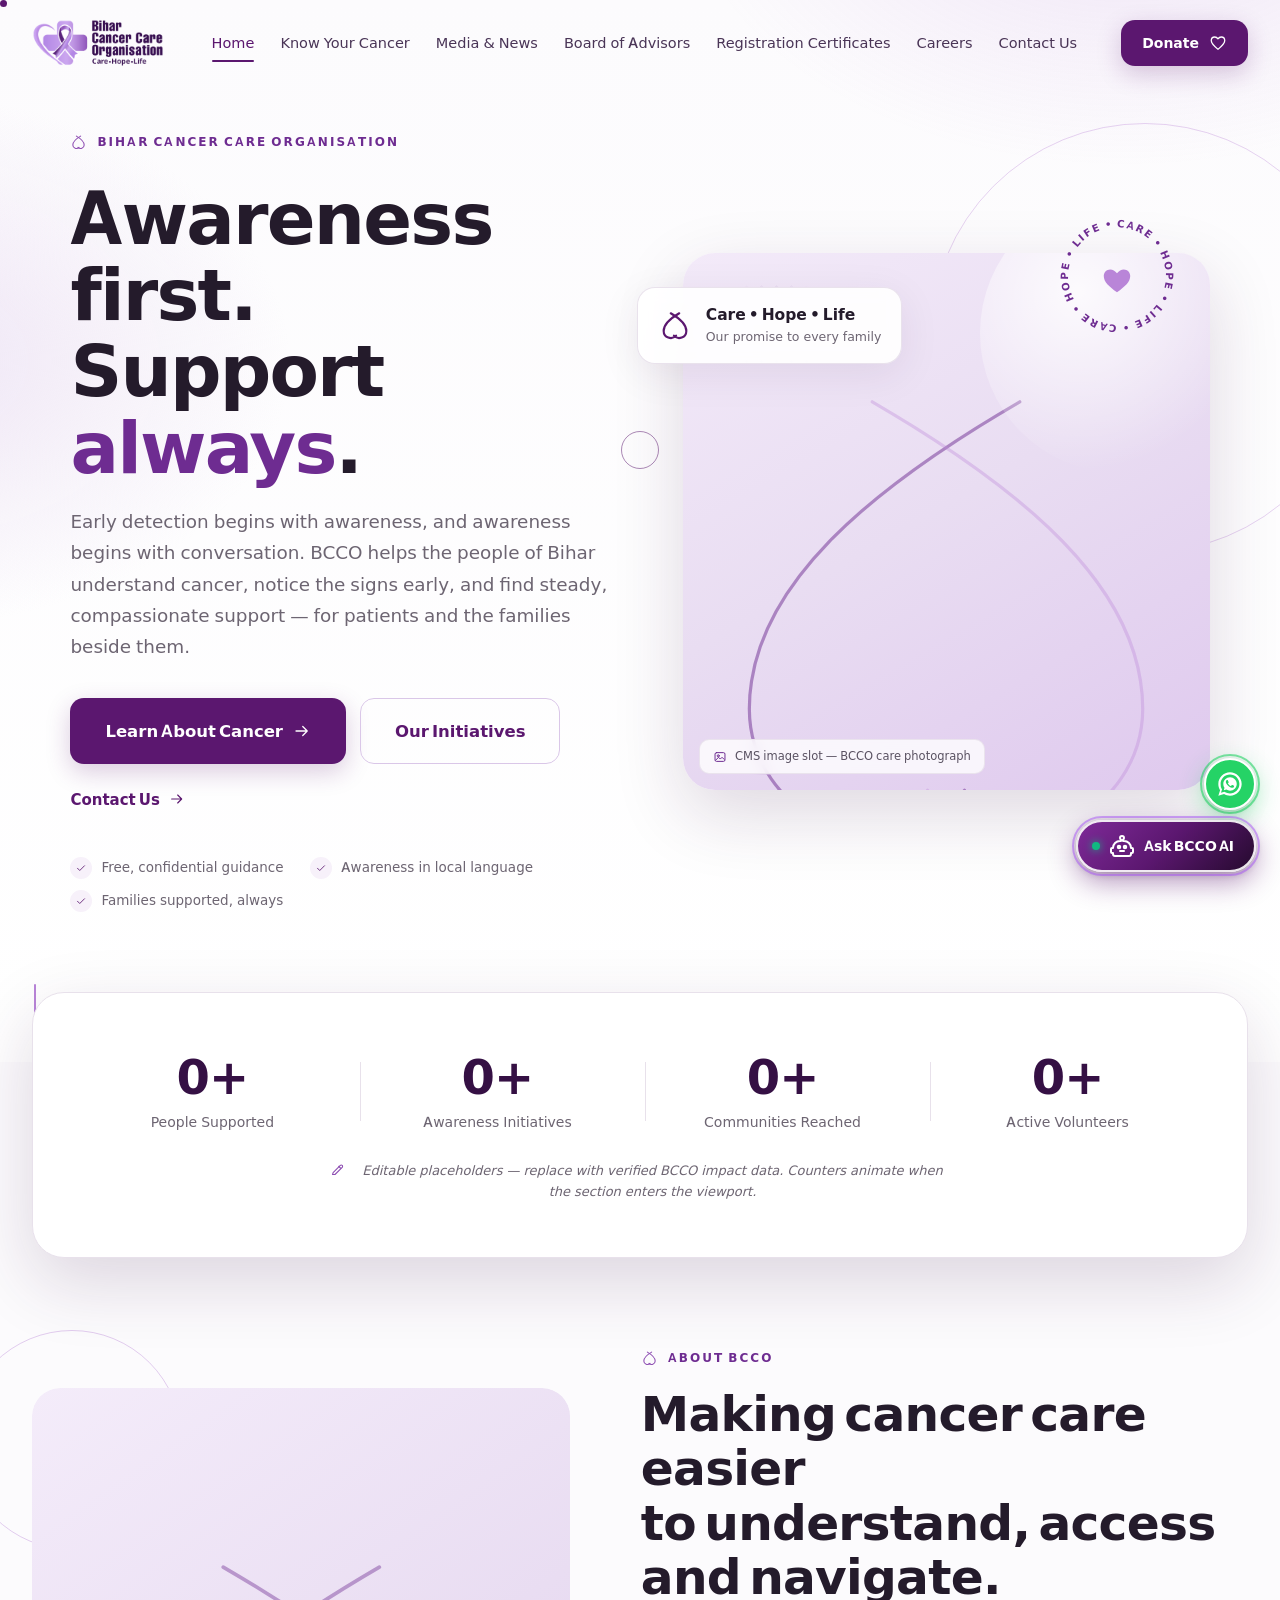
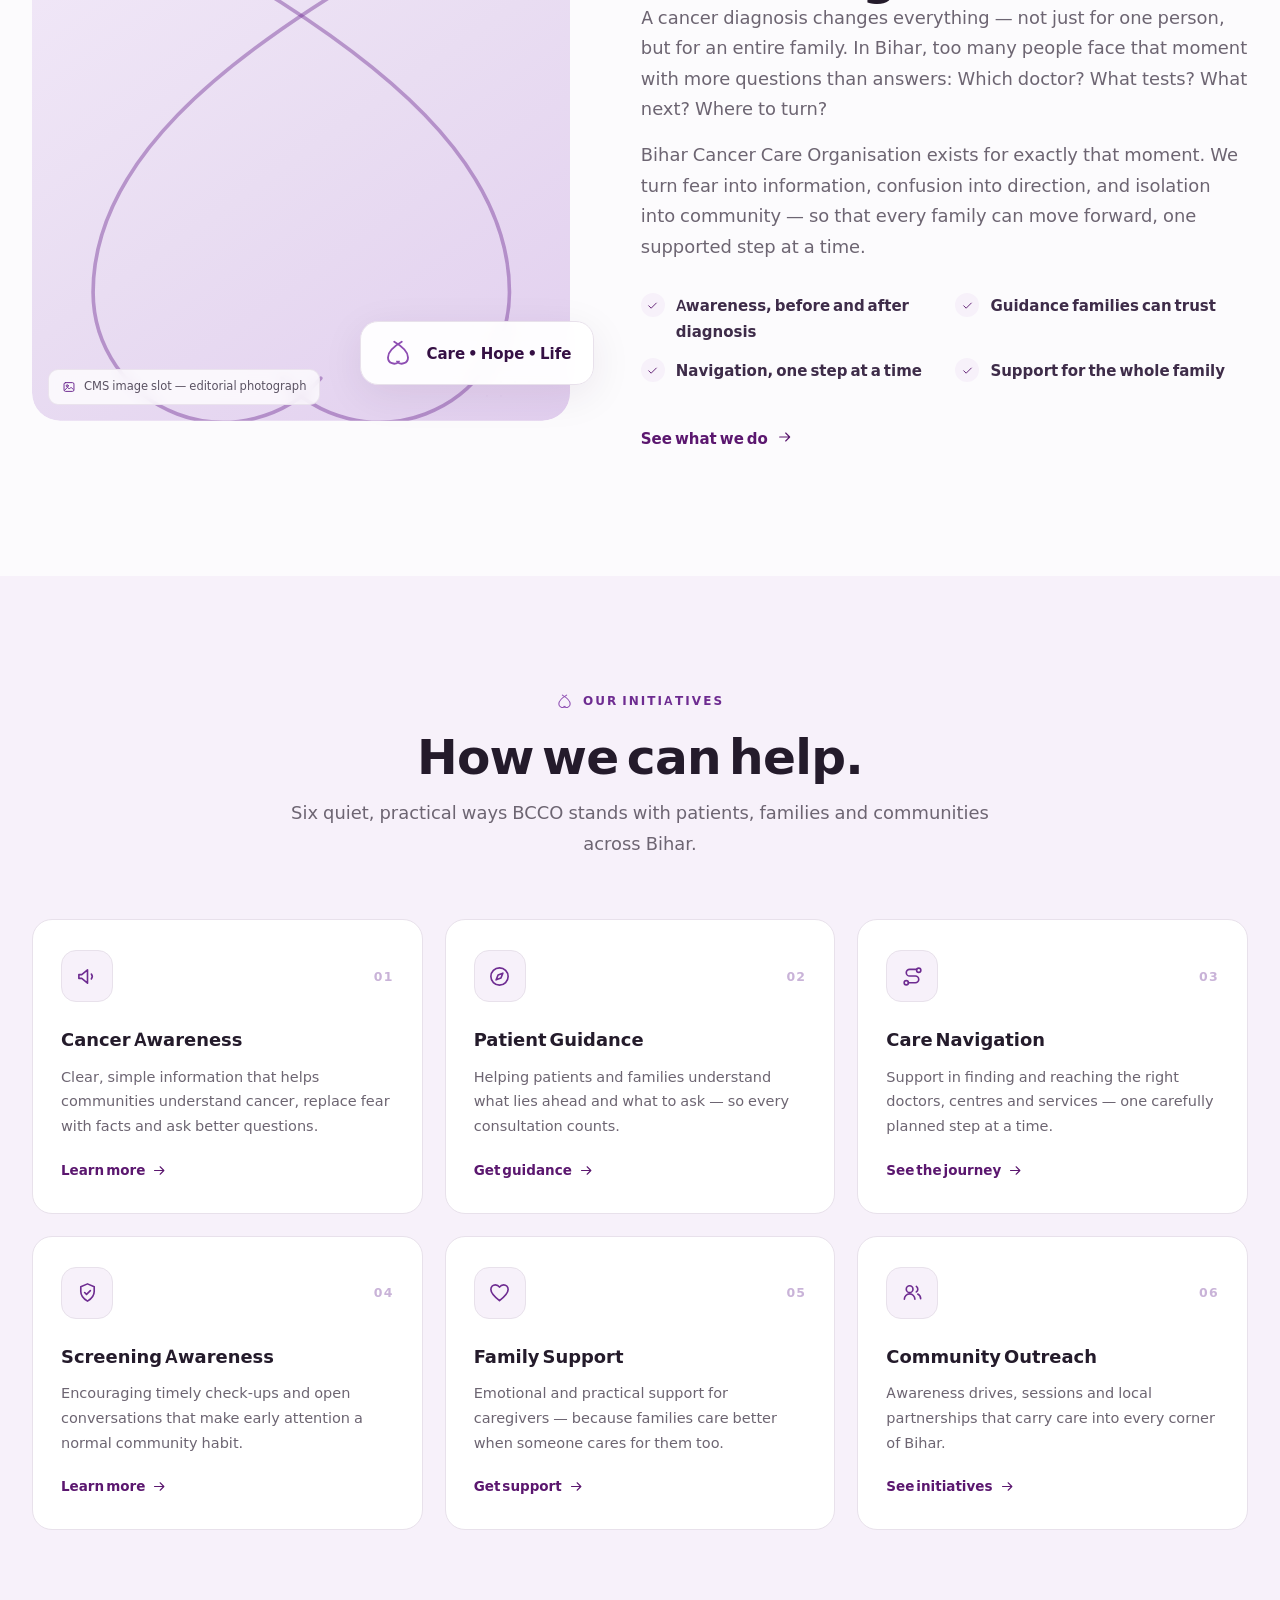
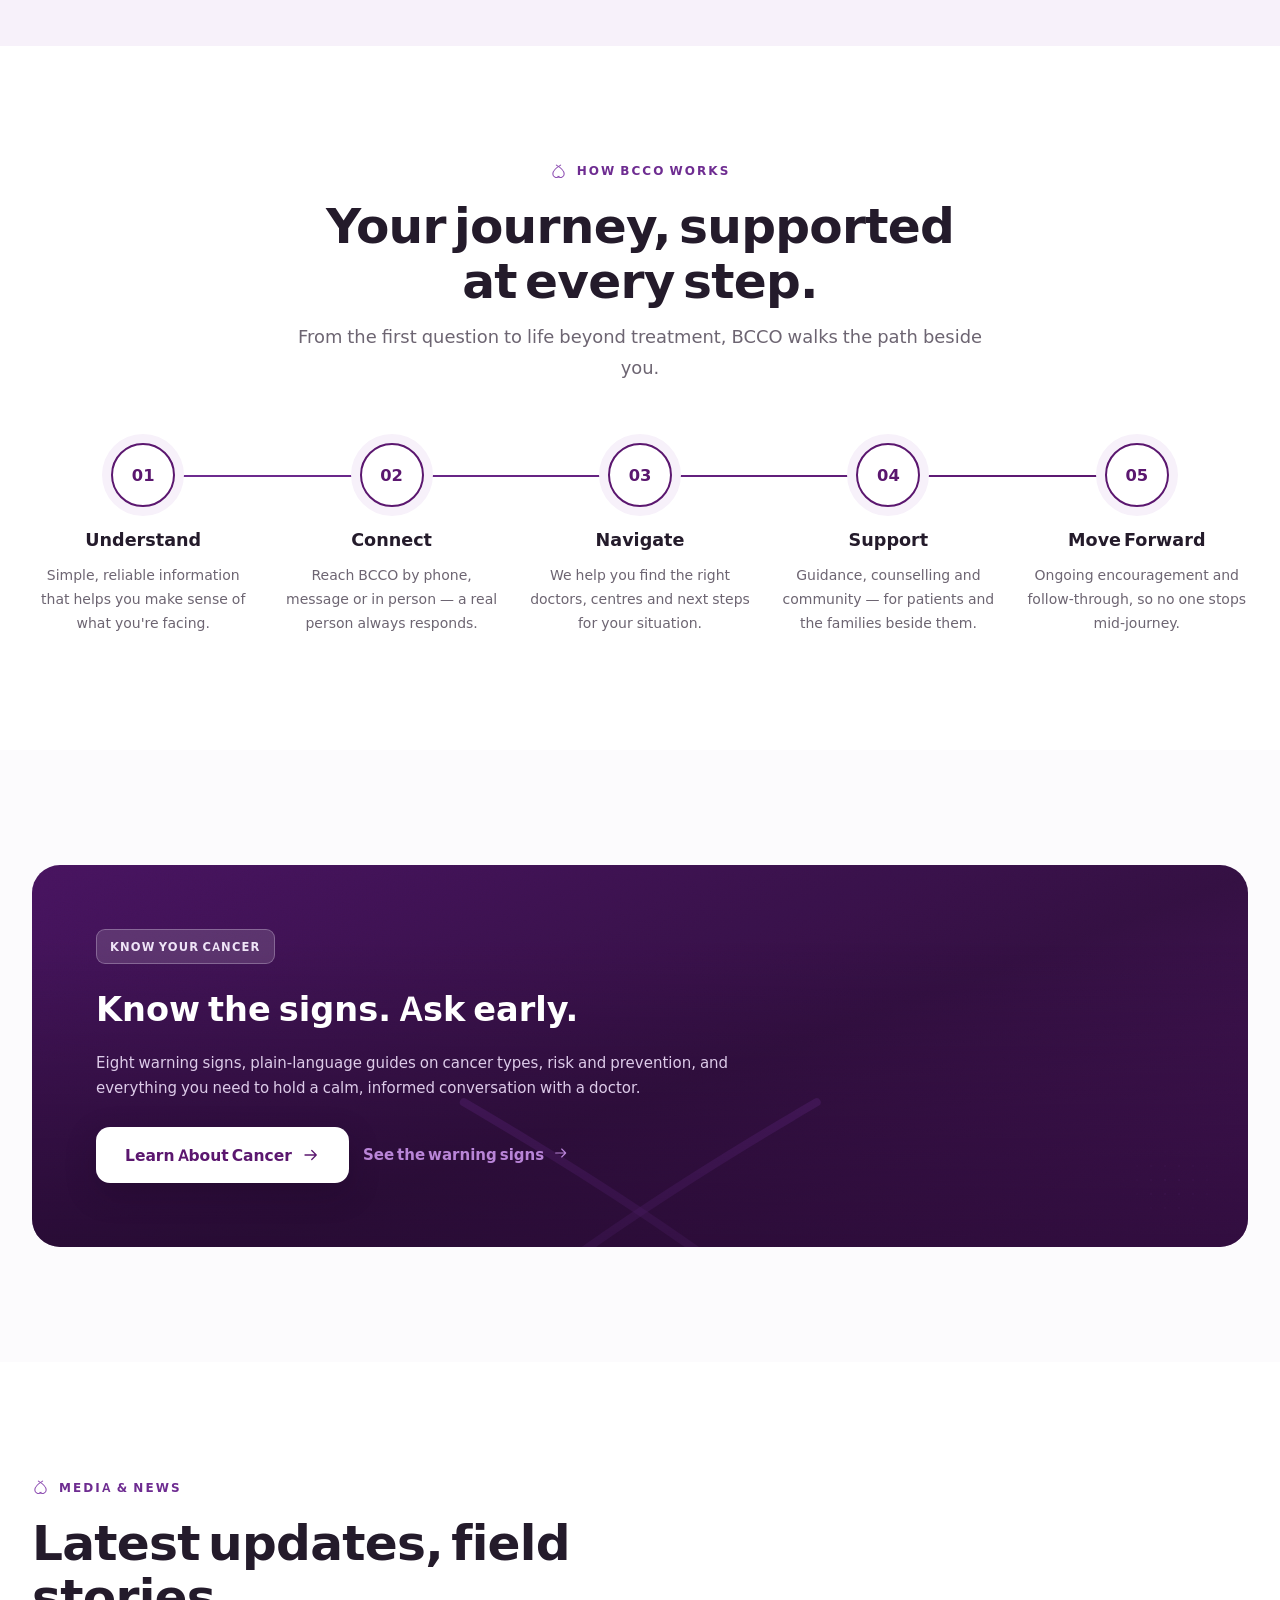
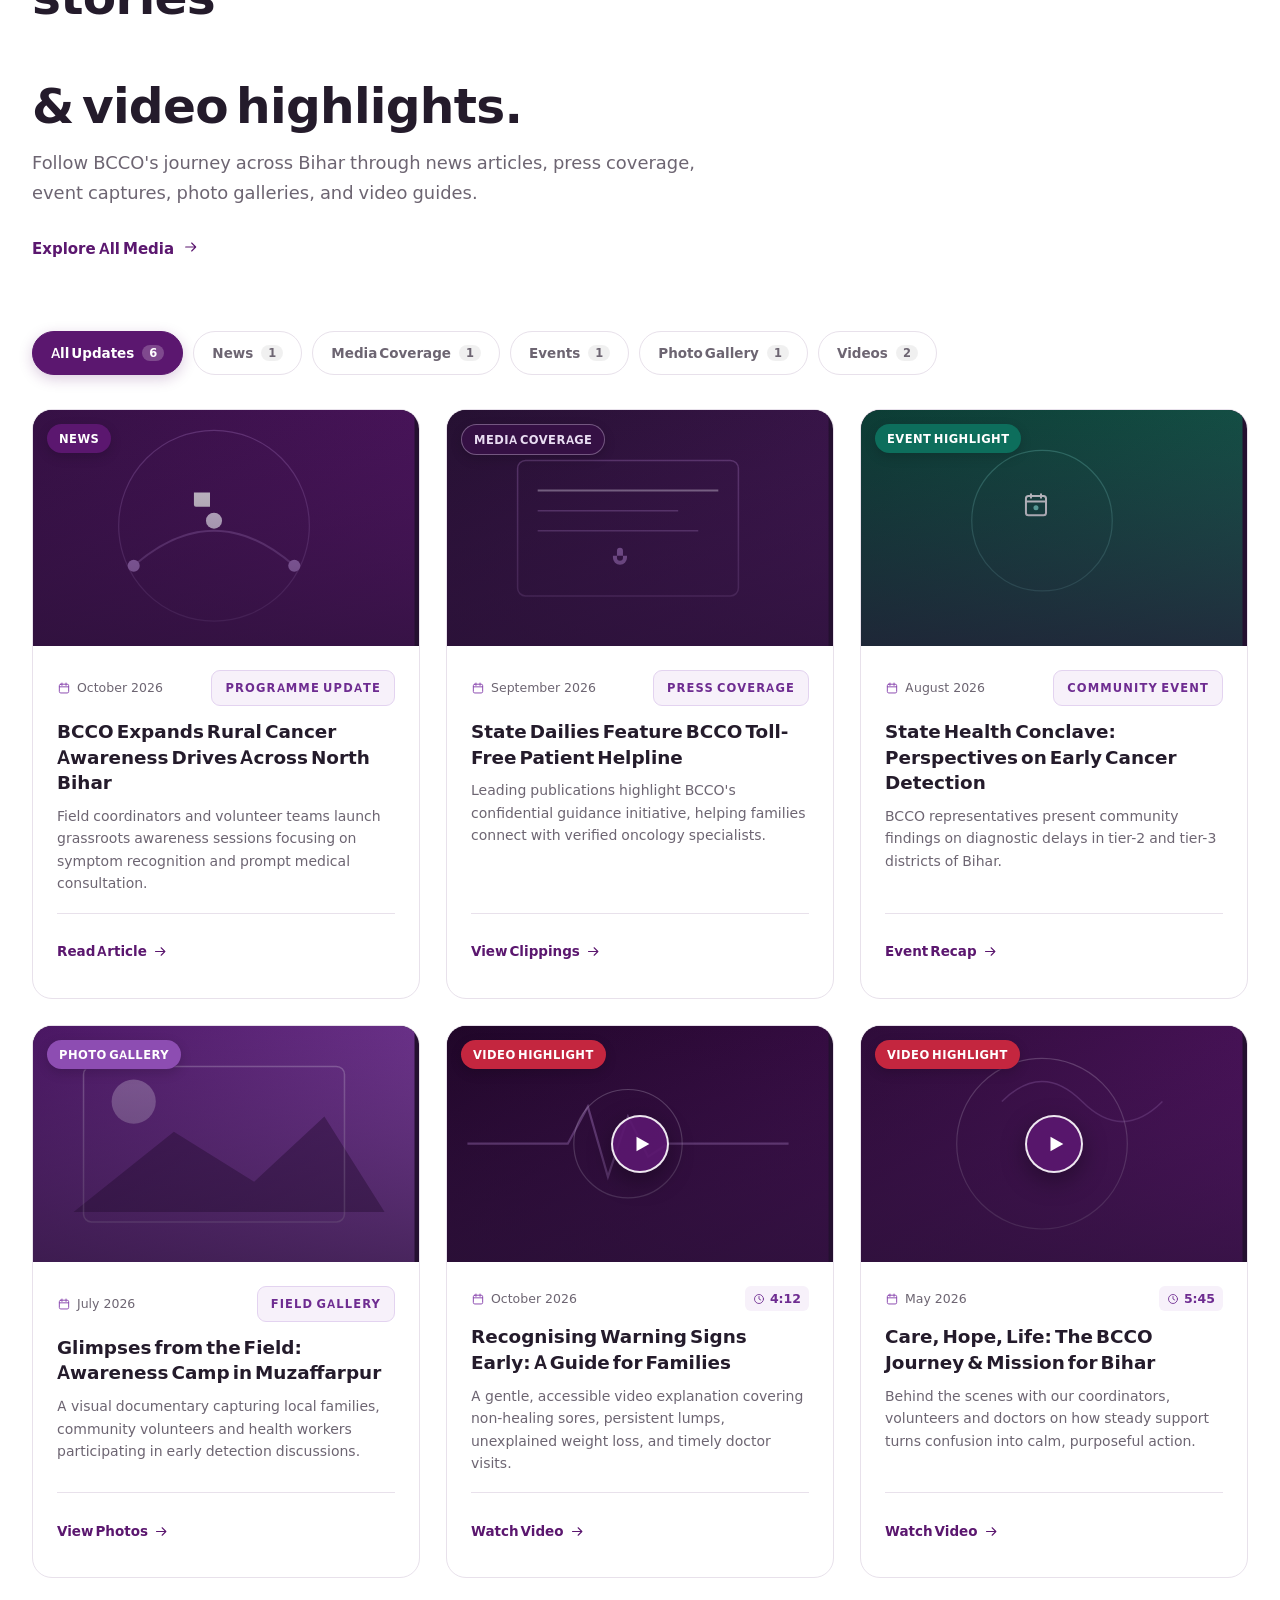
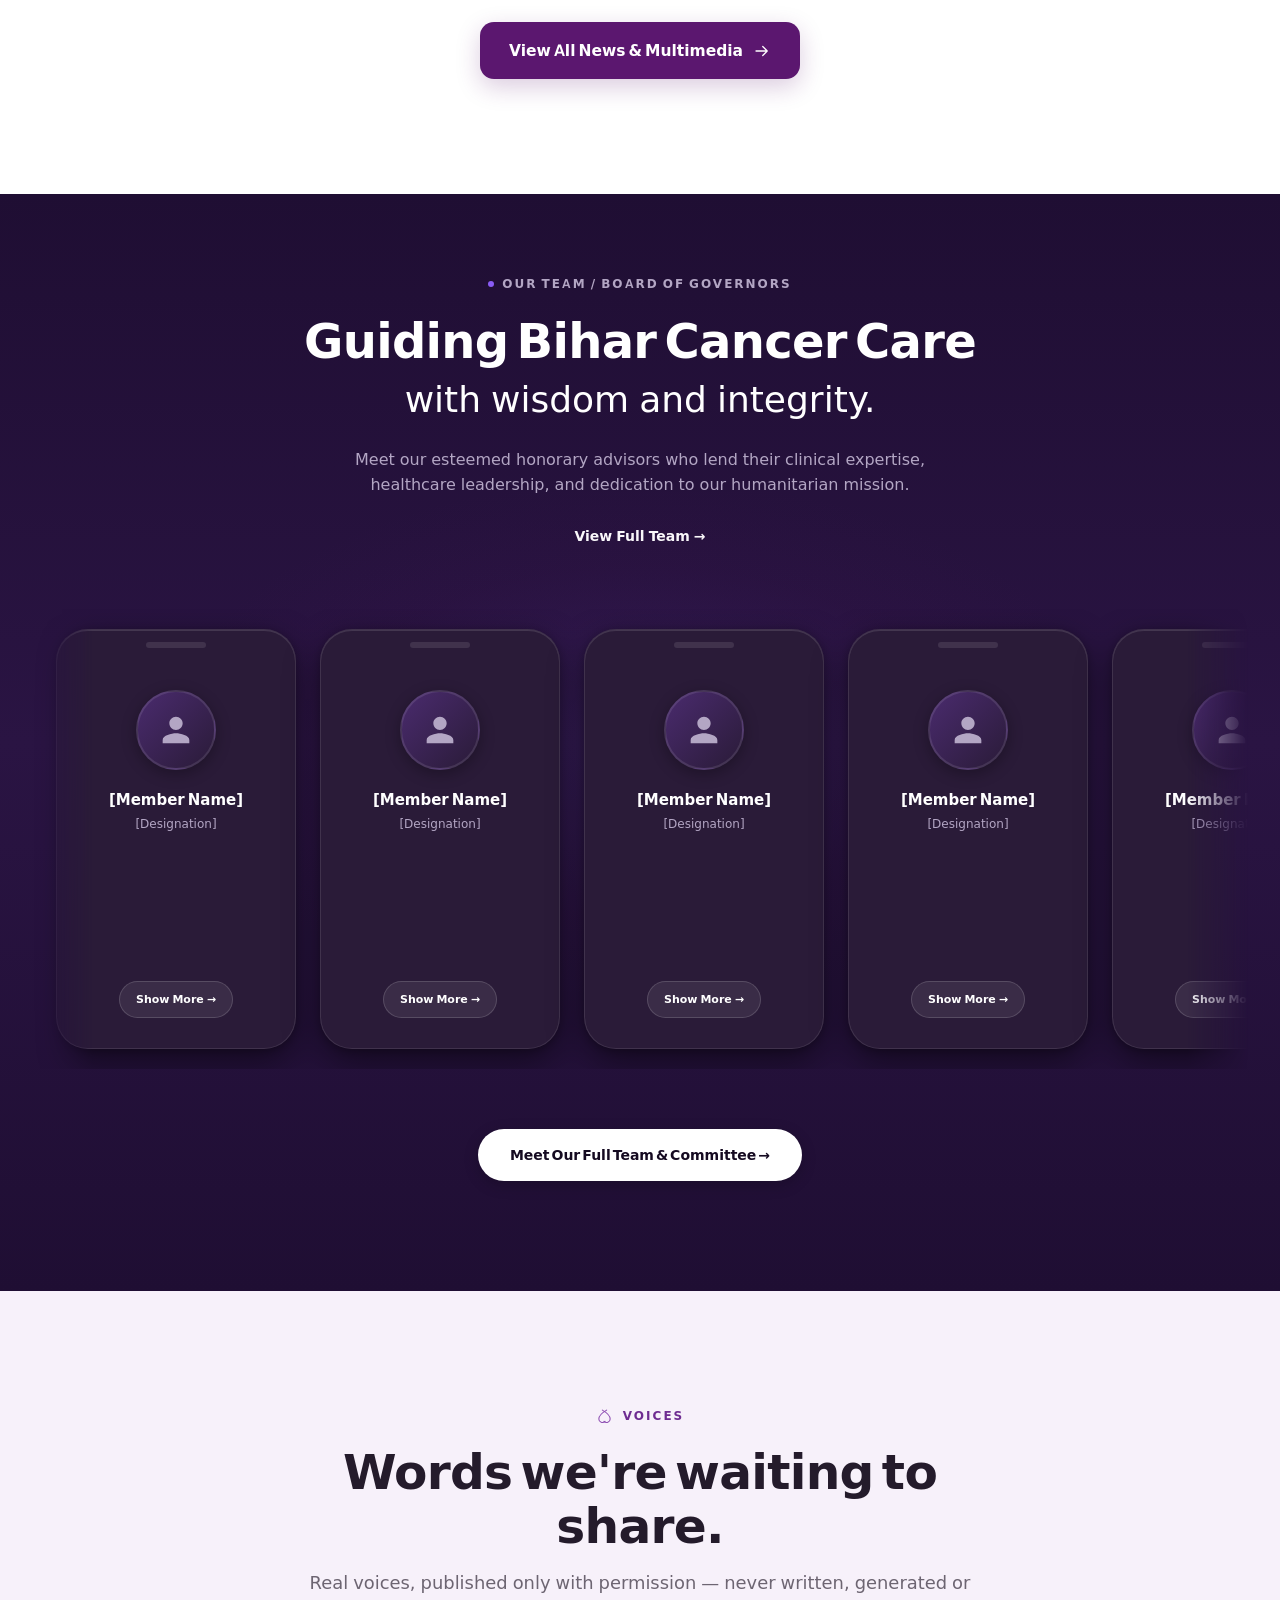
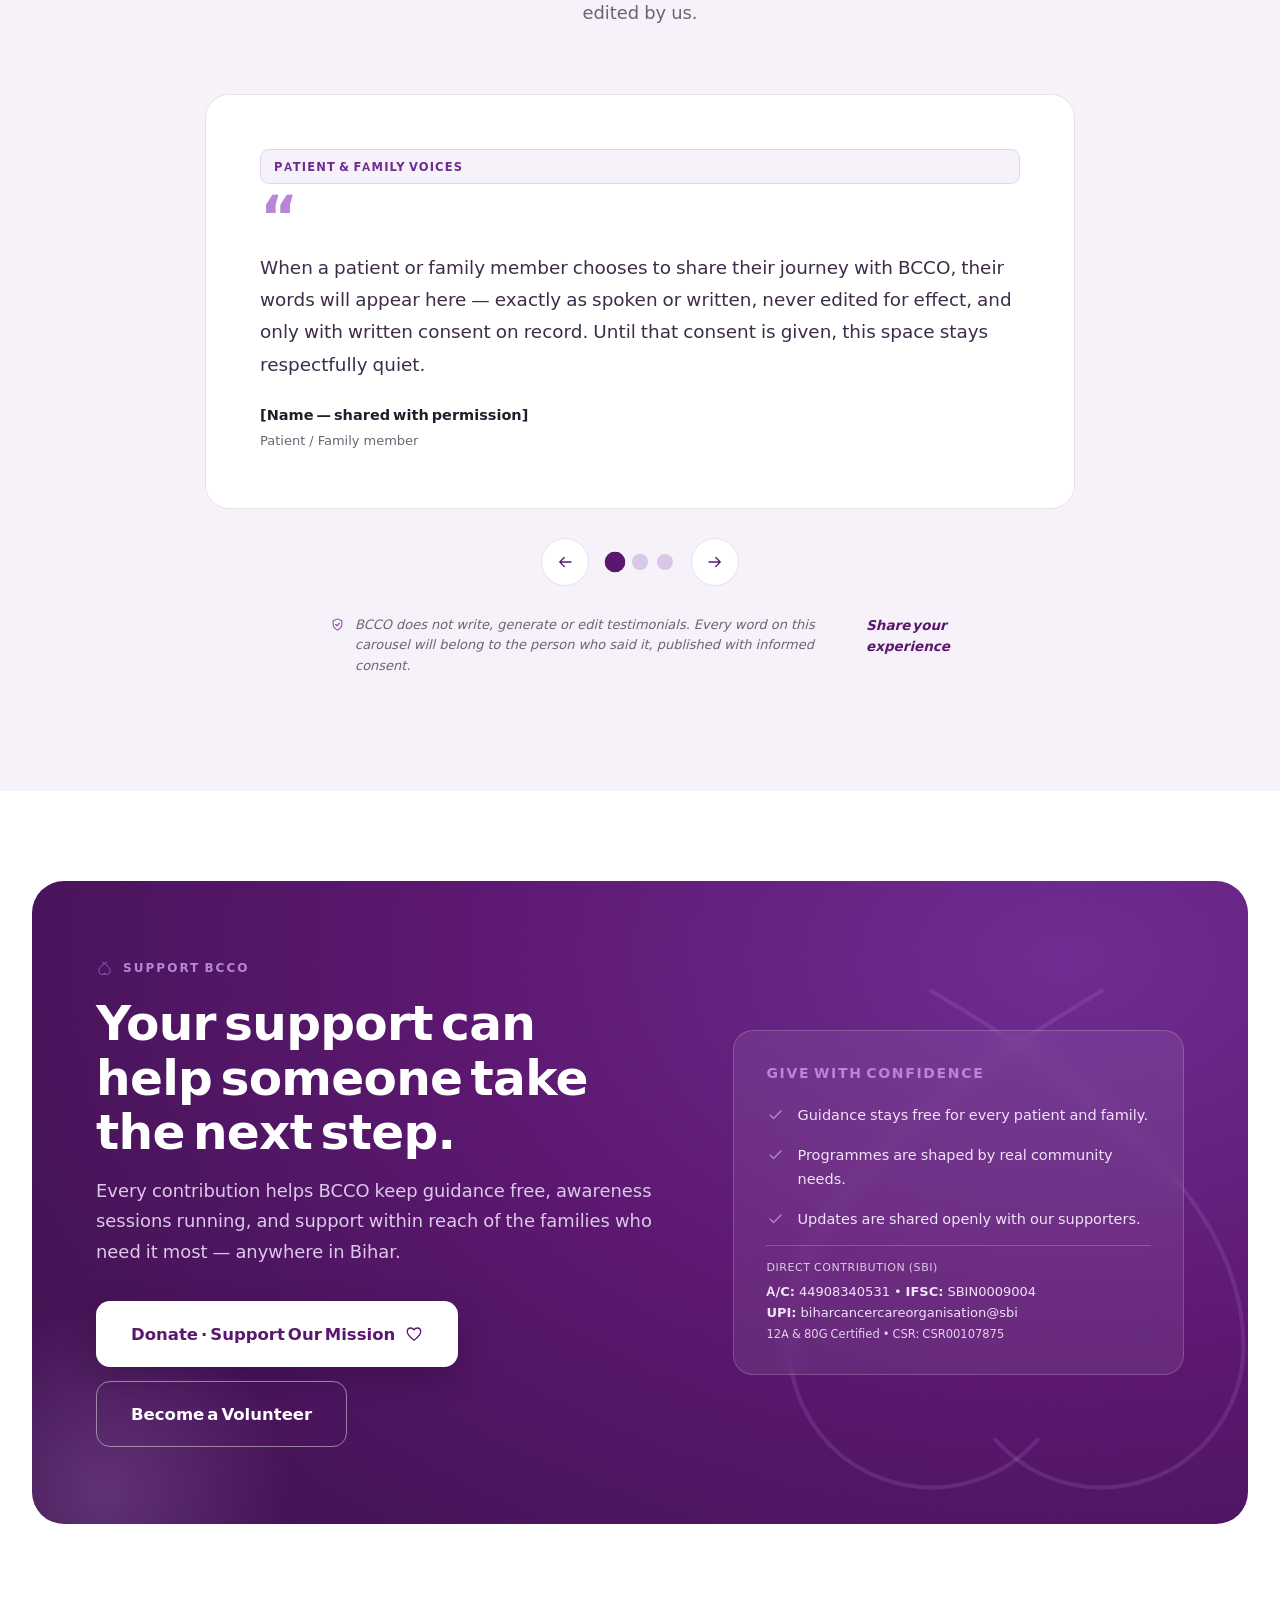
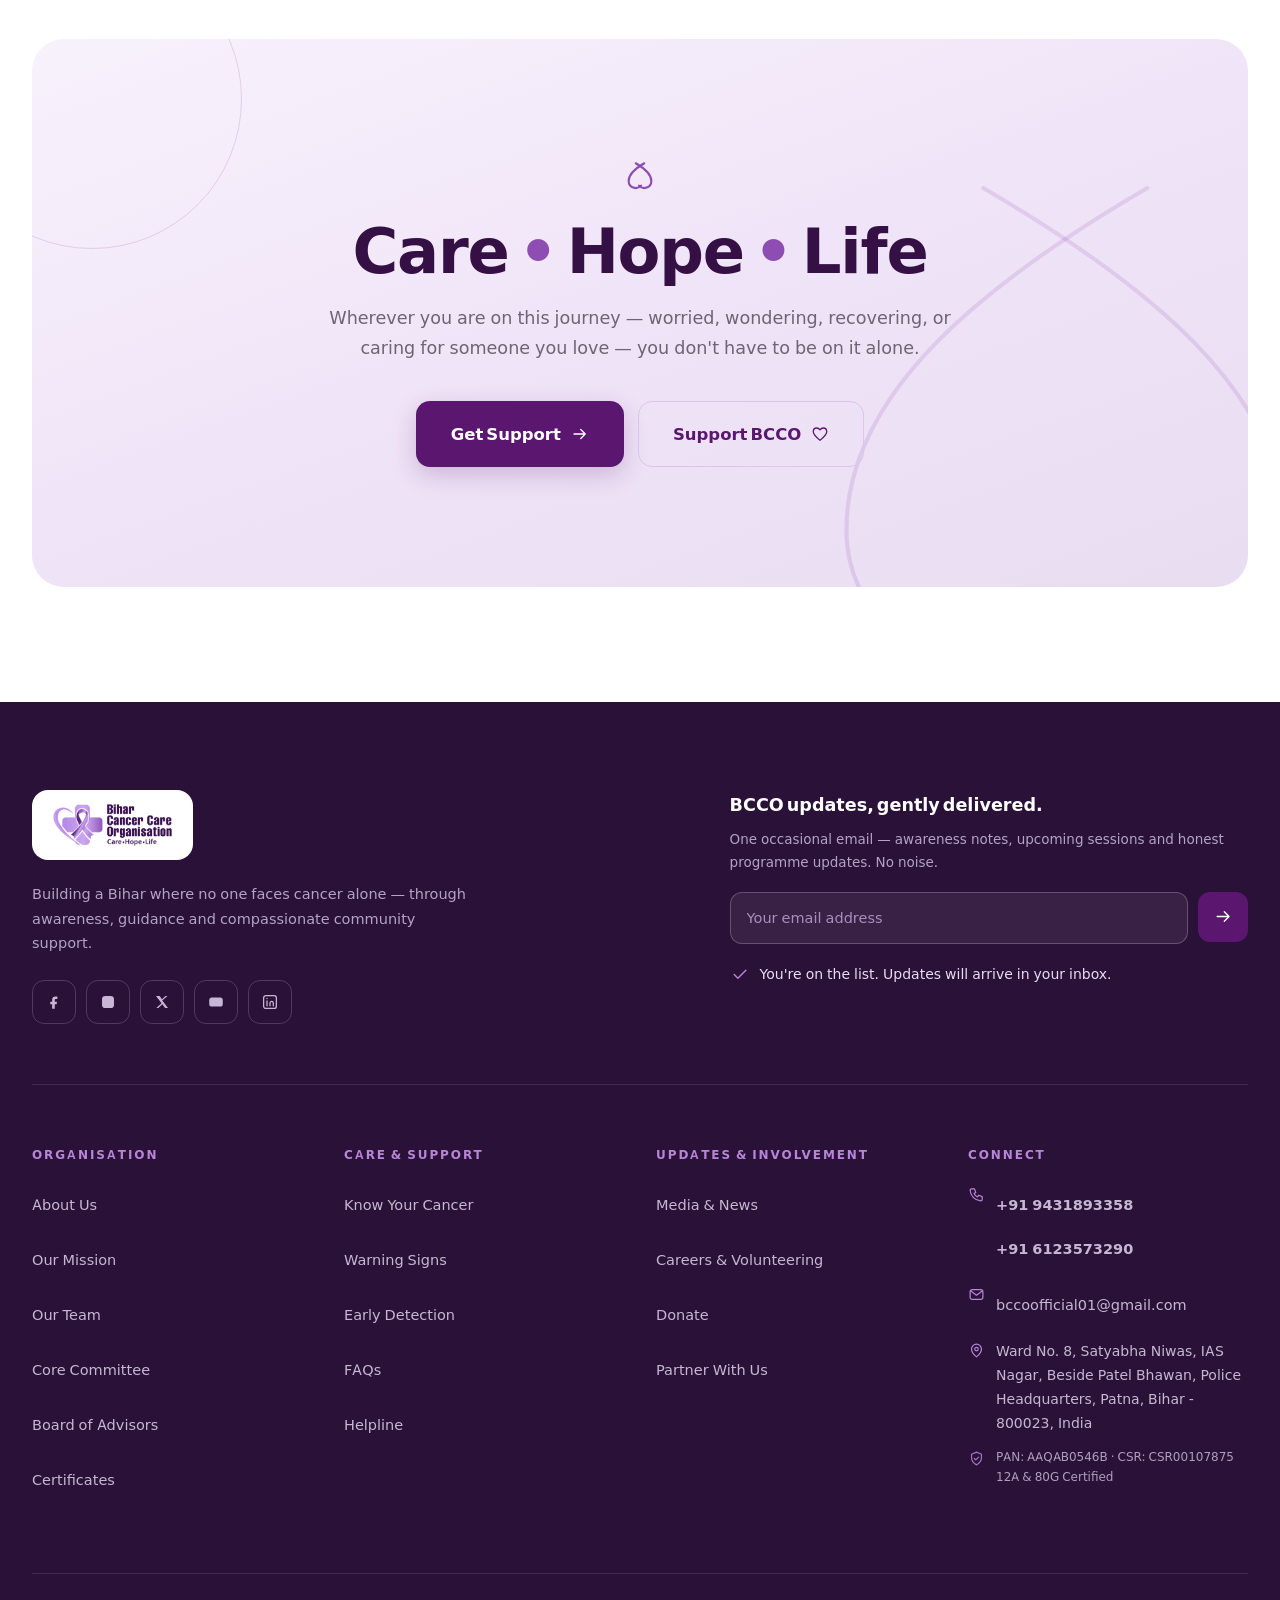
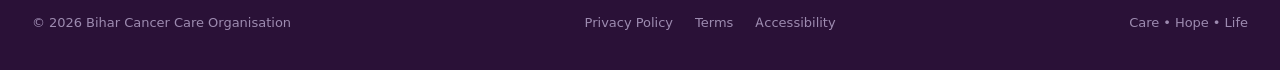
==== commit e5962f18: "refactor(hero): remove redundant 'Talk to us first' card from hero visual" ====
--- a/index.html
+++ b/index.html
@@ -271,10 +271,6 @@
           <svg class="mk" viewBox="0 0 48 48" aria-hidden="true"><use href="#i-ribbon"/></svg>
           <div><b>Care • Hope • Life</b><small>Our promise to every family</small></div>
         </div>
-        <a class="hero__card hero__card--br float-slow float-slow--2" href="tel:+919431893358" data-load style="--ld:1.35s" title="Call BCCO Helpline">
-          <span class="call-ic"><svg class="icon" aria-hidden="true"><use href="#i-phone"/></svg></span>
-          <span><b>Talk to us first</b><small>+91 9431893358 · +91 6123573290</small></span>
-        </a>
         <div class="hero__orbit" data-load style="--ld:1.5s" aria-hidden="true">
           <svg viewBox="0 0 120 120">
             <defs><path id="orbitPath" d="M60 12a48 48 0 1 1-.01 0"/></defs>
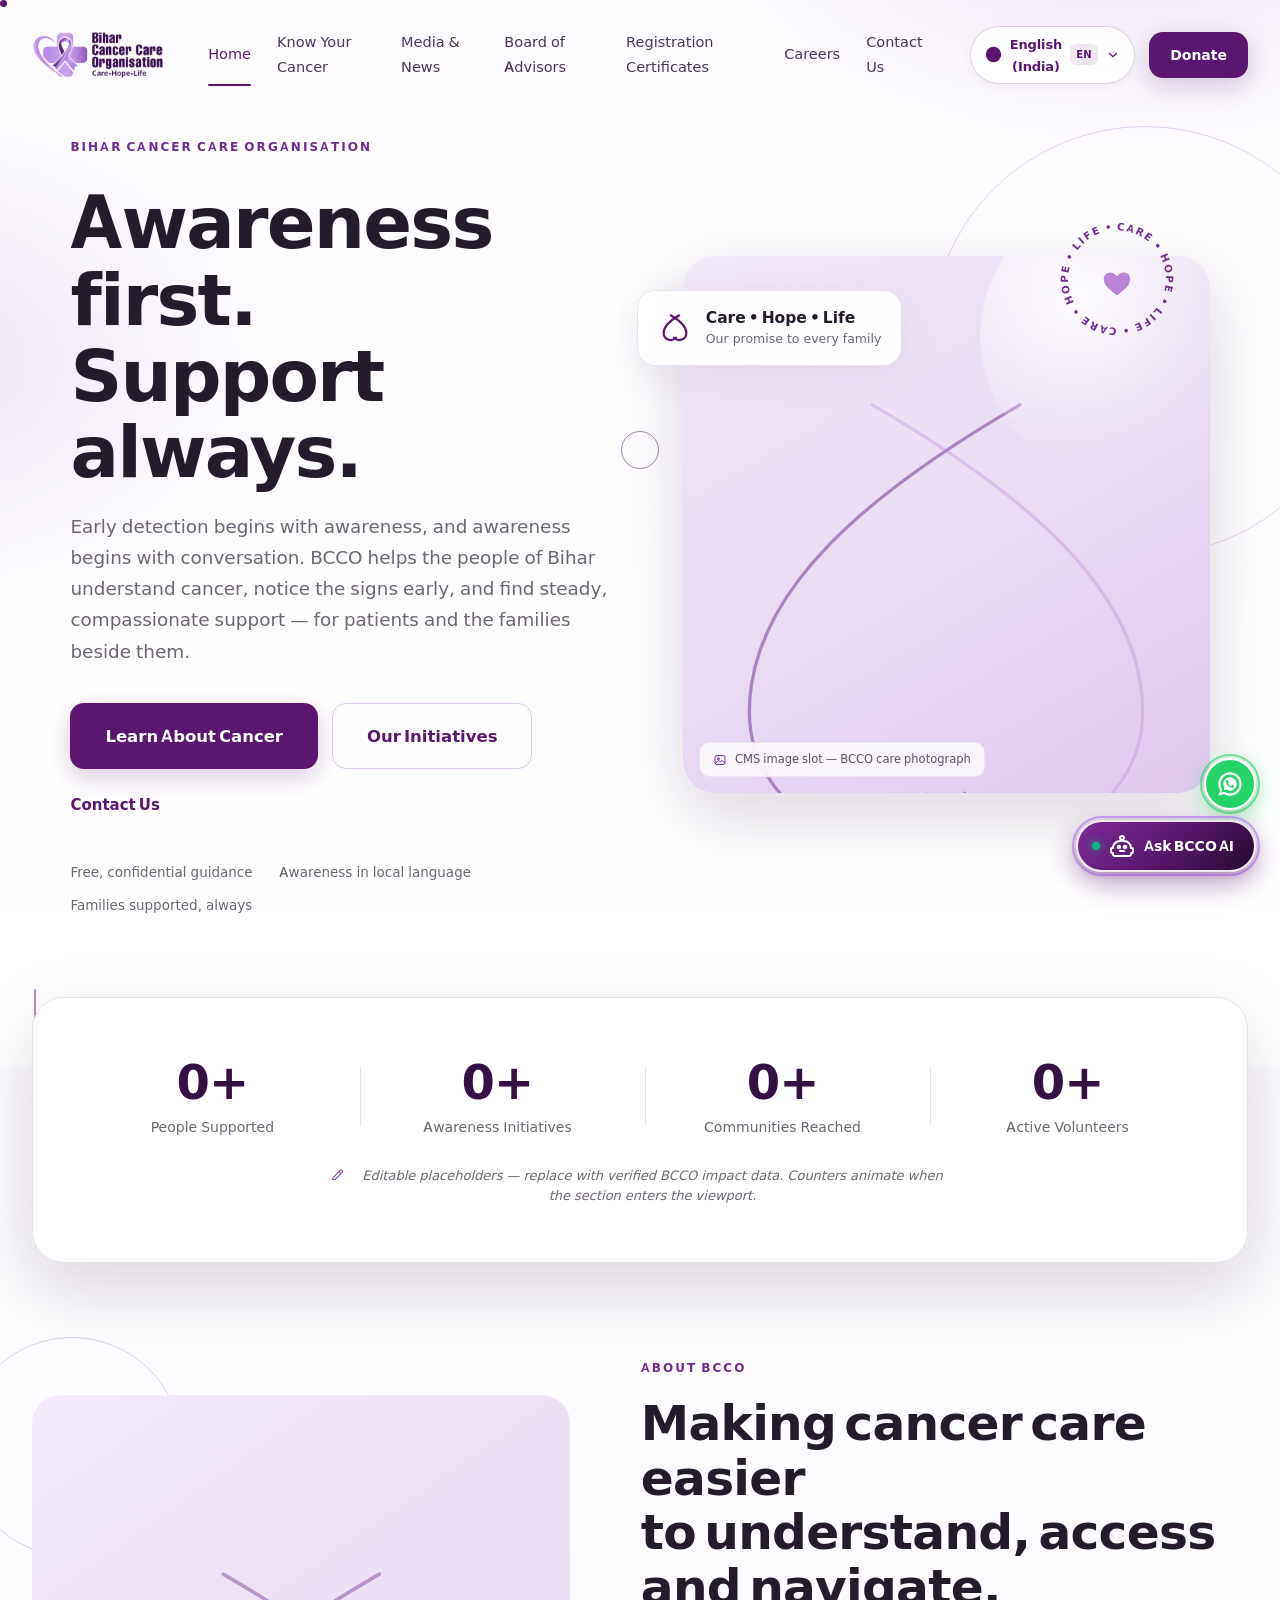
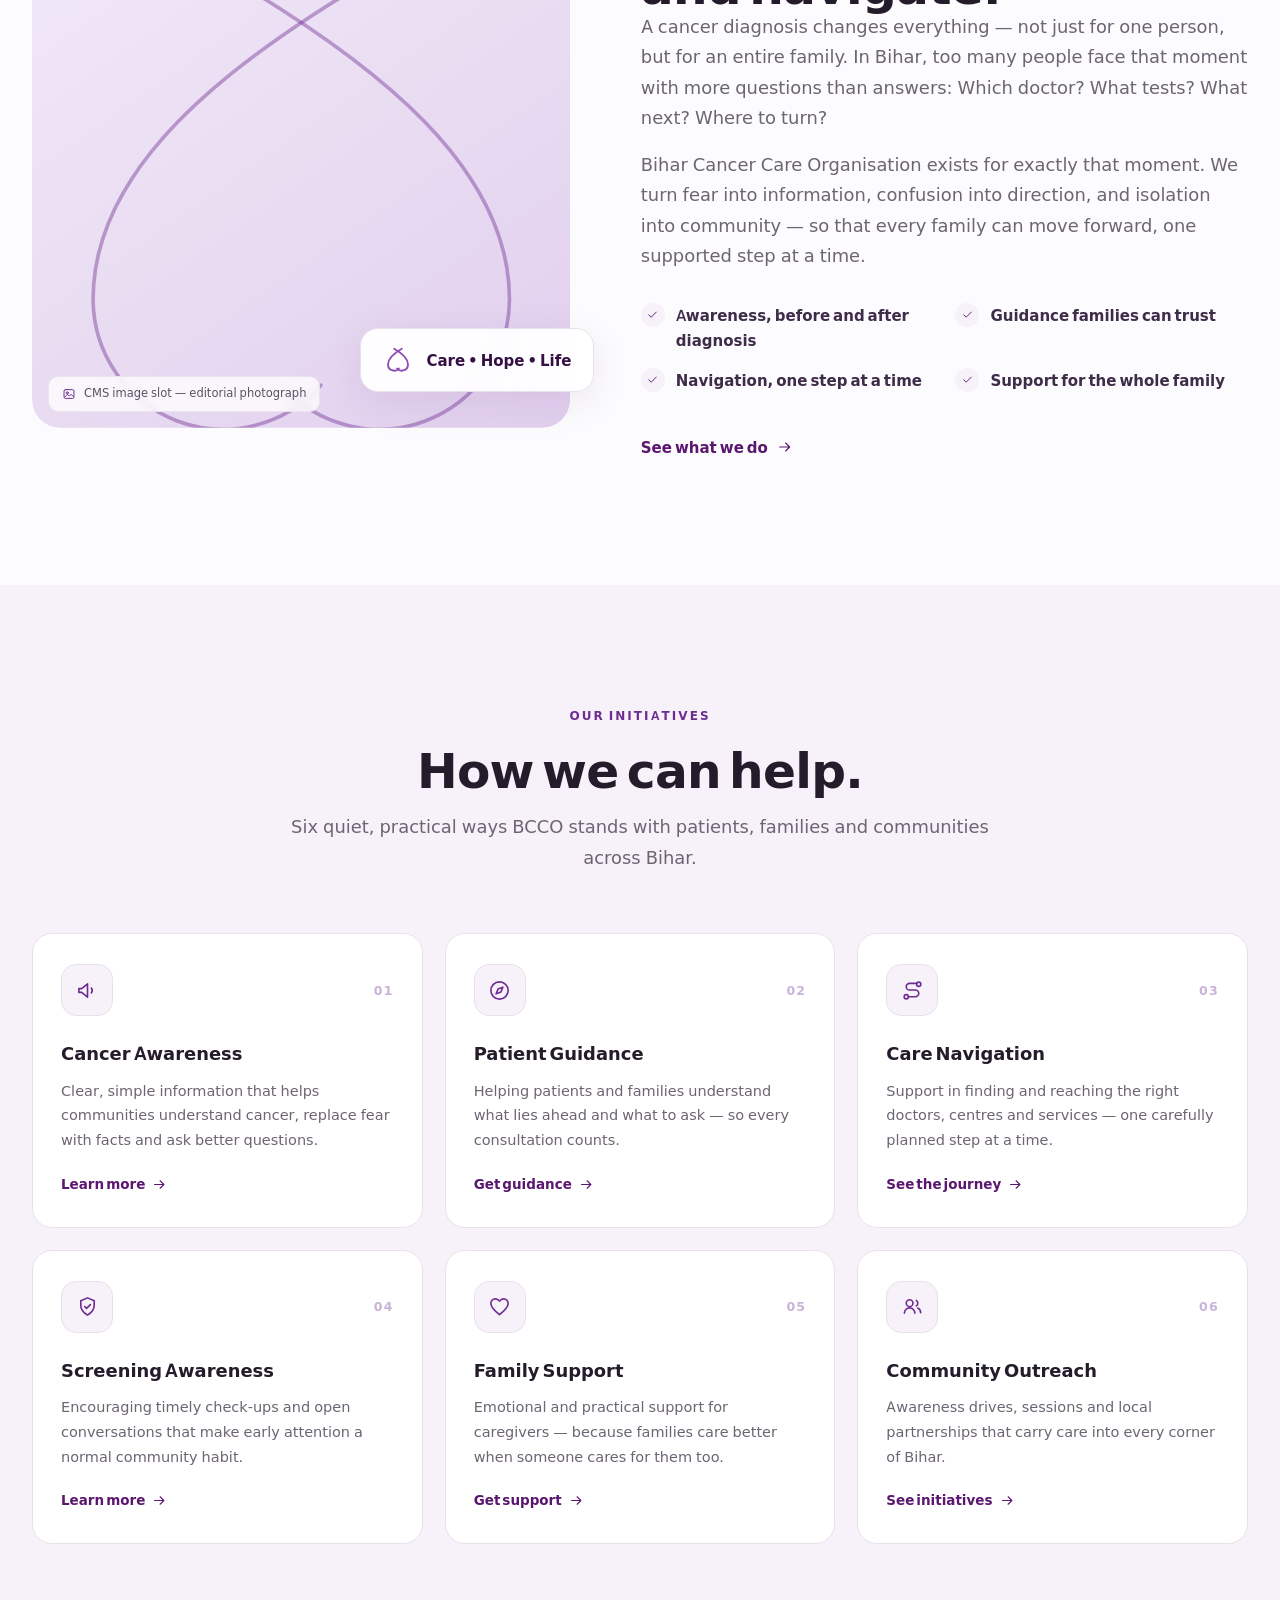
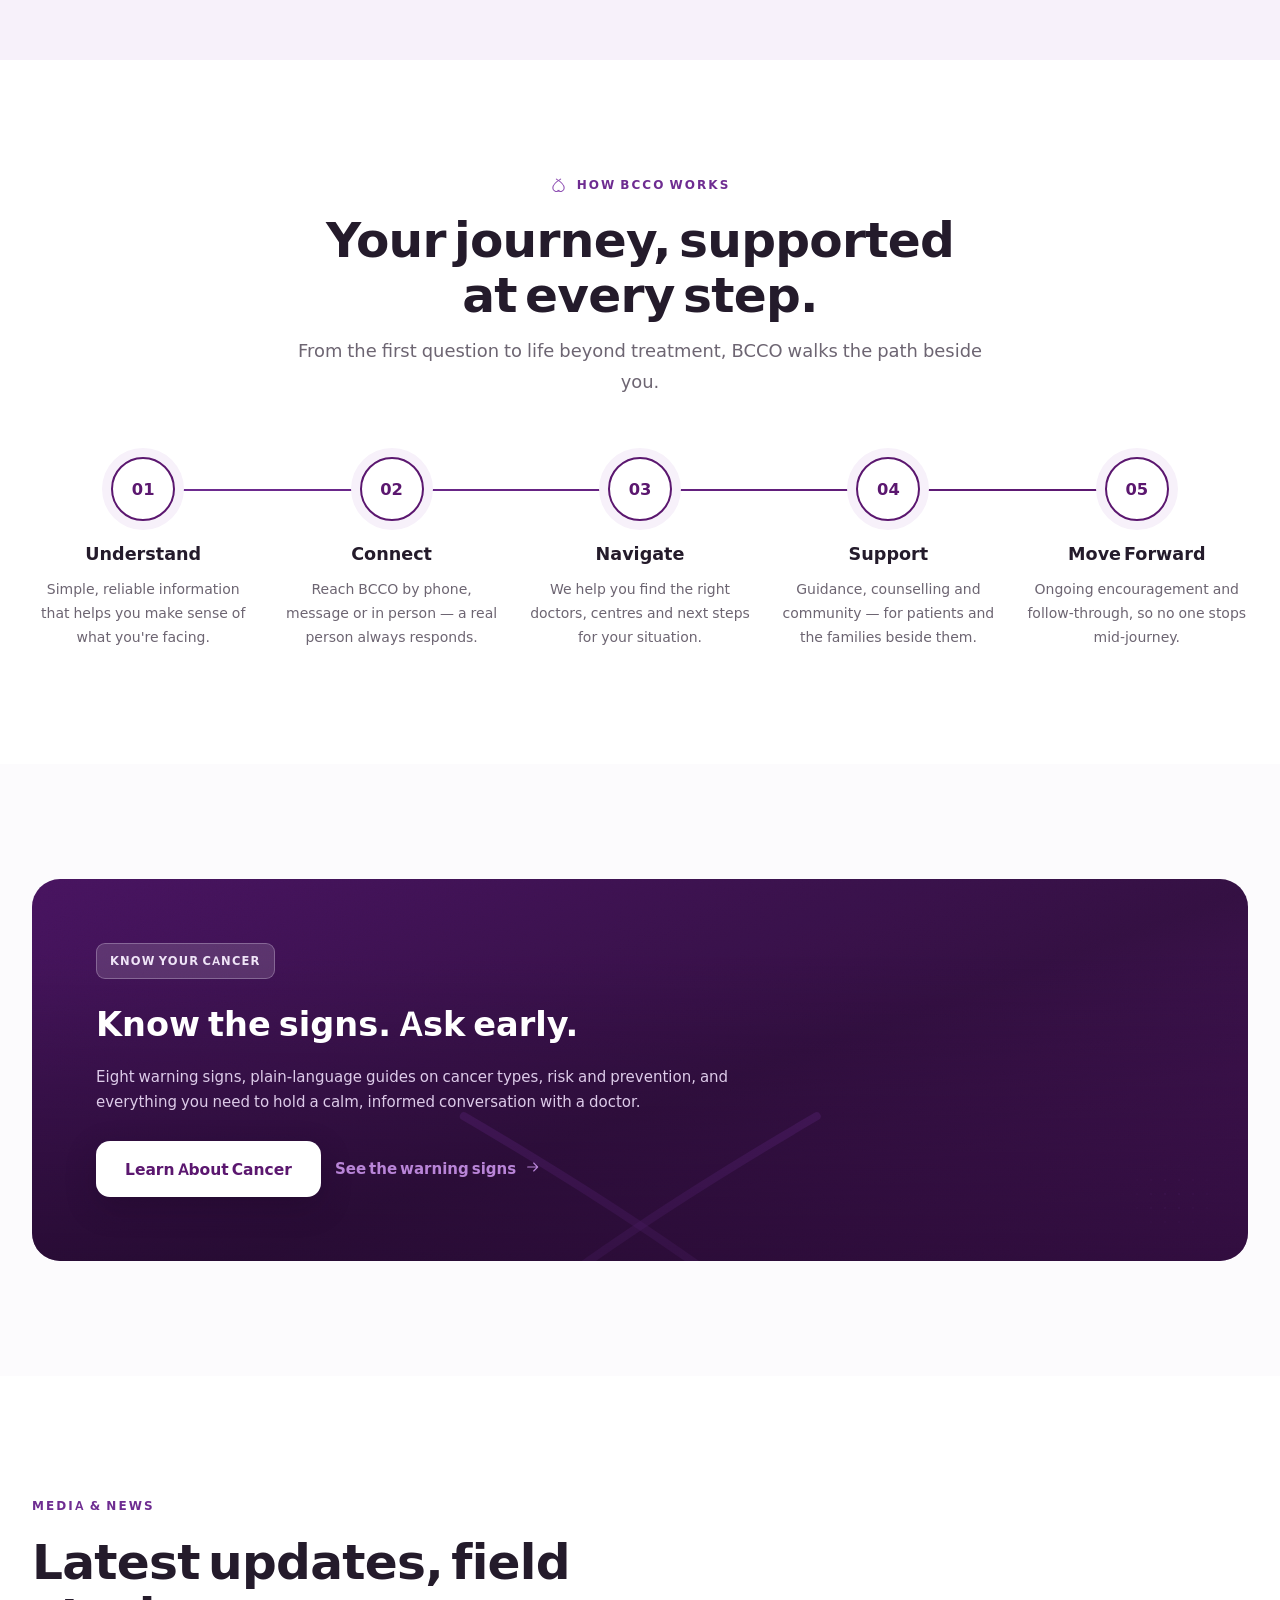
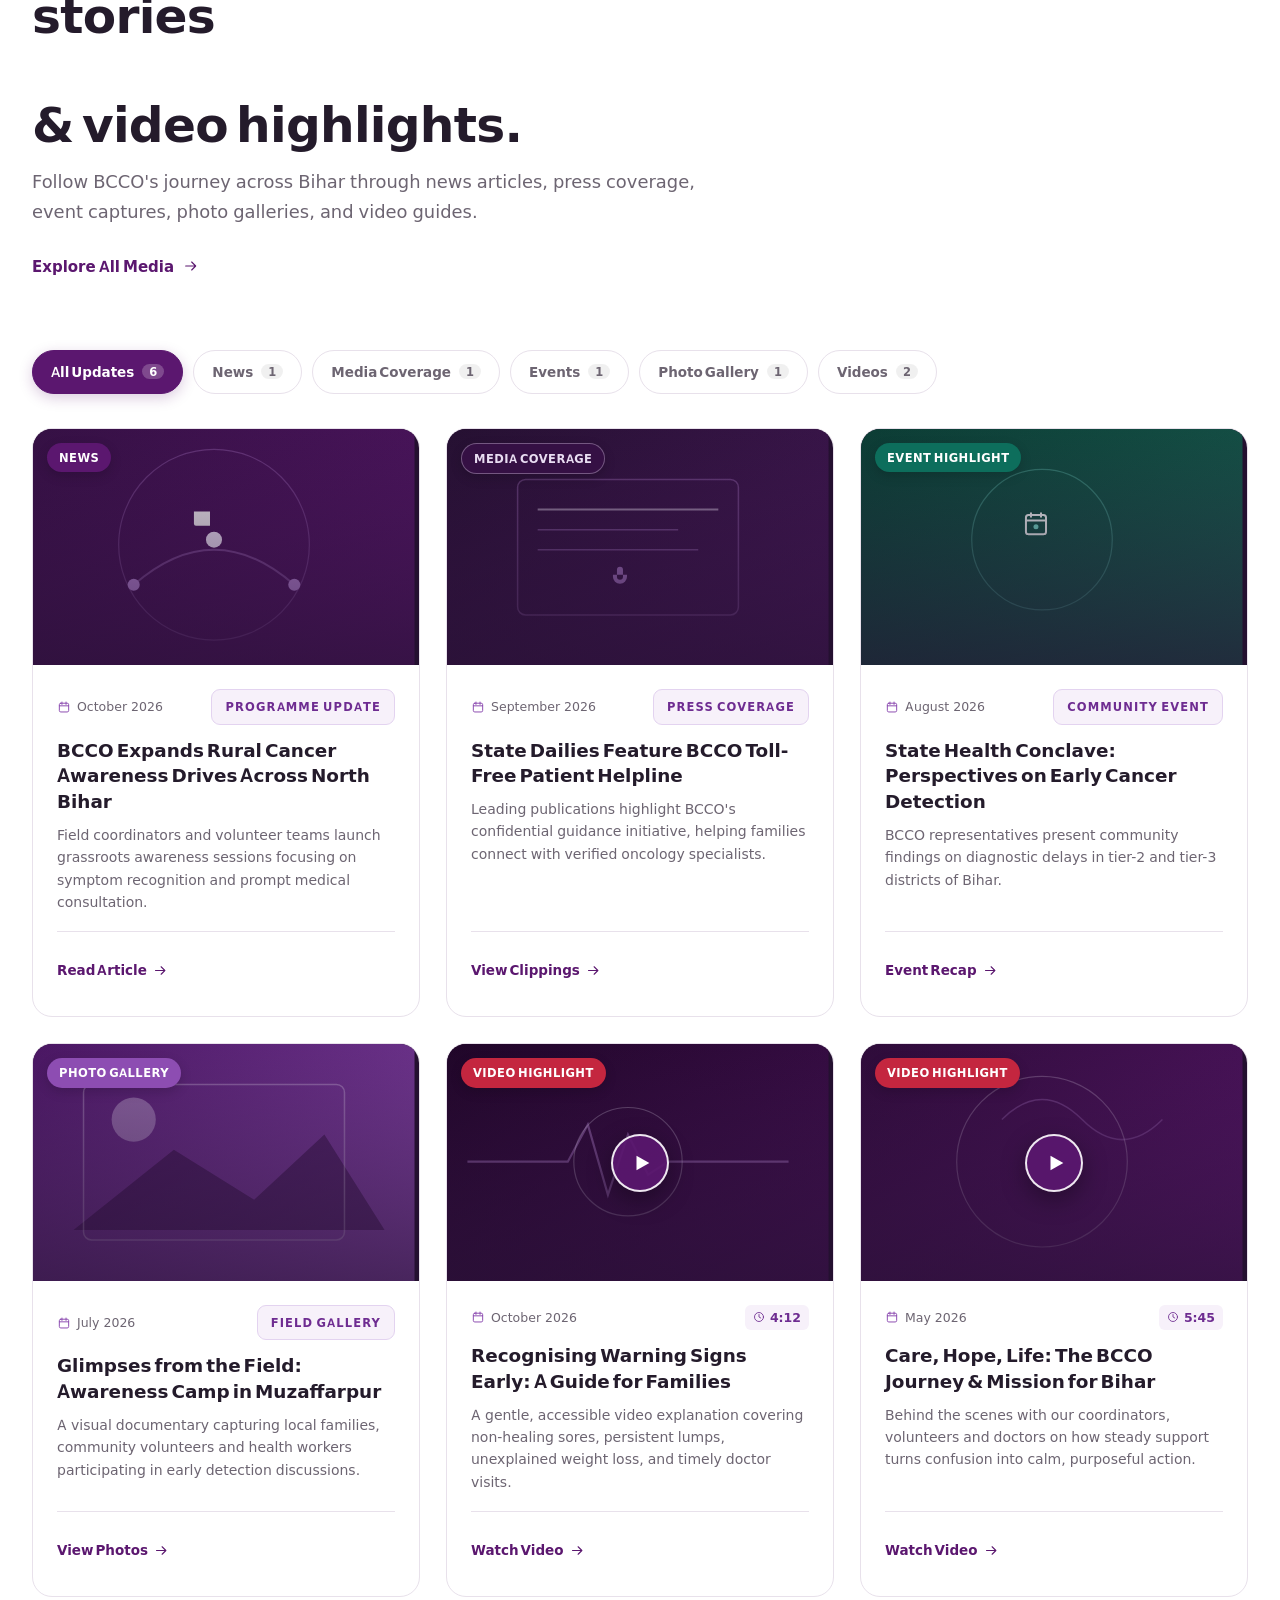
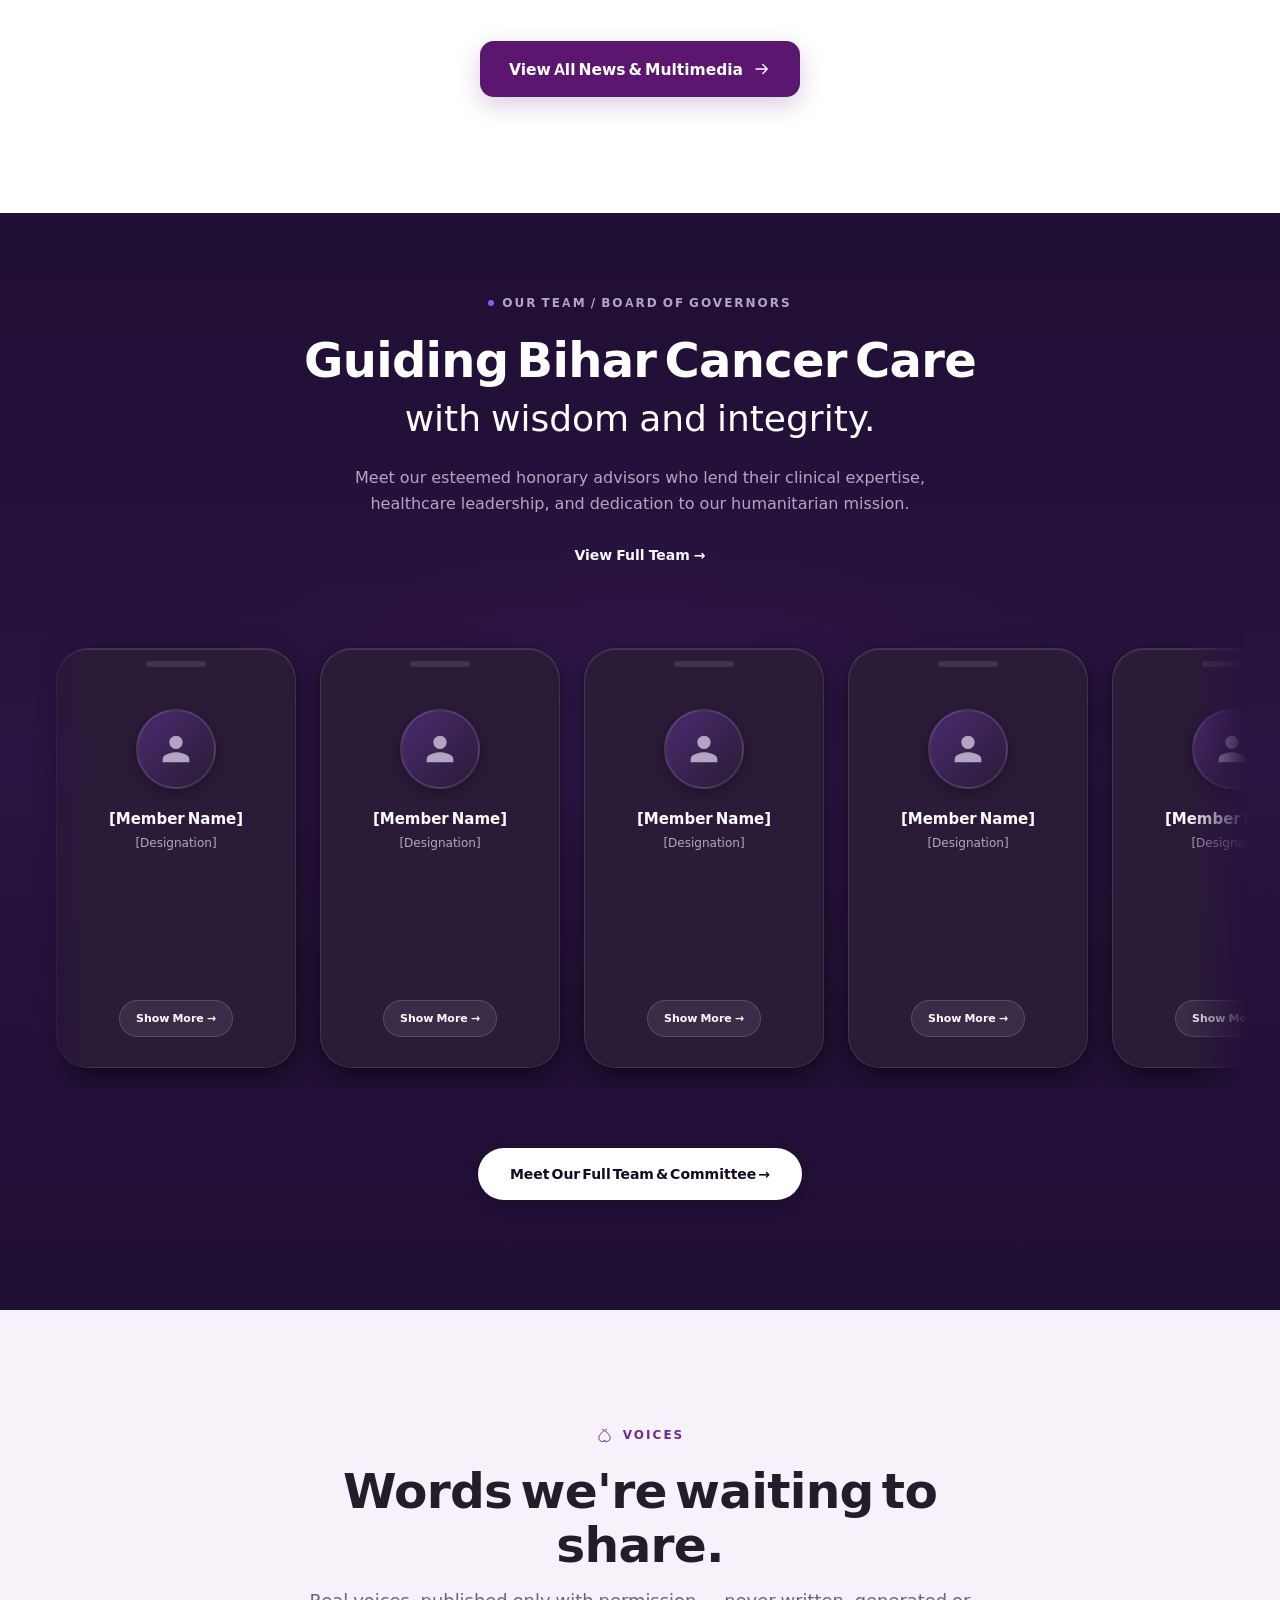
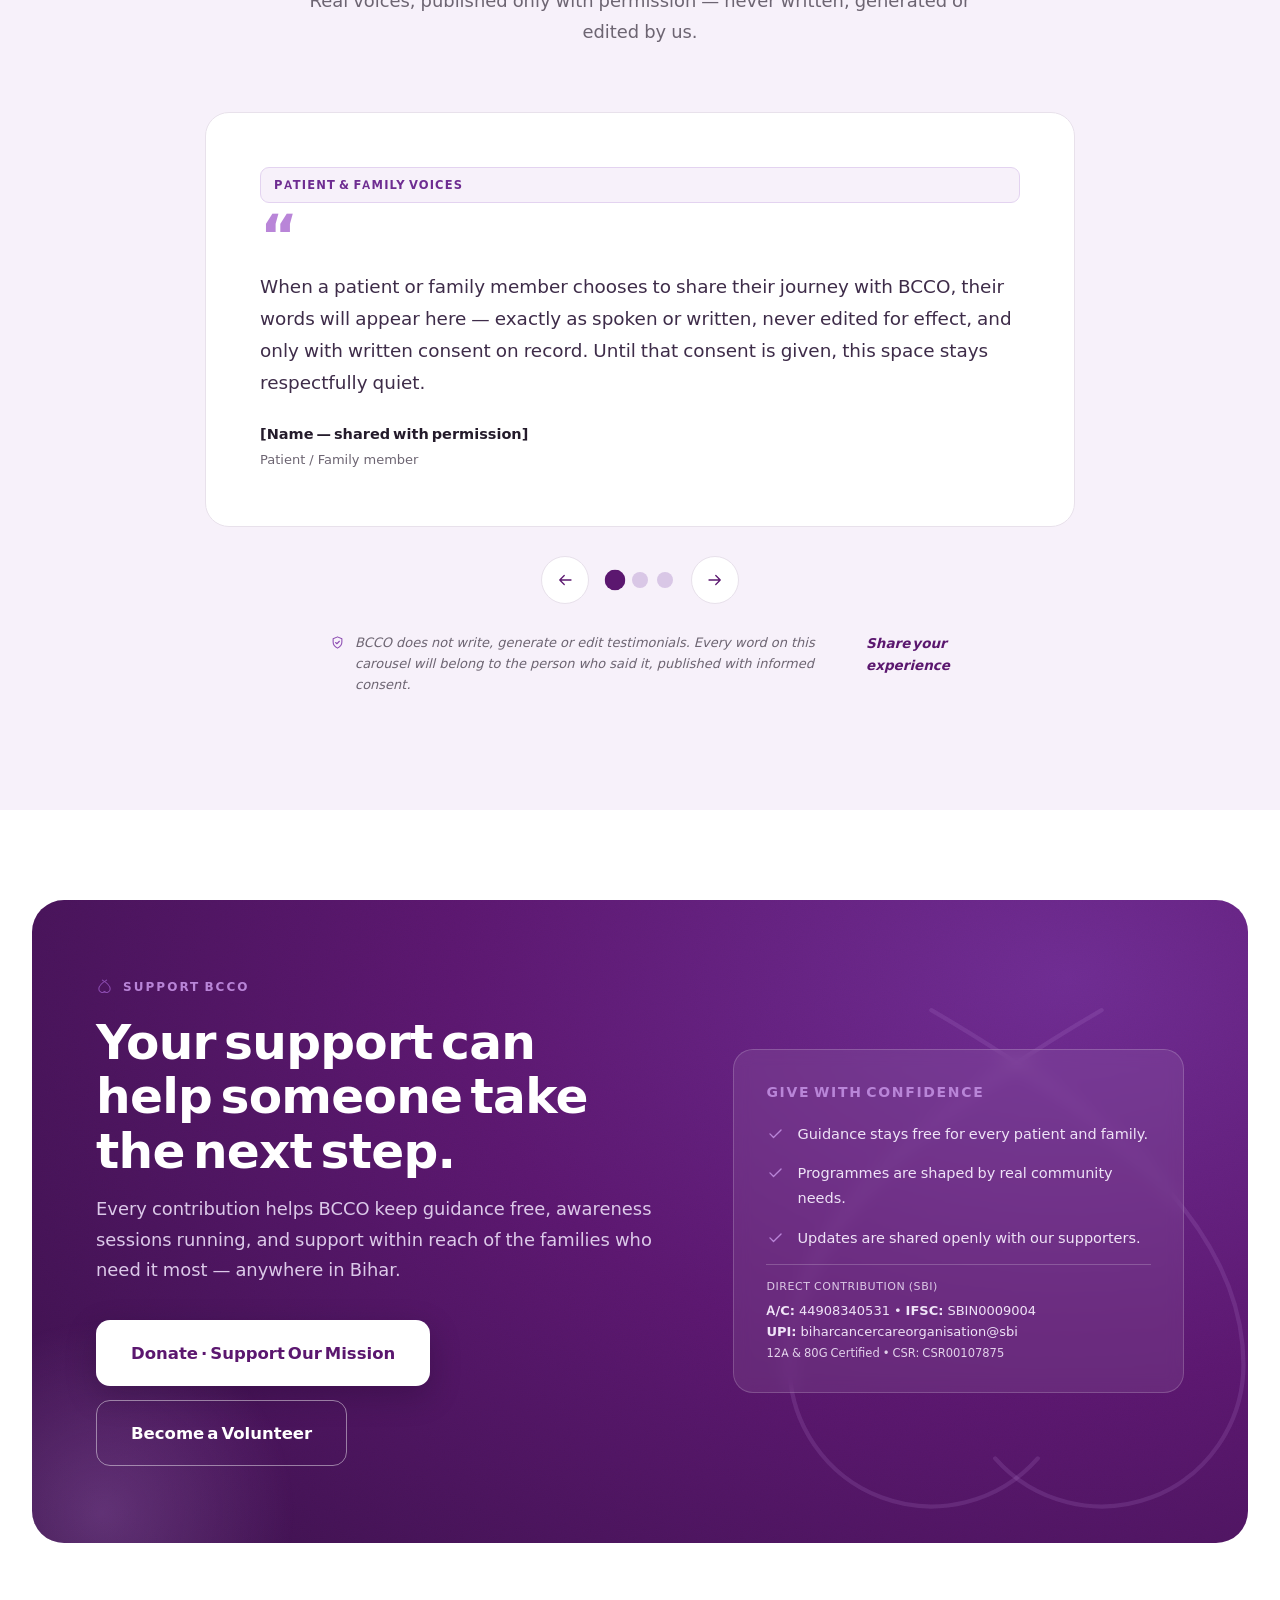
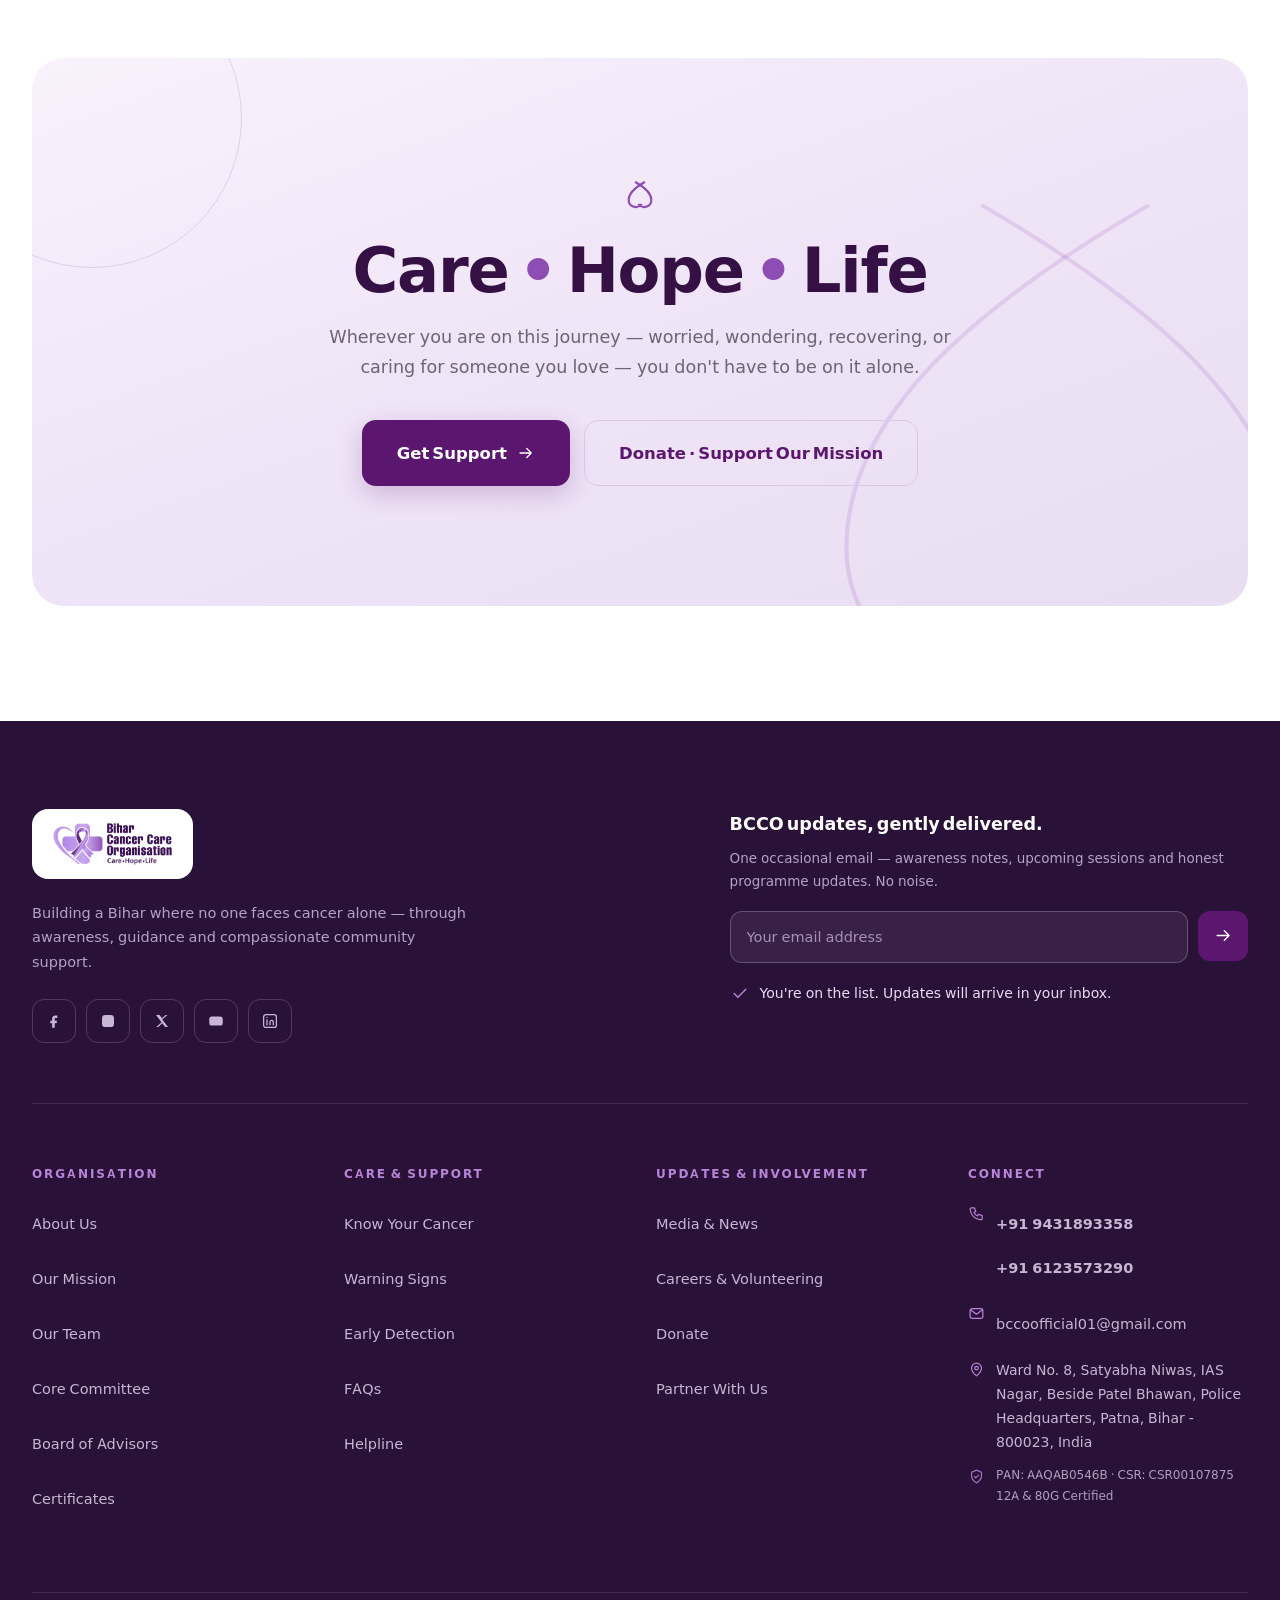
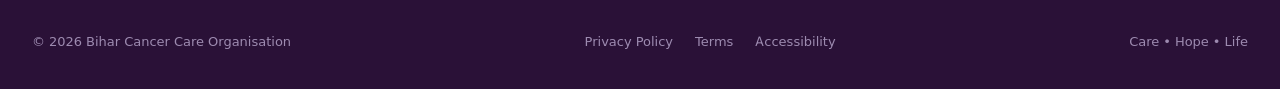
==== commit 496fdd67: "Implement Website Multilingual System supporting 23 Indian Languages only with searchable selector a" ====
--- a/index.html
+++ b/index.html
@@ -196,16 +196,24 @@
       </span>
     </a>
     <nav class="nav__links" aria-label="Primary">
-      <a class="nav__link" data-route="home" href="#/home">Home</a>
-      <a class="nav__link" data-route="cancer" href="#/cancer">Know Your Cancer</a>
-      <a class="nav__link" data-route="news" href="#/news">Media &amp; News</a>
-      <a class="nav__link" data-route="home-advisory" href="#/home/home-advisory">Board of Advisors</a>
-      <a class="nav__link" data-route="certificates" href="#/certificates">Registration Certificates</a>
-      <a class="nav__link" data-route="careers" href="#/careers">Careers</a>
-      <a class="nav__link" data-route="contact" href="#/contact">Contact Us</a>
+      <a class="nav__link" data-route="home" href="#/home" data-i18n="nav_home">Home</a>
+      <a class="nav__link" data-route="cancer" href="#/cancer" data-i18n="nav_cancer">Know Your Cancer</a>
+      <a class="nav__link" data-route="news" href="#/news" data-i18n="nav_news">Media &amp; News</a>
+      <a class="nav__link" data-route="home-advisory" href="#/home/home-advisory" data-i18n="nav_advisory">Board of Advisors</a>
+      <a class="nav__link" data-route="certificates" href="#/certificates" data-i18n="nav_certificates">Registration Certificates</a>
+      <a class="nav__link" data-route="careers" href="#/careers" data-i18n="nav_careers">Careers</a>
+      <a class="nav__link" data-route="contact" href="#/contact" data-i18n="nav_contact">Contact Us</a>
     </nav>
     <div class="nav__actions">
-      <button class="btn btn--primary btn--sm magnetic" data-open-donate>Donate <svg class="icon" aria-hidden="true"><use href="#i-heart"/></svg></button>
+      <div class="lang-selector-wrap">
+        <button class="lang-selector-btn" id="langSelectorBtn" type="button" aria-haspopup="dialog" aria-expanded="false" aria-label="Select Indian Language" title="Change Language / भाषा बदलें">
+          <svg class="icon icon-globe" aria-hidden="true"><use href="#i-globe"/></svg>
+          <span class="lang-selector-btn__label" id="currentLangLabel">English (India)</span>
+          <span class="lang-selector-btn__badge" id="currentLangCode">EN</span>
+          <svg class="icon icon-chevron" aria-hidden="true" viewBox="0 0 24 24"><path d="m6 9 6 6 6-6" fill="none" stroke="currentColor" stroke-width="2" stroke-linecap="round"/></svg>
+        </button>
+      </div>
+      <button class="btn btn--primary btn--sm magnetic" data-open-donate><span data-i18n="nav_donate">Donate</span> <svg class="icon" aria-hidden="true"><use href="#i-heart"/></svg></button>
       <button class="hamburger" id="menuBtn" aria-expanded="false" aria-controls="mobileMenu" aria-label="Open menu"><span></span><span></span></button>
     </div>
   </div>
@@ -214,16 +222,26 @@
 <!-- Mobile Navigation Menu -->
 <div class="mmenu" id="mobileMenu" aria-label="Mobile navigation">
   <nav aria-label="Mobile primary">
-    <a class="mmenu__link" style="--i:0" href="#/home">Home <svg class="icon" aria-hidden="true"><use href="#i-arrow-up-r"/></svg></a>
-    <a class="mmenu__link" style="--i:1" href="#/cancer">Know Your Cancer <svg class="icon" aria-hidden="true"><use href="#i-arrow-up-r"/></svg></a>
-    <a class="mmenu__link" style="--i:2" href="#/news">Media &amp; News <svg class="icon" aria-hidden="true"><use href="#i-arrow-up-r"/></svg></a>
-    <a class="mmenu__link" style="--i:3" href="#/home/home-advisory">Board of Advisors <svg class="icon" aria-hidden="true"><use href="#i-arrow-up-r"/></svg></a>
-    <a class="mmenu__link" style="--i:4" href="#/certificates">Registration Certificates <svg class="icon" aria-hidden="true"><use href="#i-arrow-up-r"/></svg></a>
-    <a class="mmenu__link" style="--i:5" href="#/careers">Careers <svg class="icon" aria-hidden="true"><use href="#i-arrow-up-r"/></svg></a>
-    <a class="mmenu__link" style="--i:6" href="#/contact">Contact Us <svg class="icon" aria-hidden="true"><use href="#i-arrow-up-r"/></svg></a>
+    <a class="mmenu__link" style="--i:0" href="#/home"><span data-i18n="nav_home">Home</span> <svg class="icon" aria-hidden="true"><use href="#i-arrow-up-r"/></svg></a>
+    <a class="mmenu__link" style="--i:1" href="#/cancer"><span data-i18n="nav_cancer">Know Your Cancer</span> <svg class="icon" aria-hidden="true"><use href="#i-arrow-up-r"/></svg></a>
+    <a class="mmenu__link" style="--i:2" href="#/news"><span data-i18n="nav_news">Media &amp; News</span> <svg class="icon" aria-hidden="true"><use href="#i-arrow-up-r"/></svg></a>
+    <a class="mmenu__link" style="--i:3" href="#/home/home-advisory"><span data-i18n="nav_advisory">Board of Advisors</span> <svg class="icon" aria-hidden="true"><use href="#i-arrow-up-r"/></svg></a>
+    <a class="mmenu__link" style="--i:4" href="#/certificates"><span data-i18n="nav_certificates">Registration Certificates</span> <svg class="icon" aria-hidden="true"><use href="#i-arrow-up-r"/></svg></a>
+    <a class="mmenu__link" style="--i:5" href="#/careers"><span data-i18n="nav_careers">Careers</span> <svg class="icon" aria-hidden="true"><use href="#i-arrow-up-r"/></svg></a>
+    <a class="mmenu__link" style="--i:6" href="#/contact"><span data-i18n="nav_contact">Contact Us</span> <svg class="icon" aria-hidden="true"><use href="#i-arrow-up-r"/></svg></a>
   </nav>
   <div class="mmenu__foot">
-    <button class="btn btn--primary btn--lg" data-open-donate>Donate · Support Our Mission <svg class="icon" aria-hidden="true"><use href="#i-heart"/></svg></button>
+    <div class="mmenu__lang-box">
+      <button class="mmenu__lang-btn" id="mobileLangBtn" type="button">
+        <svg class="icon" aria-hidden="true"><use href="#i-globe"/></svg>
+        <div class="mmenu__lang-btn__info">
+          <span class="mmenu__lang-btn__title">Language / भाषा:</span>
+          <strong class="mmenu__lang-btn__curr" id="mmenuCurrentLang">English (India)</strong>
+        </div>
+        <span class="mmenu__lang-btn__tag">Change / बदलें</span>
+      </button>
+    </div>
+    <button class="btn btn--primary btn--lg" data-open-donate><span data-i18n="nav_donate_support">Donate · Support Our Mission</span> <svg class="icon" aria-hidden="true"><use href="#i-heart"/></svg></button>
     <p class="mmenu__meta">BCCO Support Line · <a href="tel:+919431893358" style="color:inherit;font-weight:700;">+91 9431893358</a> · <a href="tel:+916123573290" style="color:inherit;font-weight:700;">+91 6123573290</a></p>
   </div>
 </div>
@@ -2293,6 +2311,7 @@
 </noscript>
 
 <!-- Script -->
+<script src="js/i18n.min.js" defer></script>
 <script src="js/main.min.js" defer></script>
 <script src="js/ai-assistant.min.js" defer></script>
 </body>
--- a/css/style.min.css
+++ b/css/style.min.css
@@ -1 +1 @@
-@font-face{font-family:'Inter';font-style:normal;font-weight:400;font-display:swap;src:url('../assets/fonts/inter-400.woff2') format('woff2');unicode-range:U+0000-00FF,U+0131,U+0152-0153,U+02BB-02BC,U+02C6,U+02DA,U+02DC,U+0304,U+0308,U+0329,U+2000-206F,U+20AC,U+2122,U+2191,U+2193,U+2212,U+2215,U+FEFF,U+FFFD}@font-face{font-family:'Inter';font-style:normal;font-weight:500;font-display:swap;src:url('../assets/fonts/inter-500.woff2') format('woff2');unicode-range:U+0000-00FF,U+0131,U+0152-0153,U+02BB-02BC,U+02C6,U+02DA,U+02DC,U+0304,U+0308,U+0329,U+2000-206F,U+20AC,U+2122,U+2191,U+2193,U+2212,U+2215,U+FEFF,U+FFFD}@font-face{font-family:'Inter';font-style:normal;font-weight:600;font-display:swap;src:url('../assets/fonts/inter-600.woff2') format('woff2');unicode-range:U+0000-00FF,U+0131,U+0152-0153,U+02BB-02BC,U+02C6,U+02DA,U+02DC,U+0304,U+0308,U+0329,U+2000-206F,U+20AC,U+2122,U+2191,U+2193,U+2212,U+2215,U+FEFF,U+FFFD}@font-face{font-family:'Plus Jakarta Sans';font-style:normal;font-weight:600;font-display:swap;src:url('../assets/fonts/plus-jakarta-sans-600.woff2') format('woff2');unicode-range:U+0000-00FF,U+0131,U+0152-0153,U+02BB-02BC,U+02C6,U+02DA,U+02DC,U+0304,U+0308,U+0329,U+2000-206F,U+20AC,U+2122,U+2191,U+2193,U+2212,U+2215,U+FEFF,U+FFFD}@font-face{font-family:'Plus Jakarta Sans';font-style:normal;font-weight:700;font-display:swap;src:url('../assets/fonts/plus-jakarta-sans-700.woff2') format('woff2');unicode-range:U+0000-00FF,U+0131,U+0152-0153,U+02BB-02BC,U+02C6,U+02DA,U+02DC,U+0304,U+0308,U+0329,U+2000-206F,U+20AC,U+2122,U+2191,U+2193,U+2212,U+2215,U+FEFF,U+FFFD}@font-face{font-family:'Plus Jakarta Sans';font-style:normal;font-weight:800;font-display:swap;src:url('../assets/fonts/plus-jakarta-sans-800.woff2') format('woff2');unicode-range:U+0000-00FF,U+0131,U+0152-0153,U+02BB-02BC,U+02C6,U+02DA,U+02DC,U+0304,U+0308,U+0329,U+2000-206F,U+20AC,U+2122,U+2191,U+2193,U+2212,U+2215,U+FEFF,U+FFFD}:root{--purple-900:#351044;--purple:#5B176F;--purple-600:#6E2C91;--purple-400:#8D4DB2;--lavender:#B985D8;--lav-200:#E9DDF2;--lav-100:#F7F1FA;--off:#FCFBFD;--white:#ffffff;--ink:#241B2B;--ink-soft:#6D6572;--border:#E8E1EB;--shadow-sm:0 1px 2px rgba(53,16,68,.05);--shadow:0 10px 40px rgba(53,16,68,.08);--shadow-lg:0 24px 70px rgba(53,16,68,.16);--r-sm:12px;--r:16px;--r-lg:24px;--r-xl:32px;--fh:'Plus Jakarta Sans',ui-sans-serif,system-ui,-apple-system,'Segoe UI',sans-serif;--fb:'Inter',ui-sans-serif,system-ui,sans-serif;--ease:cubic-bezier(.22,1,.36,1);--nav-h:76px;--container:1240px;--sec:clamp(72px,9vw,128px);--grain:url("data:image/svg+xml,%3Csvg xmlns='http://www.w3.org/2000/svg' width='140' height='140'%3E%3Cfilter id='n'%3E%3CfeTurbulence type='fractalNoise' baseFrequency='0.85' numOctaves='2' stitchTiles='stitch'/%3E%3C/filter%3E%3Crect width='140' height='140' filter='url(%23n)' opacity='.55'/%3E%3C/svg%3E")}*,*::before,*::after{box-sizing:border-box;margin:0;padding:0}html{scroll-behavior:smooth;-webkit-text-size-adjust:100%}html,body{overflow-x:hidden}body{font-family:var(--fb);font-size:16px;line-height:1.7;color:var(--ink);background:var(--off);-webkit-font-smoothing:antialiased}img{max-width:100%;display:block}a{color:inherit;text-decoration:none}ul{list-style:none}button{font:inherit;background:none;border:0;cursor:pointer;color:inherit}:focus-visible{outline:2px solid var(--purple-600);outline-offset:3px;border-radius:4px}::selection{background:var(--lav-200);color:var(--purple-900)}.sr-only{position:absolute;width:1px;height:1px;padding:0;margin:-1px;overflow:hidden;clip:rect(0 0 0 0);white-space:nowrap;border:0}.skip-link{position:fixed;top:-60px;left:20px;z-index:400;background:var(--purple);color:#fff;padding:12px 22px;border-radius:12px;font-weight:600;transition:top .3s}.skip-link:focus{top:16px}section[id]{scroll-margin-top:96px}.icon{width:20px;height:20px;fill:none;stroke:currentColor;stroke-width:1.7;stroke-linecap:round;stroke-linejoin:round;flex:none}.icon-fill{width:20px;height:20px;fill:currentColor;stroke:none;flex:none}.mk{width:28px;height:28px;fill:none;stroke:currentColor;stroke-width:3;stroke-linecap:round;flex:none}.t-ic{width:24px;height:24px;border-radius:50%;background:var(--lav-100);color:var(--purple);display:grid;place-items:center;flex:none}.t-ic svg{width:13px;height:13px}.container,.container--wide{margin-inline:auto;box-sizing:border-box}.container{width:min(var(--container),calc(100% - clamp(32px,5vw,72px)))}.container--wide{width:min(1360px,calc(100% - clamp(36px,6vw,96px)))}.section{padding-block:var(--sec);position:relative}.section--white{background:#ffffff}.section--tint{background:var(--lav-100)}.section--off{background:var(--off)}.section--deep{background:linear-gradient(160deg,#3A1250,#2A1137);color:#DCC9E9}.h1,.h2,.h3{font-family:var(--fh);color:var(--ink);line-height:1.12;letter-spacing:-.015em;font-weight:800}.h1{font-size:clamp(2.05rem,1.2rem + 3.2vw,3.5rem)}.h2{font-size:clamp(1.9rem,1.2rem + 2.3vw,3.3rem)}.h3{font-size:clamp(1.15rem,1rem + .5vw,1.4rem);font-weight:700;line-height:1.3}.lead{font-size:clamp(1rem,.95rem + .3vw,1.12rem);color:var(--ink-soft);max-width:62ch}.eyebrow{display:inline-flex;align-items:center;gap:10px;font-family:var(--fh);font-weight:700;font-size:12px;letter-spacing:.17em;text-transform:uppercase;color:var(--purple-600);margin-bottom:16px}.eyebrow .eb__mark{width:17px;height:17px;color:var(--purple-400)}.eyebrow--light{color:var(--lavender)}.sec-head{max-width:700px;margin-bottom:clamp(40px,6vw,60px)}.sec-head--center{margin-inline:auto;text-align:center}.sec-head--center .lead{margin-inline:auto}.sec-head .lead{margin-top:16px}.sec-head--center .eyebrow{justify-content:center}.rl{display:block;overflow:hidden;padding-bottom:.1em;margin-bottom:-.1em}.rl>span{display:block}.js .rl>span{transform:translateY(112%);transition:transform .95s var(--ease);transition-delay:calc(var(--i,0) * 110ms)}.rl-parent.in .rl>span{transform:none}.btn{display:inline-flex;align-items:center;justify-content:center;gap:10px;font-family:var(--fh);font-weight:700;font-size:15.5px;min-height:48px;padding:14px 28px;border-radius:14px;border:1.5px solid transparent;transition:transform .3s var(--ease),box-shadow .3s,background .3s,border-color .3s,color .3s;text-align:center}.btn svg{width:18px;height:18px;transition:transform .3s var(--ease)}.btn:hover svg{transform:translateX(5px)}.btn--primary{background:var(--purple);color:#fff;box-shadow:0 8px 24px rgba(91,23,111,.22)}.btn--primary:hover{background:#4C135D;transform:translateY(-2px);box-shadow:0 14px 34px rgba(91,23,111,.3)}.btn--ghost{background:transparent;border-color:#DAC7E8;color:var(--purple)}.btn--ghost:hover{background:var(--lav-100);border-color:#C7A8DF;transform:translateY(-2px)}.btn--light{background:#fff;color:var(--purple);box-shadow:0 10px 30px rgba(20,5,28,.25)}.btn--light:hover{transform:translateY(-2px)}.btn--outline-light{background:transparent;border-color:rgba(255,255,255,.45);color:#fff}.btn--outline-light:hover{background:rgba(255,255,255,.12);border-color:#fff;transform:translateY(-2px)}.btn--lg{padding:18px 34px;font-size:16.5px;min-height:54px}.btn--sm{padding:10px 20px;font-size:14px;min-height:44px}.btn--block{width:100%}.link-arrow{display:inline-flex;align-items:center;gap:9px;font-family:var(--fh);font-weight:700;font-size:15px;color:var(--purple);position:relative;padding-bottom:3px;min-height:44px}.link-arrow::after{content:"";position:absolute;left:0;bottom:0;height:2px;width:100%;background:currentColor;transform:scaleX(0);transform-origin:left;transition:transform .35s var(--ease)}.link-arrow:hover::after{transform:scaleX(1)}.link-arrow svg{width:16px;height:16px;transition:transform .3s var(--ease)}.link-arrow:hover svg{transform:translateX(5px)}.link-arrow--light{color:var(--lavender)}.chip-s{display:inline-flex;align-items:center;gap:7px;font-family:var(--fh);font-weight:700;font-size:11.5px;letter-spacing:.1em;text-transform:uppercase;padding:7px 13px;border-radius:9px;background:var(--lav-100);color:var(--purple-600);border:1px solid #E3D3F0}.chip-s--light{background:rgba(255,255,255,.14);color:#EFE4F7;border-color:rgba(233,221,242,.3)}.cms-note{display:flex;gap:10px;align-items:flex-start;font-size:13px;line-height:1.6;color:var(--ink-soft);font-style:italic;max-width:620px}.cms-note svg{width:15px;height:15px;flex:none;margin-top:3px;color:var(--purple-400)}.cms-note--center{margin:28px auto 0}.notice{display:flex;gap:14px;align-items:flex-start;background:var(--lav-100);border:1px solid #DCC7EA;border-left:4px solid var(--purple-400);border-radius:14px;padding:18px 22px;font-size:14.5px;color:#3E2C49;max-width:860px}.notice svg{width:22px;height:22px;flex:none;color:var(--purple-600);margin-top:2px}.notice b{font-family:var(--fh)}.js .reveal{opacity:0;transform:translateY(26px);transition:opacity .8s var(--ease) var(--d,0ms),transform .8s var(--ease) var(--d,0ms)}.js .reveal.in{opacity:1;transform:none}.js .reveal-img{clip-path:inset(10% 8% 10% 8% round 34px);transition:clip-path 1.15s var(--ease) var(--d,0ms)}.js .reveal-img.in{clip-path:inset(0 0 0 0 round 28px)}.js [data-load]{opacity:0}.js body.is-loaded [data-load]{animation:fadeUp .95s var(--ease) forwards;animation-delay:var(--ld,0s)}@keyframes fadeUp{from{opacity:0;transform:translateY(22px)}to{opacity:1;transform:none}}@keyframes fadeDown{from{opacity:0;transform:translateY(-14px)}to{opacity:1;transform:none}}.hl{display:block;overflow:hidden;padding-bottom:.12em;margin-bottom:-.12em}.hl__i{display:block}.js .hl__i{transform:translateY(115%)}.js body.is-loaded .hl__i{animation:lineIn 1s var(--ease) forwards;animation-delay:var(--ld,0s)}@keyframes lineIn{to{transform:none}}@keyframes floaty{from{transform:translateY(-7px)}to{transform:translateY(9px)}}@keyframes spin{to{transform:rotate(360deg)}}@keyframes shake{0%,100%{transform:translateX(0)}20%,60%{transform:translateX(-4px)}40%,80%{transform:translateX(4px)}}@keyframes popIn{from{opacity:0;transform:translateY(12px)}}@keyframes scrollPulse{0%{transform:scaleY(0);transform-origin:top}45%{transform:scaleY(1);transform-origin:top}55%{transform:scaleY(1);transform-origin:bottom}100%{transform:scaleY(0);transform-origin:bottom}}.float-slow{animation:floaty 6.5s ease-in-out infinite alternate}.float-slow--2{animation-duration:8s;animation-delay:-2.5s}.page{display:none}.page.is-active{display:block}.phero{position:relative;overflow:clip;background:linear-gradient(#FCFBFD,#ffffff);padding:calc(var(--nav-h) + 58px) 0 clamp(44px,6vw,76px)}.phero::before{content:"";position:absolute;inset:0;background:radial-gradient(640px 380px at 88% -18%,rgba(185,133,216,.18),transparent 70%),radial-gradient(520px 320px at -10% 60%,rgba(233,221,242,.65),transparent 70%)}.phero .container{position:relative}.phero__title{margin:6px 0 18px;max-width:22ch}.subnav{position:sticky;top:70px;z-index:40;background:rgba(252,251,253,.92);backdrop-filter:blur(12px);-webkit-backdrop-filter:blur(12px);border-block:1px solid var(--border)}.subnav__in{display:flex;gap:8px;overflow-x:auto;padding:12px 0;scrollbar-width:none}.subnav__in::-webkit-scrollbar{display:none}.schip{white-space:nowrap;padding:10px 18px;min-height:44px;display:inline-flex;align-items:center;border-radius:999px;border:1px solid var(--border);background:#ffffff;font-family:var(--fh);font-weight:700;font-size:13px;color:var(--ink-soft);transition:all .25s}.schip:hover{border-color:#C7A8DF;color:var(--purple)}.schip[aria-current="true"]{background:var(--purple);color:#fff;border-color:var(--purple)}#page-cancer section[id]{scroll-margin-top:150px}.scroll-progress{position:fixed;top:0;left:0;right:0;height:3px;z-index:300;pointer-events:none}.scroll-progress span{display:block;height:100%;background:linear-gradient(90deg,var(--purple-600),var(--purple-400));transform:scaleX(0);transform-origin:left}.nav{position:fixed;inset-inline:0;top:0;z-index:100;transition:background .4s,box-shadow .4s,border-color .4s;border-bottom:1px solid transparent}.js .nav{opacity:0}.js body.is-loaded .nav{animation:fadeDown .8s var(--ease) .1s forwards}.nav__inner{max-width:1400px;margin-inline:auto;display:flex;align-items:center;gap:32px;padding:19px 32px;transition:padding .4s var(--ease)}.nav.scrolled{background:rgba(252,251,253,.86);backdrop-filter:blur(14px) saturate(1.5);-webkit-backdrop-filter:blur(14px) saturate(1.5);border-color:var(--border);box-shadow:0 8px 30px rgba(53,16,68,.06)}.nav.scrolled .nav__inner{padding-block:10px}.brand{display:inline-flex;align-items:center;flex:none}.brand img,.brand-img{height:48px;width:auto;max-width:190px;object-fit:contain;display:block;transition:height .3s var(--ease)}.nav.scrolled .brand img,.nav.scrolled .brand-img{height:42px}.brand-fb{display:none;align-items:center;gap:11px}.brand-fb .mk{width:40px;height:40px;color:var(--purple)}.brand-fb b{font-family:var(--fh);font-weight:800;font-size:17px;line-height:1.15;display:block}.brand-fb small{display:block;font-size:10.5px;letter-spacing:.14em;text-transform:uppercase;color:var(--purple-600);font-weight:600;margin-top:2px}.nav__links{display:flex;gap:2px;margin-left:auto}.nav__link{position:relative;font-size:14.5px;font-weight:500;color:#4A3557;padding:11px 12px;min-height:44px;display:inline-flex;align-items:center;border-radius:9px;transition:color .25s}.nav__link::after{content:"";position:absolute;left:12px;right:12px;bottom:4px;height:2px;border-radius:2px;background:var(--purple);transform:scaleX(0);transform-origin:left;transition:transform .35s var(--ease)}.nav__link:hover,.nav__link.is-active{color:var(--purple)}.nav__link:hover::after,.nav__link.is-active::after{transform:scaleX(1)}.nav__actions{display:flex;align-items:center;gap:14px}.hamburger{display:none;width:48px;height:48px;border-radius:12px;border:1px solid var(--border);background:rgba(255,255,255,.7);position:relative;z-index:110}.hamburger span{position:absolute;left:13px;right:13px;height:2px;background:var(--purple);border-radius:2px;transition:transform .35s var(--ease),top .35s var(--ease)}.hamburger span:nth-child(1){top:18px}.hamburger span:nth-child(2){top:27px}body.menu-open .hamburger span:nth-child(1){top:22px;transform:rotate(45deg)}body.menu-open .hamburger span:nth-child(2){top:22px;transform:rotate(-45deg)}.mmenu{position:fixed;inset:0;z-index:98;background:var(--off);opacity:0;visibility:hidden;transition:opacity .4s var(--ease),visibility .4s;overflow-y:auto;padding:126px 28px 48px}.mmenu.open{opacity:1;visibility:visible}body.menu-open{overflow:hidden}.mmenu__link{display:flex;align-items:center;justify-content:space-between;font-family:var(--fh);font-weight:700;font-size:25px;color:var(--ink);padding:16px 4px;min-height:48px;border-bottom:1px solid var(--border)}.mmenu__link svg{width:20px;height:20px;color:var(--purple-400)}.js .mmenu__link{opacity:0;transform:translateY(18px);transition:opacity .5s var(--ease),transform .5s var(--ease)}.mmenu.open .mmenu__link{opacity:1;transform:none;transition-delay:calc(var(--i) * 55ms + 120ms)}.mmenu__foot{margin-top:32px;display:grid;gap:14px}.mmenu__foot .btn{justify-content:center}.mmenu__meta{font-size:13.5px;color:var(--ink-soft);text-align:center}.mmenu__meta b{color:var(--purple);font-weight:600}.hero{position:relative;background:var(--off);overflow:clip}.hero::before{content:"";position:absolute;inset:0;background:radial-gradient(640px 420px at 88% -12%,rgba(185,133,216,.2),transparent 70%),radial-gradient(560px 380px at -8% 34%,rgba(233,221,242,.75),transparent 70%),linear-gradient(#FCFBFD,#ffffff)}.hero__inner{position:relative;display:grid;grid-template-columns:1.02fr .98fr;gap:clamp(40px,5vw,72px);align-items:center;padding-top:calc(var(--nav-h) + 56px);padding-bottom:150px;padding-inline:clamp(16px,2.5vw,32px)}.hero__title{font-family:var(--fh);font-weight:800;font-size:clamp(2.35rem,1.1rem + 4.3vw,4.5rem);line-height:1.06;letter-spacing:-.025em;margin:8px 0 24px}.hero__title em{font-style:normal;color:var(--purple-600)}.hero__sub{max-width:52ch;color:var(--ink-soft);font-size:clamp(1rem,.95rem + .35vw,1.15rem)}.hero__ctas{display:flex;flex-wrap:wrap;gap:14px;margin-top:36px;align-items:center}.hero__trust{display:flex;flex-wrap:wrap;gap:10px 26px;margin-top:34px}.hero__trust li{display:flex;align-items:center;gap:9px;font-size:13.5px;font-weight:500;color:var(--ink-soft)}.hero__trust .t-ic{width:22px;height:22px;border-radius:50%;background:var(--lav-100);color:var(--purple);display:grid;place-items:center;flex:none}.hero__trust .t-ic svg{width:12px;height:12px}.hero__visual{position:relative}.hero__ring{position:absolute;width:430px;height:430px;border:1.5px solid rgba(185,133,216,.35);border-radius:50%;right:-150px;top:-130px;pointer-events:none}.hero__panel{position:relative;border-radius:var(--r-xl);overflow:hidden;background:linear-gradient(150deg,#F3EAF9 0%,#E9DDF2 48%,#DFC9EE 100%);aspect-ratio:1/1.02;box-shadow:var(--shadow-lg)}.js .hero__panel{opacity:0;transform:scale(1.045)}.js .is-loaded .hero__panel{animation:heroVisual 1.3s var(--ease) .35s forwards}@keyframes heroVisual{to{opacity:1;transform:scale(1)}}.hero__ribbon{position:absolute;width:112%;left:-6%;top:14%;height:auto}.hero__ribbon path{fill:none;stroke:#6E2C91;stroke-width:.26;stroke-linecap:round;opacity:.5}.hero__ribbon path:nth-child(2){stroke:#B985D8;opacity:.35}.hero__blob{position:absolute;width:280px;height:280px;border-radius:50%;background:radial-gradient(circle at 35% 35%,rgba(255,255,255,.85),rgba(255,255,255,0) 70%);top:-60px;right:-50px}.hero__dots{position:absolute;left:26px;top:26px;width:130px;height:96px;background-image:radial-gradient(rgba(110,44,145,.32) 1.3px,transparent 1.3px);background-size:15px 15px;-webkit-mask-image:radial-gradient(closest-side,#000,transparent);mask-image:radial-gradient(closest-side,#000,transparent)}.ph__tag{position:absolute;left:16px;bottom:16px;display:inline-flex;align-items:center;gap:8px;background:rgba(255,255,255,.78);backdrop-filter:blur(6px);border:1px solid rgba(232,225,235,.9);border-radius:10px;padding:7px 13px;font-size:11.5px;font-weight:500;color:#5A5262}.ph__tag svg{width:14px;height:14px;color:var(--purple-600)}.hero__card{position:absolute;background:rgba(255,255,255,.9);backdrop-filter:blur(10px);border:1px solid rgba(232,225,235,.95);border-radius:18px;box-shadow:var(--shadow);padding:16px 20px;display:flex;align-items:center;gap:14px;z-index:2}.hero__card .mk{width:34px;height:34px;color:var(--purple);flex:none}.hero__card b{display:block;font-family:var(--fh);font-weight:700;font-size:15.5px;line-height:1.25}.hero__card small{display:block;font-size:12.5px;color:var(--ink-soft);margin-top:2px}.hero__card--tl{top:34px;left:-46px}.hero__card--br{bottom:-30px;right:-14px;padding:10px 14px 10px 10px}.hero__card--br .call-ic{width:46px;height:46px;border-radius:13px;background:var(--purple);color:#fff;display:grid;place-items:center;flex:none}.hero__card--br .call-ic svg{width:20px;height:20px}.hero__orbit{position:absolute;top:-38px;right:6%;width:122px;height:122px;z-index:3}.hero__orbit svg{width:100%;height:100%;animation:spin 26s linear infinite}.hero__orbit text{font-family:var(--fh);font-weight:700;font-size:10px;letter-spacing:.24em;fill:var(--purple-600)}.scroll-hint{position:absolute;left:34px;bottom:34px;display:flex;align-items:center;gap:12px;color:var(--ink-soft);font-size:12px;letter-spacing:.18em;text-transform:uppercase;font-weight:600}.scroll-hint i{display:block;width:2px;height:44px;background:var(--lavender);border-radius:2px;animation:scrollPulse 2.4s var(--ease) infinite}.stats{position:relative;z-index:5;margin-top:-70px;background:transparent}.stats__card{background:#fff;border:1px solid var(--border);border-radius:var(--r-xl);box-shadow:var(--shadow-lg);padding:clamp(34px,4.5vw,56px)}.stats__grid{display:grid;grid-template-columns:repeat(4,1fr);gap:clamp(20px,3vw,40px)}.stat{text-align:center;position:relative}.stat + .stat::before{content:"";position:absolute;left:-14px;top:15%;bottom:15%;width:1px;background:var(--border)}.stat__num{font-family:var(--fh);font-weight:800;font-size:clamp(2.1rem,1.4rem + 2vw,3.1rem);color:var(--purple-900);letter-spacing:-.02em;display:block;line-height:1.1}.stat__label{display:block;margin-top:8px;font-size:14px;font-weight:500;color:var(--ink-soft)}.stats .cms-note{margin:26px auto 0;justify-content:center;text-align:center}.stats .cms-note svg{margin-top:2px}.ph{position:relative;overflow:hidden;border-radius:var(--r-lg)}.ph--a{background:linear-gradient(145deg,#F4ECFA 0%,#E9DDF2 55%,#E2CFEF 100%)}.ph--b{background:linear-gradient(155deg,#4A1563 0%,#351044 55%,#5B176F 120%)}.ph--c{background:linear-gradient(140deg,#EFE3F8 0%,#E5D4F1 60%,#DCC6EC 100%)}.ph__ribbon{position:absolute;left:-8%;top:16%;width:116%;height:auto;transition:transform 1.4s var(--ease)}.ph__ribbon path{fill:none;stroke:#6E2C91;stroke-width:.28;stroke-linecap:round;opacity:.42}.ph--b .ph__ribbon path{stroke:#B985D8;opacity:.3}.ph:hover .ph__ribbon{transform:scale(1.045) rotate(1.5deg)}.ph__dots{position:absolute;right:22px;bottom:22px;width:110px;height:80px;background-image:radial-gradient(rgba(110,44,145,.28) 1.2px,transparent 1.2px);background-size:14px 14px;-webkit-mask-image:radial-gradient(closest-side,#000,transparent);mask-image:radial-gradient(closest-side,#000,transparent)}.ph--b .ph__dots{background-image:radial-gradient(rgba(233,221,242,.4) 1.2px,transparent 1.2px)}.ph--b .ph__tag{background:rgba(26,8,36,.55);color:#E9DDF2;border-color:rgba(233,221,242,.25)}.ph--b .ph__tag svg{color:var(--lavender)}.about__grid{display:grid;grid-template-columns:.94fr 1.06fr;gap:clamp(40px,5.5vw,84px);align-items:center}.about__media{position:relative}.about__media .ph{aspect-ratio:4/4.7;border-radius:28px}.about__badge{position:absolute;right:-24px;bottom:36px;background:rgba(255,255,255,.94);backdrop-filter:blur(8px);border:1px solid var(--border);border-radius:18px;box-shadow:var(--shadow);padding:16px 22px;display:flex;align-items:center;gap:13px}.about__badge .mk{width:30px;height:30px;color:var(--purple-400)}.about__badge b{font-family:var(--fh);font-weight:800;font-size:15px;color:var(--purple-900)}.about__media::before{content:"";position:absolute;width:220px;height:220px;border:1.5px solid rgba(185,133,216,.4);border-radius:50%;left:-70px;top:-58px}.about__copy .lead + .lead{margin-top:16px}.pillars{display:grid;grid-template-columns:1fr 1fr;gap:14px 22px;margin-top:30px}.pillars li{display:flex;gap:11px;align-items:flex-start;font-family:var(--fh);font-weight:600;font-size:15px;color:#3E2C49}.pillars .t-ic{width:24px;height:24px;border-radius:50%;background:var(--lav-100);color:var(--purple);display:grid;place-items:center;flex:none;margin-top:1px}.pillars .t-ic svg{width:13px;height:13px}.about__copy .link-arrow{margin-top:34px}.inv-grid{display:grid;grid-template-columns:repeat(3,1fr);gap:20px}.inv-grid--4{grid-template-columns:repeat(4,1fr)}.inv{background:#fff;border:1px solid var(--border);border-radius:20px;padding:28px 26px;transition:transform .4s var(--ease),box-shadow .4s,border-color .4s,background .4s;position:relative}.section--tint .inv{background:#fff}.inv:hover{transform:translateY(-6px);box-shadow:var(--shadow);background:#FBF7FE;border-color:#D9C7E6}.inv__ic{width:50px;height:50px;border-radius:14px;background:var(--lav-100);border:1px solid var(--border);color:var(--purple-600);display:grid;place-items:center;margin-bottom:18px;transition:transform .4s var(--ease)}.inv__ic svg{width:22px;height:22px}.inv:hover .inv__ic{transform:translateY(-3px)}.inv h3{font-family:var(--fh);font-weight:700;font-size:1.1rem;margin-bottom:9px;line-height:1.3}.inv p{font-size:14px;color:var(--ink-soft)}.inv__link{display:inline-flex;align-items:center;gap:7px;margin-top:18px;font-family:var(--fh);font-weight:700;font-size:13.5px;color:var(--purple)}.inv__link svg{width:15px;height:15px;transition:transform .35s var(--ease)}.inv:hover .inv__link svg{transform:translateX(5px)}.inv__cover::after{content:"";position:absolute;inset:0;border-radius:inherit}.svc-grid{display:grid;grid-template-columns:repeat(3,1fr);gap:22px}.svc{position:relative;background:#fff;border:1px solid var(--border);border-radius:20px;padding:30px 28px;transition:transform .4s var(--ease),box-shadow .4s,border-color .4s,background .4s}.section--off .svc,.section--tint .svc{background:#fff}.svc:hover{transform:translateY(-6px);box-shadow:var(--shadow);border-color:#D9C7E6;background:#FBF7FE}.svc__link::after{content:"";position:absolute;inset:0;border-radius:inherit}.svc__top{display:flex;justify-content:space-between;align-items:center;margin-bottom:22px}.svc__icon{width:52px;height:52px;border-radius:15px;display:grid;place-items:center;color:var(--purple-600);background:var(--lav-100);border:1px solid var(--border);transition:transform .4s var(--ease)}.svc__icon svg{width:23px;height:23px}.svc:hover .svc__icon{transform:translateY(-3px)}.svc__num{font-family:var(--fh);font-weight:700;font-size:12.5px;letter-spacing:.1em;color:#C9B3D8}.svc h3{font-family:var(--fh);font-size:1.12rem;margin-bottom:10px}.svc p{font-size:14.5px;color:var(--ink-soft)}.svc__arrow{display:inline-flex;align-items:center;gap:7px;margin-top:20px;font-family:var(--fh);font-weight:700;font-size:13.5px;color:var(--purple)}.svc__arrow svg{width:15px;height:15px;transition:transform .35s var(--ease)}.svc:hover .svc__arrow svg{transform:translateX(5px)}.j-track{position:relative;display:grid;grid-template-columns:repeat(5,1fr);gap:26px}.j-line{position:absolute;top:32px;left:10%;right:10%;height:2px;background:var(--lav-200)}.j-line i{display:block;height:100%;background:linear-gradient(90deg,var(--purple-600),var(--purple));transform:scaleX(0);transform-origin:left;transition:transform 1.5s var(--ease) .15s}.journey.in .j-line i{transform:scaleX(1)}.js .j-step{opacity:0;transform:translateY(26px);transition:opacity .75s var(--ease),transform .75s var(--ease);transition-delay:calc(var(--i) * 130ms + .1s)}.journey.in .j-step{opacity:1;transform:none}.j-step{text-align:center;position:relative}.j-step__dot{width:64px;height:64px;margin:0 auto 18px;border-radius:50%;background:#fff;border:2px solid var(--lav-200);display:grid;place-items:center;font-family:var(--fh);font-weight:800;font-size:1.02rem;color:var(--purple-600);position:relative;z-index:1;transition:border-color .5s,box-shadow .5s,color .5s}.journey.in .j-step__dot{border-color:var(--purple);box-shadow:0 0 0 9px var(--lav-100);color:var(--purple)}.j-step h3{font-family:var(--fh);font-size:1.1rem;margin-bottom:8px}.j-step p{font-size:14px;color:var(--ink-soft);max-width:230px;margin-inline:auto}.aware-feat{position:relative;border-radius:28px;overflow:hidden;color:#fff;background:linear-gradient(160deg,#4A1563,#351044 55%,#5B176F 130%);display:flex;align-items:flex-end}.aware-feat--band{min-height:0;padding:clamp(36px,6vw,64px)}.aware-feat::after{content:"";position:absolute;inset:0;background:linear-gradient(180deg,rgba(30,9,40,.05) 20%,rgba(28,8,38,.55));pointer-events:none}.aware-feat::before{content:"";position:absolute;inset:0;background-image:var(--grain);opacity:.08;mix-blend-mode:overlay}.aware-feat__in{position:relative;z-index:2;padding:clamp(28px,4vw,46px);max-width:640px}.aware-feat--band .aware-feat__in{padding:0}.aware-feat h3{color:#fff;font-size:clamp(1.5rem,1.2rem + 1.2vw,2.1rem);margin:16px 0 12px}.aware-feat p{color:#DDCBE9;font-size:15px}.aware-feat__ctas{display:flex;flex-wrap:wrap;gap:14px;align-items:center;margin-top:26px}.deepband{position:relative;overflow:hidden;border-radius:var(--r-xl);background:radial-gradient(120% 150% at 85% 12%,#6E2C91 0%,#5B176F 42%,#351044 100%);color:#fff;padding:clamp(40px,6vw,84px) clamp(26px,5vw,80px)}.deepband::before{content:"";position:absolute;inset:0;background-image:var(--grain);opacity:.09;mix-blend-mode:overlay;pointer-events:none}.deepband .ribbon-art{position:absolute;right:-9%;top:4%;width:56%;height:auto;opacity:.9;pointer-events:none}.deepband .ribbon-art path{fill:none;stroke:#B985D8;stroke-width:.3;stroke-linecap:round;opacity:.2}.deepband__glow{position:absolute;width:420px;height:420px;border-radius:50%;background:radial-gradient(circle,rgba(185,133,216,.28),transparent 65%);left:-140px;bottom:-180px}.deepband .h2{color:#fff;max-width:16ch}.deepband .lead{color:#DCC9E9;margin-top:18px}.deepband__ctas{display:flex;flex-wrap:wrap;gap:14px;margin-top:34px}.deepband__grid{position:relative;display:grid;grid-template-columns:1.12fr .88fr;gap:clamp(36px,5vw,72px);align-items:center}.deepband__list{background:rgba(255,255,255,.08);border:1px solid rgba(255,255,255,.18);backdrop-filter:blur(8px);border-radius:20px;padding:30px 32px}.deepband__list h4{font-family:var(--fh);font-size:14px;letter-spacing:.12em;text-transform:uppercase;color:var(--lavender);margin-bottom:18px}.deepband__list li{display:flex;gap:12px;align-items:flex-start;font-size:14.5px;color:#EFE3F7}.deepband__list li + li{margin-top:15px}.deepband__list svg{width:19px;height:19px;flex:none;color:var(--lavender);margin-top:2px}.duo{display:grid;grid-template-columns:1fr 1fr;gap:26px}.duo__col{background:#fff;border:1px solid var(--border);border-radius:22px;padding:clamp(26px,3vw,40px)}.duo__col h3{margin-bottom:6px}.duo__col>p{font-size:14.5px;color:var(--ink-soft);margin-bottom:18px}.duo__col ul li{display:flex;gap:12px;align-items:flex-start;padding:13px 0;border-bottom:1px dashed var(--border);font-size:14.5px}.duo__col ul li:last-child{border-bottom:0;padding-bottom:4px}.duo__col ul b{font-family:var(--fh);font-weight:700;display:block;font-size:14.5px}.duo__col ul span{color:var(--ink-soft);font-size:13.5px}.duo__col .t-ic{width:24px;height:24px;border-radius:50%;background:var(--lav-100);color:var(--purple);display:grid;place-items:center;flex:none;margin-top:2px}.duo__col .t-ic svg{width:13px;height:13px}.duo__col--act .t-ic{background:#EAF3EC;color:#2E7D4F}.tgrid{display:grid;grid-template-columns:repeat(4,1fr);gap:18px}.tcard{background:#fff;border:1px solid var(--border);border-radius:18px;padding:24px;transition:transform .4s var(--ease),box-shadow .4s,border-color .4s;display:flex;flex-direction:column}.tcard:hover{transform:translateY(-5px);box-shadow:var(--shadow);border-color:#D9C7E6}.tcard__idx{font-family:var(--fh);font-weight:800;font-size:12px;letter-spacing:.14em;color:var(--lavender)}.tcard .chip-s{margin-top:10px;align-self:flex-start}.tcard h3{font-family:var(--fh);font-size:1.05rem;margin:12px 0 8px}.tcard p{font-size:13.5px;color:var(--ink-soft)}.framing{display:flex;gap:14px;align-items:flex-start;background:#fff;border:1px solid var(--border);border-left:4px solid var(--purple-400);border-radius:14px;padding:20px 24px;font-size:14.5px;color:#3E2C49;max-width:860px;margin-top:32px}.framing svg{width:22px;height:22px;flex:none;color:var(--purple-600);margin-top:2px}.faq-wrap{max-width:860px;margin-inline:auto}.faq-item{border-bottom:1px solid var(--border)}.faq-item:first-child{border-top:1px solid var(--border)}.faq-q{width:100%;display:flex;align-items:center;justify-content:space-between;gap:20px;text-align:left;padding:22px 4px;min-height:48px;font-family:var(--fh);font-weight:700;font-size:1.04rem;color:var(--ink);transition:color .3s}.faq-q:hover{color:var(--purple)}.faq-q svg{width:20px;height:20px;flex:none;color:var(--purple-400);transition:transform .4s var(--ease)}.faq-item.open .faq-q{color:var(--purple)}.faq-item.open .faq-q svg{transform:rotate(45deg)}.faq-a{display:grid;grid-template-rows:0fr;transition:grid-template-rows .45s var(--ease)}.faq-item.open .faq-a{grid-template-rows:1fr}.faq-a__in{overflow:hidden}.faq-a__in p{padding:0 44px 24px 4px;color:var(--ink-soft);font-size:15px;max-width:70ch}.docgrid{display:grid;grid-template-columns:repeat(3,1fr);gap:22px}.doc{background:#fff;border:1px solid var(--border);border-radius:22px;padding:30px;display:flex;flex-direction:column;transition:transform .4s var(--ease),box-shadow .4s}.doc:hover{transform:translateY(-5px);box-shadow:var(--shadow)}.doc__head{display:flex;gap:16px;align-items:flex-start;margin-bottom:20px}.doc__ic{width:52px;height:52px;border-radius:15px;background:var(--lav-100);border:1px solid var(--border);color:var(--purple-600);display:grid;place-items:center;flex:none}.doc__ic svg{width:24px;height:24px}.doc__head h3{font-family:var(--fh);font-size:1.08rem;margin-bottom:10px}.doc__meta{margin-bottom:24px}.doc__meta div{display:flex;justify-content:space-between;gap:14px;padding:10px 0;border-bottom:1px dashed var(--border);font-size:13.5px}.doc__meta dt{color:var(--ink-soft)}.doc__meta dd{font-family:var(--fh);font-weight:600;color:#4A3557;text-align:right}.doc__actions{display:flex;gap:10px;flex-wrap:wrap;margin-top:auto}.docframe{margin:22px 0;border:1.5px dashed #C7A8DF;border-radius:18px;background:var(--lav-100);min-height:260px;display:grid;place-items:center;text-align:center;padding:34px;position:relative;overflow:hidden}.docframe__in{position:relative;max-width:400px}.docframe .ribbon-art{position:absolute;left:50%;top:50%;width:300px;transform:translate(-50%,-50%);opacity:.5}.docframe .ribbon-art path{fill:none;stroke:#8D4DB2;stroke-width:.22;stroke-linecap:round;opacity:.25}.docframe__in h4{font-family:var(--fh);font-size:1.05rem;margin-bottom:8px;position:relative}.docframe__in p{font-size:13.5px;color:var(--ink-soft);position:relative}.empty{background:#fff;border:1px solid var(--border);border-radius:24px;padding:clamp(36px,6vw,64px);text-align:center;max-width:720px;margin-inline:auto}.empty__ic{width:72px;height:72px;border-radius:20px;background:var(--lav-100);border:1px solid var(--border);color:var(--purple);display:grid;place-items:center;margin:0 auto 22px}.empty__ic svg{width:30px;height:30px}.empty h3{font-size:clamp(1.3rem,1.1rem + .8vw,1.6rem);margin-bottom:12px}.empty p{color:var(--ink-soft);font-size:15px;max-width:48ch;margin:0 auto 22px}.file{display:flex;gap:16px;align-items:center;border:1.5px dashed #C7A8DF;border-radius:14px;padding:18px 20px;background:var(--lav-100);cursor:pointer;transition:border-color .25s,box-shadow .25s;min-height:48px}.file:focus-within{outline:2px solid var(--purple-600);outline-offset:3px}.file.has-err{border-color:#B3425A;background:#FDF3F5}.file input{position:absolute;width:1px;height:1px;opacity:0;overflow:hidden}.file__ic{width:44px;height:44px;border-radius:12px;background:#fff;border:1px solid var(--border);color:var(--purple);display:grid;place-items:center;flex:none}.file__ic svg{width:20px;height:20px}.file__txt b{display:block;font-family:var(--fh);font-size:14.5px}.file__txt small{display:block;font-size:12.5px;color:var(--ink-soft)}.file__name{margin-left:auto;font-size:12.5px;color:var(--purple-600);font-weight:600;text-align:right;max-width:40%;overflow-wrap:anywhere}.form-note{font-size:12.5px;line-height:1.6;color:var(--ink-soft);font-style:italic;margin-top:14px}.ftabs{display:flex;gap:8px;flex-wrap:wrap;margin-bottom:30px}.ftab{padding:10px 22px;min-height:44px;display:inline-flex;align-items:center;border-radius:999px;border:1px solid var(--border);background:#fff;font-family:var(--fh);font-weight:700;font-size:13.5px;color:var(--ink-soft);transition:all .25s}.ftab:hover{border-color:#C7A8DF;color:var(--purple)}.ftab[aria-pressed="true"]{background:var(--purple);color:#fff;border-color:var(--purple)}.ngrid{display:grid;grid-template-columns:repeat(3,1fr);gap:20px}.ncard{background:#fff;border:1px solid var(--border);border-radius:20px;padding:26px;display:flex;flex-direction:column}.ncard.hide{display:none}.ncard.pop{animation:popIn .5s var(--ease)}.ncard h3{font-family:var(--fh);font-size:1.1rem;margin:14px 0 10px;line-height:1.35}.ncard p{font-size:14px;color:var(--ink-soft)}.ncard__meta{display:flex;align-items:center;gap:8px;margin-top:auto;padding-top:18px;font-size:12.5px;color:var(--ink-soft)}.ncard__meta svg{width:14px;height:14px;color:var(--purple-400)}.ncard .link-arrow{margin-top:14px;font-size:14px}.ncard--feat{grid-column:1 / -1;background:linear-gradient(150deg,#4A1563,#351044 60%,#5B176F 130%);color:#fff;border-color:transparent;position:relative;overflow:hidden;padding:clamp(28px,4.5vw,46px);display:grid;grid-template-columns:1.5fr 1fr;gap:30px;align-items:center;min-height:250px}.ncard--feat::before{content:"";position:absolute;inset:0;background-image:var(--grain);opacity:.09;mix-blend-mode:overlay}.ncard--feat .ribbon-art{position:absolute;right:-6%;top:0;width:44%;height:120%;pointer-events:none}.ncard--feat .ribbon-art path{fill:none;stroke:#B985D8;stroke-width:.3;stroke-linecap:round;opacity:.22}.ncard--feat__in{position:relative}.ncard--feat h3{color:#fff;font-size:clamp(1.3rem,1.1rem + .9vw,1.7rem);max-width:22ch}.ncard--feat p{color:#DCC9E9}.ncard--feat .ncard__meta{color:#C9B6D6;padding-top:20px}.ncard--feat__cta{position:relative;display:flex;flex-direction:column;gap:14px;align-items:flex-start}.ev-grid{display:grid;grid-template-columns:repeat(3,1fr);gap:22px}.event{background:#fff;border:1px solid var(--border);border-radius:22px;padding:28px;display:grid;grid-template-columns:78px 1fr;gap:22px;transition:transform .4s var(--ease),box-shadow .4s}.event:hover{transform:translateY(-5px);box-shadow:var(--shadow)}.date-b{width:78px;height:86px;border:1.5px solid #DCC7EA;background:var(--lav-100);border-radius:16px;display:flex;flex-direction:column;align-items:center;justify-content:center;gap:3px;color:var(--purple)}.date-b svg{width:17px;height:17px}.date-b__day{font-family:var(--fh);font-weight:800;font-size:17px;color:var(--purple-900)}.date-b__mon{font-size:9.5px;font-weight:600;letter-spacing:.14em;text-transform:uppercase;color:var(--purple-600)}.event h3{font-family:var(--fh);font-size:1.1rem;margin-bottom:10px}.ev-meta{display:flex;flex-direction:column;gap:6px;margin-bottom:12px}.ev-meta span{display:flex;align-items:center;gap:8px;font-size:12.5px;color:var(--ink-soft)}.ev-meta svg{width:13px;height:13px;color:var(--purple-400);flex:none}.event p{font-size:14px;color:var(--ink-soft)}.event .link-arrow{margin-top:16px;font-size:13.5px}.gal{display:grid;grid-template-columns:repeat(3,1fr);gap:18px}.gitem{position:relative;border-radius:18px;overflow:hidden;aspect-ratio:4/3;background:linear-gradient(145deg,#F4ECFA,#E9DDF2 55%,#E2CFEF)}.gitem:nth-child(2n){background:linear-gradient(155deg,#4A1563,#351044 55%,#5B176F 120%)}.gitem .ph__ribbon{opacity:.8}.gitem figcaption{position:absolute;bottom:0;left:0;right:0;padding:14px 18px;background:linear-gradient(transparent,rgba(40,12,52,.78));color:#EDE1F5;font-size:12.5px;display:flex;gap:8px;align-items:center}.gitem figcaption svg{width:14px;height:14px;flex:none;color:var(--lavender)}.mgrid{display:grid;grid-template-columns:repeat(4,1fr);gap:20px}.mcard{background:#fff;border:1px solid var(--border);border-radius:20px;padding:28px;text-align:left;transition:transform .4s var(--ease),box-shadow .4s}.mcard:hover{transform:translateY(-5px);box-shadow:var(--shadow)}.mcard--dark{background:rgba(255,255,255,.06);border-color:rgba(233,221,242,.18)}.mcard--dark:hover{background:rgba(255,255,255,.09)}.avatar{width:74px;height:74px;border-radius:50%;background:var(--lav-100);border:1px solid #DCC7EA;display:grid;place-items:center;color:var(--purple);margin-bottom:18px}.mcard--dark .avatar{background:rgba(233,221,242,.12);border-color:rgba(233,221,242,.3);color:var(--lavender)}.avatar .mk{width:30px;height:30px}.mcard h3{font-family:var(--fh);font-size:1.05rem;margin-bottom:4px}.mcard__role{font-family:var(--fh);font-weight:600;font-size:12.5px;letter-spacing:.06em;text-transform:uppercase;color:var(--purple-600);margin-bottom:12px}.mcard--dark .mcard__role{color:var(--lavender)}.mcard__bio{font-size:13.5px;color:var(--ink-soft)}.mcard--dark .mcard__bio{color:#C9B6D6}.mcard__tags{display:flex;flex-wrap:wrap;gap:8px;margin-top:16px}.section--deep .h2,.section--deep .h3{color:#fff}.section--deep .lead{color:#C9B6D6}.section--deep .eyebrow{color:var(--lavender)}.tst{max-width:880px;margin-inline:auto}.tst__viewport{overflow:hidden;border-radius:26px;touch-action:pan-y}.tst__track{display:flex;transition:transform .65s var(--ease)}.tst__slide{flex:0 0 100%;padding:5px}.tst__card{background:#fff;border:1px solid var(--border);border-radius:24px;padding:clamp(30px,5vw,54px);min-height:250px;display:flex;flex-direction:column}.tst__mark{font-family:var(--fh);font-weight:800;font-size:58px;line-height:.6;color:var(--lavender);margin:14px 0 18px;display:block}.tst__card blockquote{font-size:clamp(1rem,.95rem + .4vw,1.15rem);color:#3E2C49;line-height:1.75}.tst__who{margin-top:auto;padding-top:22px}.tst__who b{display:block;font-family:var(--fh);font-size:14.5px}.tst__who span{font-size:13px;color:var(--ink-soft)}.tst__ctrl{display:flex;justify-content:center;align-items:center;gap:18px;margin-top:24px}.tst__btn{width:48px;height:48px;border-radius:50%;border:1.5px solid var(--border);background:#fff;color:var(--purple);display:grid;place-items:center;transition:all .3s var(--ease)}.tst__btn:hover{background:var(--purple);border-color:var(--purple);color:#fff;transform:translateY(-2px)}.tst__btn svg{width:18px;height:18px}.tst__dots{display:flex;gap:9px}.tst__dot{width:16px;height:16px;border-radius:50%;background:#D9C7E6;padding:0;border:3px solid transparent;transition:all .3s}.tst__dot[aria-current="true"]{background:var(--purple);transform:scale(1.3)}.cgrid{display:grid;grid-template-columns:1.15fr .85fr;gap:26px;align-items:start}.cinfo{display:flex;gap:14px;background:#fff;border:1px solid var(--border);border-radius:16px;padding:18px 20px;transition:transform .3s var(--ease),box-shadow .3s}.cinfo:hover{transform:translateY(-3px);box-shadow:var(--shadow-sm)}.cinfo svg{width:20px;height:20px;flex:none;color:var(--purple);margin-top:2px}.cinfo b{display:block;font-family:var(--fh);font-size:14px;margin-bottom:2px}.cinfo span{font-size:13.5px;color:var(--ink-soft)}.cstack{display:grid;gap:14px}.social-row{display:flex;gap:10px}.social-row a{width:44px;height:44px;border-radius:12px;border:1px solid var(--border);display:grid;place-items:center;background:#fff;color:var(--purple-600);transition:all .3s var(--ease)}.social-row a:hover{background:var(--purple);border-color:var(--purple);color:#fff;transform:translateY(-3px)}.social-row svg{width:18px;height:18px}.call-card{position:relative;overflow:hidden;border-radius:24px;background:linear-gradient(155deg,#4A1563,#351044 55%,#5B176F 125%);color:#fff;padding:clamp(30px,4vw,44px)}.call-card::before{content:"";position:absolute;inset:0;background-image:var(--grain);opacity:.09;mix-blend-mode:overlay}.call-card .ribbon-art{position:absolute;width:70%;bottom:-16%;right:-16%;opacity:.9;pointer-events:none}.call-card .ribbon-art path{fill:none;stroke:#B985D8;stroke-width:.3;stroke-linecap:round;opacity:.2}.call-card__in{position:relative}.call-card h3{color:#fff;font-size:1.35rem;line-height:1.3;max-width:18ch;margin:14px 0 22px}.call-num{display:flex;align-items:center;gap:16px;background:rgba(255,255,255,.09);border:1px solid rgba(255,255,255,.18);backdrop-filter:blur(6px);border-radius:16px;padding:15px 20px;margin-bottom:20px}.call-num .call-ic{width:46px;height:46px;border-radius:13px;background:#fff;color:var(--purple);display:grid;place-items:center;flex:none}.call-num .call-ic svg{width:20px;height:20px}.call-num b{display:block;font-family:var(--fh);font-weight:800;font-size:1.2rem}.call-num small{display:block;font-size:12.5px;color:#C9B6D6;margin-top:2px}.call-card__note{margin-top:18px;font-size:13px;color:#C9B6D6}.mapph{aspect-ratio:16/9;border-radius:20px}.mapph .pin-ic{position:absolute;inset:0;display:grid;place-items:center}.mapph .pin-ic .mk{width:44px;height:44px;color:var(--purple-600)}.partner-row{display:flex;flex-wrap:wrap;justify-content:center;gap:16px}.partner{display:flex;align-items:center;gap:12px;height:68px;padding:0 28px;background:#fff;border:1px solid var(--border);border-radius:18px;color:#8B8492;filter:grayscale(1);opacity:.8;transition:all .4s var(--ease)}.partner svg{width:26px;height:26px}.partner span{font-family:var(--fh);font-weight:700;font-size:13px}.partner:hover{filter:none;opacity:1;color:var(--purple-600);border-color:#D9C7E6;transform:translateY(-3px);box-shadow:var(--shadow-sm)}.field{margin-bottom:18px}.field label{display:block;font-family:var(--fh);font-weight:600;font-size:13px;margin-bottom:7px;color:#3E2C49}.field input,.field textarea,.field select{width:100%;background:#fff;border:1.5px solid var(--border);border-radius:12px;padding:13px 16px;font:inherit;font-size:15px;color:var(--ink);transition:border-color .25s,box-shadow .25s}.field textarea{min-height:110px;resize:vertical}.field input:focus,.field textarea:focus,.field select:focus{outline:none;border-color:var(--purple);box-shadow:0 0 0 4px rgba(91,23,111,.1)}.field.has-err input,.field.has-err textarea,.field.has-err select{border-color:#B3425A}.field__err{display:block;min-height:0;font-size:12.5px;color:#B3425A;margin-top:5px}.form-ok{background:var(--lav-100);border:1px solid #DCC7EA;border-radius:16px;padding:26px;display:flex;gap:14px;align-items:flex-start}.form-ok svg{width:26px;height:26px;color:var(--purple);flex:none}.form-ok h4{font-family:var(--fh);font-size:1.05rem;margin-bottom:5px}.form-ok p{font-size:14px;color:var(--ink-soft)}.nl-form{display:flex;gap:10px}.nl-form input{flex:1;min-width:0;background:rgba(255,255,255,.07);border:1.5px solid rgba(233,221,242,.25);border-radius:12px;padding:13px 16px;font:inherit;font-size:14.5px;color:#fff}.nl-form input::placeholder{color:#A78FBC}.nl-form input:focus{outline:none;border-color:var(--lavender);box-shadow:0 0 0 4px rgba(185,133,216,.18)}.nl-form button{width:50px;height:50px;flex:none;border-radius:12px;background:var(--purple);color:#fff;display:grid;place-items:center;transition:background .3s,transform .3s var(--ease)}.nl-form button:hover{background:var(--purple-600);transform:translateY(-2px)}.nl-form button svg{width:19px;height:19px}.nl-ok{display:flex;gap:10px;align-items:center;color:#E9DDF2;font-size:14px}.nl-ok svg{width:20px;height:20px;color:var(--lavender);flex:none}.cta-final{position:relative;overflow:hidden;border-radius:var(--r-xl);background:linear-gradient(160deg,#F8F2FC 0%,#EFE3F7 55%,#E9DDF2 100%);padding:clamp(72px,10vw,120px) 32px;text-align:center}.cta-final .ribbon-art{position:absolute;right:-12%;bottom:-32%;width:54%;height:auto;pointer-events:none}.cta-final .ribbon-art path{fill:none;stroke:#8D4DB2;stroke-width:.3;stroke-linecap:round;opacity:.16}.cta-final__ring{position:absolute;width:300px;height:300px;border:1.5px solid rgba(110,44,145,.16);border-radius:50%;left:-90px;top:-90px}.cta-final .mk{width:34px;height:34px;color:var(--purple-400);margin:0 auto 20px;display:block}.cta-final .h2{font-size:clamp(2.1rem,1.2rem + 3.4vw,3.9rem);letter-spacing:-.02em;color:var(--purple-900)}.cta-final .h2 i{font-style:normal;color:var(--purple-400)}.cta-final p{position:relative;max-width:52ch;margin:20px auto 0;color:var(--ink-soft);font-size:clamp(1rem,.95rem + .3vw,1.1rem)}.cta-final__btns{display:flex;flex-wrap:wrap;justify-content:center;gap:14px;margin-top:38px;position:relative}.footer{background:#2A1137;color:#C6B7D2;padding-top:clamp(56px,7vw,88px)}.footer__top{display:grid;grid-template-columns:1.1fr .9fr;gap:clamp(36px,5vw,80px);padding-bottom:clamp(40px,5vw,60px);border-bottom:1px solid rgba(233,221,242,.12)}.footer__plate{display:inline-flex;background:#fff;border-radius:16px;padding:13px 20px;margin-bottom:22px}.footer__plate img,.footer__plate .brand-img{height:44px;width:auto;max-width:200px;object-fit:contain;display:block}.footer__plate .brand-fb .mk{width:34px;height:34px}.footer__plate .brand-fb b{color:var(--purple-900)}.footer__mission{max-width:44ch;font-size:14.5px;color:#B4A3C4;margin-bottom:24px}.footer .social-row a{background:transparent;border-color:rgba(233,221,242,.2);color:#C9B6D6}.footer .social-row a:hover{background:var(--purple);border-color:var(--purple);color:#fff}.footer__nl h4{font-family:var(--fh);color:#fff;font-size:1.1rem;margin-bottom:8px}.footer__nl p{font-size:13.5px;color:#B4A3C4;margin-bottom:18px}.footer__cols{display:grid;grid-template-columns:repeat(4,1fr);gap:32px;padding:clamp(40px,5vw,60px) 0}.footer__cols h3{font-family:var(--fh);font-size:12px;font-weight:700;letter-spacing:.16em;text-transform:uppercase;color:var(--lavender);margin-bottom:18px}.footer__cols li{margin-bottom:11px}.footer__cols a{font-size:14.5px;color:#C6B7D2;transition:color .25s;min-height:44px;display:inline-flex;align-items:center}.footer__cols a:hover{color:#fff}.f-connect li{display:flex;gap:11px;align-items:flex-start;font-size:14px;color:#C6B7D2;margin-bottom:12px}.f-connect svg{width:17px;height:17px;flex:none;margin-top:3px;color:var(--lavender)}.footer__bottom{display:flex;flex-wrap:wrap;justify-content:space-between;align-items:center;gap:14px;padding:26px 0;border-top:1px solid rgba(233,221,242,.12);font-size:13px;color:#9D8BB0}.footer__bottom nav{display:flex;gap:22px}.footer__bottom nav a{min-height:44px;display:inline-flex;align-items:center}.footer__bottom a:hover{color:#fff}.modal{position:fixed;inset:0;z-index:220;display:grid;place-items:center;padding:20px}.modal[hidden]{display:none}.modal__overlay{position:absolute;inset:0;background:rgba(36,27,43,.55);backdrop-filter:blur(6px);opacity:0;transition:opacity .35s}.modal__panel{position:relative;width:min(560px,100%);max-height:88vh;overflow:auto;background:#fff;border-radius:24px;padding:clamp(26px,4vw,40px);box-shadow:var(--shadow-lg);opacity:0;transform:translateY(26px) scale(.97);transition:opacity .45s var(--ease),transform .45s var(--ease)}.modal__panel--reader{width:min(680px,100%)}.modal.open .modal__overlay{opacity:1}.modal.open .modal__panel{opacity:1;transform:none}.modal__head{display:flex;justify-content:space-between;align-items:flex-start;gap:18px;margin-bottom:8px}.modal__head h3{font-size:1.35rem}.modal__head p{font-size:14px;color:var(--ink-soft);margin-top:6px}.modal__close{width:44px;height:44px;border-radius:12px;border:1px solid var(--border);display:grid;place-items:center;color:var(--ink-soft);transition:all .3s;flex:none}.modal__close:hover{background:var(--lav-100);color:var(--purple);border-color:#D9C7E6}.modal__close svg{width:18px;height:18px}.seg{display:grid;grid-template-columns:1fr 1fr;background:var(--lav-100);border-radius:12px;padding:4px;margin:22px 0 16px}.seg button{border-radius:9px;padding:10px;min-height:44px;font-family:var(--fh);font-weight:700;font-size:14px;color:var(--ink-soft);transition:all .25s}.seg button[aria-pressed="true"]{background:#fff;color:var(--purple);box-shadow:var(--shadow-sm)}.amt-grid{display:grid;grid-template-columns:repeat(4,1fr);gap:10px;margin-bottom:16px}.amt{border:1.5px solid var(--border);border-radius:12px;padding:12px 4px;min-height:48px;font-family:var(--fh);font-weight:700;font-size:14.5px;color:var(--ink-soft);transition:all .25s;background:#fff}.amt:hover{border-color:#C7A8DF}.amt[aria-pressed="true"]{border-color:var(--purple);color:var(--purple);background:var(--lav-100)}.amt-custom{position:relative;margin-bottom:22px}.amt-custom span{position:absolute;left:16px;top:50%;transform:translateY(-50%);font-weight:600;color:var(--ink-soft)}.amt-custom input{width:100%;border:1.5px solid var(--border);border-radius:12px;padding:13px 16px 13px 38px;font:inherit;font-size:15px}.amt-custom input:focus{outline:none;border-color:var(--purple);box-shadow:0 0 0 4px rgba(91,23,111,.1)}.gateway-note{display:none;margin-top:16px;border:1.5px dashed #C7A8DF;background:var(--lav-100);border-radius:12px;padding:14px 16px;font-size:13px;color:var(--ink-soft);text-align:center}.gateway-note.show{display:block;animation:shake .5s var(--ease)}.modal__trust{display:flex;gap:9px;align-items:center;justify-content:center;margin-top:16px;font-size:12.5px;color:var(--ink-soft)}.modal__trust svg{width:15px;height:15px;color:var(--purple-400)}.reader__meta{display:flex;align-items:center;gap:10px;font-size:12.5px;color:var(--ink-soft);margin-bottom:20px}.reader__meta svg{width:14px;height:14px;color:var(--purple-400)}.reader p{margin-bottom:14px;color:#3E2C49;font-size:15px}.reader__note{margin-top:20px;font-size:12.5px;color:var(--ink-soft);font-style:italic;border-top:1px dashed var(--border);padding-top:16px}.toast{position:fixed;left:50%;bottom:28px;transform:translate(-50%,14px);z-index:320;background:#2A1137;color:#F1E8F7;padding:13px 22px;border-radius:12px;font-size:14px;box-shadow:var(--shadow-lg);opacity:0;visibility:hidden;transition:opacity .35s,transform .35s var(--ease),visibility .35s;max-width:min(440px,calc(100vw - 40px));text-align:center}.toast.show{opacity:1;visibility:visible;transform:translate(-50%,0)}.to-top{position:fixed;right:26px;bottom:152px;z-index:120;width:48px;height:48px;border-radius:50%;background:#fff;border:1px solid var(--border);box-shadow:var(--shadow);display:grid;place-items:center;color:var(--purple);opacity:0;visibility:hidden;transform:translateY(12px);transition:all .35s var(--ease)}.to-top.show{opacity:1;visibility:visible;transform:none}.to-top:hover{background:var(--purple);color:#fff;border-color:var(--purple)}.to-top svg{width:19px;height:19px}.call-bar{display:none;position:fixed;left:0;right:0;bottom:0;z-index:110;grid-template-columns:1fr 1fr;gap:10px;padding:10px 16px calc(10px + env(safe-area-inset-bottom));background:rgba(252,251,253,.92);backdrop-filter:blur(12px);border-top:1px solid var(--border);transition:transform .4s var(--ease)}.call-bar .btn{padding:13px 10px;font-size:14.5px}body.modal-open{overflow:hidden}body.modal-open .call-bar{transform:translateY(110%)}.cursor-dot,.cursor-ring{position:fixed;top:0;left:0;pointer-events:none;z-index:9999;border-radius:50%;display:none}html.has-cursor .cursor-dot,html.has-cursor .cursor-ring{display:block}html.has-cursor *{cursor:none !important}html.has-cursor input,html.has-cursor textarea,html.has-cursor select,html.has-cursor .file{cursor:auto !important}.cursor-dot{width:7px;height:7px;background:var(--purple)}.cursor-ring{width:38px;height:38px;border:1.5px solid rgba(91,23,111,.5);transition:width .3s var(--ease),height .3s var(--ease),background .3s,border-color .3s}.cursor-ring.is-on{width:56px;height:56px;background:rgba(185,133,216,.16);border-color:rgba(110,44,145,.6)}.media-section{position:relative}.media-filter-bar{display:flex;flex-wrap:wrap;gap:10px;margin-bottom:34px;align-items:center}.media-filter-btn{display:inline-flex;align-items:center;gap:8px;padding:10px 18px;border-radius:999px;font-family:var(--fh);font-weight:600;font-size:13.5px;color:var(--ink-soft);background:#fff;border:1.5px solid var(--border);cursor:pointer;transition:all 0.28s var(--ease);user-select:none;min-height:44px;line-height:1}.media-filter-btn:hover{border-color:var(--lavender);color:var(--purple);background:var(--lav-100);transform:translateY(-1px)}.media-filter-btn[aria-pressed="true"],.media-filter-btn.is-active{background:var(--purple);border-color:var(--purple);color:#fff;box-shadow:0 4px 14px rgba(91,23,111,0.22)}.media-filter-btn .filter-count{font-size:11.5px;padding:2px 7px;border-radius:999px;background:rgba(0,0,0,0.06);color:inherit}.media-filter-btn[aria-pressed="true"] .filter-count,.media-filter-btn.is-active .filter-count{background:rgba(255,255,255,0.22);color:#fff}.media-grid{display:grid;grid-template-columns:repeat(3,1fr);gap:26px}.media-card{background:#fff;border:1px solid var(--border);border-radius:20px;overflow:hidden;display:flex;flex-direction:column;transition:transform 0.35s cubic-bezier(0.22,1,0.36,1),box-shadow 0.35s cubic-bezier(0.22,1,0.36,1),border-color 0.35s ease;position:relative;text-align:left}.media-card:hover{transform:translateY(-6px);box-shadow:0 18px 44px rgba(53,16,68,0.12);border-color:rgba(185,133,216,0.5)}.media-card.is-hidden{display:none !important}.media-card.pop-anim{animation:mediaPopIn 0.38s cubic-bezier(0.22,1,0.36,1) forwards}@keyframes mediaPopIn{from{opacity:0;transform:scale(0.96) translateY(12px)}to{opacity:1;transform:scale(1) translateY(0)}}.media-card__thumb-wrap{position:relative;width:100%;aspect-ratio:16 / 9.8;overflow:hidden;background:#241030}.media-card__thumb-img{width:100%;height:100%;display:block;object-fit:cover;transform:translateX(-12px) scale(1.04);transition:transform 0.38s cubic-bezier(0.22,1,0.36,1)}.media-card:hover .media-card__thumb-img{transform:translateX(10px) scale(1.08)}.media-card__thumb-overlay{position:absolute;inset:0;background:linear-gradient(180deg,rgba(36,16,48,0.05) 0%,rgba(36,16,48,0.65) 100%);pointer-events:none;transition:opacity 0.3s ease}.media-card:hover .media-card__thumb-overlay{opacity:0.85}.media-card__play-btn{position:absolute;top:50%;left:50%;transform:translate(-50%,-50%) scale(1);width:58px;height:58px;border-radius:50%;background:rgba(91,23,111,0.92);color:#fff;display:flex;align-items:center;justify-content:center;border:2px solid rgba(255,255,255,0.9);box-shadow:0 8px 24px rgba(0,0,0,0.35);cursor:pointer;transition:all 0.3s cubic-bezier(0.22,1,0.36,1);z-index:3}.media-card__play-btn svg{width:22px;height:22px;margin-left:3px;fill:#fff}.media-card:hover .media-card__play-btn{transform:translate(-50%,-50%) scale(1.14);background:var(--purple-600);box-shadow:0 12px 30px rgba(91,23,111,0.45),0 0 0 8px rgba(185,133,216,0.32)}.media-card__badge{position:absolute;top:14px;left:14px;z-index:2;font-family:var(--fh);font-size:11.5px;font-weight:700;letter-spacing:0.04em;text-transform:uppercase;padding:5px 12px;border-radius:999px;box-shadow:0 4px 12px rgba(0,0,0,0.16);backdrop-filter:blur(8px)}.media-card__badge--news{background:#5B176F;color:#fff}.media-card__badge--media{background:#351044;color:#E9DDF2;border:1px solid rgba(233,221,242,0.35)}.media-card__badge--events{background:#0D6E5C;color:#fff}.media-card__badge--gallery{background:#8D4DB2;color:#fff}.media-card__badge--videos{background:#C4263F;color:#fff}.media-card__body{padding:24px;display:flex;flex-direction:column;flex:1}.media-card__meta-top{display:flex;align-items:center;justify-content:space-between;gap:12px;margin-bottom:12px;font-size:12.5px;color:var(--ink-soft)}.media-card__date{display:inline-flex;align-items:center;gap:6px}.media-card__date svg{width:14px;height:14px;color:var(--purple-400)}.media-card__duration{display:inline-flex;align-items:center;gap:5px;font-weight:600;color:var(--purple-600);background:var(--lav-100);padding:2px 8px;border-radius:6px}.media-card__title{font-family:var(--fh);font-size:1.15rem;line-height:1.4;font-weight:700;color:var(--ink);margin-bottom:10px;transition:color 0.25s ease}.media-card:hover .media-card__title{color:var(--purple)}.media-card__desc{font-size:14px;line-height:1.6;color:var(--ink-soft);margin-bottom:18px;flex:1}.media-card__foot{display:flex;align-items:center;justify-content:space-between;padding-top:16px;border-top:1px solid var(--border);margin-top:auto}.media-card__link{display:inline-flex;align-items:center;gap:6px;font-family:var(--fh);font-weight:700;font-size:13.5px;color:var(--purple);background:none;border:none;padding:0;cursor:pointer;transition:gap 0.25s ease,color 0.25s ease;min-height:44px}.media-card:hover .media-card__link{color:var(--purple-600);gap:10px}.media-card__link svg{width:15px;height:15px;transition:transform 0.25s ease}.media-card:hover .media-card__link svg{transform:translateX(3px)}:root{--card-w:240px;--card-h:420px;--gap:24px;--speed:60s;--radius:32px;--bg-color:#24133b;--phone-bg:#2a1b38;--text-light:#ffffff;--text-muted:#b3a6c4;--btn-bg:#ffffff;--btn-text:#150a21}.advisors-section{background:linear-gradient(180deg,#1f0e33 0%,#2a1443 50%,#1f0e33 100%);color:var(--text-light);position:relative;overflow:hidden;padding:80px 0 90px}.advisors-section::before{content:'';position:absolute;top:50%;left:50%;transform:translate(-50%,-50%);width:900px;height:500px;background:radial-gradient(ellipse at center,rgba(138,92,246,0.1) 0%,rgba(91,23,111,0.05) 50%,transparent 75%);pointer-events:none;z-index:0}.header-section{text-align:center;max-width:820px;margin:0 auto 40px;padding:0 20px}.header-tag{font-size:12px;letter-spacing:2px;text-transform:uppercase;color:var(--text-muted);margin-bottom:16px;display:flex;align-items:center;justify-content:center;gap:8px;font-weight:700;font-family:var(--fh)}.header-tag::before{content:'';width:6px;height:6px;background:#8a5cf6;border-radius:50%;display:inline-block}.header-section h1{font-size:clamp(32px,4.2vw,48px);font-weight:700;line-height:1.2;margin-bottom:8px;color:var(--text-light);font-family:var(--fh)}.header-section h2{font-size:clamp(24px,3.2vw,36px);font-weight:400;line-height:1.3;margin-bottom:24px;color:var(--text-light);font-family:var(--fh)}.header-section p{font-size:16px;color:var(--text-muted);line-height:1.6;margin-bottom:24px;max-width:620px;margin-left:auto;margin-right:auto}.view-full-link{color:var(--text-light);text-decoration:none;font-size:14px;font-weight:600;display:inline-flex;align-items:center;gap:8px;transition:opacity 0.3s}.view-full-link:hover{opacity:0.7;color:var(--text-light)}.carousel-container{width:100%;max-width:100%;padding:20px 0 30px;background:transparent;border-radius:0;margin:0 auto 30px;position:relative;overflow:hidden;border:none;box-shadow:none}.stage{height:100%;display:flex;align-items:center;perspective:1200px;perspective-origin:50% 50%;overflow:hidden;width:100%;padding:20px 0;mask-image:linear-gradient(to right,transparent,black 5%,black 95%,transparent);-webkit-mask-image:linear-gradient(to right,transparent,black 5%,black 95%,transparent)}.track{display:flex;gap:var(--gap);width:max-content;padding-left:var(--gap);transform-style:preserve-3d;animation:slide var(--speed) linear infinite;will-change:transform}.stage:hover .track{animation-play-state:paused}@keyframes slide{from{transform:translate3d(-50%,0,0)}to{transform:translate3d(0,0,0)}}.card{flex:0 0 auto;width:var(--card-w);height:var(--card-h);border-radius:var(--radius);background:var(--phone-bg);border:1px solid rgba(255,255,255,0.1);box-shadow:0 14px 36px rgba(0,0,0,0.45),0 2px 10px rgba(0,0,0,0.25),inset 0 1px 0 rgba(255,255,255,0.12);transform-style:preserve-3d;animation:hover 6.5s ease-in-out infinite;position:relative;display:flex;flex-direction:column;align-items:center;padding:30px 20px;overflow:hidden;will-change:transform;backface-visibility:hidden;-webkit-backface-visibility:hidden;transition:border-color 0.35s ease,box-shadow 0.35s ease}.card:hover{border-color:rgba(185,133,216,0.35);box-shadow:0 20px 45px rgba(0,0,0,0.55),0 0 25px rgba(138,92,246,0.18),inset 0 1px 0 rgba(255,255,255,0.2)}.card::before{content:'';position:absolute;top:12px;width:60px;height:6px;background:rgba(255,255,255,0.1);border-radius:10px}.phone-avatar{width:80px;height:80px;border-radius:50%;background:linear-gradient(135deg,#4a2b6e,#2a1b38);display:flex;align-items:center;justify-content:center;margin-top:30px;margin-bottom:16px;border:2px solid rgba(255,255,255,0.1);box-shadow:0 4px 15px rgba(0,0,0,0.3)}.phone-avatar svg{width:40px;height:40px;fill:var(--text-muted)}.phone-name{font-size:15px;font-weight:600;color:var(--text-light);margin-bottom:4px;text-align:center;font-family:var(--fh)}.phone-role{font-size:12px;color:var(--text-muted);text-align:center;margin-bottom:24px;padding:0 10px;line-height:1.4}.phone-btn{background:rgba(255,255,255,0.08);border:1px solid rgba(255,255,255,0.15);color:var(--text-light);padding:8px 16px;border-radius:20px;font-size:11px;font-weight:600;cursor:pointer;transition:all 0.3s;display:flex;align-items:center;gap:6px;margin-top:auto;font-family:inherit}.phone-btn:hover{background:rgba(255,255,255,0.18);transform:translateY(-1px)}@keyframes hover{0%,100%{transform:translateY(0) translateZ(0)}50%{transform:translateY(-12px) translateZ(24px)}}.card:nth-child(4n+1){animation-delay:0s}.card:nth-child(4n+2){animation-delay:-1.6s}.card:nth-child(4n+3){animation-delay:-3.2s}.card:nth-child(4n+4){animation-delay:-4.8s}.bottom-btn-container{margin-bottom:20px;text-align:center}.bottom-btn{background:var(--btn-bg);color:var(--btn-text);padding:14px 32px;border-radius:50px;font-size:14px;font-weight:700;text-decoration:none;display:inline-flex;align-items:center;gap:10px;transition:transform 0.3s,box-shadow 0.3s;box-shadow:0 4px 15px rgba(0,0,0,0.2);font-family:var(--fh)}.bottom-btn:hover{transform:translateY(-2px);box-shadow:0 8px 25px rgba(0,0,0,0.3);color:var(--btn-text)}@media (max-width:768px){:root{--card-w:200px;--card-h:360px;--gap:16px}.header-section h1{font-size:32px}.header-section h2{font-size:24px}.carousel-container{padding:12px 0}.phone-avatar{width:68px;height:68px;margin-top:20px;margin-bottom:12px}.phone-avatar svg{width:34px;height:34px}}@media (prefers-reduced-motion:reduce){.track,.card{animation:none !important}}.vmodal{position:fixed;inset:0;z-index:9999;display:flex;align-items:center;justify-content:center;padding:20px}.vmodal[hidden]{display:none !important}.vmodal__backdrop{position:absolute;inset:0;background:rgba(24,8,32,0.85);backdrop-filter:blur(8px);animation:vmodalFadeIn 0.3s ease}.vmodal__panel{position:relative;z-index:1;background:#fff;border-radius:24px;width:100%;max-width:820px;overflow:hidden;box-shadow:0 32px 80px rgba(0,0,0,0.45);animation:vmodalScaleIn 0.35s cubic-bezier(0.22,1,0.36,1)}@keyframes vmodalFadeIn{from{opacity:0}to{opacity:1}}@keyframes vmodalScaleIn{from{opacity:0;transform:scale(0.92) translateY(18px)}to{opacity:1;transform:scale(1) translateY(0)}}.vmodal__head{display:flex;align-items:center;justify-content:space-between;padding:16px 24px;background:#FCFBFD;border-bottom:1px solid var(--border)}.vmodal__badge{display:inline-flex;align-items:center;gap:8px;font-family:var(--fh);font-size:12.5px;font-weight:700;color:var(--purple);text-transform:uppercase;letter-spacing:0.05em}.vmodal__badge .badge-dot{width:8px;height:8px;border-radius:50%;background:#C4263F;animation:pulseDot 2s infinite}@keyframes pulseDot{0%,100%{opacity:1;transform:scale(1)}50%{opacity:0.4;transform:scale(0.8)}}.vmodal__close{width:44px;height:44px;border-radius:50%;border:1px solid var(--border);background:#fff;color:var(--ink);display:grid;place-items:center;cursor:pointer;transition:all 0.2s ease}.vmodal__close:hover{background:var(--purple);color:#fff;border-color:var(--purple);transform:rotate(90deg)}.vmodal__screen{background:#110517;position:relative;aspect-ratio:16 / 9;display:flex;align-items:center;justify-content:center;overflow:hidden}.vmodal__player{width:100%;height:100%;display:flex;align-items:center;justify-content:center;background:radial-gradient(circle at center,#351044 0%,#16041D 100%);position:relative}.vmodal__poster{text-align:center;color:#fff;display:flex;flex-direction:column;align-items:center;gap:16px}.vmodal__play-pulse{width:76px;height:76px;border-radius:50%;background:var(--purple);border:3px solid #fff;display:grid;place-items:center;box-shadow:0 0 0 12px rgba(185,133,216,0.35);animation:pulseHalo 2.5s infinite}@keyframes pulseHalo{0%{box-shadow:0 0 0 0 rgba(185,133,216,0.5)}70%{box-shadow:0 0 0 20px rgba(185,133,216,0)}100%{box-shadow:0 0 0 0 rgba(185,133,216,0)}}.vmodal__body{padding:24px 28px}.vmodal__title{font-family:var(--fh);font-size:1.35rem;font-weight:700;color:var(--ink);margin-bottom:8px}.vmodal__desc{font-size:14.5px;color:var(--ink-soft);line-height:1.6;margin-bottom:16px}.vmodal__meta{display:flex;flex-wrap:wrap;gap:18px;font-size:13px;color:var(--ink-soft);padding-top:12px;border-top:1px solid var(--border)}.vmodal__meta span{display:inline-flex;align-items:center;gap:6px}.vmodal__meta svg{width:14px;height:14px;color:var(--purple)}@media (max-width:1080px){.nav__links{display:none}.hamburger{display:block}.nav__inner{gap:18px}.hero__inner{grid-template-columns:1fr;padding-bottom:120px}.hero__visual{max-width:600px;margin-inline:auto;width:100%}.hero__card--tl{left:auto;right:-10px;top:-26px}.hero__panel{aspect-ratio:16/11.5}.svc-grid,.inv-grid,.tgrid,.docgrid,.ev-grid,.ngrid,.cgrid,.duo,.media-grid,.advisors-grid{grid-template-columns:1fr 1fr}.inv-grid--4{grid-template-columns:1fr 1fr}.mgrid{grid-template-columns:1fr 1fr}.gal{grid-template-columns:1fr 1fr}.deepband__grid{grid-template-columns:1fr}.about__grid{grid-template-columns:1fr}.about__media{max-width:560px}.j-track{grid-template-columns:1fr;gap:0}.j-line{top:14px;bottom:14px;left:31px;right:auto;width:2px;height:auto}.j-line i{transform:scaleY(0);transform-origin:top;background:linear-gradient(180deg,var(--purple-600),var(--purple))}.journey.in .j-line i{transform:scaleY(1)}.j-step{display:grid;grid-template-columns:64px 1fr;gap:22px;text-align:left;padding-bottom:34px}.j-step__dot{margin:0}.j-step p{max-width:none;margin-inline:0}.ncard--feat{grid-template-columns:1fr}.footer__top{grid-template-columns:1fr}.footer__cols{grid-template-columns:1fr 1fr}.subnav{top:60px}}@media (max-width:768px){.stats{margin-top:-46px}.stats__grid{grid-template-columns:1fr 1fr;gap:28px 14px}.stat + .stat::before{display:none}.svc-grid,.inv-grid,.tgrid,.docgrid,.ev-grid,.ngrid,.cgrid,.duo,.media-grid,.advisors-grid{grid-template-columns:1fr}.inv-grid--4{grid-template-columns:1fr 1fr}.mgrid,.gal{grid-template-columns:1fr}.call-bar{display:grid}body{padding-bottom:74px}.toast{bottom:calc(88px + env(safe-area-inset-bottom))}.to-top{bottom:calc(202px + env(safe-area-inset-bottom));right:14px}.hero__card--tl{top:-22px}.hero__orbit{width:96px;height:96px;top:-24px;right:2%}.scroll-hint{display:none}.about__badge{right:12px}.amt-grid{grid-template-columns:1fr 1fr}.pillars{grid-template-columns:1fr}.event{grid-template-columns:1fr}.date-b{width:100%;height:64px;flex-direction:row;gap:10px}.faq-a__in p{padding-right:10px}.file{flex-wrap:wrap}.file__name{margin-left:0;max-width:100%;text-align:left;width:100%}}@media (max-width:480px){.container,.container--wide{width:min(var(--container),calc(100% - 32px))}.nav__inner{padding:12px 14px;gap:10px}.hero__inner{padding-top:calc(var(--nav-h) + 36px)}.hero__card--tl{right:0;left:auto;max-width:calc(100% - 20px)}.hero__card--br{right:0;max-width:calc(100% - 20px)}.hero__ring{display:none}.inv-grid--4{grid-template-columns:1fr}.footer__cols{grid-template-columns:1fr}.brand img,.brand-img{max-width:140px;height:38px}.stats__grid{grid-template-columns:1fr}.btn--sm{padding:8px 14px;font-size:13px}.hero__trust{gap:10px 14px}}@media (max-width:360px){.container,.container--wide{width:calc(100% - 24px)}.nav__inner{padding:10px 8px;gap:6px}.brand img,.brand-img{max-width:120px;height:32px}.nav__actions{gap:6px}.nav__actions .btn{padding:7px 10px;font-size:12px}.hamburger{width:42px;height:42px}.hero__trust li{font-size:12px}.hero__card--tl,.hero__card--br{position:static;margin-top:14px;max-width:100%}}@media (prefers-reduced-motion:reduce){html{scroll-behavior:auto}*,*::before,*::after{animation-duration:.01ms !important;animation-iteration-count:1 !important;transition-duration:.01ms !important}.js .reveal,.js .reveal-img,.js .rl>span,.js .hl__i,.js [data-load],.js .hero__panel,.js .nav{opacity:1 !important;transform:none !important;clip-path:none !important}.float-slow,.float-slow--2,.hero__orbit svg,.tst__track{animation:none !important;transition:none !important}.media-card__thumb-img,.advisor-card,.advisor-card__photo,.media-card,.media-card__play-btn,.phone-device,.smartphones-stage,.phone-screen__avatar-frame,.track,.card{transform:none !important;transition:none !important;animation:none !important}}html:not(.js) .page{display:block !important}html:not(.js) .subnav{position:static}html:not(.js) .reveal,html:not(.js) .rl>span{opacity:1 !important;transform:none !important}.btn--wa{background:#25D366;color:#FFFFFF !important;border-color:#25D366;display:inline-flex;align-items:center;gap:8px;font-weight:700;box-shadow:0 4px 14px rgba(37,211,102,0.35);transition:all 0.25s ease}.btn--wa:hover{background:#20BA5A;color:#FFFFFF !important;border-color:#20BA5A;transform:translateY(-2px);box-shadow:0 8px 20px rgba(37,211,102,0.45)}.btn--wa svg{width:20px;height:20px}.floating-whatsapp{position:fixed;bottom:90px;right:24px;z-index:998;display:flex;align-items:center;justify-content:center;width:52px;height:52px;padding:0;border-radius:50%;background:#25D366;color:#FFFFFF;text-decoration:none;box-shadow:0 8px 24px rgba(37,211,102,0.45),0 2px 6px rgba(0,0,0,0.15);transition:all 0.3s cubic-bezier(0.34,1.56,0.64,1);border:2px solid #FFFFFF}.floating-whatsapp:hover{background:#20BA5A;color:#FFFFFF;transform:translateY(-3px) scale(1.06);box-shadow:0 12px 30px rgba(37,211,102,0.55),0 4px 10px rgba(0,0,0,0.2)}.floating-whatsapp__icon{width:28px;height:28px;flex-shrink:0;margin:0}.floating-whatsapp__pulse{position:absolute;inset:-6px;border-radius:50%;border:2px solid #25D366;opacity:0.6;animation:waPulse 2.4s infinite cubic-bezier(0.25,1,0.5,1);pointer-events:none}@keyframes waPulse{0%{transform:scale(0.95);opacity:0.8}70%{transform:scale(1.2);opacity:0}100%{transform:scale(1.2);opacity:0}}.floating-whatsapp::after{content:"WhatsApp Helpline";position:absolute;right:calc(100% + 12px);top:50%;transform:translateY(-50%) translateX(6px);background:#250A2E;color:#FFFFFF;font-family:var(--fh,sans-serif);font-size:12.5px;font-weight:600;padding:6px 12px;border-radius:8px;white-space:nowrap;opacity:0;pointer-events:none;transition:all 0.2s ease;box-shadow:0 4px 14px rgba(0,0,0,0.25);border:1px solid rgba(255,255,255,0.15)}.floating-whatsapp:hover::after{opacity:1;transform:translateY(-50%) translateX(0)}body.ai-widget-open .floating-whatsapp{opacity:0;pointer-events:none;transform:scale(0.85)}@media (max-width:768px){.floating-whatsapp{bottom:calc(142px + env(safe-area-inset-bottom,0px));right:14px;width:48px;height:48px}.floating-whatsapp::after{display:none}}.floating-ai-trigger{position:fixed;bottom:28px;right:24px;z-index:999;display:flex;align-items:center;gap:10px;background:linear-gradient(135deg,#7E2A98 0%,#5B176F 50%,#250A2E 100%);color:#FFFFFF;border:2px solid rgba(255,255,255,0.9);padding:12px 20px 12px 14px;border-radius:50px;box-shadow:0 10px 28px rgba(91,23,111,0.45),0 2px 8px rgba(0,0,0,0.2);cursor:pointer;transition:all 0.3s cubic-bezier(0.34,1.56,0.64,1);font-family:var(--fh,sans-serif);font-weight:700;font-size:14px}.floating-ai-trigger:hover{transform:translateY(-3px) scale(1.03);box-shadow:0 14px 36px rgba(91,23,111,0.6),0 4px 12px rgba(0,0,0,0.25);border-color:#EBDFF2}.floating-ai-trigger__glow{position:absolute;inset:-6px;border-radius:50px;border:2px solid #A855F7;opacity:0.5;animation:aiGlowPulse 2.8s infinite cubic-bezier(0.25,1,0.5,1);pointer-events:none}@keyframes aiGlowPulse{0%{transform:scale(0.96);opacity:0.7}70%{transform:scale(1.18);opacity:0}100%{transform:scale(1.18);opacity:0}}.floating-ai-trigger__icon{width:24px;height:24px;flex-shrink:0}.floating-ai-trigger__status{width:8px;height:8px;border-radius:50%;background:#10B981;box-shadow:0 0 8px #10B981}.floating-ai-trigger__label{white-space:nowrap}@media (max-width:768px){.floating-ai-trigger{bottom:calc(82px + env(safe-area-inset-bottom,0px));right:14px;width:48px;height:48px;padding:0;justify-content:center;border-radius:50%}.floating-ai-trigger__label{display:none}}.bcco-ai-widget{position:fixed;bottom:24px;right:24px;width:min(400px,calc(100vw - 32px));height:min(600px,calc(100vh - 100px));background:#FFFFFF;border-radius:20px;box-shadow:0 24px 64px rgba(24,8,32,0.35),0 4px 16px rgba(0,0,0,0.1);border:1px solid #E2D7E9;display:flex;flex-direction:column;overflow:hidden;z-index:1000;transition:all 0.3s cubic-bezier(0.2,0.9,0.3,1);animation:aiWidgetOpen 0.3s cubic-bezier(0.2,0.9,0.3,1)}@media (max-width:768px){.bcco-ai-widget{bottom:calc(76px + env(safe-area-inset-bottom,0px));right:8px;left:8px;width:auto;height:calc(100vh - 96px - env(safe-area-inset-bottom,0px));border-radius:16px}}.bcco-ai-widget[hidden]{display:none !important}@keyframes aiWidgetOpen{from{opacity:0;transform:translateY(18px) scale(0.95)}to{opacity:1;transform:translateY(0) scale(1)}}.bcco-ai-widget__header{background:linear-gradient(135deg,#250A2E 0%,#5B176F 100%);color:#FFFFFF;padding:14px 18px;display:flex;align-items:center;justify-content:space-between;border-bottom:1px solid rgba(255,255,255,0.1)}.bcco-ai-widget__title-wrap{display:flex;align-items:center;gap:10px}.bcco-ai-widget__avatar{width:38px;height:38px;border-radius:10px;background:rgba(255,255,255,0.18);display:flex;align-items:center;justify-content:center;border:1px solid rgba(255,255,255,0.25)}.bcco-ai-widget__avatar svg{width:20px;height:20px;color:#FFFFFF}.bcco-ai-widget__name{font-family:var(--fh,sans-serif);font-weight:700;font-size:14px;line-height:1.2}.bcco-ai-widget__status{font-size:11px;opacity:0.85;display:flex;align-items:center;gap:5px;margin-top:2px}.bcco-ai-widget__status .status-dot{width:6px;height:6px;border-radius:50%;background:#10B981}.bcco-ai-widget__actions{display:flex;align-items:center;gap:6px}.bcco-ai-widget__btn{background:rgba(255,255,255,0.12);border:none;color:#FFFFFF;width:28px;height:28px;border-radius:8px;display:grid;place-items:center;cursor:pointer;font-size:18px;line-height:1;transition:background 0.2s}.bcco-ai-widget__btn:hover{background:rgba(255,255,255,0.25)}.bcco-ai-widget__chips{padding:8px 12px;background:#FAF7FB;border-bottom:1px solid #EFE8F4;display:flex;gap:6px;overflow-x:auto;scrollbar-width:none}.bcco-ai-widget__chips::-webkit-scrollbar{display:none}.ai-chip{background:#FFFFFF;border:1px solid #E2D7E9;color:#5B176F;padding:5px 10px;border-radius:14px;font-size:11.5px;font-weight:600;white-space:nowrap;cursor:pointer;transition:all 0.2s}.ai-chip:hover{background:#5B176F;color:#FFFFFF;border-color:#5B176F}.bcco-ai-widget__body{flex:1;padding:16px;overflow-y:auto;display:flex;flex-direction:column;gap:14px;background:#FDFBFD}.ai-msg{display:flex;gap:10px;max-width:88%}.ai-msg--user{align-self:flex-end;flex-direction:row-reverse}.ai-msg--bot{align-self:flex-start}.ai-msg__avatar{width:28px;height:28px;border-radius:50%;display:grid;place-items:center;flex-shrink:0;margin-top:2px}.ai-msg--bot .ai-msg__avatar{background:#EBDFF2;color:#5B176F}.ai-msg--user .ai-msg__avatar{background:#5B176F;color:#FFFFFF}.ai-msg__avatar svg{width:15px;height:15px}.ai-msg__bubble{padding:10px 14px;border-radius:14px;font-size:13px;line-height:1.5}.ai-msg--bot .ai-msg__bubble{background:#FFFFFF;color:#1F1625;border:1px solid #E2D7E9;border-top-left-radius:4px;box-shadow:0 1px 3px rgba(0,0,0,0.05)}.ai-msg--user .ai-msg__bubble{background:linear-gradient(135deg,#7E2A98 0%,#5B176F 100%);color:#FFFFFF;border-top-right-radius:4px}.ai-msg__bubble p{margin:0 0 6px 0}.ai-msg__bubble p:last-child{margin-bottom:0}.ai-msg__meta{font-size:10.5px;color:#718096;margin-top:8px;padding-top:6px;border-top:1px dashed #E2D7E9;display:flex;align-items:center;flex-wrap:wrap}.btn-wa-chat{display:inline-flex;align-items:center;gap:6px;background:#25D366;color:#FFFFFF !important;padding:6px 12px;border-radius:20px;font-size:12px;font-weight:700;text-decoration:none;transition:background 0.2s}.btn-wa-chat:hover{background:#20BA5A}.ai-typing{display:inline-flex;align-items:center;gap:4px;padding:4px 0}.ai-typing span{width:6px;height:6px;border-radius:50%;background:#5B176F;animation:typingBounce 1.2s infinite ease-in-out}.ai-typing span:nth-child(2){animation-delay:0.2s}.ai-typing span:nth-child(3){animation-delay:0.4s}@keyframes typingBounce{0%,80%,100%{transform:translateY(0);opacity:0.4}40%{transform:translateY(-5px);opacity:1}}.bcco-ai-widget__footer{padding:10px 14px;background:#FFFFFF;border-top:1px solid #EFE8F4;display:flex;align-items:center;gap:8px}.bcco-ai-widget__input{flex:1;border:1px solid #E2D7E9;border-radius:24px;padding:9px 14px;font-size:13px;font-family:inherit;color:#1F1625;outline:none;background:#FAF7FB;transition:border-color 0.2s,background 0.2s}.bcco-ai-widget__input:focus{border-color:#5B176F;background:#FFFFFF}.bcco-ai-widget__send{width:36px;height:36px;border-radius:50%;border:none;background:#5B176F;color:#FFFFFF;display:grid;place-items:center;cursor:pointer;flex-shrink:0;transition:transform 0.2s,background 0.2s}.bcco-ai-widget__send:hover{background:#7E2A98;transform:scale(1.05)}.bcco-ai-widget__disclaimer{font-size:10px;color:#8A7B92;text-align:center;padding:4px 10px 6px;background:#FAF7FB;border-top:1px solid #F3EDF7}.bcco-ai-widget__disclaimer a{color:#5B176F;font-weight:700;text-decoration:underline}@media (max-width:768px){.bcco-ai-widget{bottom:calc(146px + env(safe-area-inset-bottom,0px));right:12px;left:12px;width:auto;height:min(520px,calc(100vh - 180px))}}+@font-face{font-family:'Inter';font-style:normal;font-weight:400;font-display:swap;src:url('../assets/fonts/inter-400.woff2') format('woff2');unicode-range:U+0000-00FF,U+0131,U+0152-0153,U+02BB-02BC,U+02C6,U+02DA,U+02DC,U+0304,U+0308,U+0329,U+2000-206F,U+20AC,U+2122,U+2191,U+2193,U+2212,U+2215,U+FEFF,U+FFFD}@font-face{font-family:'Inter';font-style:normal;font-weight:500;font-display:swap;src:url('../assets/fonts/inter-500.woff2') format('woff2');unicode-range:U+0000-00FF,U+0131,U+0152-0153,U+02BB-02BC,U+02C6,U+02DA,U+02DC,U+0304,U+0308,U+0329,U+2000-206F,U+20AC,U+2122,U+2191,U+2193,U+2212,U+2215,U+FEFF,U+FFFD}@font-face{font-family:'Inter';font-style:normal;font-weight:600;font-display:swap;src:url('../assets/fonts/inter-600.woff2') format('woff2');unicode-range:U+0000-00FF,U+0131,U+0152-0153,U+02BB-02BC,U+02C6,U+02DA,U+02DC,U+0304,U+0308,U+0329,U+2000-206F,U+20AC,U+2122,U+2191,U+2193,U+2212,U+2215,U+FEFF,U+FFFD}@font-face{font-family:'Plus Jakarta Sans';font-style:normal;font-weight:600;font-display:swap;src:url('../assets/fonts/plus-jakarta-sans-600.woff2') format('woff2');unicode-range:U+0000-00FF,U+0131,U+0152-0153,U+02BB-02BC,U+02C6,U+02DA,U+02DC,U+0304,U+0308,U+0329,U+2000-206F,U+20AC,U+2122,U+2191,U+2193,U+2212,U+2215,U+FEFF,U+FFFD}@font-face{font-family:'Plus Jakarta Sans';font-style:normal;font-weight:700;font-display:swap;src:url('../assets/fonts/plus-jakarta-sans-700.woff2') format('woff2');unicode-range:U+0000-00FF,U+0131,U+0152-0153,U+02BB-02BC,U+02C6,U+02DA,U+02DC,U+0304,U+0308,U+0329,U+2000-206F,U+20AC,U+2122,U+2191,U+2193,U+2212,U+2215,U+FEFF,U+FFFD}@font-face{font-family:'Plus Jakarta Sans';font-style:normal;font-weight:800;font-display:swap;src:url('../assets/fonts/plus-jakarta-sans-800.woff2') format('woff2');unicode-range:U+0000-00FF,U+0131,U+0152-0153,U+02BB-02BC,U+02C6,U+02DA,U+02DC,U+0304,U+0308,U+0329,U+2000-206F,U+20AC,U+2122,U+2191,U+2193,U+2212,U+2215,U+FEFF,U+FFFD}:root{--purple-900:#351044;--purple:#5B176F;--purple-600:#6E2C91;--purple-400:#8D4DB2;--lavender:#B985D8;--lav-200:#E9DDF2;--lav-100:#F7F1FA;--off:#FCFBFD;--white:#ffffff;--ink:#241B2B;--ink-soft:#6D6572;--border:#E8E1EB;--shadow-sm:0 1px 2px rgba(53,16,68,.05);--shadow:0 10px 40px rgba(53,16,68,.08);--shadow-lg:0 24px 70px rgba(53,16,68,.16);--r-sm:12px;--r:16px;--r-lg:24px;--r-xl:32px;--fh:'Plus Jakarta Sans',ui-sans-serif,system-ui,-apple-system,'Segoe UI',sans-serif;--fb:'Inter',ui-sans-serif,system-ui,sans-serif;--ease:cubic-bezier(.22,1,.36,1);--nav-h:76px;--container:1240px;--sec:clamp(72px,9vw,128px);--grain:url("data:image/svg+xml,%3Csvg xmlns='http://www.w3.org/2000/svg' width='140' height='140'%3E%3Cfilter id='n'%3E%3CfeTurbulence type='fractalNoise' baseFrequency='0.85' numOctaves='2' stitchTiles='stitch'/%3E%3C/filter%3E%3Crect width='140' height='140' filter='url(%23n)' opacity='.55'/%3E%3C/svg%3E")}*,*::before,*::after{box-sizing:border-box;margin:0;padding:0}html{scroll-behavior:smooth;-webkit-text-size-adjust:100%}html,body{overflow-x:hidden}body{font-family:var(--fb);font-size:16px;line-height:1.7;color:var(--ink);background:var(--off);-webkit-font-smoothing:antialiased}img{max-width:100%;display:block}a{color:inherit;text-decoration:none}ul{list-style:none}button{font:inherit;background:none;border:0;cursor:pointer;color:inherit}:focus-visible{outline:2px solid var(--purple-600);outline-offset:3px;border-radius:4px}::selection{background:var(--lav-200);color:var(--purple-900)}.sr-only{position:absolute;width:1px;height:1px;padding:0;margin:-1px;overflow:hidden;clip:rect(0 0 0 0);white-space:nowrap;border:0}.skip-link{position:fixed;top:-60px;left:20px;z-index:400;background:var(--purple);color:#fff;padding:12px 22px;border-radius:12px;font-weight:600;transition:top .3s}.skip-link:focus{top:16px}section[id]{scroll-margin-top:96px}.icon{width:20px;height:20px;fill:none;stroke:currentColor;stroke-width:1.7;stroke-linecap:round;stroke-linejoin:round;flex:none}.icon-fill{width:20px;height:20px;fill:currentColor;stroke:none;flex:none}.mk{width:28px;height:28px;fill:none;stroke:currentColor;stroke-width:3;stroke-linecap:round;flex:none}.t-ic{width:24px;height:24px;border-radius:50%;background:var(--lav-100);color:var(--purple);display:grid;place-items:center;flex:none}.t-ic svg{width:13px;height:13px}.container,.container--wide{margin-inline:auto;box-sizing:border-box}.container{width:min(var(--container),calc(100% - clamp(32px,5vw,72px)))}.container--wide{width:min(1360px,calc(100% - clamp(36px,6vw,96px)))}.section{padding-block:var(--sec);position:relative}.section--white{background:#ffffff}.section--tint{background:var(--lav-100)}.section--off{background:var(--off)}.section--deep{background:linear-gradient(160deg,#3A1250,#2A1137);color:#DCC9E9}.h1,.h2,.h3{font-family:var(--fh);color:var(--ink);line-height:1.12;letter-spacing:-.015em;font-weight:800}.h1{font-size:clamp(2.05rem,1.2rem + 3.2vw,3.5rem)}.h2{font-size:clamp(1.9rem,1.2rem + 2.3vw,3.3rem)}.h3{font-size:clamp(1.15rem,1rem + .5vw,1.4rem);font-weight:700;line-height:1.3}.lead{font-size:clamp(1rem,.95rem + .3vw,1.12rem);color:var(--ink-soft);max-width:62ch}.eyebrow{display:inline-flex;align-items:center;gap:10px;font-family:var(--fh);font-weight:700;font-size:12px;letter-spacing:.17em;text-transform:uppercase;color:var(--purple-600);margin-bottom:16px}.eyebrow .eb__mark{width:17px;height:17px;color:var(--purple-400)}.eyebrow--light{color:var(--lavender)}.sec-head{max-width:700px;margin-bottom:clamp(40px,6vw,60px)}.sec-head--center{margin-inline:auto;text-align:center}.sec-head--center .lead{margin-inline:auto}.sec-head .lead{margin-top:16px}.sec-head--center .eyebrow{justify-content:center}.rl{display:block;overflow:hidden;padding-bottom:.1em;margin-bottom:-.1em}.rl>span{display:block}.js .rl>span{transform:translateY(112%);transition:transform .95s var(--ease);transition-delay:calc(var(--i,0) * 110ms)}.rl-parent.in .rl>span{transform:none}.btn{display:inline-flex;align-items:center;justify-content:center;gap:10px;font-family:var(--fh);font-weight:700;font-size:15.5px;min-height:48px;padding:14px 28px;border-radius:14px;border:1.5px solid transparent;transition:transform .3s var(--ease),box-shadow .3s,background .3s,border-color .3s,color .3s;text-align:center}.btn svg{width:18px;height:18px;transition:transform .3s var(--ease)}.btn:hover svg{transform:translateX(5px)}.btn--primary{background:var(--purple);color:#fff;box-shadow:0 8px 24px rgba(91,23,111,.22)}.btn--primary:hover{background:#4C135D;transform:translateY(-2px);box-shadow:0 14px 34px rgba(91,23,111,.3)}.btn--ghost{background:transparent;border-color:#DAC7E8;color:var(--purple)}.btn--ghost:hover{background:var(--lav-100);border-color:#C7A8DF;transform:translateY(-2px)}.btn--light{background:#fff;color:var(--purple);box-shadow:0 10px 30px rgba(20,5,28,.25)}.btn--light:hover{transform:translateY(-2px)}.btn--outline-light{background:transparent;border-color:rgba(255,255,255,.45);color:#fff}.btn--outline-light:hover{background:rgba(255,255,255,.12);border-color:#fff;transform:translateY(-2px)}.btn--lg{padding:18px 34px;font-size:16.5px;min-height:54px}.btn--sm{padding:10px 20px;font-size:14px;min-height:44px}.btn--block{width:100%}.link-arrow{display:inline-flex;align-items:center;gap:9px;font-family:var(--fh);font-weight:700;font-size:15px;color:var(--purple);position:relative;padding-bottom:3px;min-height:44px}.link-arrow::after{content:"";position:absolute;left:0;bottom:0;height:2px;width:100%;background:currentColor;transform:scaleX(0);transform-origin:left;transition:transform .35s var(--ease)}.link-arrow:hover::after{transform:scaleX(1)}.link-arrow svg{width:16px;height:16px;transition:transform .3s var(--ease)}.link-arrow:hover svg{transform:translateX(5px)}.link-arrow--light{color:var(--lavender)}.chip-s{display:inline-flex;align-items:center;gap:7px;font-family:var(--fh);font-weight:700;font-size:11.5px;letter-spacing:.1em;text-transform:uppercase;padding:7px 13px;border-radius:9px;background:var(--lav-100);color:var(--purple-600);border:1px solid #E3D3F0}.chip-s--light{background:rgba(255,255,255,.14);color:#EFE4F7;border-color:rgba(233,221,242,.3)}.cms-note{display:flex;gap:10px;align-items:flex-start;font-size:13px;line-height:1.6;color:var(--ink-soft);font-style:italic;max-width:620px}.cms-note svg{width:15px;height:15px;flex:none;margin-top:3px;color:var(--purple-400)}.cms-note--center{margin:28px auto 0}.notice{display:flex;gap:14px;align-items:flex-start;background:var(--lav-100);border:1px solid #DCC7EA;border-left:4px solid var(--purple-400);border-radius:14px;padding:18px 22px;font-size:14.5px;color:#3E2C49;max-width:860px}.notice svg{width:22px;height:22px;flex:none;color:var(--purple-600);margin-top:2px}.notice b{font-family:var(--fh)}.js .reveal{opacity:0;transform:translateY(26px);transition:opacity .8s var(--ease) var(--d,0ms),transform .8s var(--ease) var(--d,0ms)}.js .reveal.in{opacity:1;transform:none}.js .reveal-img{clip-path:inset(10% 8% 10% 8% round 34px);transition:clip-path 1.15s var(--ease) var(--d,0ms)}.js .reveal-img.in{clip-path:inset(0 0 0 0 round 28px)}.js [data-load]{opacity:0}.js body.is-loaded [data-load]{animation:fadeUp .95s var(--ease) forwards;animation-delay:var(--ld,0s)}@keyframes fadeUp{from{opacity:0;transform:translateY(22px)}to{opacity:1;transform:none}}@keyframes fadeDown{from{opacity:0;transform:translateY(-14px)}to{opacity:1;transform:none}}.hl{display:block;overflow:hidden;padding-bottom:.12em;margin-bottom:-.12em}.hl__i{display:block}.js .hl__i{transform:translateY(115%)}.js body.is-loaded .hl__i{animation:lineIn 1s var(--ease) forwards;animation-delay:var(--ld,0s)}@keyframes lineIn{to{transform:none}}@keyframes floaty{from{transform:translateY(-7px)}to{transform:translateY(9px)}}@keyframes spin{to{transform:rotate(360deg)}}@keyframes shake{0%,100%{transform:translateX(0)}20%,60%{transform:translateX(-4px)}40%,80%{transform:translateX(4px)}}@keyframes popIn{from{opacity:0;transform:translateY(12px)}}@keyframes scrollPulse{0%{transform:scaleY(0);transform-origin:top}45%{transform:scaleY(1);transform-origin:top}55%{transform:scaleY(1);transform-origin:bottom}100%{transform:scaleY(0);transform-origin:bottom}}.float-slow{animation:floaty 6.5s ease-in-out infinite alternate}.float-slow--2{animation-duration:8s;animation-delay:-2.5s}.page{display:none}.page.is-active{display:block}.phero{position:relative;overflow:clip;background:linear-gradient(#FCFBFD,#ffffff);padding:calc(var(--nav-h) + 58px) 0 clamp(44px,6vw,76px)}.phero::before{content:"";position:absolute;inset:0;background:radial-gradient(640px 380px at 88% -18%,rgba(185,133,216,.18),transparent 70%),radial-gradient(520px 320px at -10% 60%,rgba(233,221,242,.65),transparent 70%)}.phero .container{position:relative}.phero__title{margin:6px 0 18px;max-width:22ch}.subnav{position:sticky;top:70px;z-index:40;background:rgba(252,251,253,.92);backdrop-filter:blur(12px);-webkit-backdrop-filter:blur(12px);border-block:1px solid var(--border)}.subnav__in{display:flex;gap:8px;overflow-x:auto;padding:12px 0;scrollbar-width:none}.subnav__in::-webkit-scrollbar{display:none}.schip{white-space:nowrap;padding:10px 18px;min-height:44px;display:inline-flex;align-items:center;border-radius:999px;border:1px solid var(--border);background:#ffffff;font-family:var(--fh);font-weight:700;font-size:13px;color:var(--ink-soft);transition:all .25s}.schip:hover{border-color:#C7A8DF;color:var(--purple)}.schip[aria-current="true"]{background:var(--purple);color:#fff;border-color:var(--purple)}#page-cancer section[id]{scroll-margin-top:150px}.scroll-progress{position:fixed;top:0;left:0;right:0;height:3px;z-index:300;pointer-events:none}.scroll-progress span{display:block;height:100%;background:linear-gradient(90deg,var(--purple-600),var(--purple-400));transform:scaleX(0);transform-origin:left}.nav{position:fixed;inset-inline:0;top:0;z-index:100;transition:background .4s,box-shadow .4s,border-color .4s;border-bottom:1px solid transparent}.js .nav{opacity:0}.js body.is-loaded .nav{animation:fadeDown .8s var(--ease) .1s forwards}.nav__inner{max-width:1400px;margin-inline:auto;display:flex;align-items:center;gap:32px;padding:19px 32px;transition:padding .4s var(--ease)}.nav.scrolled{background:rgba(252,251,253,.86);backdrop-filter:blur(14px) saturate(1.5);-webkit-backdrop-filter:blur(14px) saturate(1.5);border-color:var(--border);box-shadow:0 8px 30px rgba(53,16,68,.06)}.nav.scrolled .nav__inner{padding-block:10px}.brand{display:inline-flex;align-items:center;flex:none}.brand img,.brand-img{height:48px;width:auto;max-width:190px;object-fit:contain;display:block;transition:height .3s var(--ease)}.nav.scrolled .brand img,.nav.scrolled .brand-img{height:42px}.brand-fb{display:none;align-items:center;gap:11px}.brand-fb .mk{width:40px;height:40px;color:var(--purple)}.brand-fb b{font-family:var(--fh);font-weight:800;font-size:17px;line-height:1.15;display:block}.brand-fb small{display:block;font-size:10.5px;letter-spacing:.14em;text-transform:uppercase;color:var(--purple-600);font-weight:600;margin-top:2px}.nav__links{display:flex;gap:2px;margin-left:auto}.nav__link{position:relative;font-size:14.5px;font-weight:500;color:#4A3557;padding:11px 12px;min-height:44px;display:inline-flex;align-items:center;border-radius:9px;transition:color .25s}.nav__link::after{content:"";position:absolute;left:12px;right:12px;bottom:4px;height:2px;border-radius:2px;background:var(--purple);transform:scaleX(0);transform-origin:left;transition:transform .35s var(--ease)}.nav__link:hover,.nav__link.is-active{color:var(--purple)}.nav__link:hover::after,.nav__link.is-active::after{transform:scaleX(1)}.nav__actions{display:flex;align-items:center;gap:14px}.hamburger{display:none;width:48px;height:48px;border-radius:12px;border:1px solid var(--border);background:rgba(255,255,255,.7);position:relative;z-index:110}.hamburger span{position:absolute;left:13px;right:13px;height:2px;background:var(--purple);border-radius:2px;transition:transform .35s var(--ease),top .35s var(--ease)}.hamburger span:nth-child(1){top:18px}.hamburger span:nth-child(2){top:27px}body.menu-open .hamburger span:nth-child(1){top:22px;transform:rotate(45deg)}body.menu-open .hamburger span:nth-child(2){top:22px;transform:rotate(-45deg)}.mmenu{position:fixed;inset:0;z-index:98;background:var(--off);opacity:0;visibility:hidden;transition:opacity .4s var(--ease),visibility .4s;overflow-y:auto;padding:126px 28px 48px}.mmenu.open{opacity:1;visibility:visible}body.menu-open{overflow:hidden}.mmenu__link{display:flex;align-items:center;justify-content:space-between;font-family:var(--fh);font-weight:700;font-size:25px;color:var(--ink);padding:16px 4px;min-height:48px;border-bottom:1px solid var(--border)}.mmenu__link svg{width:20px;height:20px;color:var(--purple-400)}.js .mmenu__link{opacity:0;transform:translateY(18px);transition:opacity .5s var(--ease),transform .5s var(--ease)}.mmenu.open .mmenu__link{opacity:1;transform:none;transition-delay:calc(var(--i) * 55ms + 120ms)}.mmenu__foot{margin-top:32px;display:grid;gap:14px}.mmenu__foot .btn{justify-content:center}.mmenu__meta{font-size:13.5px;color:var(--ink-soft);text-align:center}.mmenu__meta b{color:var(--purple);font-weight:600}.hero{position:relative;background:var(--off);overflow:clip}.hero::before{content:"";position:absolute;inset:0;background:radial-gradient(640px 420px at 88% -12%,rgba(185,133,216,.2),transparent 70%),radial-gradient(560px 380px at -8% 34%,rgba(233,221,242,.75),transparent 70%),linear-gradient(#FCFBFD,#ffffff)}.hero__inner{position:relative;display:grid;grid-template-columns:1.02fr .98fr;gap:clamp(40px,5vw,72px);align-items:center;padding-top:calc(var(--nav-h) + 56px);padding-bottom:150px;padding-inline:clamp(16px,2.5vw,32px)}.hero__title{font-family:var(--fh);font-weight:800;font-size:clamp(2.35rem,1.1rem + 4.3vw,4.5rem);line-height:1.06;letter-spacing:-.025em;margin:8px 0 24px}.hero__title em{font-style:normal;color:var(--purple-600)}.hero__sub{max-width:52ch;color:var(--ink-soft);font-size:clamp(1rem,.95rem + .35vw,1.15rem)}.hero__ctas{display:flex;flex-wrap:wrap;gap:14px;margin-top:36px;align-items:center}.hero__trust{display:flex;flex-wrap:wrap;gap:10px 26px;margin-top:34px}.hero__trust li{display:flex;align-items:center;gap:9px;font-size:13.5px;font-weight:500;color:var(--ink-soft)}.hero__trust .t-ic{width:22px;height:22px;border-radius:50%;background:var(--lav-100);color:var(--purple);display:grid;place-items:center;flex:none}.hero__trust .t-ic svg{width:12px;height:12px}.hero__visual{position:relative}.hero__ring{position:absolute;width:430px;height:430px;border:1.5px solid rgba(185,133,216,.35);border-radius:50%;right:-150px;top:-130px;pointer-events:none}.hero__panel{position:relative;border-radius:var(--r-xl);overflow:hidden;background:linear-gradient(150deg,#F3EAF9 0%,#E9DDF2 48%,#DFC9EE 100%);aspect-ratio:1/1.02;box-shadow:var(--shadow-lg)}.js .hero__panel{opacity:0;transform:scale(1.045)}.js .is-loaded .hero__panel{animation:heroVisual 1.3s var(--ease) .35s forwards}@keyframes heroVisual{to{opacity:1;transform:scale(1)}}.hero__ribbon{position:absolute;width:112%;left:-6%;top:14%;height:auto}.hero__ribbon path{fill:none;stroke:#6E2C91;stroke-width:.26;stroke-linecap:round;opacity:.5}.hero__ribbon path:nth-child(2){stroke:#B985D8;opacity:.35}.hero__blob{position:absolute;width:280px;height:280px;border-radius:50%;background:radial-gradient(circle at 35% 35%,rgba(255,255,255,.85),rgba(255,255,255,0) 70%);top:-60px;right:-50px}.hero__dots{position:absolute;left:26px;top:26px;width:130px;height:96px;background-image:radial-gradient(rgba(110,44,145,.32) 1.3px,transparent 1.3px);background-size:15px 15px;-webkit-mask-image:radial-gradient(closest-side,#000,transparent);mask-image:radial-gradient(closest-side,#000,transparent)}.ph__tag{position:absolute;left:16px;bottom:16px;display:inline-flex;align-items:center;gap:8px;background:rgba(255,255,255,.78);backdrop-filter:blur(6px);border:1px solid rgba(232,225,235,.9);border-radius:10px;padding:7px 13px;font-size:11.5px;font-weight:500;color:#5A5262}.ph__tag svg{width:14px;height:14px;color:var(--purple-600)}.hero__card{position:absolute;background:rgba(255,255,255,.9);backdrop-filter:blur(10px);border:1px solid rgba(232,225,235,.95);border-radius:18px;box-shadow:var(--shadow);padding:16px 20px;display:flex;align-items:center;gap:14px;z-index:2}.hero__card .mk{width:34px;height:34px;color:var(--purple);flex:none}.hero__card b{display:block;font-family:var(--fh);font-weight:700;font-size:15.5px;line-height:1.25}.hero__card small{display:block;font-size:12.5px;color:var(--ink-soft);margin-top:2px}.hero__card--tl{top:34px;left:-46px}.hero__card--br{bottom:-30px;right:-14px;padding:10px 14px 10px 10px}.hero__card--br .call-ic{width:46px;height:46px;border-radius:13px;background:var(--purple);color:#fff;display:grid;place-items:center;flex:none}.hero__card--br .call-ic svg{width:20px;height:20px}.hero__orbit{position:absolute;top:-38px;right:6%;width:122px;height:122px;z-index:3}.hero__orbit svg{width:100%;height:100%;animation:spin 26s linear infinite}.hero__orbit text{font-family:var(--fh);font-weight:700;font-size:10px;letter-spacing:.24em;fill:var(--purple-600)}.scroll-hint{position:absolute;left:34px;bottom:34px;display:flex;align-items:center;gap:12px;color:var(--ink-soft);font-size:12px;letter-spacing:.18em;text-transform:uppercase;font-weight:600}.scroll-hint i{display:block;width:2px;height:44px;background:var(--lavender);border-radius:2px;animation:scrollPulse 2.4s var(--ease) infinite}.stats{position:relative;z-index:5;margin-top:-70px;background:transparent}.stats__card{background:#fff;border:1px solid var(--border);border-radius:var(--r-xl);box-shadow:var(--shadow-lg);padding:clamp(34px,4.5vw,56px)}.stats__grid{display:grid;grid-template-columns:repeat(4,1fr);gap:clamp(20px,3vw,40px)}.stat{text-align:center;position:relative}.stat + .stat::before{content:"";position:absolute;left:-14px;top:15%;bottom:15%;width:1px;background:var(--border)}.stat__num{font-family:var(--fh);font-weight:800;font-size:clamp(2.1rem,1.4rem + 2vw,3.1rem);color:var(--purple-900);letter-spacing:-.02em;display:block;line-height:1.1}.stat__label{display:block;margin-top:8px;font-size:14px;font-weight:500;color:var(--ink-soft)}.stats .cms-note{margin:26px auto 0;justify-content:center;text-align:center}.stats .cms-note svg{margin-top:2px}.ph{position:relative;overflow:hidden;border-radius:var(--r-lg)}.ph--a{background:linear-gradient(145deg,#F4ECFA 0%,#E9DDF2 55%,#E2CFEF 100%)}.ph--b{background:linear-gradient(155deg,#4A1563 0%,#351044 55%,#5B176F 120%)}.ph--c{background:linear-gradient(140deg,#EFE3F8 0%,#E5D4F1 60%,#DCC6EC 100%)}.ph__ribbon{position:absolute;left:-8%;top:16%;width:116%;height:auto;transition:transform 1.4s var(--ease)}.ph__ribbon path{fill:none;stroke:#6E2C91;stroke-width:.28;stroke-linecap:round;opacity:.42}.ph--b .ph__ribbon path{stroke:#B985D8;opacity:.3}.ph:hover .ph__ribbon{transform:scale(1.045) rotate(1.5deg)}.ph__dots{position:absolute;right:22px;bottom:22px;width:110px;height:80px;background-image:radial-gradient(rgba(110,44,145,.28) 1.2px,transparent 1.2px);background-size:14px 14px;-webkit-mask-image:radial-gradient(closest-side,#000,transparent);mask-image:radial-gradient(closest-side,#000,transparent)}.ph--b .ph__dots{background-image:radial-gradient(rgba(233,221,242,.4) 1.2px,transparent 1.2px)}.ph--b .ph__tag{background:rgba(26,8,36,.55);color:#E9DDF2;border-color:rgba(233,221,242,.25)}.ph--b .ph__tag svg{color:var(--lavender)}.about__grid{display:grid;grid-template-columns:.94fr 1.06fr;gap:clamp(40px,5.5vw,84px);align-items:center}.about__media{position:relative}.about__media .ph{aspect-ratio:4/4.7;border-radius:28px}.about__badge{position:absolute;right:-24px;bottom:36px;background:rgba(255,255,255,.94);backdrop-filter:blur(8px);border:1px solid var(--border);border-radius:18px;box-shadow:var(--shadow);padding:16px 22px;display:flex;align-items:center;gap:13px}.about__badge .mk{width:30px;height:30px;color:var(--purple-400)}.about__badge b{font-family:var(--fh);font-weight:800;font-size:15px;color:var(--purple-900)}.about__media::before{content:"";position:absolute;width:220px;height:220px;border:1.5px solid rgba(185,133,216,.4);border-radius:50%;left:-70px;top:-58px}.about__copy .lead + .lead{margin-top:16px}.pillars{display:grid;grid-template-columns:1fr 1fr;gap:14px 22px;margin-top:30px}.pillars li{display:flex;gap:11px;align-items:flex-start;font-family:var(--fh);font-weight:600;font-size:15px;color:#3E2C49}.pillars .t-ic{width:24px;height:24px;border-radius:50%;background:var(--lav-100);color:var(--purple);display:grid;place-items:center;flex:none;margin-top:1px}.pillars .t-ic svg{width:13px;height:13px}.about__copy .link-arrow{margin-top:34px}.inv-grid{display:grid;grid-template-columns:repeat(3,1fr);gap:20px}.inv-grid--4{grid-template-columns:repeat(4,1fr)}.inv{background:#fff;border:1px solid var(--border);border-radius:20px;padding:28px 26px;transition:transform .4s var(--ease),box-shadow .4s,border-color .4s,background .4s;position:relative}.section--tint .inv{background:#fff}.inv:hover{transform:translateY(-6px);box-shadow:var(--shadow);background:#FBF7FE;border-color:#D9C7E6}.inv__ic{width:50px;height:50px;border-radius:14px;background:var(--lav-100);border:1px solid var(--border);color:var(--purple-600);display:grid;place-items:center;margin-bottom:18px;transition:transform .4s var(--ease)}.inv__ic svg{width:22px;height:22px}.inv:hover .inv__ic{transform:translateY(-3px)}.inv h3{font-family:var(--fh);font-weight:700;font-size:1.1rem;margin-bottom:9px;line-height:1.3}.inv p{font-size:14px;color:var(--ink-soft)}.inv__link{display:inline-flex;align-items:center;gap:7px;margin-top:18px;font-family:var(--fh);font-weight:700;font-size:13.5px;color:var(--purple)}.inv__link svg{width:15px;height:15px;transition:transform .35s var(--ease)}.inv:hover .inv__link svg{transform:translateX(5px)}.inv__cover::after{content:"";position:absolute;inset:0;border-radius:inherit}.svc-grid{display:grid;grid-template-columns:repeat(3,1fr);gap:22px}.svc{position:relative;background:#fff;border:1px solid var(--border);border-radius:20px;padding:30px 28px;transition:transform .4s var(--ease),box-shadow .4s,border-color .4s,background .4s}.section--off .svc,.section--tint .svc{background:#fff}.svc:hover{transform:translateY(-6px);box-shadow:var(--shadow);border-color:#D9C7E6;background:#FBF7FE}.svc__link::after{content:"";position:absolute;inset:0;border-radius:inherit}.svc__top{display:flex;justify-content:space-between;align-items:center;margin-bottom:22px}.svc__icon{width:52px;height:52px;border-radius:15px;display:grid;place-items:center;color:var(--purple-600);background:var(--lav-100);border:1px solid var(--border);transition:transform .4s var(--ease)}.svc__icon svg{width:23px;height:23px}.svc:hover .svc__icon{transform:translateY(-3px)}.svc__num{font-family:var(--fh);font-weight:700;font-size:12.5px;letter-spacing:.1em;color:#C9B3D8}.svc h3{font-family:var(--fh);font-size:1.12rem;margin-bottom:10px}.svc p{font-size:14.5px;color:var(--ink-soft)}.svc__arrow{display:inline-flex;align-items:center;gap:7px;margin-top:20px;font-family:var(--fh);font-weight:700;font-size:13.5px;color:var(--purple)}.svc__arrow svg{width:15px;height:15px;transition:transform .35s var(--ease)}.svc:hover .svc__arrow svg{transform:translateX(5px)}.j-track{position:relative;display:grid;grid-template-columns:repeat(5,1fr);gap:26px}.j-line{position:absolute;top:32px;left:10%;right:10%;height:2px;background:var(--lav-200)}.j-line i{display:block;height:100%;background:linear-gradient(90deg,var(--purple-600),var(--purple));transform:scaleX(0);transform-origin:left;transition:transform 1.5s var(--ease) .15s}.journey.in .j-line i{transform:scaleX(1)}.js .j-step{opacity:0;transform:translateY(26px);transition:opacity .75s var(--ease),transform .75s var(--ease);transition-delay:calc(var(--i) * 130ms + .1s)}.journey.in .j-step{opacity:1;transform:none}.j-step{text-align:center;position:relative}.j-step__dot{width:64px;height:64px;margin:0 auto 18px;border-radius:50%;background:#fff;border:2px solid var(--lav-200);display:grid;place-items:center;font-family:var(--fh);font-weight:800;font-size:1.02rem;color:var(--purple-600);position:relative;z-index:1;transition:border-color .5s,box-shadow .5s,color .5s}.journey.in .j-step__dot{border-color:var(--purple);box-shadow:0 0 0 9px var(--lav-100);color:var(--purple)}.j-step h3{font-family:var(--fh);font-size:1.1rem;margin-bottom:8px}.j-step p{font-size:14px;color:var(--ink-soft);max-width:230px;margin-inline:auto}.aware-feat{position:relative;border-radius:28px;overflow:hidden;color:#fff;background:linear-gradient(160deg,#4A1563,#351044 55%,#5B176F 130%);display:flex;align-items:flex-end}.aware-feat--band{min-height:0;padding:clamp(36px,6vw,64px)}.aware-feat::after{content:"";position:absolute;inset:0;background:linear-gradient(180deg,rgba(30,9,40,.05) 20%,rgba(28,8,38,.55));pointer-events:none}.aware-feat::before{content:"";position:absolute;inset:0;background-image:var(--grain);opacity:.08;mix-blend-mode:overlay}.aware-feat__in{position:relative;z-index:2;padding:clamp(28px,4vw,46px);max-width:640px}.aware-feat--band .aware-feat__in{padding:0}.aware-feat h3{color:#fff;font-size:clamp(1.5rem,1.2rem + 1.2vw,2.1rem);margin:16px 0 12px}.aware-feat p{color:#DDCBE9;font-size:15px}.aware-feat__ctas{display:flex;flex-wrap:wrap;gap:14px;align-items:center;margin-top:26px}.deepband{position:relative;overflow:hidden;border-radius:var(--r-xl);background:radial-gradient(120% 150% at 85% 12%,#6E2C91 0%,#5B176F 42%,#351044 100%);color:#fff;padding:clamp(40px,6vw,84px) clamp(26px,5vw,80px)}.deepband::before{content:"";position:absolute;inset:0;background-image:var(--grain);opacity:.09;mix-blend-mode:overlay;pointer-events:none}.deepband .ribbon-art{position:absolute;right:-9%;top:4%;width:56%;height:auto;opacity:.9;pointer-events:none}.deepband .ribbon-art path{fill:none;stroke:#B985D8;stroke-width:.3;stroke-linecap:round;opacity:.2}.deepband__glow{position:absolute;width:420px;height:420px;border-radius:50%;background:radial-gradient(circle,rgba(185,133,216,.28),transparent 65%);left:-140px;bottom:-180px}.deepband .h2{color:#fff;max-width:16ch}.deepband .lead{color:#DCC9E9;margin-top:18px}.deepband__ctas{display:flex;flex-wrap:wrap;gap:14px;margin-top:34px}.deepband__grid{position:relative;display:grid;grid-template-columns:1.12fr .88fr;gap:clamp(36px,5vw,72px);align-items:center}.deepband__list{background:rgba(255,255,255,.08);border:1px solid rgba(255,255,255,.18);backdrop-filter:blur(8px);border-radius:20px;padding:30px 32px}.deepband__list h4{font-family:var(--fh);font-size:14px;letter-spacing:.12em;text-transform:uppercase;color:var(--lavender);margin-bottom:18px}.deepband__list li{display:flex;gap:12px;align-items:flex-start;font-size:14.5px;color:#EFE3F7}.deepband__list li + li{margin-top:15px}.deepband__list svg{width:19px;height:19px;flex:none;color:var(--lavender);margin-top:2px}.duo{display:grid;grid-template-columns:1fr 1fr;gap:26px}.duo__col{background:#fff;border:1px solid var(--border);border-radius:22px;padding:clamp(26px,3vw,40px)}.duo__col h3{margin-bottom:6px}.duo__col>p{font-size:14.5px;color:var(--ink-soft);margin-bottom:18px}.duo__col ul li{display:flex;gap:12px;align-items:flex-start;padding:13px 0;border-bottom:1px dashed var(--border);font-size:14.5px}.duo__col ul li:last-child{border-bottom:0;padding-bottom:4px}.duo__col ul b{font-family:var(--fh);font-weight:700;display:block;font-size:14.5px}.duo__col ul span{color:var(--ink-soft);font-size:13.5px}.duo__col .t-ic{width:24px;height:24px;border-radius:50%;background:var(--lav-100);color:var(--purple);display:grid;place-items:center;flex:none;margin-top:2px}.duo__col .t-ic svg{width:13px;height:13px}.duo__col--act .t-ic{background:#EAF3EC;color:#2E7D4F}.tgrid{display:grid;grid-template-columns:repeat(4,1fr);gap:18px}.tcard{background:#fff;border:1px solid var(--border);border-radius:18px;padding:24px;transition:transform .4s var(--ease),box-shadow .4s,border-color .4s;display:flex;flex-direction:column}.tcard:hover{transform:translateY(-5px);box-shadow:var(--shadow);border-color:#D9C7E6}.tcard__idx{font-family:var(--fh);font-weight:800;font-size:12px;letter-spacing:.14em;color:var(--lavender)}.tcard .chip-s{margin-top:10px;align-self:flex-start}.tcard h3{font-family:var(--fh);font-size:1.05rem;margin:12px 0 8px}.tcard p{font-size:13.5px;color:var(--ink-soft)}.framing{display:flex;gap:14px;align-items:flex-start;background:#fff;border:1px solid var(--border);border-left:4px solid var(--purple-400);border-radius:14px;padding:20px 24px;font-size:14.5px;color:#3E2C49;max-width:860px;margin-top:32px}.framing svg{width:22px;height:22px;flex:none;color:var(--purple-600);margin-top:2px}.faq-wrap{max-width:860px;margin-inline:auto}.faq-item{border-bottom:1px solid var(--border)}.faq-item:first-child{border-top:1px solid var(--border)}.faq-q{width:100%;display:flex;align-items:center;justify-content:space-between;gap:20px;text-align:left;padding:22px 4px;min-height:48px;font-family:var(--fh);font-weight:700;font-size:1.04rem;color:var(--ink);transition:color .3s}.faq-q:hover{color:var(--purple)}.faq-q svg{width:20px;height:20px;flex:none;color:var(--purple-400);transition:transform .4s var(--ease)}.faq-item.open .faq-q{color:var(--purple)}.faq-item.open .faq-q svg{transform:rotate(45deg)}.faq-a{display:grid;grid-template-rows:0fr;transition:grid-template-rows .45s var(--ease)}.faq-item.open .faq-a{grid-template-rows:1fr}.faq-a__in{overflow:hidden}.faq-a__in p{padding:0 44px 24px 4px;color:var(--ink-soft);font-size:15px;max-width:70ch}.docgrid{display:grid;grid-template-columns:repeat(3,1fr);gap:22px}.doc{background:#fff;border:1px solid var(--border);border-radius:22px;padding:30px;display:flex;flex-direction:column;transition:transform .4s var(--ease),box-shadow .4s}.doc:hover{transform:translateY(-5px);box-shadow:var(--shadow)}.doc__head{display:flex;gap:16px;align-items:flex-start;margin-bottom:20px}.doc__ic{width:52px;height:52px;border-radius:15px;background:var(--lav-100);border:1px solid var(--border);color:var(--purple-600);display:grid;place-items:center;flex:none}.doc__ic svg{width:24px;height:24px}.doc__head h3{font-family:var(--fh);font-size:1.08rem;margin-bottom:10px}.doc__meta{margin-bottom:24px}.doc__meta div{display:flex;justify-content:space-between;gap:14px;padding:10px 0;border-bottom:1px dashed var(--border);font-size:13.5px}.doc__meta dt{color:var(--ink-soft)}.doc__meta dd{font-family:var(--fh);font-weight:600;color:#4A3557;text-align:right}.doc__actions{display:flex;gap:10px;flex-wrap:wrap;margin-top:auto}.docframe{margin:22px 0;border:1.5px dashed #C7A8DF;border-radius:18px;background:var(--lav-100);min-height:260px;display:grid;place-items:center;text-align:center;padding:34px;position:relative;overflow:hidden}.docframe__in{position:relative;max-width:400px}.docframe .ribbon-art{position:absolute;left:50%;top:50%;width:300px;transform:translate(-50%,-50%);opacity:.5}.docframe .ribbon-art path{fill:none;stroke:#8D4DB2;stroke-width:.22;stroke-linecap:round;opacity:.25}.docframe__in h4{font-family:var(--fh);font-size:1.05rem;margin-bottom:8px;position:relative}.docframe__in p{font-size:13.5px;color:var(--ink-soft);position:relative}.empty{background:#fff;border:1px solid var(--border);border-radius:24px;padding:clamp(36px,6vw,64px);text-align:center;max-width:720px;margin-inline:auto}.empty__ic{width:72px;height:72px;border-radius:20px;background:var(--lav-100);border:1px solid var(--border);color:var(--purple);display:grid;place-items:center;margin:0 auto 22px}.empty__ic svg{width:30px;height:30px}.empty h3{font-size:clamp(1.3rem,1.1rem + .8vw,1.6rem);margin-bottom:12px}.empty p{color:var(--ink-soft);font-size:15px;max-width:48ch;margin:0 auto 22px}.file{display:flex;gap:16px;align-items:center;border:1.5px dashed #C7A8DF;border-radius:14px;padding:18px 20px;background:var(--lav-100);cursor:pointer;transition:border-color .25s,box-shadow .25s;min-height:48px}.file:focus-within{outline:2px solid var(--purple-600);outline-offset:3px}.file.has-err{border-color:#B3425A;background:#FDF3F5}.file input{position:absolute;width:1px;height:1px;opacity:0;overflow:hidden}.file__ic{width:44px;height:44px;border-radius:12px;background:#fff;border:1px solid var(--border);color:var(--purple);display:grid;place-items:center;flex:none}.file__ic svg{width:20px;height:20px}.file__txt b{display:block;font-family:var(--fh);font-size:14.5px}.file__txt small{display:block;font-size:12.5px;color:var(--ink-soft)}.file__name{margin-left:auto;font-size:12.5px;color:var(--purple-600);font-weight:600;text-align:right;max-width:40%;overflow-wrap:anywhere}.form-note{font-size:12.5px;line-height:1.6;color:var(--ink-soft);font-style:italic;margin-top:14px}.ftabs{display:flex;gap:8px;flex-wrap:wrap;margin-bottom:30px}.ftab{padding:10px 22px;min-height:44px;display:inline-flex;align-items:center;border-radius:999px;border:1px solid var(--border);background:#fff;font-family:var(--fh);font-weight:700;font-size:13.5px;color:var(--ink-soft);transition:all .25s}.ftab:hover{border-color:#C7A8DF;color:var(--purple)}.ftab[aria-pressed="true"]{background:var(--purple);color:#fff;border-color:var(--purple)}.ngrid{display:grid;grid-template-columns:repeat(3,1fr);gap:20px}.ncard{background:#fff;border:1px solid var(--border);border-radius:20px;padding:26px;display:flex;flex-direction:column}.ncard.hide{display:none}.ncard.pop{animation:popIn .5s var(--ease)}.ncard h3{font-family:var(--fh);font-size:1.1rem;margin:14px 0 10px;line-height:1.35}.ncard p{font-size:14px;color:var(--ink-soft)}.ncard__meta{display:flex;align-items:center;gap:8px;margin-top:auto;padding-top:18px;font-size:12.5px;color:var(--ink-soft)}.ncard__meta svg{width:14px;height:14px;color:var(--purple-400)}.ncard .link-arrow{margin-top:14px;font-size:14px}.ncard--feat{grid-column:1 / -1;background:linear-gradient(150deg,#4A1563,#351044 60%,#5B176F 130%);color:#fff;border-color:transparent;position:relative;overflow:hidden;padding:clamp(28px,4.5vw,46px);display:grid;grid-template-columns:1.5fr 1fr;gap:30px;align-items:center;min-height:250px}.ncard--feat::before{content:"";position:absolute;inset:0;background-image:var(--grain);opacity:.09;mix-blend-mode:overlay}.ncard--feat .ribbon-art{position:absolute;right:-6%;top:0;width:44%;height:120%;pointer-events:none}.ncard--feat .ribbon-art path{fill:none;stroke:#B985D8;stroke-width:.3;stroke-linecap:round;opacity:.22}.ncard--feat__in{position:relative}.ncard--feat h3{color:#fff;font-size:clamp(1.3rem,1.1rem + .9vw,1.7rem);max-width:22ch}.ncard--feat p{color:#DCC9E9}.ncard--feat .ncard__meta{color:#C9B6D6;padding-top:20px}.ncard--feat__cta{position:relative;display:flex;flex-direction:column;gap:14px;align-items:flex-start}.ev-grid{display:grid;grid-template-columns:repeat(3,1fr);gap:22px}.event{background:#fff;border:1px solid var(--border);border-radius:22px;padding:28px;display:grid;grid-template-columns:78px 1fr;gap:22px;transition:transform .4s var(--ease),box-shadow .4s}.event:hover{transform:translateY(-5px);box-shadow:var(--shadow)}.date-b{width:78px;height:86px;border:1.5px solid #DCC7EA;background:var(--lav-100);border-radius:16px;display:flex;flex-direction:column;align-items:center;justify-content:center;gap:3px;color:var(--purple)}.date-b svg{width:17px;height:17px}.date-b__day{font-family:var(--fh);font-weight:800;font-size:17px;color:var(--purple-900)}.date-b__mon{font-size:9.5px;font-weight:600;letter-spacing:.14em;text-transform:uppercase;color:var(--purple-600)}.event h3{font-family:var(--fh);font-size:1.1rem;margin-bottom:10px}.ev-meta{display:flex;flex-direction:column;gap:6px;margin-bottom:12px}.ev-meta span{display:flex;align-items:center;gap:8px;font-size:12.5px;color:var(--ink-soft)}.ev-meta svg{width:13px;height:13px;color:var(--purple-400);flex:none}.event p{font-size:14px;color:var(--ink-soft)}.event .link-arrow{margin-top:16px;font-size:13.5px}.gal{display:grid;grid-template-columns:repeat(3,1fr);gap:18px}.gitem{position:relative;border-radius:18px;overflow:hidden;aspect-ratio:4/3;background:linear-gradient(145deg,#F4ECFA,#E9DDF2 55%,#E2CFEF)}.gitem:nth-child(2n){background:linear-gradient(155deg,#4A1563,#351044 55%,#5B176F 120%)}.gitem .ph__ribbon{opacity:.8}.gitem figcaption{position:absolute;bottom:0;left:0;right:0;padding:14px 18px;background:linear-gradient(transparent,rgba(40,12,52,.78));color:#EDE1F5;font-size:12.5px;display:flex;gap:8px;align-items:center}.gitem figcaption svg{width:14px;height:14px;flex:none;color:var(--lavender)}.mgrid{display:grid;grid-template-columns:repeat(4,1fr);gap:20px}.mcard{background:#fff;border:1px solid var(--border);border-radius:20px;padding:28px;text-align:left;transition:transform .4s var(--ease),box-shadow .4s}.mcard:hover{transform:translateY(-5px);box-shadow:var(--shadow)}.mcard--dark{background:rgba(255,255,255,.06);border-color:rgba(233,221,242,.18)}.mcard--dark:hover{background:rgba(255,255,255,.09)}.avatar{width:74px;height:74px;border-radius:50%;background:var(--lav-100);border:1px solid #DCC7EA;display:grid;place-items:center;color:var(--purple);margin-bottom:18px}.mcard--dark .avatar{background:rgba(233,221,242,.12);border-color:rgba(233,221,242,.3);color:var(--lavender)}.avatar .mk{width:30px;height:30px}.mcard h3{font-family:var(--fh);font-size:1.05rem;margin-bottom:4px}.mcard__role{font-family:var(--fh);font-weight:600;font-size:12.5px;letter-spacing:.06em;text-transform:uppercase;color:var(--purple-600);margin-bottom:12px}.mcard--dark .mcard__role{color:var(--lavender)}.mcard__bio{font-size:13.5px;color:var(--ink-soft)}.mcard--dark .mcard__bio{color:#C9B6D6}.mcard__tags{display:flex;flex-wrap:wrap;gap:8px;margin-top:16px}.section--deep .h2,.section--deep .h3{color:#fff}.section--deep .lead{color:#C9B6D6}.section--deep .eyebrow{color:var(--lavender)}.tst{max-width:880px;margin-inline:auto}.tst__viewport{overflow:hidden;border-radius:26px;touch-action:pan-y}.tst__track{display:flex;transition:transform .65s var(--ease)}.tst__slide{flex:0 0 100%;padding:5px}.tst__card{background:#fff;border:1px solid var(--border);border-radius:24px;padding:clamp(30px,5vw,54px);min-height:250px;display:flex;flex-direction:column}.tst__mark{font-family:var(--fh);font-weight:800;font-size:58px;line-height:.6;color:var(--lavender);margin:14px 0 18px;display:block}.tst__card blockquote{font-size:clamp(1rem,.95rem + .4vw,1.15rem);color:#3E2C49;line-height:1.75}.tst__who{margin-top:auto;padding-top:22px}.tst__who b{display:block;font-family:var(--fh);font-size:14.5px}.tst__who span{font-size:13px;color:var(--ink-soft)}.tst__ctrl{display:flex;justify-content:center;align-items:center;gap:18px;margin-top:24px}.tst__btn{width:48px;height:48px;border-radius:50%;border:1.5px solid var(--border);background:#fff;color:var(--purple);display:grid;place-items:center;transition:all .3s var(--ease)}.tst__btn:hover{background:var(--purple);border-color:var(--purple);color:#fff;transform:translateY(-2px)}.tst__btn svg{width:18px;height:18px}.tst__dots{display:flex;gap:9px}.tst__dot{width:16px;height:16px;border-radius:50%;background:#D9C7E6;padding:0;border:3px solid transparent;transition:all .3s}.tst__dot[aria-current="true"]{background:var(--purple);transform:scale(1.3)}.cgrid{display:grid;grid-template-columns:1.15fr .85fr;gap:26px;align-items:start}.cinfo{display:flex;gap:14px;background:#fff;border:1px solid var(--border);border-radius:16px;padding:18px 20px;transition:transform .3s var(--ease),box-shadow .3s}.cinfo:hover{transform:translateY(-3px);box-shadow:var(--shadow-sm)}.cinfo svg{width:20px;height:20px;flex:none;color:var(--purple);margin-top:2px}.cinfo b{display:block;font-family:var(--fh);font-size:14px;margin-bottom:2px}.cinfo span{font-size:13.5px;color:var(--ink-soft)}.cstack{display:grid;gap:14px}.social-row{display:flex;gap:10px}.social-row a{width:44px;height:44px;border-radius:12px;border:1px solid var(--border);display:grid;place-items:center;background:#fff;color:var(--purple-600);transition:all .3s var(--ease)}.social-row a:hover{background:var(--purple);border-color:var(--purple);color:#fff;transform:translateY(-3px)}.social-row svg{width:18px;height:18px}.call-card{position:relative;overflow:hidden;border-radius:24px;background:linear-gradient(155deg,#4A1563,#351044 55%,#5B176F 125%);color:#fff;padding:clamp(30px,4vw,44px)}.call-card::before{content:"";position:absolute;inset:0;background-image:var(--grain);opacity:.09;mix-blend-mode:overlay}.call-card .ribbon-art{position:absolute;width:70%;bottom:-16%;right:-16%;opacity:.9;pointer-events:none}.call-card .ribbon-art path{fill:none;stroke:#B985D8;stroke-width:.3;stroke-linecap:round;opacity:.2}.call-card__in{position:relative}.call-card h3{color:#fff;font-size:1.35rem;line-height:1.3;max-width:18ch;margin:14px 0 22px}.call-num{display:flex;align-items:center;gap:16px;background:rgba(255,255,255,.09);border:1px solid rgba(255,255,255,.18);backdrop-filter:blur(6px);border-radius:16px;padding:15px 20px;margin-bottom:20px}.call-num .call-ic{width:46px;height:46px;border-radius:13px;background:#fff;color:var(--purple);display:grid;place-items:center;flex:none}.call-num .call-ic svg{width:20px;height:20px}.call-num b{display:block;font-family:var(--fh);font-weight:800;font-size:1.2rem}.call-num small{display:block;font-size:12.5px;color:#C9B6D6;margin-top:2px}.call-card__note{margin-top:18px;font-size:13px;color:#C9B6D6}.mapph{aspect-ratio:16/9;border-radius:20px}.mapph .pin-ic{position:absolute;inset:0;display:grid;place-items:center}.mapph .pin-ic .mk{width:44px;height:44px;color:var(--purple-600)}.partner-row{display:flex;flex-wrap:wrap;justify-content:center;gap:16px}.partner{display:flex;align-items:center;gap:12px;height:68px;padding:0 28px;background:#fff;border:1px solid var(--border);border-radius:18px;color:#8B8492;filter:grayscale(1);opacity:.8;transition:all .4s var(--ease)}.partner svg{width:26px;height:26px}.partner span{font-family:var(--fh);font-weight:700;font-size:13px}.partner:hover{filter:none;opacity:1;color:var(--purple-600);border-color:#D9C7E6;transform:translateY(-3px);box-shadow:var(--shadow-sm)}.field{margin-bottom:18px}.field label{display:block;font-family:var(--fh);font-weight:600;font-size:13px;margin-bottom:7px;color:#3E2C49}.field input,.field textarea,.field select{width:100%;background:#fff;border:1.5px solid var(--border);border-radius:12px;padding:13px 16px;font:inherit;font-size:15px;color:var(--ink);transition:border-color .25s,box-shadow .25s}.field textarea{min-height:110px;resize:vertical}.field input:focus,.field textarea:focus,.field select:focus{outline:none;border-color:var(--purple);box-shadow:0 0 0 4px rgba(91,23,111,.1)}.field.has-err input,.field.has-err textarea,.field.has-err select{border-color:#B3425A}.field__err{display:block;min-height:0;font-size:12.5px;color:#B3425A;margin-top:5px}.form-ok{background:var(--lav-100);border:1px solid #DCC7EA;border-radius:16px;padding:26px;display:flex;gap:14px;align-items:flex-start}.form-ok svg{width:26px;height:26px;color:var(--purple);flex:none}.form-ok h4{font-family:var(--fh);font-size:1.05rem;margin-bottom:5px}.form-ok p{font-size:14px;color:var(--ink-soft)}.nl-form{display:flex;gap:10px}.nl-form input{flex:1;min-width:0;background:rgba(255,255,255,.07);border:1.5px solid rgba(233,221,242,.25);border-radius:12px;padding:13px 16px;font:inherit;font-size:14.5px;color:#fff}.nl-form input::placeholder{color:#A78FBC}.nl-form input:focus{outline:none;border-color:var(--lavender);box-shadow:0 0 0 4px rgba(185,133,216,.18)}.nl-form button{width:50px;height:50px;flex:none;border-radius:12px;background:var(--purple);color:#fff;display:grid;place-items:center;transition:background .3s,transform .3s var(--ease)}.nl-form button:hover{background:var(--purple-600);transform:translateY(-2px)}.nl-form button svg{width:19px;height:19px}.nl-ok{display:flex;gap:10px;align-items:center;color:#E9DDF2;font-size:14px}.nl-ok svg{width:20px;height:20px;color:var(--lavender);flex:none}.cta-final{position:relative;overflow:hidden;border-radius:var(--r-xl);background:linear-gradient(160deg,#F8F2FC 0%,#EFE3F7 55%,#E9DDF2 100%);padding:clamp(72px,10vw,120px) 32px;text-align:center}.cta-final .ribbon-art{position:absolute;right:-12%;bottom:-32%;width:54%;height:auto;pointer-events:none}.cta-final .ribbon-art path{fill:none;stroke:#8D4DB2;stroke-width:.3;stroke-linecap:round;opacity:.16}.cta-final__ring{position:absolute;width:300px;height:300px;border:1.5px solid rgba(110,44,145,.16);border-radius:50%;left:-90px;top:-90px}.cta-final .mk{width:34px;height:34px;color:var(--purple-400);margin:0 auto 20px;display:block}.cta-final .h2{font-size:clamp(2.1rem,1.2rem + 3.4vw,3.9rem);letter-spacing:-.02em;color:var(--purple-900)}.cta-final .h2 i{font-style:normal;color:var(--purple-400)}.cta-final p{position:relative;max-width:52ch;margin:20px auto 0;color:var(--ink-soft);font-size:clamp(1rem,.95rem + .3vw,1.1rem)}.cta-final__btns{display:flex;flex-wrap:wrap;justify-content:center;gap:14px;margin-top:38px;position:relative}.footer{background:#2A1137;color:#C6B7D2;padding-top:clamp(56px,7vw,88px)}.footer__top{display:grid;grid-template-columns:1.1fr .9fr;gap:clamp(36px,5vw,80px);padding-bottom:clamp(40px,5vw,60px);border-bottom:1px solid rgba(233,221,242,.12)}.footer__plate{display:inline-flex;background:#fff;border-radius:16px;padding:13px 20px;margin-bottom:22px}.footer__plate img,.footer__plate .brand-img{height:44px;width:auto;max-width:200px;object-fit:contain;display:block}.footer__plate .brand-fb .mk{width:34px;height:34px}.footer__plate .brand-fb b{color:var(--purple-900)}.footer__mission{max-width:44ch;font-size:14.5px;color:#B4A3C4;margin-bottom:24px}.footer .social-row a{background:transparent;border-color:rgba(233,221,242,.2);color:#C9B6D6}.footer .social-row a:hover{background:var(--purple);border-color:var(--purple);color:#fff}.footer__nl h4{font-family:var(--fh);color:#fff;font-size:1.1rem;margin-bottom:8px}.footer__nl p{font-size:13.5px;color:#B4A3C4;margin-bottom:18px}.footer__cols{display:grid;grid-template-columns:repeat(4,1fr);gap:32px;padding:clamp(40px,5vw,60px) 0}.footer__cols h3{font-family:var(--fh);font-size:12px;font-weight:700;letter-spacing:.16em;text-transform:uppercase;color:var(--lavender);margin-bottom:18px}.footer__cols li{margin-bottom:11px}.footer__cols a{font-size:14.5px;color:#C6B7D2;transition:color .25s;min-height:44px;display:inline-flex;align-items:center}.footer__cols a:hover{color:#fff}.f-connect li{display:flex;gap:11px;align-items:flex-start;font-size:14px;color:#C6B7D2;margin-bottom:12px}.f-connect svg{width:17px;height:17px;flex:none;margin-top:3px;color:var(--lavender)}.footer__bottom{display:flex;flex-wrap:wrap;justify-content:space-between;align-items:center;gap:14px;padding:26px 0;border-top:1px solid rgba(233,221,242,.12);font-size:13px;color:#9D8BB0}.footer__bottom nav{display:flex;gap:22px}.footer__bottom nav a{min-height:44px;display:inline-flex;align-items:center}.footer__bottom a:hover{color:#fff}.modal{position:fixed;inset:0;z-index:220;display:grid;place-items:center;padding:20px}.modal[hidden]{display:none}.modal__overlay{position:absolute;inset:0;background:rgba(36,27,43,.55);backdrop-filter:blur(6px);opacity:0;transition:opacity .35s}.modal__panel{position:relative;width:min(560px,100%);max-height:88vh;overflow:auto;background:#fff;border-radius:24px;padding:clamp(26px,4vw,40px);box-shadow:var(--shadow-lg);opacity:0;transform:translateY(26px) scale(.97);transition:opacity .45s var(--ease),transform .45s var(--ease)}.modal__panel--reader{width:min(680px,100%)}.modal.open .modal__overlay{opacity:1}.modal.open .modal__panel{opacity:1;transform:none}.modal__head{display:flex;justify-content:space-between;align-items:flex-start;gap:18px;margin-bottom:8px}.modal__head h3{font-size:1.35rem}.modal__head p{font-size:14px;color:var(--ink-soft);margin-top:6px}.modal__close{width:44px;height:44px;border-radius:12px;border:1px solid var(--border);display:grid;place-items:center;color:var(--ink-soft);transition:all .3s;flex:none}.modal__close:hover{background:var(--lav-100);color:var(--purple);border-color:#D9C7E6}.modal__close svg{width:18px;height:18px}.seg{display:grid;grid-template-columns:1fr 1fr;background:var(--lav-100);border-radius:12px;padding:4px;margin:22px 0 16px}.seg button{border-radius:9px;padding:10px;min-height:44px;font-family:var(--fh);font-weight:700;font-size:14px;color:var(--ink-soft);transition:all .25s}.seg button[aria-pressed="true"]{background:#fff;color:var(--purple);box-shadow:var(--shadow-sm)}.amt-grid{display:grid;grid-template-columns:repeat(4,1fr);gap:10px;margin-bottom:16px}.amt{border:1.5px solid var(--border);border-radius:12px;padding:12px 4px;min-height:48px;font-family:var(--fh);font-weight:700;font-size:14.5px;color:var(--ink-soft);transition:all .25s;background:#fff}.amt:hover{border-color:#C7A8DF}.amt[aria-pressed="true"]{border-color:var(--purple);color:var(--purple);background:var(--lav-100)}.amt-custom{position:relative;margin-bottom:22px}.amt-custom span{position:absolute;left:16px;top:50%;transform:translateY(-50%);font-weight:600;color:var(--ink-soft)}.amt-custom input{width:100%;border:1.5px solid var(--border);border-radius:12px;padding:13px 16px 13px 38px;font:inherit;font-size:15px}.amt-custom input:focus{outline:none;border-color:var(--purple);box-shadow:0 0 0 4px rgba(91,23,111,.1)}.gateway-note{display:none;margin-top:16px;border:1.5px dashed #C7A8DF;background:var(--lav-100);border-radius:12px;padding:14px 16px;font-size:13px;color:var(--ink-soft);text-align:center}.gateway-note.show{display:block;animation:shake .5s var(--ease)}.modal__trust{display:flex;gap:9px;align-items:center;justify-content:center;margin-top:16px;font-size:12.5px;color:var(--ink-soft)}.modal__trust svg{width:15px;height:15px;color:var(--purple-400)}.reader__meta{display:flex;align-items:center;gap:10px;font-size:12.5px;color:var(--ink-soft);margin-bottom:20px}.reader__meta svg{width:14px;height:14px;color:var(--purple-400)}.reader p{margin-bottom:14px;color:#3E2C49;font-size:15px}.reader__note{margin-top:20px;font-size:12.5px;color:var(--ink-soft);font-style:italic;border-top:1px dashed var(--border);padding-top:16px}.toast{position:fixed;left:50%;bottom:28px;transform:translate(-50%,14px);z-index:320;background:#2A1137;color:#F1E8F7;padding:13px 22px;border-radius:12px;font-size:14px;box-shadow:var(--shadow-lg);opacity:0;visibility:hidden;transition:opacity .35s,transform .35s var(--ease),visibility .35s;max-width:min(440px,calc(100vw - 40px));text-align:center}.toast.show{opacity:1;visibility:visible;transform:translate(-50%,0)}.to-top{position:fixed;right:26px;bottom:152px;z-index:120;width:48px;height:48px;border-radius:50%;background:#fff;border:1px solid var(--border);box-shadow:var(--shadow);display:grid;place-items:center;color:var(--purple);opacity:0;visibility:hidden;transform:translateY(12px);transition:all .35s var(--ease)}.to-top.show{opacity:1;visibility:visible;transform:none}.to-top:hover{background:var(--purple);color:#fff;border-color:var(--purple)}.to-top svg{width:19px;height:19px}.call-bar{display:none;position:fixed;left:0;right:0;bottom:0;z-index:110;grid-template-columns:1fr 1fr;gap:10px;padding:10px 16px calc(10px + env(safe-area-inset-bottom));background:rgba(252,251,253,.92);backdrop-filter:blur(12px);border-top:1px solid var(--border);transition:transform .4s var(--ease)}.call-bar .btn{padding:13px 10px;font-size:14.5px}body.modal-open{overflow:hidden}body.modal-open .call-bar{transform:translateY(110%)}.cursor-dot,.cursor-ring{position:fixed;top:0;left:0;pointer-events:none;z-index:9999;border-radius:50%;display:none}html.has-cursor .cursor-dot,html.has-cursor .cursor-ring{display:block}html.has-cursor *{cursor:none !important}html.has-cursor input,html.has-cursor textarea,html.has-cursor select,html.has-cursor .file{cursor:auto !important}.cursor-dot{width:7px;height:7px;background:var(--purple)}.cursor-ring{width:38px;height:38px;border:1.5px solid rgba(91,23,111,.5);transition:width .3s var(--ease),height .3s var(--ease),background .3s,border-color .3s}.cursor-ring.is-on{width:56px;height:56px;background:rgba(185,133,216,.16);border-color:rgba(110,44,145,.6)}.media-section{position:relative}.media-filter-bar{display:flex;flex-wrap:wrap;gap:10px;margin-bottom:34px;align-items:center}.media-filter-btn{display:inline-flex;align-items:center;gap:8px;padding:10px 18px;border-radius:999px;font-family:var(--fh);font-weight:600;font-size:13.5px;color:var(--ink-soft);background:#fff;border:1.5px solid var(--border);cursor:pointer;transition:all 0.28s var(--ease);user-select:none;min-height:44px;line-height:1}.media-filter-btn:hover{border-color:var(--lavender);color:var(--purple);background:var(--lav-100);transform:translateY(-1px)}.media-filter-btn[aria-pressed="true"],.media-filter-btn.is-active{background:var(--purple);border-color:var(--purple);color:#fff;box-shadow:0 4px 14px rgba(91,23,111,0.22)}.media-filter-btn .filter-count{font-size:11.5px;padding:2px 7px;border-radius:999px;background:rgba(0,0,0,0.06);color:inherit}.media-filter-btn[aria-pressed="true"] .filter-count,.media-filter-btn.is-active .filter-count{background:rgba(255,255,255,0.22);color:#fff}.media-grid{display:grid;grid-template-columns:repeat(3,1fr);gap:26px}.media-card{background:#fff;border:1px solid var(--border);border-radius:20px;overflow:hidden;display:flex;flex-direction:column;transition:transform 0.35s cubic-bezier(0.22,1,0.36,1),box-shadow 0.35s cubic-bezier(0.22,1,0.36,1),border-color 0.35s ease;position:relative;text-align:left}.media-card:hover{transform:translateY(-6px);box-shadow:0 18px 44px rgba(53,16,68,0.12);border-color:rgba(185,133,216,0.5)}.media-card.is-hidden{display:none !important}.media-card.pop-anim{animation:mediaPopIn 0.38s cubic-bezier(0.22,1,0.36,1) forwards}@keyframes mediaPopIn{from{opacity:0;transform:scale(0.96) translateY(12px)}to{opacity:1;transform:scale(1) translateY(0)}}.media-card__thumb-wrap{position:relative;width:100%;aspect-ratio:16 / 9.8;overflow:hidden;background:#241030}.media-card__thumb-img{width:100%;height:100%;display:block;object-fit:cover;transform:translateX(-12px) scale(1.04);transition:transform 0.38s cubic-bezier(0.22,1,0.36,1)}.media-card:hover .media-card__thumb-img{transform:translateX(10px) scale(1.08)}.media-card__thumb-overlay{position:absolute;inset:0;background:linear-gradient(180deg,rgba(36,16,48,0.05) 0%,rgba(36,16,48,0.65) 100%);pointer-events:none;transition:opacity 0.3s ease}.media-card:hover .media-card__thumb-overlay{opacity:0.85}.media-card__play-btn{position:absolute;top:50%;left:50%;transform:translate(-50%,-50%) scale(1);width:58px;height:58px;border-radius:50%;background:rgba(91,23,111,0.92);color:#fff;display:flex;align-items:center;justify-content:center;border:2px solid rgba(255,255,255,0.9);box-shadow:0 8px 24px rgba(0,0,0,0.35);cursor:pointer;transition:all 0.3s cubic-bezier(0.22,1,0.36,1);z-index:3}.media-card__play-btn svg{width:22px;height:22px;margin-left:3px;fill:#fff}.media-card:hover .media-card__play-btn{transform:translate(-50%,-50%) scale(1.14);background:var(--purple-600);box-shadow:0 12px 30px rgba(91,23,111,0.45),0 0 0 8px rgba(185,133,216,0.32)}.media-card__badge{position:absolute;top:14px;left:14px;z-index:2;font-family:var(--fh);font-size:11.5px;font-weight:700;letter-spacing:0.04em;text-transform:uppercase;padding:5px 12px;border-radius:999px;box-shadow:0 4px 12px rgba(0,0,0,0.16);backdrop-filter:blur(8px)}.media-card__badge--news{background:#5B176F;color:#fff}.media-card__badge--media{background:#351044;color:#E9DDF2;border:1px solid rgba(233,221,242,0.35)}.media-card__badge--events{background:#0D6E5C;color:#fff}.media-card__badge--gallery{background:#8D4DB2;color:#fff}.media-card__badge--videos{background:#C4263F;color:#fff}.media-card__body{padding:24px;display:flex;flex-direction:column;flex:1}.media-card__meta-top{display:flex;align-items:center;justify-content:space-between;gap:12px;margin-bottom:12px;font-size:12.5px;color:var(--ink-soft)}.media-card__date{display:inline-flex;align-items:center;gap:6px}.media-card__date svg{width:14px;height:14px;color:var(--purple-400)}.media-card__duration{display:inline-flex;align-items:center;gap:5px;font-weight:600;color:var(--purple-600);background:var(--lav-100);padding:2px 8px;border-radius:6px}.media-card__title{font-family:var(--fh);font-size:1.15rem;line-height:1.4;font-weight:700;color:var(--ink);margin-bottom:10px;transition:color 0.25s ease}.media-card:hover .media-card__title{color:var(--purple)}.media-card__desc{font-size:14px;line-height:1.6;color:var(--ink-soft);margin-bottom:18px;flex:1}.media-card__foot{display:flex;align-items:center;justify-content:space-between;padding-top:16px;border-top:1px solid var(--border);margin-top:auto}.media-card__link{display:inline-flex;align-items:center;gap:6px;font-family:var(--fh);font-weight:700;font-size:13.5px;color:var(--purple);background:none;border:none;padding:0;cursor:pointer;transition:gap 0.25s ease,color 0.25s ease;min-height:44px}.media-card:hover .media-card__link{color:var(--purple-600);gap:10px}.media-card__link svg{width:15px;height:15px;transition:transform 0.25s ease}.media-card:hover .media-card__link svg{transform:translateX(3px)}:root{--card-w:240px;--card-h:420px;--gap:24px;--speed:60s;--radius:32px;--bg-color:#24133b;--phone-bg:#2a1b38;--text-light:#ffffff;--text-muted:#b3a6c4;--btn-bg:#ffffff;--btn-text:#150a21}.advisors-section{background:linear-gradient(180deg,#1f0e33 0%,#2a1443 50%,#1f0e33 100%);color:var(--text-light);position:relative;overflow:hidden;padding:80px 0 90px}.advisors-section::before{content:'';position:absolute;top:50%;left:50%;transform:translate(-50%,-50%);width:900px;height:500px;background:radial-gradient(ellipse at center,rgba(138,92,246,0.1) 0%,rgba(91,23,111,0.05) 50%,transparent 75%);pointer-events:none;z-index:0}.header-section{text-align:center;max-width:820px;margin:0 auto 40px;padding:0 20px}.header-tag{font-size:12px;letter-spacing:2px;text-transform:uppercase;color:var(--text-muted);margin-bottom:16px;display:flex;align-items:center;justify-content:center;gap:8px;font-weight:700;font-family:var(--fh)}.header-tag::before{content:'';width:6px;height:6px;background:#8a5cf6;border-radius:50%;display:inline-block}.header-section h1{font-size:clamp(32px,4.2vw,48px);font-weight:700;line-height:1.2;margin-bottom:8px;color:var(--text-light);font-family:var(--fh)}.header-section h2{font-size:clamp(24px,3.2vw,36px);font-weight:400;line-height:1.3;margin-bottom:24px;color:var(--text-light);font-family:var(--fh)}.header-section p{font-size:16px;color:var(--text-muted);line-height:1.6;margin-bottom:24px;max-width:620px;margin-left:auto;margin-right:auto}.view-full-link{color:var(--text-light);text-decoration:none;font-size:14px;font-weight:600;display:inline-flex;align-items:center;gap:8px;transition:opacity 0.3s}.view-full-link:hover{opacity:0.7;color:var(--text-light)}.carousel-container{width:100%;max-width:100%;padding:20px 0 30px;background:transparent;border-radius:0;margin:0 auto 30px;position:relative;overflow:hidden;border:none;box-shadow:none}.stage{height:100%;display:flex;align-items:center;perspective:1200px;perspective-origin:50% 50%;overflow:hidden;width:100%;padding:20px 0;mask-image:linear-gradient(to right,transparent,black 5%,black 95%,transparent);-webkit-mask-image:linear-gradient(to right,transparent,black 5%,black 95%,transparent)}.track{display:flex;gap:var(--gap);width:max-content;padding-left:var(--gap);transform-style:preserve-3d;animation:slide var(--speed) linear infinite;will-change:transform}.stage:hover .track{animation-play-state:paused}@keyframes slide{from{transform:translate3d(-50%,0,0)}to{transform:translate3d(0,0,0)}}.card{flex:0 0 auto;width:var(--card-w);height:var(--card-h);border-radius:var(--radius);background:var(--phone-bg);border:1px solid rgba(255,255,255,0.1);box-shadow:0 14px 36px rgba(0,0,0,0.45),0 2px 10px rgba(0,0,0,0.25),inset 0 1px 0 rgba(255,255,255,0.12);transform-style:preserve-3d;animation:hover 6.5s ease-in-out infinite;position:relative;display:flex;flex-direction:column;align-items:center;padding:30px 20px;overflow:hidden;will-change:transform;backface-visibility:hidden;-webkit-backface-visibility:hidden;transition:border-color 0.35s ease,box-shadow 0.35s ease}.card:hover{border-color:rgba(185,133,216,0.35);box-shadow:0 20px 45px rgba(0,0,0,0.55),0 0 25px rgba(138,92,246,0.18),inset 0 1px 0 rgba(255,255,255,0.2)}.card::before{content:'';position:absolute;top:12px;width:60px;height:6px;background:rgba(255,255,255,0.1);border-radius:10px}.phone-avatar{width:80px;height:80px;border-radius:50%;background:linear-gradient(135deg,#4a2b6e,#2a1b38);display:flex;align-items:center;justify-content:center;margin-top:30px;margin-bottom:16px;border:2px solid rgba(255,255,255,0.1);box-shadow:0 4px 15px rgba(0,0,0,0.3)}.phone-avatar svg{width:40px;height:40px;fill:var(--text-muted)}.phone-name{font-size:15px;font-weight:600;color:var(--text-light);margin-bottom:4px;text-align:center;font-family:var(--fh)}.phone-role{font-size:12px;color:var(--text-muted);text-align:center;margin-bottom:24px;padding:0 10px;line-height:1.4}.phone-btn{background:rgba(255,255,255,0.08);border:1px solid rgba(255,255,255,0.15);color:var(--text-light);padding:8px 16px;border-radius:20px;font-size:11px;font-weight:600;cursor:pointer;transition:all 0.3s;display:flex;align-items:center;gap:6px;margin-top:auto;font-family:inherit}.phone-btn:hover{background:rgba(255,255,255,0.18);transform:translateY(-1px)}@keyframes hover{0%,100%{transform:translateY(0) translateZ(0)}50%{transform:translateY(-12px) translateZ(24px)}}.card:nth-child(4n+1){animation-delay:0s}.card:nth-child(4n+2){animation-delay:-1.6s}.card:nth-child(4n+3){animation-delay:-3.2s}.card:nth-child(4n+4){animation-delay:-4.8s}.bottom-btn-container{margin-bottom:20px;text-align:center}.bottom-btn{background:var(--btn-bg);color:var(--btn-text);padding:14px 32px;border-radius:50px;font-size:14px;font-weight:700;text-decoration:none;display:inline-flex;align-items:center;gap:10px;transition:transform 0.3s,box-shadow 0.3s;box-shadow:0 4px 15px rgba(0,0,0,0.2);font-family:var(--fh)}.bottom-btn:hover{transform:translateY(-2px);box-shadow:0 8px 25px rgba(0,0,0,0.3);color:var(--btn-text)}@media (max-width:768px){:root{--card-w:200px;--card-h:360px;--gap:16px}.header-section h1{font-size:32px}.header-section h2{font-size:24px}.carousel-container{padding:12px 0}.phone-avatar{width:68px;height:68px;margin-top:20px;margin-bottom:12px}.phone-avatar svg{width:34px;height:34px}}@media (prefers-reduced-motion:reduce){.track,.card{animation:none !important}}.vmodal{position:fixed;inset:0;z-index:9999;display:flex;align-items:center;justify-content:center;padding:20px}.vmodal[hidden]{display:none !important}.vmodal__backdrop{position:absolute;inset:0;background:rgba(24,8,32,0.85);backdrop-filter:blur(8px);animation:vmodalFadeIn 0.3s ease}.vmodal__panel{position:relative;z-index:1;background:#fff;border-radius:24px;width:100%;max-width:820px;overflow:hidden;box-shadow:0 32px 80px rgba(0,0,0,0.45);animation:vmodalScaleIn 0.35s cubic-bezier(0.22,1,0.36,1)}@keyframes vmodalFadeIn{from{opacity:0}to{opacity:1}}@keyframes vmodalScaleIn{from{opacity:0;transform:scale(0.92) translateY(18px)}to{opacity:1;transform:scale(1) translateY(0)}}.vmodal__head{display:flex;align-items:center;justify-content:space-between;padding:16px 24px;background:#FCFBFD;border-bottom:1px solid var(--border)}.vmodal__badge{display:inline-flex;align-items:center;gap:8px;font-family:var(--fh);font-size:12.5px;font-weight:700;color:var(--purple);text-transform:uppercase;letter-spacing:0.05em}.vmodal__badge .badge-dot{width:8px;height:8px;border-radius:50%;background:#C4263F;animation:pulseDot 2s infinite}@keyframes pulseDot{0%,100%{opacity:1;transform:scale(1)}50%{opacity:0.4;transform:scale(0.8)}}.vmodal__close{width:44px;height:44px;border-radius:50%;border:1px solid var(--border);background:#fff;color:var(--ink);display:grid;place-items:center;cursor:pointer;transition:all 0.2s ease}.vmodal__close:hover{background:var(--purple);color:#fff;border-color:var(--purple);transform:rotate(90deg)}.vmodal__screen{background:#110517;position:relative;aspect-ratio:16 / 9;display:flex;align-items:center;justify-content:center;overflow:hidden}.vmodal__player{width:100%;height:100%;display:flex;align-items:center;justify-content:center;background:radial-gradient(circle at center,#351044 0%,#16041D 100%);position:relative}.vmodal__poster{text-align:center;color:#fff;display:flex;flex-direction:column;align-items:center;gap:16px}.vmodal__play-pulse{width:76px;height:76px;border-radius:50%;background:var(--purple);border:3px solid #fff;display:grid;place-items:center;box-shadow:0 0 0 12px rgba(185,133,216,0.35);animation:pulseHalo 2.5s infinite}@keyframes pulseHalo{0%{box-shadow:0 0 0 0 rgba(185,133,216,0.5)}70%{box-shadow:0 0 0 20px rgba(185,133,216,0)}100%{box-shadow:0 0 0 0 rgba(185,133,216,0)}}.vmodal__body{padding:24px 28px}.vmodal__title{font-family:var(--fh);font-size:1.35rem;font-weight:700;color:var(--ink);margin-bottom:8px}.vmodal__desc{font-size:14.5px;color:var(--ink-soft);line-height:1.6;margin-bottom:16px}.vmodal__meta{display:flex;flex-wrap:wrap;gap:18px;font-size:13px;color:var(--ink-soft);padding-top:12px;border-top:1px solid var(--border)}.vmodal__meta span{display:inline-flex;align-items:center;gap:6px}.vmodal__meta svg{width:14px;height:14px;color:var(--purple)}@media (max-width:1080px){.nav__links{display:none}.hamburger{display:block}.nav__inner{gap:18px}.hero__inner{grid-template-columns:1fr;padding-bottom:120px}.hero__visual{max-width:600px;margin-inline:auto;width:100%}.hero__card--tl{left:auto;right:-10px;top:-26px}.hero__panel{aspect-ratio:16/11.5}.svc-grid,.inv-grid,.tgrid,.docgrid,.ev-grid,.ngrid,.cgrid,.duo,.media-grid,.advisors-grid{grid-template-columns:1fr 1fr}.inv-grid--4{grid-template-columns:1fr 1fr}.mgrid{grid-template-columns:1fr 1fr}.gal{grid-template-columns:1fr 1fr}.deepband__grid{grid-template-columns:1fr}.about__grid{grid-template-columns:1fr}.about__media{max-width:560px}.j-track{grid-template-columns:1fr;gap:0}.j-line{top:14px;bottom:14px;left:31px;right:auto;width:2px;height:auto}.j-line i{transform:scaleY(0);transform-origin:top;background:linear-gradient(180deg,var(--purple-600),var(--purple))}.journey.in .j-line i{transform:scaleY(1)}.j-step{display:grid;grid-template-columns:64px 1fr;gap:22px;text-align:left;padding-bottom:34px}.j-step__dot{margin:0}.j-step p{max-width:none;margin-inline:0}.ncard--feat{grid-template-columns:1fr}.footer__top{grid-template-columns:1fr}.footer__cols{grid-template-columns:1fr 1fr}.subnav{top:60px}}@media (max-width:768px){.stats{margin-top:-46px}.stats__grid{grid-template-columns:1fr 1fr;gap:28px 14px}.stat + .stat::before{display:none}.svc-grid,.inv-grid,.tgrid,.docgrid,.ev-grid,.ngrid,.cgrid,.duo,.media-grid,.advisors-grid{grid-template-columns:1fr}.inv-grid--4{grid-template-columns:1fr 1fr}.mgrid,.gal{grid-template-columns:1fr}.call-bar{display:grid}body{padding-bottom:74px}.toast{bottom:calc(88px + env(safe-area-inset-bottom))}.to-top{bottom:calc(202px + env(safe-area-inset-bottom));right:14px}.hero__card--tl{top:-22px}.hero__orbit{width:96px;height:96px;top:-24px;right:2%}.scroll-hint{display:none}.about__badge{right:12px}.amt-grid{grid-template-columns:1fr 1fr}.pillars{grid-template-columns:1fr}.event{grid-template-columns:1fr}.date-b{width:100%;height:64px;flex-direction:row;gap:10px}.faq-a__in p{padding-right:10px}.file{flex-wrap:wrap}.file__name{margin-left:0;max-width:100%;text-align:left;width:100%}}@media (max-width:480px){.container,.container--wide{width:min(var(--container),calc(100% - 32px))}.nav__inner{padding:12px 14px;gap:10px}.hero__inner{padding-top:calc(var(--nav-h) + 36px)}.hero__card--tl{right:0;left:auto;max-width:calc(100% - 20px)}.hero__card--br{right:0;max-width:calc(100% - 20px)}.hero__ring{display:none}.inv-grid--4{grid-template-columns:1fr}.footer__cols{grid-template-columns:1fr}.brand img,.brand-img{max-width:140px;height:38px}.stats__grid{grid-template-columns:1fr}.btn--sm{padding:8px 14px;font-size:13px}.hero__trust{gap:10px 14px}}@media (max-width:360px){.container,.container--wide{width:calc(100% - 24px)}.nav__inner{padding:10px 8px;gap:6px}.brand img,.brand-img{max-width:120px;height:32px}.nav__actions{gap:6px}.nav__actions .btn{padding:7px 10px;font-size:12px}.hamburger{width:42px;height:42px}.hero__trust li{font-size:12px}.hero__card--tl,.hero__card--br{position:static;margin-top:14px;max-width:100%}}@media (prefers-reduced-motion:reduce){html{scroll-behavior:auto}*,*::before,*::after{animation-duration:.01ms !important;animation-iteration-count:1 !important;transition-duration:.01ms !important}.js .reveal,.js .reveal-img,.js .rl>span,.js .hl__i,.js [data-load],.js .hero__panel,.js .nav{opacity:1 !important;transform:none !important;clip-path:none !important}.float-slow,.float-slow--2,.hero__orbit svg,.tst__track{animation:none !important;transition:none !important}.media-card__thumb-img,.advisor-card,.advisor-card__photo,.media-card,.media-card__play-btn,.phone-device,.smartphones-stage,.phone-screen__avatar-frame,.track,.card{transform:none !important;transition:none !important;animation:none !important}}html:not(.js) .page{display:block !important}html:not(.js) .subnav{position:static}html:not(.js) .reveal,html:not(.js) .rl>span{opacity:1 !important;transform:none !important}.btn--wa{background:#25D366;color:#FFFFFF !important;border-color:#25D366;display:inline-flex;align-items:center;gap:8px;font-weight:700;box-shadow:0 4px 14px rgba(37,211,102,0.35);transition:all 0.25s ease}.btn--wa:hover{background:#20BA5A;color:#FFFFFF !important;border-color:#20BA5A;transform:translateY(-2px);box-shadow:0 8px 20px rgba(37,211,102,0.45)}.btn--wa svg{width:20px;height:20px}.floating-whatsapp{position:fixed;bottom:90px;right:24px;z-index:998;display:flex;align-items:center;justify-content:center;width:52px;height:52px;padding:0;border-radius:50%;background:#25D366;color:#FFFFFF;text-decoration:none;box-shadow:0 8px 24px rgba(37,211,102,0.45),0 2px 6px rgba(0,0,0,0.15);transition:all 0.3s cubic-bezier(0.34,1.56,0.64,1);border:2px solid #FFFFFF}.floating-whatsapp:hover{background:#20BA5A;color:#FFFFFF;transform:translateY(-3px) scale(1.06);box-shadow:0 12px 30px rgba(37,211,102,0.55),0 4px 10px rgba(0,0,0,0.2)}.floating-whatsapp__icon{width:28px;height:28px;flex-shrink:0;margin:0}.floating-whatsapp__pulse{position:absolute;inset:-6px;border-radius:50%;border:2px solid #25D366;opacity:0.6;animation:waPulse 2.4s infinite cubic-bezier(0.25,1,0.5,1);pointer-events:none}@keyframes waPulse{0%{transform:scale(0.95);opacity:0.8}70%{transform:scale(1.2);opacity:0}100%{transform:scale(1.2);opacity:0}}.floating-whatsapp::after{content:"WhatsApp Helpline";position:absolute;right:calc(100% + 12px);top:50%;transform:translateY(-50%) translateX(6px);background:#250A2E;color:#FFFFFF;font-family:var(--fh,sans-serif);font-size:12.5px;font-weight:600;padding:6px 12px;border-radius:8px;white-space:nowrap;opacity:0;pointer-events:none;transition:all 0.2s ease;box-shadow:0 4px 14px rgba(0,0,0,0.25);border:1px solid rgba(255,255,255,0.15)}.floating-whatsapp:hover::after{opacity:1;transform:translateY(-50%) translateX(0)}body.ai-widget-open .floating-whatsapp{opacity:0;pointer-events:none;transform:scale(0.85)}@media (max-width:768px){.floating-whatsapp{bottom:calc(142px + env(safe-area-inset-bottom,0px));right:14px;width:48px;height:48px}.floating-whatsapp::after{display:none}}.floating-ai-trigger{position:fixed;bottom:28px;right:24px;z-index:999;display:flex;align-items:center;gap:10px;background:linear-gradient(135deg,#7E2A98 0%,#5B176F 50%,#250A2E 100%);color:#FFFFFF;border:2px solid rgba(255,255,255,0.9);padding:12px 20px 12px 14px;border-radius:50px;box-shadow:0 10px 28px rgba(91,23,111,0.45),0 2px 8px rgba(0,0,0,0.2);cursor:pointer;transition:all 0.3s cubic-bezier(0.34,1.56,0.64,1);font-family:var(--fh,sans-serif);font-weight:700;font-size:14px}.floating-ai-trigger:hover{transform:translateY(-3px) scale(1.03);box-shadow:0 14px 36px rgba(91,23,111,0.6),0 4px 12px rgba(0,0,0,0.25);border-color:#EBDFF2}.floating-ai-trigger__glow{position:absolute;inset:-6px;border-radius:50px;border:2px solid #A855F7;opacity:0.5;animation:aiGlowPulse 2.8s infinite cubic-bezier(0.25,1,0.5,1);pointer-events:none}@keyframes aiGlowPulse{0%{transform:scale(0.96);opacity:0.7}70%{transform:scale(1.18);opacity:0}100%{transform:scale(1.18);opacity:0}}.floating-ai-trigger__icon{width:24px;height:24px;flex-shrink:0}.floating-ai-trigger__status{width:8px;height:8px;border-radius:50%;background:#10B981;box-shadow:0 0 8px #10B981}.floating-ai-trigger__label{white-space:nowrap}@media (max-width:768px){.floating-ai-trigger{bottom:calc(82px + env(safe-area-inset-bottom,0px));right:14px;width:48px;height:48px;padding:0;justify-content:center;border-radius:50%}.floating-ai-trigger__label{display:none}}.bcco-ai-widget{position:fixed;bottom:24px;right:24px;width:min(400px,calc(100vw - 32px));height:min(600px,calc(100vh - 100px));background:#FFFFFF;border-radius:20px;box-shadow:0 24px 64px rgba(24,8,32,0.35),0 4px 16px rgba(0,0,0,0.1);border:1px solid #E2D7E9;display:flex;flex-direction:column;overflow:hidden;z-index:1000;transition:all 0.3s cubic-bezier(0.2,0.9,0.3,1);animation:aiWidgetOpen 0.3s cubic-bezier(0.2,0.9,0.3,1)}@media (max-width:768px){.bcco-ai-widget{bottom:calc(76px + env(safe-area-inset-bottom,0px));right:8px;left:8px;width:auto;height:calc(100vh - 96px - env(safe-area-inset-bottom,0px));border-radius:16px}}.bcco-ai-widget[hidden]{display:none !important}@keyframes aiWidgetOpen{from{opacity:0;transform:translateY(18px) scale(0.95)}to{opacity:1;transform:translateY(0) scale(1)}}.bcco-ai-widget__header{background:linear-gradient(135deg,#250A2E 0%,#5B176F 100%);color:#FFFFFF;padding:14px 18px;display:flex;align-items:center;justify-content:space-between;border-bottom:1px solid rgba(255,255,255,0.1)}.bcco-ai-widget__title-wrap{display:flex;align-items:center;gap:10px}.bcco-ai-widget__avatar{width:38px;height:38px;border-radius:10px;background:rgba(255,255,255,0.18);display:flex;align-items:center;justify-content:center;border:1px solid rgba(255,255,255,0.25)}.bcco-ai-widget__avatar svg{width:20px;height:20px;color:#FFFFFF}.bcco-ai-widget__name{font-family:var(--fh,sans-serif);font-weight:700;font-size:14px;line-height:1.2}.bcco-ai-widget__status{font-size:11px;opacity:0.85;display:flex;align-items:center;gap:5px;margin-top:2px}.bcco-ai-widget__status .status-dot{width:6px;height:6px;border-radius:50%;background:#10B981}.bcco-ai-widget__actions{display:flex;align-items:center;gap:6px}.bcco-ai-widget__btn{background:rgba(255,255,255,0.12);border:none;color:#FFFFFF;width:28px;height:28px;border-radius:8px;display:grid;place-items:center;cursor:pointer;font-size:18px;line-height:1;transition:background 0.2s}.bcco-ai-widget__btn:hover{background:rgba(255,255,255,0.25)}.bcco-ai-widget__chips{padding:8px 12px;background:#FAF7FB;border-bottom:1px solid #EFE8F4;display:flex;gap:6px;overflow-x:auto;scrollbar-width:none}.bcco-ai-widget__chips::-webkit-scrollbar{display:none}.ai-chip{background:#FFFFFF;border:1px solid #E2D7E9;color:#5B176F;padding:5px 10px;border-radius:14px;font-size:11.5px;font-weight:600;white-space:nowrap;cursor:pointer;transition:all 0.2s}.ai-chip:hover{background:#5B176F;color:#FFFFFF;border-color:#5B176F}.bcco-ai-widget__body{flex:1;padding:16px;overflow-y:auto;display:flex;flex-direction:column;gap:14px;background:#FDFBFD}.ai-msg{display:flex;gap:10px;max-width:88%}.ai-msg--user{align-self:flex-end;flex-direction:row-reverse}.ai-msg--bot{align-self:flex-start}.ai-msg__avatar{width:28px;height:28px;border-radius:50%;display:grid;place-items:center;flex-shrink:0;margin-top:2px}.ai-msg--bot .ai-msg__avatar{background:#EBDFF2;color:#5B176F}.ai-msg--user .ai-msg__avatar{background:#5B176F;color:#FFFFFF}.ai-msg__avatar svg{width:15px;height:15px}.ai-msg__bubble{padding:10px 14px;border-radius:14px;font-size:13px;line-height:1.5}.ai-msg--bot .ai-msg__bubble{background:#FFFFFF;color:#1F1625;border:1px solid #E2D7E9;border-top-left-radius:4px;box-shadow:0 1px 3px rgba(0,0,0,0.05)}.ai-msg--user .ai-msg__bubble{background:linear-gradient(135deg,#7E2A98 0%,#5B176F 100%);color:#FFFFFF;border-top-right-radius:4px}.ai-msg__bubble p{margin:0 0 6px 0}.ai-msg__bubble p:last-child{margin-bottom:0}.ai-msg__meta{font-size:10.5px;color:#718096;margin-top:8px;padding-top:6px;border-top:1px dashed #E2D7E9;display:flex;align-items:center;flex-wrap:wrap}.btn-wa-chat{display:inline-flex;align-items:center;gap:6px;background:#25D366;color:#FFFFFF !important;padding:6px 12px;border-radius:20px;font-size:12px;font-weight:700;text-decoration:none;transition:background 0.2s}.btn-wa-chat:hover{background:#20BA5A}.ai-typing{display:inline-flex;align-items:center;gap:4px;padding:4px 0}.ai-typing span{width:6px;height:6px;border-radius:50%;background:#5B176F;animation:typingBounce 1.2s infinite ease-in-out}.ai-typing span:nth-child(2){animation-delay:0.2s}.ai-typing span:nth-child(3){animation-delay:0.4s}@keyframes typingBounce{0%,80%,100%{transform:translateY(0);opacity:0.4}40%{transform:translateY(-5px);opacity:1}}.bcco-ai-widget__footer{padding:10px 14px;background:#FFFFFF;border-top:1px solid #EFE8F4;display:flex;align-items:center;gap:8px}.bcco-ai-widget__input{flex:1;border:1px solid #E2D7E9;border-radius:24px;padding:9px 14px;font-size:13px;font-family:inherit;color:#1F1625;outline:none;background:#FAF7FB;transition:border-color 0.2s,background 0.2s}.bcco-ai-widget__input:focus{border-color:#5B176F;background:#FFFFFF}.bcco-ai-widget__send{width:36px;height:36px;border-radius:50%;border:none;background:#5B176F;color:#FFFFFF;display:grid;place-items:center;cursor:pointer;flex-shrink:0;transition:transform 0.2s,background 0.2s}.bcco-ai-widget__send:hover{background:#7E2A98;transform:scale(1.05)}.bcco-ai-widget__disclaimer{font-size:10px;color:#8A7B92;text-align:center;padding:4px 10px 6px;background:#FAF7FB;border-top:1px solid #F3EDF7}.bcco-ai-widget__disclaimer a{color:#5B176F;font-weight:700;text-decoration:underline}@media (max-width:768px){.bcco-ai-widget{bottom:calc(146px + env(safe-area-inset-bottom,0px));right:12px;left:12px;width:auto;height:min(520px,calc(100vh - 180px))}}.lang-selector-wrap{display:inline-flex;align-items:center;position:relative;z-index:105}.lang-selector-btn{display:inline-flex;align-items:center;gap:8px;background:rgba(255,255,255,0.92);border:1px solid rgba(91,23,111,0.2);border-radius:999px;padding:6px 14px;font-family:inherit;font-size:13px;font-weight:600;color:var(--purple,#5B176F);cursor:pointer;transition:all 0.2s cubic-bezier(0.16,1,0.3,1);box-shadow:0 2px 8px rgba(91,23,111,0.06);backdrop-filter:blur(10px)}.lang-selector-btn:hover{background:#FFFFFF;border-color:var(--purple,#5B176F);transform:translateY(-1px);box-shadow:0 4px 14px rgba(91,23,111,0.14)}.lang-selector-btn:focus-visible{outline:2px solid var(--purple,#5B176F);outline-offset:2px}.lang-selector-btn .icon-globe{width:17px;height:17px;fill:currentColor;flex-shrink:0}.lang-selector-btn__label{font-weight:600;letter-spacing:-0.01em}.lang-selector-btn__badge{display:inline-block;background:rgba(91,23,111,0.1);color:var(--purple,#5B176F);font-size:10px;font-weight:700;padding:2px 6px;border-radius:6px;text-transform:uppercase;letter-spacing:0.04em}.lang-selector-btn .icon-chevron{width:14px;height:14px;stroke:currentColor;transition:transform 0.2s;flex-shrink:0}.mmenu__lang-box{margin-bottom:12px;width:100%}.mmenu__lang-btn{width:100%;display:flex;align-items:center;justify-content:space-between;gap:12px;background:rgba(255,255,255,0.95);border:1px solid rgba(91,23,111,0.18);border-radius:14px;padding:12px 16px;cursor:pointer;font-family:inherit;color:var(--purple,#5B176F);transition:all 0.2s}.mmenu__lang-btn:hover{background:#FFFFFF;border-color:var(--purple,#5B176F)}.mmenu__lang-btn .icon{width:22px;height:22px;flex-shrink:0}.mmenu__lang-btn__info{display:flex;flex-direction:column;align-items:flex-start;flex:1}.mmenu__lang-btn__title{font-size:11px;text-transform:uppercase;letter-spacing:0.05em;color:#796683}.mmenu__lang-btn__curr{font-size:15px;font-weight:700;color:#1F1625}.mmenu__lang-btn__tag{background:var(--purple,#5B176F);color:#FFFFFF;font-size:11px;font-weight:700;padding:4px 10px;border-radius:8px}body.lang-modal-open{overflow:hidden !important}.lang-modal-backdrop{position:fixed;inset:0;z-index:9999;background:rgba(18,7,26,0.65);backdrop-filter:blur(8px);display:flex;align-items:center;justify-content:center;padding:20px;opacity:0;visibility:hidden;transition:opacity 0.25s cubic-bezier(0.16,1,0.3,1),visibility 0.25s}.lang-modal-backdrop.is-open{opacity:1;visibility:visible}.lang-modal{width:100%;max-width:820px;max-height:88vh;background:#FFFFFF;border-radius:24px;box-shadow:0 24px 64px rgba(22,5,28,0.3);display:flex;flex-direction:column;overflow:hidden;border:1px solid rgba(91,23,111,0.12);transform:scale(0.96) translateY(12px);transition:transform 0.28s cubic-bezier(0.16,1,0.3,1)}.lang-modal-backdrop.is-open .lang-modal{transform:scale(1) translateY(0)}.lang-modal__head{padding:24px 28px 18px;background:linear-gradient(135deg,#FAF6FC 0%,#FFFFFF 100%);border-bottom:1px solid #EFE6F4;display:flex;align-items:flex-start;justify-content:space-between;gap:16px}.lang-modal__pill{display:inline-flex;align-items:center;gap:6px;background:rgba(91,23,111,0.08);color:var(--purple,#5B176F);padding:4px 10px;border-radius:999px;font-size:11.5px;font-weight:700;letter-spacing:0.03em;margin-bottom:8px}.lang-modal__pill .icon{width:14px;height:14px}.lang-modal__title{font-family:var(--fh,'Plus Jakarta Sans',sans-serif);font-size:22px;font-weight:800;color:#1F1625;margin:0 0 4px;letter-spacing:-0.02em}.lang-modal__desc{font-size:13.5px;color:#6C5B75;margin:0}.lang-modal__close-btn{width:38px;height:38px;border-radius:50%;border:1px solid #E5D6ED;background:#FFFFFF;color:#4A3A52;font-size:24px;line-height:1;display:grid;place-items:center;cursor:pointer;transition:all 0.2s;flex-shrink:0}.lang-modal__close-btn:hover{background:#F4EBF7;color:var(--purple,#5B176F);transform:rotate(90deg)}.lang-modal__search-box{padding:14px 28px;background:#FAF7FB;border-bottom:1px solid #EFE6F4;position:relative;display:flex;align-items:center}.lang-search-icon{position:absolute;left:42px;width:18px;height:18px;color:#8C7897;pointer-events:none}.lang-search-input{width:100%;padding:12px 40px 12px 42px;font-family:inherit;font-size:14px;border-radius:12px;border:1.5px solid #DFCDE7;background:#FFFFFF;color:#1F1625;outline:none;transition:border-color 0.2s,box-shadow 0.2s}.lang-search-input:focus{border-color:var(--purple,#5B176F);box-shadow:0 0 0 3px rgba(91,23,111,0.12)}.lang-search-clear{position:absolute;right:40px;background:none;border:none;font-size:20px;color:#8C7897;cursor:pointer;padding:4px;line-height:1}.lang-search-clear:hover{color:var(--purple,#5B176F)}.lang-modal__auto-bar{padding:10px 28px;background:#FFFFFF;border-bottom:1px solid #F1E9F5}.lang-auto-card{width:100%;display:flex;align-items:center;justify-content:space-between;gap:12px;padding:10px 16px;background:#FBF8FD;border:1.5px dashed #DFC7E8;border-radius:14px;cursor:pointer;text-align:left;font-family:inherit;transition:all 0.2s}.lang-auto-card:hover{background:#F6EDFA;border-color:var(--purple,#5B176F)}.lang-auto-card.is-active{background:#F3E6F8;border-style:solid;border-color:var(--purple,#5B176F)}.lang-auto-card__icon{width:32px;height:32px;border-radius:8px;background:rgba(91,23,111,0.1);color:var(--purple,#5B176F);display:grid;place-items:center;flex-shrink:0}.lang-auto-card__icon .icon{width:18px;height:18px}.lang-auto-card__text{flex:1;display:flex;flex-direction:column}.lang-auto-card__label{font-size:13.5px;font-weight:700;color:#1F1625}.lang-auto-card__sub{font-size:12px;color:#796683}.lang-auto-badge{font-size:11px;font-weight:700;padding:4px 10px;border-radius:6px;background:#EAE0F0;color:#5B176F}.lang-auto-badge.active{background:var(--purple,#5B176F);color:#FFFFFF}.lang-modal__grid{flex:1;overflow-y:auto;padding:20px 28px;display:grid;grid-template-columns:repeat(3,1fr);gap:12px;max-height:52vh}.lang-modal-card{display:flex;flex-direction:column;align-items:flex-start;padding:12px 14px;border-radius:14px;background:#FAF7FB;border:1.5px solid #EDE2F2;cursor:pointer;text-align:left;font-family:inherit;transition:all 0.18s cubic-bezier(0.16,1,0.3,1);position:relative}.lang-modal-card:hover{background:#FFFFFF;border-color:var(--purple,#5B176F);transform:translateY(-2px);box-shadow:0 6px 18px rgba(91,23,111,0.1)}.lang-modal-card.is-selected{background:#F9F2FB;border-color:var(--purple,#5B176F);box-shadow:0 0 0 2px rgba(91,23,111,0.2)}.lang-modal-card__header{width:100%;display:flex;align-items:center;justify-content:space-between;margin-bottom:6px}.lang-modal-card__code{font-size:10px;font-weight:800;letter-spacing:0.05em;color:#8C7897;background:rgba(91,23,111,0.06);padding:2px 6px;border-radius:4px}.lang-modal-card__check{width:18px;height:18px;border-radius:50%;background:var(--purple,#5B176F);color:#FFFFFF;display:none;place-items:center}.lang-modal-card.is-selected .lang-modal-card__check{display:grid}.lang-modal-card__check .icon{width:11px;height:11px;stroke-width:3}.lang-modal-card__native{font-size:16px;font-weight:700;color:#1F1625;margin-bottom:2px;line-height:1.3}.lang-modal-card__name{font-size:12px;color:#6C5B75;font-weight:500}.lang-modal__empty{padding:40px 20px;text-align:center;color:#796683}.lang-modal__empty p{font-size:16px;font-weight:600;color:#1F1625;margin:0 0 4px}.lang-modal__empty small{font-size:12.5px;color:#8C7897}.lang-modal__foot{padding:14px 28px;background:#FAF7FB;border-top:1px solid #EFE6F4}.lang-modal__foot-note{display:flex;align-items:center;gap:8px;font-size:12px;color:#796683}.lang-modal__foot-note .icon{width:15px;height:15px;color:var(--purple,#5B176F);flex-shrink:0}@media (max-width:768px){.lang-modal__grid{grid-template-columns:repeat(2,1fr);padding:14px 18px}.lang-modal__head,.lang-modal__search-box,.lang-modal__auto-bar,.lang-modal__foot{padding-left:18px;padding-right:18px}}@media (max-width:540px){.lang-selector-btn__label{display:none}.lang-selector-btn{padding:6px 10px;gap:6px}.lang-modal__grid{grid-template-columns:1fr;max-height:48vh}.lang-modal__title{font-size:18px}}[dir="rtl"]{direction:rtl;text-align:right}[dir="rtl"] .hero__ctas,[dir="rtl"] .hero__trust{justify-content:flex-end}[dir="rtl"] .lang-search-icon{left:auto;right:42px}[dir="rtl"] .lang-search-input{padding-left:40px;padding-right:42px}[dir="rtl"] .lang-search-clear{right:auto;left:40px}[dir="rtl"] .icon-chevron{transform:scaleX(-1)}
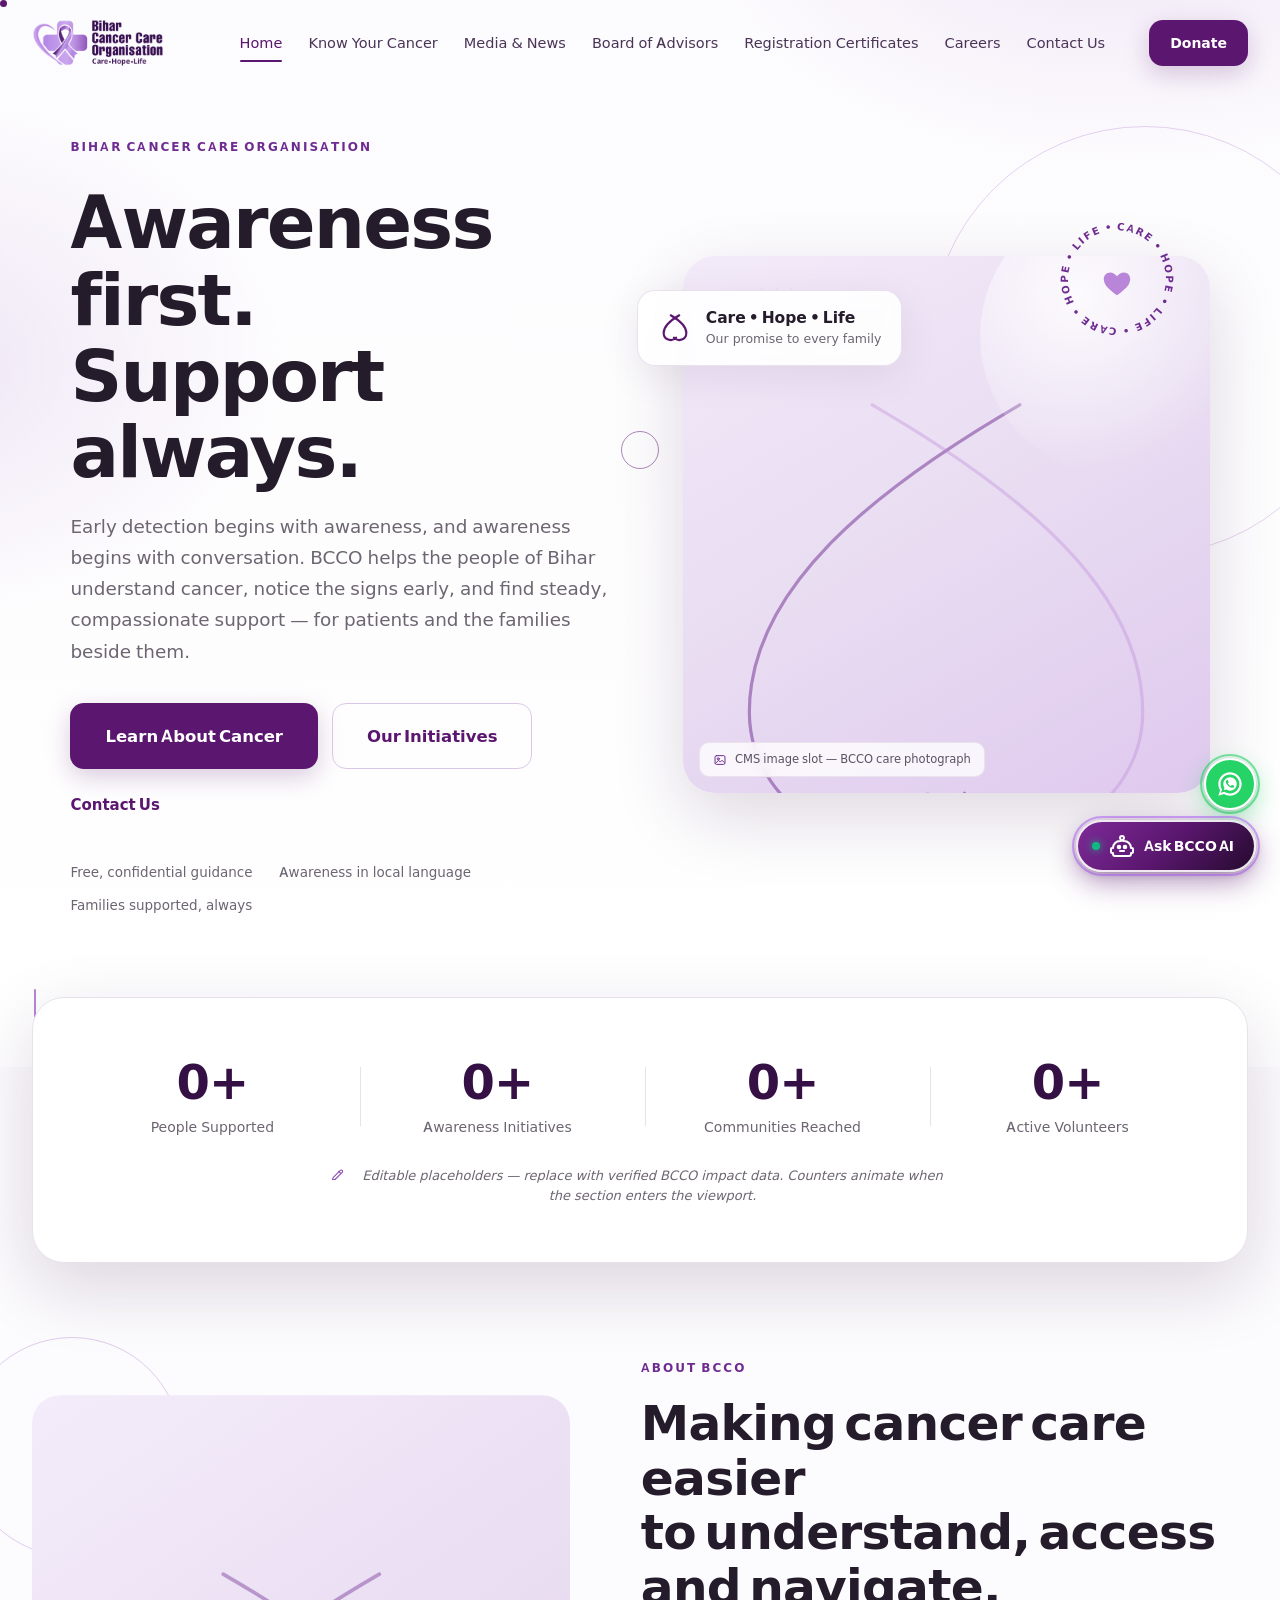
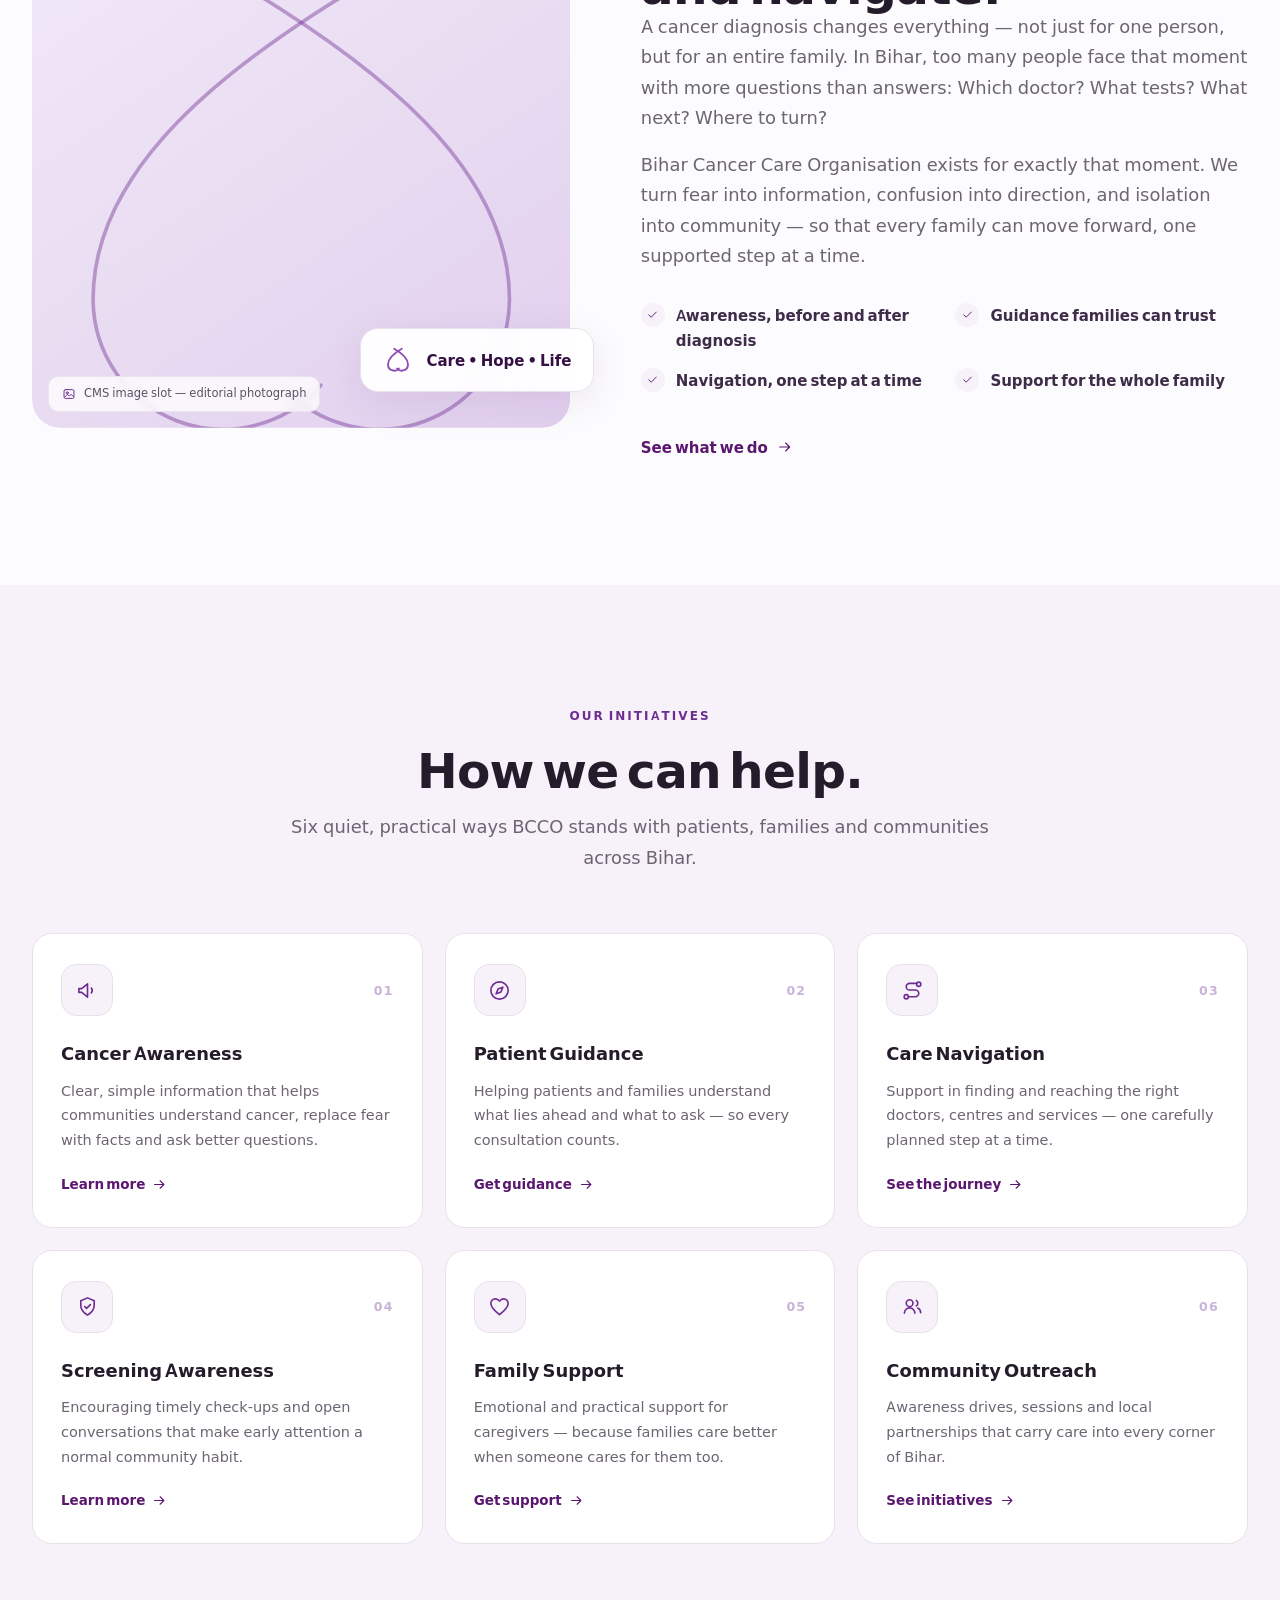
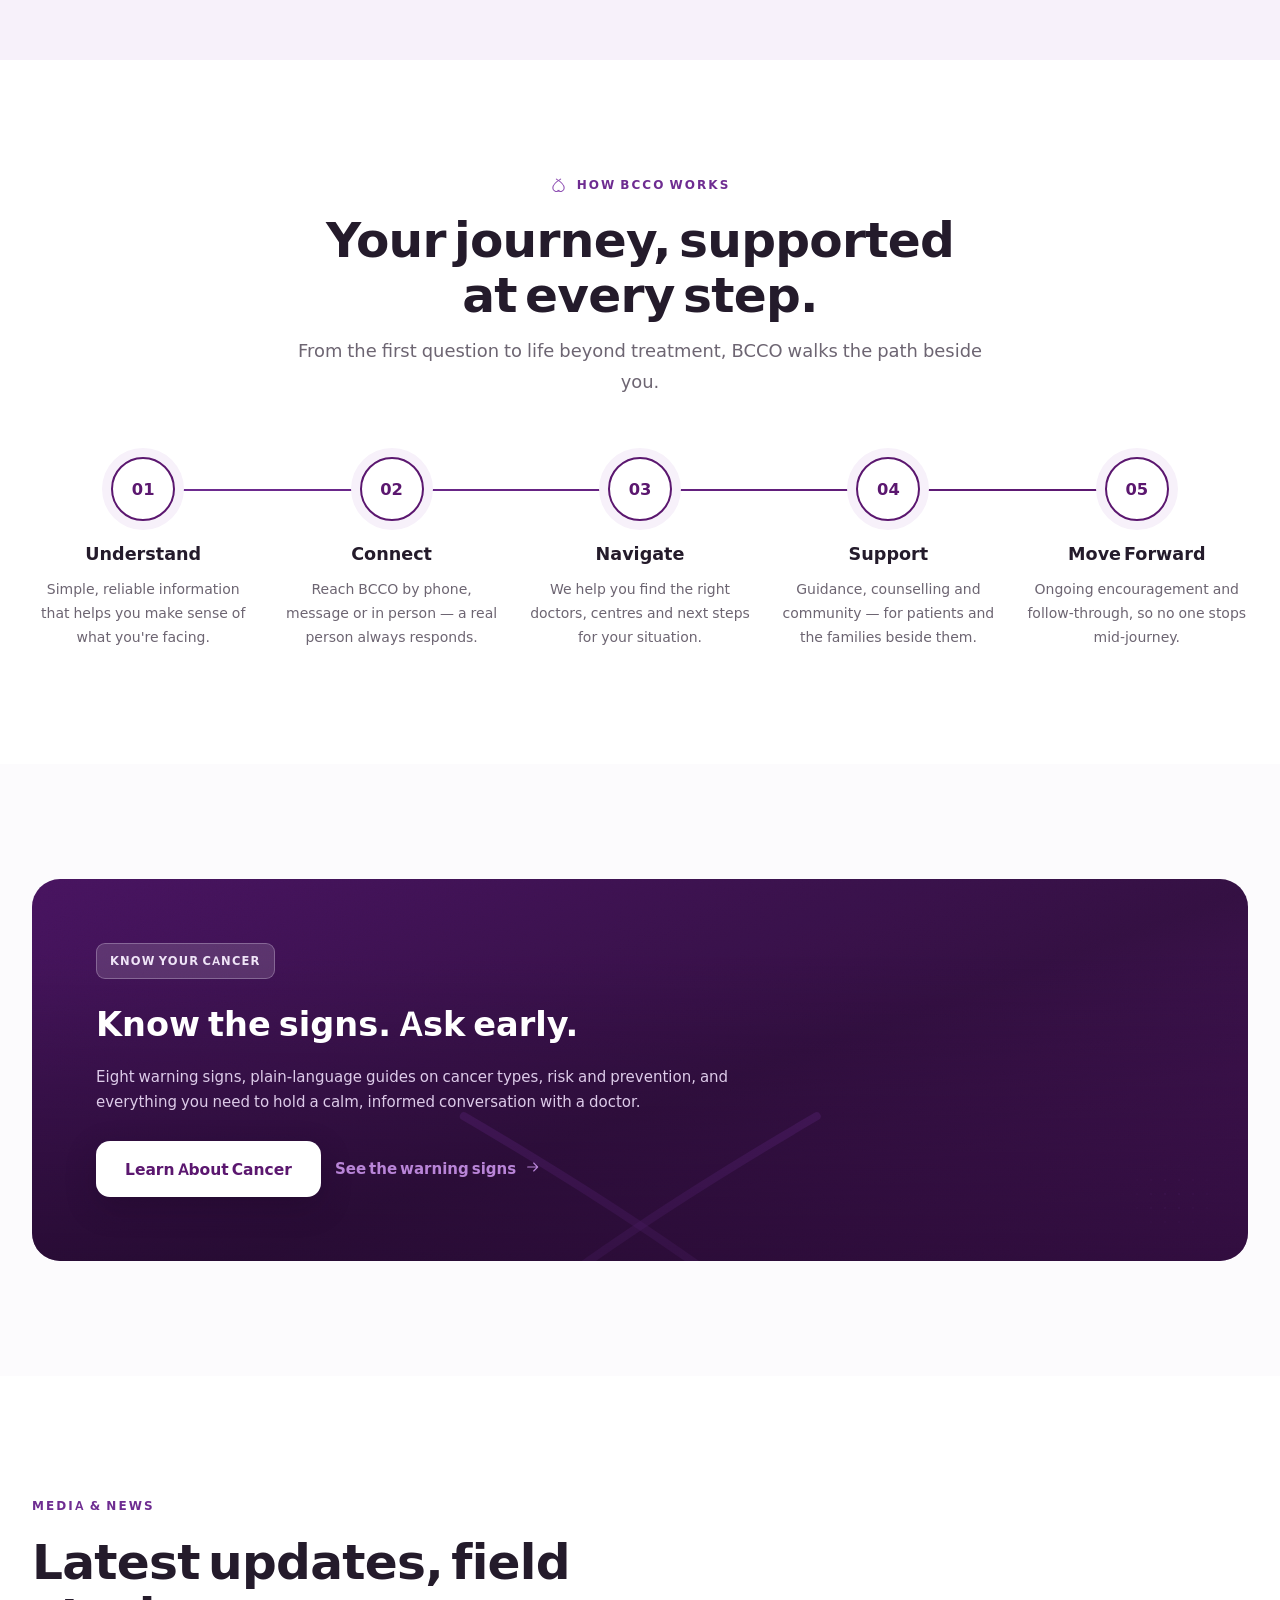
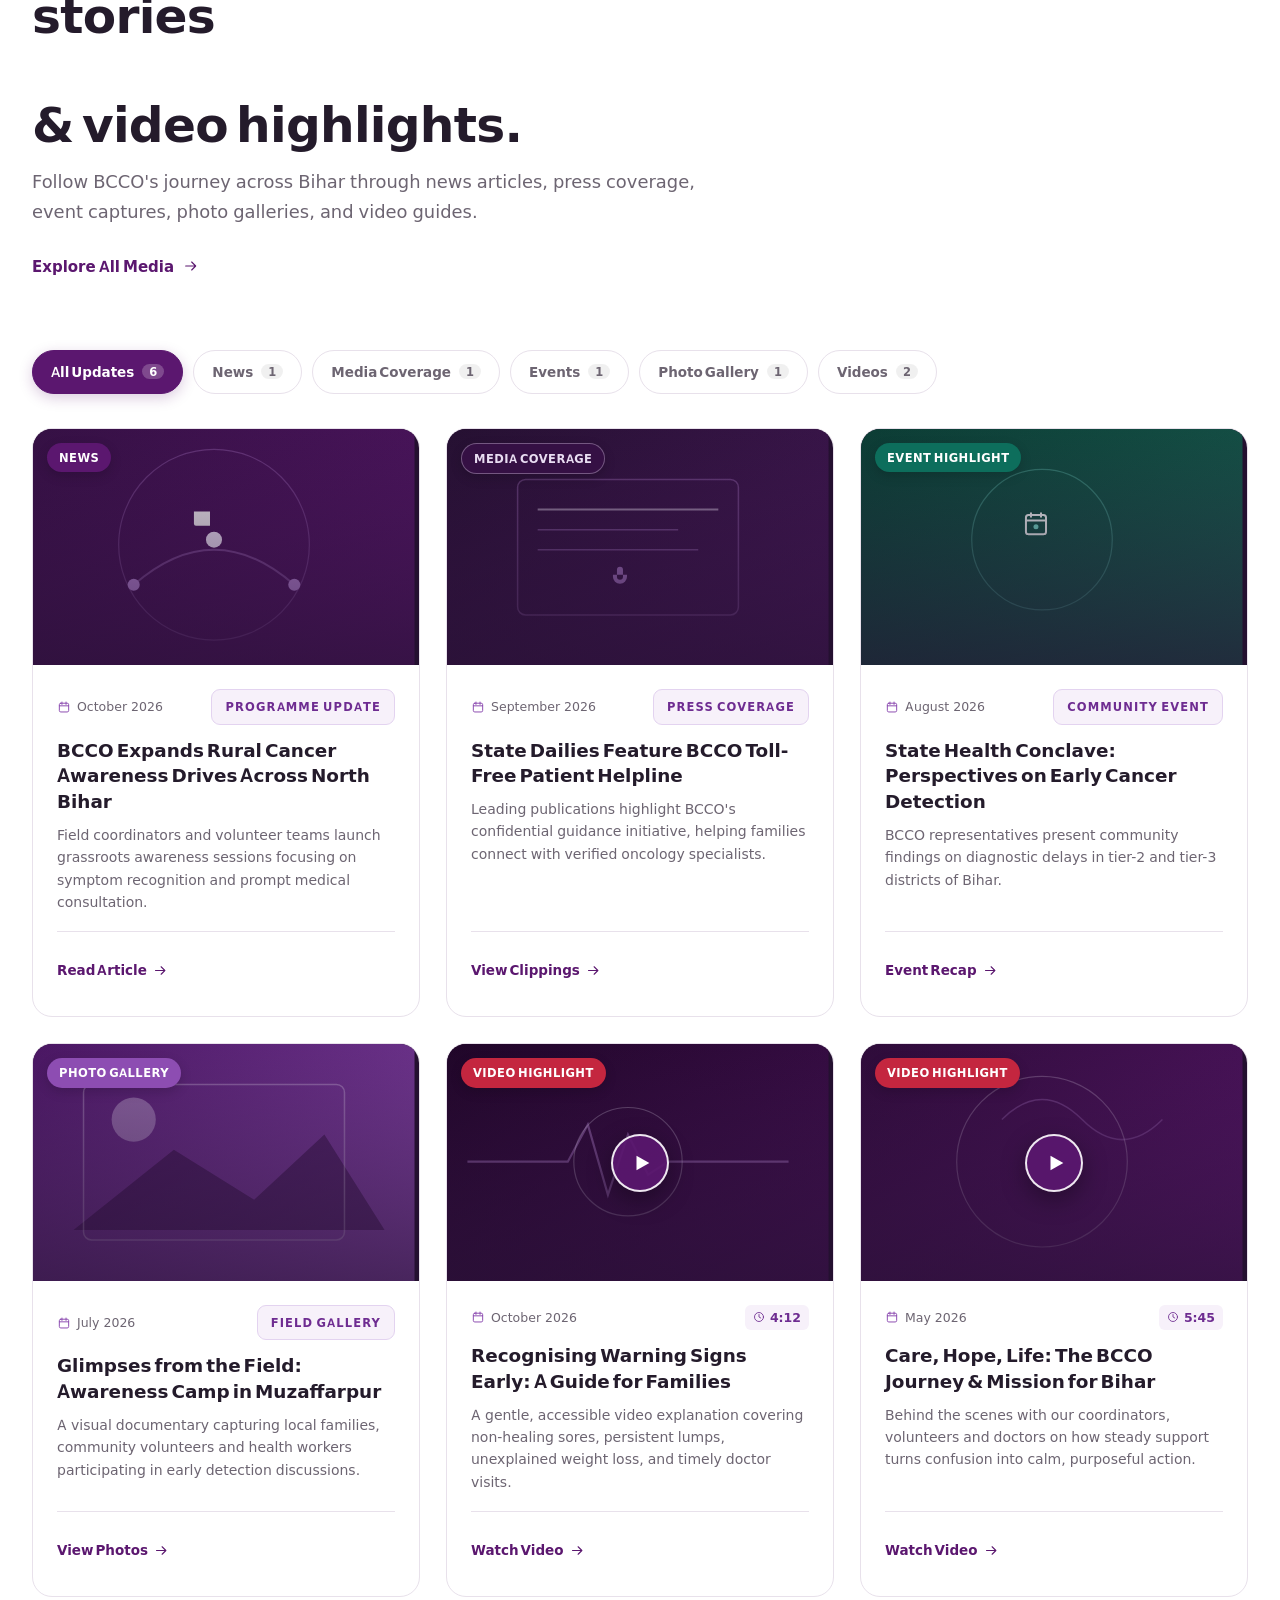
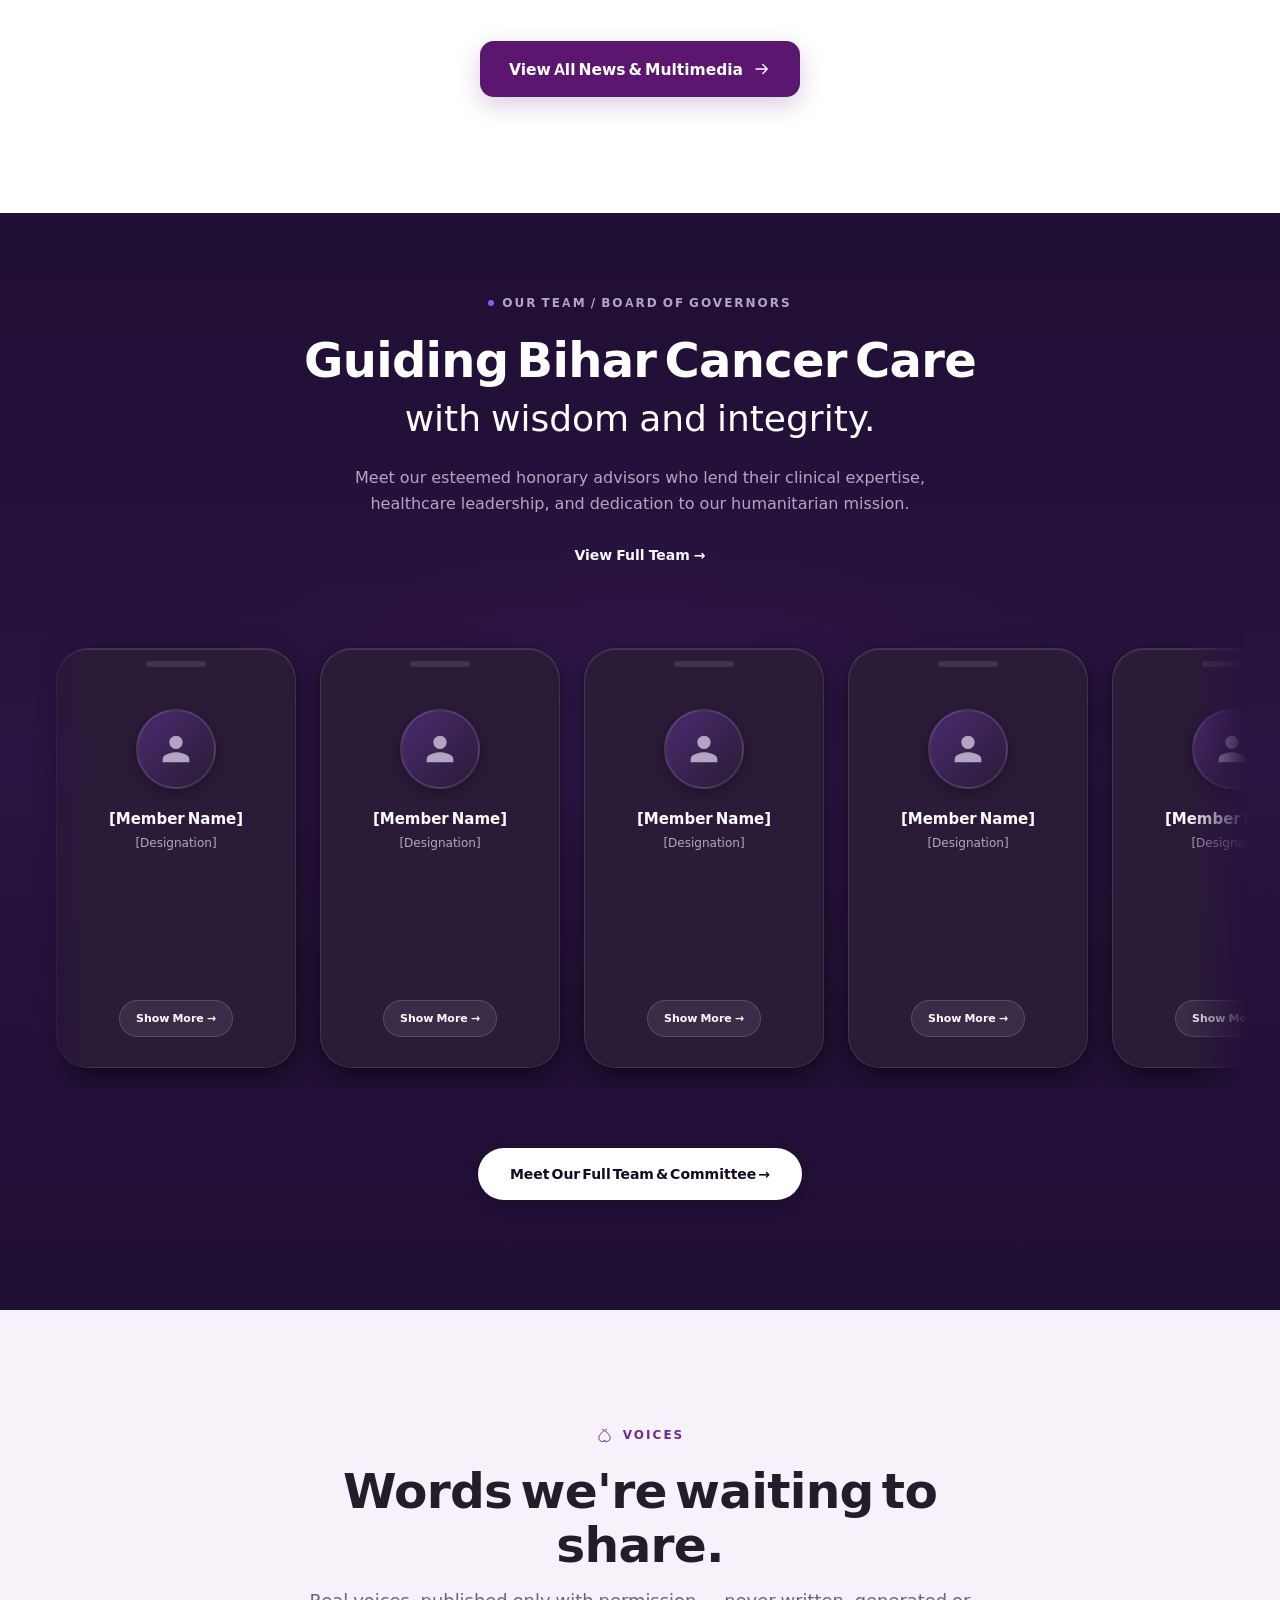
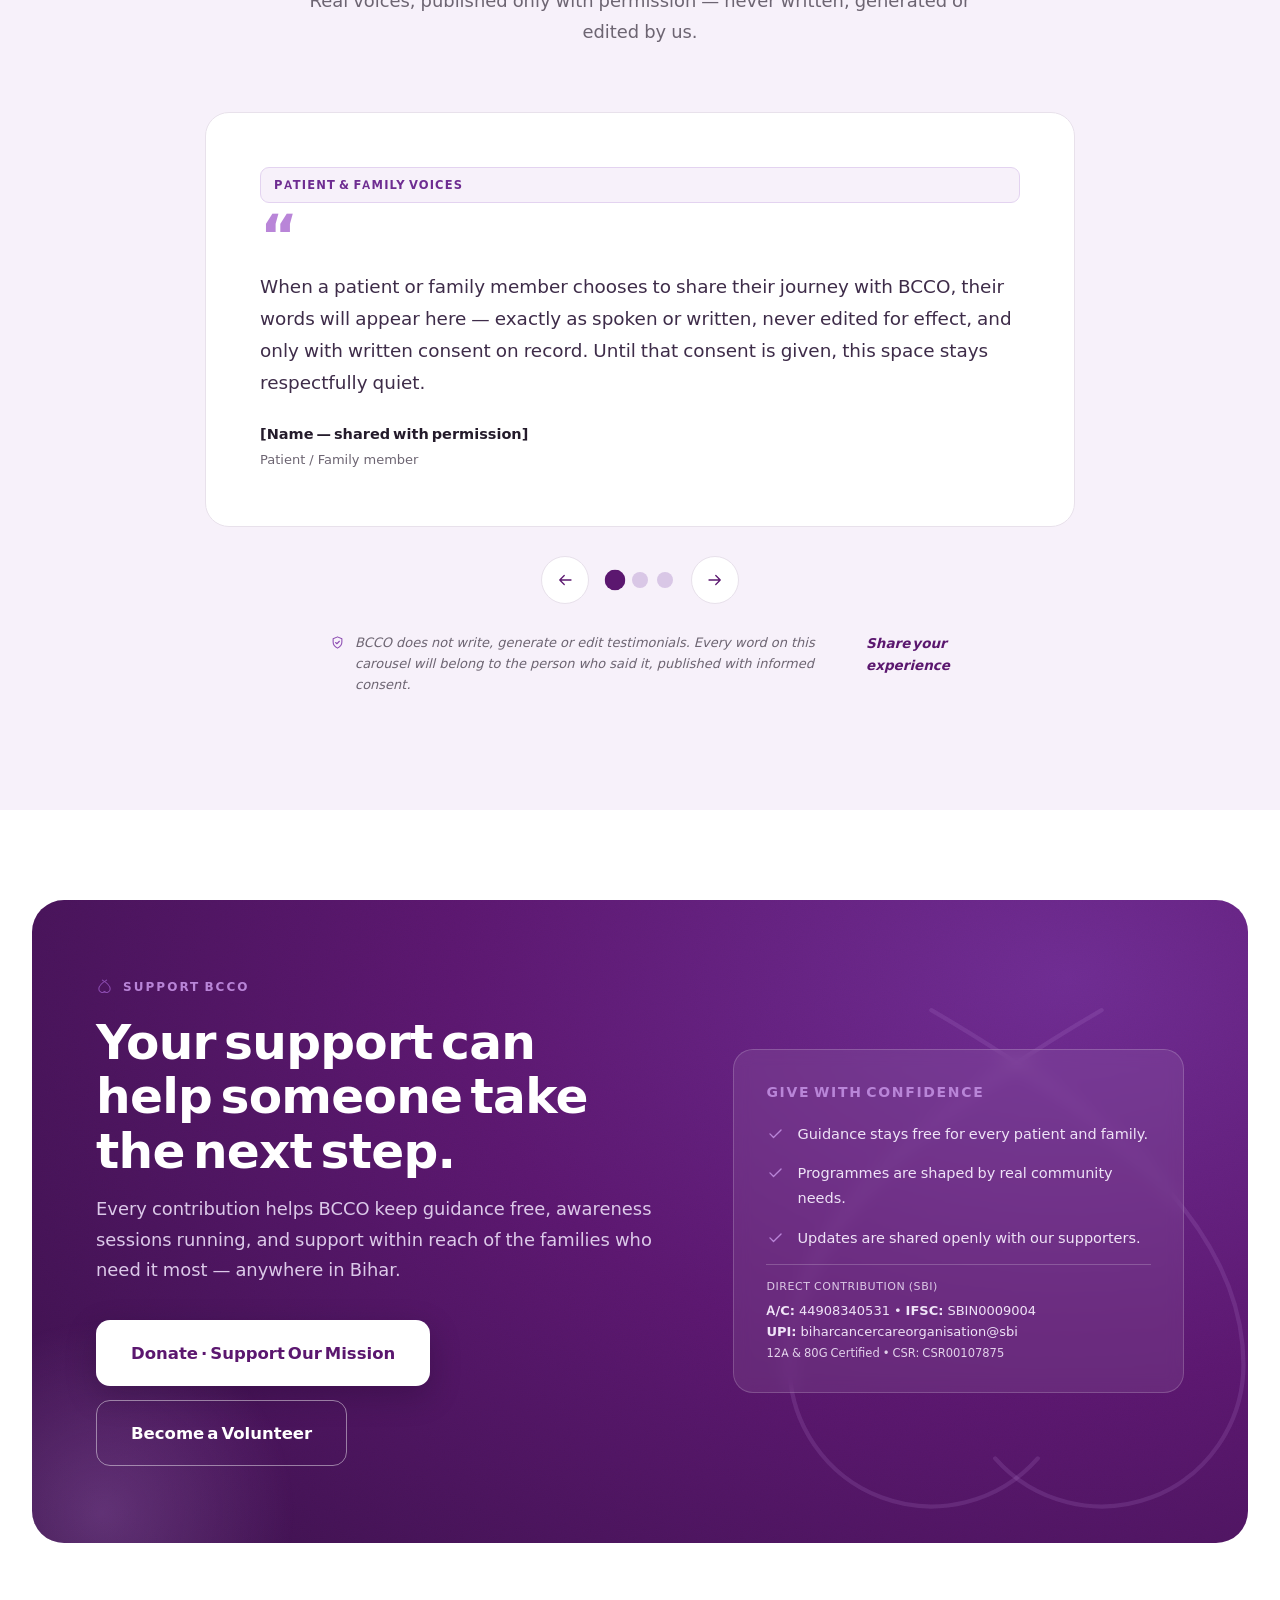
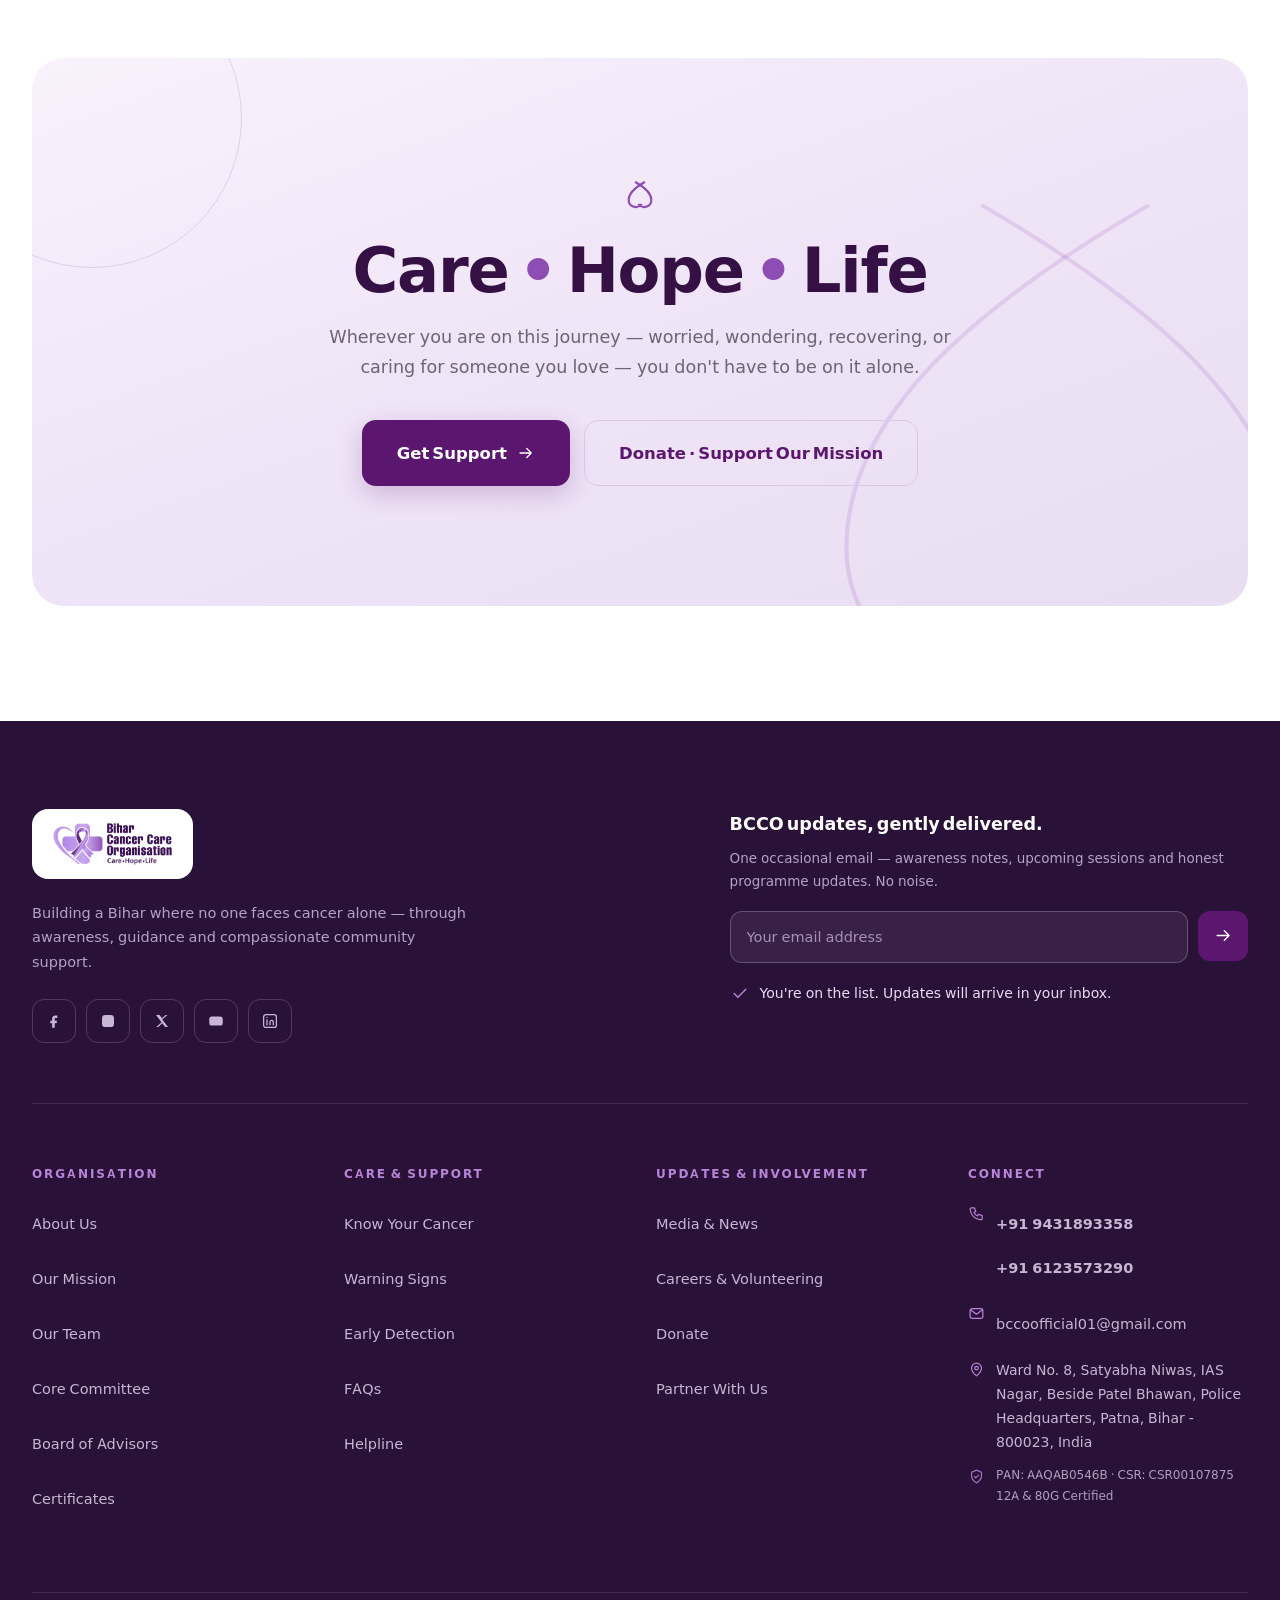
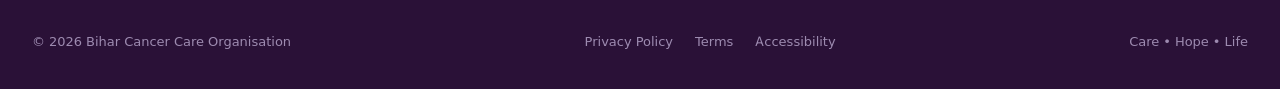
==== commit ab9beb3f: "Remove language selector button from navbar; enable pure automatic browser language detection" ====
--- a/index.html
+++ b/index.html
@@ -205,14 +205,6 @@
       <a class="nav__link" data-route="contact" href="#/contact" data-i18n="nav_contact">Contact Us</a>
     </nav>
     <div class="nav__actions">
-      <div class="lang-selector-wrap">
-        <button class="lang-selector-btn" id="langSelectorBtn" type="button" aria-haspopup="dialog" aria-expanded="false" aria-label="Select Indian Language" title="Change Language / भाषा बदलें">
-          <svg class="icon icon-globe" aria-hidden="true"><use href="#i-globe"/></svg>
-          <span class="lang-selector-btn__label" id="currentLangLabel">English (India)</span>
-          <span class="lang-selector-btn__badge" id="currentLangCode">EN</span>
-          <svg class="icon icon-chevron" aria-hidden="true" viewBox="0 0 24 24"><path d="m6 9 6 6 6-6" fill="none" stroke="currentColor" stroke-width="2" stroke-linecap="round"/></svg>
-        </button>
-      </div>
       <button class="btn btn--primary btn--sm magnetic" data-open-donate><span data-i18n="nav_donate">Donate</span> <svg class="icon" aria-hidden="true"><use href="#i-heart"/></svg></button>
       <button class="hamburger" id="menuBtn" aria-expanded="false" aria-controls="mobileMenu" aria-label="Open menu"><span></span><span></span></button>
     </div>
@@ -231,16 +223,6 @@
     <a class="mmenu__link" style="--i:6" href="#/contact"><span data-i18n="nav_contact">Contact Us</span> <svg class="icon" aria-hidden="true"><use href="#i-arrow-up-r"/></svg></a>
   </nav>
   <div class="mmenu__foot">
-    <div class="mmenu__lang-box">
-      <button class="mmenu__lang-btn" id="mobileLangBtn" type="button">
-        <svg class="icon" aria-hidden="true"><use href="#i-globe"/></svg>
-        <div class="mmenu__lang-btn__info">
-          <span class="mmenu__lang-btn__title">Language / भाषा:</span>
-          <strong class="mmenu__lang-btn__curr" id="mmenuCurrentLang">English (India)</strong>
-        </div>
-        <span class="mmenu__lang-btn__tag">Change / बदलें</span>
-      </button>
-    </div>
     <button class="btn btn--primary btn--lg" data-open-donate><span data-i18n="nav_donate_support">Donate · Support Our Mission</span> <svg class="icon" aria-hidden="true"><use href="#i-heart"/></svg></button>
     <p class="mmenu__meta">BCCO Support Line · <a href="tel:+919431893358" style="color:inherit;font-weight:700;">+91 9431893358</a> · <a href="tel:+916123573290" style="color:inherit;font-weight:700;">+91 6123573290</a></p>
   </div>
